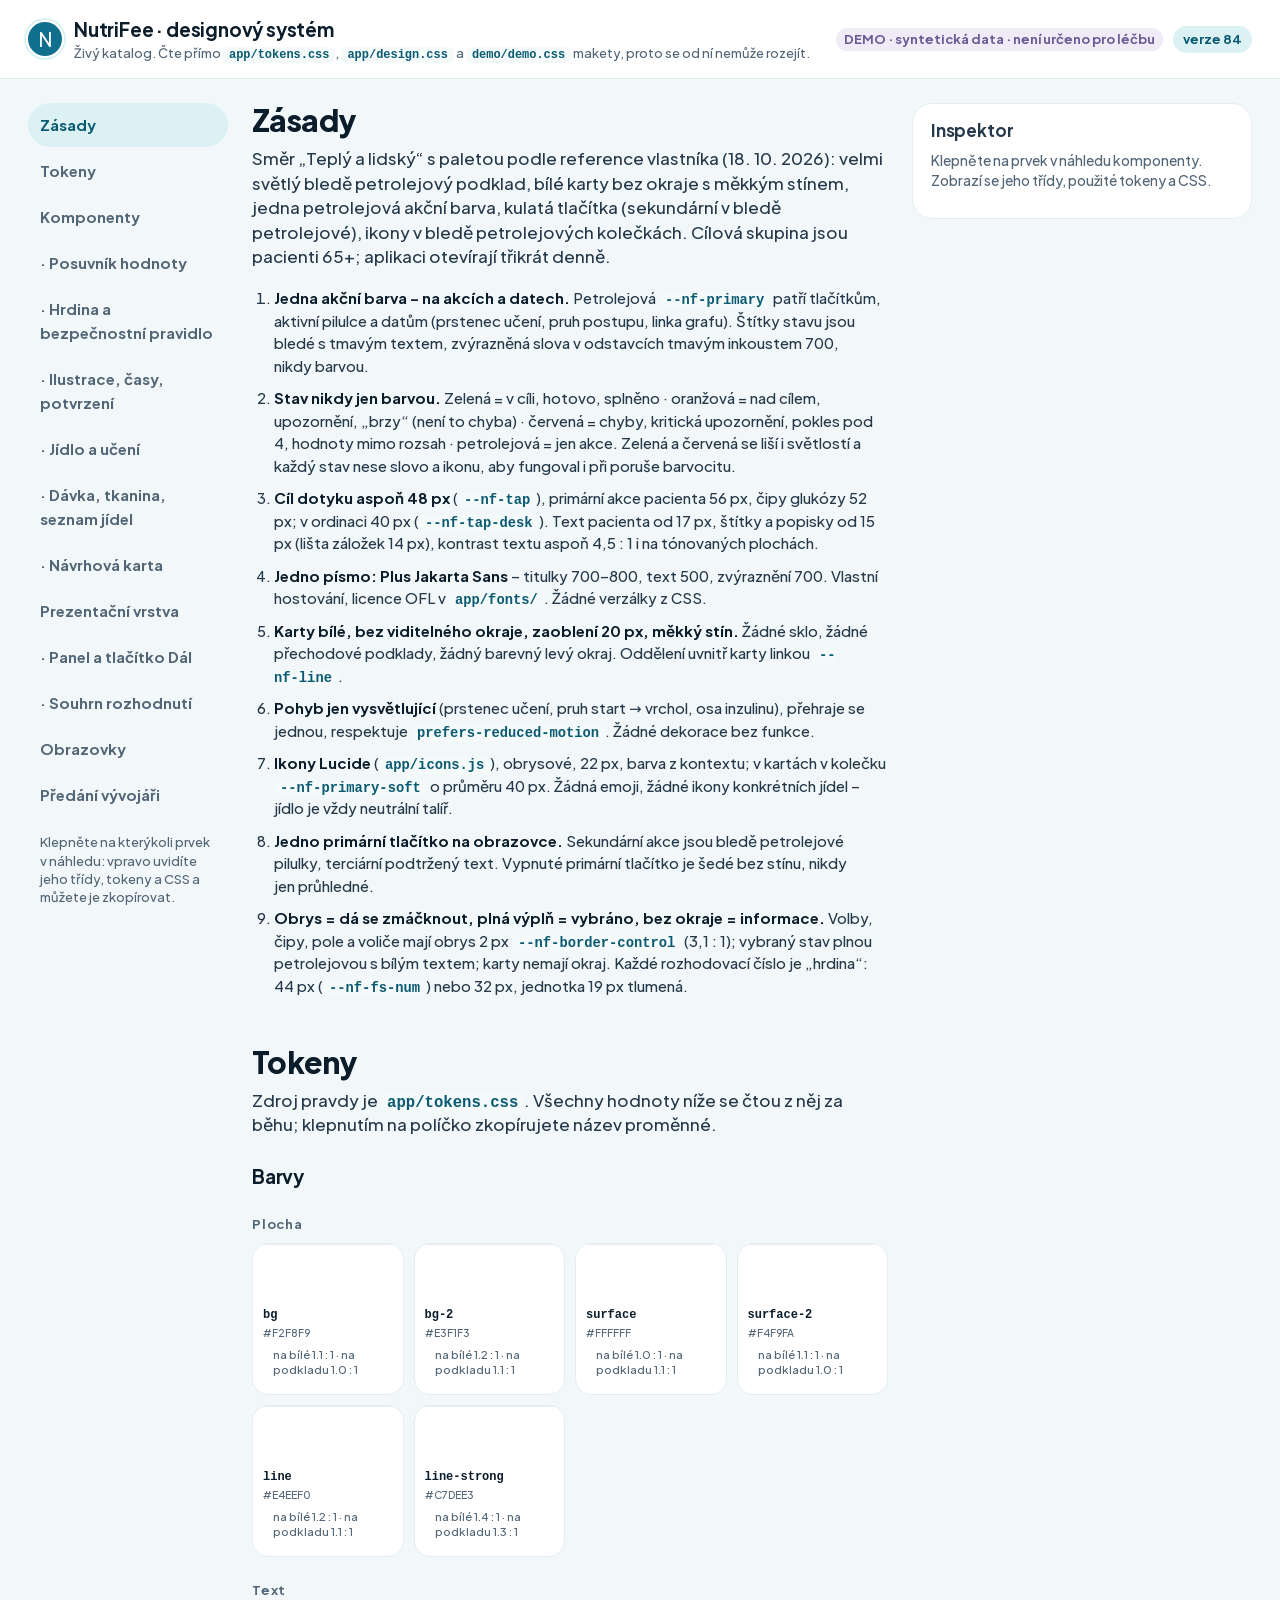
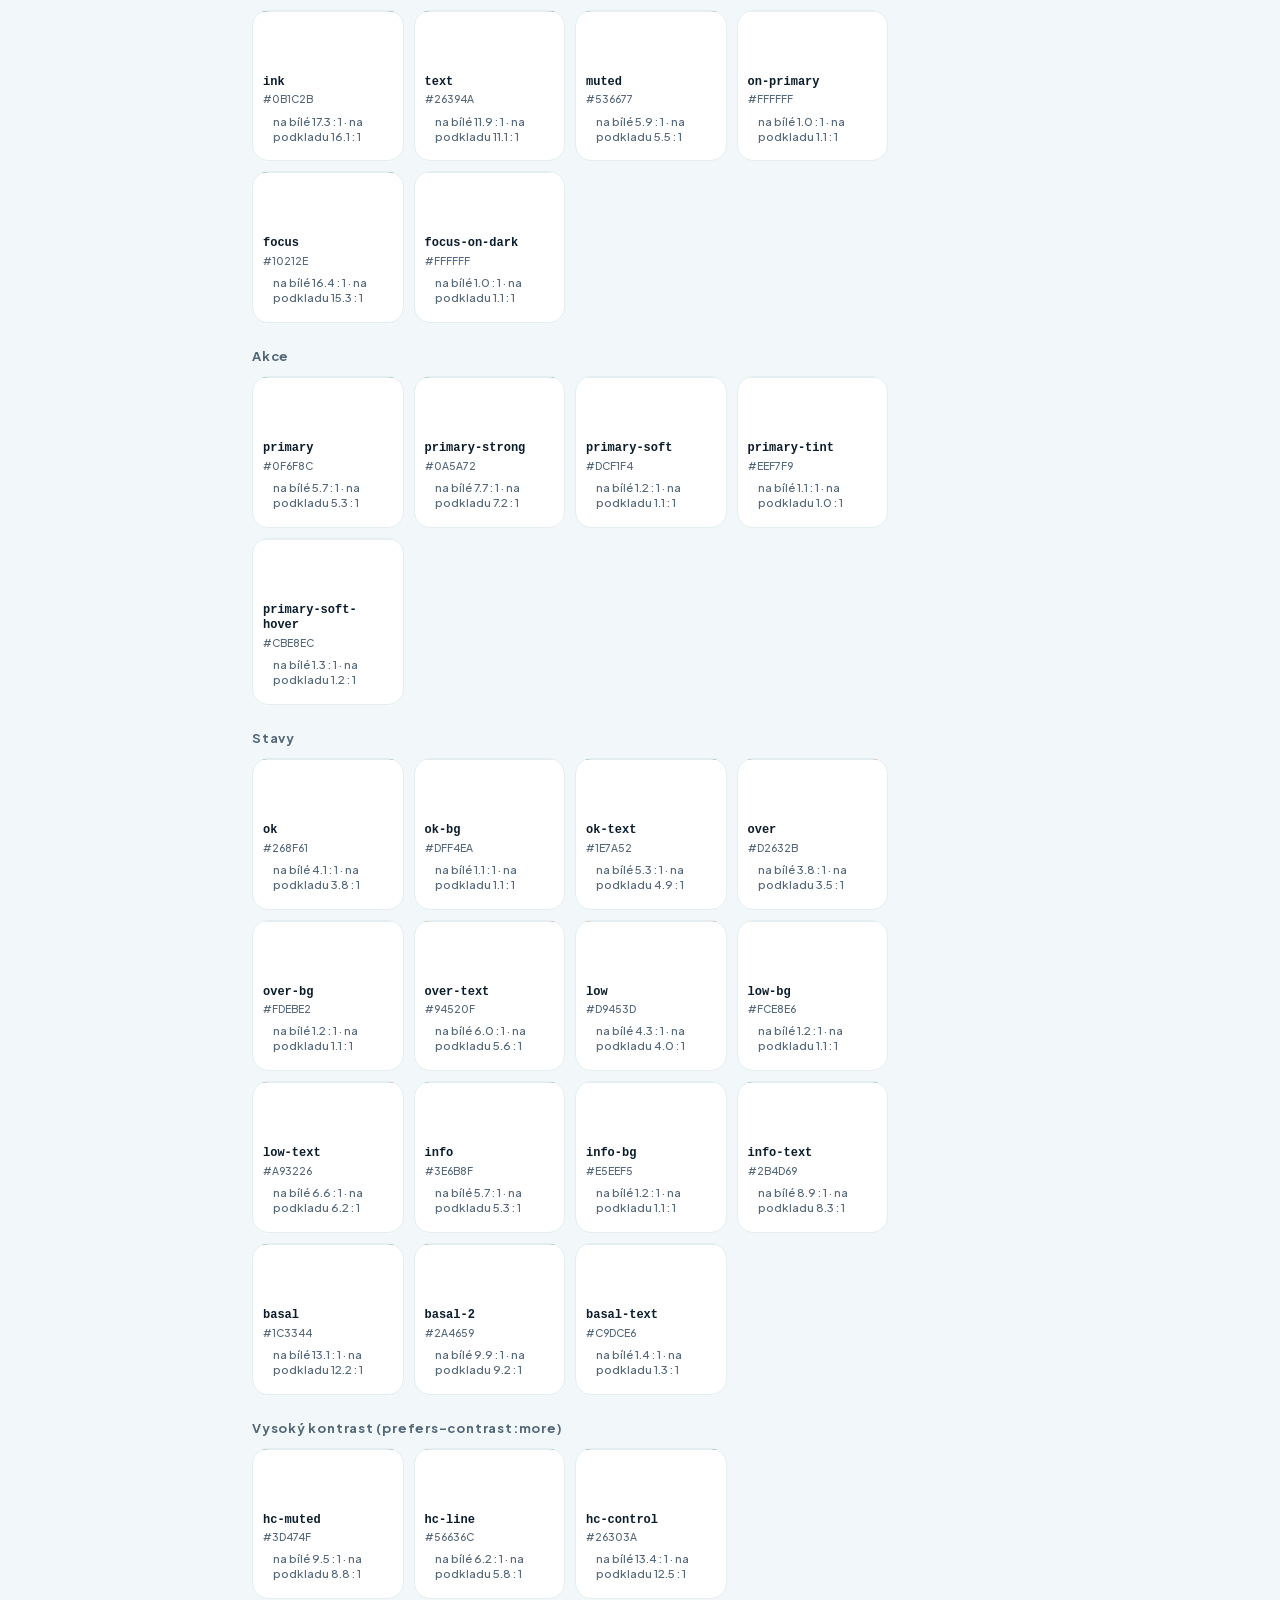
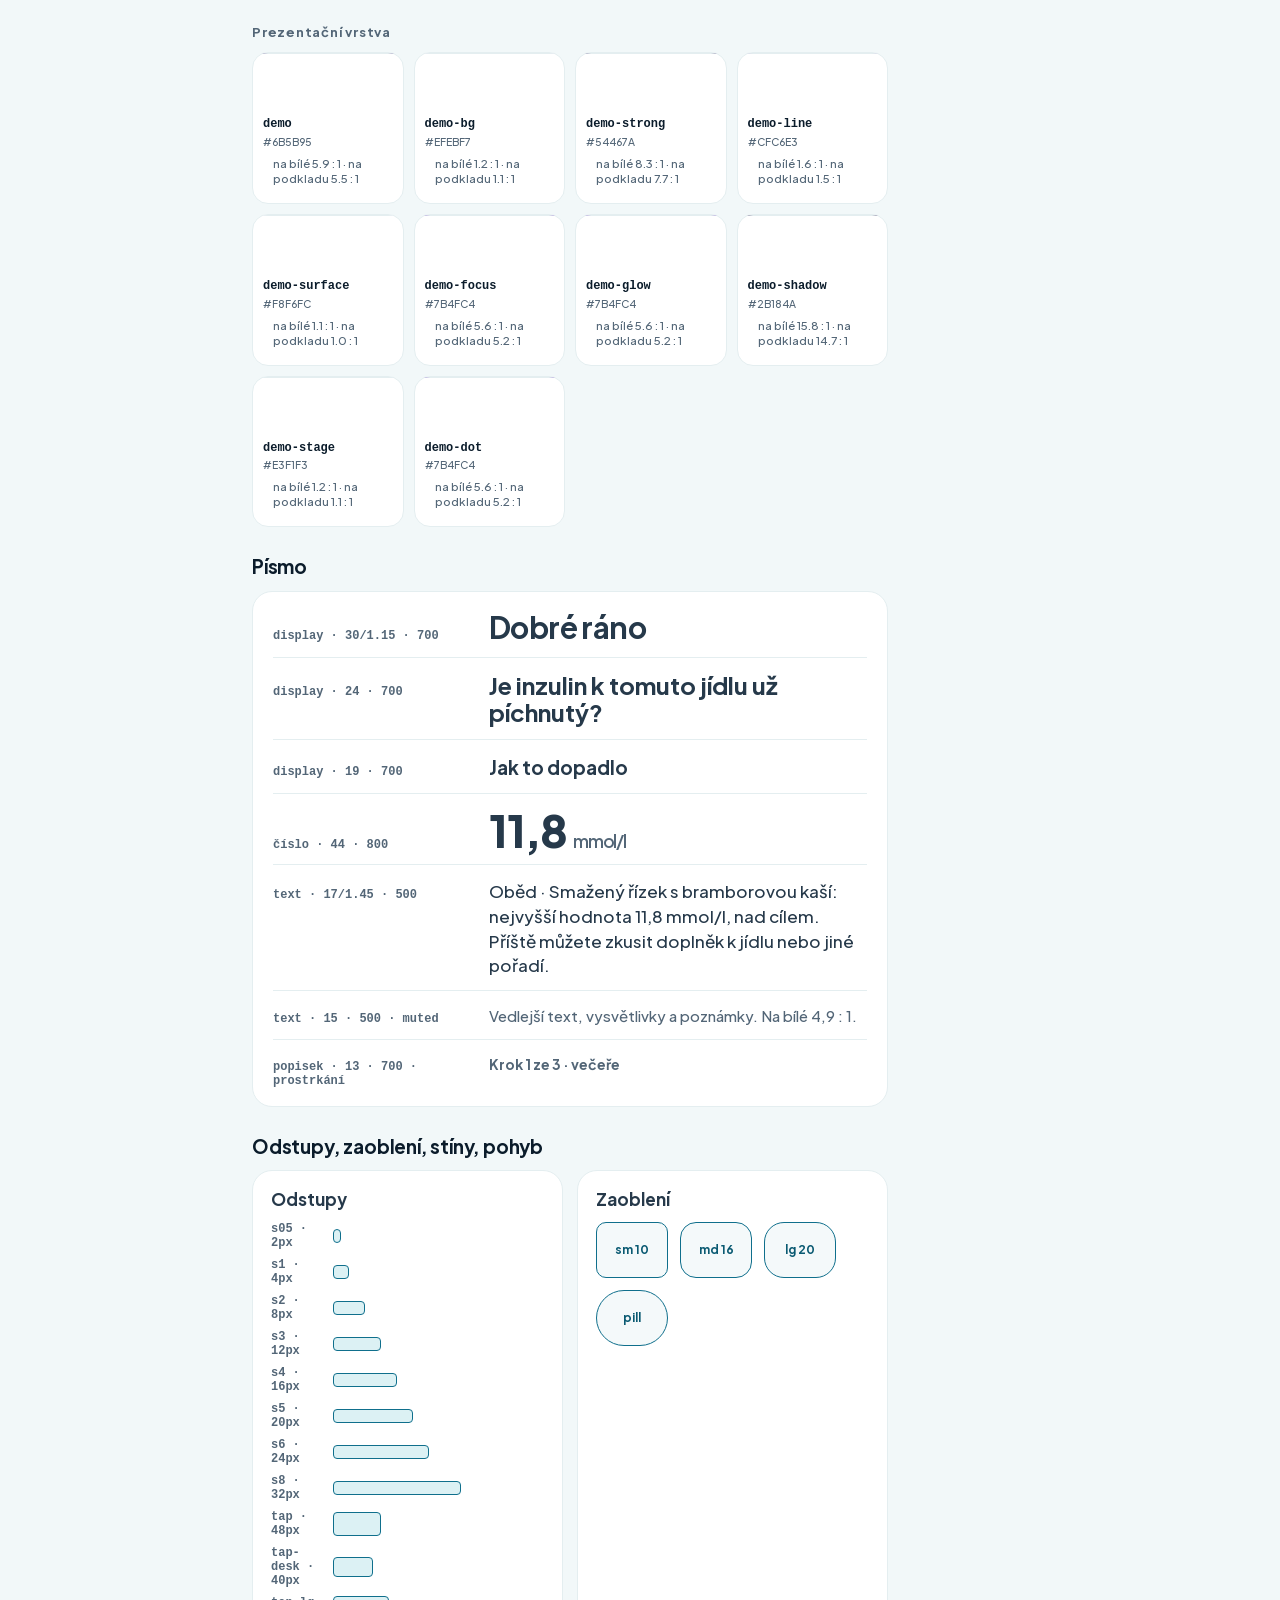
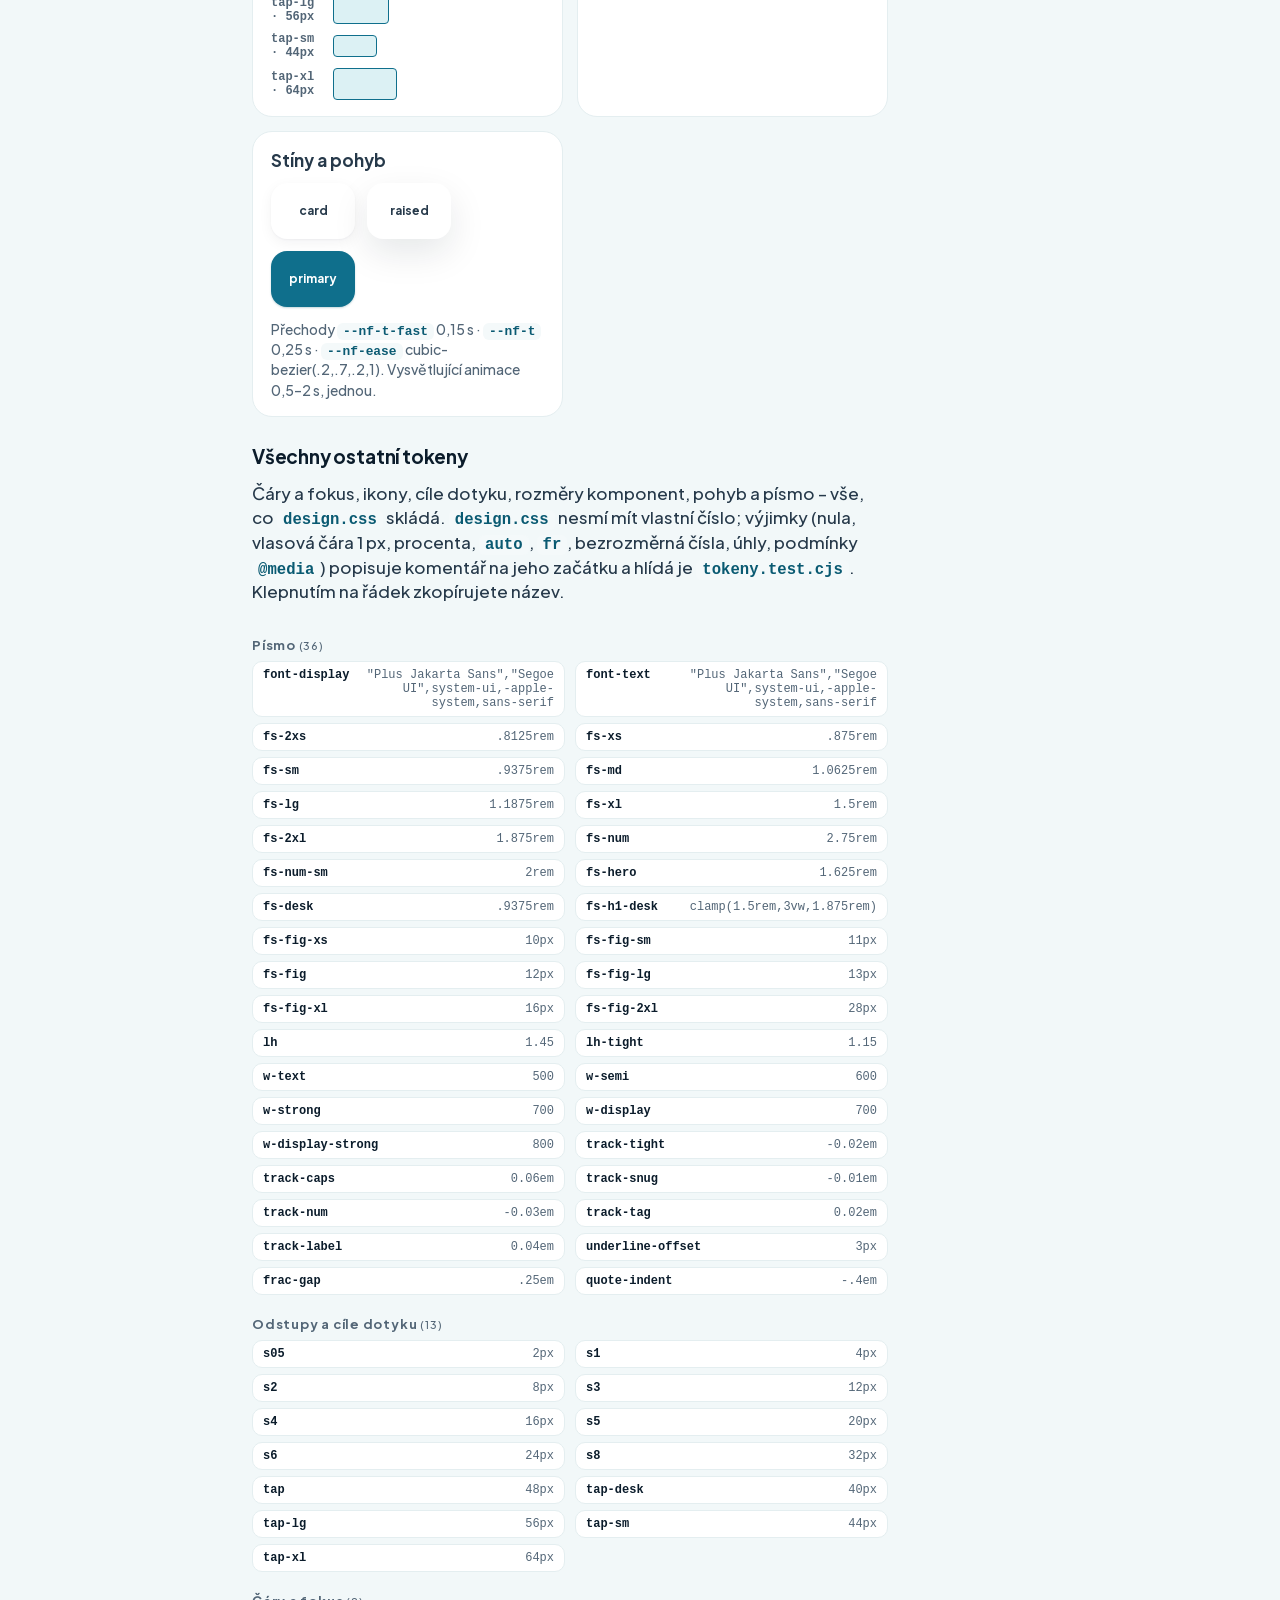
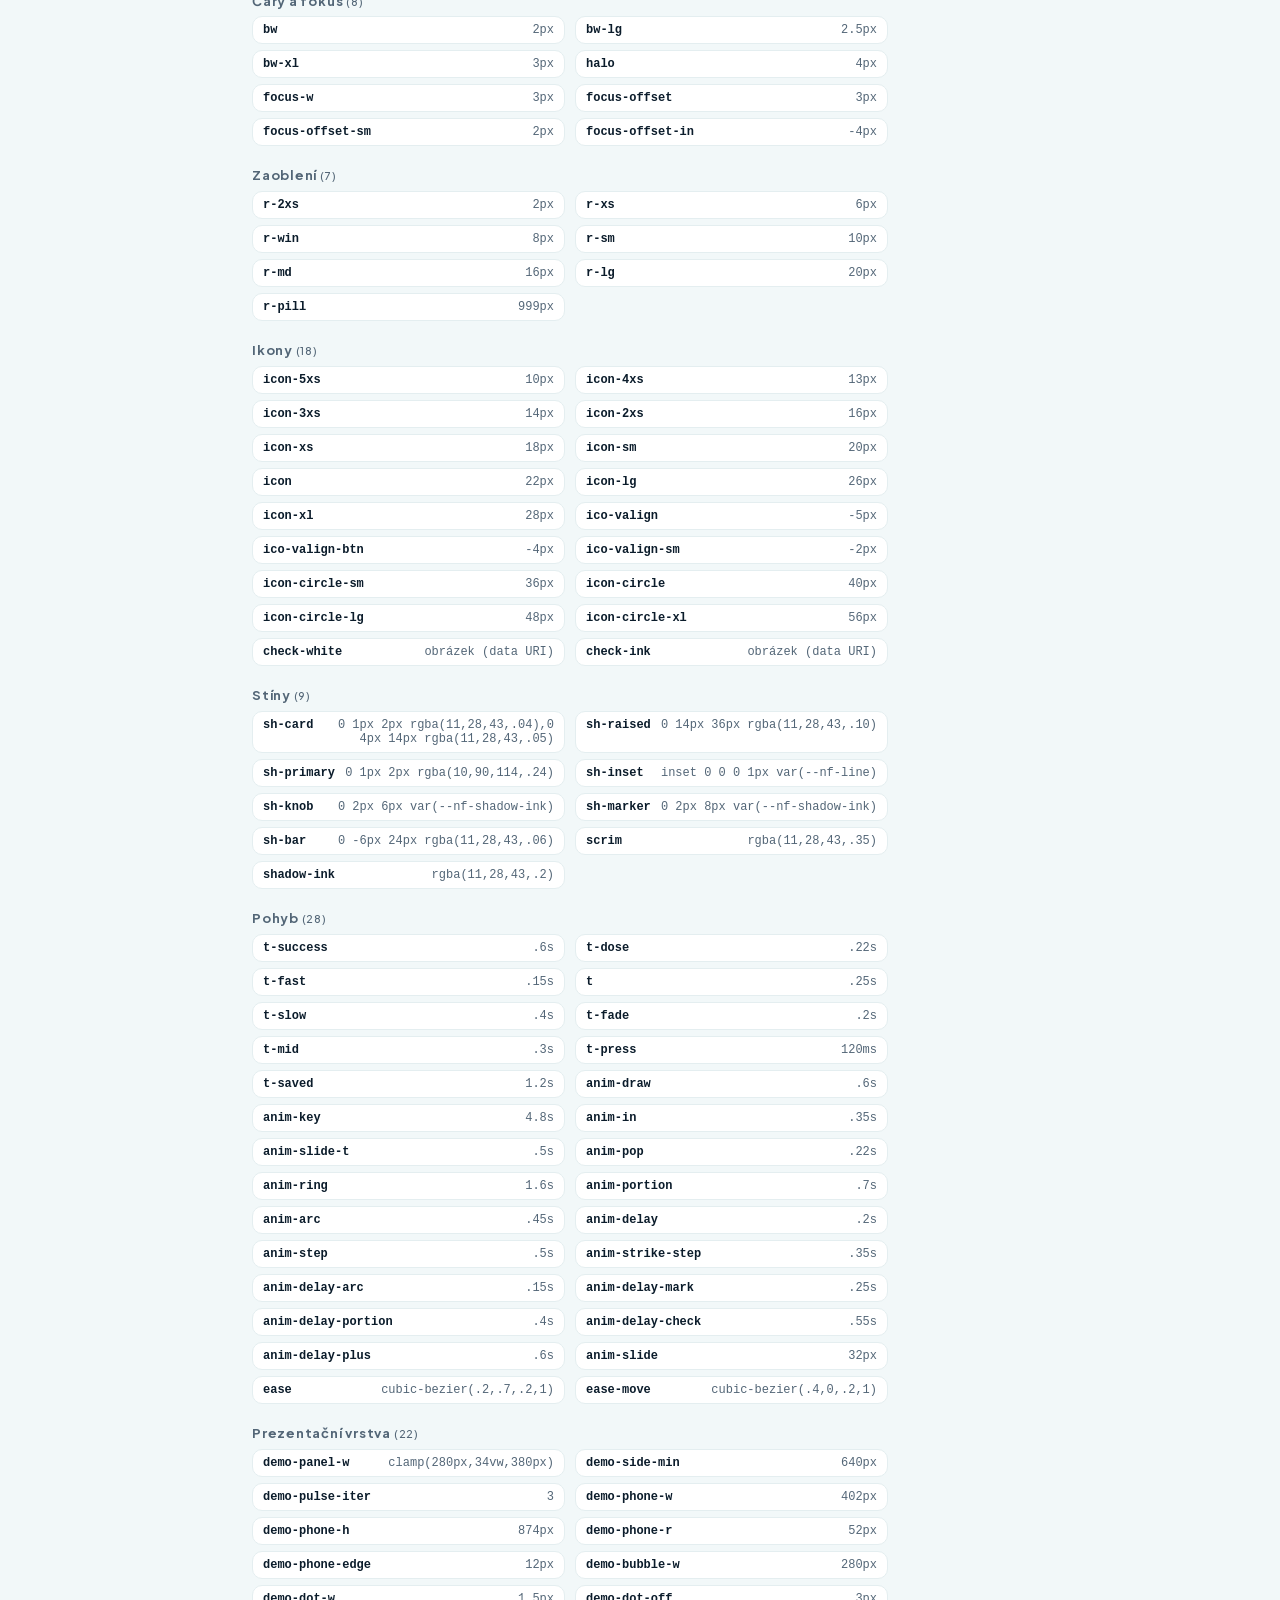
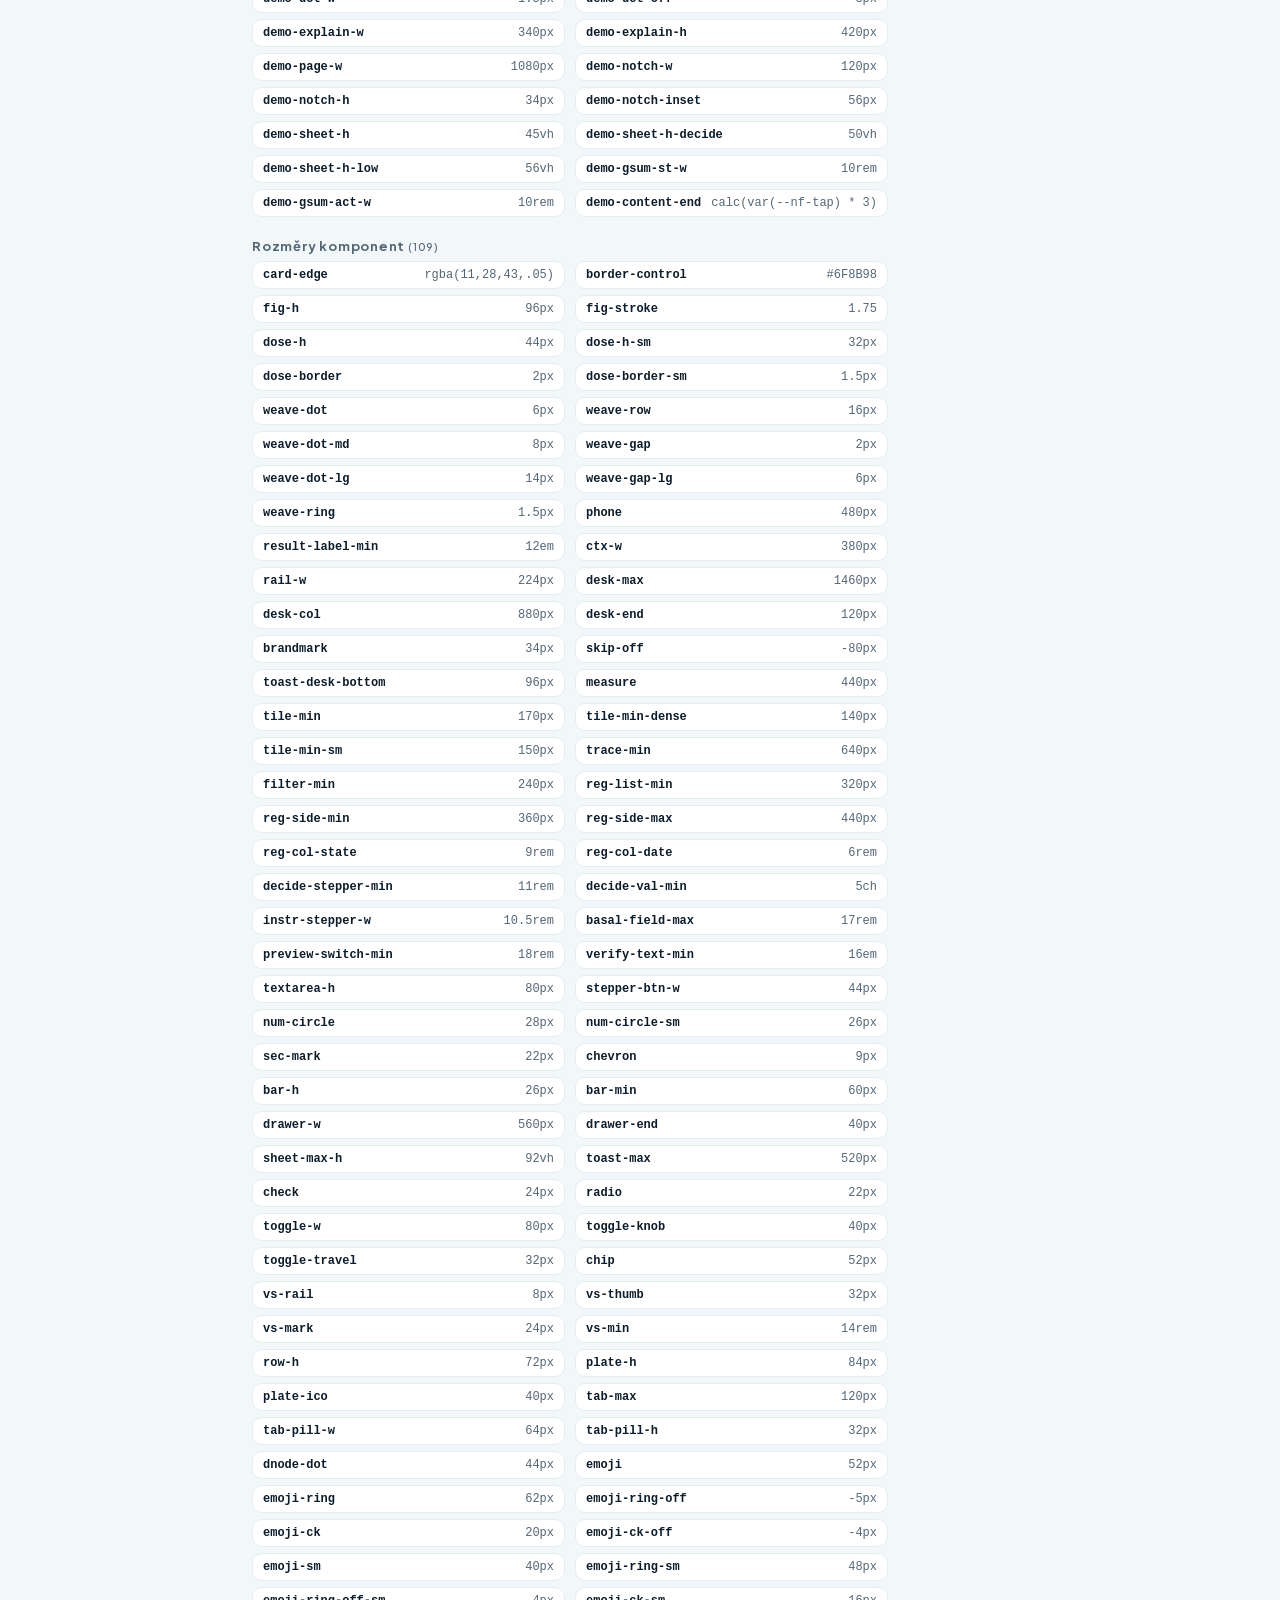
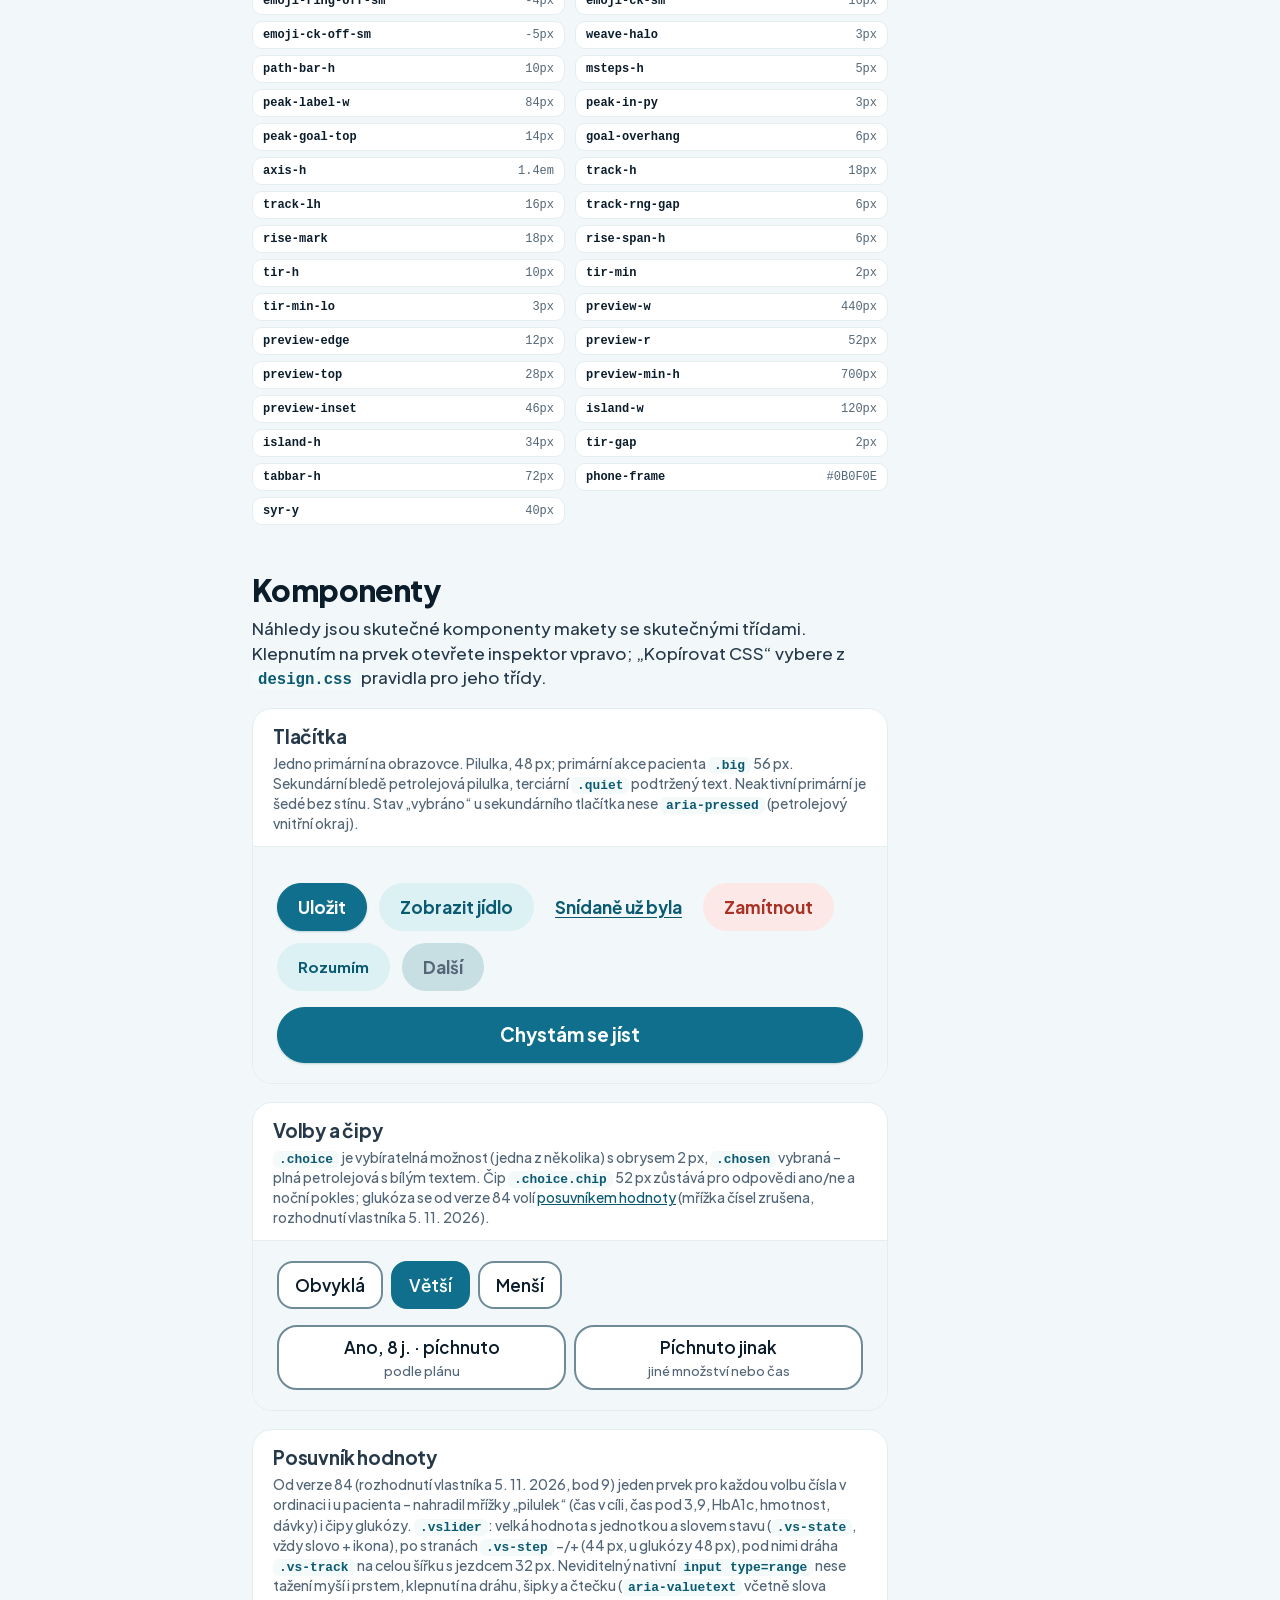
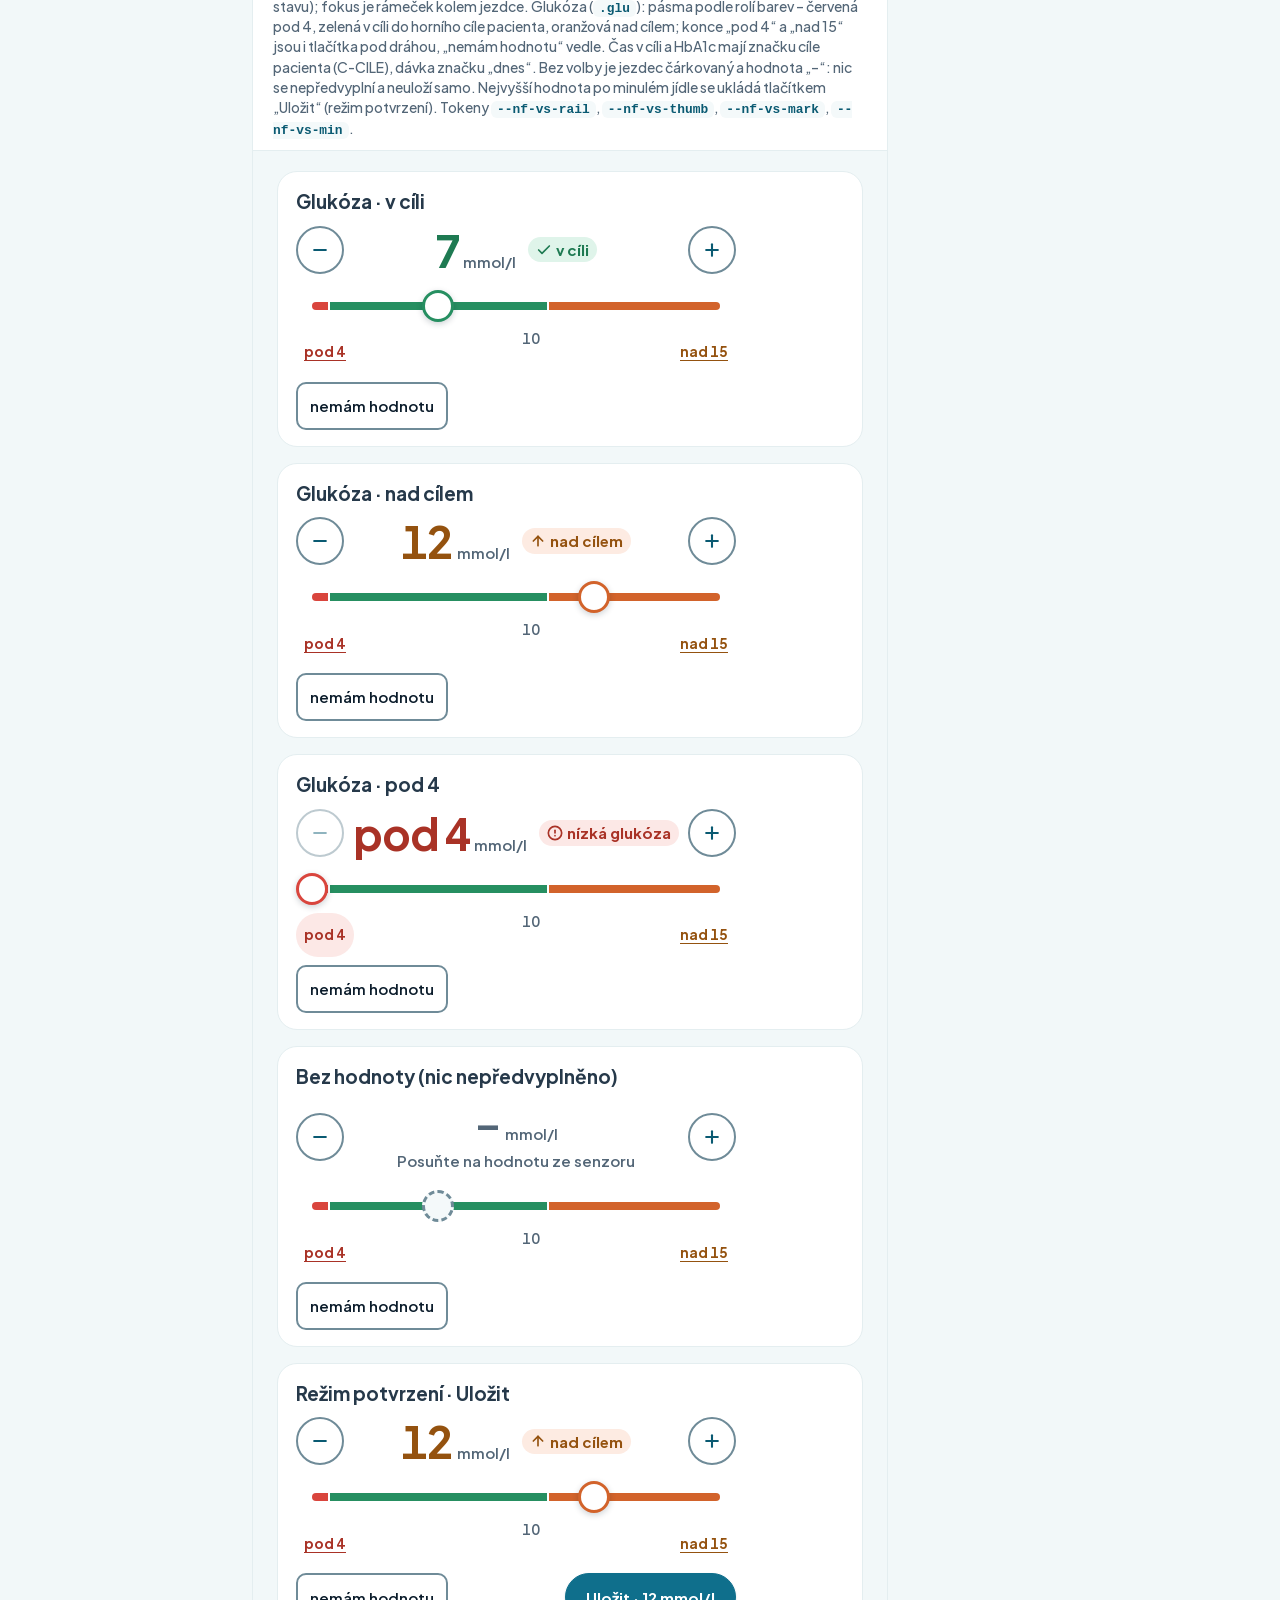
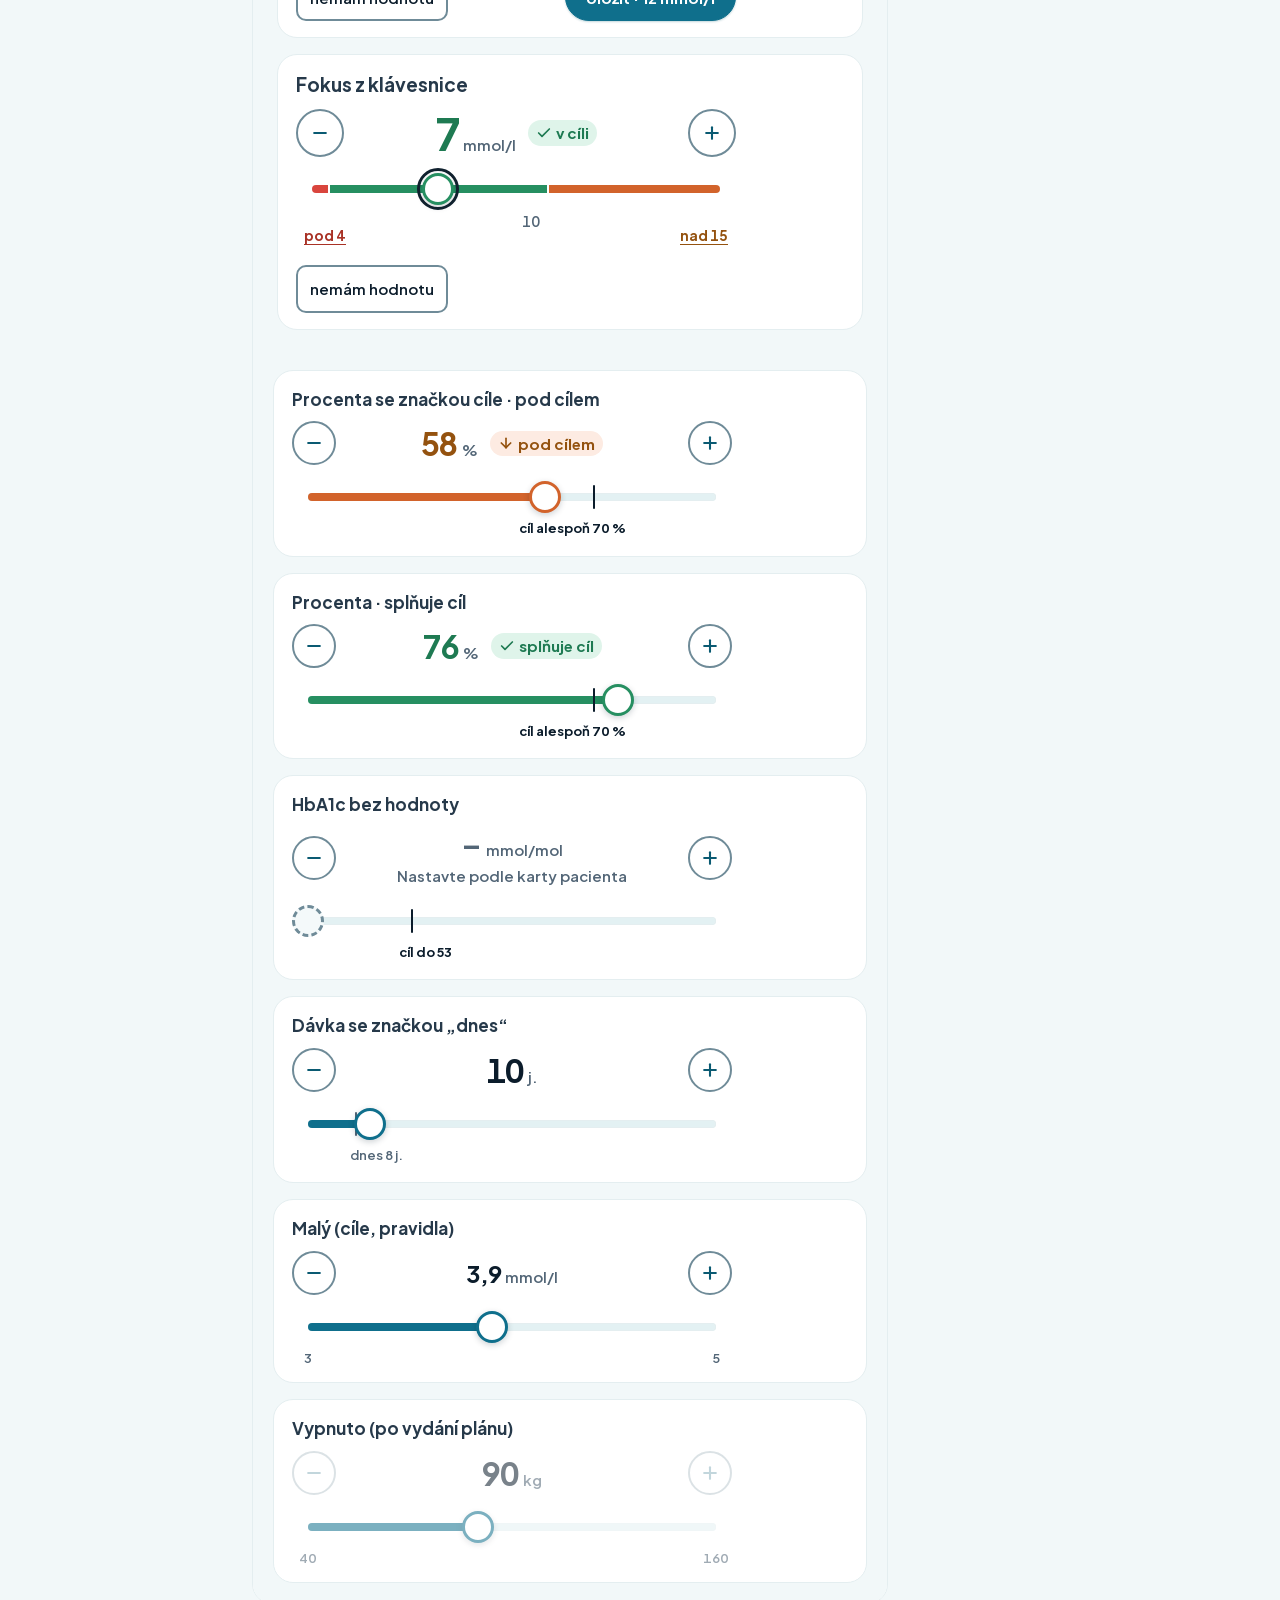
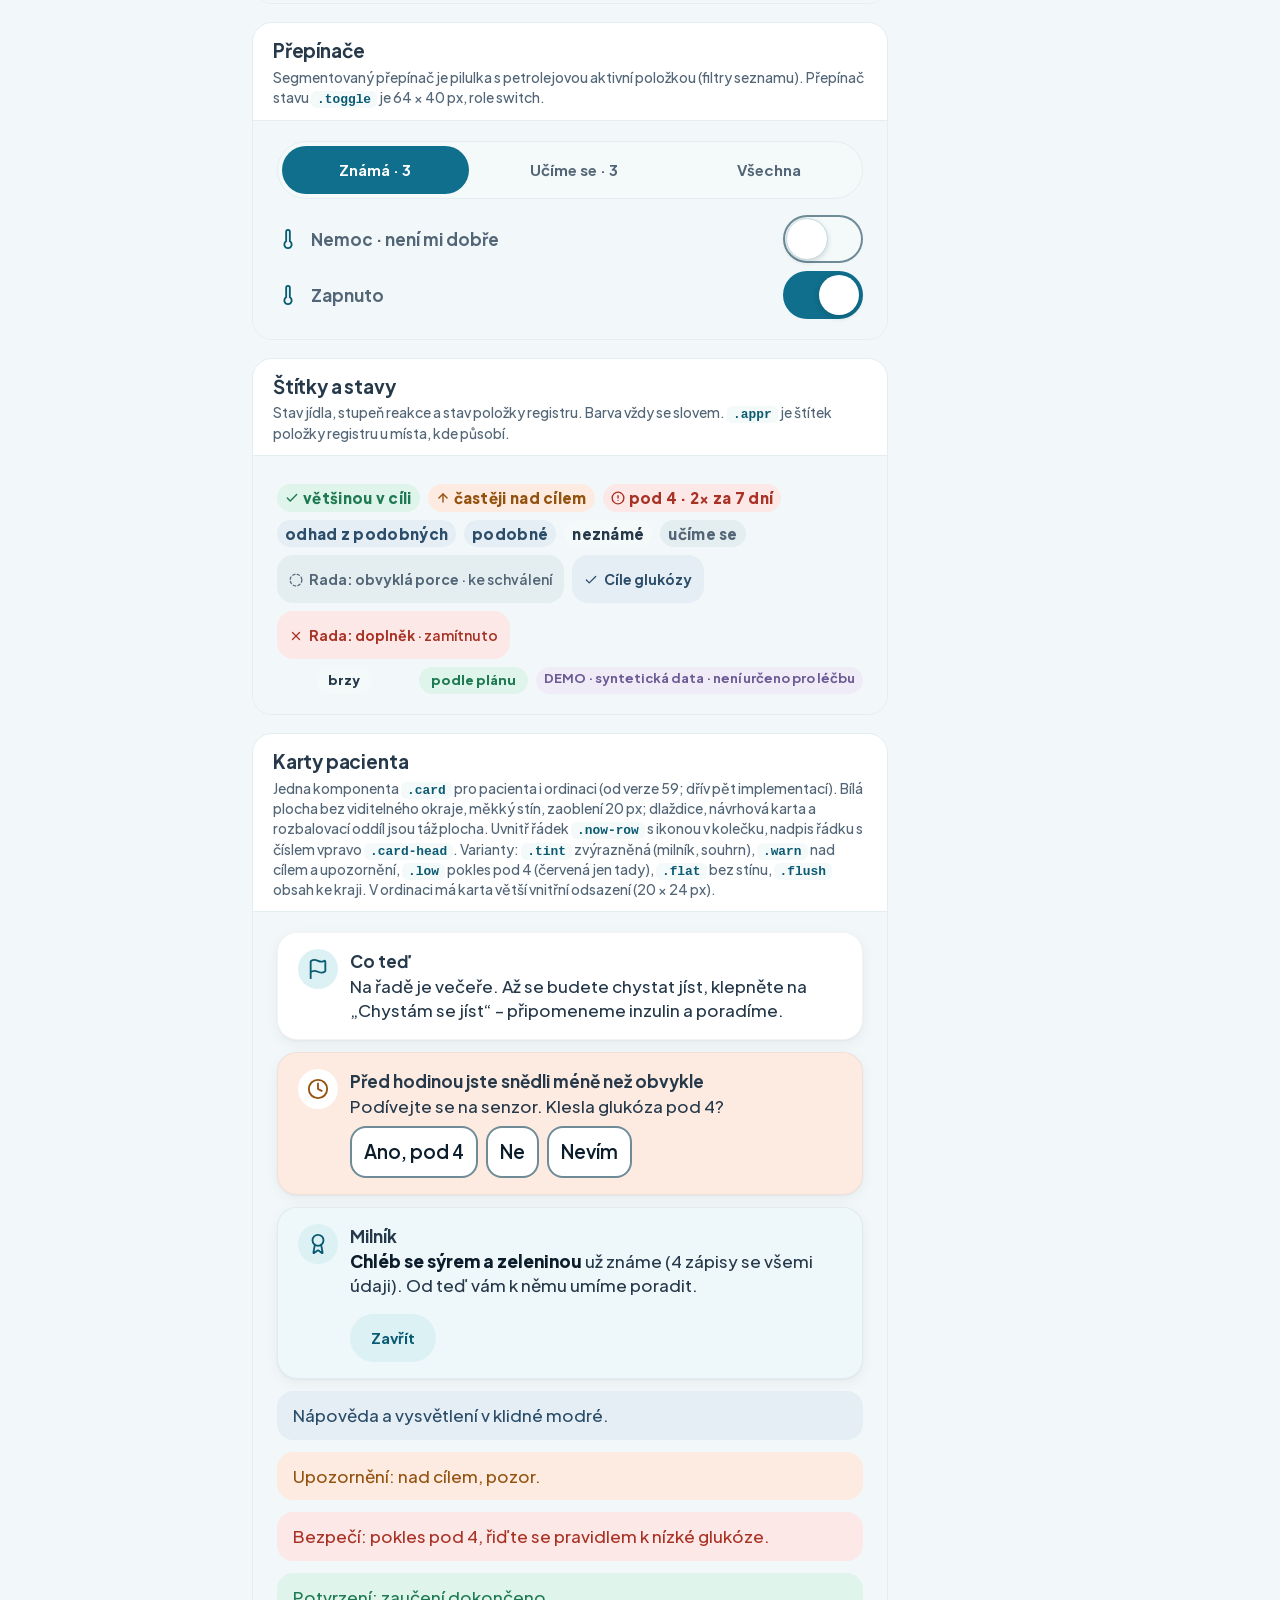
==== design-system/index.html @ 2f07a577 "SCHEMA 84: lékař rozhoduje o každé dávce, posuvník místo mřížek čísel, panel ukázky sedí s obrazovko" ====
<!doctype html>
<html lang="cs">
<head>
<meta charset="utf-8">
<meta name="referrer" content="no-referrer">
<meta name="viewport" content="width=device-width,initial-scale=1">
<title>NutriFee · designový systém</title>
<meta name="description" content="Živý katalog designového systému NutriFee: tokeny, komponenty, pravidla a předání vývojáři. Čte přímo CSS makety.">
<meta http-equiv="Content-Security-Policy" content="default-src 'none'; script-src 'self'; style-src 'self' 'unsafe-inline'; font-src 'self'; img-src 'self' data:; form-action 'none'; base-uri 'none'">
<link rel="icon" href="data:image/svg+xml,%3Csvg xmlns='http://www.w3.org/2000/svg' viewBox='0 0 40 40'%3E%3Crect width='40' height='40' rx='12' fill='%231A6E85'/%3E%3Cpath d='M11 29V11l18 18V11' fill='none' stroke='%23fff' stroke-width='4' stroke-linecap='round' stroke-linejoin='round'/%3E%3C/svg%3E">
<link rel="stylesheet" href="../app/tokens.css?v=84">
<link rel="stylesheet" href="../app/design.css?v=84">
<link rel="stylesheet" href="../demo/demo.css?v=84">
<link rel="stylesheet" href="catalog.css?v=84">
</head>
<body class="ds" data-version="84">
<a class="skip" href="#main">Přeskočit na obsah</a>
<header class="ds-head">
  <div class="ds-brand"><span class="brandmark" aria-hidden="true">N</span><div><b>NutriFee · designový systém</b><small>Živý katalog. Čte přímo <code>app/tokens.css</code>, <code>app/design.css</code> a <code>demo/demo.css</code> makety, proto se od ní nemůže rozejít.</small></div></div>
  <div class="ds-meta"><span class="demo-flag">DEMO · syntetická data · není určeno pro léčbu</span><span id="ds-version" class="ds-pill">verze –</span></div>
</header>
<div class="ds-shell">
<nav class="ds-nav" aria-label="Obsah katalogu">
  <a href="#zasady">Zásady</a>
  <a href="#tokeny">Tokeny</a>
  <a href="#komponenty">Komponenty</a>
  <a href="#c-posuvnik">· Posuvník hodnoty</a>
  <a href="#c-hrdina">· Hrdina a bezpečnostní pravidlo</a>
  <a href="#c-remeslo">· Ilustrace, časy, potvrzení</a>
  <a href="#c-jidlo">· Jídlo a učení</a>
  <a href="#c-podpis">· Dávka, tkanina, seznam jídel</a>
  <a href="#c-navrh">· Návrhová karta</a>
  <a href="#vrstva">Prezentační vrstva</a>
  <a href="#c-vrstva">· Panel a tlačítko Dál</a>
  <a href="#c-vrstva-souhrn">· Souhrn rozhodnutí</a>
  <a href="#obrazovky">Obrazovky</a>
  <a href="#predani">Předání vývojáři</a>
  <p class="ds-navnote">Klepněte na kterýkoli prvek v náhledu: vpravo uvidíte jeho třídy, tokeny a CSS a můžete je zkopírovat.</p>
</nav>
<main id="main" class="ds-main">

<section id="zasady" class="ds-sec">
  <h1>Zásady</h1>
  <p class="ds-lead">Směr „Teplý a lidský“ s paletou podle reference vlastníka (18. 10. 2026): velmi světlý bledě petrolejový podklad, bílé karty bez okraje s měkkým stínem, jedna petrolejová akční barva, kulatá tlačítka (sekundární v bledě petrolejové), ikony v bledě petrolejových kolečkách. Cílová skupina jsou pacienti 65+; aplikaci otevírají třikrát denně.</p>
  <ol class="ds-rules">
    <li><b>Jedna akční barva – na akcích a datech.</b> Petrolejová <code>--nf-primary</code> patří tlačítkům, aktivní pilulce a datům (prstenec učení, pruh postupu, linka grafu). Štítky stavu jsou bledé s tmavým textem, zvýrazněná slova v odstavcích tmavým inkoustem 700, nikdy barvou.</li>
    <li><b>Stav nikdy jen barvou.</b> Zelená = v cíli, hotovo, splněno · oranžová = nad cílem, upozornění, „brzy“ (není to chyba) · červená = chyby, kritická upozornění, pokles pod 4, hodnoty mimo rozsah · petrolejová = jen akce. Zelená a červená se liší i světlostí a každý stav nese slovo a ikonu, aby fungoval i při poruše barvocitu.</li>
    <li><b>Cíl dotyku aspoň 48 px</b> (<code>--nf-tap</code>), primární akce pacienta 56 px, čipy glukózy 52 px; v ordinaci 40 px (<code>--nf-tap-desk</code>). Text pacienta od 17 px, štítky a popisky od 15 px (lišta záložek 14 px), kontrast textu aspoň 4,5 : 1 i na tónovaných plochách.</li>
    <li><b>Jedno písmo: Plus Jakarta Sans</b> – titulky 700–800, text 500, zvýraznění 700. Vlastní hostování, licence OFL v <code>app/fonts/</code>. Žádné verzálky z CSS.</li>
    <li><b>Karty bílé, bez viditelného okraje, zaoblení 20 px, měkký stín.</b> Žádné sklo, žádné přechodové podklady, žádný barevný levý okraj. Oddělení uvnitř karty linkou <code>--nf-line</code>.</li>
    <li><b>Pohyb jen vysvětlující</b> (prstenec učení, pruh start → vrchol, osa inzulinu), přehraje se jednou, respektuje <code>prefers-reduced-motion</code>. Žádné dekorace bez funkce.</li>
    <li><b>Ikony Lucide</b> (<code>app/icons.js</code>), obrysové, 22 px, barva z kontextu; v kartách v kolečku <code>--nf-primary-soft</code> o průměru 40 px. Žádná emoji, žádné ikony konkrétních jídel – jídlo je vždy neutrální talíř.</li>
    <li><b>Jedno primární tlačítko na obrazovce.</b> Sekundární akce jsou bledě petrolejové pilulky, terciární podtržený text. Vypnuté primární tlačítko je šedé bez stínu, nikdy jen průhledné.</li><li><b>Obrys = dá se zmáčknout, plná výplň = vybráno, bez okraje = informace.</b> Volby, čipy, pole a voliče mají obrys 2 px <code>--nf-border-control</code> (3,1 : 1); vybraný stav plnou petrolejovou s bílým textem; karty nemají okraj. Každé rozhodovací číslo je „hrdina“: 44 px (<code>--nf-fs-num</code>) nebo 32 px, jednotka 19 px tlumená.</li>
  </ol>
</section>

<section id="tokeny" class="ds-sec">
  <h1>Tokeny</h1>
  <p class="ds-lead">Zdroj pravdy je <code>app/tokens.css</code>. Všechny hodnoty níže se čtou z něj za běhu; klepnutím na políčko zkopírujete název proměnné.</p>
  <h2>Barvy</h2>
  <div id="tok-colors" class="ds-swatches" aria-live="polite"></div>
  <h2>Písmo</h2>
  <div class="ds-type">
    <div class="ds-typerow"><span class="ds-tk">display · 30/1.15 · 700</span><div style="font-family:var(--nf-font-display);font-size:var(--nf-fs-2xl);line-height:var(--nf-lh-tight);font-weight:700;letter-spacing:var(--nf-track-tight)">Dobré ráno</div></div>
    <div class="ds-typerow"><span class="ds-tk">display · 24 · 700</span><div style="font-family:var(--nf-font-display);font-size:var(--nf-fs-xl);line-height:var(--nf-lh-tight);font-weight:700">Je inzulin k tomuto jídlu už píchnutý?</div></div>
    <div class="ds-typerow"><span class="ds-tk">display · 19 · 700</span><div style="font-family:var(--nf-font-display);font-size:var(--nf-fs-lg);font-weight:700">Jak to dopadlo</div></div>
    <div class="ds-typerow"><span class="ds-tk">číslo · 44 · 800</span><div style="font-family:var(--nf-font-display);font-size:var(--nf-fs-num);line-height:1;font-weight:800;letter-spacing:-.03em">11,8 <small style="font-size:var(--nf-fs-md);font-weight:600;color:var(--nf-muted)">mmol/l</small></div></div>
    <div class="ds-typerow"><span class="ds-tk">text · 17/1.45 · 500</span><div style="font-size:var(--nf-fs-md);line-height:var(--nf-lh)">Oběd · Smažený řízek s bramborovou kaší: nejvyšší hodnota 11,8 mmol/l, nad cílem. Příště můžete zkusit doplněk k jídlu nebo jiné pořadí.</div></div>
    <div class="ds-typerow"><span class="ds-tk">text · 15 · 500 · muted</span><div style="font-size:var(--nf-fs-sm);color:var(--nf-muted)">Vedlejší text, vysvětlivky a poznámky. Na bílé 4,9 : 1.</div></div>
    <div class="ds-typerow"><span class="ds-tk">popisek · 13 · 700 · prostrkání</span><div class="eyebrow m-0">Krok 1 ze 3 · večeře</div></div>
  </div>
  <h2>Odstupy, zaoblení, stíny, pohyb</h2>
  <div class="ds-grid3">
    <div class="ds-card"><h3>Odstupy</h3><div id="tok-space" class="ds-space"></div></div>
    <div class="ds-card"><h3>Zaoblení</h3><div class="ds-radii"><span style="border-radius:var(--nf-r-sm)">sm 10</span><span style="border-radius:var(--nf-r-md)">md 16</span><span style="border-radius:var(--nf-r-lg)">lg 20</span><span style="border-radius:var(--nf-r-pill)">pill</span></div></div>
    <div class="ds-card"><h3>Stíny a pohyb</h3><div class="ds-shadows"><span style="box-shadow:var(--nf-sh-card)">card</span><span style="box-shadow:var(--nf-sh-raised)">raised</span><span style="box-shadow:var(--nf-sh-primary);background:var(--nf-primary);color:var(--nf-on-primary)">primary</span></div><p class="small muted mt-3">Přechody <code>--nf-t-fast</code> 0,15 s · <code>--nf-t</code> 0,25 s · <code>--nf-ease</code> cubic-bezier(.2,.7,.2,1). Vysvětlující animace 0,5–2 s, jednou.</p></div>
  </div>
  <h2>Všechny ostatní tokeny</h2>
  <p class="ds-lead">Čáry a fokus, ikony, cíle dotyku, rozměry komponent, pohyb a písmo – vše, co <code>design.css</code> skládá. <code>design.css</code> nesmí mít vlastní číslo; výjimky (nula, vlasová čára 1 px, procenta, <code>auto</code>, <code>fr</code>, bezrozměrná čísla, úhly, podmínky <code>@media</code>) popisuje komentář na jeho začátku a hlídá je <code>tokeny.test.cjs</code>. Klepnutím na řádek zkopírujete název.</p>
  <div id="tok-sizes" class="ds-tokens" aria-live="polite"></div>
</section>

<section id="komponenty" class="ds-sec">
  <h1>Komponenty</h1>
  <p class="ds-lead">Náhledy jsou skutečné komponenty makety se skutečnými třídami. Klepnutím na prvek otevřete inspektor vpravo; „Kopírovat CSS“ vybere z <code>design.css</code> pravidla pro jeho třídy.</p>

  <article class="comp" id="c-tlacitka"><header><h2>Tlačítka</h2><p>Jedno primární na obrazovce. Pilulka, 48 px; primární akce pacienta <code>.big</code> 56 px. Sekundární bledě petrolejová pilulka, terciární <code>.quiet</code> podtržený text. Neaktivní primární je šedé bez stínu. Stav „vybráno“ u sekundárního tlačítka nese <code>aria-pressed</code> (petrolejový vnitřní okraj).</p></header>
    <div class="preview patient">
      <div class="actions m-0"><button type="button" class="btn primary">Uložit</button><button type="button" class="btn">Zobrazit jídlo</button><button type="button" class="btn quiet">Snídaně už byla</button><button type="button" class="btn danger">Zamítnout</button><button type="button" class="btn sm">Rozumím</button><button type="button" class="btn primary" disabled>Další</button></div>
      <div class="actions mt-4"><button type="button" class="btn primary big">Chystám se jíst</button></div>
    </div></article>

  <article class="comp" id="c-volby"><header><h2>Volby a čipy</h2><p><code>.choice</code> je vybíratelná možnost (jedna z několika) s obrysem 2 px, <code>.chosen</code> vybraná – plná petrolejová s bílým textem. Čip <code>.choice.chip</code> 52 px zůstává pro odpovědi ano/ne a noční pokles; glukóza se od verze 84 volí <a href="#c-posuvnik">posuvníkem hodnoty</a> (mřížka čísel zrušena, rozhodnutí vlastníka 5. 11. 2026).</p></header>
    <div class="preview patient">
      <div class="choice-row"><button type="button" class="choice">Obvyklá</button><button type="button" class="choice chosen" aria-pressed="true">Větší</button><button type="button" class="choice">Menší</button></div>

      <div class="choice-row mt-4"><button type="button" class="choice big">Ano, 8 j. · píchnuto<small>podle plánu</small></button><button type="button" class="choice big">Píchnuto jinak<small>jiné množství nebo čas</small></button></div>
    </div></article>

  <article class="comp" id="c-posuvnik"><header><h2>Posuvník hodnoty</h2><p>Od verze 84 (rozhodnutí vlastníka 5. 11. 2026, bod 9) jeden prvek pro každou volbu čísla v ordinaci i u pacienta – nahradil mřížky „pilulek“ (čas v cíli, čas pod 3,9, HbA1c, hmotnost, dávky) i čipy glukózy. <code>.vslider</code>: velká hodnota s jednotkou a slovem stavu (<code>.vs-state</code>, vždy slovo + ikona), po stranách <code>.vs-step</code> −/+ (44 px, u glukózy 48 px), pod nimi dráha <code>.vs-track</code> na celou šířku s jezdcem 32 px. Neviditelný nativní <code>input type=range</code> nese tažení myší i prstem, klepnutí na dráhu, šipky a čtečku (<code>aria-valuetext</code> včetně slova stavu); fokus je rámeček kolem jezdce. Glukóza (<code>.glu</code>): pásma podle rolí barev – červená pod 4, zelená v cíli do horního cíle pacienta, oranžová nad cílem; konce „pod 4“ a „nad 15“ jsou i tlačítka pod dráhou, „nemám hodnotu“ vedle. Čas v cíli a HbA1c mají značku cíle pacienta (C-CILE), dávka značku „dnes“. Bez volby je jezdec čárkovaný a hodnota „–“: nic se nepředvyplní a neuloží samo. Nejvyšší hodnota po minulém jídle se ukládá tlačítkem „Uložit“ (režim potvrzení). Tokeny <code>--nf-vs-rail</code>, <code>--nf-vs-thumb</code>, <code>--nf-vs-mark</code>, <code>--nf-vs-min</code>.</p></header>
    <div class="preview patient"><div class="ds-grid"><div class="ds-card"><h3>Glukóza · v cíli</h3><div class="vslider glu" data-vs="cat-g7" data-zone="ok" data-vs-kind="glu" data-vs-min="4" data-vs-max="15" data-vs-step="1" data-vs-dec="0" data-vs-unit="mmol/l" data-vs-lo="4" data-vs-hi="10"><div class="vs-head"><button type="button" class="vs-step" data-action="x" data-value="6" aria-label="Méně: 6 mmol/l"><svg class="ico" viewBox="0 0 24 24" aria-hidden="true" focusable="false" data-icon="minus"><path d="M5 12h14"/></svg></button><div class="vs-mid"><output class="vs-val" for="vs-cat-g7"><b>7</b><small>mmol/l</small></output><span class="vs-state"><svg class="ico" viewBox="0 0 24 24" aria-hidden="true" focusable="false" data-icon="check"><path d="M20 6 9 17l-5-5"/></svg><span>v cíli</span></span></div><button type="button" class="vs-step" data-action="x" data-value="8" aria-label="Více: 8 mmol/l"><svg class="ico" viewBox="0 0 24 24" aria-hidden="true" focusable="false" data-icon="plus"><path d="M5 12h14"/><path d="M12 5v14"/></svg></button></div><div class="vs-track" style="--vs-f:0.3077;--vs-z1:3.85%;--vs-z2:57.69%"><span class="vs-rail" aria-hidden="true"></span><span class="vs-thumb" aria-hidden="true"></span><input type="range" class="vs-input" id="vs-cat-g7" min="3" max="16" step="1" value="7" aria-label="Glukóza v mmol/l" aria-valuetext="7 mmol/l, v cíli" data-vs-action="x" data-vs-prefix=""></div><div class="vs-scale"><button type="button" class="vs-end low" data-action="x" data-value="low" aria-pressed="false">pod 4</button><span class="vs-tick" style="--vs-m:0.5385" aria-hidden="true">10</span><button type="button" class="vs-end high" data-action="x" data-value="high" aria-pressed="false">nad 15</button></div><div class="vs-foot"><button type="button" class="choice quiet sm vs-none" data-action="x" data-value="none" aria-pressed="false">nemám hodnotu</button></div></div></div><div class="ds-card"><h3>Glukóza · nad cílem</h3><div class="vslider glu" data-vs="cat-g12" data-zone="warn" data-vs-kind="glu" data-vs-min="4" data-vs-max="15" data-vs-step="1" data-vs-dec="0" data-vs-unit="mmol/l" data-vs-lo="4" data-vs-hi="10"><div class="vs-head"><button type="button" class="vs-step" data-action="x" data-value="11" aria-label="Méně: 11 mmol/l"><svg class="ico" viewBox="0 0 24 24" aria-hidden="true" focusable="false" data-icon="minus"><path d="M5 12h14"/></svg></button><div class="vs-mid"><output class="vs-val" for="vs-cat-g12"><b>12</b><small>mmol/l</small></output><span class="vs-state"><svg class="ico" viewBox="0 0 24 24" aria-hidden="true" focusable="false" data-icon="arrow-up"><path d="m5 12 7-7 7 7"/><path d="M12 19V5"/></svg><span>nad cílem</span></span></div><button type="button" class="vs-step" data-action="x" data-value="13" aria-label="Více: 13 mmol/l"><svg class="ico" viewBox="0 0 24 24" aria-hidden="true" focusable="false" data-icon="plus"><path d="M5 12h14"/><path d="M12 5v14"/></svg></button></div><div class="vs-track" style="--vs-f:0.6923;--vs-z1:3.85%;--vs-z2:57.69%"><span class="vs-rail" aria-hidden="true"></span><span class="vs-thumb" aria-hidden="true"></span><input type="range" class="vs-input" id="vs-cat-g12" min="3" max="16" step="1" value="12" aria-label="Glukóza v mmol/l" aria-valuetext="12 mmol/l, nad cílem" data-vs-action="x" data-vs-prefix=""></div><div class="vs-scale"><button type="button" class="vs-end low" data-action="x" data-value="low" aria-pressed="false">pod 4</button><span class="vs-tick" style="--vs-m:0.5385" aria-hidden="true">10</span><button type="button" class="vs-end high" data-action="x" data-value="high" aria-pressed="false">nad 15</button></div><div class="vs-foot"><button type="button" class="choice quiet sm vs-none" data-action="x" data-value="none" aria-pressed="false">nemám hodnotu</button></div></div></div><div class="ds-card"><h3>Glukóza · pod 4</h3><div class="vslider glu" data-vs="cat-gl" data-zone="low" data-vs-kind="glu" data-vs-min="4" data-vs-max="15" data-vs-step="1" data-vs-dec="0" data-vs-unit="mmol/l" data-vs-lo="4" data-vs-hi="10"><div class="vs-head"><button type="button" class="vs-step" data-action="x" data-value="low" aria-label="Méně: pod 4 mmol/l" disabled><svg class="ico" viewBox="0 0 24 24" aria-hidden="true" focusable="false" data-icon="minus"><path d="M5 12h14"/></svg></button><div class="vs-mid"><output class="vs-val" for="vs-cat-gl"><b>pod 4</b><small>mmol/l</small></output><span class="vs-state"><svg class="ico" viewBox="0 0 24 24" aria-hidden="true" focusable="false" data-icon="alert"><circle cx="12" cy="12" r="10"/><path d="M12 8v4"/><path d="M12 16h.01"/></svg><span>nízká glukóza</span></span></div><button type="button" class="vs-step" data-action="x" data-value="4" aria-label="Více: 4 mmol/l"><svg class="ico" viewBox="0 0 24 24" aria-hidden="true" focusable="false" data-icon="plus"><path d="M5 12h14"/><path d="M12 5v14"/></svg></button></div><div class="vs-track" style="--vs-f:0;--vs-z1:3.85%;--vs-z2:57.69%"><span class="vs-rail" aria-hidden="true"></span><span class="vs-thumb" aria-hidden="true"></span><input type="range" class="vs-input" id="vs-cat-gl" min="3" max="16" step="1" value="3" aria-label="Glukóza v mmol/l" aria-valuetext="pod 4 mmol/l, nízká glukóza" data-vs-action="x" data-vs-prefix=""></div><div class="vs-scale"><button type="button" class="vs-end low" data-action="x" data-value="low" aria-pressed="true">pod 4</button><span class="vs-tick" style="--vs-m:0.5385" aria-hidden="true">10</span><button type="button" class="vs-end high" data-action="x" data-value="high" aria-pressed="false">nad 15</button></div><div class="vs-foot"><button type="button" class="choice quiet sm vs-none" data-action="x" data-value="none" aria-pressed="false">nemám hodnotu</button></div></div></div><div class="ds-card"><h3>Bez hodnoty (nic nepředvyplněno)</h3><div class="vslider glu unset" data-vs="cat-gu" data-zone="none" data-vs-kind="glu" data-vs-min="4" data-vs-max="15" data-vs-step="1" data-vs-dec="0" data-vs-unit="mmol/l" data-vs-lo="4" data-vs-hi="10"><div class="vs-head"><button type="button" class="vs-step" data-action="x" data-value="6" aria-label="Méně"><svg class="ico" viewBox="0 0 24 24" aria-hidden="true" focusable="false" data-icon="minus"><path d="M5 12h14"/></svg></button><div class="vs-mid"><output class="vs-val" for="vs-cat-gu"><b>–</b><small>mmol/l</small></output><span class="vs-state"><span>Posuňte na hodnotu ze senzoru</span></span></div><button type="button" class="vs-step" data-action="x" data-value="8" aria-label="Více"><svg class="ico" viewBox="0 0 24 24" aria-hidden="true" focusable="false" data-icon="plus"><path d="M5 12h14"/><path d="M12 5v14"/></svg></button></div><div class="vs-track" style="--vs-f:0.3077;--vs-z1:3.85%;--vs-z2:57.69%"><span class="vs-rail" aria-hidden="true"></span><span class="vs-thumb" aria-hidden="true"></span><input type="range" class="vs-input" id="vs-cat-gu" min="3" max="16" step="1" value="7" aria-label="Glukóza v mmol/l" aria-valuetext="nevybráno" data-vs-action="x" data-vs-prefix="" data-vs-unset=""></div><div class="vs-scale"><button type="button" class="vs-end low" data-action="x" data-value="low" aria-pressed="false">pod 4</button><span class="vs-tick" style="--vs-m:0.5385" aria-hidden="true">10</span><button type="button" class="vs-end high" data-action="x" data-value="high" aria-pressed="false">nad 15</button></div><div class="vs-foot"><button type="button" class="choice quiet sm vs-none" data-action="x" data-value="none" aria-pressed="false">nemám hodnotu</button></div></div></div><div class="ds-card"><h3>Režim potvrzení · Uložit</h3><div class="vslider glu" data-vs="cat-gc" data-zone="warn" data-vs-kind="glu" data-vs-min="4" data-vs-max="15" data-vs-step="1" data-vs-dec="0" data-vs-unit="mmol/l" data-vs-lo="4" data-vs-hi="10"><div class="vs-head"><button type="button" class="vs-step" data-action="vsPick" data-value="cat-gc|11" aria-label="Méně: 11 mmol/l"><svg class="ico" viewBox="0 0 24 24" aria-hidden="true" focusable="false" data-icon="minus"><path d="M5 12h14"/></svg></button><div class="vs-mid"><output class="vs-val" for="vs-cat-gc"><b>12</b><small>mmol/l</small></output><span class="vs-state"><svg class="ico" viewBox="0 0 24 24" aria-hidden="true" focusable="false" data-icon="arrow-up"><path d="m5 12 7-7 7 7"/><path d="M12 19V5"/></svg><span>nad cílem</span></span></div><button type="button" class="vs-step" data-action="vsPick" data-value="cat-gc|13" aria-label="Více: 13 mmol/l"><svg class="ico" viewBox="0 0 24 24" aria-hidden="true" focusable="false" data-icon="plus"><path d="M5 12h14"/><path d="M12 5v14"/></svg></button></div><div class="vs-track" style="--vs-f:0.6923;--vs-z1:3.85%;--vs-z2:57.69%"><span class="vs-rail" aria-hidden="true"></span><span class="vs-thumb" aria-hidden="true"></span><input type="range" class="vs-input" id="vs-cat-gc" min="3" max="16" step="1" value="12" aria-label="Glukóza v mmol/l" aria-valuetext="12 mmol/l, nad cílem" data-vs-action="vsPick" data-vs-prefix="cat-gc|"></div><div class="vs-scale"><button type="button" class="vs-end low" data-action="vsPick" data-value="cat-gc|low" aria-pressed="false">pod 4</button><span class="vs-tick" style="--vs-m:0.5385" aria-hidden="true">10</span><button type="button" class="vs-end high" data-action="vsPick" data-value="cat-gc|high" aria-pressed="false">nad 15</button></div><div class="vs-foot"><button type="button" class="choice quiet sm vs-none" data-action="x" data-value="none" aria-pressed="false">nemám hodnotu</button><button type="button" class="btn primary sm vs-save" data-action="y" data-value="E1:12">Uložit · 12 mmol/l</button></div></div></div><div class="ds-card ds-focus"><h3>Fokus z klávesnice</h3><div class="vslider glu" data-vs="cat-gf" data-zone="ok" data-vs-kind="glu" data-vs-min="4" data-vs-max="15" data-vs-step="1" data-vs-dec="0" data-vs-unit="mmol/l" data-vs-lo="4" data-vs-hi="10"><div class="vs-head"><button type="button" class="vs-step" data-action="x" data-value="6" aria-label="Méně: 6 mmol/l"><svg class="ico" viewBox="0 0 24 24" aria-hidden="true" focusable="false" data-icon="minus"><path d="M5 12h14"/></svg></button><div class="vs-mid"><output class="vs-val" for="vs-cat-gf"><b>7</b><small>mmol/l</small></output><span class="vs-state"><svg class="ico" viewBox="0 0 24 24" aria-hidden="true" focusable="false" data-icon="check"><path d="M20 6 9 17l-5-5"/></svg><span>v cíli</span></span></div><button type="button" class="vs-step" data-action="x" data-value="8" aria-label="Více: 8 mmol/l"><svg class="ico" viewBox="0 0 24 24" aria-hidden="true" focusable="false" data-icon="plus"><path d="M5 12h14"/><path d="M12 5v14"/></svg></button></div><div class="vs-track" style="--vs-f:0.3077;--vs-z1:3.85%;--vs-z2:57.69%"><span class="vs-rail" aria-hidden="true"></span><span class="vs-thumb" aria-hidden="true"></span><input type="range" class="vs-input" id="vs-cat-gf" min="3" max="16" step="1" value="7" aria-label="Glukóza v mmol/l" aria-valuetext="7 mmol/l, v cíli" data-vs-action="x" data-vs-prefix=""></div><div class="vs-scale"><button type="button" class="vs-end low" data-action="x" data-value="low" aria-pressed="false">pod 4</button><span class="vs-tick" style="--vs-m:0.5385" aria-hidden="true">10</span><button type="button" class="vs-end high" data-action="x" data-value="high" aria-pressed="false">nad 15</button></div><div class="vs-foot"><button type="button" class="choice quiet sm vs-none" data-action="x" data-value="none" aria-pressed="false">nemám hodnotu</button></div></div></div></div></div>
    <div class="preview"><div class="ds-grid"><div class="ds-card"><h3>Procenta se značkou cíle · pod cílem</h3><div class="vslider" data-vs="cat-tir" data-zone="warn" data-vs-kind="goal" data-vs-min="0" data-vs-max="100" data-vs-step="1" data-vs-dec="0" data-vs-unit="%" data-vs-goal="70" data-vs-better="max"><div class="vs-head"><button type="button" class="vs-step" data-action="x" data-value="tir:57" aria-label="Méně: 57 %"><svg class="ico" viewBox="0 0 24 24" aria-hidden="true" focusable="false" data-icon="minus"><path d="M5 12h14"/></svg></button><div class="vs-mid"><output class="vs-val" for="vs-cat-tir"><b>58</b><small>%</small></output><span class="vs-state"><svg class="ico" viewBox="0 0 24 24" aria-hidden="true" focusable="false" data-icon="arrow-down"><path d="M12 5v14"/><path d="m19 12-7 7-7-7"/></svg><span>pod cílem</span></span></div><button type="button" class="vs-step" data-action="x" data-value="tir:59" aria-label="Více: 59 %"><svg class="ico" viewBox="0 0 24 24" aria-hidden="true" focusable="false" data-icon="plus"><path d="M5 12h14"/><path d="M12 5v14"/></svg></button></div><div class="vs-track" style="--vs-f:0.58"><span class="vs-rail" aria-hidden="true"></span><span class="vs-fill" aria-hidden="true"></span><span class="vs-mark" style="--vs-m:0.7" aria-hidden="true"></span><span class="vs-thumb" aria-hidden="true"></span><input type="range" class="vs-input" id="vs-cat-tir" min="0" max="100" step="1" value="58" aria-label="Čas v cíli" aria-valuetext="58 %, pod cílem" data-vs-action="x" data-vs-prefix="tir:"></div><div class="vs-scale" aria-hidden="true"><span class="vs-tick goal" style="--vs-m:0.7">cíl alespoň 70 %</span></div></div></div><div class="ds-card"><h3>Procenta · splňuje cíl</h3><div class="vslider" data-vs="cat-tir2" data-zone="ok" data-vs-kind="goal" data-vs-min="0" data-vs-max="100" data-vs-step="1" data-vs-dec="0" data-vs-unit="%" data-vs-goal="70" data-vs-better="max"><div class="vs-head"><button type="button" class="vs-step" data-action="x" data-value="tir:75" aria-label="Méně: 75 %"><svg class="ico" viewBox="0 0 24 24" aria-hidden="true" focusable="false" data-icon="minus"><path d="M5 12h14"/></svg></button><div class="vs-mid"><output class="vs-val" for="vs-cat-tir2"><b>76</b><small>%</small></output><span class="vs-state"><svg class="ico" viewBox="0 0 24 24" aria-hidden="true" focusable="false" data-icon="check"><path d="M20 6 9 17l-5-5"/></svg><span>splňuje cíl</span></span></div><button type="button" class="vs-step" data-action="x" data-value="tir:77" aria-label="Více: 77 %"><svg class="ico" viewBox="0 0 24 24" aria-hidden="true" focusable="false" data-icon="plus"><path d="M5 12h14"/><path d="M12 5v14"/></svg></button></div><div class="vs-track" style="--vs-f:0.76"><span class="vs-rail" aria-hidden="true"></span><span class="vs-fill" aria-hidden="true"></span><span class="vs-mark" style="--vs-m:0.7" aria-hidden="true"></span><span class="vs-thumb" aria-hidden="true"></span><input type="range" class="vs-input" id="vs-cat-tir2" min="0" max="100" step="1" value="76" aria-label="Čas v cíli" aria-valuetext="76 %, splňuje cíl" data-vs-action="x" data-vs-prefix="tir:"></div><div class="vs-scale" aria-hidden="true"><span class="vs-tick goal" style="--vs-m:0.7">cíl alespoň 70 %</span></div></div></div><div class="ds-card"><h3>HbA1c bez hodnoty</h3><div class="vslider unset" data-vs="cat-hba" data-zone="none" data-vs-kind="goal" data-vs-min="30" data-vs-max="120" data-vs-step="1" data-vs-dec="0" data-vs-unit="mmol/mol" data-vs-goal="53" data-vs-better="min"><div class="vs-head"><button type="button" class="vs-step" data-action="x" data-value="30" aria-label="Méně"><svg class="ico" viewBox="0 0 24 24" aria-hidden="true" focusable="false" data-icon="minus"><path d="M5 12h14"/></svg></button><div class="vs-mid"><output class="vs-val" for="vs-cat-hba"><b>–</b><small>mmol/mol</small></output><span class="vs-state"><span>Nastavte podle karty pacienta</span></span></div><button type="button" class="vs-step" data-action="x" data-value="31" aria-label="Více"><svg class="ico" viewBox="0 0 24 24" aria-hidden="true" focusable="false" data-icon="plus"><path d="M5 12h14"/><path d="M12 5v14"/></svg></button></div><div class="vs-track" style="--vs-f:0"><span class="vs-rail" aria-hidden="true"></span><span class="vs-fill" aria-hidden="true"></span><span class="vs-mark" style="--vs-m:0.2556" aria-hidden="true"></span><span class="vs-thumb" aria-hidden="true"></span><input type="range" class="vs-input" id="vs-cat-hba" min="30" max="120" step="1" value="30" aria-label="HbA1c" aria-valuetext="nevybráno" data-vs-action="x" data-vs-prefix="" data-vs-unset=""></div><div class="vs-scale" aria-hidden="true"><span class="vs-tick goal" style="--vs-m:0.2556">cíl do 53</span></div></div></div><div class="ds-card"><h3>Dávka se značkou „dnes“</h3><div class="vslider" data-vs="cat-dose" data-zone="none" data-vs-kind="plain" data-vs-min="1" data-vs-max="60" data-vs-step="1" data-vs-dec="0" data-vs-unit="j."><div class="vs-head"><button type="button" class="vs-step" data-action="x" data-value="9" aria-label="Méně: 9 j."><svg class="ico" viewBox="0 0 24 24" aria-hidden="true" focusable="false" data-icon="minus"><path d="M5 12h14"/></svg></button><div class="vs-mid"><output class="vs-val" for="vs-cat-dose"><b>10</b><small>j.</small></output><span class="vs-state"></span></div><button type="button" class="vs-step" data-action="x" data-value="11" aria-label="Více: 11 j."><svg class="ico" viewBox="0 0 24 24" aria-hidden="true" focusable="false" data-icon="plus"><path d="M5 12h14"/><path d="M12 5v14"/></svg></button></div><div class="vs-track" style="--vs-f:0.1525"><span class="vs-rail" aria-hidden="true"></span><span class="vs-fill" aria-hidden="true"></span><span class="vs-mark ref" style="--vs-m:0.1186" aria-hidden="true"></span><span class="vs-thumb" aria-hidden="true"></span><input type="range" class="vs-input" id="vs-cat-dose" min="1" max="60" step="1" value="10" aria-label="Nová dávka" aria-valuetext="10 j." data-vs-action="x" data-vs-prefix=""></div><div class="vs-scale" aria-hidden="true"><span class="vs-tick" style="--vs-m:0.1186">dnes 8 j.</span></div></div></div><div class="ds-card"><h3>Malý (cíle, pravidla)</h3><div class="vslider sm" data-vs="cat-sm" data-zone="none" data-vs-kind="plain" data-vs-min="3" data-vs-max="5" data-vs-step="0.1" data-vs-dec="1" data-vs-unit="mmol/l"><div class="vs-head"><button type="button" class="vs-step" data-action="x" data-value="3.8" aria-label="Méně: 3,8 mmol/l"><svg class="ico" viewBox="0 0 24 24" aria-hidden="true" focusable="false" data-icon="minus"><path d="M5 12h14"/></svg></button><div class="vs-mid"><output class="vs-val" for="vs-cat-sm"><b>3,9</b><small>mmol/l</small></output><span class="vs-state"></span></div><button type="button" class="vs-step" data-action="x" data-value="4" aria-label="Více: 4 mmol/l"><svg class="ico" viewBox="0 0 24 24" aria-hidden="true" focusable="false" data-icon="plus"><path d="M5 12h14"/><path d="M12 5v14"/></svg></button></div><div class="vs-track" style="--vs-f:0.45"><span class="vs-rail" aria-hidden="true"></span><span class="vs-fill" aria-hidden="true"></span><span class="vs-thumb" aria-hidden="true"></span><input type="range" class="vs-input" id="vs-cat-sm" min="3" max="5" step="0.1" value="3.9" aria-label="Dolní cíl" aria-valuetext="3,9 mmol/l" data-vs-action="x" data-vs-prefix=""></div><div class="vs-scale" aria-hidden="true"><span>3</span><span>5</span></div></div></div><div class="ds-card"><h3>Vypnuto (po vydání plánu)</h3><div class="vslider off" data-vs="cat-off" data-zone="none" data-vs-kind="plain" data-vs-min="40" data-vs-max="160" data-vs-step="1" data-vs-dec="0" data-vs-unit="kg"><div class="vs-head"><button type="button" class="vs-step" data-action="x" data-value="89" aria-label="Méně: 89 kg" disabled><svg class="ico" viewBox="0 0 24 24" aria-hidden="true" focusable="false" data-icon="minus"><path d="M5 12h14"/></svg></button><div class="vs-mid"><output class="vs-val" for="vs-cat-off"><b>90</b><small>kg</small></output><span class="vs-state"></span></div><button type="button" class="vs-step" data-action="x" data-value="91" aria-label="Více: 91 kg" disabled><svg class="ico" viewBox="0 0 24 24" aria-hidden="true" focusable="false" data-icon="plus"><path d="M5 12h14"/><path d="M12 5v14"/></svg></button></div><div class="vs-track" style="--vs-f:0.4167"><span class="vs-rail" aria-hidden="true"></span><span class="vs-fill" aria-hidden="true"></span><span class="vs-thumb" aria-hidden="true"></span><input type="range" class="vs-input" id="vs-cat-off" min="40" max="160" step="1" value="90" aria-label="Hmotnost" aria-valuetext="90 kg" data-vs-action="x" data-vs-prefix="" disabled></div><div class="vs-scale" aria-hidden="true"><span>40</span><span>160</span></div></div></div></div></div></article>

  <article class="comp" id="c-prepinace"><header><h2>Přepínače</h2><p>Segmentovaný přepínač je pilulka s petrolejovou aktivní položkou (filtry seznamu). Přepínač stavu <code>.toggle</code> je 64 × 40 px, role switch.</p></header>
    <div class="preview patient">
      <div class="segmented"><button type="button" class="on" aria-pressed="true">Známá · 3</button><button type="button" aria-pressed="false">Učíme se · 3</button><button type="button" aria-pressed="false">Všechna</button></div>
      <div class="sick mt-4"><svg class="ico" viewBox="0 0 24 24" aria-hidden="true"><path d="M14 4v10.54a4 4 0 1 1-4 0V4a2 2 0 0 1 4 0Z"/></svg> Nemoc · není mi dobře <button type="button" class="toggle" role="switch" aria-checked="false" aria-label="Není mi dobře"></button></div>
      <div class="sick mt-2"><svg class="ico" viewBox="0 0 24 24" aria-hidden="true"><path d="M14 4v10.54a4 4 0 1 1-4 0V4a2 2 0 0 1 4 0Z"/></svg> Zapnuto <button type="button" class="toggle on" role="switch" aria-checked="true" aria-label="Není mi dobře"></button></div>
    </div></article>

  <article class="comp" id="c-stitky"><header><h2>Štítky a stavy</h2><p>Stav jídla, stupeň reakce a stav položky registru. Barva vždy se slovem. <code>.appr</code> je štítek položky registru u místa, kde působí.</p></header>
    <div class="preview patient">
      <div class="badges"><span class="tag ok"><svg class="ico" viewBox="0 0 24 24" aria-hidden="true" focusable="false" data-icon="check"><path d="M20 6 9 17l-5-5"/></svg>většinou v cíli</span><span class="tag over"><svg class="ico" viewBox="0 0 24 24" aria-hidden="true" focusable="false" data-icon="arrow-up"><path d="m5 12 7-7 7 7"/><path d="M12 19V5"/></svg>častěji nad cílem</span><span class="tag bad"><svg class="ico" viewBox="0 0 24 24" aria-hidden="true" focusable="false" data-icon="alert"><circle cx="12" cy="12" r="10"/><path d="M12 8v4"/><path d="M12 16h.01"/></svg>pod 4 · 2× za 7 dní</span><span class="tag info">odhad z podobných</span><span class="tag similar">podobné</span><span class="tag unknown">neznámé</span><span class="tag">učíme se</span></div>
      <div class="badges mt-4"><button type="button" class="appr pend"><span aria-hidden="true"><svg class="ico" viewBox="0 0 24 24"><circle cx="12" cy="12" r="10" stroke-dasharray="4 4"/></svg></span> Rada: obvyklá porce <span class="st">· ke schválení</span></button><button type="button" class="appr"><span aria-hidden="true"><svg class="ico" viewBox="0 0 24 24"><path d="M20 6 9 17l-5-5"/></svg></span> Cíle glukózy</button><button type="button" class="appr rej"><span aria-hidden="true"><svg class="ico" viewBox="0 0 24 24"><path d="M18 6 6 18"/><path d="m6 6 12 12"/></svg></span> Rada: doplněk <span class="st">· zamítnuto</span></button></div>
      <div class="badges mt-4"><span class="badge">brzy</span><span class="badge ok">podle plánu</span><span class="demo-flag">DEMO · syntetická data · není určeno pro léčbu</span></div>
    </div></article>

  <article class="comp" id="c-karty"><header><h2>Karty pacienta</h2><p>Jedna komponenta <code>.card</code> pro pacienta i ordinaci (od verze 59; dřív pět implementací). Bílá plocha bez viditelného okraje, měkký stín, zaoblení 20 px; dlaždice, návrhová karta a rozbalovací oddíl jsou táž plocha. Uvnitř řádek <code>.now-row</code> s ikonou v kolečku, nadpis řádku s číslem vpravo <code>.card-head</code>. Varianty: <code>.tint</code> zvýrazněná (milník, souhrn), <code>.warn</code> nad cílem a upozornění, <code>.low</code> pokles pod 4 (červená jen tady), <code>.flat</code> bez stínu, <code>.flush</code> obsah ke kraji. V ordinaci má karta větší vnitřní odsazení (20 × 24 px).</p></header>
    <div class="preview patient">
      <section class="card"><div class="now-row"><span class="ic" aria-hidden="true"><svg class="ico" viewBox="0 0 24 24"><path d="M4 22V4a1 1 0 0 1 .4-.8A6 6 0 0 1 8 2c3 0 5 2 7.333 2q2 0 3.067-.8A1 1 0 0 1 20 4v10a1 1 0 0 1-.4.8A6 6 0 0 1 16 16c-3 0-5-2-8-2a6 6 0 0 0-4 1.528"/></svg></span><div><b>Co teď</b>Na řadě je večeře. Až se budete chystat jíst, klepněte na „Chystám se jíst“ – připomeneme inzulin a poradíme.</div></div></section>
      <section class="card warn"><div class="now-row"><span class="ic warn" aria-hidden="true"><svg class="ico" viewBox="0 0 24 24"><circle cx="12" cy="12" r="10"/><path d="M12 6v6l4 2"/></svg></span><div><b>Před hodinou jste snědli méně než obvykle</b>Podívejte se na senzor. Klesla glukóza pod 4?<div class="chips mt-2"><button type="button" class="choice chip">Ano, pod 4</button><button type="button" class="choice chip">Ne</button><button type="button" class="choice chip">Nevím</button></div></div></div></section>
      <section class="card tint milestone"><div class="now-row"><span class="ic" aria-hidden="true"><svg class="ico" viewBox="0 0 24 24"><circle cx="12" cy="8" r="6"/><path d="m15.477 12.89 1.515 8.526a.5.5 0 0 1-.81.47l-3.58-2.687a1 1 0 0 0-1.197 0l-3.586 2.686a.5.5 0 0 1-.81-.469l1.514-8.526"/></svg></span><div><b>Milník</b><strong>Chléb se sýrem a zeleninou</strong> už známe (4 zápisy se všemi údaji). Od teď vám k němu umíme poradit.<div class="actions mt-3"><button type="button" class="btn sm">Zavřít</button></div></div></div></section>
      <div class="hint">Nápověda a vysvětlení v klidné modré.</div><div class="hint warn">Upozornění: nad cílem, pozor.</div><div class="hint bad">Bezpečí: pokles pod 4, řiďte se pravidlem k nízké glukóze.</div><div class="hint ok">Potvrzení: zaučení dokončeno.</div>
    </div></article>

  <article class="comp" id="c-hrdina"><header><h2>Hrdina, volby a bezpečnostní pravidlo</h2><p>Od verze 60 (prověrka sedmi pohledů). <b>Hrdina</b> <code>.card.hero</code>: jediná zvýrazněná karta obrazovky Dnes – podbarvená, bez stínu a bez ikony, zpráva <code>.hero-msg</code> velkým písmem (<code>--nf-fs-hero</code>), primární akce přes celou šířku a vedlejší akce vedle sebe <code>.actions.split</code>. <b>Volba odpovědi</b> <code>.choice.opt</code>: titulek a vysvětlení pod sebou, kroužek vpravo; všechny odpovědi rovnocenné, plná je jen vybraná (s fajfkou) – pilulka je akce, obdélník volba. <b>Bezpečnostní pravidlo</b> <code>.doc-voice</code> (od verze 74): obecné pravidlo NutriFee schválené garantem, větším písmem <code>.doc-q</code>, bez uvozovek a bez podpisu lékaře; bezpečnostní karta <code>.card.doc</code> s nadpisem situace (výchozí „Bezpečnostní pravidlo“), u poklesu pod 4 varianta <code>.low</code>, u čipu „nad 15“ varianta <code>.warn</code>. Odlišení sazbou, ne barevným okrajem. <b>Zlomek</b> <code>.frac</code>: „3 ze 4“ se spojkou menší a tlumenou.</p></header>
    <div class="preview patient">
      <section class="card hero"><p class="eyebrow">Co teď</p><h2 class="hero-msg">Na řadě je večeře</h2><p class="hero-sub">Připomeneme inzulin a poradíme.</p><div class="actions col mt-4"><button type="button" class="btn primary big"><svg class="ico" viewBox="0 0 24 24"><path d="M3 2v7c0 1.1.9 2 2 2h4a2 2 0 0 0 2-2V2"/><path d="M7 2v20"/><path d="M21 15V2a5 5 0 0 0-5 5v6c0 1.1.9 2 2 2h3Zm0 0v7"/></svg> Chystám se jíst</button></div><div class="actions split"><button type="button" class="btn">Večeře už byla</button><button type="button" class="btn">Dnes bez večeře</button></div></section>
      <section class="card"><div class="choice-row col" role="group" aria-label="Je inzulin k tomuto jídlu už píchnutý?"><button type="button" class="choice chosen opt" aria-pressed="true"><span class="opt-t">Ano, 8 j.</span><span class="opt-s">podle plánu</span></button><button type="button" class="choice opt" aria-pressed="false"><span class="opt-t">Ještě ne</span><span class="opt-s">inzulin až před jídlem</span></button><button type="button" class="choice opt" aria-pressed="false"><span class="opt-t">Nevím</span><span class="opt-s">pro jistotu počítáme, že už je</span></button></div></section>
      <section class="card doc low"><p class="eyebrow doc-h"><svg class="ico" viewBox="0 0 24 24"><path d="M20 13c0 5-3.5 7.5-7.66 8.95a1 1 0 0 1-.67-.01C7.5 20.5 4 18 4 13V6a1 1 0 0 1 1-1c2 0 4.5-1.2 6.24-2.72a1.17 1.17 0 0 1 1.52 0C14.51 3.81 17 5 19 5a1 1 0 0 1 1 1z"/></svg> Glukóza je teď pod 4</p><div class="doc-voice"><p class="doc-q">Když glukóza klesne pod <b>4 mmol/l</b>, vypijte asi 1,5 dl džusu nebo snězte 3–4 kostky cukru a změřte za 15 min.</p></div><p class="small mt-3 mb-0">Jídlo zapsat můžete. Procházku po jídle teď neradíme.</p></section>
    </div>
    <div class="preview">
      <button type="button" class="tile c-ok"><div class="k">Čas v cíli</div><div class="v">72 <small>%</small></div><div class="st">✓ v cíli</div><div class="tir" role="img" aria-label="Pod cílem 2 %, v cíli 72 %, nad cílem 26 %"><span class="lo" style="--pct:2%"></span><span class="in" style="--pct:72%"></span><span class="hi" style="--pct:26%"></span></div><div class="tir-legend" aria-hidden="true"><span>pod <b>2 %</b></span><span>v cíli <b>72 %</b></span><span>nad <b>26 %</b></span></div><div class="d">cíl > 70 %</div></button>
      <p class="small muted mt-3">Pruh rozmezí glukózy v dlaždici času v cíli: červená jen pod 4, zelená v cíli, oranžová nad cílem; každý úsek se slovem. Od 1600 px má ordinace vpravo kontextový sloupec <code>.ctx</code> jen ke čtení (pacient, dávky, cíle, souhrn) a pracovní sloupec do 880 px.</p>
    </div></article>


  <article class="comp" id="c-remeslo"><header><h2>Rámeček ilustrací, časové hlavičky a potvrzení</h2><p>Od verze 61. <b>Ilustrace rad</b> <code>.lever-fig</code>: jeden rámeček 300 × 100 pro všechny rady – hlavní talíř r 36, druhý r 22, tah <code>--nf-fig-stroke</code>, výška <code>--nf-fig-h</code>; pořadí se čte zleva, číslo nikdy pod ručičkou, „+“ v ose mezi talíři. <b>Časová hlavička</b> <code>.time-h</code> u každého bloku čipů: „Teď · 12:10“ (hodiny) a „Po snídani · 07:05–09:05“ (talíř), aby se hodnota teď a nejvyšší po minulém jídle nespletly; odpovězený blok se sbalí do řádku <code>.row-sum</code> se „Změnit“. <b>Bezpečí v kroku jídla</b> <code>.safety-btn</code> vpravo v hlavičce otevře list přes obrazovku (<code>.drawer.sheet</code>), zápis zůstává. <b>Okamžik potvrzení</b>: uložené tlačítko na 600 ms <code>.btn.primary.done</code> (fajfka „Uloženo“, zelená = hotovo, <code>--nf-t-success</code>), na Dnes karta zápisu <code>.card.just-saved</code> se zeleným obrysem, který odezní; při omezení pohybu bez animace. V ostré aplikaci k tomu haptika „úspěch“. <b>Štítek stavu</b> nese slovo i ikonu (fajfka · šipka nahoru · kroužek s vykřičníkem); nadpisy karet jsou <code>h2.card-title</code>.</p></header>
    <div class="preview patient">
      <section class="advice"><div class="lever">Doplněk k jídlu</div><div class="lever-anim lever-fig play" data-anim="addon" data-lever="addon"><svg viewBox="0 0 300 100" aria-hidden="true"><g class="splate"><circle class="p1" cx="100" cy="50" r="36"/><circle class="p2" cx="100" cy="50" r="25.2"/><svg class="sico pico" x="83.8" y="33.8" width="32.4" height="32.4" viewBox="0 0 24 24" aria-hidden="true"><path d="M3 2v7c0 1.1.9 2 2 2h4a2 2 0 0 0 2-2V2"/><path d="M7 2v20"/><path d="M21 15V2a5 5 0 0 0-5 5v6c0 1.1.9 2 2 2h3Zm0 0v7"/></svg></g><text class="plus" x="150" y="60" text-anchor="middle">+</text><g class="bowl"><g class="splate"><circle class="p1" cx="200" cy="50" r="22"/><circle class="p2" cx="200" cy="50" r="15.399999999999999"/><svg class="sico pico" x="190.1" y="40.1" width="19.8" height="19.8" viewBox="0 0 24 24" aria-hidden="true"><path d="M3 2v7c0 1.1.9 2 2 2h4a2 2 0 0 0 2-2V2"/><path d="M7 2v20"/><path d="M21 15V2a5 5 0 0 0-5 5v6c0 1.1.9 2 2 2h3Zm0 0v7"/></svg></g></g></svg></div></section>
      <section class="advice"><div class="lever">Procházka po jídle</div><div class="lever-anim lever-fig play" data-anim="walk" data-lever="walk"><svg viewBox="0 0 300 100" aria-hidden="true"><svg class="sico st st1" x="72" y="22" width="56" height="56" viewBox="0 0 24 24" aria-hidden="true"><path d="M4 16v-2.38C4 11.5 2.97 10.5 3 8c.03-2.72 1.49-6 4.5-6C9.37 2 10 3.8 10 5.5c0 3.11-2 5.66-2 8.68V16a2 2 0 1 1-4 0Z"/><path d="M20 20v-2.38c0-2.12 1.03-3.12 1-5.62-.03-2.72-1.49-6-4.5-6C14.63 6 14 7.8 14 9.5c0 3.11 2 5.66 2 8.68V20a2 2 0 1 0 4 0Z"/><path d="M16 17h4"/><path d="M4 13h4"/></svg><circle class="ringbg" cx="200" cy="44" r="30"/><circle class="ringfg" cx="200" cy="44" r="30"/><line class="hand" x1="200" y1="44" x2="200" y2="22"/><text class="min" x="200" y="96" text-anchor="middle">15 min</text></svg></div></section>
      <section class="advice"><div class="lever">Obvyklá porce</div><div class="lever-anim lever-fig play" data-anim="portion" data-lever="portion"><svg viewBox="0 0 300 100" aria-hidden="true"><g class="splate"><circle class="p1" cx="90" cy="50" r="36"/><circle class="p2" cx="90" cy="50" r="25.2"/><circle class="pfood" cx="90" cy="50" r="24"/></g><svg class="sico farr" x="136" y="36" width="28" height="28" viewBox="0 0 24 24" aria-hidden="true"><path d="M5 12h14"/><path d="m12 5 7 7-7 7"/></svg><g class="splate anim-bigger"><circle class="p1" cx="210" cy="50" r="36"/><circle class="p2" cx="210" cy="50" r="25.2"/><circle class="pfood" cx="210" cy="50" r="16"/></g></svg><p class="fig-cap">z větší zpět k obvyklé</p></div></section>
      <section class="advice"><div class="lever">Pořadí jídla</div><div class="lever-anim lever-fig play" data-anim="order" data-lever="order"><svg viewBox="0 0 300 100" aria-hidden="true"><circle class="prim" cx="100" cy="50" r="36"/><path class="sec s1" d="M100 50L100 14A36 36 0 0 0 68.8 68z"/><text class="n n1" x="83" y="45" text-anchor="middle">1</text><path class="sec s2" d="M100 50L68.8 68A36 36 0 0 0 131.2 68z"/><text class="n n2" x="100" y="76" text-anchor="middle">2</text><path class="sec s3" d="M100 50L131.2 68A36 36 0 0 0 100 14z"/><text class="n n3" x="117" y="45" text-anchor="middle">3</text><text class="lab l1" x="160" y="32">1 zelenina</text><text class="lab l2" x="160" y="56">2 maso</text><text class="lab l3" x="160" y="80">3 zbytek</text></svg></div></section>
    </div>
    <div class="preview patient">
      <div class="stephead"><button type="button" class="btn back"><svg class="ico" viewBox="0 0 24 24" aria-hidden="true" focusable="false" data-icon="chevron-left"><path d="m15 18-6-6 6-6"/></svg> Zpět</button><button type="button" class="btn back safety-btn"><svg class="ico" viewBox="0 0 24 24" aria-hidden="true" focusable="false" data-icon="shield"><path d="M20 13c0 5-3.5 7.5-7.66 8.95a1 1 0 0 1-.67-.01C7.5 20.5 4 18 4 13V6a1 1 0 0 1 1-1c2 0 4.5-1.2 6.24-2.72a1.17 1.17 0 0 1 1.52 0C14.51 3.81 17 5 19 5a1 1 0 0 1 1 1z"/></svg> Bezpečí</button></div>
      <section class="card"><p class="eyebrow time-h"><svg class="ico" viewBox="0 0 24 24" aria-hidden="true" focusable="false" data-icon="clock"><circle cx="12" cy="12" r="10"/><path d="M12 6v6l4 2"/></svg> Teď · 12:10</p><h2>Kolik ukazuje senzor teď? <span class="unit">mmol/l</span></h2><p class="chosen-note">Vybráno teď: 7 mmol/l</p></section>
      <section class="card flat"><div class="row-sum"><span><svg class="ico" viewBox="0 0 24 24" aria-hidden="true" focusable="false" data-icon="plate"><circle cx="12" cy="12" r="10"/><circle cx="12" cy="12" r="2"/></svg> <b>Po snídani:</b> nejvyšší 12,0 · pod 4: ne</span><button type="button" class="btn quiet sm">Změnit</button></div></section>
      <section class="card just-saved"><h2 class="card-title">Zapsáno: Snídaně · Ovesná kaše</h2>inzulin 8 j. podle plánu<p class="small mt-1 mb-0"><svg class="ico ok" viewBox="0 0 24 24" aria-hidden="true" focusable="false" data-icon="check"><path d="M20 6 9 17l-5-5"/></svg> Opraveno: bez inzulinu · 07:42</p></section>
      <div class="actions"><button type="button" class="btn primary big done"><svg class="ico" viewBox="0 0 24 24" aria-hidden="true" focusable="false" data-icon="check"><path d="M20 6 9 17l-5-5"/></svg> Uloženo</button></div>
      <div class="badges mt-3"><span class="tag ok"><svg class="ico" viewBox="0 0 24 24" aria-hidden="true" focusable="false" data-icon="check"><path d="M20 6 9 17l-5-5"/></svg>většinou v cíli</span><span class="tag over"><svg class="ico" viewBox="0 0 24 24" aria-hidden="true" focusable="false" data-icon="arrow-up"><path d="m5 12 7-7 7 7"/><path d="M12 19V5"/></svg>častěji nad cílem</span><span class="tag bad"><svg class="ico" viewBox="0 0 24 24" aria-hidden="true" focusable="false" data-icon="alert"><circle cx="12" cy="12" r="10"/><path d="M12 8v4"/><path d="M12 16h.01"/></svg>pod 4 · 2× za 7 dní</span><span class="tag warn"><svg class="ico" viewBox="0 0 24 24" aria-hidden="true" focusable="false" data-icon="alert"><circle cx="12" cy="12" r="10"/><path d="M12 8v4"/><path d="M12 16h.01"/></svg>čeká na zaučení</span></div>
    </div></article>

  <article class="comp" id="c-inzulin"><header><h2>Řádek inzulinu a pás dne</h2><p>Připomínka dávky od lékaře (aplikace ji jen zobrazuje) a stav dne ve čtyřech slotech. Dávka je všude token dávky (viz Dávka, tkanina, seznam jídel). „Teď“ je nejsytější uzel (plná petrolejová s halo) a je to tlačítko – zkratka k akci; hotové uzly jsou tišší (bledě zelené s fajfkou), čekající čárkované.</p></header>
    <div class="preview patient">
      <section class="card"><div class="insulin"><div class="ic" aria-hidden="true"><svg class="ico" viewBox="0 0 24 24"><path d="m18 2 4 4"/><path d="m17 7 3-3"/><path d="M19 9 8.7 19.3c-1 1-2.5 1-3.4 0l-.6-.6c-1-1-1-2.5 0-3.4L15 5"/><path d="m9 11 4 4"/><path d="m5 19-3 3"/><path d="m14 4 6 6"/></svg></div><div><b>Lékař předepsal k večeři</b><small>zeptáme se před jídlem</small></div><span class="dose" role="img" aria-label="8 jednotek"><svg class="ico" viewBox="0 0 24 24" aria-hidden="true" focusable="false" data-icon="key-round"><path d="M2.586 17.414A2 2 0 0 0 2 18.828V21a1 1 0 0 0 1 1h3a1 1 0 0 0 1-1v-1a1 1 0 0 1 1-1h1a1 1 0 0 0 1-1v-1a1 1 0 0 1 1-1h.172a2 2 0 0 0 1.414-.586l.814-.814a6.5 6.5 0 1 0-4-4z"/><circle cx="16.5" cy="7.5" r=".5" fill="currentColor"/></svg><b>8</b><span class="u">j.</span></span></div></section>
      <section class="card"><ol class="daystrip" aria-label="Dnešní den"><li class="dnode done"><button type="button" aria-label="Snídaně: zapsáno"><span class="dot" aria-hidden="true"><svg class="ico" viewBox="0 0 24 24"><path d="M20 6 9 17l-5-5"/></svg></span><b>Snídaně</b><small>zapsáno</small></button></li><li class="dnode done"><button type="button" aria-label="Oběd: zapsáno"><span class="dot" aria-hidden="true"><svg class="ico" viewBox="0 0 24 24"><path d="M20 6 9 17l-5-5"/></svg></span><b>Oběd</b><small>zapsáno</small></button></li><li class="dnode now"><button type="button" aria-label="Večeře: teď, dávka 8 j."><span class="dot" aria-hidden="true"><svg class="ico" viewBox="0 0 24 24"><path d="M3 2v7c0 1.1.9 2 2 2h4a2 2 0 0 0 2-2V2"/><path d="M7 2v20"/><path d="M21 15V2a5 5 0 0 0-5 5v6c0 1.1.9 2 2 2h3Zm0 0v7"/></svg></span><b>Večeře</b><small>teď</small><span class="dose sm" role="img" aria-label="8 jednotek"><svg class="ico" viewBox="0 0 24 24" aria-hidden="true" focusable="false" data-icon="key-round"><path d="M2.586 17.414A2 2 0 0 0 2 18.828V21a1 1 0 0 0 1 1h3a1 1 0 0 0 1-1v-1a1 1 0 0 1 1-1h1a1 1 0 0 0 1-1v-1a1 1 0 0 1 1-1h.172a2 2 0 0 0 1.414-.586l.814-.814a6.5 6.5 0 1 0-4-4z"/><circle cx="16.5" cy="7.5" r=".5" fill="currentColor"/></svg><b>8</b><span class="u">j.</span></span></button></li><li class="dnode wait"><span class="dot" aria-hidden="true"><svg class="ico" viewBox="0 0 24 24"><path d="M3 2v7c0 1.1.9 2 2 2h4a2 2 0 0 0 2-2V2"/><path d="M7 2v20"/><path d="M21 15V2a5 5 0 0 0-5 5v6c0 1.1.9 2 2 2h3Zm0 0v7"/></svg></span><b>Bazál</b><small>21:00</small></li></ol></section>
    </div></article>

  <article class="comp" id="c-navyky"><header><h2>Návyky a seznamy</h2><p>Řádek návyku s kolečkem stavu; položky oddělené linkou, ne kartami.</p></header>
    <div class="preview patient">
      <section class="card"><div class="card-head"><span>Moje návyky dnes</span><span class="muted w-600">3 / 4</span></div>
        <div class="habit"><span class="mark todo"></span><div>Zapsat hlavní jídla<small>2 / 3 jídla</small></div></div>
        <div class="habit"><span class="mark"><svg class="ico" viewBox="0 0 24 24"><path d="M20 6 9 17l-5-5"/></svg></span><div>Obvyklá porce<small>2 / 2 jídel v obvyklé porci</small></div></div>
        <div class="habit"><span class="mark"><svg class="ico" viewBox="0 0 24 24"><path d="M20 6 9 17l-5-5"/></svg></span><div>Potvrdit inzulin<small>2 / 2 potvrzeno</small></div></div>
        <div class="habit"><span class="mark"><svg class="ico" viewBox="0 0 24 24"><path d="M20 6 9 17l-5-5"/></svg></span><div>Bazál večer<small>potvrzeno 21:05</small></div></div></section>
    </div></article>

  <article class="comp" id="c-vysledek"><header><h2>Výsledek: pruh start → vrchol a stupnice</h2><p>Jediné zobrazení hodnot glukózy pro pacienta: vodorovná stupnice 4–16 se dvěma plochými pásmy (zelené v cíli, oranžové nad cílem) a čárkovanou hranicí cíle. Výsledek jídla: kroužek = při jídle, plný bod = vrchol. Rozmezí vrcholů jako okno. Červená jen pro pokles pod 4.</p></header>
    <div class="preview patient">
      <section class="card result"><div class="now-row"><span class="ic" aria-hidden="true"><svg class="ico" viewBox="0 0 24 24"><circle cx="12" cy="12" r="10"/><circle cx="12" cy="12" r="2"/></svg></span><div><b>Jak to dopadlo</b><div class="hero-num over">11,8<small>mmol/l · nejvyšší po obědě</small></div>Smažený řízek s bramborovou kaší: nad cílem.
        <div class="rise bad" role="img" aria-label="Glukóza při jídle 6,9, vrchol 11,8 mmol/l, hranice cíle 10 mmol/l."><div class="track" style="--goal:50%"><div class="dim" style="--from:0%;--to:24.2%"></div><div class="dim" style="--from:65%;--to:100%"></div><div class="span" style="--from:24.2%;--to:65.0%"></div><div class="goal" style="--at:50%"></div><span class="mark s" style="--at:24.2%"></span><span class="mark p" style="--at:65%"></span></div><div class="axis" aria-hidden="true"><span>4</span><span>7</span><span>10</span><span>13</span><span>16</span></div><div class="lbl"><span>při jídle<b>6,9</b></span><span class="peak-v">nejvyšší<b>11,8</b></span><span>cíl do<b>10</b></span></div></div>
        <div class="rise ok" role="img" aria-label="Glukóza při jídle 6,2, vrchol 8,9 mmol/l, hranice cíle 10 mmol/l."><div class="track" style="--goal:50%"><div class="dim" style="--from:0%;--to:18.3%"></div><div class="dim" style="--from:40.8%;--to:100%"></div><div class="span" style="--from:18.3%;--to:40.8%"></div><div class="goal" style="--at:50%"></div><span class="mark s" style="--at:18.3%"></span><span class="mark p" style="--at:40.8%"></span></div><div class="axis" aria-hidden="true"><span>4</span><span>7</span><span>10</span><span>13</span><span>16</span></div><div class="lbl"><span>při jídle<b>6,2</b></span><span class="peak-v">nejvyšší<b>8,9</b></span><span>cíl do<b>10</b></span></div></div>
      </div></div></section>
      <section class="card"><div class="peak"><div class="lbl"><span>Kam se po něm glukóza dostane</span></div><div class="rows" role="img" aria-label="Stupnice glukózy 4 až 16 mmol/l, hranice cíle 10 mmol/l. Bez rady 11,6 až 12,3 mmol/l."><div class="goal" style="--f:0.5"><span>hranice cíle 10 mmol/l</span></div><div class="row"><span class="rl">obvykle</span><div class="track" style="--goal:50%"><div class="dim" style="--from:0%;--to:63%"></div><div class="dim" style="--from:69%;--to:100%"></div><div class="win" style="--from:63%;--to:69.0%"><b class="l">11,6</b><b class="r">12,3</b></div></div></div></div><div class="axis" aria-hidden="true"><span>4</span><span>7</span><span>10</span><span>13</span><span>16</span></div><div class="axis-words"><span>v cíli</span><span>nad cílem</span></div></div></section>
    </div></article>

  <article class="comp" id="c-rady"><header><h2>Rada před jídlem</h2><p>Rada má páku, text, jistotu a odpověď, která není povinná. Přijatá rada je petrolejová; rutinní rada po třech stejných odpovědích je sbalená na řádek.</p></header>
    <div class="preview patient">
      <div class="advice"><div class="lever"><svg class="ico" viewBox="0 0 24 24" aria-hidden="true"><path d="M12 22a10 10 0 1 0 0-20 10 10 0 0 0 0 20Z"/><path d="M12 6v6l4 2"/></svg> Rada: procházka po jídle</div><div class="text">Po jídle se asi 15 minut svižně projděte.</div><div class="cert">U tohoto jídla to zatím nemáme vyzkoušené. Po prvním pokusu uvidíte, jestli to pomohlo.</div><div class="choice-row"><button type="button" class="choice yes">Zkusím to</button><button type="button" class="choice">Tentokrát ne</button></div></div>
      <div class="advice taken"><div class="lever">Rada: pořadí jídla</div><div class="text">Snězte nejdřív zeleninu nebo maso, potom zbytek jídla.</div><div class="cert">Vyzkoušeno 6×: 5 z 6 v cíli.</div></div>
      <div class="advice compact"><div class="text">Doplněk k jídlu: <b>zkusím</b> <button type="button" class="btn quiet sm">změnit</button></div></div>
    </div></article>

  <article class="comp" id="c-kroky"><header><h2>Kroky a postup</h2><p>Tři kroky před jídlem jako tenký pruh, kroky kontroly v ordinaci jako číslované pilulky.</p></header>
    <div class="preview patient">
      <div class="msteps" aria-hidden="true"><span class="on"></span><span></span><span></span></div>
      <p class="eyebrow">Krok 1 ze 3 · večeře</p>
      <div class="flow"><button type="button" class="step done"><span class="n">1</span>Souhrn<small>přečteno</small></button><button type="button" class="step now"><span class="n">2</span>Návrhy<small>0 z 6</small></button><button type="button" class="step"><span class="n">3</span>Potvrdit plán</button><button type="button" class="step"><span class="n">4</span>Předat pacientovi</button></div>
    </div></article>

  <article class="comp" id="c-formular"><header><h2>Volič hodnot a pole</h2><p>V ordinaci se nepíše: hodnoty se volí voličem. Textová pole jen tam, kde je psaní nutné (hledání jídla, poznámka garanta).</p></header>
    <div class="preview">
      <div style="display:flex;gap:14px;flex-wrap:wrap;align-items:center"><div class="stepper"><button type="button" aria-label="méně">−</button><span class="val">8<small>j. ke snídani</small></span><button type="button" aria-label="více">+</button></div><label class="field" style="margin:0;min-width:260px"><span>Poznámka (nepovinná)</span><textarea rows="2" placeholder="Např. jakou hodnotu nebo znění chcete"></textarea></label><label class="check"><input type="checkbox" checked><span><b>Dospělý s diabetem 2. typu</b> <span class="tag ok"><svg class="ico" viewBox="0 0 24 24" aria-hidden="true" focusable="false" data-icon="check"><path d="M20 6 9 17l-5-5"/></svg>z karty: splněno</span></span></label></div>
    </div></article>

  <article class="comp" id="c-tabbar"><header><h2>Lišta záložek</h2><p>Čtyři záložky pacienta (Dnes · Jídla · Plán · Bezpečí), klasická lišta od kraje ke kraji přilepená ke spodnímu okraji, nad ní jemná linka a stín nahoru; spodní odsazení počítá s bezpečnou zónou telefonu (domovský indikátor). Aktivní záložka: bledě petrolejová pilulka 64 × 32 px jen kolem ikony, tučnější tah ikony, tmavší a tučnější popisek, <code>aria-current="page"</code>. Popisky vždy u všech čtyř. Rozhodnutí vlastníka 19. 10. 2026 (plovoucí pilulka zavržena: obsah kolem ní prosvítal, cíle nebyly u hrany telefonu). Jídla mají ikonu příboru, ne talíř.</p></header>
    <div class="preview patient" style="padding-bottom:20px">
      <nav class="tabbar ds-static" aria-label="Hlavní nabídka"><button type="button" class="active" aria-current="page"><span class="ic" aria-hidden="true"><svg class="ico" viewBox="0 0 24 24"><path d="M15 21v-8a1 1 0 0 0-1-1h-4a1 1 0 0 0-1 1v8"/><path d="M3 10a2 2 0 0 1 .709-1.528l7-6a2 2 0 0 1 2.582 0l7 6A2 2 0 0 1 21 10v9a2 2 0 0 1-2 2H5a2 2 0 0 1-2-2z"/></svg></span>Dnes</button><button type="button"><span class="ic" aria-hidden="true"><svg class="ico" viewBox="0 0 24 24"><circle cx="12" cy="12" r="10"/><circle cx="12" cy="12" r="2"/></svg></span>Jídla</button><button type="button"><span class="ic" aria-hidden="true"><svg class="ico" viewBox="0 0 24 24"><path d="M8 5h13"/><path d="M8 12h13"/><path d="M8 19h13"/><path d="M3 5h.01"/><path d="M3 12h.01"/><path d="M3 19h.01"/></svg></span>Plán</button><button type="button"><span class="ic" aria-hidden="true"><svg class="ico" viewBox="0 0 24 24"><path d="M20 13c0 5-3.5 7.5-7.66 8.95a1 1 0 0 1-.67-.01C7.5 20.5 4 18 4 13V6a1 1 0 0 1 1-1c2 0 4.5-1.2 6.24-2.72a1.17 1.17 0 0 1 1.52 0C14.51 3.81 17 5 19 5a1 1 0 0 1 1 1z"/></svg></span>Bezpečí</button></nav>
    </div></article>

  <article class="comp" id="c-ordinace"><header><h2>Ordinace: dlaždice, návrhová karta, položka registru</h2><p>Dlaždice souhrnu nesou barvu, znak i slovo. Návrhová karta má číslo, název a stav. Řádek registru má ikonu v kolečku, název a popis.</p></header>
    <div class="preview">
      <div class="tiles"><button type="button" class="tile c-ok"><div class="k">Čas v cíli ✓ v cíli</div><div class="v">72<small>%</small></div><div class="d">cíl ≥ 70 % · pod 3,9: 2 %</div></button><button type="button" class="tile c-warn"><div class="k">Inzulin podle plánu ! blízko cíle</div><div class="v">78<small>%</small></div><div class="d">6× jinak · 6× bez inzulinu</div></button><button type="button" class="tile c-bad"><div class="k">Mimo učení – bez cíle</div><div class="v">3</div><div class="d">3 dny nemoci · 9 zápisů bez dat</div></button></div>
      <div class="prop now"><button type="button" class="bar"><span class="n">2</span><h3>Posoudit prandiální dávku k obědu</h3><span class="state">k rozhodnutí</span></button></div>
      <div class="card flat" style="padding:0;overflow:hidden;margin:0"><button type="button" class="reg-row on"><span><span class="t">Nízká glukóza: sledování a eskalace</span><br><span class="s">B-HYPO · Pokyny pro pacienta</span></span><span class="tag">ke schválení</span><span class="muted">›</span></button></div>
    </div></article>
</section>

  <article class="comp" id="c-jidlo"><header><h2>Jídlo a učení</h2><p>Karta jídla: neutrální talíř uvnitř prstence učení (čtyři oblouky = čtyři shodné zápisy; fajfka = známé jídlo), název, štítek úrovně (bledý, stav) a štítek reakce (zelený / oranžový). Rozbalení ukáže stupnici a „Co můžete zkusit“.</p></header>
    <div class="preview patient">
      <section class="card food"><button type="button" class="h" aria-expanded="false"><div class="emoji"><svg viewBox="0 0 62 62" aria-hidden="true"><circle cx="31" cy="31" r="27" stroke="var(--nf-primary)" stroke-dasharray="34.5 170" stroke-dashoffset="0"/><circle cx="31" cy="31" r="27" stroke="var(--nf-primary)" stroke-dasharray="34.5 170" stroke-dashoffset="-42.5"/><circle cx="31" cy="31" r="27" stroke="var(--nf-primary)" stroke-dasharray="34.5 170" stroke-dashoffset="-85"/><circle cx="31" cy="31" r="27" stroke="var(--nf-primary)" stroke-dasharray="34.5 170" stroke-dashoffset="-127.5"/></svg><svg class="ico fico" viewBox="0 0 24 24" aria-hidden="true"><circle cx="12" cy="12" r="10"/><circle cx="12" cy="12" r="2"/></svg><span class="ck"><svg class="ico" viewBox="0 0 24 24" aria-hidden="true"><path d="M20 6 9 17l-5-5"/></svg></span></div><div><div class="name">Chléb se sýrem a zeleninou</div><div class="badges"><span class="tag ok"><svg class="ico" viewBox="0 0 24 24" aria-hidden="true" focusable="false" data-icon="check"><path d="M20 6 9 17l-5-5"/></svg>většinou v cíli</span></div></div></button><div class="sum">Zapsáno 5×, v cíli 5 z 5 započítaných.</div></section>
      <section class="card food"><button type="button" class="h" aria-expanded="false"><div class="emoji"><svg viewBox="0 0 62 62" aria-hidden="true"><circle cx="31" cy="31" r="27" stroke="var(--nf-primary)" stroke-dasharray="34.5 170" stroke-dashoffset="0"/><circle cx="31" cy="31" r="27" stroke="var(--nf-line-strong)" stroke-dasharray="34.5 170" stroke-dashoffset="-42.5"/><circle cx="31" cy="31" r="27" stroke="var(--nf-line-strong)" stroke-dasharray="34.5 170" stroke-dashoffset="-85"/><circle cx="31" cy="31" r="27" stroke="var(--nf-line-strong)" stroke-dasharray="34.5 170" stroke-dashoffset="-127.5"/></svg><svg class="ico fico" viewBox="0 0 24 24" aria-hidden="true"><circle cx="12" cy="12" r="10"/><circle cx="12" cy="12" r="2"/></svg></div><div><div class="name">Smažený řízek s bramborovou kaší</div><div class="badges"><span class="tag">první dojem</span></div></div></button><div class="sum">Zapsáno 1×, první dojem: tentokrát nad cílem.</div></section>
    </div></article>

  <article class="comp" id="c-vyber"><header><h2>Výběr jídla a porce</h2><p>Řádek jídla (<code>.food-opt</code>, vybraný = bledě petrolejový s petrolejovým okrajem) a talíře porcí (<code>.choice.plate</code>): obvyklá, větší, menší. Porce se nikdy neváží ani nepočítá.</p></header>
    <div class="preview patient">
      <div class="food-grid"><button type="button" class="food-opt chosen"><svg class="ico fico" viewBox="0 0 24 24" aria-hidden="true"><circle cx="12" cy="12" r="10"/><circle cx="12" cy="12" r="2"/></svg><span>Ovesná kaše s mlékem a banánem<small>znáte · 0 z 4 v cíli</small></span><span class="tag known"><svg class="ico" viewBox="0 0 24 24" aria-hidden="true" focusable="false" data-icon="check"><path d="M20 6 9 17l-5-5"/></svg>Známé jídlo</span></button><button type="button" class="food-opt"><svg class="ico fico" viewBox="0 0 24 24" aria-hidden="true"><circle cx="12" cy="12" r="10"/><circle cx="12" cy="12" r="2"/></svg><span>Jáhlová kaše s ovocem<small>zapsáno 0×</small></span><span class="tag unknown">Neznámé jídlo</span></button></div>
      <div class="choice-row mt-3"><button type="button" class="choice plate"><svg class="plate-ico" viewBox="0 0 40 40" aria-hidden="true"><circle class="rim" cx="20" cy="20" r="17"/><circle class="inner" cx="20" cy="20" r="12"/><circle class="food" cx="20" cy="20" r="4.5"/></svg><span>Menší</span></button><button type="button" class="choice plate chosen" aria-pressed="true"><svg class="plate-ico" viewBox="0 0 40 40" aria-hidden="true"><circle class="rim" cx="20" cy="20" r="17"/><circle class="inner" cx="20" cy="20" r="12"/><circle class="food" cx="20" cy="20" r="7"/></svg><span>Obvyklá</span></button><button type="button" class="choice plate"><svg class="plate-ico" viewBox="0 0 40 40" aria-hidden="true"><circle class="rim" cx="20" cy="20" r="17"/><circle class="inner" cx="20" cy="20" r="12"/><circle class="food" cx="20" cy="20" r="10"/></svg><span>Větší</span></button></div>
    </div></article>

  <article class="comp" id="c-cesta"><header><h2>Číslo jako hrdina: cesta ke kontrole</h2><p>Každé rozhodovací číslo je sázené velkým písmem s tlumenou jednotkou (<code>.hero-num</code>, 44 px; <code>.sm</code> 32 px). Počty „X z N“, ne procenta. Od verze 62 místo tří dlaždic tkanina posledních 7 dní (jen činy).</p></header>
    <div class="preview patient">
      <section class="card path"><div class="card-head"><span>Cesta ke kontrole</span><span class="muted w-600">5. 1. 2027</span></div><div class="bar" aria-hidden="true"><span style="--pct:8%"></span></div><div class="hero-num sm">85<small>dní do kontroly</small></div><div class="hero-cap">2. týden plánu</div><h3 class="weave-h">Posledních 7 dní</h3><div class="weave lg" style="--days:7" role="img" aria-label="Zápisy za 7 dní: zapsáno 22, vynecháno se zápisem 0, bez zápisu 5."><span class="wlabels" aria-hidden="true"><span class="wmark"></span><span>snídaně</span><span>oběd</span><span>večeře</span><span>bazál</span><span class="wday"></span></span><span class="wcol" aria-hidden="true"><span class="wmark"></span><i class="done"></i><i class="missing"></i><i class="done"></i><i class="done"></i><span class="wday">út</span></span><span class="wcol" aria-hidden="true"><span class="wmark"></span><i class="done"></i><i class="done"></i><i class="missing"></i><i class="done"></i><span class="wday">st</span></span><span class="wcol" aria-hidden="true"><span class="wmark"></span><i class="done"></i><i class="done"></i><i class="done"></i><i class="done"></i><span class="wday">čt</span></span><span class="wcol" aria-hidden="true"><span class="wmark"></span><i class="done"></i><i class="done"></i><i class="missing"></i><i class="done"></i><span class="wday">pá</span></span><span class="wcol" aria-hidden="true"><span class="wmark"></span><i class="done"></i><i class="done"></i><i class="missing"></i><i class="done"></i><span class="wday">so</span></span><span class="wcol" aria-hidden="true"><span class="wmark"></span><i class="done"></i><i class="done"></i><i class="missing"></i><i class="done"></i><span class="wday">ne</span></span><span class="wcol today" aria-hidden="true"><span class="wmark"></span><i class="done"></i><i class="done"></i><i class="future"></i><i class="done"></i><span class="wday">dnes</span></span></div><p class="weave-legend" aria-hidden="true"><span><i class="done"></i>zapsáno</span><span><i class="skipped"></i>vynecháno se zápisem</span><span><i class="missing"></i>bez zápisu</span></p><p class="small mt-3 mb-0">Vašich častých jídel známe <span class="frac">3<span class="of">ze</span>4</span>.</p><p class="small muted mt-3 mb-0">Na kontrole lékař uvidí, jak reagujete na svá jídla a co vám pomáhá, a rozhodne, jestli něco změnit. Vy nic počítat nemusíte.</p><div class="small mt-2"></div></section>
    </div></article>

  <article class="comp" id="c-podpis"><header><h2>Dávka, tkanina zápisů a seznam jídel</h2><p>Od verze 62 (rozhodnutí vlastníka 20. 10. 2026). <b>Token dávky</b> <code>.dose</code>: pilulka s ikonou klíče (Lucide key-round), číslem a „j.“ – všude, kde pacient dávku vidí (krok 1, pás dne, Plán, převzetí, nový plán, náhled u sestry). Stavy: připomínáme (obrys <code>--nf-border-control</code>), <code>.done</code> píchnuto (fajfka místo klíče, <code>--nf-ok-bg</code>), <code>.new</code> nová od lékaře (<code>--nf-primary-soft</code>, při předání najede zdola <code>--nf-t-dose</code>), <code>.was</code> dřívější přeškrtnutá; <code>.sm</code> v tabulkách a pásu dne. Nikdy rozdíl ani směr („+2“); v textech „dávka“, nikdy „klíč“. <b>Tkanina zápisů</b> <code>.weave</code>: den = sloupec, čtyři tečky snídaně · oběd · večeře · bazál; plná = zapsáno, kroužek = vynecháno se zápisem, tlumená = bez zápisu, den nemoci tlumeně se značkou teploměru, dnes s halo. Jen činy – žádná glukóza, hodnocení, série ani „X dní v řadě“. Pacient vidí posledních 7 dní (<code>.lg</code>), lékař celé období v souhrnu kontroly. Šířka sloupce se řídí datovou proměnnou <code>--days</code>. <b>Vaše jídla</b> jako řádky seznamu <code>.food-row</code> (prstenec 40 px · název · štítek reakce · šipka), detail jídla na samostatné obrazovce se Zpět.</p></header>
    <div class="preview patient">
      <section class="card"><p class="small muted mt-0">Připomínáme · píchnuto · nová od lékaře · změna v tabulce plánu</p><div class="dose-pair" style="justify-content:flex-start"><span class="dose" role="img" aria-label="8 jednotek"><svg class="ico" viewBox="0 0 24 24" aria-hidden="true" focusable="false" data-icon="key-round"><path d="M2.586 17.414A2 2 0 0 0 2 18.828V21a1 1 0 0 0 1 1h3a1 1 0 0 0 1-1v-1a1 1 0 0 1 1-1h1a1 1 0 0 0 1-1v-1a1 1 0 0 1 1-1h.172a2 2 0 0 0 1.414-.586l.814-.814a6.5 6.5 0 1 0-4-4z"/><circle cx="16.5" cy="7.5" r=".5" fill="currentColor"/></svg><b>8</b><span class="u">j.</span></span><span class="dose done" role="img" aria-label="8 jednotek, píchnuto"><svg class="ico" viewBox="0 0 24 24" aria-hidden="true" focusable="false" data-icon="check"><path d="M20 6 9 17l-5-5"/></svg><b>8</b><span class="u">j.</span><span class="st">píchnuto</span></span><span class="dose new" role="img" aria-label="10 jednotek, nová"><svg class="ico" viewBox="0 0 24 24" aria-hidden="true" focusable="false" data-icon="key-round"><path d="M2.586 17.414A2 2 0 0 0 2 18.828V21a1 1 0 0 0 1 1h3a1 1 0 0 0 1-1v-1a1 1 0 0 1 1-1h1a1 1 0 0 0 1-1v-1a1 1 0 0 1 1-1h.172a2 2 0 0 0 1.414-.586l.814-.814a6.5 6.5 0 1 0-4-4z"/><circle cx="16.5" cy="7.5" r=".5" fill="currentColor"/></svg><b>10</b><span class="u">j.</span><span class="st">nová</span></span></div><div class="dose-pair mt-3" style="justify-content:flex-start"><span class="dose was sm" role="img" aria-label="dřív 8 jednotek"><svg class="ico" viewBox="0 0 24 24" aria-hidden="true" focusable="false" data-icon="key-round"><path d="M2.586 17.414A2 2 0 0 0 2 18.828V21a1 1 0 0 0 1 1h3a1 1 0 0 0 1-1v-1a1 1 0 0 1 1-1h1a1 1 0 0 0 1-1v-1a1 1 0 0 1 1-1h.172a2 2 0 0 0 1.414-.586l.814-.814a6.5 6.5 0 1 0-4-4z"/><circle cx="16.5" cy="7.5" r=".5" fill="currentColor"/></svg><b>8</b><span class="u">j.</span></span><span class="dose new sm" role="img" aria-label="10 jednotek, nová"><svg class="ico" viewBox="0 0 24 24" aria-hidden="true" focusable="false" data-icon="key-round"><path d="M2.586 17.414A2 2 0 0 0 2 18.828V21a1 1 0 0 0 1 1h3a1 1 0 0 0 1-1v-1a1 1 0 0 1 1-1h1a1 1 0 0 0 1-1v-1a1 1 0 0 1 1-1h.172a2 2 0 0 0 1.414-.586l.814-.814a6.5 6.5 0 1 0-4-4z"/><circle cx="16.5" cy="7.5" r=".5" fill="currentColor"/></svg><b>10</b><span class="u">j.</span><span class="st">nová</span></span></div></section>
      <section class="card path"><div class="card-head"><span>Cesta ke kontrole</span><span class="muted w-600">5. 1. 2027</span></div><div class="bar" aria-hidden="true"><span style="--pct:8%"></span></div><div class="hero-num sm">85<small>dní do kontroly</small></div><div class="hero-cap">2. týden plánu</div><h3 class="weave-h">Posledních 7 dní</h3><div class="weave lg" style="--days:7" role="img" aria-label="Zápisy za 7 dní: zapsáno 22, vynecháno se zápisem 0, bez zápisu 5."><span class="wlabels" aria-hidden="true"><span class="wmark"></span><span>snídaně</span><span>oběd</span><span>večeře</span><span>bazál</span><span class="wday"></span></span><span class="wcol" aria-hidden="true"><span class="wmark"></span><i class="done"></i><i class="missing"></i><i class="done"></i><i class="done"></i><span class="wday">út</span></span><span class="wcol" aria-hidden="true"><span class="wmark"></span><i class="done"></i><i class="done"></i><i class="missing"></i><i class="done"></i><span class="wday">st</span></span><span class="wcol" aria-hidden="true"><span class="wmark"></span><i class="done"></i><i class="done"></i><i class="done"></i><i class="done"></i><span class="wday">čt</span></span><span class="wcol" aria-hidden="true"><span class="wmark"></span><i class="done"></i><i class="done"></i><i class="missing"></i><i class="done"></i><span class="wday">pá</span></span><span class="wcol" aria-hidden="true"><span class="wmark"></span><i class="done"></i><i class="done"></i><i class="missing"></i><i class="done"></i><span class="wday">so</span></span><span class="wcol" aria-hidden="true"><span class="wmark"></span><i class="done"></i><i class="done"></i><i class="missing"></i><i class="done"></i><span class="wday">ne</span></span><span class="wcol today" aria-hidden="true"><span class="wmark"></span><i class="done"></i><i class="done"></i><i class="future"></i><i class="done"></i><span class="wday">dnes</span></span></div><p class="weave-legend" aria-hidden="true"><span><i class="done"></i>zapsáno</span><span><i class="skipped"></i>vynecháno se zápisem</span><span><i class="missing"></i>bez zápisu</span></p><p class="small mt-3 mb-0">Vašich častých jídel známe <span class="frac">3<span class="of">ze</span>4</span>.</p><p class="small muted mt-3 mb-0">Na kontrole lékař uvidí, jak reagujete na svá jídla a co vám pomáhá, a rozhodne, jestli něco změnit. Vy nic počítat nemusíte.</p><div class="small mt-2"></div></section>
      <section class="card list-card"><ul class="food-list" aria-label="Známá jídla"><li><button type="button" class="food-row"><div class="emoji"><svg viewBox="0 0 62 62" aria-hidden="true"><circle cx="31" cy="31" r="27" stroke="var(--nf-primary)" stroke-dasharray="34.5 170" stroke-dashoffset="0"/><circle cx="31" cy="31" r="27" stroke="var(--nf-primary)" stroke-dasharray="34.5 170" stroke-dashoffset="-42.5"/><circle cx="31" cy="31" r="27" stroke="var(--nf-primary)" stroke-dasharray="34.5 170" stroke-dashoffset="-85"/><circle cx="31" cy="31" r="27" stroke="var(--nf-primary)" stroke-dasharray="34.5 170" stroke-dashoffset="-127.5"/></svg><svg class="ico fico" viewBox="0 0 24 24" aria-hidden="true" focusable="false" data-icon="plate"><circle cx="12" cy="12" r="10"/><circle cx="12" cy="12" r="2"/></svg><span class="ck"><svg class="ico" viewBox="0 0 24 24" aria-hidden="true" focusable="false" data-icon="check"><path d="M20 6 9 17l-5-5"/></svg></span></div><span class="fr-main"><span class="name">Ovesná kaše s mlékem a banánem</span><span class="badges"><span class="tag over"><svg class="ico" viewBox="0 0 24 24" aria-hidden="true" focusable="false" data-icon="arrow-up"><path d="m5 12 7-7 7 7"/><path d="M12 19V5"/></svg>častěji nad cílem</span></span></span><span class="chev" aria-hidden="true"><svg class="ico" viewBox="0 0 24 24" aria-hidden="true" focusable="false" data-icon="chevron-right"><path d="m9 18 6-6-6-6"/></svg></span></button></li><li><button type="button" class="food-row"><div class="emoji"><svg viewBox="0 0 62 62" aria-hidden="true"><circle cx="31" cy="31" r="27" stroke="var(--nf-primary)" stroke-dasharray="34.5 170" stroke-dashoffset="0"/><circle cx="31" cy="31" r="27" stroke="var(--nf-primary)" stroke-dasharray="34.5 170" stroke-dashoffset="-42.5"/><circle cx="31" cy="31" r="27" stroke="var(--nf-primary)" stroke-dasharray="34.5 170" stroke-dashoffset="-85"/><circle cx="31" cy="31" r="27" stroke="var(--nf-primary)" stroke-dasharray="34.5 170" stroke-dashoffset="-127.5"/></svg><svg class="ico fico" viewBox="0 0 24 24" aria-hidden="true" focusable="false" data-icon="plate"><circle cx="12" cy="12" r="10"/><circle cx="12" cy="12" r="2"/></svg><span class="ck"><svg class="ico" viewBox="0 0 24 24" aria-hidden="true" focusable="false" data-icon="check"><path d="M20 6 9 17l-5-5"/></svg></span></div><span class="fr-main"><span class="name">Chléb se sýrem a zeleninou</span><span class="badges"><span class="tag ok"><svg class="ico" viewBox="0 0 24 24" aria-hidden="true" focusable="false" data-icon="check"><path d="M20 6 9 17l-5-5"/></svg>většinou v cíli</span></span></span><span class="chev" aria-hidden="true"><svg class="ico" viewBox="0 0 24 24" aria-hidden="true" focusable="false" data-icon="chevron-right"><path d="m9 18 6-6-6-6"/></svg></span></button></li><li><button type="button" class="food-row"><div class="emoji"><svg viewBox="0 0 62 62" aria-hidden="true"><circle cx="31" cy="31" r="27" stroke="var(--nf-primary)" stroke-dasharray="34.5 170" stroke-dashoffset="0"/><circle cx="31" cy="31" r="27" stroke="var(--nf-primary)" stroke-dasharray="34.5 170" stroke-dashoffset="-42.5"/><circle cx="31" cy="31" r="27" stroke="var(--nf-primary)" stroke-dasharray="34.5 170" stroke-dashoffset="-85"/><circle cx="31" cy="31" r="27" stroke="var(--nf-primary)" stroke-dasharray="34.5 170" stroke-dashoffset="-127.5"/></svg><svg class="ico fico" viewBox="0 0 24 24" aria-hidden="true" focusable="false" data-icon="plate"><circle cx="12" cy="12" r="10"/><circle cx="12" cy="12" r="2"/></svg><span class="ck"><svg class="ico" viewBox="0 0 24 24" aria-hidden="true" focusable="false" data-icon="check"><path d="M20 6 9 17l-5-5"/></svg></span></div><span class="fr-main"><span class="name">Smažený řízek s bramborovou kaší</span><span class="badges"><span class="tag over"><svg class="ico" viewBox="0 0 24 24" aria-hidden="true" focusable="false" data-icon="arrow-up"><path d="m5 12 7-7 7 7"/><path d="M12 19V5"/></svg>častěji nad cílem</span></span></span><span class="chev" aria-hidden="true"><svg class="ico" viewBox="0 0 24 24" aria-hidden="true" focusable="false" data-icon="chevron-right"><path d="m9 18 6-6-6-6"/></svg></span></button></li></ul></section>
    </div>
    <div class="preview">
      <section class="card weave-card"><div class="card-head"><h2 class="card-title">Zápisy za období</h2><span class="muted">5. 10. 2026 – 4. 1. 2027 · 92 dní</span></div><div class="weave" style="--days:92" role="img" aria-label="Zápisy za 92 dní: zapsáno 328, vynecháno se zápisem 0, bez zápisu 40, z toho 3 dny nemoci."><span class="wlabels" aria-hidden="true"><span>snídaně</span><span>oběd</span><span>večeře</span><span>bazál</span></span><span class="wcol" aria-hidden="true"><i class="missing"></i><i class="missing"></i><i class="missing"></i><i class="done"></i></span><span class="wcol" aria-hidden="true"><i class="done"></i><i class="missing"></i><i class="done"></i><i class="done"></i></span><span class="wcol" aria-hidden="true"><i class="done"></i><i class="done"></i><i class="missing"></i><i class="done"></i></span><span class="wcol" aria-hidden="true"><i class="done"></i><i class="done"></i><i class="done"></i><i class="done"></i></span><span class="wcol" aria-hidden="true"><i class="done"></i><i class="done"></i><i class="missing"></i><i class="done"></i></span><span class="wcol" aria-hidden="true"><i class="done"></i><i class="done"></i><i class="missing"></i><i class="done"></i></span><span class="wcol" aria-hidden="true"><i class="done"></i><i class="done"></i><i class="missing"></i><i class="done"></i></span><span class="wcol" aria-hidden="true"><i class="done"></i><i class="done"></i><i class="missing"></i><i class="done"></i></span><span class="wcol" aria-hidden="true"><i class="done"></i><i class="missing"></i><i class="missing"></i><i class="done"></i></span><span class="wcol" aria-hidden="true"><i class="done"></i><i class="missing"></i><i class="missing"></i><i class="done"></i></span><span class="wcol" aria-hidden="true"><i class="missing"></i><i class="missing"></i><i class="missing"></i><i class="done"></i></span><span class="wcol" aria-hidden="true"><i class="done"></i><i class="missing"></i><i class="missing"></i><i class="done"></i></span><span class="wcol" aria-hidden="true"><i class="missing"></i><i class="missing"></i><i class="missing"></i><i class="done"></i></span><span class="wcol" aria-hidden="true"><i class="missing"></i><i class="done"></i><i class="missing"></i><i class="done"></i></span><span class="wcol" aria-hidden="true"><i class="missing"></i><i class="missing"></i><i class="missing"></i><i class="done"></i></span><span class="wcol ill" aria-hidden="true"><i class="done"></i><i class="missing"></i><i class="missing"></i><i class="done"></i></span><span class="wcol ill" aria-hidden="true"><i class="done"></i><i class="missing"></i><i class="missing"></i><i class="done"></i></span><span class="wcol ill" aria-hidden="true"><i class="missing"></i><i class="missing"></i><i class="missing"></i><i class="done"></i></span><span class="wcol" aria-hidden="true"><i class="missing"></i><i class="missing"></i><i class="missing"></i><i class="done"></i></span><span class="wcol" aria-hidden="true"><i class="done"></i><i class="done"></i><i class="done"></i><i class="done"></i></span><span class="wcol" aria-hidden="true"><i class="done"></i><i class="done"></i><i class="done"></i><i class="done"></i></span><span class="wcol" aria-hidden="true"><i class="done"></i><i class="done"></i><i class="done"></i><i class="done"></i></span><span class="wcol" aria-hidden="true"><i class="done"></i><i class="done"></i><i class="done"></i><i class="done"></i></span><span class="wcol" aria-hidden="true"><i class="done"></i><i class="done"></i><i class="done"></i><i class="done"></i></span><span class="wcol" aria-hidden="true"><i class="done"></i><i class="done"></i><i class="done"></i><i class="done"></i></span><span class="wcol" aria-hidden="true"><i class="done"></i><i class="done"></i><i class="done"></i><i class="done"></i></span><span class="wcol" aria-hidden="true"><i class="done"></i><i class="done"></i><i class="done"></i><i class="done"></i></span><span class="wcol" aria-hidden="true"><i class="done"></i><i class="done"></i><i class="done"></i><i class="done"></i></span><span class="wcol" aria-hidden="true"><i class="done"></i><i class="done"></i><i class="done"></i><i class="done"></i></span><span class="wcol" aria-hidden="true"><i class="done"></i><i class="done"></i><i class="done"></i><i class="done"></i></span><span class="wcol" aria-hidden="true"><i class="done"></i><i class="done"></i><i class="done"></i><i class="done"></i></span><span class="wcol" aria-hidden="true"><i class="done"></i><i class="done"></i><i class="done"></i><i class="done"></i></span><span class="wcol" aria-hidden="true"><i class="done"></i><i class="done"></i><i class="done"></i><i class="done"></i></span><span class="wcol" aria-hidden="true"><i class="done"></i><i class="done"></i><i class="done"></i><i class="done"></i></span><span class="wcol" aria-hidden="true"><i class="done"></i><i class="done"></i><i class="done"></i><i class="done"></i></span><span class="wcol" aria-hidden="true"><i class="done"></i><i class="done"></i><i class="done"></i><i class="done"></i></span><span class="wcol" aria-hidden="true"><i class="done"></i><i class="done"></i><i class="done"></i><i class="done"></i></span><span class="wcol" aria-hidden="true"><i class="done"></i><i class="done"></i><i class="done"></i><i class="done"></i></span><span class="wcol" aria-hidden="true"><i class="done"></i><i class="done"></i><i class="done"></i><i class="done"></i></span><span class="wcol" aria-hidden="true"><i class="done"></i><i class="done"></i><i class="done"></i><i class="done"></i></span><span class="wcol" aria-hidden="true"><i class="done"></i><i class="done"></i><i class="done"></i><i class="done"></i></span><span class="wcol" aria-hidden="true"><i class="done"></i><i class="done"></i><i class="done"></i><i class="done"></i></span><span class="wcol" aria-hidden="true"><i class="done"></i><i class="done"></i><i class="done"></i><i class="done"></i></span><span class="wcol" aria-hidden="true"><i class="done"></i><i class="done"></i><i class="done"></i><i class="done"></i></span><span class="wcol" aria-hidden="true"><i class="done"></i><i class="done"></i><i class="done"></i><i class="done"></i></span><span class="wcol" aria-hidden="true"><i class="done"></i><i class="done"></i><i class="done"></i><i class="done"></i></span><span class="wcol" aria-hidden="true"><i class="done"></i><i class="done"></i><i class="done"></i><i class="done"></i></span><span class="wcol" aria-hidden="true"><i class="done"></i><i class="done"></i><i class="done"></i><i class="done"></i></span><span class="wcol" aria-hidden="true"><i class="done"></i><i class="done"></i><i class="done"></i><i class="done"></i></span><span class="wcol" aria-hidden="true"><i class="done"></i><i class="done"></i><i class="done"></i><i class="done"></i></span><span class="wcol" aria-hidden="true"><i class="done"></i><i class="done"></i><i class="done"></i><i class="done"></i></span><span class="wcol" aria-hidden="true"><i class="done"></i><i class="done"></i><i class="done"></i><i class="done"></i></span><span class="wcol" aria-hidden="true"><i class="done"></i><i class="done"></i><i class="done"></i><i class="done"></i></span><span class="wcol" aria-hidden="true"><i class="done"></i><i class="done"></i><i class="done"></i><i class="done"></i></span><span class="wcol" aria-hidden="true"><i class="done"></i><i class="done"></i><i class="done"></i><i class="done"></i></span><span class="wcol" aria-hidden="true"><i class="done"></i><i class="done"></i><i class="done"></i><i class="done"></i></span><span class="wcol" aria-hidden="true"><i class="done"></i><i class="done"></i><i class="done"></i><i class="done"></i></span><span class="wcol" aria-hidden="true"><i class="done"></i><i class="done"></i><i class="done"></i><i class="done"></i></span><span class="wcol" aria-hidden="true"><i class="done"></i><i class="done"></i><i class="done"></i><i class="done"></i></span><span class="wcol" aria-hidden="true"><i class="done"></i><i class="done"></i><i class="done"></i><i class="done"></i></span><span class="wcol" aria-hidden="true"><i class="done"></i><i class="done"></i><i class="done"></i><i class="done"></i></span><span class="wcol" aria-hidden="true"><i class="done"></i><i class="done"></i><i class="done"></i><i class="done"></i></span><span class="wcol" aria-hidden="true"><i class="done"></i><i class="done"></i><i class="done"></i><i class="done"></i></span><span class="wcol" aria-hidden="true"><i class="done"></i><i class="done"></i><i class="done"></i><i class="done"></i></span><span class="wcol" aria-hidden="true"><i class="done"></i><i class="done"></i><i class="done"></i><i class="done"></i></span><span class="wcol" aria-hidden="true"><i class="done"></i><i class="done"></i><i class="done"></i><i class="done"></i></span><span class="wcol" aria-hidden="true"><i class="done"></i><i class="done"></i><i class="done"></i><i class="done"></i></span><span class="wcol" aria-hidden="true"><i class="done"></i><i class="done"></i><i class="done"></i><i class="done"></i></span><span class="wcol" aria-hidden="true"><i class="done"></i><i class="done"></i><i class="done"></i><i class="done"></i></span><span class="wcol" aria-hidden="true"><i class="done"></i><i class="done"></i><i class="done"></i><i class="done"></i></span><span class="wcol" aria-hidden="true"><i class="done"></i><i class="done"></i><i class="done"></i><i class="done"></i></span><span class="wcol" aria-hidden="true"><i class="done"></i><i class="done"></i><i class="done"></i><i class="done"></i></span><span class="wcol" aria-hidden="true"><i class="done"></i><i class="done"></i><i class="done"></i><i class="done"></i></span><span class="wcol" aria-hidden="true"><i class="done"></i><i class="done"></i><i class="done"></i><i class="done"></i></span><span class="wcol" aria-hidden="true"><i class="done"></i><i class="done"></i><i class="done"></i><i class="done"></i></span><span class="wcol" aria-hidden="true"><i class="done"></i><i class="done"></i><i class="done"></i><i class="done"></i></span><span class="wcol" aria-hidden="true"><i class="done"></i><i class="done"></i><i class="done"></i><i class="done"></i></span><span class="wcol" aria-hidden="true"><i class="done"></i><i class="done"></i><i class="done"></i><i class="done"></i></span><span class="wcol" aria-hidden="true"><i class="done"></i><i class="done"></i><i class="done"></i><i class="done"></i></span><span class="wcol" aria-hidden="true"><i class="done"></i><i class="done"></i><i class="done"></i><i class="done"></i></span><span class="wcol" aria-hidden="true"><i class="done"></i><i class="done"></i><i class="done"></i><i class="done"></i></span><span class="wcol" aria-hidden="true"><i class="done"></i><i class="done"></i><i class="done"></i><i class="done"></i></span><span class="wcol" aria-hidden="true"><i class="done"></i><i class="done"></i><i class="done"></i><i class="done"></i></span><span class="wcol" aria-hidden="true"><i class="done"></i><i class="done"></i><i class="done"></i><i class="done"></i></span><span class="wcol" aria-hidden="true"><i class="done"></i><i class="done"></i><i class="done"></i><i class="done"></i></span><span class="wcol" aria-hidden="true"><i class="done"></i><i class="done"></i><i class="done"></i><i class="done"></i></span><span class="wcol" aria-hidden="true"><i class="done"></i><i class="done"></i><i class="done"></i><i class="done"></i></span><span class="wcol" aria-hidden="true"><i class="done"></i><i class="done"></i><i class="done"></i><i class="done"></i></span><span class="wcol" aria-hidden="true"><i class="done"></i><i class="done"></i><i class="done"></i><i class="done"></i></span><span class="wcol" aria-hidden="true"><i class="done"></i><i class="done"></i><i class="done"></i><i class="done"></i></span><span class="wcol" aria-hidden="true"><i class="done"></i><i class="done"></i><i class="done"></i><i class="done"></i></span><span class="wcol" aria-hidden="true"><i class="missing"></i><i class="missing"></i><i class="missing"></i><i class="missing"></i></span></div><p class="weave-legend" aria-hidden="true"><span><i class="done"></i>zapsáno</span><span><i class="skipped"></i>vynecháno se zápisem</span><span><i class="missing"></i>bez zápisu</span><span><svg class="ico" viewBox="0 0 24 24" aria-hidden="true" focusable="false" data-icon="thermometer"><path d="M14 4v10.54a4 4 0 1 1-4 0V4a2 2 0 0 1 4 0Z"/></svg>nemoc</span></p><p class="small muted mt-2 mb-0">Jen činy pacienta (zápis, vynechání se zápisem, potvrzení bazálu), žádné hodnoty glukózy. Dny nemoci tlumeně.</p></section>
    </div></article>

  <article class="comp" id="c-navrh"><header><h2>Ordinace: návrhová karta „posoudit dávku“</h2><p>Proč návrh vznikl jako čísla v dlaždicích, oddíly 1–3 jako nadpisy s číslem v kolečku, v postupu jen aktivní větev (ostatní sbalené), rozhodnutí v podbarveném pruhu. Sedí = zelená s fajfkou, Nesedí = oranžová s křížkem a podbarvený řádek. Aplikace směr ani výši nenavrhuje – volič nastavuje lékař. Od verze 62 (LF-06): body v jednom smyslu (věta, která musí platit), pod bodem číslo z dat <code>.v-fact</code>; bod, kterému data odporují, má štítek „data říkají jinak“ a „Vše sedí“ (obrysové tlačítko) ho nepřepne. Od verze 75 (A1): řádek <code>.why-row.lows</code> vypíše poklesy pod 4 u jídla v období (popisek barvou role „pod 4“); pokles blokuje větev „zvýšit“.</p></header>
    <div class="preview">
      <section class="prop current"><div class="bar"><span class="n">1</span><h3>Posoudit prandiální dávku ke snídani – hodnoty nad cílem</h3><span class="state">rozhodujete teď</span></div><div class="body">
        <p class="why mb-1"><b>Proč návrh vznikl:</b> 54 z 73 snídaní s obvyklou porcí a potvrzenou dávkou mělo vrchol nad 10 mmol/l.</p>
        <div class="why-tiles"><div class="why-tile"><b>41 z 42</b><span>Ovesná kaše · nad cílem</span></div><div class="why-tile"><b>13 z 18</b><span>Müsli s jogurtem · nad cílem</span></div><div class="why-tile"><b>0 z 13</b><span>Chléb se sýrem · nad cílem</span></div></div>
        <div class="why-row lows"><b>Poklesy pod 4 po obědě v období:</b> 16. 10. 12:20 · hlásil pacient; 17. 10. 12:30 · hlásil pacient</div>
        <div class="why-row"><b>Celkové vyrovnání:</b> čas v cíli 72 % · pod 3,9: 2 % · HbA1c 62 → 55</div>
        <div class="grid2 mt-3"><div class="box verify-box"><h4 class="sec-h">Ověřit s pacientem<span class="prog">5 z 6</span></h4><p class="small muted mb-2">Zbývá bod se štítkem „data říkají jinak“ – posuďte ho sami.</p><div class="verify"><span class="v-text">Dávky ke snídani jsou potvrzené podle plánu a včas<span class="v-fact">podle plánu a včas 75 z 84 zápisů</span></span><span class="choice-row"><button type="button" class="choice chosen sm yes" aria-pressed="true"><svg class="ico" viewBox="0 0 24 24" aria-hidden="true" focusable="false" data-icon="check"><path d="M20 6 9 17l-5-5"/></svg> Sedí</button><button type="button" class="choice sm no" aria-pressed="false">Nesedí</button></span></div><div class="verify"><span class="v-text">Technika a místo píchání jsou v pořádku</span><span class="choice-row"><button type="button" class="choice chosen sm yes" aria-pressed="true"><svg class="ico" viewBox="0 0 24 24" aria-hidden="true" focusable="false" data-icon="check"><path d="M20 6 9 17l-5-5"/></svg> Sedí</button><button type="button" class="choice sm no" aria-pressed="false">Nesedí</button></span></div><div class="verify"><span class="v-text">Vrcholy po jídle jsou nad cílem opakovaně, ne jednorázově<span class="v-fact">54 z 73 nad cílem · medián 10,8</span></span><span class="choice-row"><button type="button" class="choice chosen sm yes" aria-pressed="true"><svg class="ico" viewBox="0 0 24 24" aria-hidden="true" focusable="false" data-icon="check"><path d="M20 6 9 17l-5-5"/></svg> Sedí</button><button type="button" class="choice sm no" aria-pressed="false">Nesedí</button></span></div><div class="verify"><span class="v-text">Mezi jídlem a měřením pacient nic dalšího nejedl<span class="v-fact">svačina do 2 h ani jednou</span></span><span class="choice-row"><button type="button" class="choice chosen sm yes" aria-pressed="true"><svg class="ico" viewBox="0 0 24 24" aria-hidden="true" focusable="false" data-icon="check"><path d="M20 6 9 17l-5-5"/></svg> Sedí</button><button type="button" class="choice sm no" aria-pressed="false">Nesedí</button></span></div><div class="verify"><span class="v-text">V těch dnech pacient nebyl nemocný ani ve větším stresu<span class="v-fact">2 zápisy z nemoci – vyřazeno</span></span><span class="choice-row"><button type="button" class="choice chosen sm yes" aria-pressed="true"><svg class="ico" viewBox="0 0 24 24" aria-hidden="true" focusable="false" data-icon="check"><path d="M20 6 9 17l-5-5"/></svg> Sedí</button><button type="button" class="choice sm no" aria-pressed="false">Nesedí</button></span></div><div class="verify against"><span class="v-text">Vyrovnání celkově nedosahuje cíle: čas v cíli pod 70 % nebo HbA1c nad cílem<span class="v-fact">čas v cíli 72 % (cíl 70 %) · HbA1c 55</span><span class="tag warn"><svg class="ico" viewBox="0 0 24 24" aria-hidden="true" focusable="false" data-icon="alert"><circle cx="12" cy="12" r="10"/><path d="M12 8v4"/><path d="M12 16h.01"/></svg>data říkají jinak</span></span><span class="choice-row"><button type="button" class="choice sm yes" aria-pressed="false">Sedí</button><button type="button" class="choice sm no" aria-pressed="false">Nesedí</button></span></div></div>
          <div class="box"><h4 class="sec-h">Postup říká</h4><div class="branch"><div class="hi"><span class="tag">čeká</span><span>Dokončete ověření (2 z 3) – postup pak ukáže větev.</span></div></div></div></div>
        <div class="decide"><h4 class="sec-h w-full mb-1">Rozhodnout<span class="prog">dnes 8 j. · o kolik, volíte vy</span></h4><button type="button" class="btn primary" disabled>Souhlasím (dokončete ověření)</button><button type="button" class="btn quiet">Jiné rozhodnutí</button><span class="rule">rozhodnutí se zapíše do stopy</span></div>
      </div></section>
    </div></article>

  <article class="comp" id="c-davky"><header><h2>Ordinace: dávky voličem</h2><p>V ordinaci se nepíše. Čtyři rovnocenné karty voličů; bazál je odlišený ikonou měsíce a jemným tintem (žádná tmavá plocha) a má volič času. Od verze 84 je volič dávky <a href="#c-posuvnik">posuvník hodnoty</a> 1–40 j. (bez dávky jezdec čárkovaný na začátku dráhy – aplikace výši nenabízí); stepper zůstává jen u pacienta („Kolik jednotek?“).</p></header>
    <div class="preview">
      <div class="dose-grid"><div class="dose-group"><div class="gk">Prandiální inzulin · k jídlu</div><div class="dose-row"><div class="dose"><div class="k">Snídaně</div><div class="vslider sm" data-vs="cat-dv-b" data-zone="none" data-vs-kind="plain" data-vs-min="1" data-vs-max="40" data-vs-step="1" data-vs-dec="0" data-vs-unit="j."><div class="vs-head"><button type="button" class="vs-step" data-action="x" data-value="7" aria-label="Méně: 7 j."><svg class="ico" viewBox="0 0 24 24" aria-hidden="true" focusable="false" data-icon="minus"><path d="M5 12h14"/></svg></button><div class="vs-mid"><output class="vs-val" for="vs-cat-dv-b"><b>8</b><small>j.</small></output><span class="vs-state"></span></div><button type="button" class="vs-step" data-action="x" data-value="9" aria-label="Více: 9 j."><svg class="ico" viewBox="0 0 24 24" aria-hidden="true" focusable="false" data-icon="plus"><path d="M5 12h14"/><path d="M12 5v14"/></svg></button></div><div class="vs-track" style="--vs-f:0.1795"><span class="vs-rail" aria-hidden="true"></span><span class="vs-fill" aria-hidden="true"></span><span class="vs-thumb" aria-hidden="true"></span><input type="range" class="vs-input" id="vs-cat-dv-b" min="1" max="40" step="1" value="8" aria-label="Dávka" aria-valuetext="8 j." data-vs-action="x" data-vs-prefix=""></div><div class="vs-scale" aria-hidden="true"><span>1</span><span>40</span></div></div></div><div class="dose"><div class="k">Oběd</div><div class="vslider sm" data-vs="cat-dv-l" data-zone="none" data-vs-kind="plain" data-vs-min="1" data-vs-max="40" data-vs-step="1" data-vs-dec="0" data-vs-unit="j."><div class="vs-head"><button type="button" class="vs-step" data-action="x" data-value="9" aria-label="Méně: 9 j."><svg class="ico" viewBox="0 0 24 24" aria-hidden="true" focusable="false" data-icon="minus"><path d="M5 12h14"/></svg></button><div class="vs-mid"><output class="vs-val" for="vs-cat-dv-l"><b>10</b><small>j.</small></output><span class="vs-state"></span></div><button type="button" class="vs-step" data-action="x" data-value="11" aria-label="Více: 11 j."><svg class="ico" viewBox="0 0 24 24" aria-hidden="true" focusable="false" data-icon="plus"><path d="M5 12h14"/><path d="M12 5v14"/></svg></button></div><div class="vs-track" style="--vs-f:0.2308"><span class="vs-rail" aria-hidden="true"></span><span class="vs-fill" aria-hidden="true"></span><span class="vs-thumb" aria-hidden="true"></span><input type="range" class="vs-input" id="vs-cat-dv-l" min="1" max="40" step="1" value="10" aria-label="Dávka" aria-valuetext="10 j." data-vs-action="x" data-vs-prefix=""></div><div class="vs-scale" aria-hidden="true"><span>1</span><span>40</span></div></div></div></div></div>
      <div class="dose-group basal"><div class="gk"><svg class="ico" viewBox="0 0 24 24" aria-hidden="true"><path d="M12 3a6 6 0 0 0 9 9 9 9 0 1 1-9-9Z"/></svg> Bazální inzulin · na noc</div><div class="dose-row"><div class="dose"><div class="k">Bazál · čas voličem</div><div class="vslider sm" data-vs="cat-dv-d" data-zone="none" data-vs-kind="plain" data-vs-min="1" data-vs-max="40" data-vs-step="1" data-vs-dec="0" data-vs-unit="j."><div class="vs-head"><button type="button" class="vs-step" data-action="x" data-value="7" aria-label="Méně: 7 j."><svg class="ico" viewBox="0 0 24 24" aria-hidden="true" focusable="false" data-icon="minus"><path d="M5 12h14"/></svg></button><div class="vs-mid"><output class="vs-val" for="vs-cat-dv-d"><b>8</b><small>j.</small></output><span class="vs-state"></span></div><button type="button" class="vs-step" data-action="x" data-value="9" aria-label="Více: 9 j."><svg class="ico" viewBox="0 0 24 24" aria-hidden="true" focusable="false" data-icon="plus"><path d="M5 12h14"/><path d="M12 5v14"/></svg></button></div><div class="vs-track" style="--vs-f:0.1795"><span class="vs-rail" aria-hidden="true"></span><span class="vs-fill" aria-hidden="true"></span><span class="vs-thumb" aria-hidden="true"></span><input type="range" class="vs-input" id="vs-cat-dv-d" min="1" max="40" step="1" value="8" aria-label="Dávka" aria-valuetext="8 j." data-vs-action="x" data-vs-prefix=""></div><div class="vs-scale" aria-hidden="true"><span>1</span><span>40</span></div></div><div class="timechips basal"><button type="button" class="choice sm">20:00</button><button type="button" class="choice sm chosen" aria-pressed="true">21:00</button><button type="button" class="choice sm">22:00</button></div></div></div></div></div>
    </div></article>

  <article class="comp" id="c-registr"><header><h2>Registr: řádek položky a toast</h2><p>Řádek registru na dva řádky (název · kód a kategorie), stav jedním slovníkem: ke schválení · schváleno · zamítnuto (stav „upraveno“ zrušen 27. 10. 2026); první věta poznámky garanta kurzívou pod kódem. Krátké potvrzení akce je toast dole.</p></header>
    <div class="preview">
      <div class="card flat flush"><button type="button" class="reg-row"><span><span class="t">Nízká glukóza: sledování a eskalace</span><br><span class="s">B-HYPO · Pokyny pro pacienta</span></span><span class="tag">ke schválení</span><span class="muted">›</span></button><button type="button" class="reg-row"><span><span class="t">Cíle glukózy</span><br><span class="s">C-CILE · Startovní plán a návyky</span><br><span class="s note">„Horní cíl po jídle bych dal 9,5.“</span></span><span class="tag ok"><svg class="ico" viewBox="0 0 24 24" aria-hidden="true" focusable="false" data-icon="check"><path d="M20 6 9 17l-5-5"/></svg>schváleno</span><span class="muted">›</span></button></div>
      <div style="position:relative;height:64px;margin-top:12px"><div class="toast" style="position:absolute;bottom:8px">Schváleno. Rozhodnutí můžete kdykoli změnit.</div></div>
    </div></article>

  <article class="comp" id="c-faze2"><header><h2>Fáze 2: podnět z provozu, směr podobného jídla, řádek štítků</h2><p>Od verze 73 (27. 10. 2026). <b>Podnět z provozu</b> <code>.card.tint.impulse</code> je v detailu položky registru nad průvodcem: text podnětu jako citace, datum, položka a dvě akce „Vypnout položku hned“ → „Založit novou verzi ke schválení“; hotový krok nahradí štítek. <b>Směr podobného jídla</b> <code>.sim-dir</code>: jen slovo a ikona (spíš v cíli / spíš nad cílem), žádné číslo ani rozmezí (rozhodnutí vlastníka 27. 10. 2026). <b>Řádek štítků</b> <code>.rules</code> (<code>V.rules</code>) pod blokem, na který pravidlo působí; panel ukázky položku nabídne, když je řádek ve výřezu cíle kroku (odst. 15, B01).</p></header>
    <div class="preview">
      <section class="card tint impulse"><p class="eyebrow">Podnět z provozu · 23. 10. 2026</p><h2>Rada: pořadí jídla <span class="small muted">(R-PORADI)</span></h2><blockquote class="doc-q">„Po radě „nejdřív salát nebo maso“ pacient u smaženého řízku s bramborovou kaší nedojedl přílohu. Snědl méně sacharidů, než na kolik má inzulin.“</blockquote><p class="small muted">Ve studii platí jen vypnutí; opravu schválíte až jako novou verzi položky.</p><div class="actions mt-2" role="group" aria-label="Co s podnětem"><button type="button" class="btn sm" data-action="impulseOff" data-value="R-PORADI">Vypnout položku hned</button><button type="button" class="btn sm" data-action="impulseVersion" data-value="R-PORADI">Založit novou verzi ke schválení</button></div></section>
      <section class="card tint impulse"><p class="eyebrow">Podnět z provozu · 23. 10. 2026</p><h2>Rada: pořadí jídla <span class="small muted">(R-PORADI)</span></h2><blockquote class="doc-q">„Po radě „nejdřív salát nebo maso“ pacient u smaženého řízku s bramborovou kaší nedojedl přílohu. Snědl méně sacharidů, než na kolik má inzulin.“</blockquote><p class="small muted">Ve studii platí jen vypnutí; opravu schválíte až jako novou verzi položky.</p><div class="actions mt-2" role="group" aria-label="Co s podnětem"><span class="tag bad"><svg class="ico" viewBox="0 0 24 24" aria-hidden="true" focusable="false" data-icon="alert"><circle cx="12" cy="12" r="10"/><path d="M12 8v4"/><path d="M12 16h.01"/></svg>položka vypnuta</span><button type="button" class="btn sm primary" data-action="impulseVersion" data-value="R-PORADI">Založit novou verzi ke schválení</button></div></section>
      <section class="card"><div class="peak sim"><div class="lbl"><span>Kam se po něm glukóza dostane</span></div><p class="sim-dir"><span class="tag warn"><svg class="ico" viewBox="0 0 24 24" aria-hidden="true" focusable="false" data-icon="alert"><circle cx="12" cy="12" r="10"/><path d="M12 8v4"/><path d="M12 16h.01"/></svg>Podle podobného jídla: spíš nad cílem</span></p><p class="small muted mb-0">Zatím odhad z podobného jídla, upřesní ho vaše zápisy.</p></div><div class="small mt-2 rules"><button type="button" class="appr pend" data-action="openItem" data-value="R-PODOBNOST" title="ke schválení · Podobné jídlo podle pacienta" aria-label="Pravidlo ke schválení: Podobné jídlo podle pacienta"><span aria-hidden="true"><svg class="ico" viewBox="0 0 24 24" aria-hidden="true" focusable="false" data-icon="circle-dashed"><path d="M10.1 2.182a10 10 0 0 1 3.8 0"/><path d="M13.9 21.818a10 10 0 0 1-3.8 0"/><path d="M17.609 3.721a10 10 0 0 1 2.69 2.7"/><path d="M2.182 13.9a10 10 0 0 1 0-3.8"/><path d="M20.279 17.609a10 10 0 0 1-2.7 2.69"/><path d="M21.818 10.1a10 10 0 0 1 0 3.8"/><path d="M3.721 6.391a10 10 0 0 1 2.7-2.69"/><path d="M6.391 20.279a10 10 0 0 1-2.69-2.7"/></svg></span> Podobné jídlo podle pacienta <span class="st">· ke schválení</span></button> <button type="button" class="appr pend" data-action="openItem" data-value="R-REAKCE" title="ke schválení · Vyhodnocení reakce na jídlo" aria-label="Pravidlo ke schválení: Vyhodnocení reakce na jídlo"><span aria-hidden="true"><svg class="ico" viewBox="0 0 24 24" aria-hidden="true" focusable="false" data-icon="circle-dashed"><path d="M10.1 2.182a10 10 0 0 1 3.8 0"/><path d="M13.9 21.818a10 10 0 0 1-3.8 0"/><path d="M17.609 3.721a10 10 0 0 1 2.69 2.7"/><path d="M2.182 13.9a10 10 0 0 1 0-3.8"/><path d="M20.279 17.609a10 10 0 0 1-2.7 2.69"/><path d="M21.818 10.1a10 10 0 0 1 0 3.8"/><path d="M3.721 6.391a10 10 0 0 1 2.7-2.69"/><path d="M6.391 20.279a10 10 0 0 1-2.69-2.7"/></svg></span> Vyhodnocení reakce na jídlo <span class="st">· ke schválení</span></button></div></section>
    </div></article>

<section id="vrstva" class="ds-sec">
  <h1>Prezentační vrstva</h1>
  <p class="ds-lead">Fialová vrstva ovládá ukázku pro lékaře-garanta; do produkčního sestavení nepatří (<code>demo/demo.css</code>, tokeny <code>--nf-demo-*</code> v <code>app/tokens.css</code>). Fialová znamená vždy „ukázka“, nikdy stav aplikace: petrolejová tlačítka patří aplikaci a klepe je ukázka, fialová ovládá garant. Náhledy níže jsou skutečné třídy vrstvy; v maketě je panel přilepený vpravo, široký <code>--nf-demo-panel-w</code> (clamp 280–380 px), do šířky <code>--nf-demo-side-min</code> (640 px) jako spodní list; tady stojí v toku stránky. Od verze 78 (kontrola 4, přístupnost A1) zůstává panel po boku i při zvětšení prohlížeče 150–200 %, lišta je do 1100 px kompaktní (DEMO · stav ukládání · Ke schválení · ⋯).</p>

  <article class="comp" id="c-vrstva"><header><h2>Lišta a panel „Ovládání ukázky“ s tlačítkem Dál</h2><p>Lišta <code>.pres-bar</code> nese štítek DEMO, kde v ukázce jsme a počet položek ke schválení. Panel <code>.tour-panel</code>: hlavička <code>.tour-head</code> s legendou ⓘ, vyprávění „co se děje · čeho si všímat · proč“ (<code>.tour-rows</code>), dole přilepená patička <code>.tour-foot</code> s řádkem stavu, řádkem „Dál: …“ a jediným tlačítkem vpřed <b>Dál ▶</b>. Když čeká rozhodnutí, je Dál ztlumené (<code>.is-blocked</code>, <code>aria-disabled</code>) a nad ním odkaz k první nerozhodnuté položce. Sbalený panel <code>.tour-min</code> má nadpis kroku nad řádkem <code>.tour-min-row</code> ← · Rozbalit · Dál ▶, Dál vpravo.</p></header>
    <div class="preview ds-demo">
      <div class="pres-bar"><span class="flag">DEMO · syntetická data · není určeno pro léčbu</span><span class="where">Scénář 1 ze 6 · scéna 3 z 25: <b>Lékař – dávky, návyky a pokyny</b></span><button type="button" class="btn bar-todo">Ke schválení · zbývá 18</button><span class="sync-badge bar-sync warn" role="status"><span aria-hidden="true"><svg class="ico" viewBox="0 0 24 24"><path d="m21.73 18-8-14a2 2 0 0 0-3.48 0l-8 14A2 2 0 0 0 4 21h16a2 2 0 0 0 1.73-3"/><path d="M12 9v4"/><path d="M12 17h.01"/></svg></span><span class="sync-t">Neuloženo: 2</span><button type="button" class="btn sm">Zkusit znovu</button></span><button type="button" class="btn">Přehled scén</button></div>
      <div class="ds-demo-row">
        <aside class="tour-panel tour-pending" aria-label="Ovládání ukázky (ukázka)"><div class="tour-head"><span class="tour-head-t">Ovládání ukázky</span><span class="tour-info" tabindex="0" role="note" aria-label="Fialová tlačítka ovládají ukázku, petrolejová jsou tlačítka budoucí aplikace.">i</span><button type="button" class="tour-icon" aria-label="Sbalit panel">▾</button></div>
          <div class="tour-body"><p class="tour-kicker">Krok 1 z 3</p><p class="tour-where">Na obrazovce: Lékař · Zařazení a plán, krok 2 ze 3</p><h2>Krok 2: dávky, návyky a pokyny</h2>
            <dl class="tour-rows"><div><dt>Co se děje</dt><dd>Lékař zadá dávky voličem. Aplikace je jen zobrazí a připomíná.</dd></div><div><dt>Čeho si všímat</dt><dd>Pole dávek jsou prázdná, nic se nepředvyplňuje.</dd></div><div><dt>Proč</dt><dd>Dávku určuje jen lékař.</dd></div></dl></div>
          <div class="tour-foot"><button type="button" class="tour-status-link">Rozhodněte 1 položku výše ↑</button><p class="tour-next">Dál: Krok 3: startovní plán</p><div class="tour-actions"><button type="button" class="btn">← Zpět</button><button type="button" class="btn primary is-blocked" aria-disabled="true">Dál ▶</button></div><p class="tour-progress-l" aria-hidden="true">Průběh: Scénář 1 ze 6 · scéna 3 z 25</p><div class="tour-progress" role="img" aria-label="Průběh"><span style="--n:1;--pct:100%"></span><span style="--n:5;--pct:45%"></span><span style="--n:4;--pct:0%"></span><span style="--n:3;--pct:0%"></span><span style="--n:3;--pct:0%"></span><span style="--n:2;--pct:0%"></span><span style="--n:7;--pct:0%"></span><span class="appx" style="--n:5;--pct:0%"></span></div></div></aside>
        <div class="ds-demo-col">
          <div class="tour-panel tour-min" role="region" aria-label="Sbalený panel (ukázka)"><span class="tour-min-t">Krok 2: dávky, návyky a pokyny</span><div class="tour-min-row"><button type="button" class="btn" aria-label="Zpět">←</button><button type="button" class="btn">Rozbalit</button><button type="button" class="btn primary">Dál ▶</button></div></div>
          <p class="small muted">Na úvodu nese tlačítko text „Začít ukázku ▶“, ve finále „Potvrdit souhrn“, po potvrzení „Projít varianty v dodatku ▶“. Jiné názvy pro krok vpřed nepoužíváme.</p>
          <p class="tour-lead tour-note">Ukázka krok provedla, ale položku „Pravidlo: nízká glukóza“ jste zamítli, a tak ji obrazovka neukazuje.</p>
          <p class="small muted"><code>.tour-note</code> (od verze 78): věta o zamítnuté části stojí nad vyprávěním kroku; vyprávění zůstává bez vět, které zamítnutou část popisují.</p>
          <div class="sync-line warn"><p class="small"><span aria-hidden="true"><svg class="ico" viewBox="0 0 24 24"><path d="m21.73 18-8-14a2 2 0 0 0-3.48 0l-8 14A2 2 0 0 0 4 21h16a2 2 0 0 0 1.73-3"/><path d="M12 9v4"/><path d="M12 17h.01"/></svg></span> Neuloženo na serveru: 2. Rozhodnutí zatím nejsou odeslaná – zůstaňte prosím online.</p><div class="actions"><button type="button" class="btn sm">Zkusit znovu</button></div></div>
          <p class="small muted"><code>.sync-line</code> a <code>.sync-badge</code> (od verze 78, kontrola 4 B1): stav ukládání slovem a ikonou v liště (neuloženo na každé šířce), v panelu, zásuvkách, poděkování a na konci ukázky. „Uloženo“ jen to, co je na serveru.</p>
        </div>
      </div>
    </div></article>

  <article class="comp" id="c-vrstva-stitek"><header><h2>Štítek „ke schválení“ a rozhodnutí v kroku</h2><p>Položka registru, která čeká na garanta, nese na obrazovce aplikace štítek <code>.appr.pend</code> (čárkovaný kroužek, slovo „ke schválení“). V panelu, v zásuvce „Vaše rozhodnutí“, v souhrnu i v detailu registru je to tatáž karta <code>.gitem</code>: věta „Co schvalujete“, hned pod ní dvě rovnocenné volby <code>.gchoices</code> Schválit · Zamítnout (obrysové, plná je jen zvolená: <code>.on</code>, <code>aria-pressed</code>; zamítnutí plné červené), pod nimi až po rozhodnutí pole nepovinné poznámky s otázkou podle rozhodnutí („Proč jste schválili? (nepovinné)“ / „Proč jste zamítli? (nepovinné)“; od verze 83, vlastník 2. 11. 2026), předvyplněné platným textem; ukládá se samo už při psaní (po 1 s bez psaní, při opuštění pole a zavření stránky; řádek <code>.gsaved</code> „Ukládá se…“, pak „Uloženo 14:32“), „Rozhodli jste“ se skutečným časem, rozbalitelný průvodce <code>.gguide</code> a historie (po sobě jdoucí úpravy poznámky jako jedna řádka). Rozhodnutá karta zůstane otevřená s polem; sbalená ukazuje řádek se stavem a první větou poznámky (<code>.gprev</code>). Rozhodnutí vlastníka 27. 10. 2026: „Upravit“ zrušeno. Primární je jen Dál.</p></header>
    <div class="preview ds-demo">
      <div class="badges"><button type="button" class="appr pend"><span aria-hidden="true"><svg class="ico" viewBox="0 0 24 24"><circle cx="12" cy="12" r="10" stroke-dasharray="4 4"/></svg></span> Cíle glukózy <span class="st">· ke schválení</span></button></div>
      <div class="tour-panel ds-demo-panel" role="region" aria-label="Rozhodnutí v panelu (ukázka)"><div class="tour-body"><div class="garant decide"><p class="gtitle"><b>Ke schválení teď (1)</b></p><p class="small">Rozhodněte, než budete pokračovat. Změnit lze kdykoli.</p>
        <div class="gitem"><button type="button" class="gh" aria-expanded="true"><span class="t">Cíle glukózy</span><span class="tag">ke schválení</span><span class="chev" aria-hidden="true">⌃</span></button><div class="gb"><p class="gco"><b>Co schvalujete:</b> dolní cíl 3,9, horní cíl po jídle 10,0 mmol/l.</p><div class="gchoices" role="group" aria-label="Rozhodnutí o položce"><button type="button" class="btn sm gchoice on" aria-pressed="true">✓ Schválit</button><button type="button" class="btn sm gchoice gno" aria-pressed="false">Zamítnout</button></div><label class="field gnote-field"><span>Proč jste schválili? (nepovinné)</span><textarea rows="2" placeholder="Např. s čím souhlasíte nebo co doplnit">Horní cíl po jídle bych dal 9,5.</textarea></label><p class="gsaved small muted">Uloženo 14:32.</p><p class="gwho small">Rozhodli jste: <b>schváleno</b> · 27. 10. 14:30</p><details class="more gguide"><summary>Průvodce položkou: proč existuje · jak funguje · kde je použita · co se stane při zamítnutí</summary><p class="small">Pětidílný průvodce položkou.</p></details></div></div>
        <div class="gitem"><button type="button" class="gh" aria-expanded="false"><span class="t">Rada: pořadí jídla</span><span class="tag bad">zamítnuto</span><span class="chev" aria-hidden="true">⌄</span></button><p class="gprev">„Zní to jako zákaz přílohy.“</p><p class="goff"><b>Tahle část nefunguje.</b> <button type="button" class="tour-link">Změnit rozhodnutí</button></p></div>
      </div></div></div>
    </div></article>

  <article class="comp" id="c-vrstva-zvyrazneni"><header><h2>Zvýraznění místa v příběhu</h2><p><code>.tour-focus</code> = prvek, který ukázka právě klepne (plný fialový obrys a pulz <code>--nf-demo-pulse-iter</code>× – od verze 78 jen třikrát, pak statický obrys, WCAG 2.2.2; při stisku <code>.tour-press</code>). <code>.tour-watch</code> = „čeho si všímat“ (tečkovaný fialový obrys, dvakrát rozzáří). Obojí je fialové, aby nikdy nečetlo jako stav: zelený stav pod fialovým obrysem zůstává zeleným. Zvýraznění zůstává do dalšího kroku; pohyb vypne <code>prefers-reduced-motion</code>.</p></header>
    <div class="preview ds-demo">
      <div class="ds-demo-row">
        <section class="card tour-watch ds-demo-card"><p class="eyebrow">Podmínky zařazení</p><p class="m-0"><span class="tag ok"><svg class="ico" viewBox="0 0 24 24" aria-hidden="true" focusable="false" data-icon="check"><path d="M20 6 9 17l-5-5"/></svg>všechny potvrzené</span></p></section>
        <div class="ds-demo-card"><button type="button" class="btn primary tour-focus">Pokračovat na dávky</button></div>
      </div>
    </div></article>

  <article class="comp" id="c-vrstva-bublina"><header><h2>Bublina při klepnutí do zamčené obrazovky</h2><p>V příběhu je obrazovka aplikace zamčená (<code>body.pres-locked main{pointer-events:none}</code>), klepnutí do ní nic nezmění. Místo toho se u místa klepnutí na 3 s ukáže <code>.lock-bubble</code> v trvalé živé oblasti (<code>role="status"</code>, <code>aria-live="polite"</code>): „Tohle za vás klepne ukázka. Pokračujte v panelu vpravo.“ (do 640 px „…v panelu dole.“). Od verze 78 platí zámek i pro klávesnici: Enter a mezerník na ovládacím prvku obrazovky ukážou tutéž bublinu a <code>main</code> nese popis zámku (<code>aria-describedby</code>). Šířka <code>--nf-demo-bubble-w</code>, bublina klepnutí nechytá.</p></header>
    <div class="preview ds-demo">
      <div class="lock-bubble on">Tohle za vás klepne ukázka. Pokračujte v panelu vpravo.</div>
    </div></article>

  <article class="comp" id="c-vrstva-souhrn"><header><h2>Souhrn rozhodnutí na celou šířku</h2><p>Finále hlavní linie: místo obrazovky aplikace stránka <code>.gsum-page</code> „Vaše rozhodnutí“. Nahoře čtyři čísla <code>.gcounts</code> (schváleno · zamítnuto · nerozhodnuto · s poznámkou), pod nimi tabulka <code>.gsum-table</code> položka · stav · poznámka (celá) · Změnit; nerozhodnuté nahoře, rozhodnuté seskupené po scénách v pořadí příběhu. Jen klinické položky; provozní garant nevidí. „Změnit“ rozbalí řádek s průvodcem a volbami. Panel vpravo nese jen „Potvrdit souhrn“. Pod 760 px se řádky skládají do karet.</p></header>
    <div class="preview ds-demo">
      <div class="gsum-page"><p class="gsum-kicker">Závěr hlavní linie · souhrn rozhodnutí</p><h1>Vaše rozhodnutí</h1><p class="gsum-lead">Všech 28 pravidel aplikace, o kterých jste v ukázce rozhodovali, seskupených podle scén. Zkontrolujte je, případně změňte a souhrn potvrďte v panelu vpravo.</p>
        <div class="gsum-counts"><div class="gcounts"><div><b>17</b><span>schváleno</span></div><div><b>1</b><span>zamítnuto</span></div><div><b>3</b><span>nerozhodnuto</span></div><div><b>2</b><span>s poznámkou</span></div></div></div>
        <table class="gsum-table"><caption class="sr-only">Ukázka souhrnu rozhodnutí</caption><thead><tr><th scope="col">Položka</th><th scope="col">Stav</th><th scope="col">Poznámka</th><th scope="col"><span class="sr-only">Změnit</span></th></tr></thead>
          <tbody><tr class="gsum-group"><th colspan="4" scope="colgroup">Nerozhodnuto (3)</th></tr>
            <tr class="gsum-row"><th scope="row"><span class="t">Čistá data pro návrhy k dávce</span><span class="s">D-CISTA · Signály k dávce</span></th><td class="gsum-st"><span class="gsum-l">Stav</span><span class="tag">nerozhodnuto</span></td><td class="gsum-c"><span class="gsum-l">Poznámka</span><span class="muted">bez poznámky</span></td><td class="gsum-act"><button type="button" class="btn sm" aria-expanded="false">Rozhodnout</button></td></tr></tbody>
          <tbody><tr class="gsum-group"><th colspan="4" scope="colgroup">Scéna 11 · Pacient – před píchnutím (2)</th></tr>
            <tr class="gsum-row"><th scope="row"><span class="t">Stupeň reakce</span><span class="s">R-SKORE · Reakce těla</span></th><td class="gsum-st"><span class="gsum-l">Stav</span><span class="tag ok"><svg class="ico" viewBox="0 0 24 24" aria-hidden="true" focusable="false" data-icon="check"><path d="M20 6 9 17l-5-5"/></svg>schváleno</span></td><td class="gsum-c"><span class="gsum-l">Poznámka</span>„Barevně až od 6 zápisů.“</td><td class="gsum-act"><button type="button" class="btn sm" aria-expanded="false">Změnit</button></td></tr>
            <tr class="gsum-row"><th scope="row"><span class="t">Rada: doplněk k jídlu</span><span class="s">R-DOPLNEK · Rady a texty</span></th><td class="gsum-st"><span class="gsum-l">Stav</span><span class="tag bad"><svg class="ico" viewBox="0 0 24 24" aria-hidden="true" focusable="false" data-icon="alert"><circle cx="12" cy="12" r="10"/><path d="M12 8v4"/><path d="M12 16h.01"/></svg>zamítnuto</span></td><td class="gsum-c"><span class="gsum-l">Poznámka</span><span class="muted">bez poznámky</span></td><td class="gsum-act"><button type="button" class="btn sm" aria-expanded="false">Změnit</button></td></tr>
            </tbody>
          <tbody><tr class="gsum-group"><th colspan="4" scope="colgroup">Scéna 3 · Lékař – dávky, startovní návyky a pokyny (1)</th></tr>
            <tr class="gsum-row"><th scope="row"><span class="t">Cíle glukózy</span><span class="s">C-CILE · Startovní plán a návyky</span></th><td class="gsum-st"><span class="gsum-l">Stav</span><span class="tag ok"><svg class="ico" viewBox="0 0 24 24" aria-hidden="true" focusable="false" data-icon="check"><path d="M20 6 9 17l-5-5"/></svg>schváleno</span></td><td class="gsum-c"><span class="gsum-l">Poznámka</span><span class="muted">bez poznámky</span></td><td class="gsum-act"><button type="button" class="btn sm" aria-expanded="false">Změnit</button></td></tr></tbody></table>
      </div>
    </div></article>
</section>

<section id="obrazovky" class="ds-sec">
  <h1>Obrazovky</h1>
  <p class="ds-lead">Celé obrazovky jsou v maketě (vyžaduje přihlášení garanta nebo správce): <a href="../nutrifee-rozhodovaci-maketa.html">nutrifee-rozhodovaci-maketa.html</a>. Pořadí přepisu na tento systém: nejdřív pacient (Dnes, kroky 1–3, Jídla, Plán, Bezpečí), pak ordinace a sestra. Tři zkoumané směry a výběr vlastníka jsou na plátně „NutriFee – tři vizuální směry“ (soukromé).</p>
</section>

<section id="predani" class="ds-sec">
  <h1>Předání vývojáři</h1>
  <ol class="ds-rules">
    <li><b>Převezměte <code>app/tokens.css</code> beze změny</b> a načtěte ho před vlastními styly. Mapování starých názvů (<code>--brand</code>, <code>--ok</code> …) na konci souboru je jen pro maketu; nová implementace používá <code>--nf-*</code>.</li>
    <li><b>Komponenty kopírujte z <code>app/design.css</code></b> podle tříd v tomto katalogu (inspektor vpravo vybere pravidla). Barvy, velikosti písma, odstupy a zaoblení v nich jsou jen <code>var(--nf-…)</code>; pokud najdete pevnou barvu, velikost písma nebo rozměr, je to chyba – nahlaste ji (hlídá to <code>tokeny.test.cjs</code>). Obrazovky nemají inline styly; atribut <code>style</code> nese jen data (<code>--from</code>/<code>--to</code> okna a pásma stupnice, <code>--at</code> bod, <code>--goal</code> hranice cíle, <code>--pct</code> délka pruhu). Odstupy mezi prvky dávají pomocné třídy <code>.mt-1…6</code>, <code>.mb-0…4</code> ze stupnice <code>--nf-s*</code>.</li>
    <li><b>Písmo</b>: Plus Jakarta Sans jako proměnné písmo 400–800 (woff2) a licence OFL v <code>app/fonts/</code>; deklarace <code>@font-face</code> jsou v tokens.css. Podmnožiny latin + latin-ext (čeština).</li>
    <li><b>Ikony</b>: sada Lucide (ISC, <code>LICENSE-lucide.txt</code>), inline SVG 24 × 24, tah 2 px, barva <code>currentColor</code>. Seznam použitých ikon je v <code>app/icons.js</code>.</li>
    <li><b>Nová komponenta</b> musí: brát barvy jen z tokenů; mít cíl dotyku ≥ 48 px; nést stav slovem a ikonou, ne jen barvou; mít viditelný fokus (outline 3 px <code>--nf-focus</code>); fungovat při <code>prefers-reduced-motion</code> a <code>prefers-contrast: more</code>.</li>
    <li><b>Co nedělat</b>: přechodové podklady, sklo a rozostření, barevný levý okraj karet, emoji, ikony konkrétních jídel, verzálky z CSS, žlutá, červená pro běžný stav „nad cílem“, zaoblení jiné než 10 / 16 / 20 / pilulka.</li>
  </ol>
</section>

</main>
<aside class="ds-inspector" aria-label="Inspektor" aria-live="polite">
  <h2>Inspektor</h2>
  <p id="insp-empty" class="muted small">Klepněte na prvek v náhledu komponenty. Zobrazí se jeho třídy, použité tokeny a CSS.</p>
  <div id="insp" hidden>
    <div class="ds-insp-row"><span>Prvek</span><code id="insp-tag"></code></div>
    <div class="ds-insp-row"><span>Třídy</span><code id="insp-cls"></code></div>
    <table class="ds-insp-table"><tbody id="insp-props"></tbody></table>
    <div class="actions mt-3"><button type="button" class="btn sm primary" id="insp-copy-css">Kopírovat CSS</button><button type="button" class="btn sm" id="insp-copy-prompt">Kopírovat jako zadání</button></div>
    <pre id="insp-css" class="ds-css" tabindex="0"></pre>
  </div>
</aside>
</div>
<div id="toast" aria-live="polite" aria-atomic="true"></div>
<script src="catalog.js?v=84"></script>
</body>
</html>
---- app/tokens.css ----
/* NutriFee — designové tokeny (zdroj pravdy pro vzhled; 18. 10. 2026, směr „Teplý a lidský“ s paletou podle reference vlastníka).
   Vše, co má barvu, písmo, odstup, zaoblení, stín nebo pohyb, bere hodnotu odsud. design.css tokeny jen skládá do komponent.
   Katalog komponent a pravidla: ../design-system/ . Ostrá aplikace přebírá tento soubor beze změny.
   Zásady: jedna akční barva (petrolejová) · zelená = v cíli a hotovo · oranžová = nad cílem a upozornění · červená = chyby, pokles pod 4, mimo rozsah (rozhodnutí vlastníka 18. 10. 2026) · stav nikdy jen barvou (vždy slovo + ikona) · kontrast textu ≥ 4,5:1 · cíl dotyku ≥ 48 px · text pacienta od 17 px. */

/* ---------- písmo (jedno pro vše: Plus Jakarta Sans 400–800, vlastní hostování, licence OFL 1.1 v app/fonts/; 18. 10. 2026 večer: vlastník nechce zvláštní písmo pro slabozraké) ---------- */
@font-face{font-family:"Plus Jakarta Sans";font-style:normal;font-weight:400 800;font-display:swap;src:url("fonts/plus-jakarta-sans-400-800-latin-ext.woff2") format("woff2");unicode-range:U+0100-02BA,U+02BD-02C5,U+02C7-02CC,U+02CE-02D7,U+02DD-02FF,U+0304,U+0308,U+0329,U+1D00-1DBF,U+1E00-1E9F,U+1EF2-1EFF,U+2020,U+20A0-20AB,U+20AD-20C4,U+2113,U+2C60-2C7F,U+A720-A7FF}
@font-face{font-family:"Plus Jakarta Sans";font-style:normal;font-weight:400 800;font-display:swap;src:url("fonts/plus-jakarta-sans-400-800-latin.woff2") format("woff2");unicode-range:U+0000-00FF,U+0131,U+0152-0153,U+02BB-02BC,U+02C6,U+02DA,U+02DC,U+0304,U+0308,U+0329,U+2000-206F,U+20AC,U+2122,U+2191,U+2193,U+2212,U+2215,U+FEFF,U+FFFD}

:root{
  /* ---------- barvy: plocha ---------- */
  --nf-bg:#F2F8F9;            /* podklad obrazovky pacienta i ordinace — velmi světlá bledě petrolejová (reference) */
  --nf-bg-2:#E3F1F3;          /* o stupeň hlubší pro pruhy a vyznačené plochy */
  --nf-surface:#FFFFFF;       /* karta: bílá, bez okraje, jen měkký stín */
  --nf-surface-2:#F4F9FA;     /* vnořená plocha v kartě (boxy, segmentovaný přepínač) */
  --nf-card-edge:rgba(11,28,43,.05); /* téměř neviditelná hrana karty (jen aby karta nesplynula) */
  --nf-line:#E4EEF0;          /* dělicí linka uvnitř karet */
  --nf-line-strong:#C7DEE3;   /* dekorativní okraj (pruh kroků, osa, prázdné kroužky) */
  --nf-border-control:#6F8B98;/* okraj ovládacích prvků (volby, čipy, pole, voliče): 3,6:1 na bílé, 3,4:1 na podkladu — „obrys = dá se zmáčknout“ (19. 10. 2026: 3:1 i na --nf-bg) */

  /* ---------- barvy: text ---------- */
  --nf-ink:#0B1C2B;           /* titulky, čísla — hluboká modročerná (reference) */
  --nf-text:#26394A;          /* běžný text */
  --nf-muted:#536677;         /* vedlejší text; na bílé 6,0:1, na podkladech a tintech ≥ 5,0:1 */
  --nf-on-primary:#FFFFFF;

  /* ---------- barvy: akce (jediná akční barva) ---------- */
  --nf-primary:#0F6F8C;       /* tlačítka, aktivní pilulka, linky grafů — petrolejová z reference; bílý text 5,5:1 */
  --nf-primary-strong:#0A5A72;/* stisk, text akcentu, ikony */
  --nf-primary-soft:#DCF1F4;  /* kolečka ikon, sekundární tlačítka, vybraný stav */
  --nf-primary-tint:#EEF7F9;  /* nejjemnější zvýraznění karty (milník, výsledek) */

  /* ---------- barvy: stavy glukózy a bezpečí (vždy se slovem a ikonou) ---------- */
  --nf-ok:#268F61;            /* v cíli, hotovo, splněno = svěží zelená; jako grafický prvek 4,0:1 na bílé a 3,8:1 na podkladu, s bílou ikonou 4,0:1 (kontrola 4, přístupnost C9/C10: dřív #2FA371, 3,0:1 na podkladu); pro text --nf-ok-text */
  --nf-ok-bg:#DFF4EA;
  --nf-ok-text:#1E7A52;       /* na bílé 5,3:1 */
  --nf-over:#D2632B;          /* nad cílem, upozornění = korálově oranžová (není chyba); jen výplně, okraje a pruhy: 3,8:1 na bílé, 3,5:1 na podkladu (kontrola 4, C9: dřív #EC7F4F, 2,5:1) */
  --nf-over-bg:#FDEBE2;
  --nf-over-text:#94520F;     /* text „nad cílem“: oranžovohnědá (odstín ~31°), odlišitelná od červené pro pokles pod 4; na bílé 6,0:1, na --nf-over-bg 5,2:1 (21. 10. 2026) */
  --nf-low:#D9453D;           /* chyby, kritická upozornění, pokles pod 4, mimo rozsah, zamítnuto = červená (výplně s bílou ikonou 4,4:1) */
  --nf-low-bg:#FCE8E6;
  --nf-low-text:#A93226;      /* na bílé 6,0:1 */
  --nf-info:#3E6B8F;          /* podobné jídlo, poznámka lékaře */
  --nf-info-bg:#E5EEF5;
  --nf-info-text:#2B4D69;
  --nf-demo:#6B5B95;          /* štítek DEMO */
  --nf-demo-bg:#EFEBF7;
  --nf-basal:#1C3344;         /* skupina bazálu v ordinaci (tmavá) */
  --nf-basal-2:#2A4659;
  --nf-basal-text:#C9DCE6;
  --nf-focus:#10212E;
  --nf-focus-on-dark:#FFFFFF;    /* fokus na petrolejové a tmavých plochách */
  --nf-primary-soft-hover:#CBE8EC;

  /* ---------- písmo ---------- */
  --nf-font-display:"Plus Jakarta Sans","Segoe UI",system-ui,-apple-system,sans-serif;   /* titulky, čísla, značka (700–800) */
  --nf-font-text:"Plus Jakarta Sans","Segoe UI",system-ui,-apple-system,sans-serif;      /* text, tlačítka, štítky (500, zvýraznění 700) */
  /* velikosti v rem (19. 10. 2026): písmo roste se systémovým nastavením telefonu; při výchozích 16 px = 13 · 14 · 15 · 17 · 19 · 24 · 30 · 44 px */
  --nf-fs-2xs:.8125rem;       /* jen ordinace: popisky, záhlaví tabulek, čísla v kolečkách (pacient nikdy pod 14 px) */
  --nf-fs-xs:.875rem;--nf-fs-sm:.9375rem;--nf-fs-md:1.0625rem;--nf-fs-lg:1.1875rem;--nf-fs-xl:1.5rem;--nf-fs-2xl:1.875rem;--nf-fs-num:2.75rem;--nf-fs-num-sm:2rem;
  --nf-fs-hero:1.625rem;      /* zpráva karty „Co teď“ na Dnes (26 px): jediný hrdina obrazovky */
  --nf-fs-desk:.9375rem;      /* základní velikost textu v ordinaci (desktop) */
  --nf-fs-h1-desk:clamp(1.5rem,3vw,1.875rem); /* titulek stránky v ordinaci */
  /* popisky uvnitř vysvětlujících obrázků (SVG): jednotky viewBoxu, obrázek se zvětšuje se šířkou karty */
  --nf-fs-fig-xs:10px;--nf-fs-fig-sm:11px;--nf-fs-fig:12px;--nf-fs-fig-lg:13px;--nf-fs-fig-xl:16px;--nf-fs-fig-2xl:28px;
  --nf-fig-h:96px;--nf-fig-stroke:1.75;   /* jeden rámeček ilustrací rad: výška a tah (19. 10. 2026) */
  --nf-lh:1.45;--nf-lh-tight:1.15;
  --nf-w-text:500;--nf-w-semi:600;--nf-w-strong:700;--nf-w-display:700;--nf-w-display-strong:800; /* 600: vedlejší zvýraznění (jednotky, volby, poznámky) */
  --nf-track-tight:-0.02em;--nf-track-caps:0.06em;
  --nf-track-snug:-0.01em;    /* nadpis h2 */
  --nf-track-num:-0.03em;     /* velká čísla (dlaždice, hodnota glukózy) */
  --nf-track-tag:0.02em;      /* štítky */
  --nf-track-label:0.04em;    /* malé nadpisy oddílů průvodce položkou */
  --nf-underline-offset:3px;  /* podtržení textových tlačítek */
  --nf-frac-gap:.25em;        /* mezera kolem „z“ ve zlomku „3 z 5“ */
  --nf-quote-indent:-.4em;    /* předsazení uvozovky u citace podnětu */

  /* ---------- rozměry ---------- */
  --nf-s05:2px;--nf-s1:4px;--nf-s2:8px;--nf-s3:12px;--nf-s4:16px;--nf-s5:20px;--nf-s6:24px;--nf-s8:32px;
  --nf-r-2xs:2px;--nf-r-xs:6px;--nf-r-win:8px;--nf-r-sm:10px;--nf-r-md:16px;--nf-r-lg:20px;--nf-r-pill:999px; /* 2xs: klíč legendy · xs: zaškrtávátko, popisky na stupnici · win: okénko na stupnici; plné zakulacení drobných pruhů = pill */
  --nf-tap:48px;              /* nejmenší cíl dotyku pacienta */
  --nf-tap-desk:40px;         /* nejmenší cíl kliknutí v ordinaci (myš) */
  --nf-tap-lg:56px;           /* primární akce pacienta */
  --nf-tap-sm:44px;           /* drobné akce v ordinaci a „Přehrát znovu“ (myš) */
  --nf-tap-xl:64px;           /* velká volba (.choice.big) a řádek výsledku hledání jídla */
  --nf-icon-5xs:10px;--nf-icon-4xs:13px;--nf-icon-3xs:14px;--nf-icon-2xs:16px;--nf-icon-xs:18px;--nf-icon-sm:20px;--nf-icon:22px;--nf-icon-lg:26px;--nf-icon-xl:28px;
  --nf-ico-valign:-5px;--nf-ico-valign-btn:-4px;--nf-ico-valign-sm:-2px; /* posun ikony k účaří textu: běžná · v tlačítku · v řádku schválení */
  --nf-icon-circle-sm:36px;--nf-icon-circle:40px;--nf-icon-circle-lg:48px;--nf-icon-circle-xl:56px;
  /* token dávky (Podpis A, 20. 10. 2026): pilulka s klíčem a číslem; malá varianta v pásu dne a tabulkách */
  --nf-dose-h:44px;--nf-dose-h-sm:32px;--nf-dose-border:2px;--nf-dose-border-sm:1.5px;
  /* tkanina zápisů (Podpis C, 20. 10. 2026): den = sloupec, čtyři tečky (snídaně · oběd · večeře · bazál) */
  --nf-weave-dot:6px;--nf-weave-row:16px;--nf-weave-dot-md:8px;--nf-weave-gap:2px;--nf-weave-dot-lg:14px;--nf-weave-gap-lg:6px;--nf-weave-ring:1.5px;
  --nf-phone:480px;           /* šířka sloupce pacienta */
  --nf-result-label-min:12em; /* karta „Jak to dopadlo“: nejmenší šířka popisku, než se stav zalomí pod něj (kosm. 13, 27. 10. 2026) */
  --nf-ctx-w:380px;           /* kontextový sloupec ordinace od 1600 px */

  /* ---------- čáry a fokus (B8, 1. 11. 2026) ---------- */
  --nf-bw:2px;                /* obrys ovládacích prvků, čárkovaná čára cíle, šipka rozbalení, prstenec vybrané dlaždice */
  --nf-bw-lg:2.5px;           /* okénko a značky na stupnici */
  --nf-bw-xl:3px;             /* zelený obrys čerstvě uložené karty */
  --nf-halo:4px;              /* bledý prstenec kolem aktivního bodu (pás dne, značka) */
  --nf-focus-w:3px;--nf-focus-offset:3px;--nf-focus-offset-sm:2px; /* rámeček fokusu a jeho odsazení (u řádků a bodů menší) */
  --nf-focus-offset-in:-4px;  /* fokus uvnitř plných petrolejových prvků */

  /* ---------- rozměry komponent (B8, 1. 11. 2026): hodnoty, které do škály nepatří; název říká, kde platí ---------- */
  /* ordinace */
  --nf-rail-w:224px;          /* levý pruh navigace */
  --nf-desk-max:1460px;       /* pracovní plocha */
  --nf-desk-col:880px;        /* pracovní sloupec vedle kontextu (od 1600 px) */
  --nf-desk-end:120px;        /* místo pod obsahem nad lištou Další krok */
  --nf-brandmark:34px;        /* značka N v pruhu */
  --nf-skip-off:-80px;        /* odkaz „Přeskočit na obsah“ mimo obrazovku */
  --nf-toast-desk-bottom:96px;/* oznámení v ordinaci nad lištou Další krok */
  --nf-measure:440px;         /* nejširší řádek textu a pole */
  --nf-tile-min:170px;--nf-tile-min-dense:140px;--nf-tile-min-sm:150px; /* nejmenší šířka dlaždice a voliče v mřížce */
  --nf-trace-min:640px;       /* tabulka stopy (roluje do strany) */
  --nf-filter-min:240px;      /* hledání v registru */
  --nf-reg-list-min:320px;--nf-reg-side-min:360px;--nf-reg-side-max:440px; /* registr: seznam · detail */
  --nf-reg-col-state:9rem;--nf-reg-col-date:6rem; /* registr: sloupce stavu a data */
  --nf-decide-stepper-min:11rem;--nf-decide-val-min:5ch; /* volič nové dávky v návrhu („10 j.“ se neořízne) */
  --nf-instr-stepper-w:10.5rem; /* voliče pokynů stejně široké */
  --nf-basal-field-max:17rem; /* volič bazálu */
  --nf-preview-switch-min:18rem; /* přepínač obrazovek u náhledu telefonu */
  --nf-verify-text-min:16em;  /* text bodu ověření u sestry, než se volba zalomí pod něj */
  --nf-textarea-h:80px;
  --nf-stepper-btn-w:44px;    /* tlačítko − / + ve voliči (výška = --nf-tap) */
  --nf-num-circle:28px;--nf-num-circle-sm:26px; /* kolečko s číslem: návrh · krok postupu */
  --nf-sec-mark:22px;         /* kolečko s fajfkou u oddílu návrhu */
  --nf-chevron:9px;           /* šipka rozbalení (kreslená okraji) */
  --nf-bar-h:26px;--nf-bar-min:60px; /* sloupec v grafu reakcí */
  --nf-drawer-w:560px;--nf-drawer-end:40px; /* zásuvka: šířka a místo pod obsahem */
  --nf-sheet-max-h:92vh;      /* list zdola na telefonu */
  --nf-toast-max:520px;
  /* ovládací prvky */
  --nf-check:24px;            /* zaškrtávátko a značka návyku */
  --nf-radio:22px;            /* kolečko volby (.choice.opt) a čtvereček návyku v zařazení */
  --nf-toggle-w:80px;--nf-toggle-knob:40px;--nf-toggle-travel:32px; /* přepínač: šířka, knoflík, posun (= šířka − knoflík − 2 × --nf-s1) */
  --nf-chip:52px;             /* čip (odpověď ano/ne, noční pokles); do SCHEMA 84 i čip glukózy */
  /* posuvník hodnoty (rozhodnutí vlastníka 5. 11. 2026, bod 9; SCHEMA 84): dráha, jezdec, značka cíle; tlačítka −/+ mají --nf-tap-sm (ordinace) a --nf-tap (glukóza u pacienta) */
  --nf-vs-rail:8px;           /* výška dráhy */
  --nf-vs-thumb:32px;         /* průměr jezdce (i šířka jezdce nativního input type=range, aby poloha seděla) */
  --nf-vs-mark:24px;          /* výška značky cíle nebo „dnes“ na dráze */
  --nf-vs-min:14rem;          /* nejmenší šířka posuvníku vedle textu (řádek dávky bez návrhu, blok Rozhodnout) */
  --nf-row-h:72px;            /* řádek jídla a bod pásu dne */
  --nf-plate-h:84px;--nf-plate-ico:40px; /* volba porce s talířem */
  --nf-tab-max:120px;--nf-tab-pill-w:64px;--nf-tab-pill-h:32px; /* lišta záložek: tlačítko a pilulka kolem ikony */
  /* pacient: pás dne, prstenec učení, cesta, kroky */
  --nf-dnode-dot:44px;        /* kolečko jídla v pásu dne */
  --nf-emoji:52px;--nf-emoji-ring:62px;--nf-emoji-ring-off:-5px;--nf-emoji-ck:20px;--nf-emoji-ck-off:-4px; /* ikona jídla s prstencem učení a fajfkou */
  --nf-emoji-sm:40px;--nf-emoji-ring-sm:48px;--nf-emoji-ring-off-sm:-4px;--nf-emoji-ck-sm:16px;--nf-emoji-ck-off-sm:-5px; /* totéž v řádku seznamu */
  --nf-weave-halo:3px;        /* zvýraznění dnešního sloupce tkaniny (k --nf-weave-gap) */
  --nf-path-bar-h:10px;       /* pruh cesty ke kontrole */
  --nf-msteps-h:5px;          /* pruhy kroků jídla */
  /* stupnice glukózy, pruh času v cíli */
  --nf-peak-label-w:84px;     /* sloupec popisků řádků stupnice */
  --nf-peak-in-py:3px;        /* svislé odsazení štítku „v cíli“ */
  --nf-peak-goal-top:14px;    /* začátek čáry cíle pod popiskem */
  --nf-goal-overhang:6px;     /* čára cíle přesahuje pruh nahoru a dolů */
  --nf-axis-h:1.4em;          /* řádek čísel osy */
  --nf-track-h:18px;--nf-track-lh:16px;--nf-track-rng-gap:6px; /* pruh stupnice · řádek čísla v okénku · mezera popisku rozsahu */
  --nf-rise-mark:18px;--nf-rise-span-h:6px; /* značky a spojnice start → vrchol */
  --nf-tir-h:10px;--nf-tir-min:2px;--nf-tir-min-lo:3px; /* pruh času v cíli; nejužší úsek (pod 4 o něco širší, aby nezmizel) */
  /* náhled telefonu u sestry */
  --nf-preview-w:440px;--nf-preview-edge:12px;--nf-preview-r:52px;--nf-preview-top:28px;--nf-preview-min-h:700px;
  --nf-preview-inset:46px;    /* obsah pod výřezem */
  --nf-island-w:120px;--nf-island-h:34px; /* výřez nahoře */

  /* ---------- stíny ---------- */
  /* vyvýšení tónem a tvarem, stín jen náznakem (19. 10. 2026: barevná záře pod tlačítky a mlha mezi kartami působily o generaci starší) */
  --nf-tir-gap:2px;           /* bílá mezera mezi sousedními barevnými úseky pruhu času v cíli a stupnice: zelená a oranžová mají mezi sebou malý kontrast, hranici nese mezera (kontrola 4, C9) */
  --nf-sh-card:0 1px 2px rgba(11,28,43,.04),0 4px 14px rgba(11,28,43,.05);
  --nf-sh-raised:0 14px 36px rgba(11,28,43,.10);
  --nf-sh-primary:0 1px 2px rgba(10,90,114,.24);
  --nf-sh-inset:inset 0 0 0 1px var(--nf-line);
  --nf-sh-knob:0 2px 6px var(--nf-shadow-ink);   /* knoflík přepínače */
  --nf-sh-marker:0 2px 8px var(--nf-shadow-ink); /* okénko na stupnici */
  --nf-sh-bar:0 -6px 24px rgba(11,28,43,.06);  /* spodní lišta záložek (stín nahoru) */
  --nf-tabbar-h:72px;                       /* výška lišty záložek bez bezpečné zóny telefonu */
  --nf-scrim:rgba(11,28,43,.35);          /* ztmavení pod zásuvkou */
  --nf-shadow-ink:rgba(11,28,43,.2);      /* drobné stíny knoflíků a značek */
  --nf-phone-frame:#0B0F0E;               /* rám náhledu telefonu u sestry */
  /* fajfka (ikona Lucide „check“) pro zaškrtávátko a vybranou volbu; data URI, aby komponenta nepotřebovala obrázek */
  --nf-check-white:url("data:image/svg+xml,%3Csvg xmlns='http://www.w3.org/2000/svg' viewBox='0 0 24 24' fill='none' stroke='%23FFFFFF' stroke-width='3' stroke-linecap='round' stroke-linejoin='round'%3E%3Cpath d='M20 6 9 17l-5-5'/%3E%3C/svg%3E");
  --nf-check-ink:url("data:image/svg+xml,%3Csvg xmlns='http://www.w3.org/2000/svg' viewBox='0 0 24 24' fill='none' stroke='%230F6F8C' stroke-width='3' stroke-linecap='round' stroke-linejoin='round'%3E%3Cpath d='M20 6 9 17l-5-5'/%3E%3C/svg%3E");

  /* ---------- pohyb ---------- */
  --nf-t-success:.6s;          /* okamžik potvrzení po uložení */
  --nf-t-dose:.22s;            /* nová dávka od lékaře najede zdola (jediná animace předání plánu) */
  --nf-t-fast:.15s;--nf-t:.25s;--nf-t-slow:.4s;
  --nf-t-fade:.2s;--nf-t-mid:.3s; /* prolnutí a objevení prvku */
  --nf-t-press:120ms;          /* stisk tlačítka (zmenšení) */
  --nf-t-saved:1.2s;           /* zelený obrys po uložení odezní */
  /* vysvětlující animace (přehrají se jednou): délky a zpoždění */
  --nf-anim-draw:.6s;--nf-anim-key:4.8s;--nf-anim-in:.35s;--nf-anim-slide-t:.5s;--nf-anim-pop:.22s;--nf-anim-ring:1.6s;--nf-anim-portion:.7s;--nf-anim-arc:.45s;
  --nf-anim-delay:.2s;         /* první krok */
  --nf-anim-step:.5s;          /* rozestup dílů koláče */
  --nf-anim-strike-step:.35s;  /* rozestup přeškrtnutí „co aplikace nedělá“ */
  --nf-anim-delay-arc:.15s;--nf-anim-delay-mark:.25s;--nf-anim-delay-portion:.4s;--nf-anim-delay-check:.55s;--nf-anim-delay-plus:.6s;
  --nf-anim-slide:32px;        /* talíř přijede zboku */
  --nf-syr-y:40px;             /* svislá poloha stříkačky na ose inzulinu (jednotky obrázku) */--nf-ease:cubic-bezier(.2,.7,.2,1);--nf-ease-move:cubic-bezier(.4,0,.2,1);

  /* ---------- vysoký kontrast (prefers-contrast:more v design.css přepíná tyto hodnoty místo běžných; C2, 1. 11. 2026) ---------- */
  --nf-hc-muted:#3D474F;--nf-hc-line:#56636C;--nf-hc-control:#26303A;

  /* ---------- mapování starších názvů (design.css je zatím používá; nové komponenty berou --nf-*) ---------- */
  --ink:var(--nf-ink);--muted:var(--nf-muted);--brand:var(--nf-primary);--brand2:var(--nf-primary-strong);--brandbg:var(--nf-primary-soft);
  --paper:var(--nf-surface);--bg:var(--nf-bg);--line:var(--nf-line);--sand:var(--nf-primary-tint);--peach:var(--nf-over-bg);
  --ok:var(--nf-ok);--okbg:var(--nf-ok-bg);--oktx:var(--nf-ok-text);
  --warn:var(--nf-over);--warnbg:var(--nf-over-bg);--warntx:var(--nf-over-text);
  --bad:var(--nf-low);--badbg:var(--nf-low-bg);--badtx:var(--nf-low-text);
  --info:var(--nf-info);--infobg:var(--nf-info-bg);--demo:var(--nf-demo);--demobg:var(--nf-demo-bg);
  --r:var(--nf-r-lg);--sh:var(--nf-sh-card);--glass:var(--nf-surface);--glass2:var(--nf-surface-2);--edge:var(--nf-line);

  /* ---------- prezentační vrstva (demo/demo.css; 19. 10. 2026, prověrka V6) ----------
     Fialová = ovládání ukázky, nikdy stav aplikace. Do produkčního sestavení se nepromítne: tokeny čte jen demo.css. */
  --nf-demo-strong:#54467A;   /* plné tlačítko a text vrstvy; bílý text 8,4:1 */
  --nf-demo-line:#CFC6E3;     /* okraje a dělicí linky vrstvy */
  --nf-demo-surface:#F8F6FC;  /* plocha panelu vyprávění */
  --nf-demo-focus:#7B4FC4;    /* zvýraznění místa v příběhu (krok i „čeho si všímat“) */
  --nf-demo-glow:rgba(123,79,196,.30);
  --nf-demo-shadow:0 18px 50px rgba(43,24,74,.20);
  --nf-demo-stage:var(--nf-bg-2); /* podklad za rámečkem telefonu */
  --nf-demo-panel-w:clamp(280px,34vw,380px); /* panel vyprávění po boku; užší na menší šířce (kontrola 4, přístupnost A1) */
  --nf-demo-side-min:640px;   /* do této šířky okna je panel dole jako list, nad ní po boku (dřív 1100 px; při zvětšení prohlížeče 150–200 % zůstane po boku). Media query proměnnou nepřečte: demo.css a presenter.js (SIDE_MIN) ji opisují */
  --nf-demo-pulse-iter:3;     /* kolikrát zapulzuje zvýrazněný cíl kroku; pak zůstane statický rámeček (kontrola 4, přístupnost B5: WCAG 2.2.2) */
  --nf-demo-phone-w:402px;--nf-demo-phone-h:874px;--nf-demo-phone-r:52px;--nf-demo-phone-edge:12px;
  --nf-demo-bubble-w:280px;   /* bublina „Tohle za vás klepne ukázka“ (S4, 21. 10. 2026) */
  --nf-demo-dot:var(--nf-demo-focus); /* tečkování vysvětlených prvků (demo/explain.js, 26. 10. 2026) */
  --nf-demo-dot-w:1.5px;--nf-demo-dot-off:3px;
  --nf-demo-explain-w:340px;--nf-demo-explain-h:420px; /* vysvětlující bublina */
  --nf-demo-page-w:1080px;    /* stránka souhrnu rozhodnutí na celou šířku (V4, 21. 10. 2026) */
  --nf-demo-notch-w:120px;    /* šířka výřezu v rámečku telefonu (B23, 27. 10. 2026) */
  --nf-demo-notch-h:34px;     /* výška výřezu */
  --nf-demo-notch-inset:56px; /* pruh nad obsahem telefonu: odsazení výřezu (--nf-s3) + výška + mezera */
  --nf-demo-sheet-h:45vh;     /* panel vyprávění na telefonu (list dole) */
  --nf-demo-sheet-h-decide:50vh; /* týž list, když čeká rozhodnutí: karta položky i Schválit/Zamítnout se vejdou nad patičku (M9, 27. 10. 2026); SCHEMA 84 (32/03 B1): nejvýš polovina výšky telefonu */
  --nf-demo-sheet-h-low:56vh; /* list na nízkém telefonu (výška do 760 px): vyprávění má aspoň pár řádků (M8, kontrola 2, 29. 10. 2026) */
  --nf-demo-gsum-st-w:10rem;  /* souhrn: sloupec Stav (pevná šířka – sloupec Poznámka po změně neposkočí, K6) */
  --nf-demo-gsum-act-w:10rem;  /* souhrn: sloupec s tlačítkem Změnit */
  --nf-demo-content-end:calc(var(--nf-tap) * 3) /* místo pod obsahem nad spodními pruhy (lišta Další krok, list panelu) */
}
---- app/design.css ----
/* NutriFee — komponenty designového systému (15-ZDROJ-PRAVDY-MAKETA.md, odst. 15a).
   Hodnoty (barvy, písmo, odstupy, zaoblení, stíny, pohyb) jsou jen v app/tokens.css, který se načítá před tímto souborem;
   tady se tokeny jen skládají do komponent. Pacient = telefon, lékař a sestra = desktop.
   Pořadí: základ · pomocné třídy · rám ordinace · karta · tlačítka a volby · pole a přepínače · štítky · dlaždice · report
   · návrhová karta · tabulky a rozbalování · registr · pacient · jídla · stupnice · rady · kroky jídla · zaučení · dávky
   · zásuvka a oznámení · grafy · ikony · vysvětlující animace · média (šířka, myš, pohyb, kontrast, tisk). */
/* Pravidlo hodnot (B8, 1. 11. 2026; hlídá tokeny.test.cjs): každá barva, rozměr, délka pohybu, řez písma a prostrkání
   je var(--nf-*) z app/tokens.css, i uvnitř calc(), min(), max() a @keyframes. Bez tokenu smí zůstat jen:
   · nula v jakékoli jednotce (0, 0px, 0s), i jako záložní hodnota lokální proměnné (--barh,0px);
   · vlasová čára ±1px (okraj, linka, outline, padding 1px, .sr-only);
   · procenta a celé okno: 50 %, 100 %, calc(100% + …), 100vh (rozměry rozložení, ne vzhled);
   · auto, none, fr, minmax(0,…), fit-content, max-content, klíčová slova a systémové barvy (transparent, currentColor, CanvasText, Canvas, GrayText);
   · bezrozměrná čísla: řádkování, průhlednost, měřítko scale(), tah a čárkování SVG (stroke-width, stroke-dasharray, stroke-dashoffset),
     z-index, flex a order, počty opakování repeat(n,…) a pořadí sloupců;
   · úhly ve stupních (rotate, linear-gradient) — geometrie, ne vzhled;
   · podmínky @media, @container a @page (var() v nich nefunguje; čísla opisují tokeny, kde to jde).
   Nová hodnota = nový token v tokens.css s komentářem, ne číslo tady. */

/* ---------- základ ---------- */
*{box-sizing:border-box}
html,body{margin:0}
html{scroll-padding-bottom:calc(var(--nf-tabbar-h) + var(--nf-s8));-webkit-text-size-adjust:100%;text-size-adjust:100%}
body{background:var(--nf-bg);color:var(--nf-ink);font:var(--nf-fs-desk)/var(--nf-lh) var(--nf-font-text);font-weight:var(--nf-w-text);-webkit-font-smoothing:antialiased}
button,input,select,textarea{font:inherit;color:inherit}
button{cursor:pointer}
button:disabled{cursor:not-allowed;opacity:.45}
button:focus-visible,a:focus-visible,input:focus-visible,textarea:focus-visible,summary:focus-visible{outline:var(--nf-focus-w) solid var(--nf-focus);outline-offset:var(--nf-focus-offset)}
.btn.primary:focus-visible,.segmented button.on:focus-visible,.choice.chosen:focus-visible,.choice[aria-pressed="true"]:focus-visible,.dnode.now .dot:focus-visible{outline-color:var(--nf-focus-on-dark);outline-offset:var(--nf-focus-offset-in)}
a{color:var(--nf-primary-strong)}
h1{font-family:var(--nf-font-display);font-size:var(--nf-fs-h1-desk);font-weight:var(--nf-w-display-strong);line-height:var(--nf-lh-tight);letter-spacing:var(--nf-track-tight);margin:0 0 var(--nf-s3)}
h2{font-family:var(--nf-font-display);font-size:var(--nf-fs-lg);font-weight:var(--nf-w-display);line-height:1.25;letter-spacing:var(--nf-track-snug);margin:0 0 var(--nf-s3)}
h3{font-family:var(--nf-font-display);font-size:var(--nf-fs-md);font-weight:var(--nf-w-display);margin:0 0 var(--nf-s2)}
p{margin:0 0 var(--nf-s3)}p:last-child{margin-bottom:0}
/* sazba: vyvážené titulky, odstavce bez osamoceného slova na konci (prohlížeče bez podpory to ignorují) */
h1,h2,h3,.hero-msg,.name-lg,.food .name,.card-head{text-wrap:balance}
p,li,.hint,.why{text-wrap:pretty}
.sr-only{position:absolute;width:1px;height:1px;padding:0;margin:-1px;overflow:hidden;clip:rect(0 0 0 0);white-space:nowrap;border:0}
.muted{color:var(--nf-muted)}.small{font-size:var(--nf-fs-xs)}.tiny{font-size:var(--nf-fs-2xs)}
.small:empty{display:none} /* řádek se štítkem registru u provozní položky zůstane prázdný — nepřidá mezeru */
.eyebrow{font-size:var(--nf-fs-xs);letter-spacing:0;font-weight:var(--nf-w-strong);color:var(--nf-muted);margin:0 0 var(--nf-s2)}
.skip{position:absolute;left:var(--nf-s3);top:var(--nf-skip-off);background:var(--nf-surface);padding:var(--nf-s3);min-height:var(--nf-tap);z-index:99}.skip:focus{top:var(--nf-s3)}
.missing{color:var(--nf-over-text);font-weight:var(--nf-w-strong)}
.error{background:var(--nf-low-bg);color:var(--nf-low-text);border-radius:var(--nf-r-md);padding:var(--nf-s3) var(--nf-s4);margin:0 0 var(--nf-s4);font-weight:var(--nf-w-semi)}

/* ---------- pomocné třídy (odstupy jen ze stupnice --nf-s*; místo inline stylů v obrazovkách) ---------- */
.mt-0{margin-top:0}.mt-1{margin-top:var(--nf-s1)}.mt-2{margin-top:var(--nf-s2)}.mt-3{margin-top:var(--nf-s3)}.mt-4{margin-top:var(--nf-s4)}.mt-6{margin-top:var(--nf-s6)}
.mb-0{margin-bottom:0}.mb-1{margin-bottom:var(--nf-s1)}.mb-2{margin-bottom:var(--nf-s2)}.mb-3{margin-bottom:var(--nf-s3)}.mb-4{margin-bottom:var(--nf-s4)}
.m-0{margin:0}.p-0{padding:0}.p-4{padding:var(--nf-s4)}.pt-2{padding-top:var(--nf-s2)}
.inset{margin-left:var(--nf-s1);margin-right:var(--nf-s1)}  /* text mimo kartu zarovnaný s titulkem */
.pull-up{margin-top:calc(-1 * var(--nf-s1))}
.ta-c{text-align:center}.w-text{font-weight:var(--nf-w-text)}.w-600{font-weight:var(--nf-w-semi)}
.full{flex-basis:100%}.w-full{width:100%}.measure{max-width:var(--nf-measure)}
.struck{text-decoration:line-through}
.stack{display:grid;gap:var(--nf-s2)}
.media{display:flex;gap:var(--nf-s3);align-items:center}
.name-lg{font-family:var(--nf-font-display);font-weight:var(--nf-w-display);font-size:var(--nf-fs-lg);line-height:1.2}
.section-h{margin:var(--nf-s4) var(--nf-s1) var(--nf-s2)}
.field-q{display:block;margin:var(--nf-s3) 0 var(--nf-s2);font-weight:var(--nf-w-strong)}
.bullets{margin:var(--nf-s1) 0 var(--nf-s2) var(--nf-s5);padding:0}
ol.bullets{list-style:decimal}
.trace-pre{white-space:pre-wrap;margin:0;background:var(--nf-bg);padding:var(--nf-s3);border-radius:var(--nf-r-sm)}

/* ---------- rám ordinace (lékař, sestra) ---------- */
.app{display:grid;grid-template-columns:var(--nf-rail-w) minmax(0,1fr);min-height:100vh}
.rail{background:var(--nf-surface);border-right:1px solid var(--nf-line);padding:var(--nf-s6) var(--nf-s3);display:flex;flex-direction:column;gap:var(--nf-s1);position:sticky;top:0;height:100vh}
.brand{display:flex;align-items:center;gap:var(--nf-s3);font-family:var(--nf-font-display);font-weight:var(--nf-w-display-strong);font-size:var(--nf-fs-lg);letter-spacing:var(--nf-track-tight);margin:0 var(--nf-s2) var(--nf-s5)}
.brandmark{background:var(--nf-primary);color:var(--nf-on-primary);border-radius:50%;width:var(--nf-brandmark);height:var(--nf-brandmark);display:grid;place-items:center;box-shadow:0 0 0 var(--nf-bw) var(--nf-surface),0 0 0 var(--nf-halo) var(--nf-primary-soft);font-family:var(--nf-font-display);padding:0;line-height:var(--nf-brandmark);font-size:var(--nf-fs-lg)}
.rail button.nav{display:flex;gap:var(--nf-s3);align-items:center;min-height:var(--nf-tap-desk);padding:var(--nf-s2) var(--nf-s3);border-radius:var(--nf-r-sm);color:var(--nf-muted);font-weight:var(--nf-w-semi);border:0;background:transparent;text-align:left;width:100%}
.rail button.nav.active,.rail button.nav[aria-current]{background:var(--nf-primary-soft);color:var(--nf-primary-strong)}
.rail button.nav .ic{width:var(--nf-icon);display:grid;place-items:center}
.rail button.nav .ic svg.ico{width:var(--nf-icon-sm);height:var(--nf-icon-sm)}
.rail .who{margin-top:auto;font-size:var(--nf-fs-2xs);color:var(--nf-muted);padding:var(--nf-s2) var(--nf-s3);border-top:1px solid var(--nf-line)}
.desk{padding:var(--nf-s6) var(--nf-s8) var(--nf-desk-end);max-width:var(--nf-desk-max);min-width:0}
.pagehead{display:flex;justify-content:space-between;align-items:flex-start;gap:var(--nf-s5);margin-bottom:var(--nf-s5)}
.pagehead .sub{color:var(--nf-muted)}

/* ---------- karta: jedna komponenta pro pacienta i ordinaci (19. 10. 2026) ----------
   Bílá plocha, téměř neviditelná hrana, měkký stín, zaoblení 20 px. Dlaždice, návrhová karta a rozbalovací oddíl
   jsou táž plocha s jiným obsahem. Varianty: .tint (zvýrazněná: milník, souhrn), .warn (nad cílem), .low (pokles pod 4),
   .flat (bez stínu, vnořená), .flush (bez odsazení, obsah ke kraji). */
.card,.tile,.prop,details.part{background:var(--nf-surface);border:1px solid var(--nf-card-edge);border-radius:var(--nf-r-lg);box-shadow:var(--nf-sh-card)}
.card{position:relative;padding:var(--nf-s4) var(--nf-s5);margin-bottom:var(--nf-s3)}
.desk .card,.drawerpanel .card{padding:var(--nf-s5) var(--nf-s6);margin-bottom:var(--nf-s4)}
.card>h2{font-size:var(--nf-fs-lg)}
.card-title{font-family:var(--nf-font-display);font-size:var(--nf-fs-md);font-weight:var(--nf-w-display-strong);line-height:1.3;letter-spacing:0;margin:0 0 var(--nf-s05);color:var(--nf-ink)}
.desk .card-title{font-size:var(--nf-fs-sm)}
/* čerstvě uložený zápis na Dnes: krátký zelený obrys, který odezní (okamžik potvrzení, 19. 10. 2026) */
.card.just-saved{animation:savedIn var(--nf-t-saved) var(--nf-ease) both}
.card.tint{background:var(--nf-primary-tint)}
.card.warn{background:var(--nf-over-bg)}
.card.low{background:var(--nf-low-bg)}
/* hrdina obrazovky Dnes: jediná zvýrazněná karta, zpráva velkým písmem, bez ikony (19. 10. 2026) */
.card.hero{background:var(--nf-primary-tint);box-shadow:none;padding:var(--nf-s5) var(--nf-s5) var(--nf-s4)}
.card.hero .hero-msg{font-family:var(--nf-font-display);font-size:var(--nf-fs-hero);font-weight:var(--nf-w-display-strong);letter-spacing:var(--nf-track-tight);line-height:var(--nf-lh-tight);color:var(--nf-ink);margin:0 0 var(--nf-s2)}
.hero-sub{margin:0;color:var(--nf-text)}
.card.hero .eyebrow{margin-left:0}
/* hlas lékaře jako citace (podpis aplikace): odlišený sazbou a podpisem role, ne barevným okrajem ani boxem */
.doc-h{display:flex;align-items:center;gap:var(--nf-s2);color:var(--nf-ink)}
.doc-h svg.ico{width:var(--nf-icon-sm);height:var(--nf-icon-sm)}
.doc-voice{margin:0}
.doc-q{margin:0;font-size:var(--nf-fs-lg);font-weight:var(--nf-w-semi);line-height:1.4;color:var(--nf-ink)} /* bezpečnostní pravidlo: větší písmo, bez uvozovek a podpisu (SCHEMA 74) */
.doc-list li>b{display:block;font-size:var(--nf-fs-sm);color:var(--nf-muted);font-weight:var(--nf-w-strong);margin-bottom:var(--nf-s1)}
.doc-list .doc-q{font-size:var(--nf-fs-md)}
.hint .doc-voice .doc-q{font-size:var(--nf-fs-md)}
.card.flat{box-shadow:none}
.card.flush{padding:0;overflow:hidden}
.card-head{display:flex;justify-content:space-between;align-items:baseline;gap:var(--nf-s2);font-weight:var(--nf-w-display-strong);margin-bottom:var(--nf-s2)}
.card-head .muted{font-weight:var(--nf-w-semi)}
.hint{padding:var(--nf-s3) var(--nf-s4);border-radius:var(--nf-r-md);background:var(--nf-info-bg);color:var(--nf-info-text);margin:var(--nf-s3) 0 0;font-size:var(--nf-fs-xs)}
.patient>.hint{margin-bottom:var(--nf-s3)} /* nápověda mezi kartami nedoléhá na další kartu */
.hint.over,.hint.warn{background:var(--nf-over-bg);color:var(--nf-over-text)}
.hint.low,.hint.bad{background:var(--nf-low-bg);color:var(--nf-low-text)}
.hint.ok{background:var(--nf-ok-bg);color:var(--nf-ok-text)}
.hint.neutral{background:var(--nf-surface);color:var(--nf-ink);box-shadow:var(--nf-sh-inset)}
.divider{height:1px;background:var(--nf-line);margin:var(--nf-s4) 0}
.kv{display:grid;grid-template-columns:1fr auto;gap:var(--nf-s3);padding:var(--nf-s2) 0;border-bottom:1px solid var(--nf-line);font-size:var(--nf-fs-xs)}
.kv:last-child{border-bottom:0}.kv span{color:var(--nf-muted)}.kv strong{text-align:right}
.kv.contact{grid-template-columns:1fr;gap:var(--nf-s05)}.kv.contact span{display:flex;align-items:center;gap:var(--nf-s2)}.kv.contact strong{text-align:left;padding-left:calc(var(--nf-icon-sm) + var(--nf-s2))}

/* ---------- tlačítka a volby ---------- */
.actions{display:flex;gap:var(--nf-s3);flex-wrap:wrap;align-items:center;margin-top:var(--nf-s4)}
.actions.col{flex-direction:column;align-items:stretch}
.actions.col .btn{width:100%}
.actions.sec{justify-content:center;margin-top:var(--nf-s2)}
.actions.split{display:grid;grid-template-columns:1fr 1fr;gap:var(--nf-s2);margin-top:var(--nf-s2)} /* vedlejší akce jako stejně široké tlačítko vedle sebe, ne schodiště pilulek */
.actions.split>.btn,.actions.split>.choice{width:100%;min-width:0;padding-inline:var(--nf-s2);font-size:var(--nf-fs-sm);line-height:1.25;text-align:center}
@media (max-width:359px){.actions.split{grid-template-columns:1fr}} /* na nejužším telefonu pod sebou; text se nikdy neořezává */
/* textový odkaz u řádku (Opravit inzulin): zarovnaný vlevo bez odsazení, vedle něj tlumená poznámka */
.btn.link{background:transparent;border:0;padding:0;min-height:var(--nf-tap);justify-content:flex-start;color:var(--nf-primary-strong);text-decoration:underline;text-underline-offset:var(--nf-underline-offset)}
.actions.meta{column-gap:var(--nf-s4);row-gap:0}
.btn{min-height:var(--nf-tap);padding:var(--nf-s2) var(--nf-s5);border-radius:var(--nf-r-pill);border:1px solid transparent;background:var(--nf-primary-soft);color:var(--nf-primary-strong);font-family:var(--nf-font-text);font-weight:var(--nf-w-strong);display:inline-flex;align-items:center;justify-content:center;gap:var(--nf-s2)}
.btn svg.ico{width:var(--nf-icon-sm);height:var(--nf-icon-sm);vertical-align:var(--nf-ico-valign-btn)}
.btn.primary{background:var(--nf-primary);color:var(--nf-on-primary);border-color:var(--nf-primary);box-shadow:var(--nf-sh-primary)}
.btn.primary:active{background:var(--nf-primary-strong)}
.btn.primary:disabled{background:var(--nf-line-strong);color:var(--nf-muted);box-shadow:none;opacity:1;border-color:transparent}
.btn.primary.done,.btn.primary.done:disabled{background:var(--nf-ok);border-color:var(--nf-ok);color:var(--nf-on-primary);transition:background-color var(--nf-t) var(--nf-ease)}
.btn.quiet{background:transparent;border-color:transparent;color:var(--nf-muted);text-decoration:underline;text-underline-offset:var(--nf-underline-offset);padding-left:var(--nf-s2);padding-right:var(--nf-s2)}
.btn.danger{background:var(--nf-low-bg);color:var(--nf-low-text)}
.btn.acute{background:transparent;color:var(--nf-low-text);text-decoration:underline;text-underline-offset:var(--nf-underline-offset);padding-left:var(--nf-s2);padding-right:var(--nf-s2)}
.btn.acute svg.ico{width:var(--nf-icon-xs);height:var(--nf-icon-xs)}
.btn.big{min-height:var(--nf-tap-lg);font-size:var(--nf-fs-lg);width:100%}
.btn.sm{min-height:var(--nf-tap-desk);padding:var(--nf-s1) var(--nf-s4);font-size:var(--nf-fs-2xs)}
.btn.big{white-space:nowrap} /* pilulka = akce na jeden řádek; dlouhé odpovědi jsou volby (.choice.opt) */
.btn[aria-pressed="true"]{box-shadow:inset 0 0 0 var(--nf-bw) var(--nf-primary);background:var(--nf-surface)}
.btn.primary[aria-pressed="true"]{background:var(--nf-primary);color:var(--nf-on-primary);box-shadow:var(--nf-sh-primary),inset 0 0 0 var(--nf-bw) var(--nf-surface)} /* vybraná primární odpověď zůstává plná (dřív bílý text na bílé) */
.choice-row{display:flex;gap:var(--nf-s2);flex-wrap:wrap}
.choice-row.col{flex-direction:column}
.choice{min-height:var(--nf-tap);padding:var(--nf-s2) var(--nf-s4);border-radius:var(--nf-r-md);border:var(--nf-bw) solid var(--nf-border-control);background:var(--nf-surface);font-family:var(--nf-font-text);font-weight:var(--nf-w-semi);color:var(--nf-ink)}
/* vybraný stav: jedno vzezření, třída i ARIA (dřív sedm názvů) */
.choice.chosen,.choice[aria-pressed="true"]{border-color:var(--nf-primary);background:var(--nf-primary);color:var(--nf-on-primary)}
.choice.chosen small,.choice.chosen .muted,.choice[aria-pressed="true"] small{color:var(--nf-on-primary);opacity:.85}
.choice.big{flex:1;min-height:var(--nf-tap-xl);font-size:var(--nf-fs-md);border-radius:var(--nf-r-lg);flex-direction:column;display:flex;align-items:center;justify-content:center;gap:var(--nf-s05)}
.choice.big small{font-weight:var(--nf-w-text);color:var(--nf-muted);font-size:var(--nf-fs-2xs)}
.choice.sm{min-height:var(--nf-tap-desk);padding:var(--nf-s1) var(--nf-s3);font-size:var(--nf-fs-xs);border-radius:var(--nf-r-sm)}
/* volba odpovědi o dvou řádcích (titulek + vysvětlení), rovnocenná s ostatními; plná až po vybrání, s fajfkou (19. 10. 2026) */
.choice.opt{display:grid;grid-template-columns:1fr auto;align-items:center;column-gap:var(--nf-s3);min-height:var(--nf-tap-lg);padding:var(--nf-s3) var(--nf-s4);text-align:left;border-radius:var(--nf-r-md);width:100%}
.choice.opt .opt-t{font-weight:var(--nf-w-strong);font-size:var(--nf-fs-md)}
.choice.opt .opt-s{grid-column:1;font-weight:var(--nf-w-text);font-size:var(--nf-fs-sm);color:var(--nf-muted)}
.choice.opt::after{content:"";grid-column:2;grid-row:1 / span 2;width:var(--nf-radio);height:var(--nf-radio);border-radius:50%;border:var(--nf-bw) solid var(--nf-border-control)}
.choice.opt[aria-pressed="true"] .opt-s{color:var(--nf-on-primary)}
.choice.opt[aria-pressed="true"]::after{border-color:var(--nf-on-primary);background:var(--nf-on-primary) center/var(--nf-icon-3xs) no-repeat;background-image:var(--nf-check-ink)}
.check{display:flex;gap:var(--nf-s3);align-items:flex-start;padding:var(--nf-s2) 0;cursor:pointer}
.check input{appearance:none;-webkit-appearance:none;flex:none;width:var(--nf-check);height:var(--nf-check);margin:0;border:var(--nf-bw) solid var(--nf-border-control);border-radius:var(--nf-r-xs);background:var(--nf-surface);display:grid;place-items:center;cursor:pointer}
.check input:checked{background:var(--nf-primary) center/var(--nf-icon-2xs) no-repeat;border-color:var(--nf-primary);background-image:var(--nf-check-white)}
.check input:focus-visible{outline:var(--nf-focus-w) solid var(--nf-focus);outline-offset:var(--nf-focus-offset)}
.field input[type=file]{border-style:dashed;padding:var(--nf-s3);font-size:var(--nf-fs-sm)}
.field input[type=file]::file-selector-button{font:inherit;font-weight:var(--nf-w-strong);border:0;border-radius:var(--nf-r-pill);background:var(--nf-primary-soft);color:var(--nf-primary-strong);padding:var(--nf-s2) var(--nf-s4);margin-right:var(--nf-s3);cursor:pointer}

/* ---------- pole, volič, segmentovaný přepínač, přepínač ---------- */
.field{display:block;margin:var(--nf-s3) 0}
.field>span{display:block;font-weight:var(--nf-w-strong);font-size:var(--nf-fs-xs);margin-bottom:var(--nf-s2)}
.field input,.field textarea{width:100%;border:var(--nf-bw) solid var(--nf-border-control);border-radius:var(--nf-r-md);padding:var(--nf-s3) var(--nf-s4);background:var(--nf-surface);font-size:var(--nf-fs-md)}
.field textarea{min-height:var(--nf-textarea-h)}
.field-help{font-size:var(--nf-fs-2xs);color:var(--nf-muted);margin:var(--nf-s1) 0 0}
.stepper{display:inline-flex;align-items:center;border:var(--nf-bw) solid var(--nf-border-control);border-radius:var(--nf-r-md);background:var(--nf-surface);max-width:100%}
.stepper button{flex:none;border:0;background:transparent;border-radius:var(--nf-r-sm);width:var(--nf-stepper-btn-w);height:var(--nf-tap);color:var(--nf-primary-strong);display:grid;place-items:center}
.stepper button svg.ico{width:var(--nf-icon-sm);height:var(--nf-icon-sm);stroke-width:2.5}
.stepper .val{flex:1;min-width:0;text-align:center;font-family:var(--nf-font-display);font-weight:var(--nf-w-display-strong);font-size:var(--nf-fs-xl);line-height:1.1;font-variant-numeric:tabular-nums}
.stepper .val small{display:block;font-family:var(--nf-font-text);font-weight:var(--nf-w-text);color:var(--nf-muted);font-size:var(--nf-fs-2xs)}

/* ---------- posuvník hodnoty (rozhodnutí vlastníka 5. 11. 2026, bod 9; SCHEMA 84) ----------
   Velká hodnota s jednotkou a slovem stavu · dráha s jezdcem a −/+ po stranách · popisky konců. Barva hodnoty a jezdce podle pásma (zelená v cíli,
   oranžová nad cílem, červená pod 4); stav vždy i slovem a ikonou. Nativní input type=range leží neviditelně přes dráhu (tažení, klepnutí, šipky, čtečka). */
.vslider{--vs-c:var(--nf-primary);--vs-tx:var(--nf-ink);--vs-bg:var(--nf-primary-tint);display:flex;flex-direction:column;gap:var(--nf-s2);width:100%;max-width:var(--nf-measure);min-width:0} /* nejvýš šířka řádku textu: −/+ zůstanou u hodnoty i na širokém poli */
.vslider[data-zone="ok"]{--vs-c:var(--nf-ok);--vs-tx:var(--nf-ok-text);--vs-bg:var(--nf-ok-bg)}
.vslider[data-zone="warn"]{--vs-c:var(--nf-over);--vs-tx:var(--nf-over-text);--vs-bg:var(--nf-over-bg)}
.vslider[data-zone="low"]{--vs-c:var(--nf-low);--vs-tx:var(--nf-low-text);--vs-bg:var(--nf-low-bg)}
.vs-head{display:grid;grid-template-columns:auto minmax(0,1fr) auto;align-items:center;gap:var(--nf-s2);min-width:0}
.vs-mid{display:flex;flex-wrap:wrap;align-items:center;justify-content:center;gap:var(--nf-s1) var(--nf-s3);min-width:0;text-align:center}
.vs-val{display:inline-flex;align-items:baseline;gap:var(--nf-s1);font-family:var(--nf-font-display);font-weight:var(--nf-w-display-strong);font-size:var(--nf-fs-num-sm);line-height:1;letter-spacing:var(--nf-track-num);color:var(--vs-tx);font-variant-numeric:tabular-nums;white-space:nowrap}
.vs-val small{font-family:var(--nf-font-text);font-size:var(--nf-fs-sm);font-weight:var(--nf-w-semi);letter-spacing:0;color:var(--nf-muted)}
.vslider.glu .vs-val{font-size:var(--nf-fs-num)}
.vslider.sm .vs-val{font-size:var(--nf-fs-xl)}
.vslider.unset .vs-val b{color:var(--nf-muted);font-weight:var(--nf-w-semi)}
.vs-state{display:inline-flex;align-items:center;gap:var(--nf-s1);padding:var(--nf-s05) var(--nf-s2);border-radius:var(--nf-r-pill);background:var(--vs-bg);color:var(--vs-tx);font-weight:var(--nf-w-strong);font-size:var(--nf-fs-sm)}
.vs-state:empty{display:none}
.vs-state svg.ico{width:var(--nf-icon-2xs);height:var(--nf-icon-2xs);stroke-width:2.5}
.vslider.unset .vs-state,.vslider[data-zone="none"] .vs-state{background:transparent;padding-inline:0;color:var(--nf-muted);font-weight:var(--nf-w-semi)}
.vs-step{flex:none;width:var(--nf-tap-sm);height:var(--nf-tap-sm);display:grid;place-items:center;padding:0;border:var(--nf-bw) solid var(--nf-border-control);border-radius:var(--nf-r-pill);background:var(--nf-surface);color:var(--nf-primary-strong);transition:background var(--nf-t-fast) var(--nf-ease),transform var(--nf-t-press) var(--nf-ease)}
.vslider.glu .vs-step{width:var(--nf-tap);height:var(--nf-tap)}
.vs-step:hover:not(:disabled){background:var(--nf-primary-tint)}
.vs-step:active:not(:disabled){transform:scale(.94)}
.vs-step svg.ico{width:var(--nf-icon-sm);height:var(--nf-icon-sm);stroke-width:2.5}
.vs-track{position:relative;width:100%;min-width:0;height:var(--nf-tap)}
.vs-rail,.vs-fill{position:absolute;top:50%;height:var(--nf-vs-rail);transform:translateY(-50%);border-radius:var(--nf-r-pill);pointer-events:none}
.vs-rail{left:calc(var(--nf-vs-thumb) / 2);right:calc(var(--nf-vs-thumb) / 2);background:var(--nf-bg-2);box-shadow:var(--nf-sh-inset)}
.vslider.glu .vs-rail{box-shadow:none;background:linear-gradient(90deg,var(--nf-low) 0 var(--vs-z1),var(--nf-surface) var(--vs-z1) calc(var(--vs-z1) + var(--nf-tir-gap)),var(--nf-ok) calc(var(--vs-z1) + var(--nf-tir-gap)) var(--vs-z2),var(--nf-surface) var(--vs-z2) calc(var(--vs-z2) + var(--nf-tir-gap)),var(--nf-over) calc(var(--vs-z2) + var(--nf-tir-gap)) 100%)}
.vs-fill{left:calc(var(--nf-vs-thumb) / 2);width:calc(var(--vs-f) * (100% - var(--nf-vs-thumb)));background:var(--vs-c);transition:width var(--nf-t-fast) var(--nf-ease-move)}
.vslider.unset .vs-fill{display:none}
.vs-thumb{position:absolute;top:50%;left:calc(var(--nf-vs-thumb) / 2 + var(--vs-f) * (100% - var(--nf-vs-thumb)));width:var(--nf-vs-thumb);height:var(--nf-vs-thumb);transform:translate(-50%,-50%);border-radius:50%;background:var(--nf-surface);border:var(--nf-bw-xl) solid var(--vs-c);box-shadow:var(--nf-sh-knob);pointer-events:none;transition:left var(--nf-t-fast) var(--nf-ease-move),border-color var(--nf-t-fast) var(--nf-ease)}
.vslider.unset .vs-thumb{border-style:dashed;border-color:var(--nf-border-control);background:var(--nf-surface-2);box-shadow:none}
.vs-track:has(.vs-input:focus-visible) .vs-thumb{outline:var(--nf-focus-w) solid var(--nf-focus);outline-offset:var(--nf-focus-offset-sm)}
.vs-mark{position:absolute;top:50%;left:calc(var(--nf-vs-thumb) / 2 + var(--vs-m) * (100% - var(--nf-vs-thumb)));width:var(--nf-bw);height:var(--nf-vs-mark);transform:translate(-50%,-50%);background:var(--nf-ink);border-radius:var(--nf-r-pill);pointer-events:none}
.vs-mark.ref{background:var(--nf-muted)}
.vs-input{position:absolute;inset:0;width:100%;height:100%;margin:0;padding:0;opacity:0;cursor:pointer;-webkit-appearance:none;appearance:none;background:transparent;touch-action:pan-y}
.vs-input::-webkit-slider-runnable-track{height:100%;background:transparent;border:0}
.vs-input::-webkit-slider-thumb{-webkit-appearance:none;appearance:none;width:var(--nf-vs-thumb);height:var(--nf-tap);border:0;background:transparent}
.vs-input::-moz-range-thumb{width:var(--nf-vs-thumb);height:var(--nf-tap);border:0;background:transparent}
.vs-input::-moz-range-track{background:transparent;border:0}
.vs-input:disabled{cursor:not-allowed}
.vslider.off{opacity:.55}
.vs-scale{position:relative;display:flex;justify-content:space-between;align-items:center;margin-top:calc(var(--nf-s2) * -1);padding:0 calc(var(--nf-vs-thumb) / 2);font-size:var(--nf-fs-2xs);font-weight:var(--nf-w-semi);color:var(--nf-muted);font-variant-numeric:tabular-nums;line-height:1.2}
.vslider.glu .vs-scale{padding:0;font-size:var(--nf-fs-xs)}
.vs-scale>span:not(.vs-tick):first-child{transform:translateX(-50%)}.vs-scale>span:not(.vs-tick):last-child{transform:translateX(50%)}
.vs-scale .vs-tick{position:absolute;top:0;left:calc(var(--nf-vs-thumb) / 2 + var(--vs-m) * (100% - var(--nf-vs-thumb)));transform:translateX(calc(var(--vs-m) * -100%));white-space:nowrap} /* popisek se k okraji dráhy přimkne, nikdy nepřeteče */
.vs-scale .vs-tick.goal{color:var(--nf-ink);font-weight:var(--nf-w-strong)}
.vs-scale:has(.vs-tick:only-child){min-height:var(--nf-axis-h)}
.vs-scale .vs-end{min-height:var(--nf-tap-sm);padding:0 var(--nf-s2);border:0;border-radius:var(--nf-r-pill);background:transparent;font-weight:var(--nf-w-strong);text-decoration:underline;text-underline-offset:var(--nf-underline-offset)}
.vs-scale .vs-end.low{color:var(--nf-low-text)}.vs-scale .vs-end.high{color:var(--nf-over-text)}
.vs-scale .vs-end[aria-pressed="true"]{background:var(--vs-bg);text-decoration:none}
.vs-scale .vs-end:hover:not(:disabled){background:var(--nf-surface-2)}
.vs-foot{display:flex;flex-wrap:wrap;align-items:center;gap:var(--nf-s2)}
.vs-foot .choice{min-height:var(--nf-tap-sm)}
.vs-foot .vs-save{margin-left:auto}
.dose-field .vslider{margin-top:var(--nf-s1)}
.decide .vslider{flex:1 1 var(--nf-vs-min)}
.decide.other-dose{margin-top:0}
.targets-row{grid-template-columns:repeat(auto-fill,minmax(var(--nf-vs-min),1fr))}
.instr .vslider{width:var(--nf-vs-min);max-width:100%}
.keep-list.dose-rows li{grid-template-columns:minmax(0,1fr) minmax(var(--nf-vs-min),1fr)}
.keep-list.dose-rows .keep-act{display:flex;flex-wrap:wrap;align-items:center;gap:var(--nf-s2);justify-self:stretch}
.keep-list.dose-rows .keep-act .vslider{flex:1 1 100%}
.weight-field select,.hba-field select{min-height:var(--nf-tap);font:inherit}
.card.meals-overview th[scope=row]{font-weight:var(--nf-w-strong);text-align:left}
@media (max-width:600px){.keep-list.dose-rows li{grid-template-columns:minmax(0,1fr)}.instr .vslider{width:100%}}
@media (prefers-reduced-motion:reduce){.vs-thumb,.vs-fill,.vs-step{transition:none}}
.segmented{display:flex;gap:var(--nf-s1);padding:var(--nf-s1);border-radius:var(--nf-r-pill);background:var(--nf-surface-2);border:1px solid var(--nf-line)}
.segmented{flex-wrap:wrap}.segmented button{flex:1 1 auto;white-space:nowrap;border:0;background:transparent;border-radius:var(--nf-r-pill);padding:var(--nf-s3) 0;min-height:var(--nf-tap);font-weight:var(--nf-w-strong);color:var(--nf-muted);font-size:var(--nf-fs-sm)}
.segmented button.on,.segmented [aria-pressed="true"]{background:var(--nf-primary);color:var(--nf-on-primary)}
.toggle{margin-left:auto;width:var(--nf-toggle-w);height:var(--nf-tap);border-radius:var(--nf-r-pill);background:var(--nf-surface-2);box-shadow:inset 0 0 0 var(--nf-bw) var(--nf-border-control);position:relative;border:0;flex:none;transition:background-color var(--nf-t) var(--nf-ease)}
.toggle::after{content:"";position:absolute;top:var(--nf-s1);left:var(--nf-s1);width:var(--nf-toggle-knob);height:var(--nf-toggle-knob);border-radius:50%;background:var(--nf-surface);box-shadow:var(--nf-sh-knob);transition:transform var(--nf-t) var(--nf-ease-move)}
.toggle.on,.toggle[aria-checked="true"]{background:var(--nf-primary);box-shadow:none}
.toggle::after{outline:1px solid var(--nf-line-strong)}.toggle.on::after,.toggle[aria-checked="true"]::after{outline:0}.toggle.on::after,.toggle[aria-checked="true"]::after{transform:translateX(var(--nf-toggle-travel))}

/* ---------- štítky (kanonicky ok / over / low / info / neutral; warn a bad jsou starší aliasy) ---------- */
.tag{display:inline-flex;align-items:center;gap:var(--nf-s1);border-radius:var(--nf-r-pill);font-family:var(--nf-font-text);font-size:var(--nf-fs-2xs);line-height:1.3;padding:var(--nf-s1) var(--nf-s2);font-weight:var(--nf-w-display-strong);background:var(--nf-line);color:var(--nf-muted);letter-spacing:var(--nf-track-tag)}
.tag.known{background:var(--nf-bg-2);color:var(--nf-ink)}.tag.similar,.tag.info{background:var(--nf-info-bg);color:var(--nf-info-text)}.tag.unknown{background:var(--nf-surface-2);color:var(--nf-text)}
.tag svg.ico{width:var(--nf-icon-3xs);height:var(--nf-icon-3xs);stroke-width:2.4;vertical-align:0;flex:none}
.tag.ok{background:var(--nf-ok-bg);color:var(--nf-ok-text)}.tag.act{background:var(--nf-primary-soft);color:var(--nf-primary-strong)} /* větev postupu „zvýšit/snížit“: petrolejová = akce lékaře, ne oranžové upozornění (S11, 21. 10. 2026) */.tag.over,.tag.warn{background:var(--nf-over-bg);color:var(--nf-over-text)}.tag.low,.tag.bad{background:var(--nf-low-bg);color:var(--nf-low-text)}
.badge{margin-left:auto;color:var(--nf-text);font-size:var(--nf-fs-2xs);font-weight:var(--nf-w-display-strong);border-radius:var(--nf-r-pill);padding:var(--nf-s1) var(--nf-s3);background:var(--nf-surface-2);flex:none} /* „brzy“ neutrálně: běžný stav, ne upozornění (rozhodnutí vlastníka 19. 10. 2026) */
.badge.ok{background:var(--nf-ok-bg);color:var(--nf-ok-text)}
.appr{display:inline-block;vertical-align:middle;line-height:1.35;font-family:var(--nf-font-text);font-size:var(--nf-fs-2xs);min-height:var(--nf-tap-desk);text-align:left;font-weight:var(--nf-w-strong);color:var(--nf-info-text);background:var(--nf-info-bg);border-radius:var(--nf-r-md);padding:var(--nf-s2) var(--nf-s3);cursor:pointer;border:0}
.appr.rej{color:var(--nf-low-text);background:var(--nf-low-bg)}
.appr.pend{color:var(--nf-muted);background:var(--nf-line)}
.appr .st{font-weight:var(--nf-w-semi);white-space:nowrap}
.appr span[aria-hidden]{display:inline-grid;place-items:center;vertical-align:var(--nf-ico-valign-sm);margin-right:var(--nf-s1)}
.appr span[aria-hidden] svg.ico{width:var(--nf-icon-3xs);height:var(--nf-icon-3xs);stroke-width:2.2}
.off-mark{display:none}
.demo-band{margin:0 var(--nf-s1) var(--nf-s2)}
.demo-flag{display:inline-block;text-wrap:balance;background:var(--nf-demo-bg);color:var(--nf-demo);border-radius:var(--nf-r-pill);padding:var(--nf-s05) var(--nf-s2);font-size:var(--nf-fs-2xs);font-weight:var(--nf-w-strong)}

/* ---------- dlaždice souhrnu ---------- */
.tiles{display:grid;grid-template-columns:repeat(auto-fit,minmax(var(--nf-tile-min),1fr));gap:var(--nf-s3);margin-bottom:var(--nf-s3)}
.tiles.dense{grid-template-columns:repeat(auto-fit,minmax(var(--nf-tile-min-dense),1fr))}
.tiles.report{grid-template-columns:repeat(3,minmax(0,1fr))}.tiles.report .tile.wide{grid-column:1/-1;flex-direction:row;flex-wrap:wrap;align-items:baseline;column-gap:var(--nf-s3)}.tiles.report .tile.wide .v{margin:0;font-size:var(--nf-fs-lg)}.tiles.report .tile.wide .st{margin:0}@media (max-width:640px){.tiles.report{grid-template-columns:repeat(2,minmax(0,1fr))}} /* souhrn kontroly 3 × 2, bez osiřelého řádku */
.tile{padding:var(--nf-s3) var(--nf-s4);text-align:left;cursor:pointer;display:flex;flex-direction:column;justify-content:flex-start;align-items:stretch;align-self:stretch} /* řádky dlaždic zarovnané nahoru (S23) */
.tile .k{font-size:var(--nf-fs-2xs);color:var(--nf-muted);font-weight:var(--nf-w-strong);display:flex;flex-wrap:wrap;align-items:center;gap:0 var(--nf-s2)}
.tile .st{font-size:var(--nf-fs-2xs);font-weight:var(--nf-w-display-strong);color:var(--c-tx,var(--nf-ok-text));margin-bottom:var(--nf-s1)}.tile.c-warn .st{--c-tx:var(--nf-over-text)}.tile.c-bad .st{--c-tx:var(--nf-low-text)}.tile.c-none .st{--c-tx:var(--nf-muted)}
.tile .v{font-family:var(--nf-font-display);font-size:var(--nf-fs-2xl);font-weight:var(--nf-w-display-strong);letter-spacing:var(--nf-track-num);line-height:1.1;margin:var(--nf-s2) 0 var(--nf-s05)}
.tile .v small{font-size:var(--nf-fs-xs);color:var(--nf-muted);font-weight:var(--nf-w-semi);margin-left:var(--nf-s1)}
.tile .d{font-size:var(--nf-fs-2xs);color:var(--nf-muted)}
.tile[aria-expanded]{border-color:var(--nf-border-control)} /* rozbalovací dlaždice má viditelnou hranici ovládacího prvku (04 #8) */
.tile.open,.tile[aria-expanded="true"]{border-color:var(--nf-primary);box-shadow:0 0 0 var(--nf-bw) var(--nf-primary-soft)}
.c-ok{--c:var(--nf-ok)}.c-warn{--c:var(--nf-over)}.c-bad{--c:var(--nf-low)}.c-none{--c:var(--nf-muted)}

/* ---------- report: postup kontroly a spodní lišta dalšího kroku ---------- */
.flow{display:flex;background:var(--nf-surface);border:1px solid var(--nf-line);border-radius:var(--nf-r-pill);padding:var(--nf-s1);margin-bottom:var(--nf-s5);box-shadow:var(--nf-sh-card)}
.flow .step{flex:1;display:flex;align-items:center;gap:var(--nf-s3);min-height:var(--nf-tap-desk);padding:var(--nf-s2) var(--nf-s4);border-radius:var(--nf-r-pill);color:var(--nf-muted);font-weight:var(--nf-w-semi);font-size:var(--nf-fs-xs);border:0;background:transparent;text-align:left}
.flow .step .n,.wsteps button .n{width:var(--nf-num-circle-sm);height:var(--nf-num-circle-sm);border-radius:50%;display:grid;place-items:center;font-size:var(--nf-fs-2xs);font-weight:var(--nf-w-display-strong);background:var(--nf-line);color:var(--nf-muted);flex:none}
.flow .step.done .n,.wsteps button.done .n{background:var(--nf-ok);color:var(--nf-on-primary)}
.flow .step.now,.flow .step[aria-current]{background:var(--nf-primary-soft);color:var(--nf-primary-strong)}
.flow .step.now .n,.wsteps button.now .n{background:var(--nf-primary);color:var(--nf-on-primary)}
.flow .step small{margin-left:var(--nf-s2);font-weight:var(--nf-w-text)} /* doplněk u názvu kroku (N09) */
.nextbar{position:fixed;left:var(--nf-rail-w);right:0;bottom:0;background:var(--nf-surface);box-shadow:var(--nf-sh-raised);border-top:1px solid var(--nf-line);padding:var(--nf-s4) var(--nf-s8);display:flex;align-items:center;gap:var(--nf-s4);z-index:20}
.nextbar .txt{flex:1}.nextbar .txt b{display:block}.nextbar .txt small{color:var(--nf-muted)}

/* ---------- návrhová karta lékaře ---------- */
.prop{margin-bottom:var(--nf-s3);overflow:hidden}
.prop.current{border-color:var(--nf-primary-soft);box-shadow:var(--nf-sh-raised)}
.prop.locked .bar{color:var(--nf-muted)}.prop.locked .bar h3{color:var(--nf-muted)} /* zamčený návrh čitelně (dřív opacity, kontrast 2,3 : 1) */
.prop .bar{display:flex;align-items:center;gap:var(--nf-s3);padding:var(--nf-s4) var(--nf-s5);width:100%;border:0;background:transparent;text-align:left}
.sec-h .mk{width:var(--nf-sec-mark);height:var(--nf-sec-mark);border-radius:50%;background:var(--nf-ok-bg);color:var(--nf-ok-text);display:grid;place-items:center;flex:none}
.sec-h .mk svg.ico{width:var(--nf-icon-4xs);height:var(--nf-icon-4xs);stroke-width:2.6;vertical-align:0}
.verify-sum>summary{color:var(--nf-ok-text);gap:var(--nf-s2)}
.verify-sum[open]>summary{margin-bottom:var(--nf-s1)}
.prop .bar .n{width:var(--nf-num-circle);height:var(--nf-num-circle);border-radius:50%;background:var(--nf-surface-2);color:var(--nf-ink);display:grid;place-items:center;font-weight:var(--nf-w-display-strong);font-size:var(--nf-fs-2xs);flex:none}
.prop.done .bar .n{background:var(--nf-ok-bg);color:var(--nf-ok-text)}
.prop .bar h3,.prop .bar .t{margin:0;font-family:var(--nf-font-display);font-size:var(--nf-fs-md);font-weight:var(--nf-w-display);flex:1}
.prop .bar-h{margin:0}
.prop .bar .state{font-size:var(--nf-fs-2xs);color:var(--nf-muted)}
.prop.done .bar .state{color:var(--nf-ok-text);font-weight:var(--nf-w-strong)}
.prop .body{padding:0 var(--nf-s5) var(--nf-s5);display:grid;gap:var(--nf-s4)}
.why b{color:var(--nf-ink)}
.why-tiles{display:grid;grid-template-columns:repeat(auto-fit,minmax(var(--nf-tile-min-sm),1fr));gap:var(--nf-s3);margin:var(--nf-s2) 0 var(--nf-s3)}
.why-tile{background:var(--nf-surface-2);border-radius:var(--nf-r-md);padding:var(--nf-s3)}
.why-tile b{display:block;font-family:var(--nf-font-display);font-size:var(--nf-fs-xl);font-weight:var(--nf-w-display-strong);letter-spacing:var(--nf-track-tight);line-height:1.1;color:var(--nf-ink)}
.why-tile span{font-size:var(--nf-fs-2xs);color:var(--nf-muted)}
.why-tile b small{font-family:var(--nf-font-text);font-size:var(--nf-fs-xs);font-weight:var(--nf-w-strong);color:var(--nf-muted);letter-spacing:0} /* „41 z 42 nad cílem“: číslo a význam k sobě (S28) */
.prop .grid2{align-items:start} /* karta „Postup říká“ se nenatahuje na výšku ověření (N08) */
.prop .body{container-type:inline-size}
@container (max-width:720px){.prop .grid2{grid-template-columns:1fr}} /* úzký pracovní sloupec (panel prezentujícího na notebooku): ověření a postup pod sebou, body se nelámou po slovech */
.keep-list li{display:grid;grid-template-columns:1fr auto;gap:var(--nf-s3);align-items:start} /* akce v seznamu Beze změny ve vlastním sloupci (N06) */
.keep-list .keep-act{justify-self:end}
.why-row{display:flex;flex-wrap:wrap;gap:var(--nf-s2);align-items:center;font-size:var(--nf-fs-2xs);color:var(--nf-muted);margin:var(--nf-s1) 0}
.why-row.lows b{color:var(--nf-low-text)} /* SCHEMA 75 (A1): poklesy pod 4 v kartě návrhu barvou role „pod 4“; stav nese slovo v popisku */
.sec-h{display:flex;align-items:center;gap:var(--nf-s2);font-family:var(--nf-font-display);font-size:var(--nf-fs-md);font-weight:var(--nf-w-display);color:var(--nf-ink);margin:0 0 var(--nf-s2);letter-spacing:0}
.sec-h .prog{margin-left:auto;font-size:var(--nf-fs-2xs);font-weight:var(--nf-w-semi);color:var(--nf-muted)}
.grid2{display:grid;grid-template-columns:1fr 1fr;gap:var(--nf-s4)}
/* M3 (kontrola 3): obrazovka pacienta je kontejner – v rámečku telefonu na počítači (a v náhledu u sestry) jsou dvě karty vedle sebe pod sebou
   jako na skutečném telefonu; dotaz na šířku okna to v rámečku nepoznal (karta přetekla přes okraj rámečku, po překreslení se text lámal po slovech). */
.patient{container-type:inline-size}
@container (max-width:520px){.patient .grid2{grid-template-columns:1fr}}
.box{background:var(--nf-surface-2);border-radius:var(--nf-r-md);padding:var(--nf-s3) var(--nf-s4);font-size:var(--nf-fs-xs)}
.box .k{font-size:var(--nf-fs-2xs);color:var(--nf-muted);font-weight:var(--nf-w-strong);margin-bottom:var(--nf-s2)}
.branch div{display:flex;gap:var(--nf-s3);align-items:flex-start;margin:var(--nf-s2) 0;color:var(--nf-muted);transition:color var(--nf-t) var(--nf-ease)}
.branch div.hi{color:var(--nf-ink);font-weight:var(--nf-w-strong)}
.branch .tag{flex:none}
.branch .active-branch{display:flex;gap:var(--nf-s3);align-items:flex-start;font-size:var(--nf-fs-md);font-weight:var(--nf-w-strong);color:var(--nf-ink);margin:var(--nf-s1) 0}
.branch .active-branch .tag{font-size:var(--nf-fs-sm)}
.verify{display:grid;grid-template-columns:1fr auto;gap:var(--nf-s2);align-items:center;padding:var(--nf-s2) 0;border-bottom:1px solid var(--nf-line)}
.verify:last-child{border-bottom:0}
.verify .choice.sm{min-height:var(--nf-tap-sm)}
.verify .choice.yes.chosen{background:var(--nf-ok-bg);color:var(--nf-ok-text);border-color:var(--nf-ok)}
.verify .choice.no.chosen{background:var(--nf-over-bg);color:var(--nf-over-text);border-color:var(--nf-over)}
.verify.off{background:var(--nf-over-bg);border-radius:var(--nf-r-sm);padding:var(--nf-s2);margin:0 calc(-1 * var(--nf-s2))}
.verify .v-text{display:flex;flex-wrap:wrap;align-items:center;gap:var(--nf-s1) var(--nf-s2)}
.verify .v-text>.v-fact{flex-basis:100%;font-size:var(--nf-fs-sm);color:var(--nf-muted);font-variant-numeric:tabular-nums} /* číslo z dat pod bodem (LF-06) */
.verify.off>.v-text{font-weight:var(--nf-w-strong)}
.decide{display:flex;align-items:center;gap:var(--nf-s4);flex-wrap:wrap;background:var(--nf-primary-tint);border-radius:var(--nf-r-md);padding:var(--nf-s4);margin-top:var(--nf-s3)}
.decide .lbl{font-weight:var(--nf-w-strong)}
.decide .diff{font-family:var(--nf-font-display);font-size:var(--nf-fs-xl);font-weight:var(--nf-w-display-strong);color:var(--nf-ink);white-space:nowrap}.decide .diff small{font-family:var(--nf-font-text);font-size:var(--nf-fs-xs);font-weight:var(--nf-w-text);color:var(--nf-muted)}
.decide .rule{font-size:var(--nf-fs-2xs);color:var(--nf-muted);margin-left:auto}
.decide .stepper{min-width:var(--nf-decide-stepper-min);flex:none}.decide .stepper .val{min-width:var(--nf-decide-val-min);white-space:nowrap} /* nová dávka „10 j.“ se nikdy neořízne (V02) */

/* ---------- tabulky, rozbalování ---------- */
.tablewrap{overflow:auto}
table{width:100%;border-collapse:collapse;font-size:var(--nf-fs-xs);font-variant-numeric:tabular-nums}
th{text-align:left;font-size:var(--nf-fs-2xs);color:var(--nf-muted);padding:var(--nf-s2) var(--nf-s3);border-bottom:1px solid var(--nf-line);font-weight:var(--nf-w-strong)}
td{padding:var(--nf-s2) var(--nf-s3);border-bottom:1px solid var(--nf-line);vertical-align:middle;overflow-wrap:anywhere}
tr:last-child td{border-bottom:0}
td.nowrap{white-space:nowrap}
.trace-tbl .btn.link{min-height:0;font-size:var(--nf-fs-2xs)} /* odkaz „Data“ nezvětšuje řádek stopy (N21) */
.trace-tbl td:nth-child(-n+3){overflow-wrap:normal;white-space:nowrap}.trace-tbl{position:relative}.trace-tbl table{min-width:var(--nf-trace-min)} /* čas, kdo a událost se nelámou uprostřed slov; tabulka roluje v .tablewrap (23. 10. 2026) */
.trace-tbl .btn.sm{min-height:var(--nf-tap-desk)}
details.part{margin-bottom:var(--nf-s2)}
details.part>summary{list-style:none;display:flex;align-items:center;gap:var(--nf-s3);min-height:var(--nf-tap);padding:var(--nf-s3) var(--nf-s5);cursor:pointer;font-weight:var(--nf-w-strong)}
details.part>summary .mini{margin-left:auto;font-weight:var(--nf-w-text);font-size:var(--nf-fs-2xs);color:var(--nf-muted)}
details.part .body{padding:var(--nf-s3) var(--nf-s5) var(--nf-s4);border-top:1px solid var(--nf-line)}
details.more>summary{list-style:none;cursor:pointer;color:var(--nf-primary-strong);font-weight:var(--nf-w-strong);font-size:var(--nf-fs-xs);min-height:var(--nf-tap-desk);display:flex;align-items:center}
details.part>summary::-webkit-details-marker,details.more>summary::-webkit-details-marker{display:none}
/* jeden chevron pro všechna rozbalení: kreslený CSS, otočí se po otevření */
details.more>summary::after,details.part>summary::after{content:"";display:inline-block;flex:none;width:var(--nf-chevron);height:var(--nf-chevron);margin:0 var(--nf-s1) var(--nf-s05) var(--nf-s2);border-right:var(--nf-bw) solid currentColor;border-bottom:var(--nf-bw) solid currentColor;transform:rotate(45deg);transition:transform var(--nf-t) var(--nf-ease)}
details.part>summary::after{color:var(--nf-muted)}
details.more[open]>summary::after,details.part[open]>summary::after{transform:rotate(225deg);margin-bottom:calc(-1 * var(--nf-s1))}
.plain{list-style:none;padding:0;margin:0}
.plain li{padding:var(--nf-s3) 0;border-bottom:1px solid var(--nf-line)}
.plain li:last-child{border-bottom:0}

/* ---------- registr ---------- */
.filters{display:flex;gap:var(--nf-s3);flex-wrap:wrap;align-items:center;margin-bottom:var(--nf-s4)}
.filters input{border:var(--nf-bw) solid var(--nf-border-control);border-radius:var(--nf-r-md);padding:var(--nf-s2) var(--nf-s4);min-height:var(--nf-tap-desk);min-width:var(--nf-filter-min);background:var(--nf-surface)}
.reg{display:grid;grid-template-columns:minmax(var(--nf-reg-list-min),1fr) minmax(var(--nf-reg-side-min),var(--nf-reg-side-max));gap:var(--nf-s4);align-items:start}
.reg-row{display:grid;grid-template-columns:1fr var(--nf-reg-col-state) var(--nf-reg-col-date);gap:var(--nf-s3);align-items:center;min-height:var(--nf-tap-lg);padding:var(--nf-s3) var(--nf-s4);border:0;border-bottom:1px solid var(--nf-line);background:transparent;width:100%;text-align:left}
.reg-row.on,.reg-row[aria-pressed="true"]{background:var(--nf-primary-soft)}
.reg-row .t{font-weight:var(--nf-w-strong)}.reg-row .s{font-size:var(--nf-fs-2xs);color:var(--nf-muted)}.reg-row .s.note{font-style:italic} /* první věta poznámky garanta (27. 10. 2026) */
.reg-row>.tag{justify-self:start}.reg-row .s.date{justify-self:end;font-variant-numeric:tabular-nums} /* sloupec stavů a dat zarovnaný (N15) */
.reg-side{position:sticky;top:calc(var(--barh,0px) + var(--nf-s5));max-height:calc(100vh - var(--barh,0px) - 2 * var(--nf-s5));scroll-margin-top:calc(var(--barh,0px) + var(--nf-s3));overflow:auto;overscroll-behavior:contain;padding-right:var(--nf-s1)} /* detail položky roluje sám, nezávisle na seznamu */
.reg-side::after{content:"";display:block;position:sticky;bottom:0;height:var(--nf-s8);margin-top:calc(-1 * var(--nf-s4));background:linear-gradient(transparent,var(--nf-bg));pointer-events:none} /* přechod u spodní hrany naznačí, že detail pokračuje; na konci leží pod obsahem (S27) */
.hist li{font-size:var(--nf-fs-2xs)}
.guide{margin-top:var(--nf-s2)}.guide .gsec{border-top:1px solid var(--nf-line);padding:var(--nf-s2) 0 var(--nf-s05)}.guide .gsec:first-child{border-top:0}
.guide h3{margin:0 0 var(--nf-s1);font-size:var(--nf-fs-2xs);letter-spacing:var(--nf-track-label);font-weight:var(--nf-w-display-strong);color:var(--nf-primary-strong)}
.guide p{margin:0 0 var(--nf-s2);font-size:var(--nf-fs-xs);line-height:1.5}.guide .gparams{margin:var(--nf-s05) 0 var(--nf-s2)}.guide .gparams li{padding:var(--nf-s05) 0}.guide .box{margin-top:var(--nf-s2)}

/* ---------- pacient: rám telefonu, řádek „co teď“, inzulin, návyky, nemoc ---------- */
.patient-shell{position:relative;min-height:100vh;overflow:hidden;background:var(--nf-bg)}
.patient{position:relative;max-width:var(--nf-phone);margin:0 auto;padding:max(var(--nf-s5),env(safe-area-inset-top,0px)) max(var(--nf-s4),env(safe-area-inset-right,0px)) calc(var(--nf-tabbar-h) + var(--nf-s8) + env(safe-area-inset-bottom,0px)) max(var(--nf-s4),env(safe-area-inset-left,0px));font-size:var(--nf-fs-md)}
.patient h1{font-size:var(--nf-fs-2xl);margin:0 var(--nf-s1) var(--nf-s3)}
.patient .eyebrow{margin-left:var(--nf-s1)}
.patient p,.patient li,.patient .small{line-height:var(--nf-lh)}
.patient h3{font-size:var(--nf-fs-lg)}
/* text pacienta od 17 px, štítky a popisky od 15 px (odst. 15a) */
.patient .small,.patient .hint,.patient .kv,.patient .food .sum,.patient .detail,.patient .tip,.patient .box,.patient .learn,.patient .field-help{font-size:var(--nf-fs-md)}
.patient .tiny,.patient .tag,.patient .peak,.patient .peak .rl,.patient .peak .axis,.patient .peak .axis-words,.patient .peak .note,.patient .peak .in,.dnode b,.dnode small{font-size:var(--nf-fs-sm)}
.patient .appr{font-size:var(--nf-fs-xs);min-height:var(--nf-tap)}
.patient .btn.quiet{color:var(--nf-primary-strong)} /* akční odkaz je petrolejový i u pacienta */
.choice.opt.wrong[aria-pressed="true"]{background:var(--nf-over-bg);border-color:var(--nf-over);color:var(--nf-ink)}.choice.opt.wrong[aria-pressed="true"] .opt-s{color:var(--nf-muted)}.choice.opt.wrong[aria-pressed="true"]::after{background:none;border-color:var(--nf-over)} /* špatná odpověď bez fajfky */
.why-card>summary{min-height:var(--nf-tap)}.why-card{margin-top:var(--nf-s3)}
.patient .btn.sm{min-height:var(--nf-tap);padding:var(--nf-s2) var(--nf-s5);font-size:var(--nf-fs-sm)}
.patient .choice.sm,.patient .reasons .choice{min-height:var(--nf-tap);font-size:var(--nf-fs-sm)}
.patient h2 .unit{font-family:var(--nf-font-text);font-size:var(--nf-fs-sm);font-weight:var(--nf-w-text);color:var(--nf-muted)}
.patient .eyebrow + h1{margin-top:0}
.patient details.more>summary{display:flex;align-items:center;justify-content:space-between;gap:var(--nf-s2);min-height:var(--nf-tap);font-size:var(--nf-fs-sm);padding:0 var(--nf-s1)}
.now-row{display:flex;gap:var(--nf-s3);align-items:flex-start}
.now-row>div:last-child{flex:1;min-width:0} /* text řádku; ikona jídla (.emoji) vlevo zůstává pevná */
.now-row b{display:block}
.now-row p b,.now-row .chips b{display:inline}
.now-row strong{font-weight:var(--nf-w-display-strong);color:var(--nf-ink)}
.patient .now-row>div>b{font-family:var(--nf-font-display);font-size:var(--nf-fs-md)}
.now-row .ic{flex:none;display:grid;place-items:center;width:var(--nf-icon-circle);height:var(--nf-icon-circle);border-radius:50%;color:var(--nf-primary-strong);background:var(--nf-primary-soft)}
.now-row .ic svg.ico{width:var(--nf-icon);height:var(--nf-icon)}
.now-row .ic.ok{color:var(--nf-ok-text);background:var(--nf-ok-bg)}
.now-row .ic.warn{color:var(--nf-over-text);background:var(--nf-surface)}
.now-row .ic.low{color:var(--nf-low-text);background:var(--nf-surface)}
svg.ico.ok{color:var(--nf-ok-text)}
.hero-num{display:flex;align-items:baseline;gap:var(--nf-s2);font-family:var(--nf-font-display);font-size:var(--nf-fs-num);font-weight:var(--nf-w-display-strong);letter-spacing:var(--nf-track-num);line-height:1;color:var(--nf-ink);margin:var(--nf-s2) 0 var(--nf-s05)}
.hero-num small{font-size:var(--nf-fs-lg);font-weight:var(--nf-w-semi);color:var(--nf-muted);letter-spacing:0}
.hero-num.sm{font-size:var(--nf-fs-num-sm)}
.hero-num.over{color:var(--nf-over-text)}.hero-num.ok{color:var(--nf-ok-text)}
.hero-cap{font-size:var(--nf-fs-sm);color:var(--nf-muted);margin:0 0 var(--nf-s2)}
.insulin{display:flex;gap:var(--nf-s4);align-items:center}
.insulin .ic{width:var(--nf-icon-circle-lg);height:var(--nf-icon-circle-lg);border-radius:50%;background:var(--nf-primary-soft);color:var(--nf-primary-strong);display:grid;place-items:center;flex:none}
.insulin .ic svg.ico{width:var(--nf-icon-lg);height:var(--nf-icon-lg)}
.insulin .ic.ok{color:var(--nf-ok-text);background:var(--nf-ok-bg)}
.insulin b{font-size:var(--nf-fs-md)}.insulin small{display:block;color:var(--nf-muted)}
/* token dávky (Podpis A, 20. 10. 2026): pilulka · klíč · číslo · „j.“; stavy připomínáme (obrys) · píchnuto · nová od lékaře · dřívější (přeškrtnutá). Nikdy rozdíl ani směr. */
.dose,.kv span.dose{display:inline-flex;align-items:center;gap:var(--nf-s1);min-height:var(--nf-dose-h);padding:0 var(--nf-s4) 0 var(--nf-s3);border-radius:var(--nf-r-pill);border:var(--nf-dose-border) solid var(--nf-border-control);background:var(--nf-surface);color:var(--nf-ink);font-family:var(--nf-font-display);white-space:nowrap;vertical-align:middle;flex:none}
.dose svg.ico{width:var(--nf-icon-sm);height:var(--nf-icon-sm);color:var(--nf-primary-strong)}
.dose b{font-size:var(--nf-fs-xl);font-weight:var(--nf-w-display-strong);line-height:1;letter-spacing:var(--nf-track-tight)}
.dose .u,.kv .dose .u{font-size:var(--nf-fs-sm);font-weight:var(--nf-w-text);color:var(--nf-muted)}
.dose .st,.kv .dose .st{font-family:var(--nf-font-text);font-size:var(--nf-fs-xs);font-weight:var(--nf-w-strong);margin-left:var(--nf-s1)}
.dose.done,.kv span.dose.done{background:var(--nf-ok-bg);border-color:transparent}.dose.done svg.ico,.dose.done .st{color:var(--nf-ok-text)}
.dose.new,.kv span.dose.new{background:var(--nf-primary-soft);border-color:transparent}.dose.new .st{color:var(--nf-primary-strong)}
.dose.was,.kv span.dose.was{border-color:var(--nf-line-strong);background:transparent;color:var(--nf-muted)}.dose.was svg.ico{color:var(--nf-muted)}.dose.was b{text-decoration:line-through;text-decoration-thickness:var(--nf-bw);font-weight:var(--nf-w-display)}
.dose.sm,.kv span.dose.sm{min-height:var(--nf-dose-h-sm);padding:0 var(--nf-s3) 0 var(--nf-s2);border-width:var(--nf-dose-border-sm)}.dose.sm b{font-size:var(--nf-fs-lg)}.dose.sm svg.ico{width:var(--nf-icon-2xs);height:var(--nf-icon-2xs)}
.dose-pair{display:inline-flex;align-items:center;gap:var(--nf-s2);flex-wrap:wrap;justify-content:flex-end}
.insulin .dose{margin-left:auto}
.page-newplan .dose.new{animation:nf-dose-in var(--nf-t-dose) var(--nf-ease) both}
@keyframes nf-dose-in{from{transform:translateY(var(--nf-s2));opacity:0}to{transform:none;opacity:1}}
@media (prefers-reduced-motion:reduce){.page-newplan .dose.new{animation:none}}
.habit{display:flex;align-items:center;gap:var(--nf-s3);padding:var(--nf-s2) 0;border-top:1px solid var(--nf-line)}
.habit:first-of-type{border-top:0}
.habit .mark{width:var(--nf-check);height:var(--nf-check);border-radius:50%;flex:none;display:grid;place-items:center;color:var(--nf-on-primary);background:var(--nf-ok)}
.habit .mark.todo{background:transparent;border:var(--nf-bw) solid var(--nf-border-control)}
.habit small{color:var(--nf-muted);display:block}
details.habits>summary{color:var(--nf-ink);font-weight:var(--nf-w-text)}
details.habits>summary b{font-weight:var(--nf-w-display-strong)}
details.habits[open]>summary{margin-bottom:var(--nf-s1)}
.sick{display:flex;align-items:center;gap:var(--nf-s3);font-weight:var(--nf-w-strong);color:var(--nf-muted)}
.sick svg.ico{color:var(--nf-primary-strong)}
.stephead{display:flex;align-items:center;justify-content:space-between;min-height:var(--nf-tap);margin:0 0 var(--nf-s1)}
.stephead .back{display:inline-flex;align-items:center;gap:var(--nf-s1);min-height:var(--nf-tap);padding:0 var(--nf-s3) 0 var(--nf-s2);border-radius:var(--nf-r-pill);border:0;background:transparent;color:var(--nf-primary-strong);font-weight:var(--nf-w-strong);font-size:var(--nf-fs-md)}
.stephead .eyebrow{margin:0}
.stephead .safety-btn{color:var(--nf-ink);gap:var(--nf-s2)}
.time-h{display:flex;align-items:center;gap:var(--nf-s2);color:var(--nf-ink);margin-left:0}
.time-h svg.ico{width:var(--nf-icon-sm);height:var(--nf-icon-sm);color:var(--nf-primary-strong)}
.patient .card .time-h{margin-left:0}
.row-sum{display:flex;align-items:center;justify-content:space-between;gap:var(--nf-s2);flex-wrap:wrap}
.row-sum svg.ico{width:var(--nf-icon-sm);height:var(--nf-icon-sm);color:var(--nf-primary-strong)}
.food-h{margin:0;font-size:inherit;font-weight:inherit;letter-spacing:0}
.result-compact>summary{list-style:none;display:flex;flex-wrap:wrap;align-items:center;gap:var(--nf-s1) var(--nf-s3);min-height:var(--nf-tap);cursor:pointer;font-weight:var(--nf-w-strong)}
.result-compact>summary::-webkit-details-marker{display:none}
.result-compact>summary>span:not(.st){flex:1 1 var(--nf-result-label-min);min-width:0} /* kosm. 13: v úzkém rámečku se zalomí stav pod popisek, ne slovo popisku pod „Jak to dopadlo“ */
.result-compact>summary .st{text-align:right;margin-left:auto;white-space:nowrap;font-size:var(--nf-fs-sm);color:var(--nf-muted);font-weight:var(--nf-w-semi)}
.result-compact[open]>summary{margin-bottom:var(--nf-s2)}
.chosen-note{font-size:var(--nf-fs-lg);font-weight:var(--nf-w-strong);color:var(--nf-ink);margin:var(--nf-s3) 0 0}

/* lišta záložek: klasická, od kraje ke kraji, s bezpečnou zónou telefonu (rozhodnutí vlastníka 19. 10. 2026).
   Aktivní záložka = bledá pilulka kolem ikony + tučnější tah + tmavší popisek; popisky vždy u všech čtyř. */
.tabbar{position:fixed;left:50%;bottom:0;transform:translateX(-50%);width:min(100%,var(--nf-phone));z-index:12;margin:0;display:flex;justify-content:space-around;align-items:stretch;background:var(--nf-surface);border-top:1px solid var(--nf-line);box-shadow:var(--nf-sh-bar);padding:var(--nf-s2) var(--nf-s2) calc(var(--nf-s2) + env(safe-area-inset-bottom,0px))}
.tabbar button{flex:1;max-width:var(--nf-tab-max);min-height:var(--nf-tap-lg);display:flex;flex-direction:column;align-items:center;justify-content:center;gap:var(--nf-s1);border:0;background:transparent;border-radius:var(--nf-r-md);font-size:var(--nf-fs-sm);font-weight:var(--nf-w-strong);color:var(--nf-muted);min-width:0}
.tabbar .ic{display:grid;place-items:center;width:min(var(--nf-tab-pill-w),100%);height:var(--nf-tab-pill-h);border-radius:var(--nf-r-pill);transition:background-color var(--nf-t-fast) var(--nf-ease)}
.tabbar .ic svg.ico{width:var(--nf-icon);height:var(--nf-icon)}
.tabbar button.active,.tabbar [aria-current]{color:var(--nf-ink);font-weight:var(--nf-w-display-strong)}
.tabbar button.active .ic,.tabbar [aria-current] .ic{background:var(--nf-primary-soft);color:var(--nf-primary-strong)}
.tabbar button.active .ic svg.ico,.tabbar [aria-current] .ic svg.ico{stroke-width:2.5}
@media (min-width:481px){.tabbar{border-radius:var(--nf-r-lg) var(--nf-r-lg) 0 0;border:1px solid var(--nf-line);border-bottom:0}}
@media (max-height:500px) and (orientation:landscape){.tabbar{padding-block:var(--nf-s1)}.tabbar button{flex-direction:row;min-height:var(--nf-tap)}} /* na šířku nižší lišta */

/* zpětná vazba: cesta ke kontrole, pás dne */
.path .bar{height:var(--nf-path-bar-h);border-radius:var(--nf-r-pill);background:var(--nf-bg-2);overflow:hidden;margin:var(--nf-s2) 0 var(--nf-s1)}
.path .bar span{display:block;height:100%;width:var(--pct);background:var(--nf-primary);border-radius:var(--nf-r-pill)}
/* tkanina zápisů (Podpis C, 20. 10. 2026): den = sloupec, čtyři tečky; jen činy, žádná glukóza ani série */
.weave{display:grid;grid-template-columns:auto repeat(var(--days),minmax(0,1fr));column-gap:var(--nf-weave-gap);align-items:start;margin-top:var(--nf-s2)}
.weave .wlabels,.weave .wcol{display:grid;grid-auto-rows:var(--nf-weave-dot);row-gap:var(--nf-weave-gap);justify-items:center}
.weave .wlabels{justify-items:end;padding-right:var(--nf-s2);font-size:var(--nf-fs-2xs);line-height:var(--nf-weave-dot);color:var(--nf-muted);display:none}
.weave i{display:block;width:var(--nf-weave-dot);height:var(--nf-weave-dot);border-radius:50%}
.weave i.done,.weave-legend i.done{background:var(--nf-ok)}
.weave i.skipped,.weave-legend i.skipped{box-shadow:inset 0 0 0 var(--nf-weave-ring) var(--nf-muted)}
.weave i.missing,.weave-legend i.missing{background:var(--nf-line)}
.weave i.future,.weave-legend i.future{border:var(--nf-weave-ring) dashed var(--nf-line-strong)} /* dnešní jídla, která ještě přijdou */
.weave .wcol.ill .wmark{color:var(--nf-muted)} /* den nemoci jen teploměrem, tečky v plné barvě (legenda nemá další odstín) */
.weave .wcol.today{border-radius:var(--nf-r-pill);box-shadow:0 0 0 calc(var(--nf-weave-gap) + var(--nf-weave-halo)) var(--nf-primary-soft);background:var(--nf-primary-soft)}
.weave.lg{column-gap:var(--nf-weave-gap-lg)}
.weave.lg .wlabels,.weave.lg .wcol{grid-auto-rows:var(--nf-weave-dot-lg);row-gap:var(--nf-weave-gap-lg)}
.weave.lg .wlabels{display:grid;font-size:var(--nf-fs-xs);line-height:var(--nf-weave-dot-lg)}
.weave.lg i{width:var(--nf-weave-dot-lg);height:var(--nf-weave-dot-lg)}
.weave.lg .wcol.today{border-radius:var(--nf-r-md);padding-bottom:var(--nf-s1)}
.weave .wmark{display:grid;place-items:center;color:var(--nf-muted)}.weave .wmark svg.ico{width:var(--nf-weave-dot-lg);height:var(--nf-weave-dot-lg)}
.weave .wday{font-size:var(--nf-fs-xs);color:var(--nf-muted);line-height:var(--nf-weave-dot-lg);white-space:nowrap}.weave .wcol.today .wday{color:var(--nf-ink);font-weight:var(--nf-w-strong)}
.weave-legend{display:flex;flex-wrap:wrap;gap:var(--nf-s1) var(--nf-s4);margin:var(--nf-s2) 0 0;font-size:var(--nf-fs-xs);color:var(--nf-muted)}
.fig-cap{font-size:var(--nf-fs-sm);color:var(--nf-muted);text-align:center;margin:var(--nf-s1) 0 0}
.dose-pair .arr{color:var(--nf-muted);margin:0 var(--nf-s1)}
.weave-legend span{display:inline-flex;align-items:center;gap:var(--nf-s1)}.weave-legend i{display:inline-block;width:var(--nf-s3);height:var(--nf-s3);border-radius:50%}.weave-legend svg.ico{width:var(--nf-s4);height:var(--nf-s4)}
.weave-h{font-size:var(--nf-fs-md);margin:var(--nf-s4) 0 0}
.weave-card .weave .wlabels,.weave-card .weave .wcol{grid-auto-rows:var(--nf-weave-row);row-gap:0;align-items:center}
.weave-card .weave .wlabels{display:grid;line-height:var(--nf-weave-row)}
.weave-card .weave i{width:var(--nf-weave-dot-md);max-width:100%;height:auto;aspect-ratio:1} /* na úzké ordinaci se tečka zmenší se sloupcem */
.path .row3{display:grid;grid-template-columns:repeat(3,1fr);gap:var(--nf-s2);margin-top:var(--nf-s3)}
.path .row3 div{text-align:center;background:var(--nf-surface-2);border-radius:var(--nf-r-md);padding:var(--nf-s2) var(--nf-s1)}
.path .row3 b{display:block;font-family:var(--nf-font-display);font-size:var(--nf-fs-xl);letter-spacing:var(--nf-track-tight)}
.frac{white-space:nowrap}.frac .of{margin:0 var(--nf-frac-gap)}
.path .row3 .tiny{display:block;line-height:1.25;margin-top:var(--nf-s05)}
.card:has(>.daystrip){container-type:inline-size}
.daystrip{list-style:none;margin:0;padding:var(--nf-s05) 0 0;display:grid;grid-template-columns:repeat(4,minmax(0,1fr));column-gap:var(--nf-s2)}
@container (max-width:16em){.daystrip{grid-template-columns:repeat(2,minmax(0,1fr));row-gap:var(--nf-s3)}} /* při velkém písmu (160 %) pás dne 2 × 2, popisky se nepřekrývají (23. 10. 2026) */
.dnode{display:flex;flex-direction:column;align-items:center;text-align:center;gap:var(--nf-s05);min-width:0}
.dnode>button{all:unset;display:flex;flex-direction:column;align-items:center;text-align:center;gap:var(--nf-s05);min-width:0;width:100%;min-height:var(--nf-row-h);cursor:pointer;border-radius:var(--nf-r-md)}
.dnode>button:focus-visible{outline:var(--nf-focus-w) solid var(--nf-focus);outline-offset:var(--nf-focus-offset-sm)}
.dnode .dot{width:var(--nf-dnode-dot);height:var(--nf-dnode-dot);border-radius:50%;display:grid;place-items:center;background:var(--nf-surface);border:var(--nf-bw) solid var(--nf-line-strong);color:var(--nf-primary-strong)}
.dnode .dot svg.ico{width:var(--nf-icon);height:var(--nf-icon);vertical-align:0}
.dnode.done .dot{background:var(--nf-ok-bg);border-color:var(--nf-ok);color:var(--nf-ok-text)}
.dnode.now .dot{background:var(--nf-primary);border-color:var(--nf-primary);color:var(--nf-on-primary);box-shadow:0 0 0 var(--nf-halo) var(--nf-primary-soft)}
.dnode.now b{color:var(--nf-primary-strong)}
.dnode.next .dot{border-color:var(--nf-primary);color:var(--nf-primary-strong)}
.dnode .dose{margin-top:var(--nf-s1)}
.dnode.missed .dot{border-color:var(--nf-over);color:var(--nf-over-text)}
.dnode.skipped .dot{border-color:var(--nf-line-strong);color:var(--nf-muted)}
.dnode.wait .dot{border-style:dashed;color:var(--nf-muted)}
.dnode b{margin-top:var(--nf-s1)}
.dnode small{color:var(--nf-muted);line-height:1.2}

/* ---------- jídla: karta jídla s prstencem učení, výběr jídla, talíře porcí ---------- */
.food .h{display:flex;gap:var(--nf-s3);align-items:center;width:100%;border:0;background:transparent;text-align:left;padding:0}
.food .name{font-family:var(--nf-font-display);font-weight:var(--nf-w-display);font-size:var(--nf-fs-md);line-height:1.2}
.badges{display:flex;gap:var(--nf-s2);margin-top:var(--nf-s2);flex-wrap:wrap}
.food .chev{margin-left:auto;color:var(--nf-muted)}
.food .chev svg.ico{width:var(--nf-icon-sm);height:var(--nf-icon-sm)}
.emoji{width:var(--nf-emoji);height:var(--nf-emoji);border-radius:50%;display:grid;place-items:center;background:var(--nf-surface);color:var(--nf-primary-strong);flex:none;position:relative}
.emoji svg{position:absolute;inset:var(--nf-emoji-ring-off);width:var(--nf-emoji-ring);height:var(--nf-emoji-ring);transform:rotate(-90deg)}
.emoji svg circle{fill:none;stroke-width:4;stroke-linecap:round}
.emoji svg.ico.fico{position:static;width:var(--nf-icon-lg);height:var(--nf-icon-lg);transform:none}
.emoji .ck svg.ico{position:static;transform:none} /* fajfka uvnitř zeleného kolečka, ne podle prstence */
.emoji .ck{position:absolute;right:var(--nf-emoji-ck-off);bottom:var(--nf-emoji-ck-off);width:var(--nf-emoji-ck);height:var(--nf-emoji-ck);border-radius:50%;background:var(--nf-ok);color:var(--nf-on-primary);display:grid;place-items:center;border:var(--nf-bw) solid var(--nf-surface)}
.learn{font-size:var(--nf-fs-2xs);color:var(--nf-muted);margin-top:var(--nf-s1)}
.food .sum{margin-top:var(--nf-s3);font-size:var(--nf-fs-xs)}
.food .sum b{color:var(--nf-ink)}
.detail{margin-top:var(--nf-s3);padding-top:var(--nf-s3);border-top:1px solid var(--nf-line);display:grid;gap:var(--nf-s3);font-size:var(--nf-fs-xs)}
.tip{background:var(--nf-surface-2);border-radius:var(--nf-r-md);padding:var(--nf-s3)}
.tip b{display:block;font-size:var(--nf-fs-sm);color:var(--nf-ink);margin-bottom:var(--nf-s05)}
/* Vaše jídla jako řádky seznamu (20. 10. 2026): prstenec · název · štítek reakce · šipka; detail na samostatné obrazovce */
.list-card{padding:var(--nf-s1) var(--nf-s4)}
.food-list{list-style:none;margin:0;padding:0}
.food-list>li+li{border-top:1px solid var(--nf-line)}
.food-row{display:flex;align-items:center;gap:var(--nf-s3);width:100%;min-height:var(--nf-row-h);padding:var(--nf-s3) 0;border:0;background:transparent;text-align:left;color:inherit;font:inherit;cursor:pointer}
.food-row:focus-visible{outline:var(--nf-focus-w) solid var(--nf-focus);outline-offset:var(--nf-focus-offset-sm);border-radius:var(--nf-r-sm)}
.food-row .emoji{width:var(--nf-emoji-sm);height:var(--nf-emoji-sm)}.food-row .emoji svg{inset:var(--nf-emoji-ring-off-sm);width:var(--nf-emoji-ring-sm);height:var(--nf-emoji-ring-sm)}.food-row .emoji svg.ico.fico{width:var(--nf-icon-sm);height:var(--nf-icon-sm)}.food-row .emoji .ck{width:var(--nf-emoji-ck-sm);height:var(--nf-emoji-ck-sm);right:var(--nf-emoji-ck-off-sm);bottom:var(--nf-emoji-ck-off-sm)}.food-row .emoji .ck svg.ico{width:var(--nf-icon-5xs);height:var(--nf-icon-5xs)}
.fr-main{display:flex;flex-direction:column;gap:var(--nf-s1);min-width:0;flex:1}
.food-row .name{font-family:var(--nf-font-display);font-weight:var(--nf-w-display);font-size:var(--nf-fs-md);line-height:1.25;color:var(--nf-ink)}
.food-row .badges{margin-top:0}
.food-row .chev{color:var(--nf-muted);flex:none}.food-row .chev svg.ico{width:var(--nf-icon-sm);height:var(--nf-icon-sm)}
.badges.mt-0{margin-top:0}
.food-grid{list-style:none;margin:var(--nf-s1) 0 var(--nf-s3);padding:0} /* výsledky hledání jako řádky v kartě, jako Vaše jídla (21. 10. 2026) */
.food-grid>li+li{border-top:1px solid var(--nf-line)}
.food-opt{display:flex;align-items:center;gap:var(--nf-s3);width:100%;min-height:var(--nf-tap-xl);text-align:left;border:0;border-radius:var(--nf-r-sm);background:transparent;padding:var(--nf-s2) var(--nf-s2);color:inherit;font:inherit}
.food-opt.chosen,.food-opt[aria-pressed="true"]{background:var(--nf-primary-soft)}
.food-opt .name{flex:1;min-width:0;font-family:var(--nf-font-display);font-weight:var(--nf-w-display);font-size:var(--nf-fs-md);line-height:1.25;color:var(--nf-ink)}
.food-grid.q .food-opt .name{font-weight:var(--nf-w-text)}.food-opt .name mark{background:none;color:inherit;font-weight:var(--nf-w-display-strong)} /* při hledání tučně jen shoda */
.food-opt small{display:block;margin-top:var(--nf-s05);font-family:var(--nf-font-text);font-weight:var(--nf-w-text);color:var(--nf-muted);font-size:var(--nf-fs-2xs)}
.food-opt .badges{display:block;margin-top:var(--nf-s1)}.food-opt .tag{white-space:nowrap}
.food-opt .sel{flex:none;color:var(--nf-primary-strong)}.food-opt .sel svg.ico{width:var(--nf-icon-sm);height:var(--nf-icon-sm)}
.food-opt .emoji{width:var(--nf-emoji-sm);height:var(--nf-emoji-sm);flex:none}.food-opt .emoji svg{inset:var(--nf-emoji-ring-off-sm);width:var(--nf-emoji-ring-sm);height:var(--nf-emoji-ring-sm)}
.food-opt svg.ico.fico{width:var(--nf-icon-sm);height:var(--nf-icon-sm);color:var(--nf-primary-strong)}
.food-opt .emoji .ck{width:var(--nf-emoji-ck-sm);height:var(--nf-emoji-ck-sm);right:var(--nf-emoji-ck-off-sm);bottom:var(--nf-emoji-ck-off-sm)}.food-opt .emoji .ck svg.ico{width:var(--nf-icon-5xs);height:var(--nf-icon-5xs)}
.food-opt:focus-visible{outline:var(--nf-focus-w) solid var(--nf-focus);outline-offset:var(--nf-focus-offset-sm)}
.choice.plate{flex:1;flex-direction:column;display:flex;align-items:center;gap:var(--nf-s1);padding:var(--nf-s3) var(--nf-s2);min-height:var(--nf-plate-h);font-size:var(--nf-fs-xs)}
.plate-ico{width:var(--nf-plate-ico);height:var(--nf-plate-ico);fill:none;stroke:currentColor;stroke-width:1.5;stroke-linejoin:round;flex:none}
.plate-ico .rim{stroke-width:1.6}.plate-ico .inner{stroke-opacity:.35}
.plate-ico .food{fill:currentColor;fill-opacity:.22;stroke-width:1.6;transform-box:fill-box;transform-origin:center}
.choice.plate.chosen .plate-ico .food{fill-opacity:.4}

/* ---------- stupnice: kam se glukóza po jídle dostane (dvě plochá pásma, hranice podle cíle; červená jen pod 4) ---------- */
.peak{display:grid;gap:var(--nf-s2);font-size:var(--nf-fs-2xs)}
.peak .lbl{display:flex;justify-content:space-between;font-weight:var(--nf-w-strong);align-items:center;gap:var(--nf-s2)}
.peak .in{border-radius:var(--nf-r-pill);padding:var(--nf-peak-in-py) var(--nf-s3);font-size:var(--nf-fs-2xs);font-weight:var(--nf-w-display-strong)}
.peak .rows{position:relative;padding-top:var(--nf-s6)}
.peak{--rl:var(--nf-peak-label-w)}
.peak .row{display:grid;grid-template-columns:calc(var(--rl) - var(--nf-s2)) 1fr;gap:var(--nf-s2);align-items:center;margin-top:var(--nf-s8)}
.peak .rl{font-size:var(--nf-fs-2xs);color:var(--nf-muted);font-weight:var(--nf-w-strong);text-align:right;line-height:1.1}
.peak .row.adv.ok .rl{color:var(--nf-ok-text)}
.peak .goal{position:absolute;top:var(--nf-peak-goal-top);bottom:calc(-1 * var(--nf-goal-overhang));left:calc(var(--rl) + (100% - var(--rl)) * var(--f));width:0;border-left:var(--nf-bw) dashed var(--nf-ok-text);z-index:2}
.peak .goal span{position:absolute;top:calc(-1 * var(--nf-s4));left:50%;transform:translateX(-50%);white-space:nowrap;font-size:var(--nf-fs-xs);font-weight:var(--nf-w-display-strong);color:var(--nf-ok-text);background:var(--nf-surface);border-radius:var(--nf-r-xs);padding:1px var(--nf-s2)}
.peak .row.adv.ok .win{border-color:var(--nf-ok-text)}
.peak .axis-words{display:flex;justify-content:space-between;font-size:var(--nf-fs-2xs);font-weight:var(--nf-w-strong);padding:0 var(--nf-s05) 0 var(--rl);margin-top:var(--nf-s05)}.peak .axis-words span:first-child{color:var(--nf-ok-text)}.peak .axis-words span:last-child{color:var(--nf-over-text)}
/* čísla osy přesně podle hodnoty (stejný výpočet jako hranice cíle), ne rozprostřená */
.peak .axis,.rise .axis{position:relative;height:var(--nf-axis-h);margin-top:var(--nf-s1);font-size:var(--nf-fs-2xs);color:var(--nf-muted);font-variant-numeric:tabular-nums}
.peak .axis{margin-left:var(--rl)}
.peak .axis span,.rise .axis span{position:absolute;left:calc(100% * var(--f));transform:translateX(-50%)}
.peak .note{color:var(--nf-muted)}
.track{position:relative;height:var(--nf-track-h);border-radius:var(--nf-r-pill);background:linear-gradient(90deg,var(--nf-ok) 0,var(--nf-ok) calc(var(--goal,50%) - var(--nf-tir-gap) / 2),var(--nf-surface) calc(var(--goal,50%) - var(--nf-tir-gap) / 2),var(--nf-surface) calc(var(--goal,50%) + var(--nf-tir-gap) / 2),var(--nf-over) calc(var(--goal,50%) + var(--nf-tir-gap) / 2),var(--nf-over) 100%)}
.track .dim,.track .win,.rise .span{left:var(--from);right:calc(100% - var(--to))}
.track .dim{position:absolute;top:0;bottom:0;background:var(--nf-surface-2);opacity:.82;border-radius:var(--nf-r-pill)}
.track .win{position:absolute;top:calc(-1 * var(--nf-s1));bottom:calc(-1 * var(--nf-s1));border:var(--nf-bw-lg) solid var(--nf-ink);border-radius:var(--nf-r-win);box-shadow:var(--nf-sh-marker)}
.track .win b{position:absolute;top:50%;transform:translateY(-50%);font-size:var(--nf-fs-sm);font-weight:var(--nf-w-display-strong);background:var(--nf-surface);border-radius:var(--nf-r-xs);padding:0 var(--nf-s1);line-height:var(--nf-track-lh);white-space:nowrap;font-variant-numeric:tabular-nums}
.track .win .rng{left:50%;bottom:calc(100% + var(--nf-track-rng-gap));top:auto;transform:translateX(-50%);z-index:3}
.track.wide .win{border-style:dashed;border-color:var(--nf-info)}
/* pruh start -> vrchol v kartě Jak to dopadlo: táž stupnice (kroužek = při jídle, plný bod = vrchol) */
.rise{margin:var(--nf-s3) 0 var(--nf-s1)}
.rise .mark,.rise .goal{left:var(--at)}
.rise .mark{position:absolute;top:50%;width:var(--nf-rise-mark);height:var(--nf-rise-mark);border-radius:50%;transform:translate(-50%,-50%);z-index:2}
.rise .mark.s{background:var(--nf-surface);border:var(--nf-bw-lg) solid var(--nf-ink)}
.rise .mark.p{background:var(--nf-ink);border:var(--nf-bw-lg) solid var(--nf-surface);box-shadow:0 0 0 var(--nf-bw) var(--nf-ink);animation:popIn var(--nf-t-mid) var(--nf-ease) var(--nf-anim-delay-mark) both}
.rise .span{position:absolute;top:50%;height:var(--nf-rise-span-h);transform:translateY(-50%);background:var(--nf-ink);opacity:.35;border-radius:var(--nf-r-pill)}
.rise .goal{position:absolute;top:calc(-1 * var(--nf-goal-overhang));bottom:calc(-1 * var(--nf-goal-overhang));width:0;border-left:var(--nf-bw) dashed var(--nf-ok-text);z-index:1}

.rise .lbl{display:flex;gap:var(--nf-s4);flex-wrap:wrap;font-size:var(--nf-fs-sm);color:var(--nf-muted);margin-top:var(--nf-s2)}
.rise .lbl b{display:block;font-size:var(--nf-fs-lg);color:var(--nf-ink);font-variant-numeric:tabular-nums}
.rise.bad .lbl .peak-v b{color:var(--nf-over-text)}
.rise.ok .lbl .peak-v b{color:var(--nf-ok-text)}

/* ---------- rady ---------- */
.advice{border:1px solid var(--nf-line);border-radius:var(--nf-r-md);padding:var(--nf-s4);margin:0 0 var(--nf-s3);background:var(--nf-surface-2)}
.advice.taken{border-color:var(--nf-ok);background:var(--nf-ok-bg)}
.advice.declined .text,.advice.declined .lever-fig,.advice.declined .cert{opacity:.6} /* vybraná volba zůstává v plné barvě */
.advice.compact{padding:var(--nf-s3) var(--nf-s4);background:transparent;border-style:dashed}
.advice.compact .text{font-size:var(--nf-fs-sm);font-weight:var(--nf-w-semi);margin:var(--nf-s05) 0;display:flex;align-items:center;gap:var(--nf-s2);flex-wrap:wrap}
.advice .lever{font-size:var(--nf-fs-2xs);font-weight:var(--nf-w-display-strong);color:var(--nf-muted);display:flex;gap:var(--nf-s2);align-items:center;flex-wrap:wrap}
.advice .text{font-size:var(--nf-fs-md);font-weight:var(--nf-w-strong);margin:var(--nf-s2) 0;text-wrap:balance}
.advice .cert{font-size:var(--nf-fs-xs);color:var(--nf-muted)}
.advice .choice-row{margin-top:var(--nf-s3)}
.advice .choice-row .choice{min-height:var(--nf-tap);flex:1;display:inline-flex;align-items:center;justify-content:center;gap:var(--nf-s2)}
.advice .choice.yes{flex:1.25}
.advice .choice-row .choice{white-space:nowrap;padding-inline:var(--nf-s3)} /* „Zkusím to“ první a širší, ale rovnocenná volba: plná až po vybrání (19. 10. 2026) */
.advice .choice svg.ico{width:var(--nf-icon-xs);height:var(--nf-icon-xs)}
.reasons{margin-top:var(--nf-s2)}
.reasons .choice{min-height:var(--nf-tap-desk);font-size:var(--nf-fs-xs);padding:var(--nf-s1) var(--nf-s3)}

/* ---------- kroky jídla, čipy glukózy ---------- */
.msteps{display:flex;gap:var(--nf-s2);margin:0 var(--nf-s1) var(--nf-s3)}
.msteps span{flex:1;height:var(--nf-msteps-h);border-radius:var(--nf-r-pill);background:var(--nf-line-strong)}
.msteps span.on{background:var(--nf-primary)}
.timechips{display:flex;gap:var(--nf-s2);flex-wrap:wrap;margin-top:var(--nf-s2)}
.chips{display:flex;flex-wrap:wrap;gap:var(--nf-s2)}
.chips .choice.chip{min-height:var(--nf-chip);min-width:var(--nf-chip);padding:var(--nf-s2) var(--nf-s3);font-size:var(--nf-fs-lg);border-radius:var(--nf-r-md);flex:0 0 auto;font-variant-numeric:tabular-nums}
.chips .choice.chip.quiet{color:var(--nf-muted);font-weight:var(--nf-w-semi);font-size:var(--nf-fs-sm)}

/* ---------- zaučení sestry: náhled telefonu vedle seznamu ---------- */
.split-wrap{container-type:inline-size}
.split{display:grid;grid-template-columns:1fr var(--nf-preview-w);gap:var(--nf-s6);align-items:start}
@container (max-width:900px){.split{grid-template-columns:1fr}.split .phone-preview{position:relative;top:auto;max-width:var(--nf-preview-w);margin-inline:auto}} /* úzký pracovní sloupec (panel na notebooku): náhled telefonu pod seznamem, body se nelámou po slovech (23. 10. 2026) */
.phone-preview{border:var(--nf-preview-edge) solid var(--nf-phone-frame);border-radius:var(--nf-preview-r);background:var(--nf-phone-frame);box-shadow:var(--nf-sh-raised);overflow:hidden;position:sticky;top:var(--nf-preview-top);max-height:calc(100vh - 2 * var(--nf-s6))}
.phone-preview .patient-shell{overflow-y:auto;max-height:calc(100vh - 2 * var(--nf-s6) - 2 * var(--nf-preview-edge))}
.phone-preview .patient-shell{min-height:var(--nf-preview-min-h)}
.phone-preview .patient{padding-top:var(--nf-preview-inset)}
.phone-preview .tabbar{position:absolute;width:100%;border-radius:0;border-left:0;border-right:0}
.phone-preview .island{position:absolute;top:var(--nf-s3);left:50%;transform:translateX(-50%);width:var(--nf-island-w);height:var(--nf-island-h);border-radius:var(--nf-r-pill);background:var(--nf-phone-frame);z-index:5}
.preview-static{position:relative}
.preview-static .patient-shell{pointer-events:none} /* sestra pacientské obrazovky v náhledu neovládá (6. 10. 2026) */
/* V08 (21. 10. 2026): štítek nad rámečkem telefonu; obal je lepivý místo telefonu, aby štítek jel s ním */
.preview-wrap{position:sticky;top:var(--nf-s4);display:flex;flex-direction:column;align-items:center}
.preview-wrap .phone-preview{position:relative;top:auto;width:100%}
.preview-wrap .preview-label{position:static;margin:0 auto var(--nf-s2);background:var(--nf-primary);color:var(--nf-on-primary);font-size:var(--nf-fs-2xs);font-weight:var(--nf-w-strong);padding:var(--nf-s1) var(--nf-s3);border-radius:var(--nf-r-pill);white-space:nowrap}
.preview-switch{display:flex;align-items:center;gap:var(--nf-s3);flex-wrap:wrap}.preview-switch .segmented{flex:1 1 var(--nf-preview-switch-min)}
.train-row{display:grid;grid-template-columns:1fr auto;gap:var(--nf-s2);align-items:center;border-bottom:1px solid var(--nf-line)}
.train-row:last-child{border-bottom:0}
.train-row .check{padding:var(--nf-s3) 0}
.train-group{font-family:var(--nf-font-display);font-size:var(--nf-fs-md);font-weight:var(--nf-w-display);margin:var(--nf-s4) 0 var(--nf-s1)}

/* ---------- zařazení: kroky průvodce, dávky (čtyři rovnocenné karty), návyky, pokyny ---------- */
.wsteps{display:flex;gap:var(--nf-s2);margin-bottom:var(--nf-s5)}
.wsteps button{flex:1;border:1px solid var(--nf-line);background:var(--nf-surface);border-radius:var(--nf-r-md);min-height:var(--nf-tap);padding:var(--nf-s3) var(--nf-s4);text-align:left;font-weight:var(--nf-w-strong);color:var(--nf-muted);display:flex;gap:var(--nf-s3);align-items:center}
.wsteps button.now,.wsteps button[aria-current]{border-color:var(--nf-primary);color:var(--nf-primary-strong)}
.dose-grid{display:grid;grid-template-columns:1fr;gap:var(--nf-s4)}
.dose-group{border:1px solid var(--nf-line);border-radius:var(--nf-r-md);padding:var(--nf-s3);background:var(--nf-surface)}
.dose-group .gk{font-size:var(--nf-fs-2xs);font-weight:var(--nf-w-strong);color:var(--nf-muted);margin-bottom:var(--nf-s2)}
.dose-group.basal{background:var(--nf-primary-tint);border-color:var(--nf-line-strong);color:var(--nf-ink)}
.dose-group.basal .gk{color:var(--nf-primary-strong)}
.dose-group.basal .dose-field .stepper{background:var(--nf-surface)}
.dose-row{display:grid;grid-template-columns:repeat(auto-fit,minmax(var(--nf-tile-min-sm),1fr));gap:var(--nf-s3)}
.basal-kv{background:var(--nf-primary-tint);border-radius:var(--nf-r-sm);padding:var(--nf-s2) var(--nf-s3);margin-top:var(--nf-s2)}
.basal-kv span{color:var(--nf-muted)}
/* V01 (21. 10. 2026): box voliče u lékaře je .dose-field (.dose je pilulka dávky u pacienta). Popisek nad voličem, rámeček jen na voliči. */
.dose-field{display:flex;flex-direction:column;align-items:stretch;min-width:0;text-align:left}
.dose-field .k{font-size:var(--nf-fs-2xs);color:var(--nf-muted);font-weight:var(--nf-w-strong);margin-bottom:var(--nf-s2)}
.dose-field .stepper{width:100%;justify-content:space-between}
.basal-row{grid-template-columns:repeat(auto-fit,minmax(var(--nf-tile-min-sm),max-content))} /* V11: volič bazálu stejně široký jako u jídel, čas vedle */
.basal-row .dose-field:first-child{max-width:var(--nf-basal-field-max)}
.timechips.basal{margin-top:0;flex-wrap:nowrap}
.habit-opt{display:flex;gap:var(--nf-s3);align-items:flex-start;text-align:left;border:var(--nf-bw) solid var(--nf-line);border-radius:var(--nf-r-md);background:var(--nf-surface);padding:var(--nf-s3) var(--nf-s4);width:100%}
.habit-opt.on,.habit-opt[aria-pressed="true"]{border-color:var(--nf-primary)}
.habit-opt .dot{width:var(--nf-radio);height:var(--nf-radio);border-radius:calc(var(--nf-r-sm) / 2);border:var(--nf-bw) solid var(--nf-border-control);flex:none;display:grid;place-items:center;color:var(--nf-on-primary)}
.habit-opt.on .dot,.habit-opt[aria-pressed="true"] .dot{background:var(--nf-primary);border-color:var(--nf-primary)}
.habit-opt small{display:block;color:var(--nf-muted);font-weight:var(--nf-w-text)}
.instr{display:grid;grid-template-columns:1fr auto;gap:var(--nf-s3);align-items:center;padding:var(--nf-s3) 0;border-bottom:1px solid var(--nf-line)}
.instr:last-child{border-bottom:0}
.instr .stepper{width:var(--nf-instr-stepper-w);justify-content:space-between} /* voliče pokynů stejně široké, rovný levý okraj sloupce (N03) */

/* ---------- zásuvka, oznámení ---------- */
.drawer{position:fixed;inset:0;background:var(--nf-scrim);display:flex;justify-content:flex-end;z-index:60}
.drawerpanel{position:relative;background:var(--nf-surface);width:min(var(--nf-drawer-w),100%);height:100%;overflow:auto;padding:max(var(--nf-s6),env(safe-area-inset-top,0px)) max(var(--nf-s6),env(safe-area-inset-right,0px)) var(--nf-drawer-end) var(--nf-s6);box-shadow:var(--nf-sh-raised)}
.drawer.sheet{justify-content:center;align-items:flex-end}
.drawer.sheet .drawerpanel{width:min(100%,var(--nf-phone));height:auto;max-height:var(--nf-sheet-max-h);border-radius:var(--nf-r-lg) var(--nf-r-lg) 0 0;padding:var(--nf-s5) var(--nf-s4) calc(var(--nf-s5) + env(safe-area-inset-bottom,0px));background:var(--nf-bg)}
.sheet-body{padding:0;max-width:none;margin:0}
.sheet-h{font-size:var(--nf-fs-2xl);margin:0 var(--nf-s1) var(--nf-s3)}
.drawerpanel .close{position:absolute;right:var(--nf-s4);top:max(var(--nf-s3),env(safe-area-inset-top,0px));min-width:var(--nf-tap);min-height:var(--nf-tap);font-size:var(--nf-fs-xl);padding:0}
.toast{position:fixed;left:var(--nf-s4);right:var(--nf-s4);margin-inline:auto;width:fit-content;max-width:var(--nf-toast-max);bottom:calc(var(--nf-tabbar-h) + var(--nf-s6) + env(safe-area-inset-bottom,0px));background:var(--nf-ink);color:var(--nf-on-primary);padding:var(--nf-s3) var(--nf-s5);border-radius:var(--nf-r-lg);font-weight:var(--nf-w-semi);z-index:70;box-shadow:var(--nf-sh-raised)}
.app .toast{left:calc(var(--nf-rail-w) + var(--nf-s4));bottom:var(--nf-toast-desk-bottom)}

/* ---------- graf průběhu a sloupce (lékař) ---------- */
.chart{margin:var(--nf-s3) 0}
.chart svg{width:100%;height:auto;display:block}
.chart figcaption{font-size:var(--nf-fs-2xs);color:var(--nf-muted);margin-top:var(--nf-s1)}
.bars{display:grid;grid-template-columns:auto 1fr;gap:var(--nf-s2) var(--nf-s3);align-items:center;font-size:var(--nf-fs-xs)}
.bars .b{width:var(--pct);height:var(--nf-bar-h);border-radius:var(--nf-r-sm);display:flex;align-items:center;padding:0 var(--nf-s3);font-weight:var(--nf-w-strong);font-size:var(--nf-fs-2xs);min-width:var(--nf-bar-min);white-space:nowrap;font-variant-numeric:tabular-nums}
.bars .b.ok{background:var(--nf-ok-bg);color:var(--nf-ok-text)}.bars .b.over{background:var(--nf-over-bg);color:var(--nf-over-text)}.bars .b.none{background:var(--nf-surface-2);color:var(--nf-muted)}
/* pruh rozmezí glukózy v dlaždici času v cíli (pod 4 · v cíli · nad cílem), každý úsek se slovem (rozhodnutí vlastníka 19. 10. 2026) */
.tir{display:flex;gap:var(--nf-tir-gap);height:var(--nf-tir-h);border-radius:var(--nf-r-pill);overflow:hidden;margin:var(--nf-s2) 0 var(--nf-s1);background:var(--nf-surface)}
.tir span{display:block;width:var(--pct);min-width:var(--nf-tir-min)}
.tir .lo{background:var(--nf-low);min-width:var(--nf-tir-min-lo)}.tir .in{background:var(--nf-ok)}.tir .hi{background:var(--nf-over)}
/* S24: legenda s barevným klíčem; položka se nikdy neláme uvnitř, v úzké dlaždici jde celá na další řádek */
.tir-legend{display:flex;flex-wrap:wrap;gap:0 var(--nf-s3);font-size:var(--nf-fs-2xs);color:var(--nf-muted);margin-bottom:var(--nf-s1)}
.tir-legend span{display:flex;align-items:center;gap:var(--nf-s1);white-space:nowrap}
.tir-legend .sw{display:inline-block;width:var(--nf-s2);height:var(--nf-s2);border-radius:var(--nf-r-2xs);flex:none}
.tir-legend .sw.lo{background:var(--nf-low)}.tir-legend .sw.in{background:var(--nf-ok)}.tir-legend .sw.hi{background:var(--nf-over)}
.tir-legend b{color:var(--nf-ink);font-variant-numeric:tabular-nums}

/* ---------- ikony (sada Lucide v app/icons.js) ---------- */
svg.ico{width:var(--nf-icon);height:var(--nf-icon);flex:none;fill:none;stroke:currentColor;stroke-width:2;stroke-linecap:round;stroke-linejoin:round;vertical-align:var(--nf-ico-valign);display:inline-block}
.habit .mark svg.ico,.dot svg.ico,.emoji .ck svg.ico,.n svg.ico{width:var(--nf-icon-4xs);height:var(--nf-icon-4xs);vertical-align:0;stroke-width:2.4}
.sico{overflow:visible;fill:none;stroke:currentColor;stroke-width:2;stroke-linecap:round;stroke-linejoin:round}

/* ---------- vysvětlující animace: přehrají se jednou (.play), statický stav = konec; tlačítko jen „Přehrát znovu“ ---------- */
.anim{position:relative;margin-top:var(--nf-s2)}
.anim svg{width:100%;height:auto;display:block;font-family:inherit}
.anim-cap{font-size:var(--nf-fs-2xs);color:var(--nf-muted);margin-top:var(--nf-s2)}
.anim-ctl{display:flex;justify-content:flex-end;margin-top:var(--nf-s05)}
.anim-ctl .btn{min-height:var(--nf-tap-sm);font-size:var(--nf-fs-2xs)}
.anim-ctl .btn svg.ico{width:var(--nf-icon-2xs);height:var(--nf-icon-2xs)}
/* klíč a talíř (4,8 s, tři fáze; aktivní popisek ztmavne) */
.kbase{stroke:var(--nf-line-strong);stroke-width:1.5}
.kband{fill:var(--nf-ok-bg);stroke:var(--nf-line-strong)}
.kt{font-size:var(--nf-fs-fig-sm);font-weight:var(--nf-w-strong);fill:var(--nf-ok-text)}
.krim{fill:var(--nf-surface);stroke:var(--nf-primary-strong);stroke-width:1.75}
.krim2{fill:none;stroke:var(--nf-primary-strong);stroke-width:1.25;stroke-opacity:.45}
.ksyr{color:var(--nf-primary-strong)}
.kfood{fill:var(--nf-primary);fill-opacity:.35;stroke:var(--nf-primary-strong);stroke-width:1.5;transform-box:fill-box;transform-origin:center}
.kline{fill:none;stroke:var(--nf-ok-text);stroke-width:2.5;stroke-linecap:round;stroke-dasharray:400;stroke-dashoffset:0}
.khigh{fill:none;stroke:var(--nf-over);stroke-width:2.5;stroke-linecap:round;stroke-dasharray:400;stroke-dashoffset:0;opacity:.3}
.kl{font-size:var(--nf-fs-fig);fill:var(--nf-muted);font-weight:var(--nf-w-semi)}.kl3{fill:var(--nf-ink);font-weight:var(--nf-w-strong)}
.kl.warn{fill:var(--nf-over-text)}
.anim.play .kline{animation:kDraw var(--nf-anim-draw) var(--nf-ease) both}
.anim.play .kfood{animation:kBig var(--nf-anim-key) var(--nf-ease-move) both}
.anim.play .khigh{animation:kHigh var(--nf-anim-key) var(--nf-ease-move) both}
.anim.play .kl1{animation:kA1 var(--nf-anim-key) linear both}.anim.play .kl2{animation:kA2 var(--nf-anim-key) linear both}.anim.play .kl3{animation:kA3 var(--nf-anim-key) linear both}
/* co aplikace nedělá: přeškrtnutí inkoustem */
.nots{display:grid;grid-template-columns:repeat(3,1fr);gap:var(--nf-s2);text-align:center}
.not .pic{position:relative;display:inline-grid;place-items:center;width:var(--nf-icon-circle-xl);height:var(--nf-icon-circle-xl);border-radius:50%;background:var(--nf-surface);color:var(--nf-primary-strong)}
.not .pi svg.ico{width:var(--nf-icon-xl);height:var(--nf-icon-xl)}
.not .strike-svg{position:absolute;inset:0;width:var(--nf-icon-circle-xl);height:var(--nf-icon-circle-xl)}
.not .strike{fill:none;stroke:var(--nf-ink);stroke-width:2.5;stroke-linecap:round;stroke-dasharray:40;stroke-dashoffset:0}
.not small{display:block;font-size:var(--nf-fs-2xs);color:var(--nf-ink);font-weight:var(--nf-w-semi);margin-top:var(--nf-s2);line-height:1.25}
.anim.play .strike.s1{animation:strike var(--nf-t-slow) var(--nf-ease) var(--nf-anim-delay) both}.anim.play .strike.s2{animation:strike var(--nf-t-slow) var(--nf-ease) calc(var(--nf-anim-delay) + var(--nf-anim-strike-step)) both}.anim.play .strike.s3{animation:strike var(--nf-t-slow) var(--nf-ease) calc(var(--nf-anim-delay) + 2 * var(--nf-anim-strike-step)) both}
/* osa inzulinu: stříkačka se posune podle odpovědi */
.ins-axis{margin-top:var(--nf-s3)}
.ins-axis svg{width:100%;height:auto;display:block}
.ins-axis .tol{fill:var(--nf-primary-soft);stroke:var(--nf-primary);stroke-width:1.5}
.ins-axis .ax{stroke:var(--nf-line-strong);stroke-width:2;stroke-linecap:round}
.ins-axis .tick{stroke:var(--nf-line-strong);stroke-width:1.5}
.ins-axis .rim{fill:var(--nf-surface);stroke:var(--nf-primary-strong);stroke-width:1.75}
.ins-axis .rim2{fill:none;stroke:var(--nf-primary-strong);stroke-width:1.25;stroke-opacity:.45}
.ins-axis .food{fill:var(--nf-primary);fill-opacity:.35;stroke:var(--nf-primary-strong);stroke-width:1.5}
.ins-axis .syr{transition:transform var(--nf-t-slow) var(--nf-ease-move),opacity var(--nf-t-fade);transform:translate(var(--sx-before),var(--nf-syr-y));opacity:.35}
.ins-axis .syr .sico{color:var(--nf-primary-strong)}
.ins-axis .syr .q{font-size:var(--nf-fs-fig-lg);font-weight:var(--nf-w-display-strong);fill:var(--nf-over-text);opacity:0;transition:opacity var(--nf-t-mid)}
.ins-axis.b-as .syr{transform:translate(var(--sx-as),var(--nf-syr-y));opacity:1}
.ins-axis.b-other .syr{transform:translate(var(--sx-other),var(--nf-syr-y));opacity:1}
.ins-axis.b-before .syr{transform:translate(var(--sx-before),var(--nf-syr-y));opacity:.7}
.ins-axis.b-unknown .syr{transform:translate(var(--sx-as),var(--nf-syr-y));opacity:.5}.ins-axis.b-unknown .syr .q{opacity:1}
.ins-axis .axl{font-size:var(--nf-fs-fig-sm);font-weight:var(--nf-w-strong);fill:var(--nf-muted)}
.ins-axis .axc{font-size:var(--nf-fs-fig-xs);fill:var(--nf-muted)}
/* scény z ikon sady + geometrické talíře */
.splate .p1{fill:var(--nf-surface);stroke:var(--nf-primary-strong);stroke-width:1.75}.splate .p2{fill:none;stroke:var(--nf-primary-strong);stroke-width:1.25;stroke-opacity:.45}.splate .pfood{fill:var(--nf-primary);fill-opacity:.35;stroke:var(--nf-primary-strong);stroke-width:1.5}
.splate .pico{color:var(--nf-primary-strong)}
/* mikroanimace rad (bez „Přehrát znovu“): jeden rámeček 300 × 100 pro všechny (řemeslo 7) – stejná výška, tah a talíře */
.lever-anim{position:relative;margin:var(--nf-s2) 0}
.lever-fig svg{display:block;width:100%;max-width:calc(var(--nf-fig-h) * 3);aspect-ratio:3/1;height:auto;margin-inline:auto}
.lever-anim .hub{fill:var(--nf-primary-strong)}
.lever-fig .splate .p1,.lever-anim .prim{fill:var(--nf-surface);stroke:var(--nf-primary-strong);stroke-width:var(--nf-fig-stroke)}
.lever-fig .splate .pfood{transform-box:fill-box;transform-origin:center}
.lever-fig .farr,.lever-anim .bowl .sico,.lever-anim .st{color:var(--nf-primary-strong)}
.fig-cap{margin:var(--nf-s1) 0 0;color:var(--nf-muted);font-weight:var(--nf-w-semi);font-size:var(--nf-fs-sm)}
.lever-anim .sec{stroke:var(--nf-surface);stroke-width:1.5}
.lever-anim .s1{fill:var(--nf-primary)}.lever-anim .s2{fill:var(--nf-primary);fill-opacity:.55}.lever-anim .s3{fill:var(--nf-primary);fill-opacity:.25}
.lever-anim .n{font-size:var(--nf-fs-fig-xl);font-weight:var(--nf-w-display-strong);fill:var(--nf-ink)}.lever-anim .n1{fill:var(--nf-surface)}
.lever-anim .lab{font-size:var(--nf-fs-fig-xl);font-weight:var(--nf-w-semi);fill:var(--nf-ink)}
.lever-anim .plus{font-size:var(--nf-fs-fig-2xl);font-weight:var(--nf-w-display-strong);fill:var(--nf-primary-strong)}
.lever-anim .ringbg{fill:none;stroke:var(--nf-line);stroke-width:5}
.lever-anim .ringfg{fill:none;stroke:var(--nf-primary);stroke-width:5;stroke-linecap:round;stroke-dasharray:188.5;stroke-dashoffset:141.4;transform:rotate(-90deg);transform-box:fill-box;transform-origin:center}
.lever-anim .min{font-size:var(--nf-fs-fig-xl);font-weight:var(--nf-w-display-strong);fill:var(--nf-primary-strong)}
.lever-anim .hand{stroke:var(--nf-primary-strong);stroke-width:2;stroke-linecap:round;transform-box:fill-box;transform-origin:50% 100%;transform:rotate(90deg)}
.lever-anim.play .s1,.lever-anim.play .n1,.lever-anim.play .l1{animation:secIn var(--nf-anim-in) var(--nf-ease) var(--nf-anim-delay) both}
.lever-anim.play .s2,.lever-anim.play .n2,.lever-anim.play .l2{animation:secIn var(--nf-anim-in) var(--nf-ease) calc(var(--nf-anim-delay) + var(--nf-anim-step)) both}
.lever-anim.play .s3,.lever-anim.play .n3,.lever-anim.play .l3{animation:secIn var(--nf-anim-in) var(--nf-ease) calc(var(--nf-anim-delay) + 2 * var(--nf-anim-step)) both}
.lever-anim.play .bowl{animation:plateIn var(--nf-anim-slide-t) var(--nf-ease) var(--nf-anim-delay) both}
.lever-anim.play .plus{animation:fadeIn var(--nf-t-fade) var(--nf-ease) var(--nf-anim-delay-plus) both}
.lever-anim.play .st1{animation:secIn var(--nf-t-mid) var(--nf-ease) var(--nf-anim-delay) both}
.lever-anim.play .ringfg{animation:ringFill var(--nf-anim-ring) linear var(--nf-anim-delay) both}
.lever-anim.play .hand{animation:handTurn var(--nf-anim-ring) linear var(--nf-anim-delay) both}
.lever-anim.play .anim-bigger .pfood{animation:plateBigger var(--nf-anim-portion) var(--nf-ease) var(--nf-anim-delay-portion) both}
.lever-anim.play .anim-smaller .pfood{animation:plateSmaller var(--nf-anim-portion) var(--nf-ease) var(--nf-anim-delay-portion) both}
/* prstenec učení (nový oblouk, fajfka) a talíře porcí */
.emoji.just svg circle.new{animation:arcIn var(--nf-anim-arc) var(--nf-ease) var(--nf-anim-delay-arc) both}
.emoji.just .ck{animation:popIn var(--nf-anim-pop) var(--nf-ease) var(--nf-anim-delay-check) both}
.plate-ico.anim-bigger .food{animation:plateBigger var(--nf-anim-portion) var(--nf-ease) var(--nf-anim-delay-portion) both}
.plate-ico.anim-smaller .food{animation:plateSmaller var(--nf-anim-portion) var(--nf-ease) var(--nf-anim-delay-portion) both}
@keyframes kDraw{from{stroke-dashoffset:400}to{stroke-dashoffset:0}}
@keyframes kBig{0%,33%{transform:scale(1)}41%,66%{transform:scale(1.4)}74%,100%{transform:scale(1)}}
@keyframes kHigh{0%,33%{opacity:0;stroke-dashoffset:400}41%,66%{opacity:.9;stroke-dashoffset:0}74%,100%{opacity:.3;stroke-dashoffset:0}}
@keyframes kA1{0%,33%{fill:var(--nf-ink)}41%,100%{fill:var(--nf-muted)}}
@keyframes kA2{0%,33%{fill:var(--nf-muted)}41%,66%{fill:var(--nf-ink)}74%,100%{fill:var(--nf-muted)}}
@keyframes kA3{0%,66%{fill:var(--nf-muted)}74%,100%{fill:var(--nf-ink)}}
@keyframes strike{from{stroke-dashoffset:40}to{stroke-dashoffset:0}}
@keyframes secIn{from{opacity:0}to{opacity:1}}
@keyframes fadeIn{from{opacity:0}to{opacity:1}}
@keyframes plateIn{from{transform:translateX(var(--nf-anim-slide));opacity:0}to{transform:translateX(0);opacity:1}}
@keyframes ringFill{from{stroke-dashoffset:188.5}to{stroke-dashoffset:141.4}}
@keyframes handTurn{from{transform:rotate(0)}to{transform:rotate(90deg)}}
@keyframes arcIn{from{stroke-dasharray:0 170}}
@keyframes popIn{from{transform:scale(.6);opacity:0}}
@keyframes plateBigger{from{transform:scale(1.46)}}
@keyframes plateSmaller{from{transform:scale(.56)}}
@keyframes savedIn{from{box-shadow:0 0 0 var(--nf-bw-xl) var(--nf-ok)}to{box-shadow:var(--nf-sh-card)}}

/* ---------- stisk a přechody (krátké, vysvětlující; ne dekorace) ---------- */
.btn,.choice,.segmented button,.tabbar button,.food-opt,.habit-opt,.tile,.reg-row,.rail button.nav{transition:background-color var(--nf-t-fast) var(--nf-ease),border-color var(--nf-t-fast) var(--nf-ease),color var(--nf-t-fast) var(--nf-ease),box-shadow var(--nf-t-fast) var(--nf-ease),transform var(--nf-t-press) var(--nf-ease)}
.btn:active,.choice:active{transform:scale(.98)}

/* ---------- média ---------- */
@media (hover:hover){
  .btn:hover{background:var(--nf-primary-soft-hover)}.btn.primary:hover{background:var(--nf-primary-strong)}.btn.quiet:hover,.btn.acute:hover,.btn.link:hover{background:transparent;color:var(--nf-primary-strong)}
  .choice:hover{border-color:var(--nf-primary)}
  .tile:hover,.food .h:hover{box-shadow:var(--nf-sh-raised)}
  .rail button.nav:hover,.tabbar button:hover .ic,.reg-row:hover,.food-opt:not(.chosen):hover{background:var(--nf-surface-2)}
  .rail button.nav.active:hover,.reg-row.on:hover,.tabbar button.active:hover .ic{background:var(--nf-primary-soft)}
}
/* ordinace na širokém monitoru: pruh · pracovní sloupec do 880 px · kontext jen ke čtení (rozhodnutí vlastníka 19. 10. 2026) */
.ctx{display:none}
@media (min-width:1600px){
  .app.wide{grid-template-columns:var(--nf-rail-w) minmax(0,1fr) var(--nf-ctx-w)}
  .app.wide .desk{max-width:none}
  .app.wide .desk>:not(.nextbar){max-width:var(--nf-desk-col);margin-inline:auto}
  .app.wide .nextbar{right:var(--nf-ctx-w)}
  .ctx{display:block;position:sticky;top:0;height:100vh;overflow:auto;background:var(--nf-surface);border-left:1px solid var(--nf-line);padding:var(--nf-s6) var(--nf-s5) var(--nf-desk-end)}
  .ctx h2{font-size:var(--nf-fs-lg);margin-bottom:var(--nf-s1)}
  .ctx-sec{margin-top:var(--nf-s5)}.ctx-sec h3{font-size:var(--nf-fs-xs);color:var(--nf-muted);margin-bottom:var(--nf-s1)}
}
/* nejužší telefony (pod 360 px): dvousloupcové řádky pod sebou, pás dne menším písmem */
@media (max-width:359px){
  .patient .kv{grid-template-columns:1fr;gap:var(--nf-s05)}.patient .kv strong{text-align:left}
  .dnode b,.dnode small{font-size:var(--nf-fs-xs)}
  .result-compact>summary .st{flex-basis:100%;text-align:left;margin-left:0}
}
/* nadpis obrazovky dostane fokus pro čtečku po přepnutí; rámeček kolem něj nepatří (21. 10. 2026) */
main h1[tabindex="-1"]:focus{outline:none}
@media (max-width:1180px){.reg{grid-template-columns:1fr}.reg-side{position:static;max-height:none}}
/* Fáze 2 (27. 10. 2026): řádek štítků položek u místa, kde působí (A02); směr podle podobného jídla bez čísla (A15); karta „Podnět z provozu“ (A33). */
.rules{display:flex;flex-wrap:wrap;gap:var(--nf-s2)}
.sim-dir{margin:var(--nf-s1) 0}
.impulse .doc-q{margin:var(--nf-s2) 0;text-indent:var(--nf-quote-indent)} /* podnět z provozu je citace v uvozovkách */
/* A31: na telefonu lišta „Další krok“ zalomí text pod nadpis na plnou šířku; záhlaví registru nestlačí štítek stavu ukládání */
@media (max-width:640px){
  .nextbar{flex-wrap:wrap;padding:var(--nf-s3) var(--nf-s4)}.nextbar .txt{flex:1 1 100%}
  .pagehead{flex-wrap:wrap}.pagehead>:not(:first-child){flex:0 0 auto;max-width:100%}
  .instr{grid-template-columns:minmax(0,1fr)}.instr .stepper{justify-self:start} /* 27. 10. 2026: rozbalený seznam pravidel na telefonu – volič pod textem, stránka nepřeteče do šířky */
}
@media (max-width:1000px){
  .app{grid-template-columns:1fr}.rail{position:static;height:auto;flex-direction:row;flex-wrap:wrap;align-items:center}
  .rail .who{margin:0 0 0 auto;border:0}.nextbar{left:0}.desk{padding:var(--nf-s4) var(--nf-s4) var(--nf-desk-end)}
  .grid2,.reg,.split,.dose-grid{grid-template-columns:1fr}.reg-side{position:static}
  .flow,.wsteps{flex-wrap:wrap}
}
@media (prefers-reduced-motion:reduce){
  .anim:not(.user) *,.lever-anim:not(.user) *,.emoji *,.rise *,.plate-ico *,.ins-axis *,.card.just-saved,.btn.primary.done,.toggle,.toggle::after,.branch div,details.more>summary::after,details.part>summary::after,.btn,.choice,.segmented button,.tabbar button,.tabbar .ic,.food-opt,.habit-opt,.tile,.reg-row,.rail button.nav{animation:none!important;transition:none!important} /* !important: jinak prohraje se specifičností .anim.play … */
  .lever-anim .replay{display:none} /* „Přehrát znovu“ zůstává: animaci si člověk pustí sám (04 #13) */
}
@media (prefers-contrast:more){:root{--nf-muted:var(--nf-hc-muted);--nf-line:var(--nf-hc-line);--nf-line-strong:var(--nf-hc-line);--nf-border-control:var(--nf-hc-control);--nf-card-edge:var(--nf-hc-line);--nf-sh-card:none}.btn,.choice,.tile,.card{border-color:var(--nf-hc-line)}}
@media (forced-colors:active){.rail .nav[aria-current],.rail .nav.active,.flow .step.now,.flow .step[aria-current],.choice.opt[aria-pressed="true"],.choice.chosen,.choice[aria-pressed="true"],.segmented [aria-pressed="true"],.tabbar [aria-current],.habit-opt[aria-pressed="true"],.food-opt.chosen,.tile[aria-expanded="true"],.btn[aria-pressed="true"]{outline:var(--nf-focus-w) solid CanvasText;outline-offset:calc(-1 * var(--nf-focus-w))}.toggle{border:var(--nf-bw) solid CanvasText}.toggle.on::after{background:CanvasText}.msteps span.on,.path .bar span,.habit .mark{background:CanvasText}.track{forced-color-adjust:none}.dnode.done .dot{background:CanvasText;color:Canvas}.track .win{forced-color-adjust:none;border-color:CanvasText}.weave i,.weave-legend i,.tir span,.tir-legend .sw{forced-color-adjust:none;border:1px solid CanvasText}.weave i.done,.weave-legend i.done,.tir .in,.tir-legend .sw.in{background:CanvasText}.weave i.skipped,.weave-legend i.skipped{background:Canvas}.weave i.missing,.weave-legend i.missing{background:Canvas;border-style:dotted}.tir .lo,.tir-legend .sw.lo{background:Canvas;border-style:dashed}.tir .hi,.tir-legend .sw.hi{background:GrayText}}
@media print{
  .rail,.nextbar,.tabbar,.drawer,.toast,.flow,.btn,.appr,input[type=file],.anim-ctl{display:none!important}
  .app{display:block}.desk{padding:0;max-width:none}
  details>*{display:block}details>summary::after{display:none}
  .card,.tile,.prop,details.part{box-shadow:none;border:1px solid var(--nf-line-strong);break-inside:avoid}
  .patient .card,.patient .tablewrap{max-width:100%;overflow:visible}.patient table{min-width:0} /* tisk z telefonu bez přetečení (23. 10. 2026) */
  h1,h2,h3{break-after:avoid}
  body{background:var(--nf-surface)}
}
@page{size:A4;margin:14mm}
/* ---------- kontrola 4 (SCHEMA 78): nové prvky jádra ---------- */
/* mřížky čísel: výchozí hodnoty ze senzoru a volič dávky 1–40 (07 A2) */
/* mřížky čísel (.chips.num-grid) zrušeny 5. 11. 2026 (rozhodnutí 9): nahradil je posuvník hodnoty (.vslider) */
/* oznámení telefonu (rozhodnutí 4): nad obrazovkou pacienta, jako systémové oznámení telefonu */
.phone-notices{display:grid;gap:var(--nf-s2);padding:var(--nf-s2) var(--nf-s3) 0}
.patient-shell.has-notice{position:relative}
.patient-shell.has-notice>.phone-notices{position:absolute;left:var(--nf-s2);right:var(--nf-s2);top:var(--nf-s8);z-index:6;padding:0}
.phone-notice{display:grid;gap:var(--nf-s1);width:100%;text-align:left;padding:var(--nf-s3) var(--nf-s4);border:0;border-radius:var(--nf-r-md);background:var(--nf-surface);color:var(--nf-ink);box-shadow:var(--nf-sh-raised);font:inherit;cursor:pointer}
.phone-notice .pn-head{display:flex;justify-content:space-between;align-items:center;gap:var(--nf-s2);font-size:var(--nf-fs-xs);color:var(--nf-muted);font-weight:var(--nf-w-strong)}
.phone-notice .pn-app{display:inline-flex;align-items:center;gap:var(--nf-s1);color:var(--nf-primary-strong)}
.phone-notice .pn-app .ico{width:var(--nf-icon-sm);height:var(--nf-icon-sm)}
.phone-notice .pn-text{font-size:var(--nf-fs-sm);line-height:var(--nf-lh)}
/* sbalené části: vybraná hodnota teď, stupnice u rutinních rad, cesta ke kontrole jako řádek (07 B1, B5) */
/* sbalená mřížka glukózy (details.chips-done) zrušena 5. 11. 2026: posuvník ukazuje vybranou hodnotu velkým číslem */
details.scale-compact>summary,details.path-compact>summary{display:flex;gap:var(--nf-s2);align-items:center;font-size:var(--nf-fs-sm);color:var(--nf-ink)}
details.path-compact>summary .ico{width:var(--nf-icon-sm);height:var(--nf-icon-sm);color:var(--nf-primary-strong);flex:none}
/* karty na Dnes a v Plánu */
.card.reminders .dose-field .k{font-weight:var(--nf-w-strong)}
.card.dose-off{background:var(--nf-over-bg)}
.card.dose-off .ic{color:var(--nf-over-text)}
.card.yesterday{background:var(--nf-primary-tint)}
.card.readback{background:var(--nf-primary-tint)}
.dose-origin{color:var(--nf-text)}
/* sestra s pacientem před lékařem (rozhodnutí 7) */
.part.nurse-part .verify{display:flex;flex-wrap:wrap;gap:var(--nf-s2);align-items:center;justify-content:space-between;padding:var(--nf-s2) 0;border-top:1px solid var(--nf-line)}
.part.nurse-part .verify.off{background:var(--nf-over-bg);border-radius:var(--nf-r-sm);padding:var(--nf-s2)}
.part.nurse-part .v-text{flex:1 1 var(--nf-verify-text-min)}
.verify.nurse{border-left:0}
.verify .nurse-tag,.verify.nurse .mini{font-size:var(--nf-fs-2xs);color:var(--nf-muted)}
/* bez exportu chybí noční hodnoty (bod 5) */
.nights-missing{color:var(--nf-over-text)}
/* SCHEMA 80 (agent J, 31/03 B9): oznámení nikdy nezakrývá tlačítko pod sebou – klepnutí jde skrz, zavře ho klepnutí kamkoli (ui.js) */
#toast,.toast{pointer-events:none}
/* SCHEMA 80 (31/03 C4): zlomek „0 z 1“ má mezery v textu, odsazení „z“ už není potřeba */
.frac .of{margin:0}
/* SCHEMA 80 (rozhodnutí vlastníka 1. 11. 2026, bod 7): nepovinný čip nočního poklesu u snídaně pod mřížkou hodnoty teď */
.night-low .choice.chip{width:auto;padding-inline:var(--nf-s4)}
/* SCHEMA 80 (31/02 B3): HbA1c voličem – hodnota mřížkou a datum odběru výběrem */
.hba-field select{min-height:var(--nf-tap);font:inherit}
---- demo/demo.css ----
/* Prezentační vrstva: lišta, panel vyprávění, rámeček telefonu, zvýraznění kroků.
   Nepatří do produkčního sestavení. Hodnoty jen z app/tokens.css (--nf-* a --nf-demo-*; 19. 10. 2026, prověrka V6):
   fialová = ovládání ukázky, nikdy stav aplikace; žádné verzálky z CSS (15a). */

/* ---------- lišta ---------- */
.pres-bar{position:sticky;top:0;z-index:50;display:flex;align-items:center;gap:var(--nf-s2) var(--nf-s3);flex-wrap:wrap;padding:var(--nf-s2) var(--nf-s4);background:var(--nf-demo-bg);border-bottom:1px solid var(--nf-demo-line);font-size:var(--nf-fs-2xs);color:var(--nf-demo-strong)}
.pres-bar .flag{background:var(--nf-surface);color:var(--nf-demo-strong);border:1px solid var(--nf-demo-line);border-radius:var(--nf-r-sm);padding:var(--nf-s1) var(--nf-s2);font-weight:var(--nf-w-display-strong);font-size:var(--nf-fs-2xs)}
.pres-bar .flag-short{display:none}
/* S11: název scény na jeden řádek, celý v title */
.pres-bar .where{flex:1;min-width:0;color:var(--nf-text);white-space:nowrap;overflow:hidden;text-overflow:ellipsis}
.pres-bar .btn{min-height:var(--nf-tap-sm);padding:var(--nf-s1) var(--nf-s3);font-size:var(--nf-fs-2xs)}
.pres-bar .btn.ok{background:var(--nf-ok-bg);color:var(--nf-ok-text);border-color:var(--nf-ok-bg)}
.pres-bar .bar-more{display:none}
.pres-bar .t-short{display:none}
.pres-bar .bar-wide{display:inline-flex}

/* ovládání ukázky vypadá jinak než tlačítka aplikace: fialové pilulky s obrysem vs. petrolejové plochy */
.tour-panel .btn,.pres-bar .btn,.pres-drawer .btn,.gsum-page .btn,.reg-decide .btn{border-radius:var(--nf-r-pill);border:2px solid var(--nf-demo-strong);background:var(--nf-surface);color:var(--nf-demo-strong);box-shadow:none;font-weight:var(--nf-w-display-strong)}
.tour-panel .btn.primary,.pres-bar .btn.primary,.pres-drawer .btn.primary,.gsum-page .btn.primary,.reg-decide .btn.primary{background:var(--nf-demo-strong);color:var(--nf-on-primary);border-color:var(--nf-demo-strong)}
.tour-panel .btn.danger,.pres-drawer .btn.danger,.pres-bar .btn.danger,.gsum-page .btn.danger,.reg-decide .btn.danger{border-color:var(--nf-low-text);color:var(--nf-low-text);background:var(--nf-surface)}
.tour-panel .btn[disabled]{opacity:.45}
.tour-panel .btn.is-blocked{opacity:.55}
.tour-panel .btn:focus-visible,.pres-bar .btn:focus-visible,.reg-decide .btn:focus-visible,.pres-drawer .btn:focus-visible,.gsum-page .btn:focus-visible,.tour-link:focus-visible,.tour-status-link:focus-visible,.tour-icon:focus-visible,.tour-info:focus-visible{outline:3px solid var(--nf-demo-focus);outline-offset:2px}
.tour-panel h2[tabindex="-1"]:focus-visible,.tour-panel .tour-min-t[tabindex="-1"]:focus-visible{outline:3px solid var(--nf-demo-focus);outline-offset:2px;border-radius:var(--nf-r-sm)} /* SCHEMA 84 (32/03 C9): po Dál z klávesnice je vidět, kde fokus je */

/* ---------- rámeček telefonu pro pacienta ---------- */
body.pres-patient #main{display:flex;justify-content:center;align-items:flex-start;padding:var(--nf-s5) var(--nf-s4) var(--nf-s8);background:var(--nf-demo-stage);min-height:calc(100vh - var(--barh,64px))}
body.pres-patient #main>.patient-shell,body.pres-patient #main>.error+.patient-shell{width:var(--nf-demo-phone-w);height:min(var(--nf-demo-phone-h),calc(100vh - var(--barh,64px) - 40px));min-height:560px;border-radius:var(--nf-demo-phone-r);border:var(--nf-demo-phone-edge) solid var(--nf-phone-frame);box-shadow:var(--nf-sh-raised);overflow:hidden;position:relative;flex:none}
/* B23 (27. 10. 2026): obsah roluje jen pod výřezem rámečku – pruh výřezu nahoře neroluje, výřez text nikdy nezakryje (tokeny --nf-demo-notch-* v app/tokens.css) */
body.pres-patient .patient-shell .patient{height:calc(100% - var(--nf-demo-notch-inset));margin-top:var(--nf-demo-notch-inset);overflow:auto;padding-top:0;scrollbar-width:none}
body.pres-patient .patient-shell .patient::-webkit-scrollbar{display:none}
body.pres-patient .patient-shell::after{content:"";position:absolute;top:var(--nf-s3);left:50%;transform:translateX(-50%);width:var(--nf-demo-notch-w);height:var(--nf-demo-notch-h);border-radius:var(--nf-r-md);background:var(--nf-phone-frame);z-index:5}
body.pres-patient .tabbar{position:absolute;bottom:0;width:100%}
body.pres-patient #main .error{position:absolute;top:70px;left:50%;transform:translateX(-50%);width:360px;z-index:9}
@media (max-width:1100px){body.pres-patient #main>.patient-shell{width:100%;height:auto;min-height:0;border:0;border-radius:0;box-shadow:none}body.pres-patient .patient-shell::after{display:none}body.pres-patient .tabbar{position:fixed}body.pres-patient .patient-shell .patient{padding-top:0;margin-top:0;height:100%}}

/* ---------- panel vyprávění ---------- */
.tour-panel{position:fixed;right:var(--nf-s5);top:calc(var(--barh,64px) + var(--nf-s3));width:var(--nf-demo-panel-w);max-height:calc(100vh - var(--barh,64px) - 32px);box-sizing:border-box;overflow:auto;z-index:40;background:var(--nf-demo-surface);border:2px solid var(--nf-demo-strong);border-radius:var(--nf-r-lg);box-shadow:var(--nf-demo-shadow);padding:0;color:var(--nf-text)}
.tour-head{display:flex;align-items:center;gap:var(--nf-s2);padding:var(--nf-s2) var(--nf-s3) var(--nf-s2) var(--nf-s4);background:var(--nf-demo-strong);color:var(--nf-on-primary);font-size:var(--nf-fs-2xs);font-weight:var(--nf-w-display-strong);position:sticky;top:0;z-index:2}
.tour-head-t{flex:1}
.tour-info{display:inline-grid;place-items:center;width:var(--nf-tap-desk);height:var(--nf-tap-desk);padding:0;border:0;border-radius:var(--nf-r-pill);background:transparent;color:inherit;font:inherit;font-size:var(--nf-fs-2xs);font-weight:var(--nf-w-display-strong);cursor:pointer;position:relative} /* kontrola 4 (C3): cíl 40 px, viditelný kroužek uvnitř */
.tour-info::before{content:"";position:absolute;inset:calc((var(--nf-tap-desk) - 24px) / 2);border:2px solid currentColor;border-radius:var(--nf-r-pill)}
.tour-info[aria-expanded="true"]::before{background:var(--nf-on-primary)}.tour-info[aria-expanded="true"]{color:var(--nf-demo-strong)}.tour-info>*{position:relative}
.tour-info-text{margin:0;padding:var(--nf-s2) var(--nf-s4);background:var(--nf-demo-bg);color:var(--nf-text);border-bottom:1px solid var(--nf-demo-line)} /* K5 (kontrola 3) */
.tour-info-box{background:var(--nf-demo-bg);color:var(--nf-text);border-bottom:1px solid var(--nf-demo-line);padding-bottom:var(--nf-s2)} /* SCHEMA 84 (32/03 C6): celá nápověda a tlačítko Zpět k úvodu */
.tour-info-box .tour-info-text{border-bottom:0}.tour-info-box p{margin:0;padding:var(--nf-s1) var(--nf-s4)}.tour-info-box .actions{padding:var(--nf-s2) var(--nf-s4) 0}
.garant .gitem.gfuture{background:var(--nf-demo-bg);border-style:dashed}.garant .gh-static{display:flex;flex-wrap:wrap;gap:var(--nf-s1) var(--nf-s2);align-items:baseline;padding:var(--nf-s2) var(--nf-s3);font-weight:var(--nf-w-strong);font-size:var(--nf-fs-xs)}.garant .gh-static .t{flex:1 1 auto} /* SCHEMA 84 (32/03 B2): položka z budoucí scény bez tlačítek */
.garant .gearlier{margin-top:var(--nf-s2);padding-top:var(--nf-s1);border-top:1px dashed var(--nf-demo-line)} /* SCHEMA 84: dřív v této scéně rozhodnuté položky jen řádkem */
.off-notice .off-more{margin:var(--nf-s1) 0}.off-notice .off-more summary{font-size:var(--nf-fs-2xs);font-weight:var(--nf-w-strong);cursor:pointer} /* SCHEMA 84 (32/03 C3) */
.tour-icon{min-width:var(--nf-tap-desk);min-height:var(--nf-tap-desk);border:0;border-radius:var(--nf-r-pill);background:transparent;color:var(--nf-on-primary);font-size:var(--nf-fs-md);cursor:pointer}
.tour-icon:hover{background:var(--nf-demo)}
.tour-body{padding:var(--nf-s3) var(--nf-s4) var(--nf-s3)}
.tour-panel h2{font-size:var(--nf-fs-lg);line-height:var(--nf-lh-tight);margin:var(--nf-s1) 0 var(--nf-s2);color:var(--nf-ink)}
.tour-kicker{font-size:var(--nf-fs-2xs);font-weight:var(--nf-w-display-strong);color:var(--nf-demo-strong);margin:0}
.tour-where{margin:var(--nf-s1) 0 0;font-size:var(--nf-fs-2xs);color:var(--nf-muted);font-weight:var(--nf-w-strong)}
.tour-rows{margin:0}
.tour-rows div{border-top:1px solid var(--nf-demo-line);padding:var(--nf-s2) 0}
.tour-rows dt{font-size:var(--nf-fs-2xs);font-weight:var(--nf-w-display-strong);color:var(--nf-demo-strong)}
.tour-rows dd{margin:2px 0 0;font-size:var(--nf-fs-sm);line-height:var(--nf-lh)}
.tour-lead{margin:0 0 var(--nf-s1);font-size:var(--nf-fs-sm);line-height:var(--nf-lh)}
.tour-link,.tour-status-link{display:inline-flex;align-items:center;min-height:var(--nf-tap-sm);padding:0;border:0;background:transparent;color:var(--nf-demo-strong);font:inherit;font-size:var(--nf-fs-2xs);font-weight:var(--nf-w-display-strong);text-decoration:underline;text-underline-offset:3px;cursor:pointer}
.tour-hint{margin:var(--nf-s3) 0 0;font-size:var(--nf-fs-2xs);color:var(--nf-demo-strong);background:var(--nf-demo-bg);border-radius:var(--nf-r-sm);padding:var(--nf-s2)}
.tour-next{color:var(--nf-muted);margin:var(--nf-s2) 0 0;font-size:var(--nf-fs-2xs)}
.tour-act{margin:var(--nf-s2) 0 0}
.tour-act summary{font-size:var(--nf-fs-2xs);font-weight:var(--nf-w-strong);color:var(--nf-demo-strong)}
.tour-act ol{margin:var(--nf-s1) 0 0;padding-left:18px}
.tour-act li{margin:3px 0}

/* akce vždy dole přilepené, nad nimi řádek stavu (rozhodnutí 12) */
.tour-foot{position:sticky;bottom:0;z-index:2;background:var(--nf-demo-surface);border-top:1px solid var(--nf-demo-line);padding:var(--nf-s2) var(--nf-s4) var(--nf-s3);box-shadow:var(--nf-sh-bar)}
.tour-foot .tour-next{margin:0 0 var(--nf-s2)}
.tour-status{margin:0 0 var(--nf-s2);font-size:var(--nf-fs-2xs);color:var(--nf-demo-strong);font-weight:var(--nf-w-strong)}
.tour-status:empty{display:none} /* kontrola 4 (B4): živá oblast je v DOM stále, prázdná se neukazuje */
/* kontrola 4 (M2): věta o zamítnuté části nad vyprávěním kroku */
.tour-note{background:var(--nf-demo-bg);border-radius:var(--nf-r-sm);padding:var(--nf-s2) var(--nf-s3);margin:0 0 var(--nf-s2)}
.gmoved{margin:var(--nf-s2) 0 0;color:var(--nf-text)} /* M5: položka přešla do souhrnu */
/* kontrola 4 (prohlížeč B1): stav ukládání slovem a ikonou */
.sync-line{margin:0 0 var(--nf-s2);padding:var(--nf-s2) var(--nf-s3);border-radius:var(--nf-r-sm);background:var(--nf-demo-bg);color:var(--nf-demo-strong)}
.sync-line p{margin:0;display:flex;gap:var(--nf-s1);align-items:flex-start;font-weight:var(--nf-w-strong)}
.sync-line .ico{width:1.1em;height:1.1em;flex:none;margin-top:.15em}
.sync-line.warn{background:var(--nf-low-bg);color:var(--nf-low-text)}
.sync-line.ok{background:var(--nf-ok-bg);color:var(--nf-ok-text)}
.sync-line .actions{margin-top:var(--nf-s1)}
.tour-thanks .sync-line{margin:var(--nf-s2) 0}
.tour-status-link{display:flex;margin:0 0 var(--nf-s1)}
/* Tempo 27. 10. 2026: nenápadný stav, dokud krok ukázky běží (tlačítko Dál je zamčené) */
.tour-running{display:flex;align-items:center;gap:var(--nf-s2);color:var(--nf-demo-strong)}
.tour-running::before{content:'';flex:none;width:8px;height:8px;border-radius:50%;background:var(--nf-demo-strong);animation:tourBlink 1s ease-in-out infinite}
@keyframes tourBlink{0%,100%{opacity:.25}50%{opacity:1}}
/* hláška (toast) nesmí na užším okně zakrýt spodní panel s tlačítkem Dál: jde nahoru pod lištu ukázky */
/* kontrola 4 (B6): na telefonu (panel dole) hláška nad listem panelu, ne pod lištou, kde zakrývala cíl kroku; s panelem po boku vedle něj */
@media (max-width:640px){body[class*="pres-"] .toast{bottom:calc(var(--panelh,0px) + var(--nf-s3));top:auto}} /* = --nf-demo-side-min */
@media (min-width:641px){body.pres-panel .toast{right:calc(var(--nf-demo-panel-w) + var(--nf-s5) + var(--nf-s3))}}
.tour-block{color:var(--nf-low-text)}
.tour-actions{display:flex;gap:var(--nf-s2);flex-wrap:wrap;align-items:center}
.tour-actions .btn{min-height:var(--nf-tap-desk);font-size:var(--nf-fs-xs);width:auto;flex:none}
.tour-actions .btn.primary{flex:1;min-height:44px}

/* ukazatel průběhu po scénářích (V1) */
.tour-progress{display:flex;gap:3px;margin-top:var(--nf-s3);height:6px}
.tour-progress span{flex:var(--n,1) 1 0;position:relative;border-radius:3px;background:var(--nf-demo-line);overflow:hidden}
.tour-progress span::after{content:"";position:absolute;inset:0 auto 0 0;width:var(--pct,0%);background:var(--nf-demo-strong);transition:width var(--nf-t-slow) var(--nf-ease)}
.tour-progress span.appx{opacity:.6}
.tour-progress-l{margin:var(--nf-s2) 0 0;font-size:var(--nf-fs-2xs);color:var(--nf-muted)} /* N26: popisek k ukazateli */
.tour-progress-l+.tour-progress{margin-top:var(--nf-s1)}

/* sbalený panel: název scény, vedle (na telefonu pod ním) řádek ← · Rozbalit · Dál ▶ s Dál vpravo (V14, 23. 10. 2026) */
.tour-panel.tour-min{display:flex;align-items:center;gap:var(--nf-s2);flex-wrap:wrap;width:auto;max-width:min(560px,calc(100vw - 40px));padding:var(--nf-s2) var(--nf-s3);overflow:visible}
.tour-min-t{flex:1 1 160px;font-size:var(--nf-fs-2xs);font-weight:var(--nf-w-strong);color:var(--nf-ink)}
.tour-min-row{display:flex;align-items:center;gap:var(--nf-s2);flex-wrap:wrap}
.tour-min .btn{width:auto;min-height:var(--nf-tap-desk);font-size:var(--nf-fs-2xs)}
.tour-min .tour-status-link{margin:0}

/* mimo příběh a konec ukázky: fialově (N6), ne barvou upozornění */
.tour-panel.tour-away,.tour-panel.tour-end{background:var(--nf-demo-bg)}
.tour-away .tour-foot,.tour-end .tour-foot{background:var(--nf-demo-bg)}

/* ---------- rozhodnutí garanta v panelu ---------- */
/* V13/V15 (23. 10. 2026): rozhodnutí hned pod názvem položky, průvodce rozbalitelný pod ním */
.garant .gco{font-size:var(--nf-fs-xs);line-height:var(--nf-lh);color:var(--nf-text)}
.garant .gguide{margin-top:var(--nf-s2)}
.garant .gguide>summary{font-size:var(--nf-fs-2xs);font-weight:var(--nf-w-strong);color:var(--nf-demo-strong);line-height:var(--nf-lh)}
.garant .gguide .guide{margin-top:var(--nf-s2)}
.garant{margin-top:var(--nf-s3);border-top:1px solid var(--nf-demo-line);padding-top:var(--nf-s2)}
.garant.decide{display:block;border-top:0;padding-top:0;margin-top:var(--nf-s2)} /* jádro má .decide jako řádek (rozhodnutí o dávce); karta položky je sloupec */
.garant .gtitle{margin:var(--nf-s2) 0 0;font-size:var(--nf-fs-xs);color:var(--nf-ink)}
.garant .gcat{margin:var(--nf-s3) 0 var(--nf-s1);font-size:var(--nf-fs-2xs);color:var(--nf-demo-strong)}
.garant .gitem{border:1px solid var(--nf-demo-line);border-radius:var(--nf-r-md);margin-top:var(--nf-s2);background:var(--nf-surface);scroll-margin-top:48px}
.garant .gitem.gflash{animation:gFlash 1.6s var(--nf-ease) 1;border-color:var(--nf-demo-focus)}
.garant .gh{width:100%;display:flex;align-items:center;gap:var(--nf-s2);min-height:var(--nf-tap-desk);padding:var(--nf-s2) var(--nf-s3);border:0;background:transparent;text-align:left;font:inherit;font-weight:var(--nf-w-strong);color:var(--nf-ink);font-size:var(--nf-fs-xs);cursor:pointer}
.garant .gh .t{flex:1}
.garant .gh .chev{color:var(--nf-demo-strong)}
.garant .gb{padding:0 var(--nf-s3) var(--nf-s3)}
.garant .gb p{margin:var(--nf-s1) 0}
.garant .guide h4{color:var(--nf-demo-strong)}
.garant .gnote{background:var(--nf-demo-bg);color:var(--nf-demo-strong);border-radius:var(--nf-r-sm);padding:var(--nf-s2);font-size:var(--nf-fs-2xs);font-weight:var(--nf-w-strong)}
.garant .field{margin-top:var(--nf-s2)}
/* Schválit · Zamítnout: dvě rovnocenná tlačítka, plné jen vybrané (rozhodnutí 12 platí dál pro dvě volby, 27. 10. 2026) */
.gchoices{display:grid;grid-template-columns:repeat(2,1fr);gap:var(--nf-s2);margin-top:var(--nf-s2)}
.garant .gchoices .btn{width:100%;min-height:var(--nf-tap-desk);padding:var(--nf-s1) var(--nf-s2);font-size:var(--nf-fs-2xs)}
.garant .gchoices .btn.on{background:var(--nf-demo-strong);color:var(--nf-on-primary)}
.garant .gchoices .btn.gno.on{background:var(--nf-low-text);border-color:var(--nf-low-text)}
/* poznámka: viditelná na místě, kde vznikla; pod polem stav uložení; ve sbaleném řádku první věta */
.garant .gnote-field{margin:var(--nf-s3) 0 0}
.garant .gnote-field>span{font-size:var(--nf-fs-2xs);margin-bottom:var(--nf-s1)}
.garant .gnote-field textarea{min-height:calc(var(--nf-tap-desk) * 1.4);padding:var(--nf-s2) var(--nf-s3);font-size:var(--nf-fs-xs);border-color:var(--nf-demo-line);resize:vertical}
.garant .gnote-field textarea:focus-visible{outline:3px solid var(--nf-demo-focus);outline-offset:1px}
.garant .gsaved{margin:var(--nf-s1) 0 0;font-size:var(--nf-fs-2xs)}
.garant .gwho{margin:var(--nf-s2) 0 0;font-size:var(--nf-fs-2xs);color:var(--nf-text)}
.garant .gprev{margin:0;padding:0 var(--nf-s3) var(--nf-s2);font-size:var(--nf-fs-2xs);color:var(--nf-muted);font-style:italic;overflow-wrap:anywhere}
.garant .gnote-ic{display:inline-flex;color:var(--nf-demo-strong)}
.garant .gnote-ic .ico{width:1em;height:1em}
.garant .gask{margin-top:var(--nf-s2);background:var(--nf-low-bg);color:var(--nf-low-text);border-radius:var(--nf-r-sm);padding:var(--nf-s2) var(--nf-s3)}
.garant .gask .actions{margin-top:var(--nf-s1)}
.garant .ghist{margin-top:var(--nf-s2)}
.garant .ghist>summary{font-size:var(--nf-fs-2xs);font-weight:var(--nf-w-strong);color:var(--nf-demo-strong)}
.garant .gscene{margin:var(--nf-s3) 0 0}
.garant .goff{margin:0;padding:0 var(--nf-s3) var(--nf-s2);font-size:var(--nf-fs-2xs);color:var(--nf-low-text)}
.garant.gintro{border-top:0;padding-top:0}
.garant.off-scene{border-top:0;padding-top:0}
.gdrawer h3{margin-top:var(--nf-s5)}
.reg-decide{margin-top:var(--nf-s2)}
.reg-decide .gitem{border:0;margin:0}
.reg-decide .gb{padding:0}
.pres-drawer .scene-line{display:flex;flex-direction:column;gap:var(--nf-s1)}
.pres-drawer .sr-open{align-self:flex-end;font-size:var(--nf-fs-2xs)}
.gcounts{display:grid;grid-template-columns:repeat(4,1fr);gap:var(--nf-s1);margin:var(--nf-s2) 0}
.gcounts div{background:var(--nf-surface);border:1px solid var(--nf-demo-line);border-radius:var(--nf-r-sm);padding:var(--nf-s2) var(--nf-s1);text-align:center}
.gcounts b{display:block;font-size:var(--nf-fs-lg);line-height:1.1;color:var(--nf-ink)}
.gcounts span{font-size:var(--nf-fs-2xs);color:var(--nf-muted)}
.tour-thanks{margin-top:var(--nf-s2);background:var(--nf-surface);border:1px solid var(--nf-demo-line);border-radius:var(--nf-r-md);padding:var(--nf-s3)}
.tour-thanks h3{margin:0 0 var(--nf-s1);font-size:var(--nf-fs-md);color:var(--nf-ink)}
.tour-thanks details{margin-top:var(--nf-s2)}
.tour-panel.tour-decide{border-color:var(--nf-demo-strong)}
@keyframes gFlash{0%{box-shadow:0 0 0 0 var(--nf-demo-glow)}40%{box-shadow:0 0 0 8px var(--nf-demo-glow)}100%{box-shadow:0 0 0 0 transparent}}

/* ---------- lékař a sestra: místo pro panel ---------- */
/* od 1561 px má panel vlastní sloupec; obsah ani spodní lišta pod něj nezasahují */
body.pres-panel.pres-doctor .desk,body.pres-panel.pres-nurse .desk{padding-right:calc(var(--nf-demo-panel-w) + 60px);max-width:none}
body.pres-panel.pres-doctor .nextbar,body.pres-panel.pres-nurse .nextbar{right:calc(var(--nf-demo-panel-w) + 40px)}
/* kontextový sloupec ordinace (od 1600 px, app/design.css) by s rozbaleným panelem kolidoval: skryje se; se sbaleným panelem se ukáže */
body.pres-panel .ctx{display:none}
@media (min-width:1001px){body.pres-panel .app.wide{grid-template-columns:224px minmax(0,1fr)}} /* pod 1000 px má ordinace jeden sloupec (app/design.css); dřív tohle pravidlo na telefonu s rozbaleným panelem stlačilo obsah na 166 px a stránka přetekla (garant 23. 10. 2026) */
body.pres-panel .app.wide .nextbar{right:calc(var(--nf-demo-panel-w) + 40px)}
body.pres-nurse .phone-preview{zoom:.85}
/* 1280–1560 px (V2, 21. 10. 2026): panel má vyhrazený sloupec i tady; registr sjede na jeden sloupec */
@media (max-width:1560px){
  body.pres-panel.pres-doctor .desk,body.pres-panel.pres-nurse .desk{padding-right:calc(var(--nf-demo-panel-w) + 40px)}
  /* V02 (23. 10. 2026): štítek ukládání v záhlaví registru nepřekrývá nadpis – jde pod něj */
  body.pres-panel .pagehead{flex-wrap:wrap}
  body.pres-panel .pagehead>.actions{flex-basis:100%;margin-top:0}
  body.pres-panel .reg{grid-template-columns:1fr}
  body.pres-panel .reg-side{position:static;max-height:none}
}
/* 641–1279 px: na scénách lékaře a sestry se panel otevírá sbalený (presenter.js); rozbalený (volba garanta) má vyhrazený sloupec a obsah nepřekrývá (kontrola 4, A1) */
@media (max-width:1279px){body.pres-panel.pres-doctor .desk,body.pres-panel.pres-nurse .desk{padding-right:calc(var(--nf-demo-panel-w) + var(--nf-s6))}}
/* 641–1100 px (i počítač se zvětšením 150–200 %): panel zůstává po boku, užší; lišta kompaktní, obsah pacienta bez rámečku telefonu vedle panelu */
@media (min-width:641px) and (max-width:1100px){
  body.pres-panel.pres-patient #main{padding-right:calc(var(--nf-demo-panel-w) + var(--nf-s5) + var(--nf-s3))}
  body.pres-panel.pres-patient .tabbar{left:0;right:calc(var(--nf-demo-panel-w) + var(--nf-s5) + var(--nf-s3));width:auto}
  .tour-panel.tour-min{max-width:calc(100vw - 2 * var(--nf-s5))}
}
/* do --nf-demo-side-min (640 px): panel dole přes celou šířku */
@media (max-width:640px){
  .tour-panel{left:var(--nf-s2);right:var(--nf-s2);bottom:var(--nf-s2);top:auto;width:auto;max-height:50vh}
  body.pres-panel.pres-doctor .desk,body.pres-panel.pres-nurse .desk{padding-right:var(--nf-s4);padding-bottom:var(--nf-demo-content-end)} /* místo pro panel dává #app (--panelh), tady jen pro lištu Další krok */
  body.pres-panel.pres-doctor .nextbar,body.pres-panel.pres-nurse .nextbar,body.pres-panel .app.wide .nextbar{right:0}
  .tour-panel.tour-min{left:var(--nf-s2);right:var(--nf-s2);max-width:none}
}
/* kompaktní lišta do 1100 px (kontrola 4, A1): štítek DEMO, stav ukládání, „Ke schválení“ a „⋯“ – lišta se nezalomí na dva řádky; název scény je v panelu */
@media (max-width:1100px){
  .pres-bar .where,.pres-bar .bar-wide{display:none}
  .pres-bar .bar-more{display:inline-flex;width:auto;min-width:var(--nf-tap-desk);font-size:var(--nf-fs-lg)}
  .pres-bar{justify-content:space-between}
}

/* ---------- telefon (pod 600 px; K3/K4 minimum) ---------- */
@media (max-width:600px){
  .pres-bar{flex-wrap:wrap;gap:var(--nf-s1) var(--nf-s2);padding:var(--nf-s1) var(--nf-s2)}
  /* V9/V3: plný štítek DEMO i na telefonu, na vlastním řádku */
  .pres-bar .flag{flex-basis:100%;text-align:center;padding:2px var(--nf-s2)}
  .pres-bar .where,.pres-bar .bar-wide{display:none}
  .pres-bar .t-short{display:inline}
  .pres-bar .t-long{display:none}
  .pres-bar .bar-todo{flex:1 1 0;width:auto;min-width:0}
  .pres-bar .bar-sync .btn{display:none} /* kontrola 4 (B1): na telefonu Zkusit znovu v panelu a v ⋯; lišta zůstane na dvou řádcích */
  .pres-bar .bar-sync{padding:var(--nf-s1) var(--nf-s2)}
  .tour-min .sync-line{flex-basis:100%;margin:0}
  .pres-bar .bar-more{display:inline-flex;width:auto;min-width:var(--nf-tap);font-size:var(--nf-fs-lg)}
  .tour-panel{left:0;right:0;bottom:0;border-radius:var(--nf-r-lg) var(--nf-r-lg) 0 0;border-width:2px 0 0;max-height:var(--nf-demo-sheet-h)}
  /* M9 (27. 10. 2026): když čeká rozhodnutí, list je vyšší a patička bez průběhu a „Dál: …“, aby karta položky i Schválit/Zamítnout byly vidět nad ní */
  .tour-panel.tour-pending{max-height:var(--nf-demo-sheet-h-decide)}
  .tour-pending .tour-progress,.tour-pending .tour-progress-l,.tour-pending .tour-foot .tour-next{display:none}
  .tour-panel.tour-min{left:0;right:0;bottom:0;border-radius:var(--nf-r-lg) var(--nf-r-lg) 0 0}
  .tour-min-t{flex-basis:100%}
  .tour-min-row{width:100%}
  .tour-min-row .btn.primary,.tour-min-row .tour-status-link{margin-left:auto}
  .tour-min-row .btn.primary{flex:1 1 auto;min-height:var(--nf-tap)}
  .tour-away-min .btn.primary{margin-left:auto}
  /* V13: pod jednořádkovým listem (mimo příběh) nesmí zůstat schované „Uložit úpravu“ v registru */
  body:not(.pres-panel).pres-doctor .desk,body:not(.pres-panel).pres-nurse .desk{padding-bottom:calc(var(--nf-tap) * 2 + var(--nf-s6))}
  /* sbalený panel nesmí zakrýt lištu záložek pacienta (přístupnost 23. 10. 2026, nález 2) */
  body.pres-patient .tour-panel.tour-min{bottom:calc(var(--nf-tabbar-h) + env(safe-area-inset-bottom,0px));border-radius:var(--nf-r-lg) var(--nf-r-lg) 0 0;border-bottom-width:1px}
  /* kosm. 3 (27. 10. 2026): rozbalený list sedí až dole a lištu záložek překryje celou (dřív pod ním zůstal pruh, kterým prosvítal obsah) */
  .tour-head{border-radius:0}
  /* V11 (23. 10. 2026): tabulka stopy roluje uvnitř svého obalu, stránka nepřetéká (obal sám nesmí mít min. šířku tabulky) */
  .tablewrap.trace-tbl{min-width:0;max-width:100%;position:relative} /* relative: skrytý popisek sloupce (sr-only, absolutní) jinak uniká z rolovacího obalu a natahuje stránku */
  .tablewrap.trace-tbl table{min-width:640px}
  .gcounts{grid-template-columns:repeat(2,1fr)}
  body.pres-patient #main{padding:0}
  body.pres-patient #main{background:var(--nf-bg);min-height:0}
  body.pres-panel.pres-doctor .desk,body.pres-panel.pres-nurse .desk{padding:var(--nf-s3) var(--nf-s3) var(--nf-demo-content-end)}
  /* V3: pruh lékaře a sestry jako jeden řádek; štítek DEMO je v liště ukázky */
  body.pres-doctor .rail button.nav,body.pres-nurse .rail button.nav{width:auto}
  body.pres-doctor .rail .who,body.pres-nurse .rail .who{display:none}
  .pres-drawer h2,.pres-drawer h2+p{padding-right:calc(var(--nf-tap) + var(--nf-s2))}
}

/* ---------- zvýraznění kroku: vždy fialově, aby nikdy nečetlo jako stav (V6) ---------- */
.tour-focus{outline:3px solid var(--nf-demo-focus)!important;outline-offset:4px;border-radius:var(--nf-r-sm);animation:tourPulse 1.1s ease-in-out var(--nf-demo-pulse-iter);position:relative;z-index:2} /* kontrola 4 (B5): pulz jen pár opakování, pak statický rámeček */
.tour-press{transform:scale(.96);filter:brightness(.93)}
.tour-watch{outline:3px dotted var(--nf-demo-focus)!important;outline-offset:5px;border-radius:var(--nf-r-md);animation:tourGlow 1.6s ease-out 2}
.tour-focus,.tour-watch{scroll-margin-top:calc(var(--barh,64px) + var(--nf-s4))} /* V05: cíl vyšší než okno se roluje na začátek pod lištu */
/* přilepená spodní lišta ordinace zůstává přilepená i zvýrazněná (jinak by ji position:relative vložilo do toku a stránka by přetekla do šířky) */
.nextbar.tour-focus,.nextbar.tour-watch{position:fixed;z-index:20;outline-offset:-4px;border-radius:0}
@keyframes tourPulse{0%,100%{box-shadow:0 0 0 0 var(--nf-demo-glow)}50%{box-shadow:0 0 0 10px transparent}}
@keyframes tourGlow{0%{box-shadow:0 0 0 0 var(--nf-demo-glow)}100%{box-shadow:0 0 0 16px transparent}}

/* ---------- přehled scén (zásuvka) ---------- */
/* S3: zavírací × v zásuvce ukázky fialové, fokus uvnitř tlačítka */
.drawerpanel:has(.pres-drawer)>.close{color:var(--nf-demo-strong)}
.drawerpanel:has(.pres-drawer)>.close:focus-visible{outline:3px solid var(--nf-demo-focus);outline-offset:-4px}
/* S4: rozbalovací odkazy ve vrstvě ukázky fialové (šipka bere currentColor) */
.tour-panel details.more>summary,.pres-drawer details.more>summary,.intro details.more>summary{color:var(--nf-demo-strong)}
.gsum-page details.more>summary{color:var(--nf-demo-strong)}
.drawerpanel hr{border:0;border-top:1px solid var(--nf-line);margin:var(--nf-s4) 0}
.drawerpanel .buttonlist{display:grid;gap:var(--nf-s1);margin:var(--nf-s2) 0}
.drawerpanel .buttonlist .btn{justify-content:flex-start;text-align:left;font-size:var(--nf-fs-xs);min-height:var(--nf-tap-desk)}
.drawerpanel .btn.selected{border:2px solid var(--nf-demo-strong);background:var(--nf-demo-bg)}
.pres-drawer h3{margin:var(--nf-s5) 0 var(--nf-s1);font-size:var(--nf-fs-md)}
.pres-drawer h4{margin:var(--nf-s3) 0 var(--nf-s1);font-size:var(--nf-fs-xs)}
.pres-drawer .scene-row{display:grid;grid-template-columns:22px 1fr auto;gap:var(--nf-s2);align-items:center;border-width:1px;font-weight:var(--nf-w-strong)}
.pres-drawer .scene-row .sr-s{font-size:var(--nf-fs-2xs);color:var(--nf-muted);font-weight:var(--nf-w-text)}
.pres-drawer .scene-row.done{border-color:var(--nf-demo-line)}
.pres-drawer .scene-row.done .sr-mark{color:var(--nf-ok-text)}
.pres-drawer .scene-row.here{background:var(--nf-demo-strong);color:var(--nf-on-primary)}
.pres-drawer .scene-row.here .sr-s{color:var(--nf-on-primary)}
.pres-drawer .scene-row.todo{border-color:var(--nf-demo-line);color:var(--nf-text)}
.pres-drawer .pres-tools{margin-top:var(--nf-s5)}
.pres-drawer .pres-confirm{margin-top:var(--nf-s2);background:var(--nf-low-bg);border-radius:var(--nf-r-sm);padding:var(--nf-s2) var(--nf-s3)}

@media (prefers-reduced-motion:reduce){.tour-focus,.tour-watch,.garant .gitem.gflash,.tour-running::before{animation:none}.tour-progress span::after,.lock-bubble{transition:none}}
@media print{.pres-bar,.tour-panel,.drawer{display:none!important}#main::before{content:"DEMO · syntetická data · není určeno pro léčbu";display:block;border:2px solid var(--nf-demo-strong);color:var(--nf-demo-strong);border-radius:var(--nf-r-sm);padding:var(--nf-s2) var(--nf-s3);margin:0 0 var(--nf-s4);font-weight:var(--nf-w-strong);font-size:var(--nf-fs-2xs)}}

/* ---------- stav ukládání rozhodnutí garanta ---------- */
.sync-badge{display:inline-flex;align-items:center;gap:var(--nf-s1);white-space:nowrap;font-size:var(--nf-fs-2xs);font-weight:var(--nf-w-strong);padding:var(--nf-s1) var(--nf-s3);border-radius:var(--nf-r-pill);border:1px solid var(--nf-line);background:var(--nf-surface)}
.sync-badge.ok{color:var(--nf-ok-text);border-color:var(--nf-ok-bg)}
.sync-badge.warn{color:var(--nf-low-text);border-color:var(--nf-low);background:var(--nf-low-bg)}
.sync-badge.wait{color:var(--nf-demo-strong);border-color:var(--nf-demo-line);background:var(--nf-demo-bg)}
.sync-badge .ico{width:1em;height:1em;flex:none}
.pres-bar .sync-badge .btn{min-height:28px;padding:0 var(--nf-s2)}

/* ---------- přihlašovací stránka (demo/auth.js) a výsledky garanta (demo/results.js) ---------- */
.gate{min-height:100vh;display:flex;align-items:center;justify-content:center;padding:var(--nf-s6);background:var(--nf-bg)}
.gate-card{width:min(460px,100%);padding:var(--nf-s6) var(--nf-s8) var(--nf-s6)}
.gate-brand{display:flex;align-items:center;gap:var(--nf-s2);font-weight:var(--nf-w-display-strong);font-size:var(--nf-fs-lg);letter-spacing:var(--nf-track-tight);margin:0 0 var(--nf-s3)}
.gate h1{font-size:var(--nf-fs-xl);margin:var(--nf-s3) 0 var(--nf-s2)}
.gate .field{display:block;margin:var(--nf-s3) 0}
.gate .field span{display:block;font-size:var(--nf-fs-2xs);font-weight:var(--nf-w-strong);color:var(--nf-muted);margin-bottom:var(--nf-s1)}
.gate input{width:100%;box-sizing:border-box;min-height:var(--nf-tap);font:inherit;font-size:var(--nf-fs-md);padding:var(--nf-s2) var(--nf-s3);border:1px solid var(--nf-border-control);border-radius:var(--nf-r-sm);background:var(--nf-surface)}
.gate input:focus{outline:none}
.gate input:focus-visible{outline:2px solid var(--nf-focus);outline-offset:0;border-color:var(--nf-focus)} /* N16: jeden tenký rámeček */
.gate .error.soft{background:var(--nf-primary-tint);color:inherit;border-color:var(--nf-line)}
.gate .gate-device{display:none}
@media (max-width:700px){.gate .gate-device{display:block}.gate-card{padding:var(--nf-s5)}}
.stats{grid-template-columns:repeat(4,1fr);margin:var(--nf-s3) 0 var(--nf-s1)}
.stats .stat b{display:block;font-size:var(--nf-fs-xl);line-height:1.1;margin-bottom:2px}
.results .res{padding:var(--nf-s2) 0;border-top:1px solid var(--nf-line)}
.results .res-head{display:flex;gap:var(--nf-s2);align-items:flex-start;justify-content:space-between}
.results .res-head .tag{flex:none}
.results .res-comment{margin-top:var(--nf-s1);font-style:italic}
@media (max-width:700px){.stats{grid-template-columns:1fr 1fr}}

/* ---------- zamítnutá položka: oznámení na místě (jádro přes slot) a ve scéně (panel) ---------- */
.off-notice{display:flex;gap:var(--nf-s2);align-items:flex-start;background:var(--nf-low-bg);color:var(--nf-low-text);border:1px solid var(--nf-low);border-radius:var(--nf-r-sm);padding:var(--nf-s2) var(--nf-s3);margin:var(--nf-s2) 0;font-size:var(--nf-fs-xs);line-height:var(--nf-lh);text-align:left}
.off-notice .x{font-weight:var(--nf-w-display-strong);font-size:var(--nf-fs-lg);line-height:1.2}
.off-notice .btn{display:inline-flex;margin-top:var(--nf-s1);min-height:var(--nf-tap-sm);width:auto}
.off-notice.compact{font-size:var(--nf-fs-2xs);padding:var(--nf-s2)}
.off-scene{margin:0 0 var(--nf-s2)}

/* v příběhu ovládá garant jen panel: obrazovka vlevo nereaguje na klepnutí (8. 10. 2026) */
body.pres-locked main{pointer-events:none}
/* V7 (27. 10. 2026): „Změnit rozhodnutí“ v oznámení „Tahle část nefunguje“ a rozbalovací části úvodu fungují i v zamčené obrazovce */
body.pres-locked main .off-notice .btn,body.pres-locked main .off-notice summary,body.pres-locked main .intro summary{pointer-events:auto}
.off-notice .off-note{display:block;margin-top:var(--nf-s1);font-style:italic}
body.pres-locked main .tour-focus{pointer-events:none}
/* S4 (21. 10. 2026): klepnutí do zamčené obrazovky ukáže na 3 s bublinu u místa klepnutí (presenter.js); bublina sama klepnutí nechytá */
.lock-bubble{position:fixed;z-index:60;left:clamp(var(--nf-s3),calc(var(--x,50vw) - var(--nf-demo-bubble-w) / 2),calc(100vw - var(--nf-demo-bubble-w) - var(--nf-s3)));top:calc(var(--y,50vh) + var(--nf-s4));width:var(--nf-demo-bubble-w);box-sizing:border-box;padding:var(--nf-s2) var(--nf-s3);border-radius:var(--nf-r-md);background:var(--nf-demo-strong);color:var(--nf-on-primary);box-shadow:var(--nf-demo-shadow);font-size:var(--nf-fs-xs);line-height:var(--nf-lh);font-weight:var(--nf-w-strong);pointer-events:none;opacity:0;transform:translateY(var(--nf-s1));transition:opacity var(--nf-t) var(--nf-ease),transform var(--nf-t) var(--nf-ease)}
.lock-bubble.above{top:auto;bottom:calc(100vh - var(--y,50vh) + var(--nf-s4))}
.lock-bubble.on{opacity:1;transform:none}
.lock-bubble:empty{padding:0}
/* Zásah pod prstem v zamčené obrazovce (presenter.js probe): jen po dobu jednoho elementFromPoint, akce aplikace se nespustí */
body.pres-probe main,body.pres-probe main .tour-focus{pointer-events:auto}
/* ---------- vysvětlivky (demo/explain.js, 26. 10. 2026): jemné fialové tečkování a bublina stejného stylu jako lock-bubble ---------- */
.nf-x{cursor:help}
.nf-x-line{text-decoration:underline dotted var(--nf-demo-dot);text-decoration-thickness:var(--nf-demo-dot-w);text-underline-offset:var(--nf-demo-dot-off)}
.nf-x-box{outline:var(--nf-demo-dot-w) dotted var(--nf-demo-dot);outline-offset:var(--nf-demo-dot-off)}
.nf-x:focus-visible{outline:3px solid var(--nf-demo-focus);outline-offset:var(--nf-demo-dot-off)}
.lock-bubble.explain{--xw:min(var(--nf-demo-explain-w),calc(100vw - 2 * var(--nf-s3)));width:var(--xw);left:clamp(var(--nf-s3),calc(var(--x,50vw) - var(--xw) / 2),calc(100vw - var(--xw) - var(--nf-s3)));top:calc(var(--y,50vh) + var(--nf-s2));max-height:min(var(--nf-demo-explain-h),calc(100vh - 2 * var(--nf-s3)));overflow:auto;padding:var(--nf-s3) var(--nf-s4);font-weight:var(--nf-w-text);pointer-events:auto;text-align:left}
.lock-bubble.explain.above{top:auto;bottom:calc(100vh - var(--y,50vh) + var(--nf-s2))}
.lock-bubble.explain:not(.on){visibility:hidden;pointer-events:none}
.lock-bubble.explain .xb-t{margin:0 var(--nf-s8) var(--nf-s1) 0;font-size:var(--nf-fs-sm);font-weight:var(--nf-w-display-strong);line-height:var(--nf-lh-tight)}
.lock-bubble.explain .xb-p{margin:0 0 var(--nf-s2)}
.lock-bubble.explain .xb-note{font-weight:var(--nf-w-strong)}
.lock-bubble.explain .xb-item{margin:0;padding-top:var(--nf-s2);border-top:1px solid var(--nf-demo-line);font-size:var(--nf-fs-2xs)}
.lock-bubble.explain .xb-link{display:inline;min-height:0;padding:0;border:0;background:transparent;color:inherit;font:inherit;font-weight:var(--nf-w-display-strong);text-decoration:underline;text-underline-offset:var(--nf-demo-dot-off);cursor:pointer;text-align:left}
.lock-bubble.explain .xb-close{position:absolute;top:var(--nf-s1);right:var(--nf-s1);display:grid;place-items:center;width:var(--nf-s8);height:var(--nf-s8);padding:0;border:0;border-radius:var(--nf-r-pill);background:transparent;color:inherit;font:inherit;font-size:var(--nf-fs-lg);line-height:1;cursor:pointer}
.lock-bubble.explain .xb-close:focus-visible,.lock-bubble.explain .xb-link:focus-visible{outline:3px solid var(--nf-on-primary);outline-offset:2px}
.xb-sample{text-decoration:underline dotted var(--nf-demo-dot);text-decoration-thickness:var(--nf-demo-dot-w);text-underline-offset:var(--nf-demo-dot-off)}
/* V1/S10 (21. 10. 2026): tlačítka aplikace se už neodbarvují – petrolejová musí zůstat petrolejová a nic nesmí vypadat zakázaně; zamčení ukazuje panel */

/* ---------- úvodní obrazovka ukázky (demo/intro.js) ---------- */
.intro{max-width:1100px;margin:0;padding:var(--nf-s6) var(--nf-s8) var(--nf-s8)}
.intro-head h1{font-size:var(--nf-fs-h1-desk);margin:var(--nf-s1) 0 var(--nf-s2)}
.intro-head .lead{font-size:var(--nf-fs-md);line-height:var(--nf-lh);max-width:860px;margin:0 0 var(--nf-s2)}
.intro-device{display:none}
.intro-strip{list-style:none;display:grid;grid-template-columns:repeat(3,1fr);gap:var(--nf-s2);margin:var(--nf-s4) 0 var(--nf-s2);padding:0}
.intro-strip li{display:flex;gap:var(--nf-s2);align-items:flex-start;background:var(--nf-surface);border-radius:var(--nf-r-md);box-shadow:var(--nf-sh-card);padding:var(--nf-s3);font-size:var(--nf-fs-xs);line-height:var(--nf-lh)}
.intro-strip .n{flex:none;display:inline-grid;place-items:center;width:28px;height:28px;border-radius:var(--nf-r-pill);background:var(--nf-demo-strong);color:var(--nf-on-primary);font-weight:var(--nf-w-display-strong)}
.intro-time{font-size:var(--nf-fs-xs);color:var(--nf-muted);margin:var(--nf-s2) 0 var(--nf-s3)}
.intro-grid{display:grid;grid-template-columns:1.3fr 1fr;gap:var(--nf-s3);margin-top:var(--nf-s3);align-items:start}
.intro-grid h2{font-size:var(--nf-fs-lg);margin:0 0 var(--nf-s2)}
.intro-grid .card{padding:var(--nf-s4);margin-bottom:0}
.intro-steps,.intro-acts{margin:0;padding-left:20px;font-size:var(--nf-fs-xs);line-height:var(--nf-lh)}
.intro-steps li,.intro-acts li{margin:0 0 var(--nf-s1)}
.intro-acts .small{display:block}
.intro .pill{display:inline-block;border:2px solid var(--nf-demo-strong);color:var(--nf-demo-strong);border-radius:var(--nf-r-pill);padding:1px var(--nf-s2);font-weight:var(--nf-w-display-strong);font-size:var(--nf-fs-2xs);background:var(--nf-surface)}
.intro .appr.pend{cursor:default}
.intro-legend{display:flex;gap:var(--nf-s2);flex-wrap:wrap;align-items:center;margin-top:var(--nf-s2)}
.intro-sample{pointer-events:none;min-height:34px;padding:var(--nf-s1) var(--nf-s3);font-size:var(--nf-fs-2xs);width:auto}
.intro details{margin-top:var(--nf-s2)}
/* S14: vložené štítky a pilulky netrhají řádkování */
.intro .appr,.intro .pill,.intro .intro-sample{display:inline-block;min-height:0;padding:0 var(--nf-s2);line-height:1.5;vertical-align:baseline}
@media (max-width:1100px){.intro-grid,.intro-strip{grid-template-columns:1fr}.intro{padding-bottom:var(--nf-s8)}}
@media (max-width:700px){.intro-device{display:block}}
/* úvod je jen text: na šířkách s překryvným panelem mu místo pro panel necháme */
@media (min-width:641px) and (max-width:1560px){body.pres-panel.pres-doctor .intro{padding-right:calc(var(--nf-demo-panel-w) + 40px)}}
@media (max-width:600px){.intro{padding:var(--nf-s3) var(--nf-s4) var(--nf-s8)}}
/* V9: pruh lékaře pod přilepenou lištou ukázky nesmí uříznout štítek */
@media (min-width:1001px){.rail{top:var(--barh,0px);height:calc(100vh - var(--barh,0px))}}

/* ---------- souhrn rozhodnutí na celou šířku (V4, 21. 10. 2026; presenter.js summaryPage) ----------
   Stránka vrstvy ukázky, ne obrazovka aplikace: fialové ovládání, stav slovem a ikonou (štítky jádra). Panel vpravo jí nechává místo. */
.gsum-page{max-width:var(--nf-demo-page-w);padding:var(--nf-s6) var(--nf-s8) var(--nf-s8);box-sizing:border-box}
.gsum-kicker{margin:0;font-size:var(--nf-fs-2xs);font-weight:var(--nf-w-display-strong);color:var(--nf-demo-strong)}
.gsum-page h1{font-size:var(--nf-fs-h1-desk);line-height:var(--nf-lh-tight);margin:var(--nf-s1) 0 var(--nf-s2);color:var(--nf-ink)}
.gsum-lead{font-size:var(--nf-fs-md);line-height:var(--nf-lh);max-width:72ch;margin:0 0 var(--nf-s4)}
.gsum-counts .gcounts{gap:var(--nf-s3);margin:0 0 var(--nf-s4)}
.gsum-counts .gcounts div{background:var(--nf-surface);border:0;border-radius:var(--nf-r-md);box-shadow:var(--nf-sh-card);padding:var(--nf-s3) var(--nf-s4);text-align:left}
.gsum-counts .gcounts b{font-size:var(--nf-fs-num-sm);font-weight:var(--nf-w-display-strong);line-height:1.1}
.gsum-counts .gcounts span{font-size:var(--nf-fs-xs);font-weight:var(--nf-w-strong)}
.gsum-state,.gsum-msg{margin:0 0 var(--nf-s3);padding:var(--nf-s2) var(--nf-s3);border-radius:var(--nf-r-sm);background:var(--nf-demo-bg);color:var(--nf-demo-strong);font-size:var(--nf-fs-xs);font-weight:var(--nf-w-strong)}
.gsum-state.again{background:var(--nf-low-bg);color:var(--nf-low-text)}
.gsum-table{width:100%;border-collapse:separate;border-spacing:0;background:var(--nf-surface);border-radius:var(--nf-r-lg);box-shadow:var(--nf-sh-card);overflow:hidden;font-size:var(--nf-fs-desk)}
.gsum-table thead th{text-align:left;font-size:var(--nf-fs-2xs);font-weight:var(--nf-w-display-strong);color:var(--nf-muted);padding:var(--nf-s3) var(--nf-s4) var(--nf-s2);border-bottom:1px solid var(--nf-line)}
.gsum-table .gsum-group th{text-align:left;padding:var(--nf-s3) var(--nf-s4) var(--nf-s2);background:var(--nf-demo-surface);color:var(--nf-demo-strong);font-size:var(--nf-fs-xs);font-weight:var(--nf-w-display-strong);border-bottom:1px solid var(--nf-demo-line)}
.gsum-row th,.gsum-row td{padding:var(--nf-s3) var(--nf-s4);border-bottom:1px solid var(--nf-line);vertical-align:middle;text-align:left}
.gsum-row th{font-weight:var(--nf-w-text);width:38%}
.gsum-row .t{display:block;font-weight:var(--nf-w-strong);color:var(--nf-ink)}
.gsum-row .s{display:block;font-size:var(--nf-fs-2xs);color:var(--nf-muted);margin-top:var(--nf-s1)}
.gsum-st{white-space:nowrap}
.gsum-c{color:var(--nf-text);font-size:var(--nf-fs-xs)}
.gsum-row .gsum-act{text-align:right;white-space:nowrap}
/* K6 (kontrola 2): pevné rozvržení – sloupec Poznámka po změně stavu neposkočí */
.gsum-table{table-layout:fixed}
.gsum-table thead th:nth-child(2){width:var(--nf-demo-gsum-st-w)}
.gsum-table thead th:nth-child(4){width:var(--nf-demo-gsum-act-w)}
.gsum-row .gsum-why{color:var(--nf-text)} /* M12: proč se položka v příběhu nenabídla */
.garant .glater{margin:var(--nf-s1) 0 0} /* C9: kde položku uvidíte ještě */
/* K1, K2 (kontrola 2): počty v poděkování po dvou, karta se v panelu nesmršťuje */
.tour-thanks{flex-shrink:0}
.tour-thanks .gcounts{grid-template-columns:repeat(2,minmax(0,1fr))}
.gcounts div{min-width:0}
.gcounts span{overflow-wrap:anywhere}
.tour-actions .t-short{display:none}
.gsum-table tbody tr:last-child>*{border-bottom:0} /* jádro ruší linku jen u td posledního řádku; tady u celého řádku */
.gsum-table tbody+tbody .gsum-group th{border-top:1px solid var(--nf-line)}
.gsum-page .gsum-act .btn{width:auto;min-height:var(--nf-tap-desk);padding:var(--nf-s1) var(--nf-s4);font-size:var(--nf-fs-xs)}
.gsum-row.open th,.gsum-row.open td{background:var(--nf-demo-surface);border-bottom-color:transparent}
.gsum-l{display:none}
.gsum-detail td{padding:0 var(--nf-s4) var(--nf-s4);background:var(--nf-demo-surface);border-bottom:1px solid var(--nf-demo-line)}
.gsum-detail .garant.decide{margin:0}
.gsum-detail .gitem{margin:0;padding-top:var(--nf-s2)}
.gsum-page .guide h4{color:var(--nf-demo-strong)}
.gsum-page .gchoices{display:flex;flex-wrap:wrap}
.gsum-page .gchoices .btn{width:auto;min-width:calc(var(--nf-tap-desk) * 3)}
.gsum-foot{margin:var(--nf-s3) 0 0;color:var(--nf-muted)}
/* místo pro panel: od 641 px vpravo, do 640 px (--nf-demo-side-min) dole (rozbalený list) */
@media (min-width:641px){body.pres-panel .gsum-page{padding-right:calc(var(--nf-demo-panel-w) + var(--nf-s5) + var(--nf-s6));max-width:calc(var(--nf-demo-page-w) + var(--nf-demo-panel-w))}} /* = --nf-demo-side-min */
@media (max-width:640px){.gsum-page{padding-bottom:var(--nf-demo-content-end)}}
/* úzké obrazovky: řádek tabulky jako karta (položka nahoře, stav a komentář pod ní, Změnit na celou šířku) */
@media (max-width:760px){
  .gsum-page{padding:var(--nf-s4) var(--nf-s4) calc(var(--nf-tap) * 3)}
  .gsum-counts .gcounts{grid-template-columns:repeat(2,1fr);gap:var(--nf-s2)}
  .gsum-table,.gsum-table tbody,.gsum-table tr,.gsum-table th,.gsum-table td{display:block;width:auto}
  .gsum-table thead{display:none}
  .gsum-row{padding:var(--nf-s3) var(--nf-s4);border-bottom:1px solid var(--nf-line)}
  .gsum-row th,.gsum-row td{padding:0;border:0;width:auto;text-align:left}
  .gsum-row td{margin-top:var(--nf-s2)}
  .gsum-st .gsum-l{display:none} /* štítek stavu nese slovo sám */
  .gsum-l{display:block;font-size:var(--nf-fs-2xs);font-weight:var(--nf-w-strong);color:var(--nf-muted);margin-bottom:var(--nf-s1)}
  .gsum-page .gsum-act .btn{width:100%}
  .gsum-row.open{background:var(--nf-demo-surface);border-bottom:0}
  .gsum-detail td{padding:0 var(--nf-s3) var(--nf-s3)}
  .gsum-page .gchoices{display:grid}
  .gsum-page .gchoices .btn{min-width:0}
}
/* nadpis kroku dostane fokus po „Dál ▶“ jen pro čtečku a klávesnici (přístupnost 23. 10. 2026, nález 1); rámeček kolem něj nepatří, stejně jako u h1 aplikace */
.tour-panel h2[tabindex="-1"]:focus,.tour-panel .tour-min-t[tabindex="-1"]:focus{outline:none}
/* M8 (27. 10. 2026; kontrola 4: hranice 640 px = --nf-demo-side-min): s panelem dole pod obsahem je místo rovné jeho výšce (--panelh měří presenter.js: od horní hrany panelu po spodek okna,
   rozbalený i sbalený), aby zvýrazněný cíl vyjel nad panel. M11: spodní lišta ordinace „Další krok“ sedí nad panelem, ne pod ním. */
@media (max-width:640px){ /* = --nf-demo-side-min */
  body[class*="pres-"] #app{padding-bottom:var(--panelh,0)}
  body[class*="pres-"] .nextbar.tour-focus,body[class*="pres-"] .nextbar.tour-watch,body[class*="pres-"] .nextbar:has(.tour-focus,.tour-watch){bottom:var(--panelh,0)} /* jen když je cílem kroku; jinak pod panelem, aby nezabírala místo nad ním (M10) */
  body[class*="pres-"]:not(.pres-panel) .nextbar{bottom:var(--panelh,0)} /* kontrola 4 (kosm. 10): se sbaleným panelem je lišta „Další krok“ celá nad ním */
}
/* kontrola 4 (A1, B6): prohlížeč posune fokus nad panel dole a pod lištu ukázky (WCAG 2.4.11) */
html:has(body[class*="pres-"]){scroll-padding-top:calc(var(--barh,0) + var(--nf-s2));scroll-padding-bottom:calc(var(--panelh,0) + var(--nf-s2))}
/* kosm. 4 (27. 10. 2026): sbalený panel na počítači nepřekryje rámeček telefonu (sloupec vpravo od rámečku) */
@media (min-width:1101px){body.pres-patient .tour-panel.tour-min{max-width:calc((100vw - var(--nf-demo-phone-w)) / 2 - var(--nf-demo-phone-edge) - var(--nf-s5) - var(--nf-s4))}}
/* M6: řádek souhrnu, o kterém se právě rozhodlo, krátce zazáří (zůstává na místě) */
.gsum-row.gflash>*{animation:gRowFlash 1.6s var(--nf-ease) 1}
@keyframes gRowFlash{0%,60%{background:var(--nf-demo-bg)}100%{background:transparent}}
@media (prefers-reduced-motion:reduce){.gsum-row.gflash>*{animation:none;background:var(--nf-demo-bg)}}

/* M8 (kontrola 2, 29. 10. 2026): nízký telefon (360×740) – list vyšší, bez řádků, které vyprávění nepotřebuje (průběh, „Na obrazovce“, nadpis kroku menší) */
@media (max-width:600px) and (max-height:760px){
  .tour-panel{max-height:var(--nf-demo-sheet-h-low)}
  .tour-panel.tour-pending{max-height:var(--nf-demo-sheet-h-decide)}
  .tour-panel .tour-progress,.tour-panel .tour-progress-l,.tour-panel .tour-where,.tour-panel .tour-hint{display:none}
  .tour-panel h2{font-size:var(--nf-fs-md)}
}
@media (max-width:600px){ .tour-actions .t-short{display:inline} .tour-actions .t-long{display:none} } /* K2: za obecným pravidlem, aby ho přebilo */
---- design-system/catalog.css ----
/* Katalog designového systému — jen rozvržení stránky katalogu. Komponenty v náhledech stylizuje výhradně ../app/design.css. */
body.ds{background:var(--nf-bg);color:var(--nf-text);font-size:var(--nf-fs-sm)}
.ds-head{display:flex;justify-content:space-between;align-items:center;gap:16px;flex-wrap:wrap;padding:16px 28px;background:var(--nf-surface);border-bottom:1px solid var(--nf-line);position:sticky;top:0;z-index:5}
.ds-brand{display:flex;align-items:center;gap:12px}
.ds-brand b{display:block;font-family:var(--nf-font-display);font-size:19px;letter-spacing:-.01em;color:var(--nf-ink)}
.ds-brand small{display:block;color:var(--nf-muted);font-size:13px}
.ds-meta{display:flex;gap:10px;align-items:center;flex-wrap:wrap}
.ds-pill{font-size:13px;font-weight:700;background:var(--nf-primary-soft);color:var(--nf-primary-strong);border-radius:var(--nf-r-pill);padding:4px 10px}
.ds-shell{display:grid;grid-template-columns:200px minmax(0,1fr) 340px;gap:24px;padding:24px 28px 80px;max-width:1560px;margin:0 auto}
.ds-nav{position:sticky;top:84px;align-self:start;display:flex;flex-direction:column;gap:2px}
.ds-nav a{display:block;padding:10px 12px;border-radius:var(--nf-r-pill);text-decoration:none;color:var(--nf-muted);font-weight:700;min-height:44px;line-height:24px}
.ds-nav a:hover,.ds-nav a.on{background:var(--nf-primary-soft);color:var(--nf-primary-strong)}
.ds-navnote{font-size:13px;color:var(--nf-muted);margin:14px 12px 0;line-height:1.4}
.ds-main{min-width:0}
.ds-sec{margin-bottom:48px}
.ds-sec>h1{font-size:30px;margin:0 0 8px;color:var(--nf-ink)}
.ds-sec>h2{margin:28px 0 12px;color:var(--nf-ink)}
.ds-lead{font-size:var(--nf-fs-md);color:var(--nf-text);max-width:72ch;margin:0 0 18px}
.ds-rules{padding-left:22px;display:grid;gap:10px;max-width:78ch;font-size:var(--nf-fs-sm)}
.ds-rules li{line-height:1.5}
.ds-rules b{color:var(--nf-ink)}
code{font:600 .92em ui-monospace,SFMono-Regular,Menlo,monospace;background:var(--nf-surface-2);border-radius:6px;padding:1px 6px;color:var(--nf-primary-strong)}
.ds-swatches{display:grid;grid-template-columns:repeat(auto-fill,minmax(150px,1fr));gap:10px}
.ds-swatch{border:1px solid var(--nf-line);border-radius:var(--nf-r-md);background:var(--nf-surface);overflow:hidden;text-align:left;padding:0;cursor:pointer;display:grid;grid-template-rows:56px auto}
.ds-swatch i{display:block;border-bottom:1px solid var(--nf-line)}
.ds-swatch span{display:block;padding:8px 10px;font-size:12.5px;line-height:1.3}
.ds-swatch b{display:block;font-family:ui-monospace,SFMono-Regular,Menlo,monospace;font-size:12px;color:var(--nf-ink)}
.ds-swatch small{color:var(--nf-muted)}
.ds-swatch .ratio{color:var(--nf-muted);font-size:11.5px}
.ds-group{grid-column:1/-1;margin:14px 0 0;font-size:13px;letter-spacing:var(--nf-track-caps);font-weight:700;color:var(--nf-muted)}
.ds-type{display:grid;gap:14px;background:var(--nf-surface);border:1px solid var(--nf-line);border-radius:var(--nf-r-lg);padding:18px 20px}
.ds-typerow{display:grid;grid-template-columns:200px 1fr;gap:16px;align-items:baseline;border-bottom:1px solid var(--nf-line);padding-bottom:12px}
.ds-typerow:last-child{border-bottom:0;padding-bottom:0}
.ds-tk{font:600 12px ui-monospace,SFMono-Regular,Menlo,monospace;color:var(--nf-muted)}
.ds-grid3{display:grid;grid-template-columns:repeat(auto-fit,minmax(240px,1fr));gap:14px}
.ds-card{background:var(--nf-surface);border:1px solid var(--nf-line);border-radius:var(--nf-r-lg);padding:16px 18px}
.ds-card h3{margin:0 0 10px}
.ds-space{display:grid;gap:8px}
.ds-space div{display:grid;grid-template-columns:52px 1fr;align-items:center;gap:10px;font:600 12px ui-monospace,SFMono-Regular,Menlo,monospace;color:var(--nf-muted)}
.ds-space i{display:block;height:14px;background:var(--nf-primary-soft);border-radius:4px;border:1px solid var(--nf-primary)}
.ds-radii,.ds-shadows{display:flex;gap:12px;flex-wrap:wrap}
.ds-radii span{width:72px;height:56px;display:grid;place-items:center;background:var(--nf-surface-2);border:1.5px solid var(--nf-primary);font-size:12px;font-weight:700;color:var(--nf-primary-strong)}
.ds-shadows span{width:84px;height:56px;display:grid;place-items:center;background:var(--nf-surface);border-radius:var(--nf-r-md);font-size:12px;font-weight:700}
.comp{background:var(--nf-surface);border:1px solid var(--nf-line);border-radius:var(--nf-r-lg);margin:0 0 18px;overflow:hidden}
.comp>header{padding:16px 20px 12px;border-bottom:1px solid var(--nf-line)}
.comp>header h2{margin:0 0 4px;font-size:19px}
.comp>header p{margin:0;color:var(--nf-muted);font-size:14px;max-width:80ch}
.comp .preview{background:var(--nf-bg);padding:20px}
.comp .preview.patient{max-width:none;padding:20px 24px;font-size:var(--nf-fs-md)}
.comp .preview .card{margin-bottom:12px}
.comp .preview .card:last-child{margin-bottom:0}
.comp .preview .tiles{margin-bottom:12px}
.comp .preview [data-insp]{outline:2px solid var(--nf-primary);outline-offset:3px;border-radius:inherit}
.tabbar.ds-static{position:static;transform:none;width:100%;margin:0;border-radius:var(--nf-r-lg) var(--nf-r-lg) 0 0;border:1px solid var(--nf-line);border-bottom:0}
.ds-inspector{position:sticky;top:84px;align-self:start;background:var(--nf-surface);border:1px solid var(--nf-line);border-radius:var(--nf-r-lg);padding:16px 18px;max-height:calc(100vh - 110px);overflow:auto}
.ds-inspector h2{margin:0 0 8px;font-size:17px}
.ds-insp-row{display:grid;grid-template-columns:64px 1fr;gap:8px;align-items:start;padding:6px 0;border-bottom:1px solid var(--nf-line);font-size:13px}
.ds-insp-row span{color:var(--nf-muted);font-weight:700}
.ds-insp-row code{word-break:break-word}
.ds-insp-table{width:100%;border-collapse:collapse;font-size:13px;margin-top:6px}
.ds-insp-table td{padding:5px 0;border-bottom:1px solid var(--nf-line);vertical-align:top}
.ds-insp-table td:first-child{color:var(--nf-muted);font-weight:700;width:34%}
.ds-insp-table td code{font-size:12px}
.ds-insp-table i.sw{display:inline-block;width:12px;height:12px;border-radius:3px;border:1px solid var(--nf-line);vertical-align:-2px;margin-right:6px}
.ds-css{margin:10px 0 0;background:var(--nf-ink);color:#E6F1F4;border-radius:var(--nf-r-md);padding:12px 14px;font:12px/1.5 ui-monospace,SFMono-Regular,Menlo,monospace;white-space:pre-wrap;word-break:break-word;max-height:360px;overflow:auto}
.ds-css:empty{display:none}
@media (max-width:1180px){.ds-shell{grid-template-columns:1fr}.ds-nav{position:static;flex-direction:row;flex-wrap:wrap}.ds-navnote{display:none}.ds-inspector{position:fixed;left:12px;right:12px;bottom:12px;top:auto;max-height:46vh;z-index:6;box-shadow:var(--nf-sh-raised)}.ds-typerow{grid-template-columns:1fr}}
/* Prezentační vrstva (21. 10. 2026): náhledy čtou demo/demo.css; panel a bublina jsou v maketě přilepené k oknu, tady stojí v toku stránky. Jen tokeny --nf-* / --nf-demo-*. */
.ds-demo .pres-bar{position:static;border-radius:var(--nf-r-md);margin-bottom:var(--nf-s4)}
.ds-demo .tour-panel{position:relative;top:auto;right:auto;bottom:auto;left:auto;z-index:auto;width:var(--nf-demo-panel-w);max-width:100%;max-height:none;overflow:visible;border-width:2px;border-radius:var(--nf-r-lg)}
.ds-demo .tour-panel.tour-min{width:auto;max-width:100%}
.ds-demo .tour-foot,.ds-demo .tour-head{position:static}
.ds-demo .tour-head{border-radius:var(--nf-r-lg) var(--nf-r-lg) 0 0}
.ds-demo .lock-bubble{position:relative;top:auto;bottom:auto;left:auto}
.ds-demo .gsum-page{padding:0;max-width:none}
.ds-demo .badges{margin-bottom:var(--nf-s4)}
.ds-demo-row{display:flex;flex-wrap:wrap;gap:var(--nf-s5);align-items:flex-start}
.ds-demo-col{flex:1 1 calc(var(--nf-demo-panel-w) * .75);display:grid;gap:var(--nf-s3);min-width:0}
.ds-demo-card{flex:1 1 calc(var(--nf-demo-panel-w) * .6);margin:var(--nf-s3)}
/* všechny ostatní tokeny (B8, 1. 11. 2026) */
.ds-tokens{display:grid;grid-template-columns:repeat(auto-fill,minmax(220px,1fr));gap:6px 10px}
.ds-tok{display:flex;justify-content:space-between;align-items:baseline;gap:8px;text-align:left;border:1px solid var(--nf-line);border-radius:var(--nf-r-sm);background:var(--nf-surface);padding:6px 10px;cursor:pointer;min-width:0}
.ds-tok b{flex:none;font:600 12px ui-monospace,SFMono-Regular,Menlo,monospace;color:var(--nf-ink);white-space:nowrap}
.ds-tok span{min-width:0;font:12px ui-monospace,SFMono-Regular,Menlo,monospace;color:var(--nf-muted);text-align:right;overflow-wrap:anywhere}
.ds-group small{font-weight:500}

/* Posuvník hodnoty: ukázka fokusu z klávesnice ve statickém katalogu (skutečný fokus kreslí :focus-visible v design.css) */
.ds-focus .vs-thumb{outline:var(--nf-focus-w) solid var(--nf-focus);outline-offset:var(--nf-focus-offset-sm)}
.ds-grid{display:grid;grid-template-columns:repeat(auto-fill,minmax(300px,1fr));gap:16px}
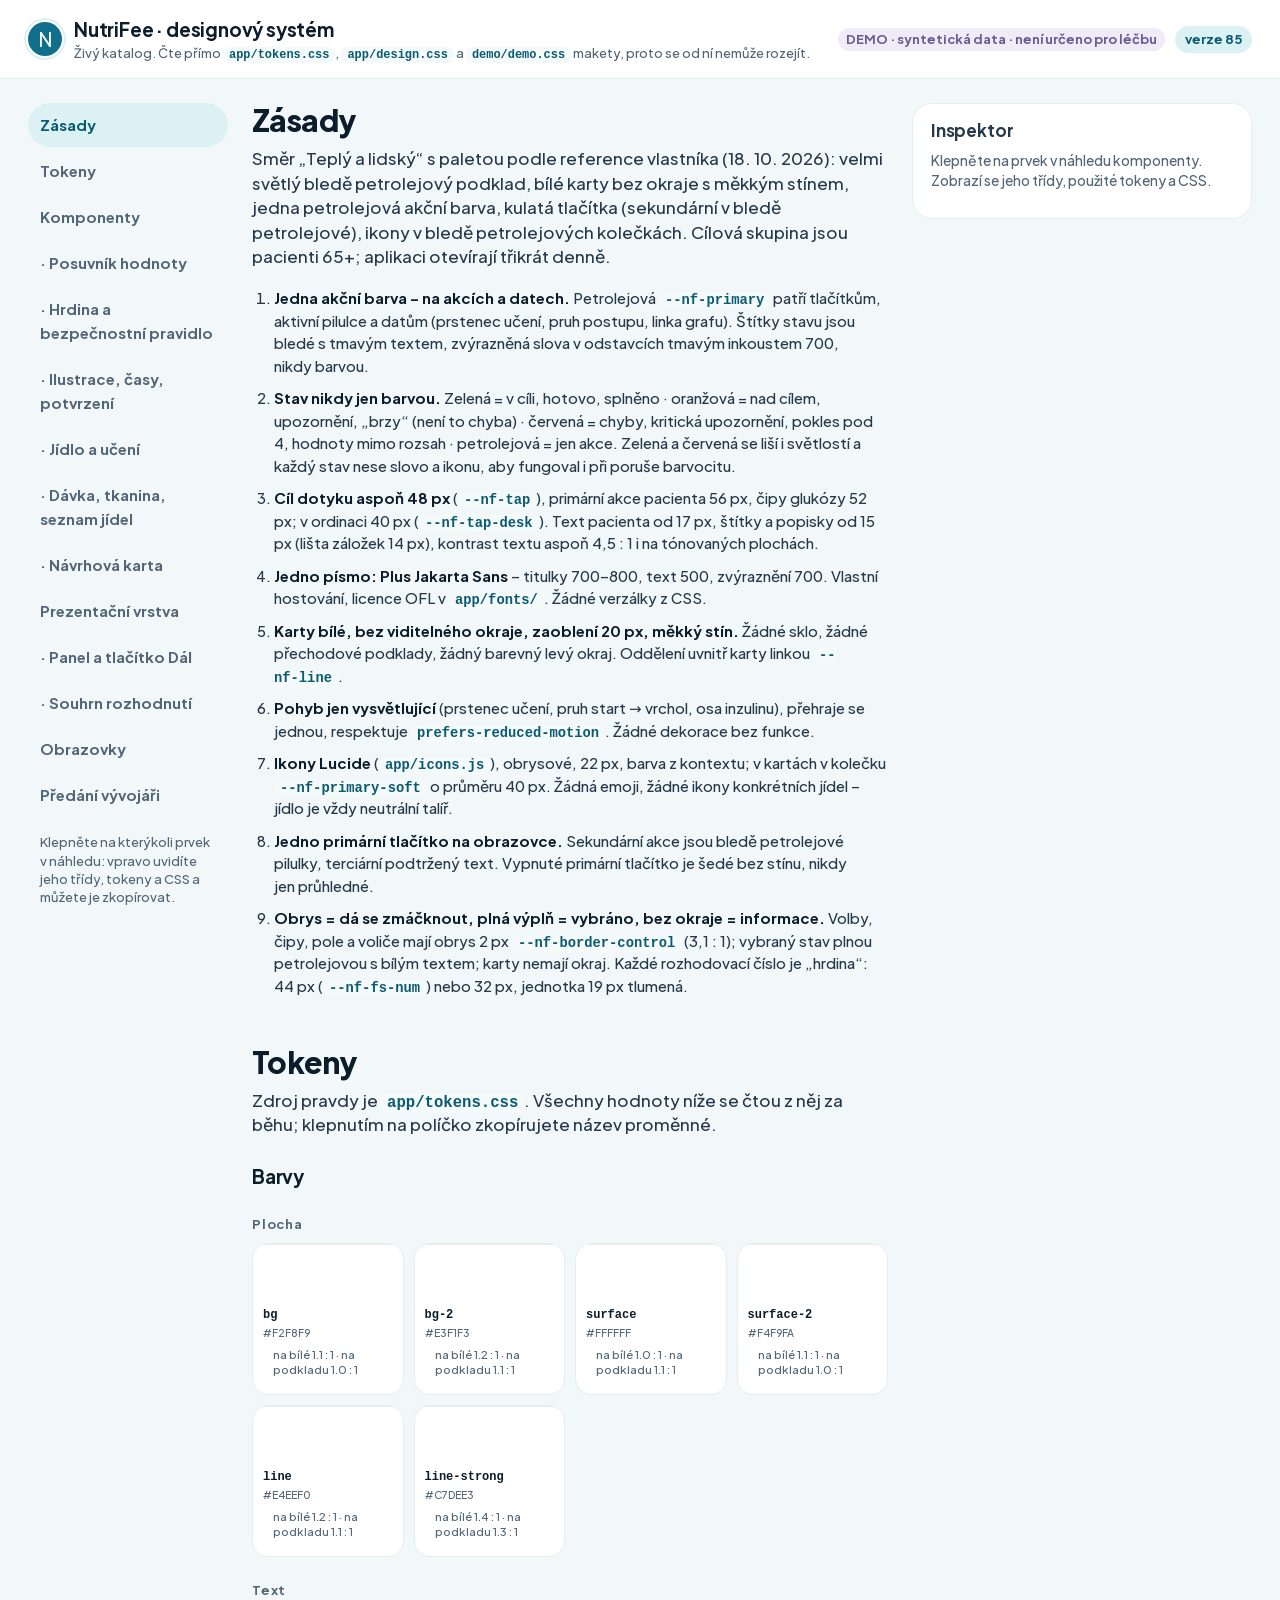
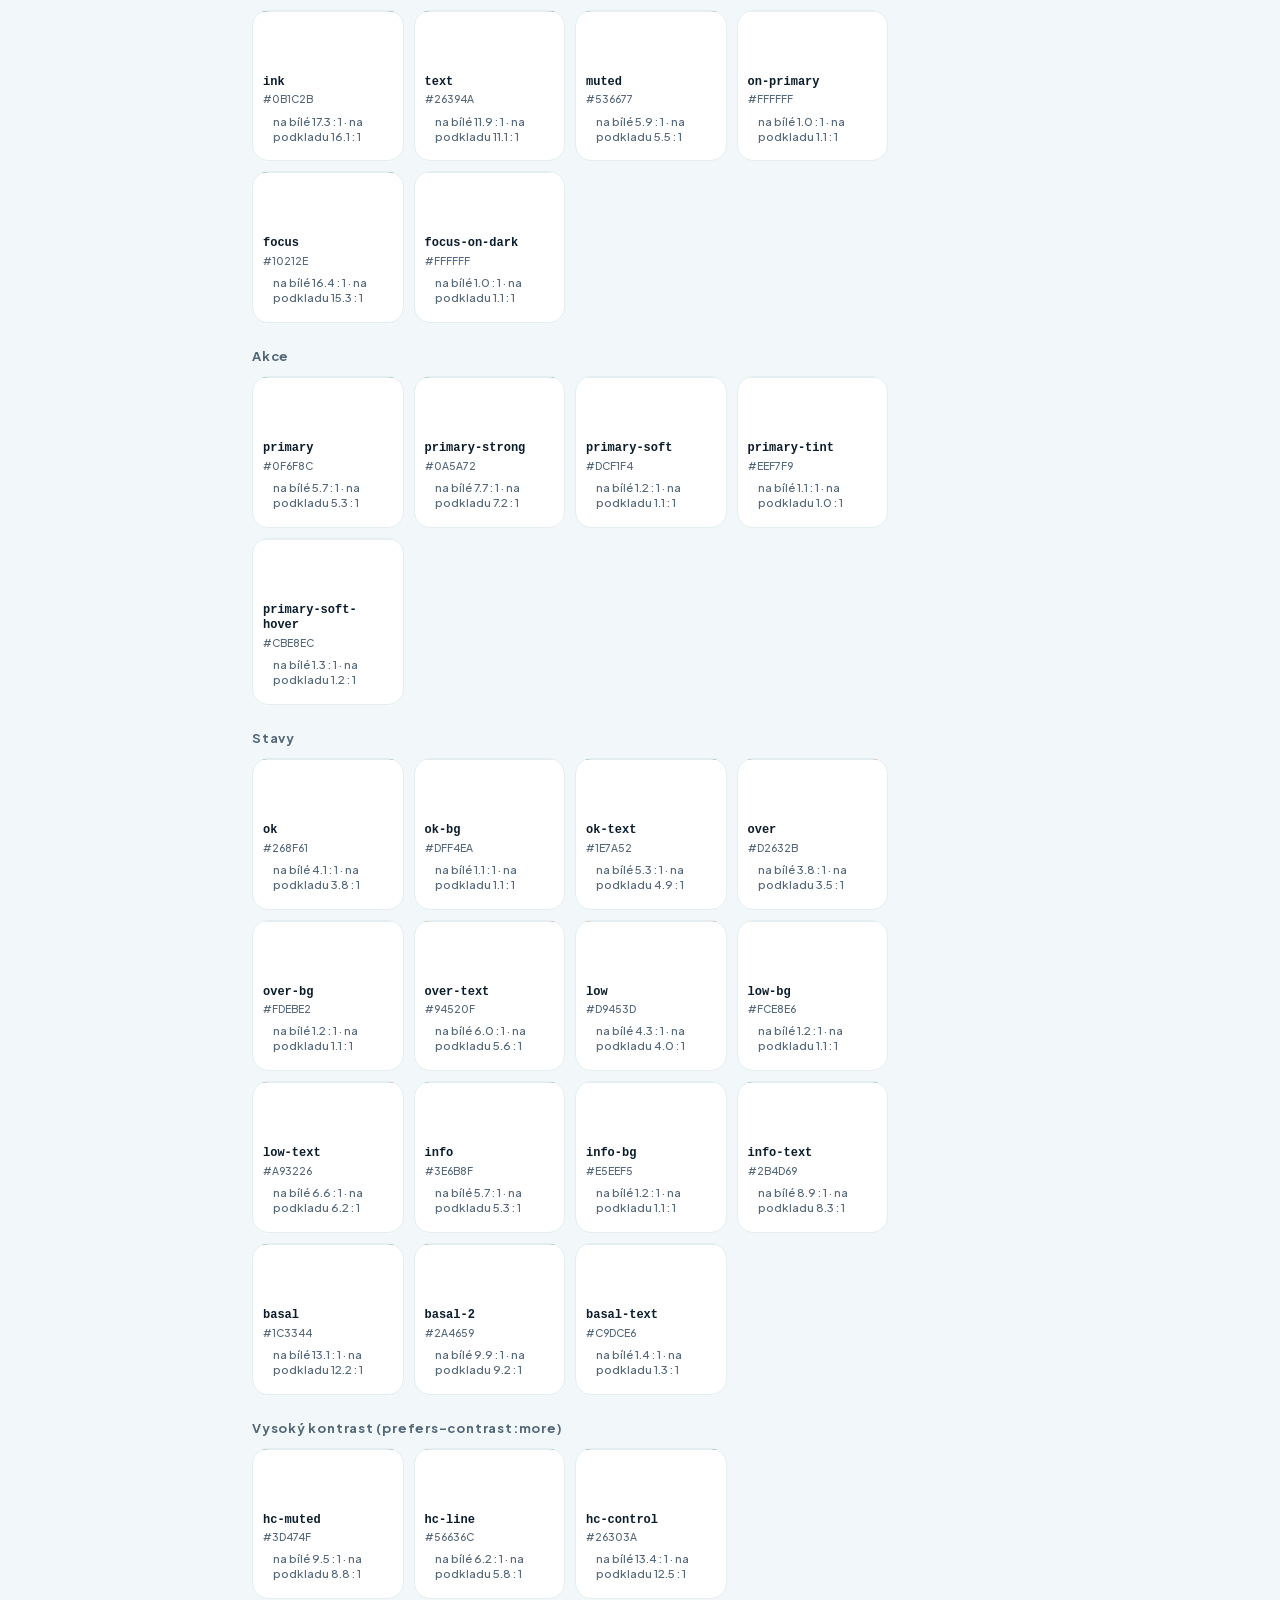
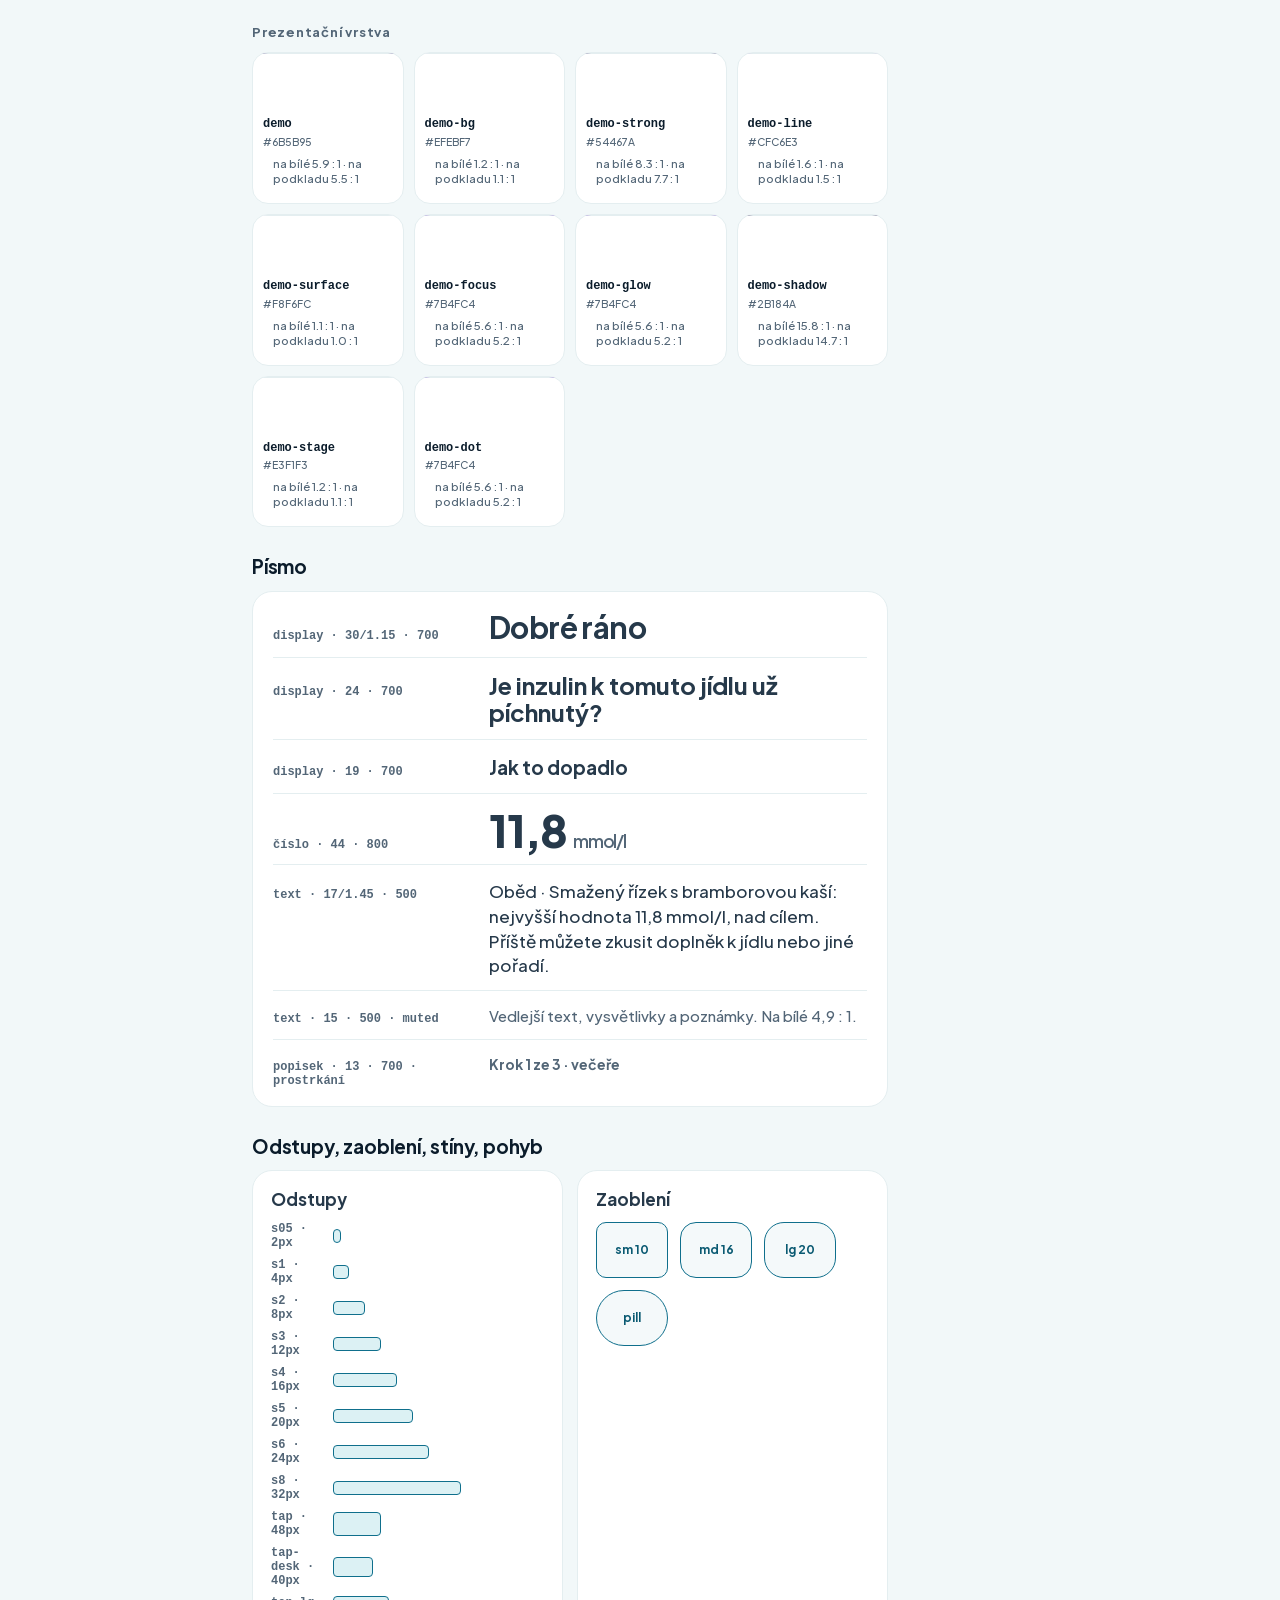
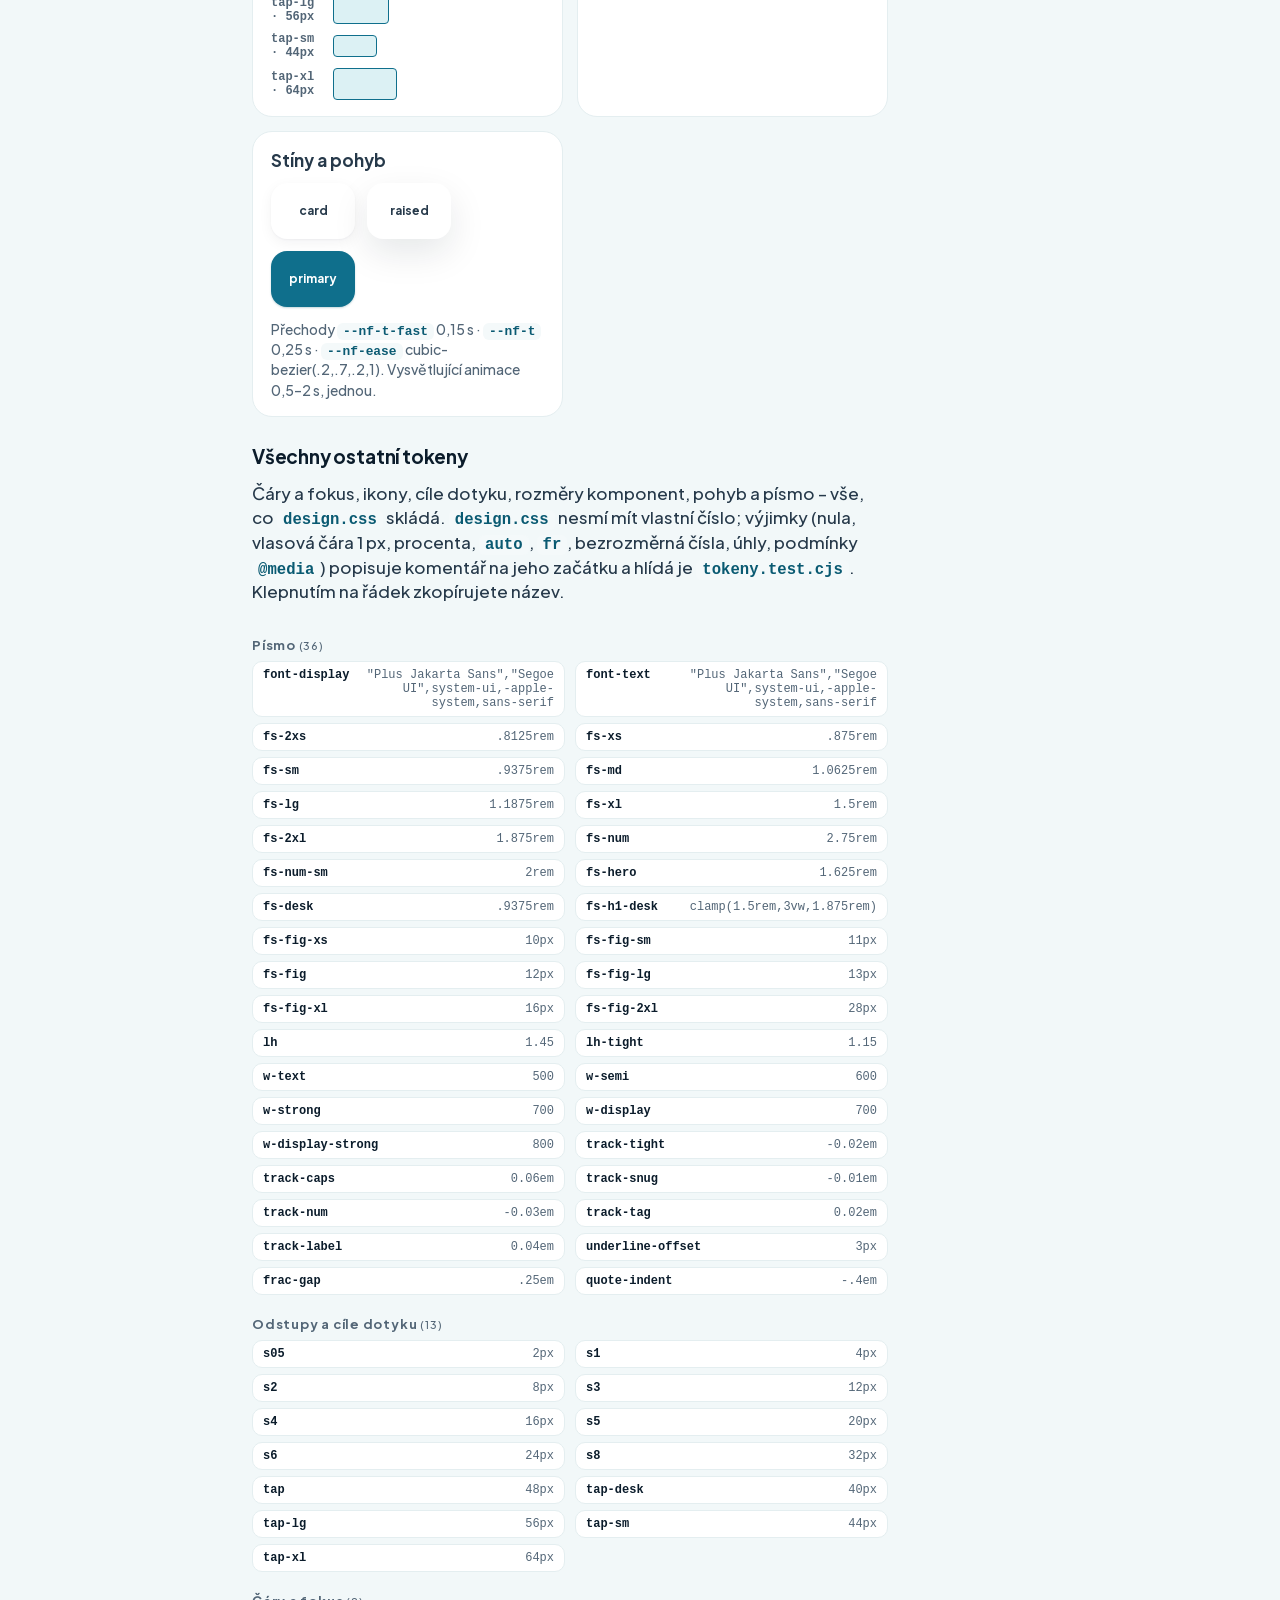
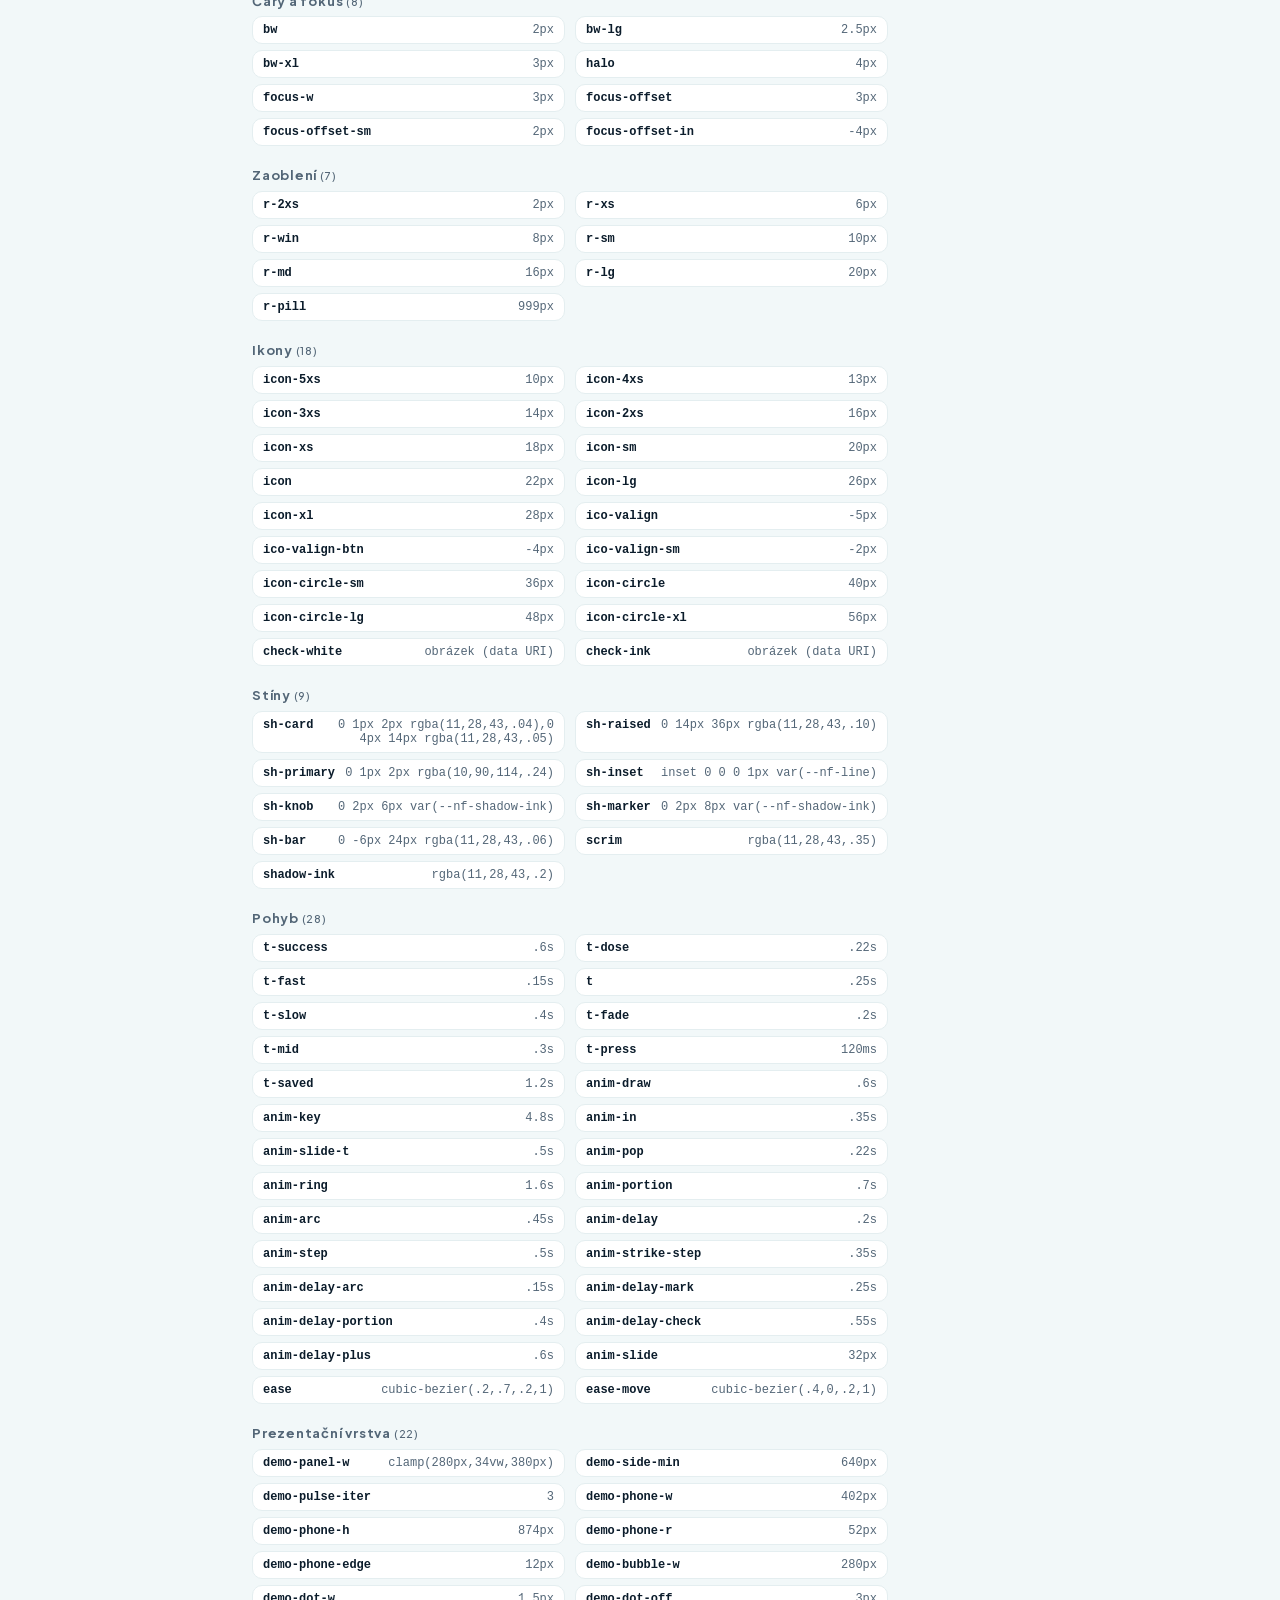
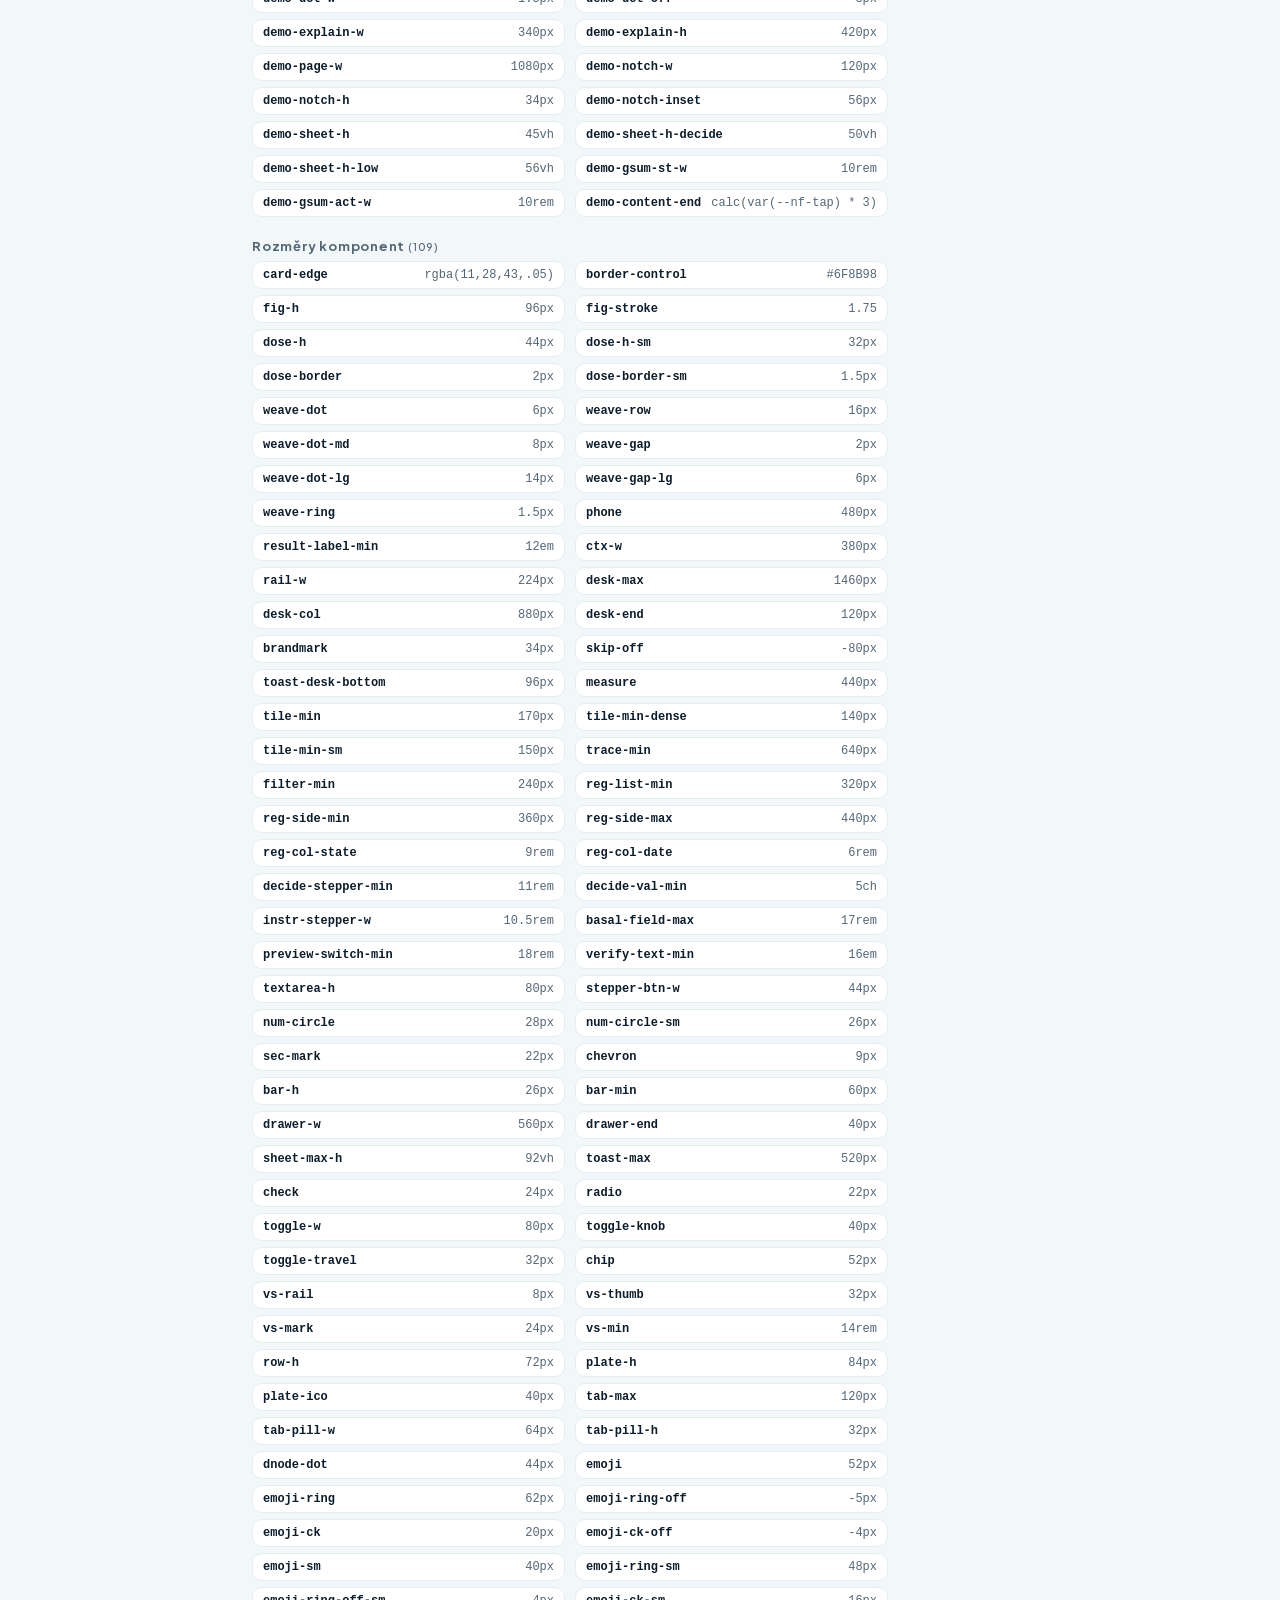
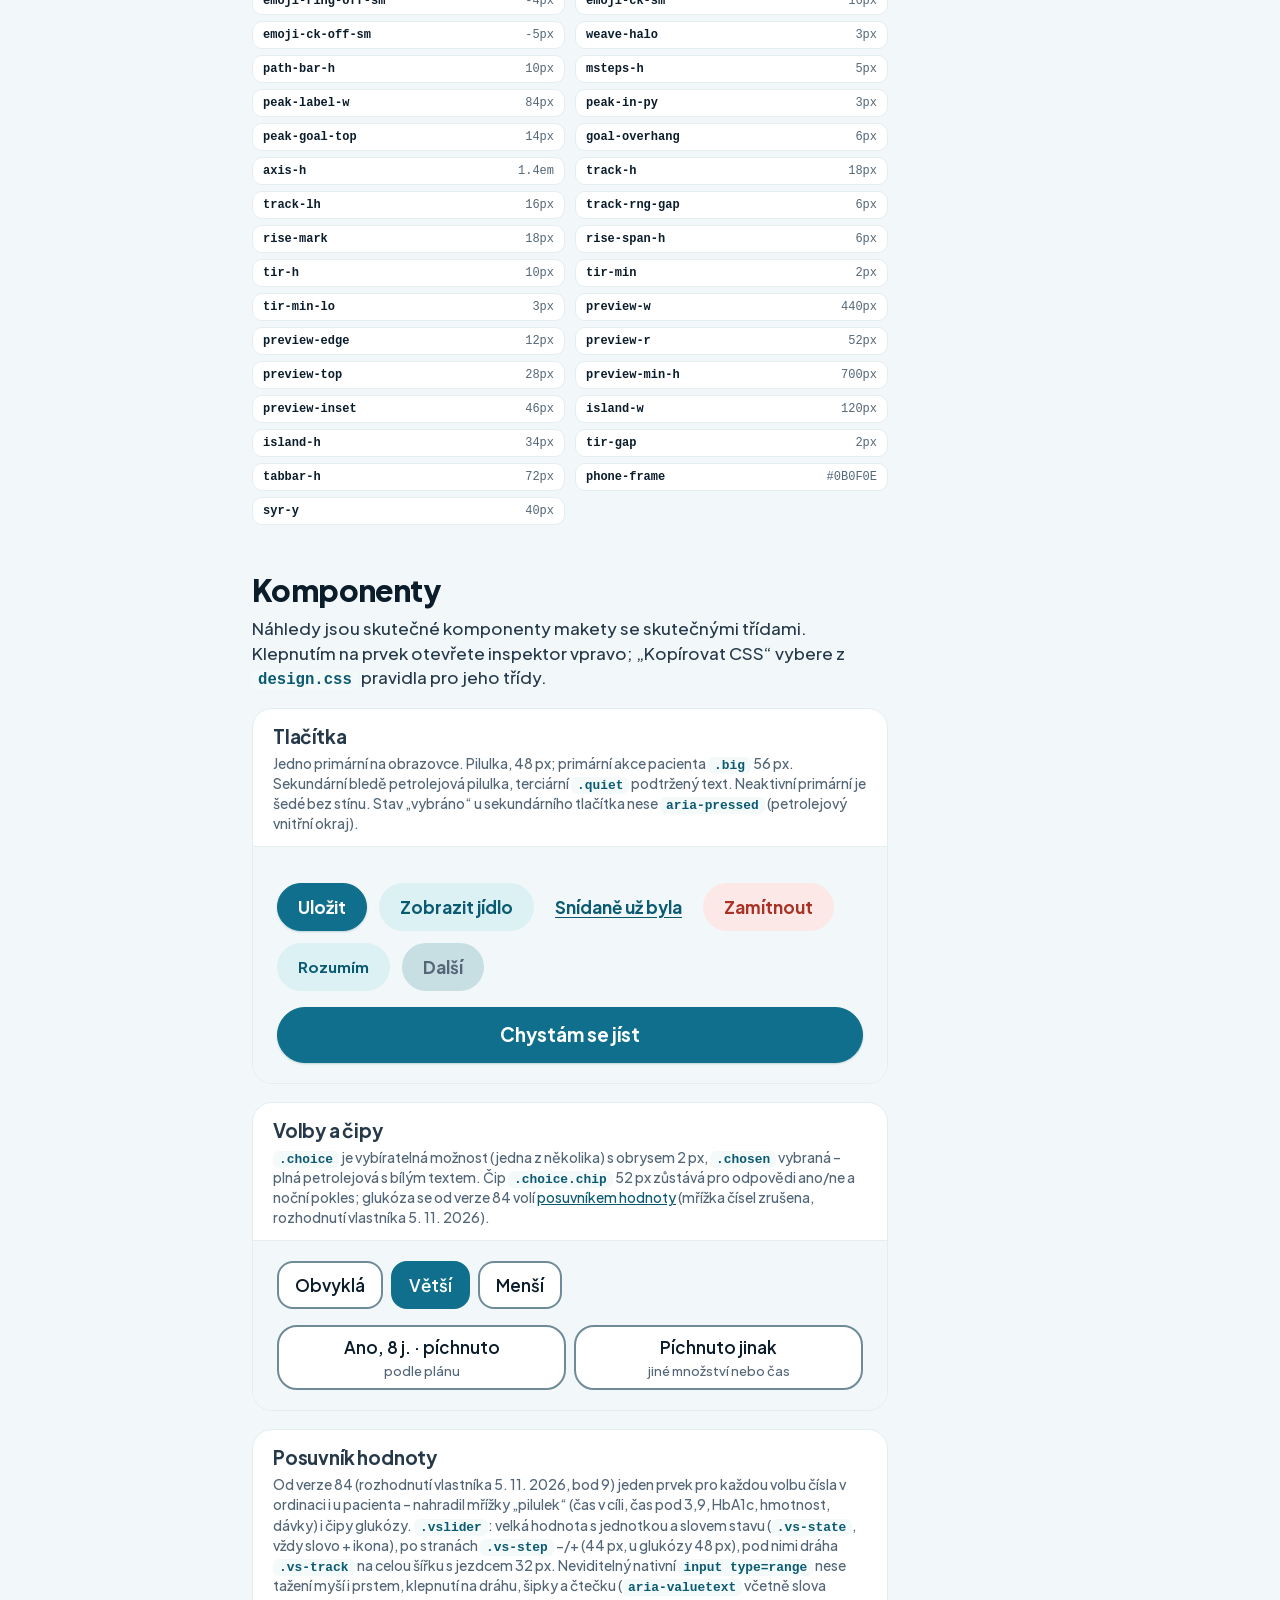
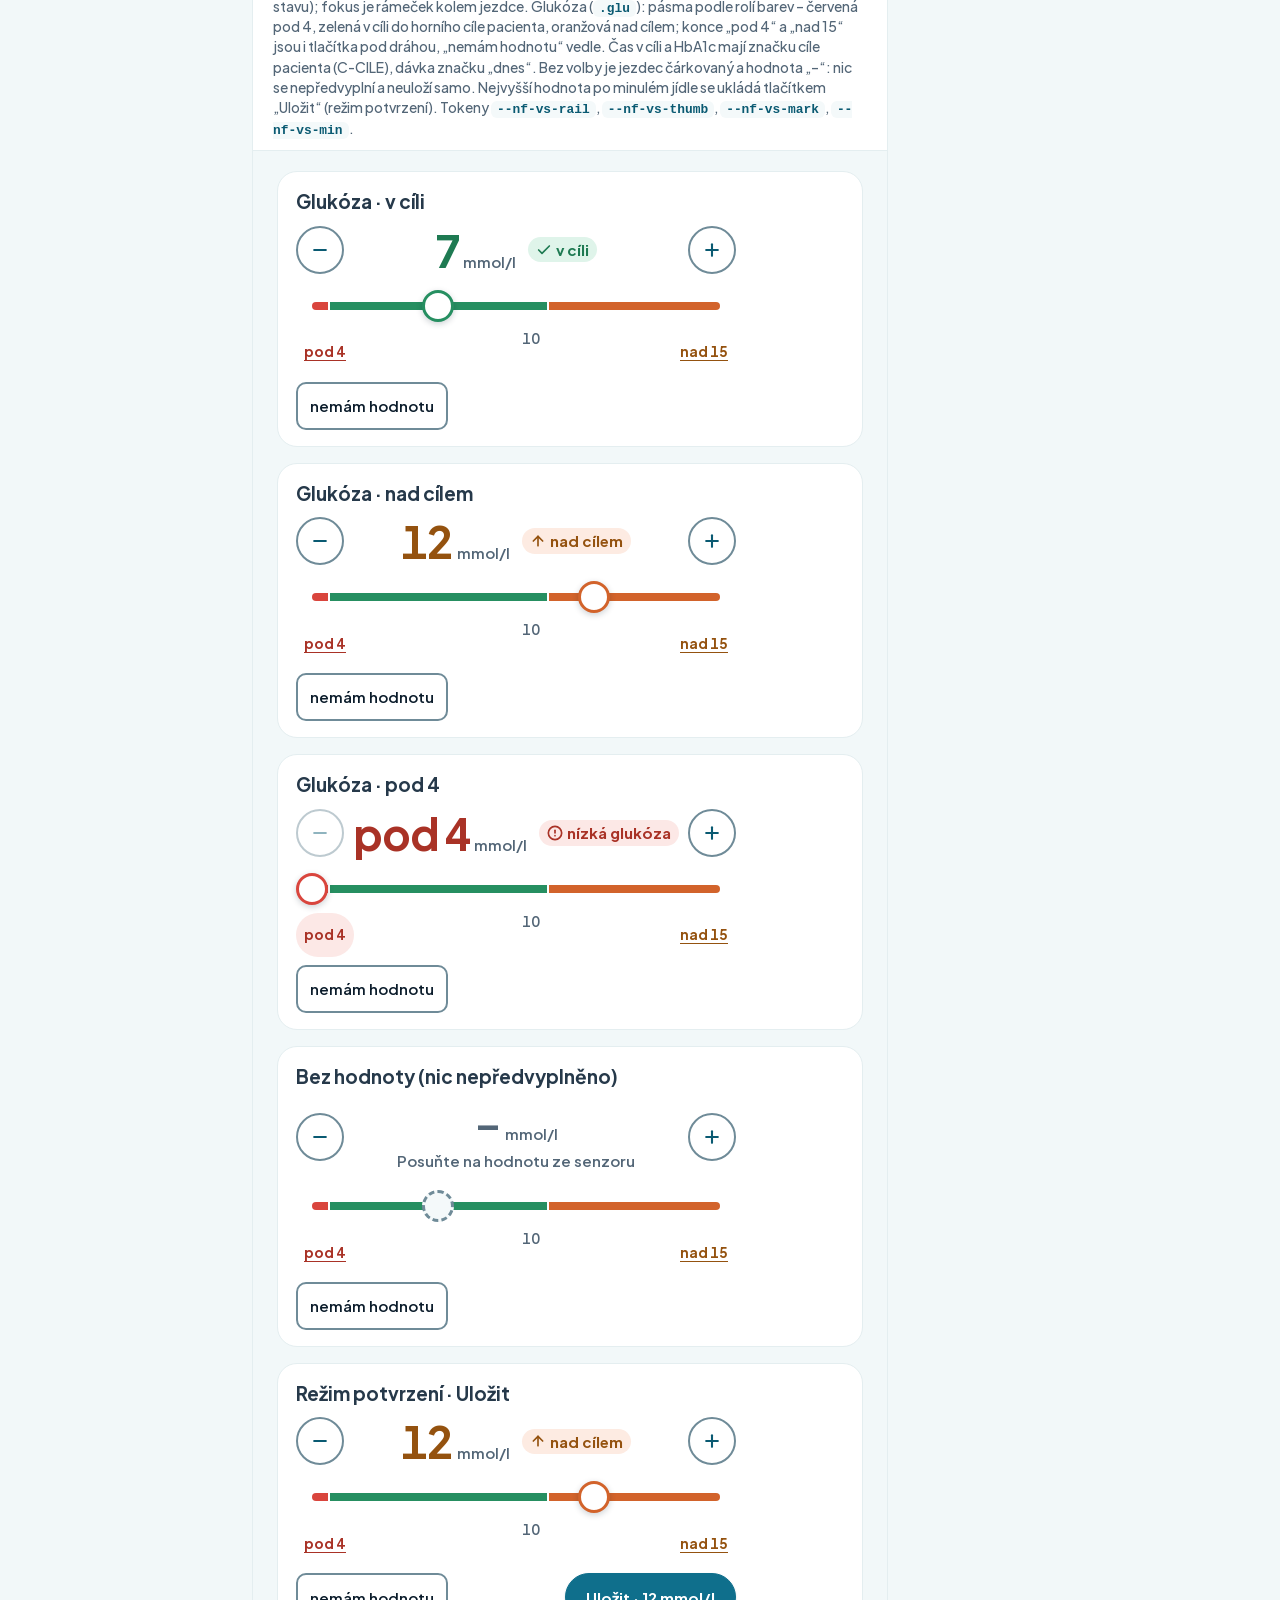
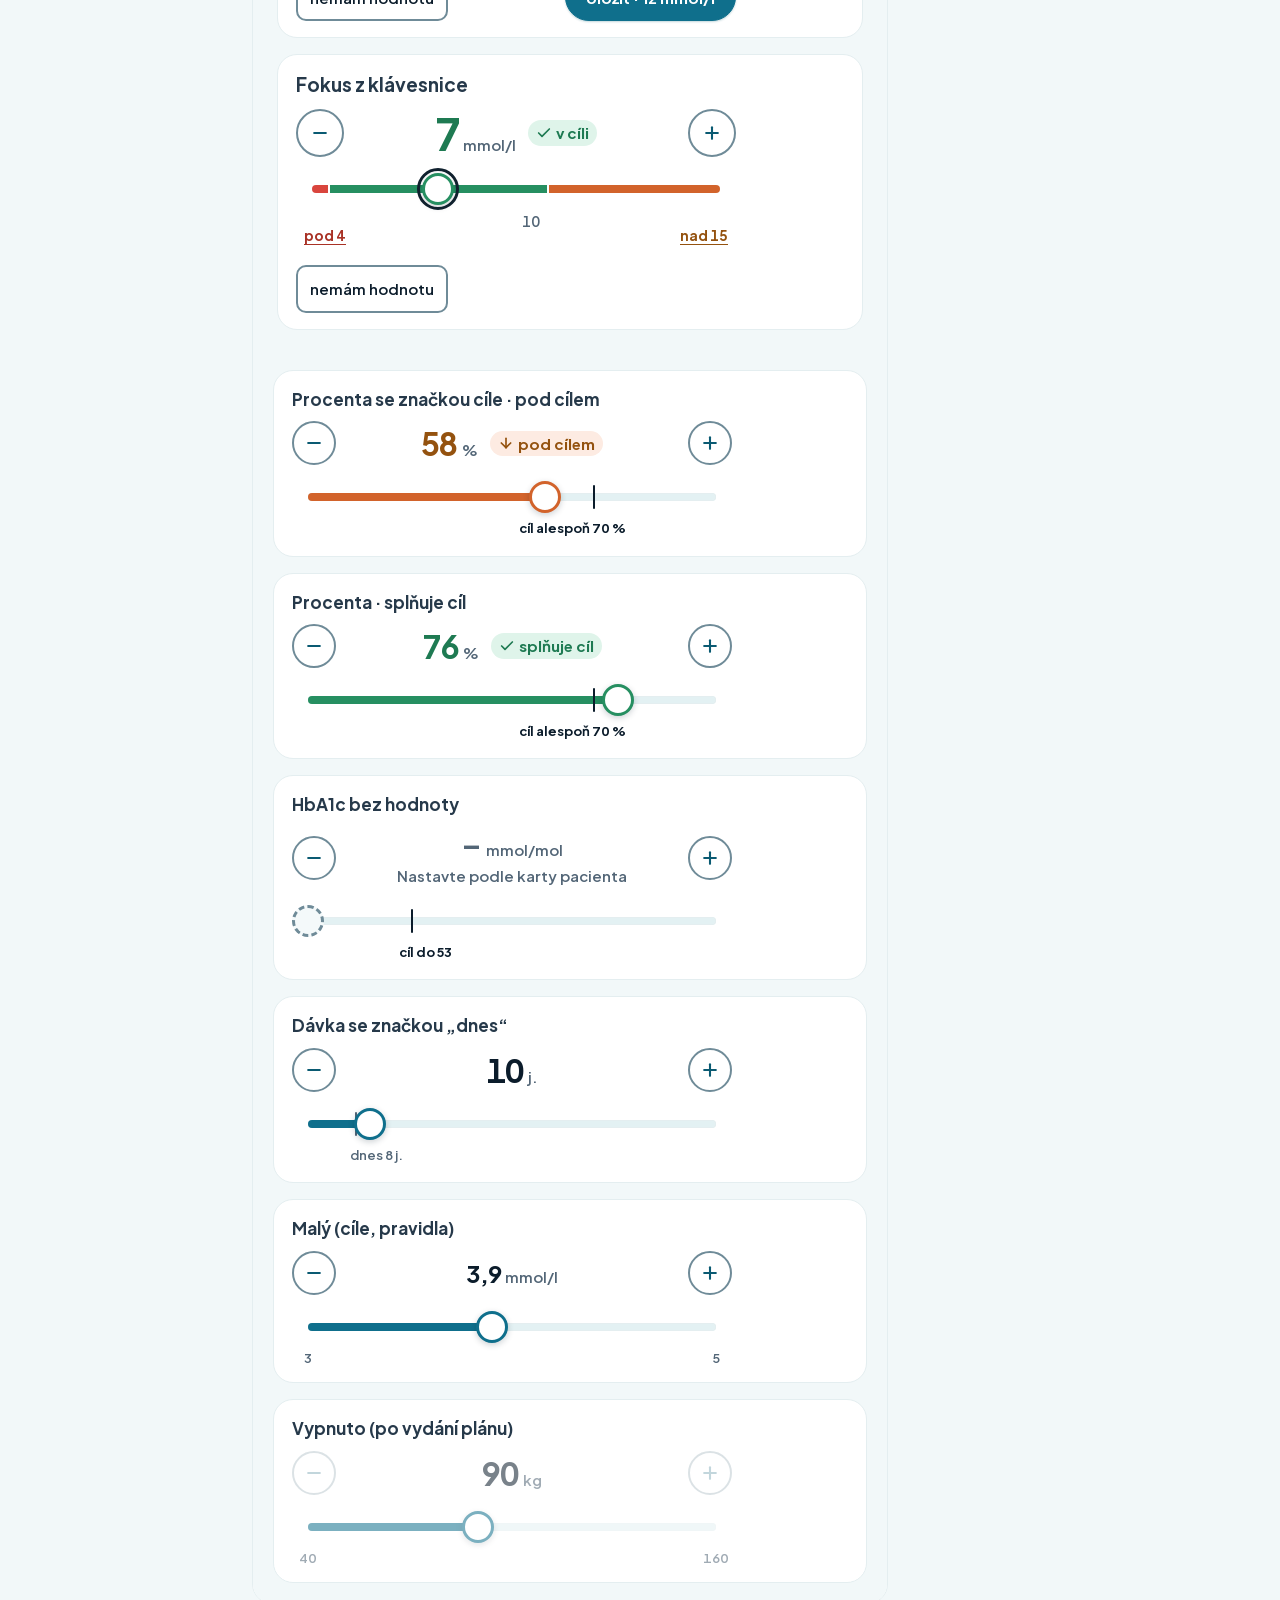
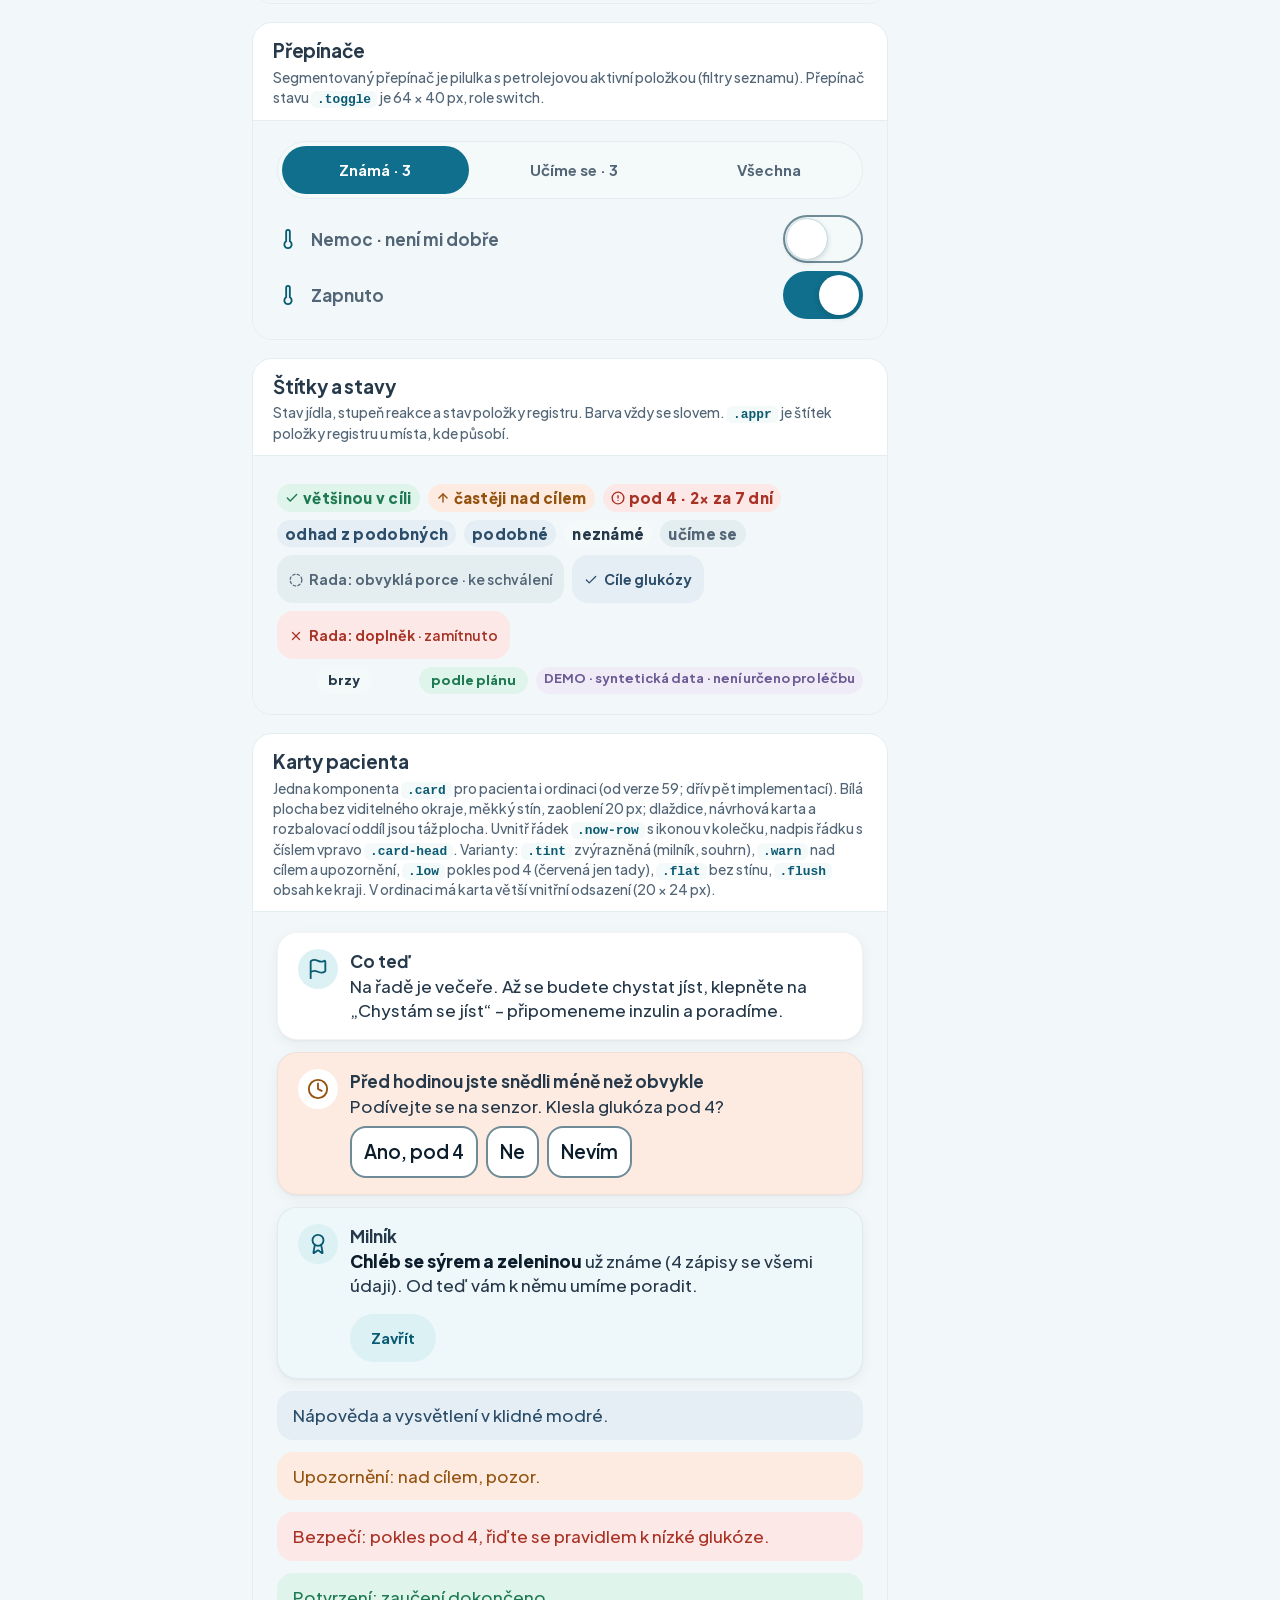
==== commit b9d9decb: "SCHEMA 85: učení jídel bere inzulin do 45 min před a 30 min po jídle, návrh k dávce dál 30/15 Rozhod" ====
--- a/design-system/index.html
+++ b/design-system/index.html
@@ -8,12 +8,12 @@
 <meta name="description" content="Živý katalog designového systému NutriFee: tokeny, komponenty, pravidla a předání vývojáři. Čte přímo CSS makety.">
 <meta http-equiv="Content-Security-Policy" content="default-src 'none'; script-src 'self'; style-src 'self' 'unsafe-inline'; font-src 'self'; img-src 'self' data:; form-action 'none'; base-uri 'none'">
 <link rel="icon" href="data:image/svg+xml,%3Csvg xmlns='http://www.w3.org/2000/svg' viewBox='0 0 40 40'%3E%3Crect width='40' height='40' rx='12' fill='%231A6E85'/%3E%3Cpath d='M11 29V11l18 18V11' fill='none' stroke='%23fff' stroke-width='4' stroke-linecap='round' stroke-linejoin='round'/%3E%3C/svg%3E">
-<link rel="stylesheet" href="../app/tokens.css?v=84">
-<link rel="stylesheet" href="../app/design.css?v=84">
-<link rel="stylesheet" href="../demo/demo.css?v=84">
-<link rel="stylesheet" href="catalog.css?v=84">
+<link rel="stylesheet" href="../app/tokens.css?v=85">
+<link rel="stylesheet" href="../app/design.css?v=85">
+<link rel="stylesheet" href="../demo/demo.css?v=85">
+<link rel="stylesheet" href="catalog.css?v=85">
 </head>
-<body class="ds" data-version="84">
+<body class="ds" data-version="85">
 <a class="skip" href="#main">Přeskočit na obsah</a>
 <header class="ds-head">
   <div class="ds-brand"><span class="brandmark" aria-hidden="true">N</span><div><b>NutriFee · designový systém</b><small>Živý katalog. Čte přímo <code>app/tokens.css</code>, <code>app/design.css</code> a <code>demo/demo.css</code> makety, proto se od ní nemůže rozejít.</small></div></div>
@@ -359,6 +359,6 @@
 </aside>
 </div>
 <div id="toast" aria-live="polite" aria-atomic="true"></div>
-<script src="catalog.js?v=84"></script>
+<script src="catalog.js?v=85"></script>
 </body>
 </html>
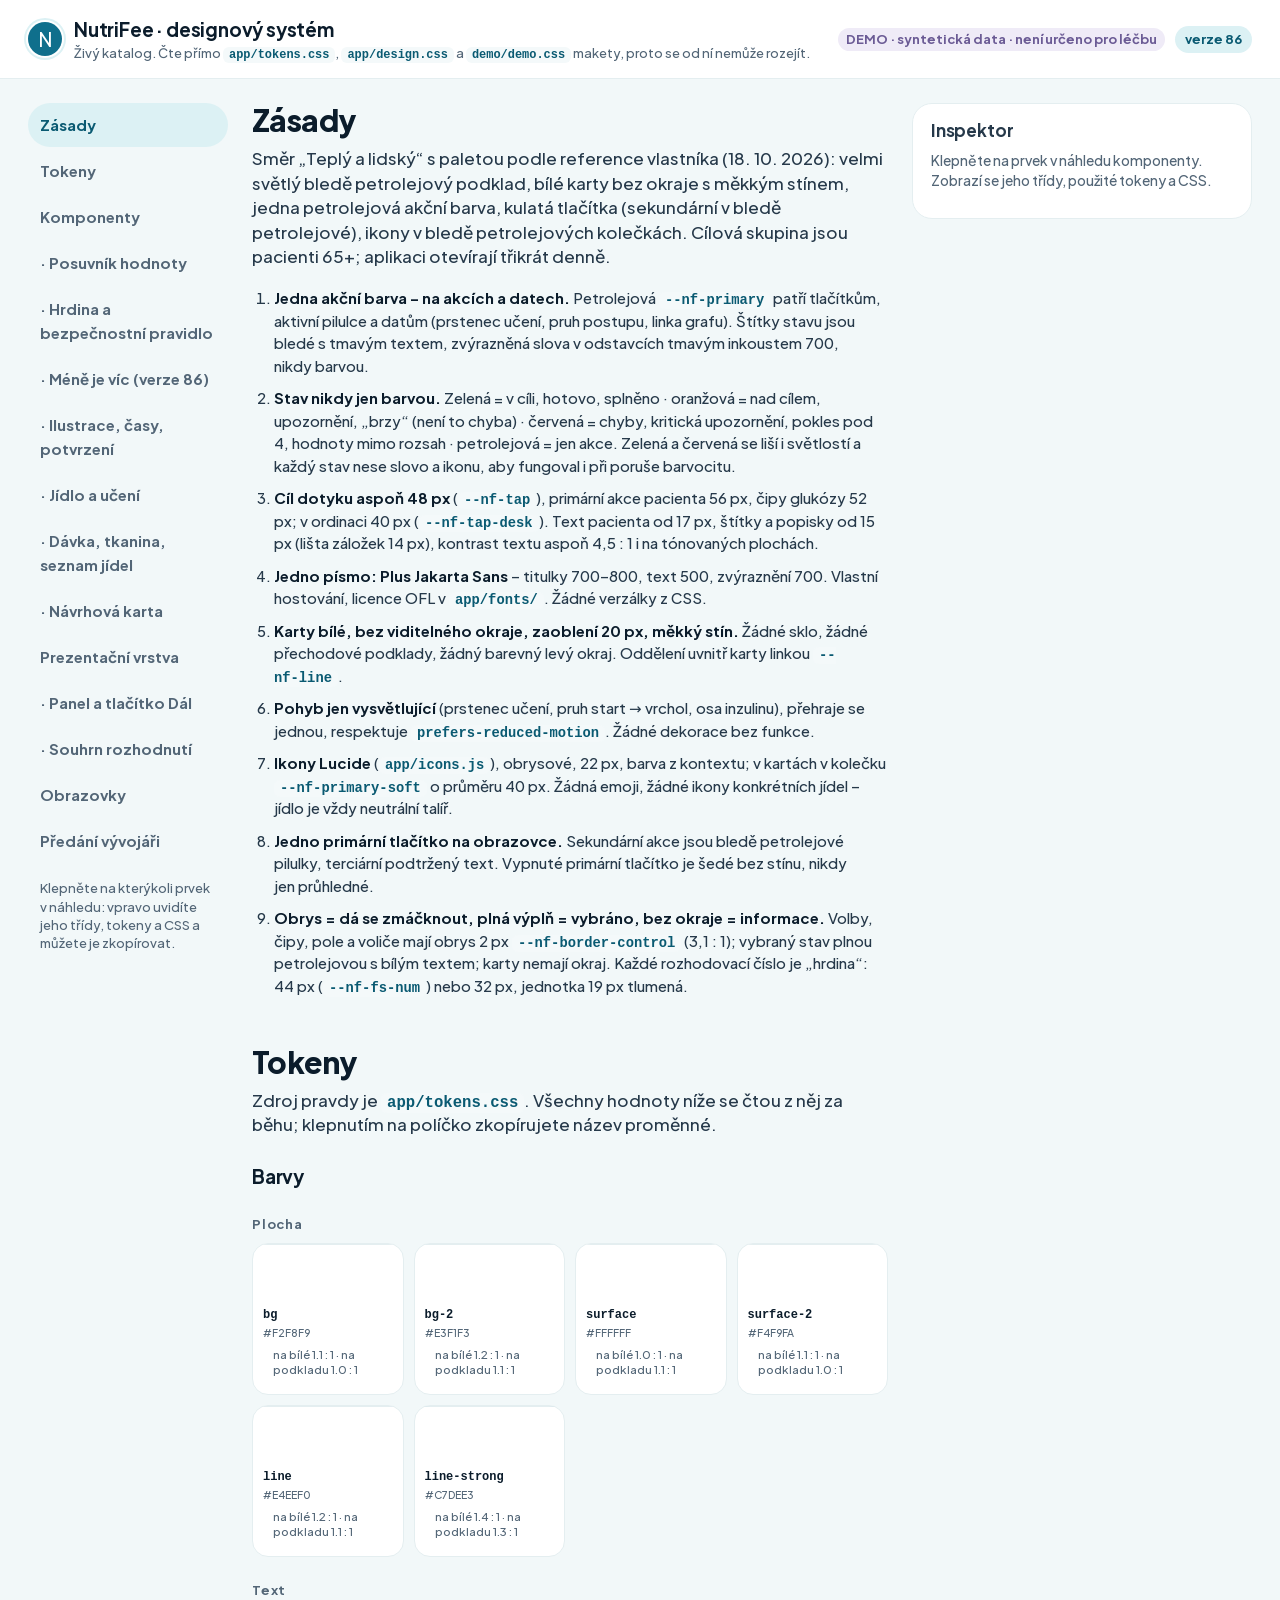
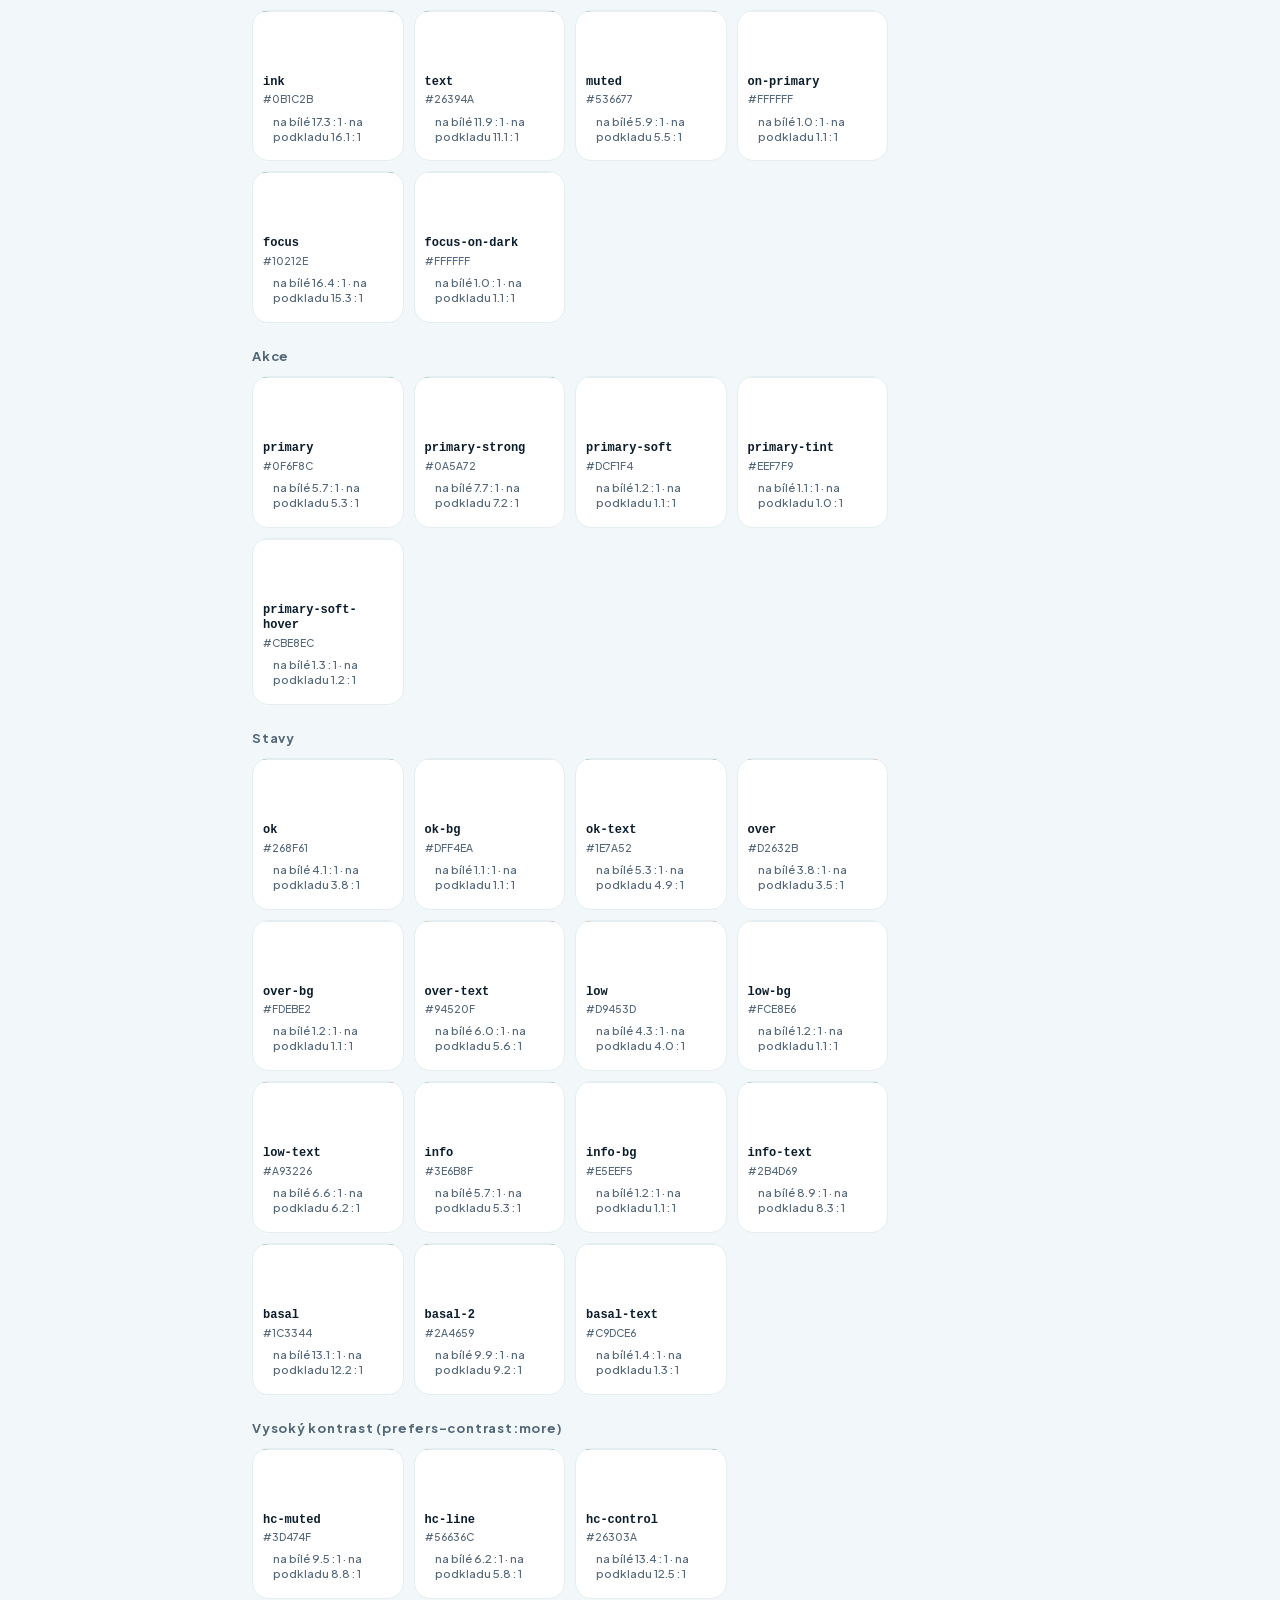
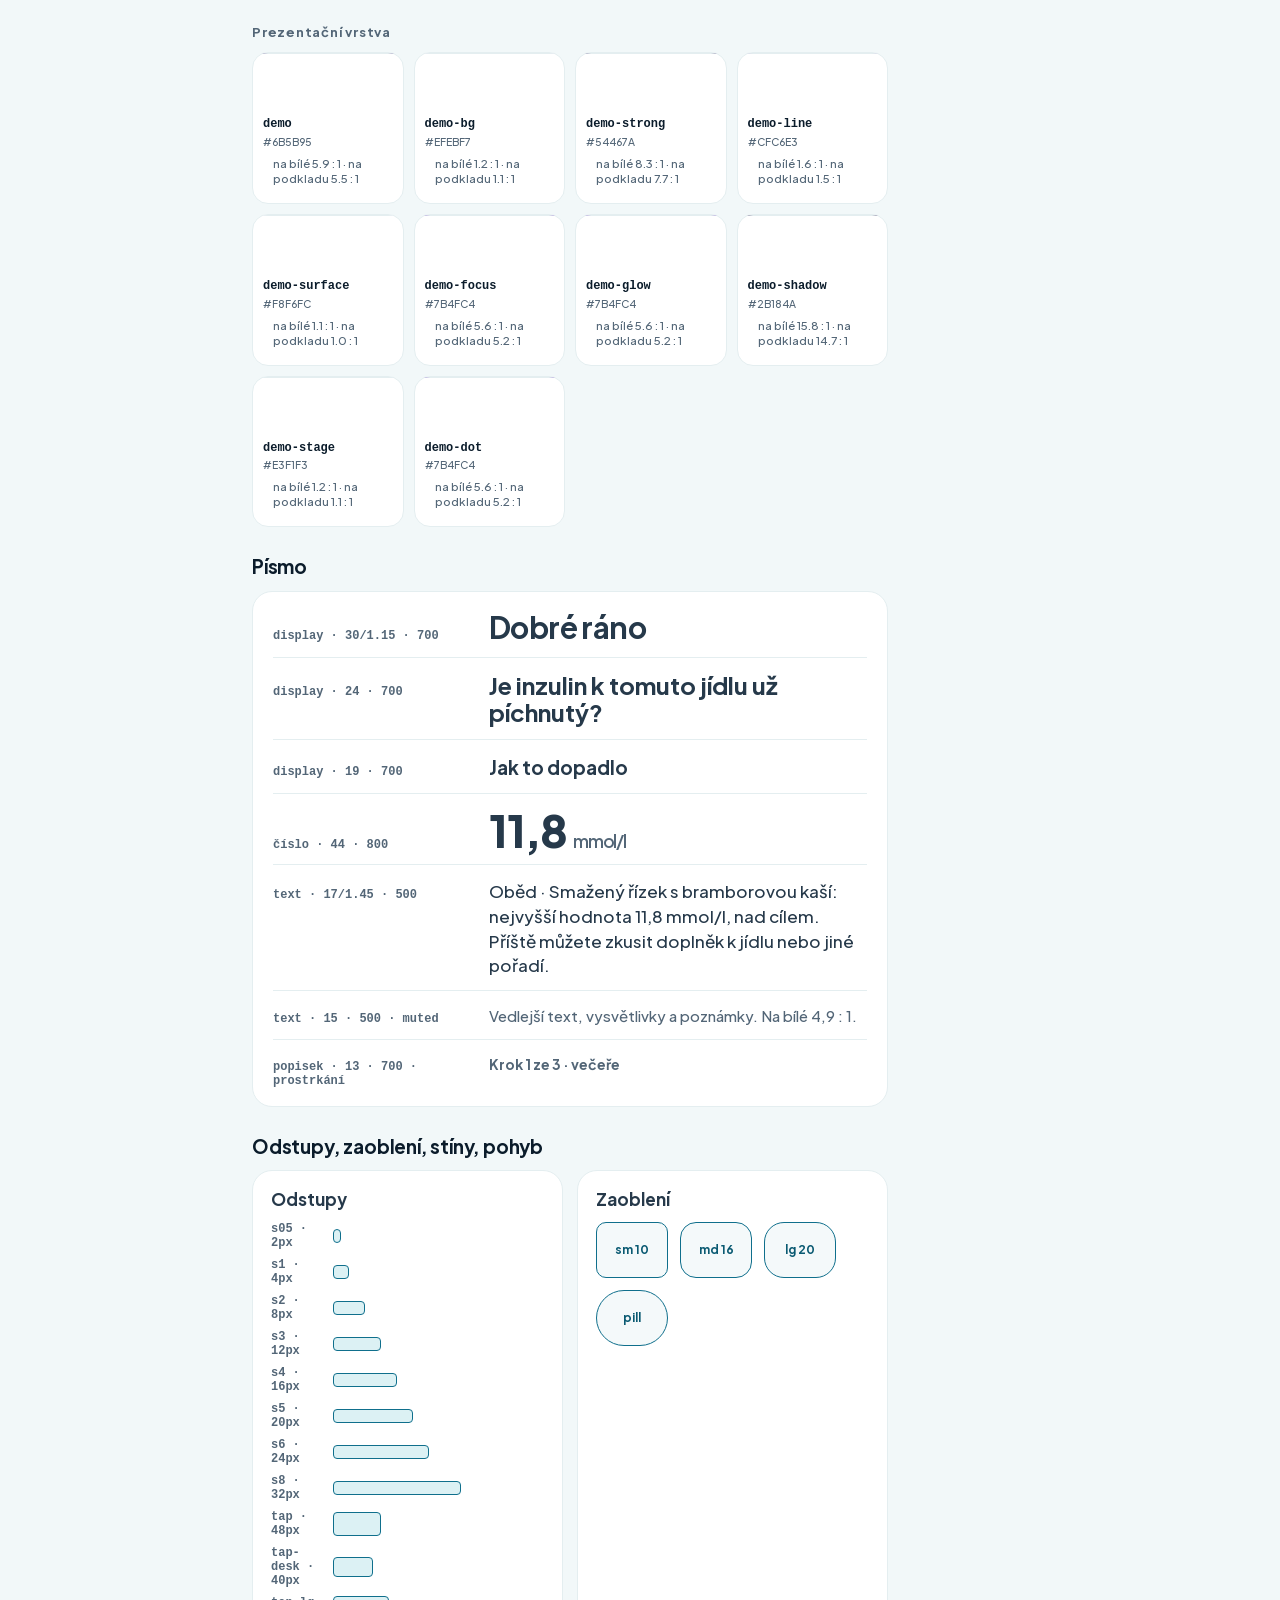
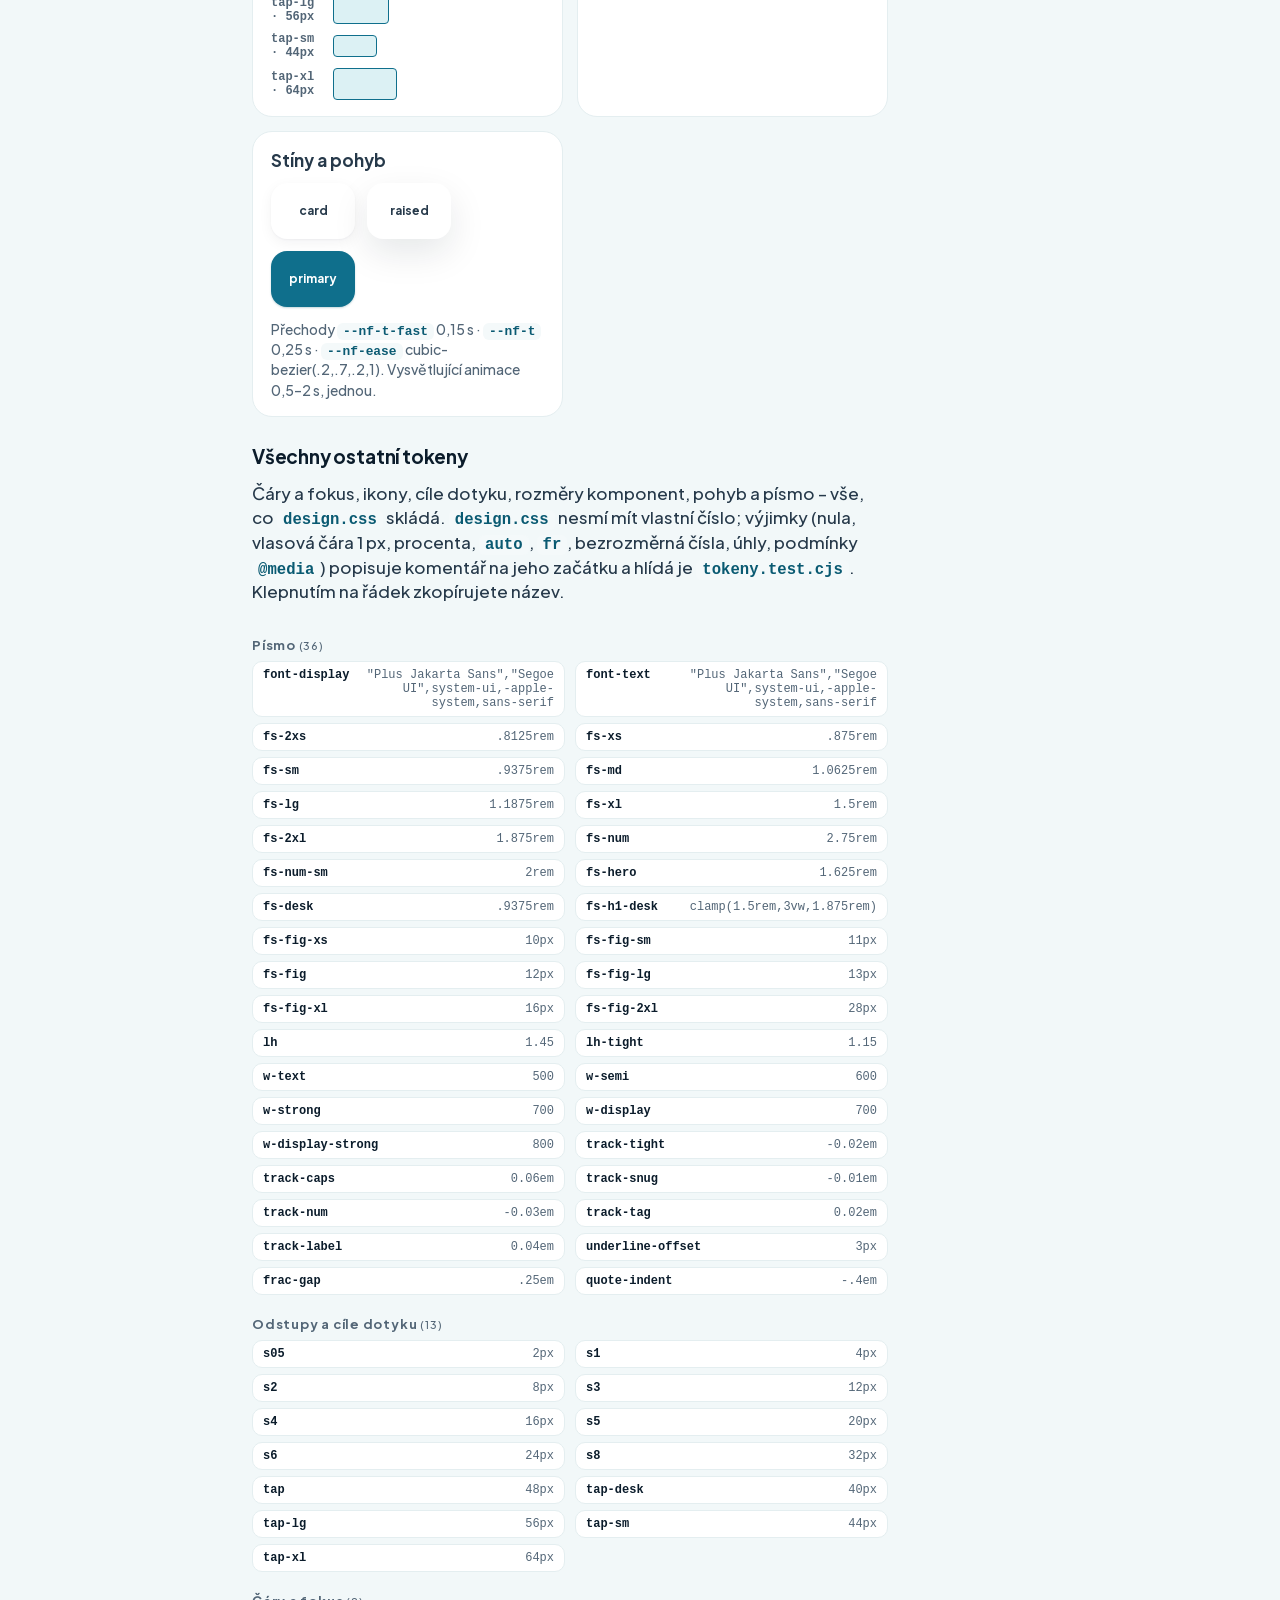
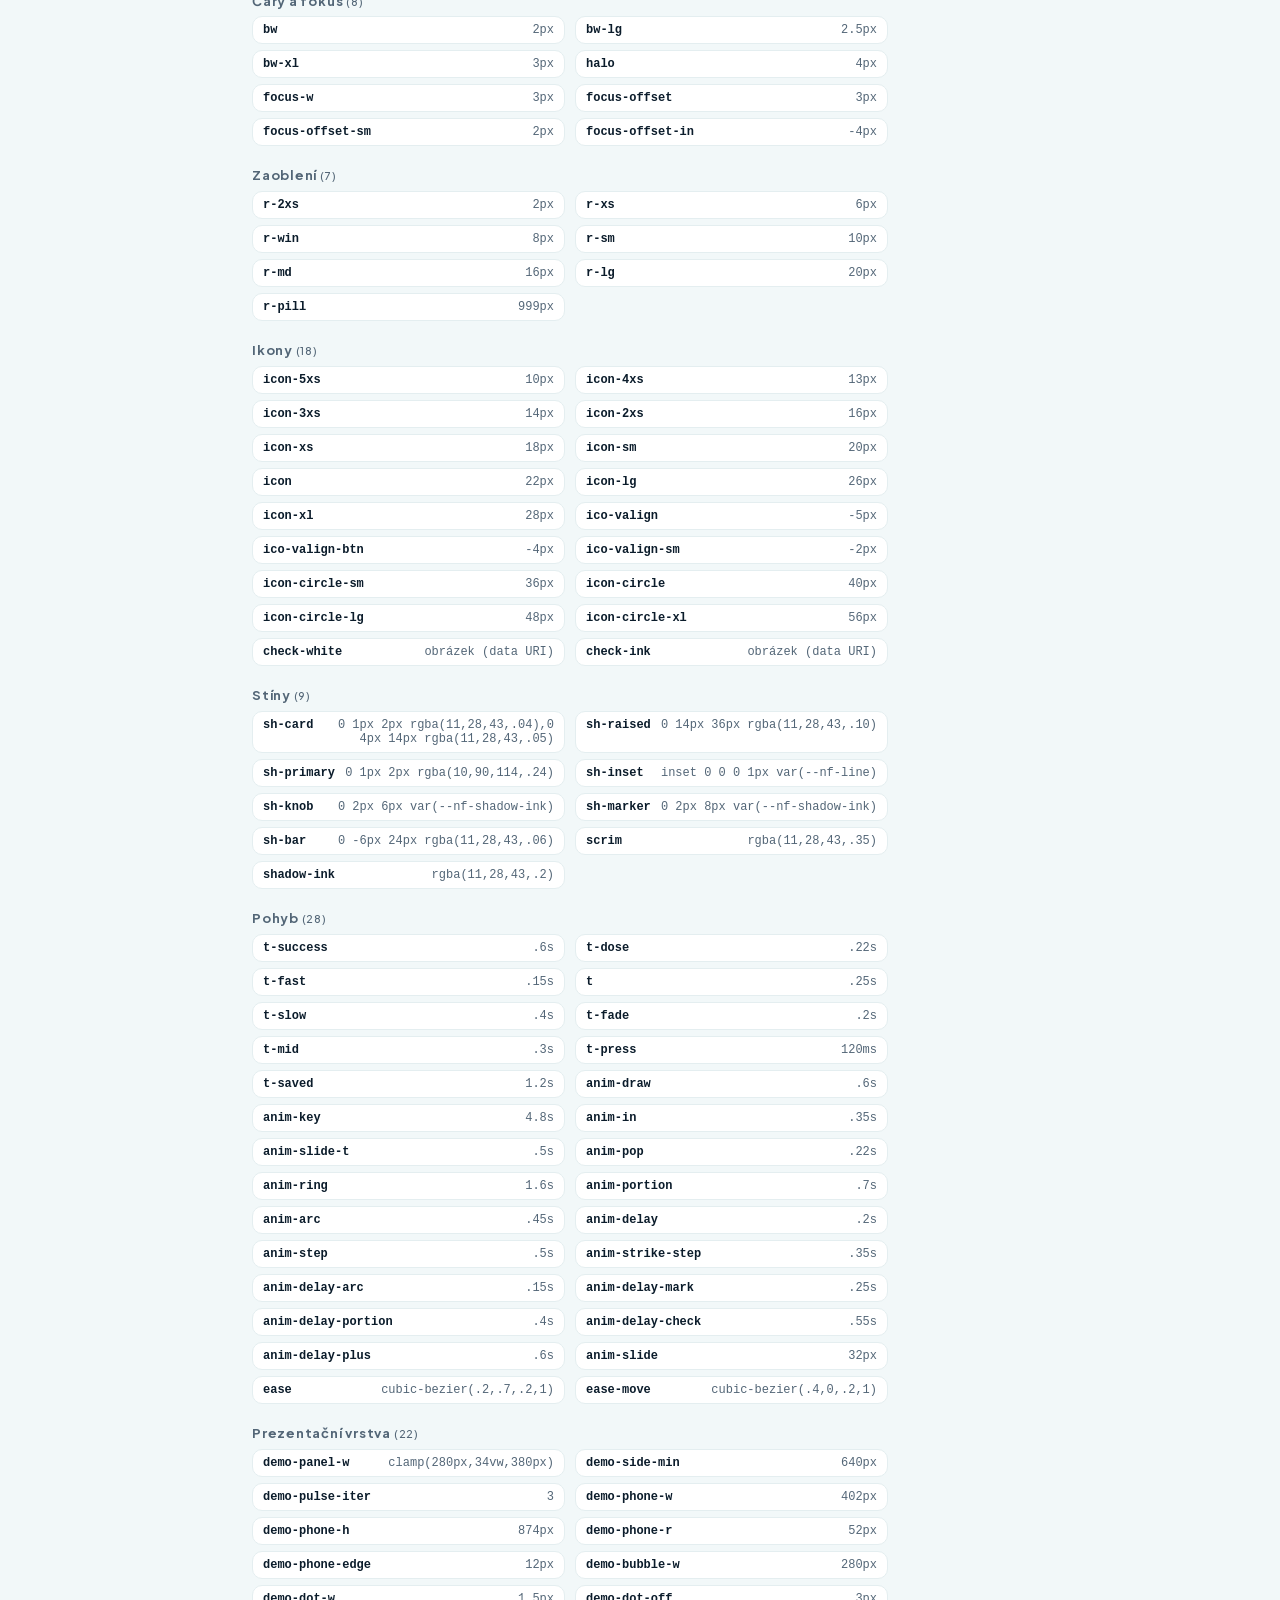
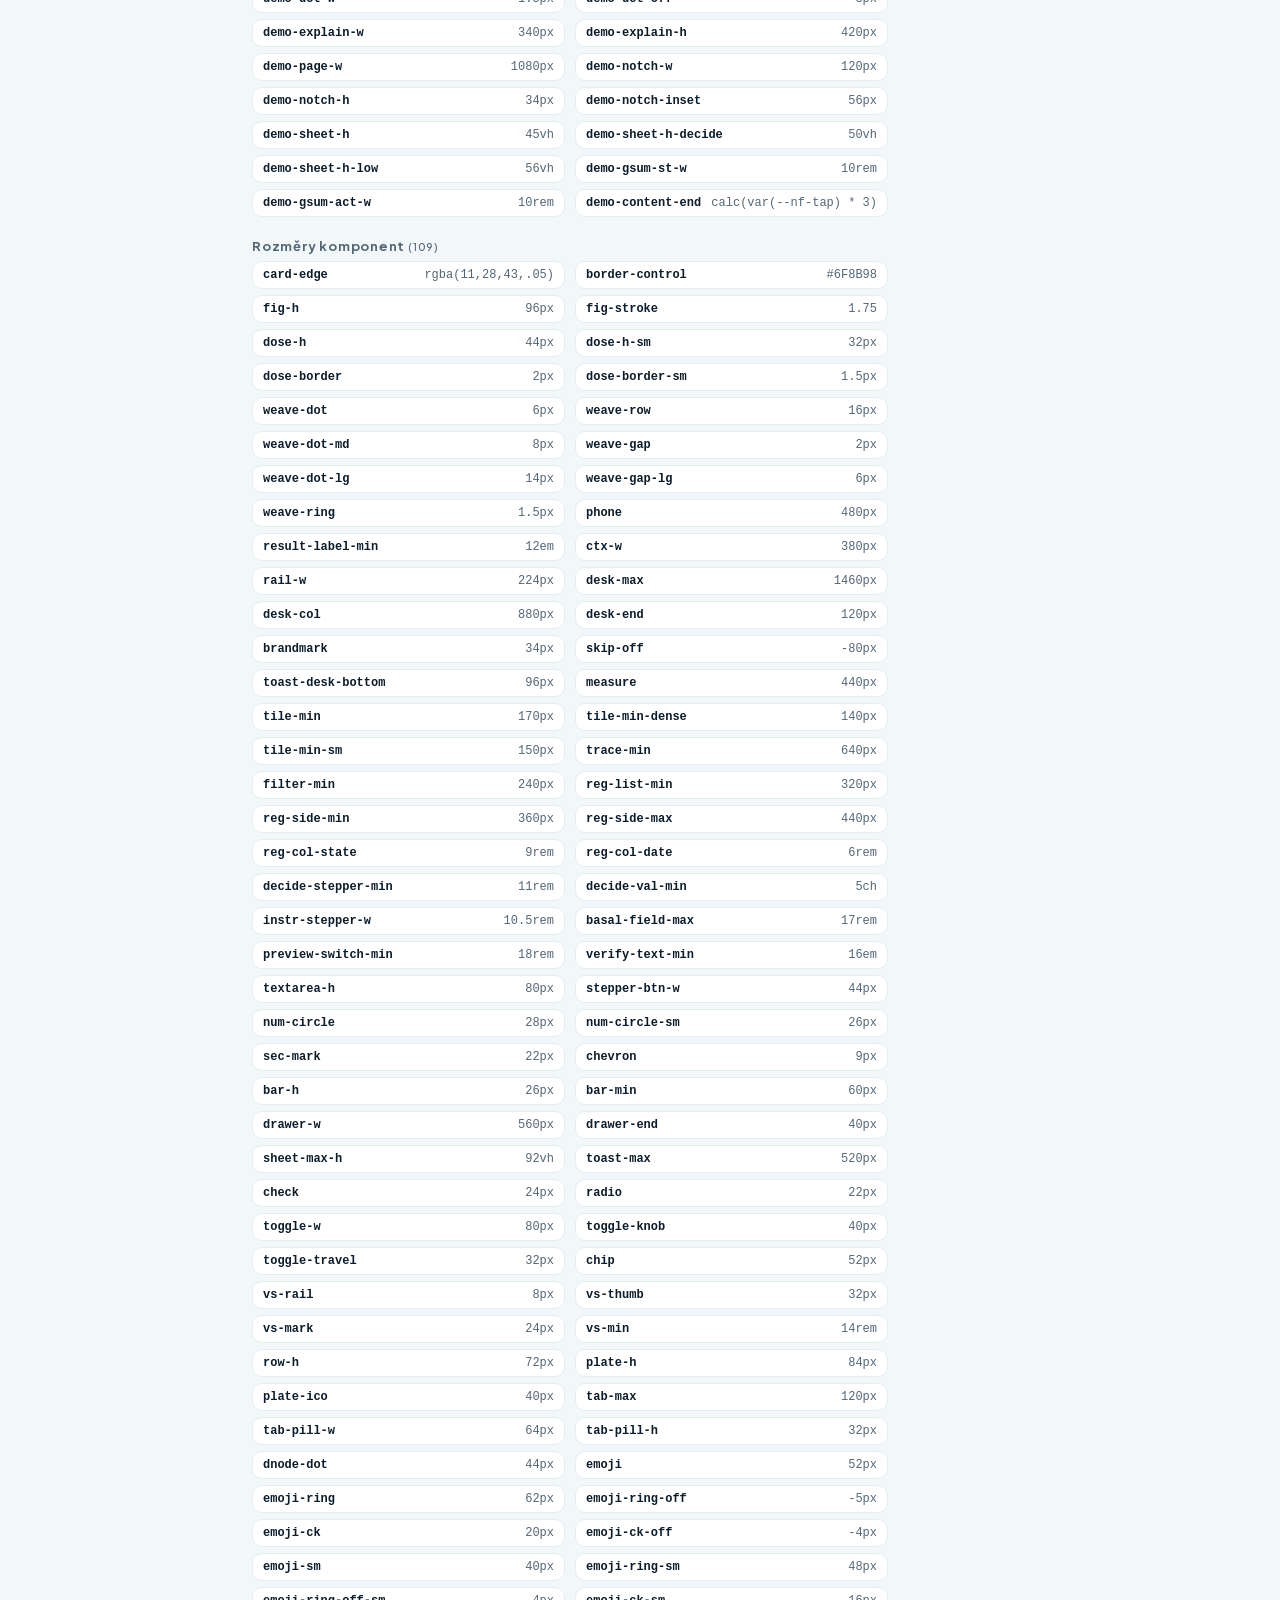
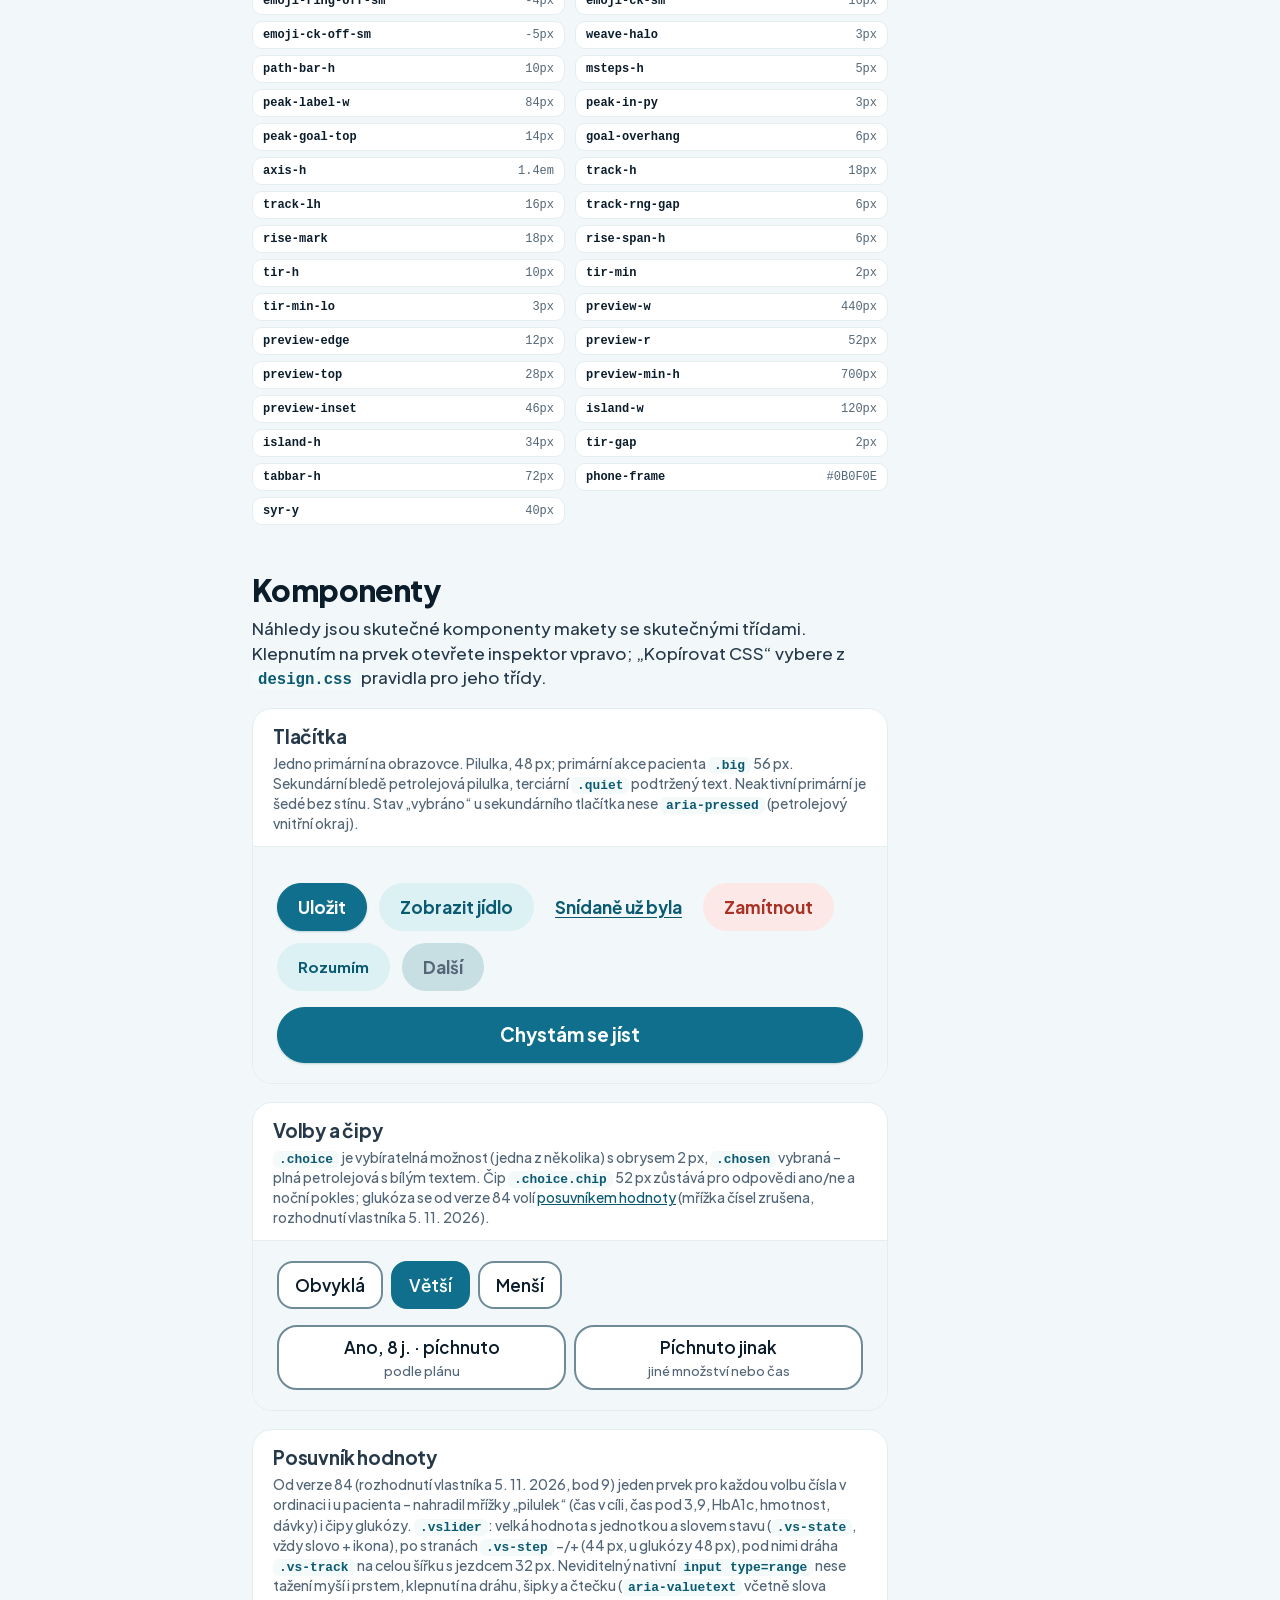
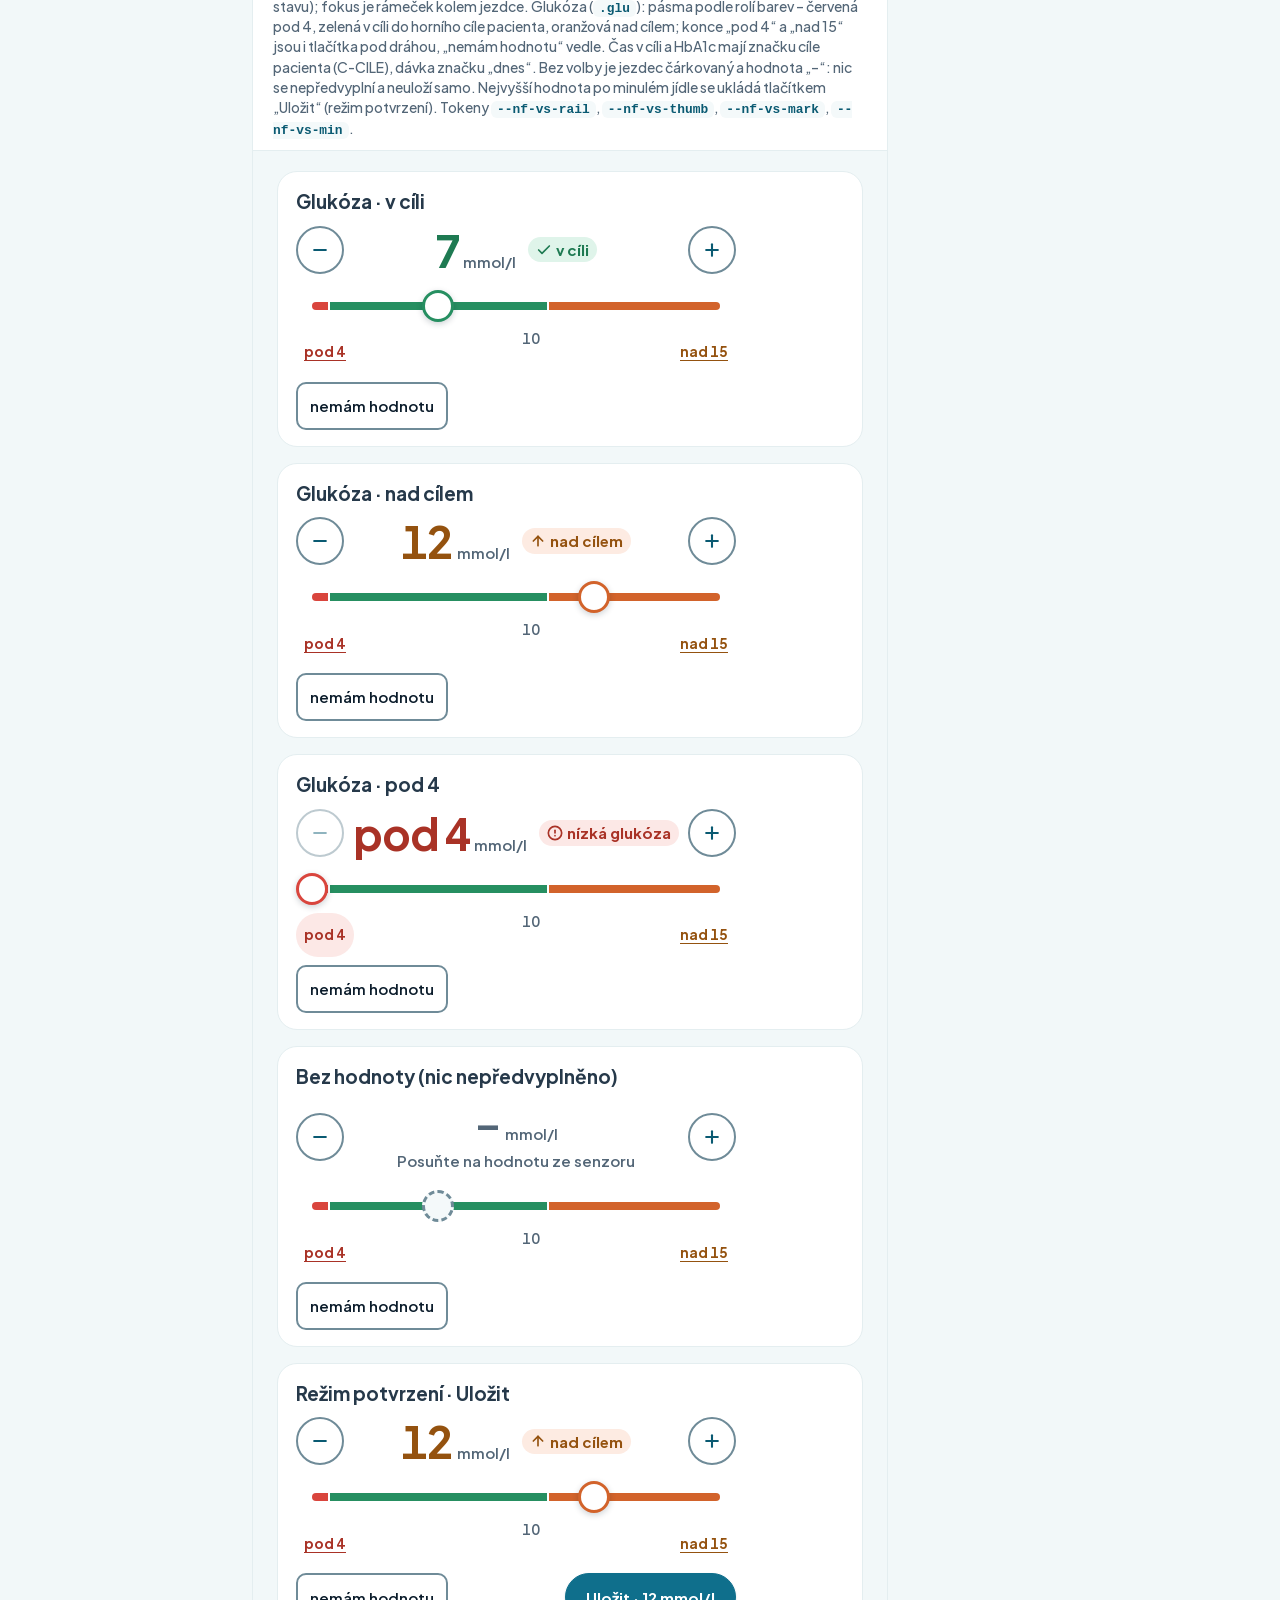
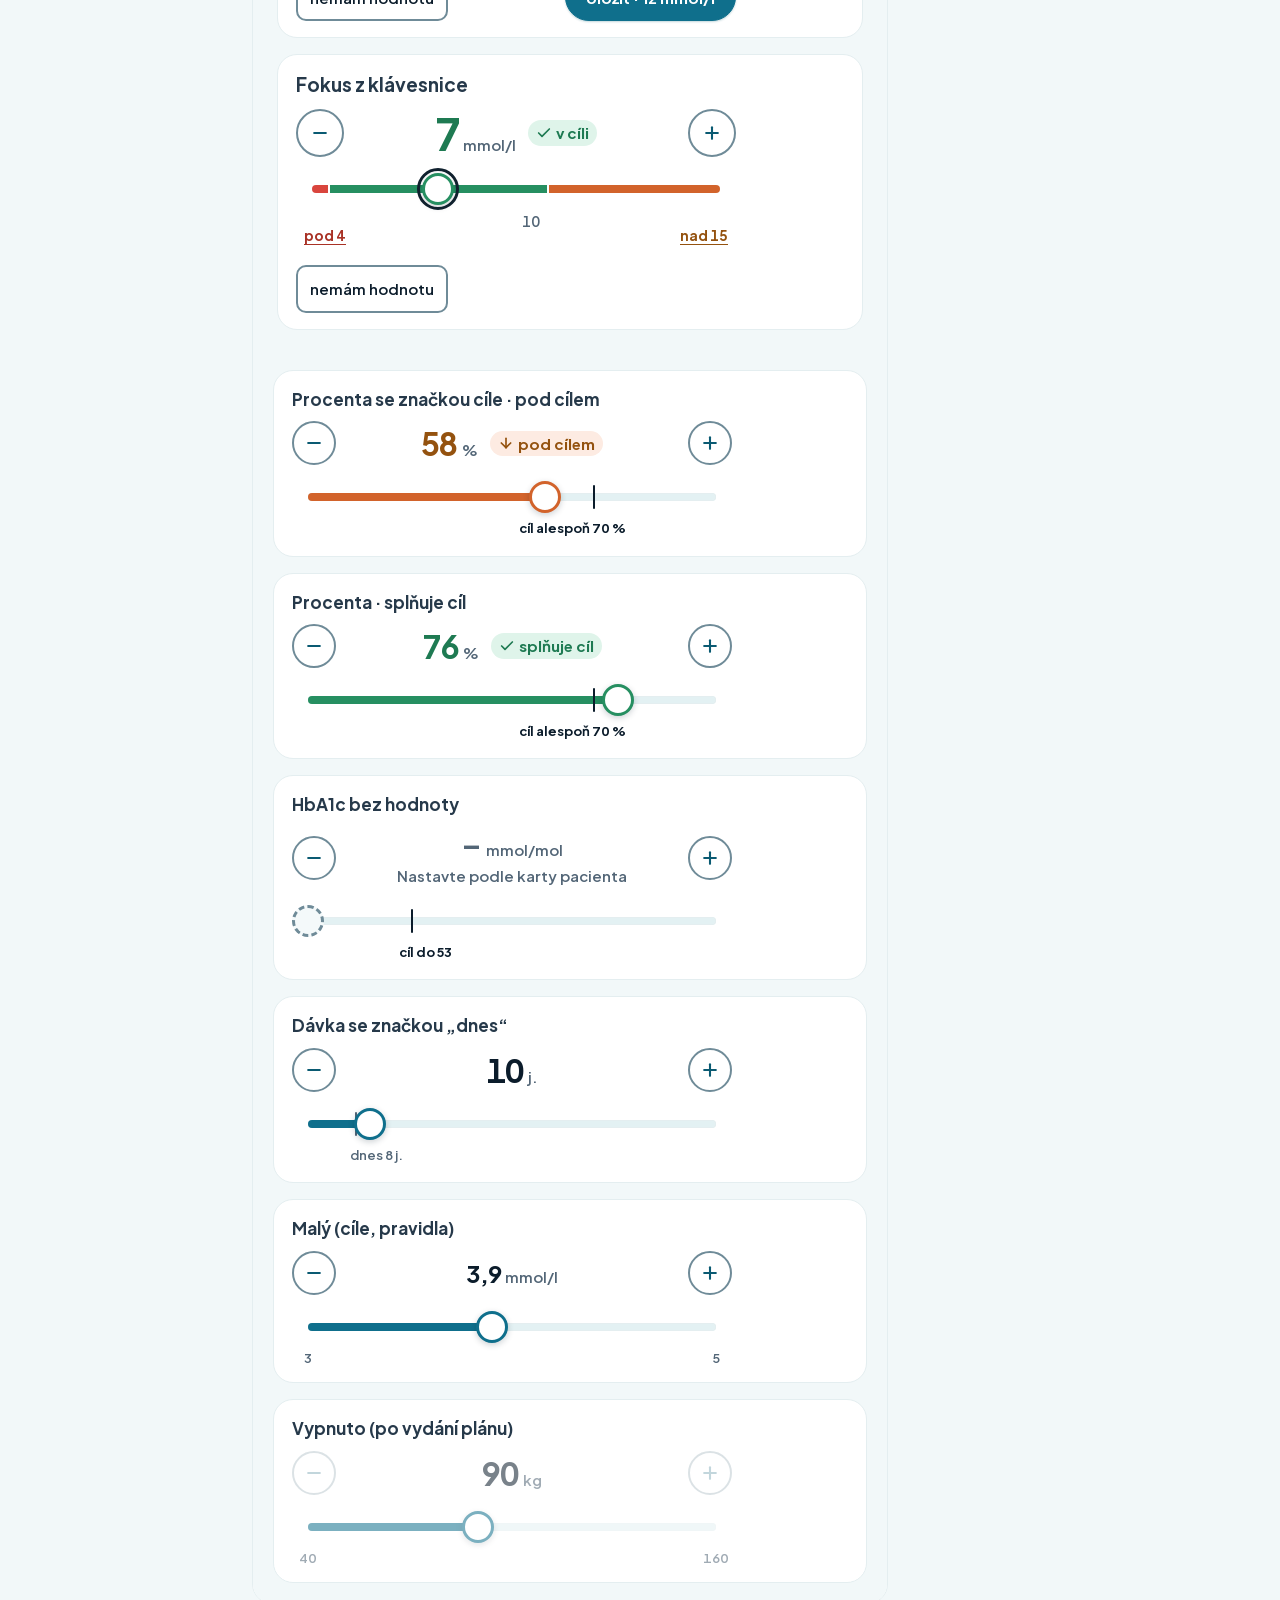
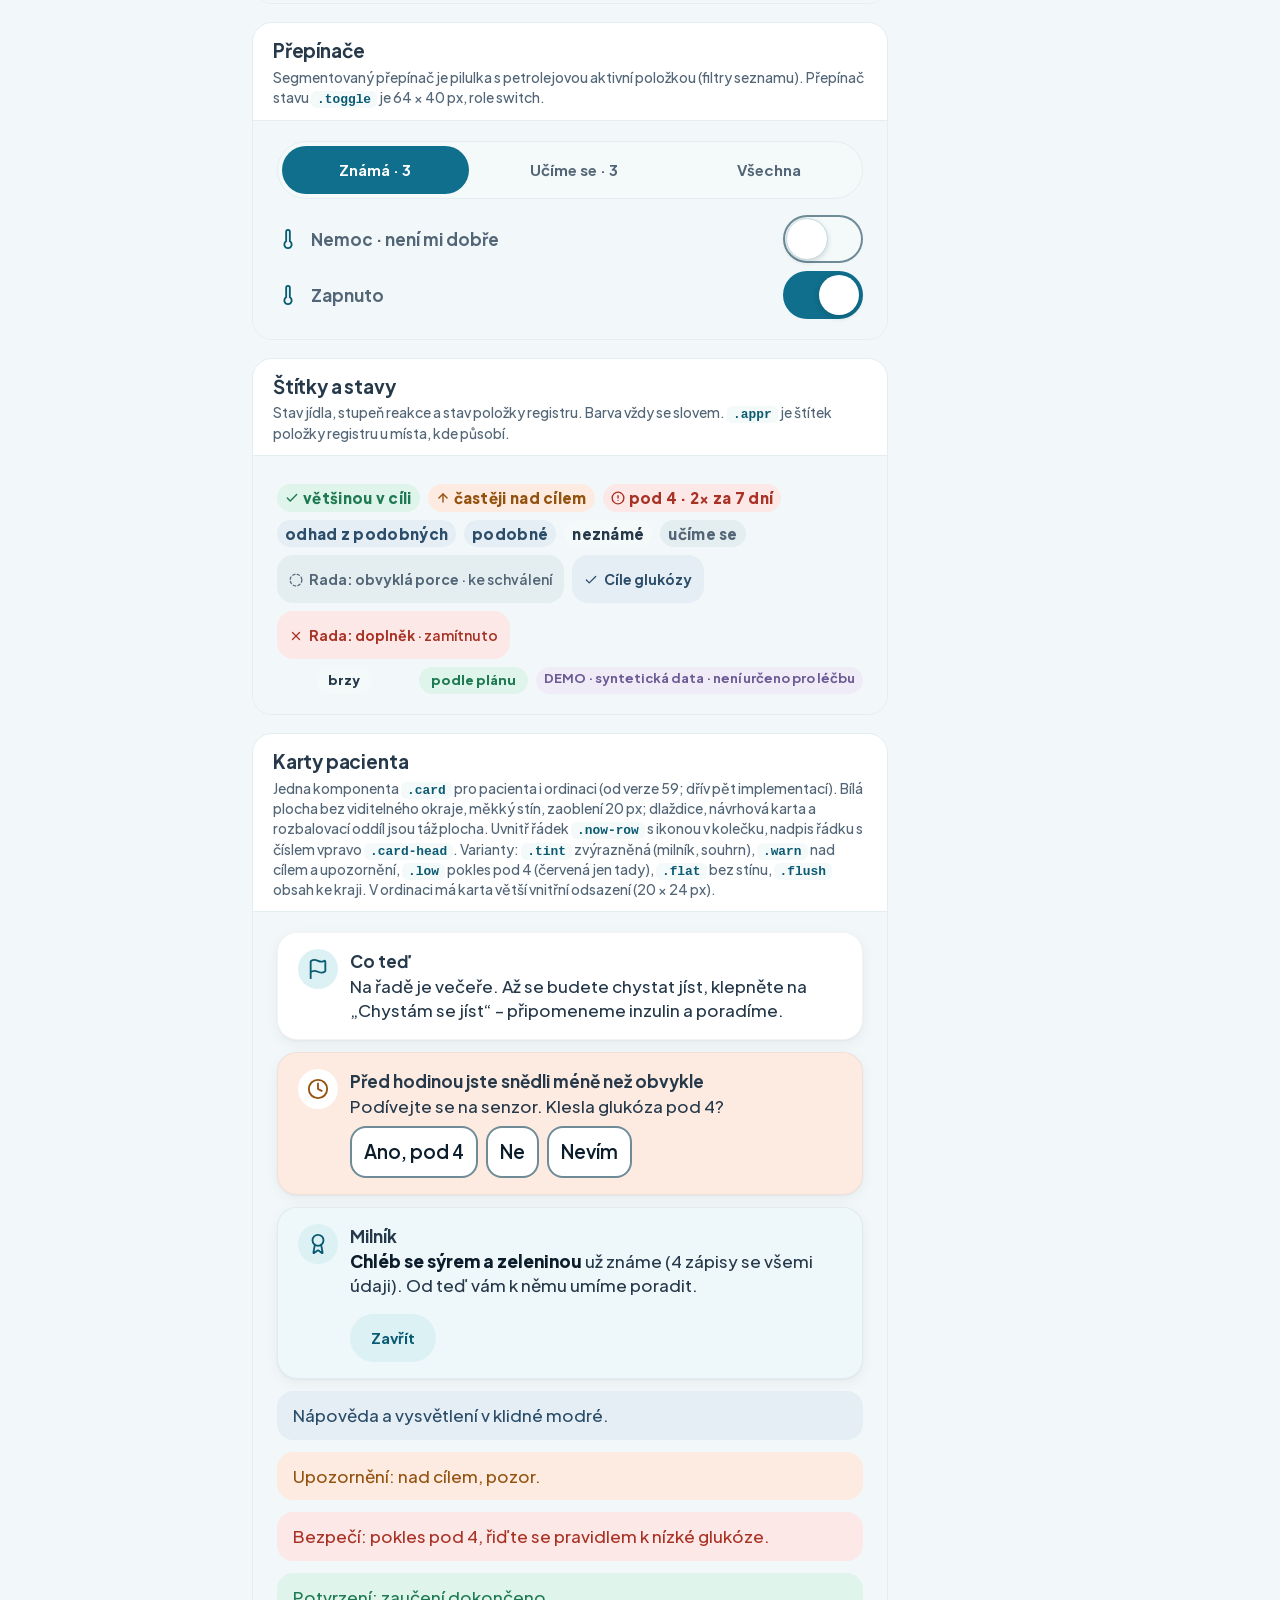
==== commit d877394b: "SCHEMA 86: méně je víc u pacienta – krátké obrazovky, Můj plán, pravidla krátce, štítky jen v ukázce" ====
--- a/design-system/index.html
+++ b/design-system/index.html
@@ -8,12 +8,12 @@
 <meta name="description" content="Živý katalog designového systému NutriFee: tokeny, komponenty, pravidla a předání vývojáři. Čte přímo CSS makety.">
 <meta http-equiv="Content-Security-Policy" content="default-src 'none'; script-src 'self'; style-src 'self' 'unsafe-inline'; font-src 'self'; img-src 'self' data:; form-action 'none'; base-uri 'none'">
 <link rel="icon" href="data:image/svg+xml,%3Csvg xmlns='http://www.w3.org/2000/svg' viewBox='0 0 40 40'%3E%3Crect width='40' height='40' rx='12' fill='%231A6E85'/%3E%3Cpath d='M11 29V11l18 18V11' fill='none' stroke='%23fff' stroke-width='4' stroke-linecap='round' stroke-linejoin='round'/%3E%3C/svg%3E">
-<link rel="stylesheet" href="../app/tokens.css?v=85">
-<link rel="stylesheet" href="../app/design.css?v=85">
-<link rel="stylesheet" href="../demo/demo.css?v=85">
-<link rel="stylesheet" href="catalog.css?v=85">
+<link rel="stylesheet" href="../app/tokens.css?v=86">
+<link rel="stylesheet" href="../app/design.css?v=86">
+<link rel="stylesheet" href="../demo/demo.css?v=86">
+<link rel="stylesheet" href="catalog.css?v=86">
 </head>
-<body class="ds" data-version="85">
+<body class="ds" data-version="86">
 <a class="skip" href="#main">Přeskočit na obsah</a>
 <header class="ds-head">
   <div class="ds-brand"><span class="brandmark" aria-hidden="true">N</span><div><b>NutriFee · designový systém</b><small>Živý katalog. Čte přímo <code>app/tokens.css</code>, <code>app/design.css</code> a <code>demo/demo.css</code> makety, proto se od ní nemůže rozejít.</small></div></div>
@@ -26,6 +26,7 @@
   <a href="#komponenty">Komponenty</a>
   <a href="#c-posuvnik">· Posuvník hodnoty</a>
   <a href="#c-hrdina">· Hrdina a bezpečnostní pravidlo</a>
+  <a href="#c-mene">· Méně je víc (verze 86)</a>
   <a href="#c-remeslo">· Ilustrace, časy, potvrzení</a>
   <a href="#c-jidlo">· Jídlo a učení</a>
   <a href="#c-podpis">· Dávka, tkanina, seznam jídel</a>
@@ -194,9 +195,23 @@
       <div style="display:flex;gap:14px;flex-wrap:wrap;align-items:center"><div class="stepper"><button type="button" aria-label="méně">−</button><span class="val">8<small>j. ke snídani</small></span><button type="button" aria-label="více">+</button></div><label class="field" style="margin:0;min-width:260px"><span>Poznámka (nepovinná)</span><textarea rows="2" placeholder="Např. jakou hodnotu nebo znění chcete"></textarea></label><label class="check"><input type="checkbox" checked><span><b>Dospělý s diabetem 2. typu</b> <span class="tag ok"><svg class="ico" viewBox="0 0 24 24" aria-hidden="true" focusable="false" data-icon="check"><path d="M20 6 9 17l-5-5"/></svg>z karty: splněno</span></span></label></div>
     </div></article>
 
-  <article class="comp" id="c-tabbar"><header><h2>Lišta záložek</h2><p>Čtyři záložky pacienta (Dnes · Jídla · Plán · Bezpečí), klasická lišta od kraje ke kraji přilepená ke spodnímu okraji, nad ní jemná linka a stín nahoru; spodní odsazení počítá s bezpečnou zónou telefonu (domovský indikátor). Aktivní záložka: bledě petrolejová pilulka 64 × 32 px jen kolem ikony, tučnější tah ikony, tmavší a tučnější popisek, <code>aria-current="page"</code>. Popisky vždy u všech čtyř. Rozhodnutí vlastníka 19. 10. 2026 (plovoucí pilulka zavržena: obsah kolem ní prosvítal, cíle nebyly u hrany telefonu). Jídla mají ikonu příboru, ne talíř.</p></header>
+  <article class="comp" id="c-mene"><header><h2>Méně je víc: otázka po jedné, Co teď s „Potom“, krátké pravidlo, víc o datech</h2><p>Od verze 86 (rozhodnutí vlastníka 5. 11. 2026, <code>15</code> odst. 15b). <b>Otázka po jedné</b>: v kroku 1 je otevřená jen jedna otázka s číslem <code>.qnum</code>; zodpovězená je řádek <code>.qdone</code> s fajfkou a „Změnit“, čekající šedé řádky <code>.qnext</code> pod nadpisem „Potom“. <b>Co teď s „Potom“</b>: pod hlavním tlačítkem jeden řádek <code>.next-line</code> (≤ 12 slov), co bude dál. <b>Krátké pravidlo</b>: v okamžiku události první krok velkým písmem <code>.rule-first</code>, „Co dál“ v bodech <code>.bul</code> a řádek „Celé pravidlo“ (<code>details.more.rule-full</code>); jinde jedna věta <code>.rule-short</code> a „Celé pravidlo“. <b>Víc o datech</b>: „Proč?“ / „Podrobnosti“ (<code>details.more</code>, vždy poslední řádek karty, jedna úroveň) a řádek se šipkou na stránku <code>.rowlink</code>. <b>Jak si vedu</b>: jedna věta slovem a ikonou <code>.how-line</code>, čísla až v Podrobnostech; výsledek jídla jednou velkým písmem <code>.state-big</code> se štítkem stavu.</p></header>
+    <div class="preview patient">
+      <div class="qdone"><span class="ck" aria-hidden="true"><svg class="ico" viewBox="0 0 24 24" aria-hidden="true" focusable="false" data-icon="check"><path d="M20 6 9 17l-5-5"/></svg></span><div><small>Inzulin k obědu</small><b>Ano, 10&nbsp;j. podle plánu</b></div><button type="button" class="btn link">Změnit</button></div>
+      <section class="card q-open"><p class="eyebrow q-h"><span class="qnum" aria-hidden="true">3</span>Glukóza teď · 12:10</p><p class="small muted mt-1 mb-2">Posuňte na číslo z aplikace senzoru.</p><details class="more mt-2"><summary>Když hodnotu nemáte</summary><p class="small muted">Klepněte na „nemám hodnotu“ – jídlo zapíšeme i tak.</p></details></section>
+      <div class="q-later"><p class="eyebrow mt-4 mb-1">Potom jeden pohled do aplikace senzoru</p><div class="qnext"><span class="n" aria-hidden="true">2</span>Nejvyšší glukóza po snídani</div><div class="qnext"><span class="n" aria-hidden="true">3</span>Glukóza teď</div></div>
+      <section class="card hero"><p class="eyebrow">Co teď</p><h2 class="hero-msg">Další jídlo: oběd</h2><p class="hero-sub">Inzulin k obědu až před jídlem.</p><div class="actions col mt-4"><button type="button" class="btn primary big"><svg class="ico" viewBox="0 0 24 24" aria-hidden="true" focusable="false" data-icon="utensils"><path d="M3 2v7c0 1.1.9 2 2 2h4a2 2 0 0 0 2-2V2"/><path d="M7 2v20"/><path d="M21 15V2a5 5 0 0 0-5 5v6c0 1.1.9 2 2 2h3Zm0 0v7"/></svg> Chystám se jíst</button></div><p class="next-line"><svg class="ico" viewBox="0 0 24 24" aria-hidden="true" focusable="false" data-icon="arrow-right"><path d="M5 12h14"/><path d="m12 5 7 7-7 7"/></svg> Potom: připomeneme inzulin a poradíme k jídlu.</p></section>
+    </div>
+    <div class="preview patient">
+      <section class="card doc low event"><p class="eyebrow doc-h"><svg class="ico" viewBox="0 0 24 24" aria-hidden="true" focusable="false" data-icon="shield"><path d="M20 13c0 5-3.5 7.5-7.66 8.95a1 1 0 0 1-.67-.01C7.5 20.5 4 18 4 13V6a1 1 0 0 1 1-1c2 0 4.5-1.2 6.24-2.72a1.17 1.17 0 0 1 1.52 0C14.51 3.81 17 5 19 5a1 1 0 0 1 1 1z"/></svg> Glukóza je teď pod 4</p><p class="rule-first">Když glukóza klesne pod <b>4 mmol/l</b>, hned vypijte asi 1,5 dl džusu nebo snězte 3–4 kostky cukru.</p><p class="eyebrow mt-3 mb-1">Co dál</p><ul class="bul rule-next"><li>Za 15 min glukózu změřte znovu.</li><li>Když je pořád pod <b>4 mmol/l</b>, dejte si džus nebo cukr ještě jednou; když je pod 4 i potom, volejte záchrannou službu.</li></ul><details class="more rule-full mt-2"><summary>Celé pravidlo</summary><p class="small">(celé schválené znění a „O pravidle“)</p></details></section>
+      <section class="card doc low"><p class="eyebrow doc-h"><svg class="ico" viewBox="0 0 24 24" aria-hidden="true" focusable="false" data-icon="shield"><path d="M20 13c0 5-3.5 7.5-7.66 8.95a1 1 0 0 1-.67-.01C7.5 20.5 4 18 4 13V6a1 1 0 0 1 1-1c2 0 4.5-1.2 6.24-2.72a1.17 1.17 0 0 1 1.52 0C14.51 3.81 17 5 19 5a1 1 0 0 1 1 1z"/></svg> Méně jídla než obvykle · oběd</p><p class="rule-short">Když sníte méně než obvykle a inzulin už je píchnutý, změřte glukózu za <b>60 min</b>.</p><details class="more rule-full mt-2"><summary>Celé pravidlo</summary><p class="small">(celé znění)</p></details><p class="next-line ta-l"><svg class="ico" viewBox="0 0 24 24" aria-hidden="true" focusable="false" data-icon="arrow-right"><path d="M5 12h14"/><path d="m12 5 7 7-7 7"/></svg> Potom: za 60 min od jídla se zeptáme, jestli glukóza klesla pod 4.</p></section>
+      <section class="card result"><p class="eyebrow">Jak to dopadlo · snídaně</p><div class="state-big over">nad 15&nbsp;mmol/l <span class="tag over"><svg class="ico" viewBox="0 0 24 24" aria-hidden="true" focusable="false" data-icon="arrow-up"><path d="m5 12 7-7 7 7"/><path d="M12 19V5"/></svg>nad cílem</span></div><p class="mt-0 mb-2">Dřív bývala nejvyšší kolem 9. <b>Bylo to stejné jídlo?</b></p><details class="more mt-2"><summary>Podrobnosti</summary><p class="small">(stupnice a vysvětlení)</p></details></section>
+      <section class="card how mini-card"><p class="eyebrow">Jak si vedu</p><p class="how-line mixed"><svg class="ico" viewBox="0 0 24 24" aria-hidden="true" focusable="false" data-icon="arrow-up"><path d="m5 12 7-7 7 7"/><path d="M12 19V5"/></svg><span>Tento týden: po obědě a večeři většinou v cíli, po snídani častěji nad cílem.</span></p><button type="button" class="rowlink"><span>Můj plán<small>cesta ke kontrole a plnění plánu</small></span><svg class="ico" viewBox="0 0 24 24" aria-hidden="true" focusable="false" data-icon="chevron-right"><path d="m9 18 6-6-6-6"/></svg></button></section>
+    </div></article>
+
+  <article class="comp" id="c-tabbar"><header><h2>Lišta záložek</h2><p>Čtyři záložky pacienta (Dnes · Jídla · Můj plán · Bezpečí; od verze 86 „Můj plán“), klasická lišta od kraje ke kraji přilepená ke spodnímu okraji, nad ní jemná linka a stín nahoru; spodní odsazení počítá s bezpečnou zónou telefonu (domovský indikátor). Aktivní záložka: bledě petrolejová pilulka 64 × 32 px jen kolem ikony, tučnější tah ikony, tmavší a tučnější popisek, <code>aria-current="page"</code>. Popisky vždy u všech čtyř. Rozhodnutí vlastníka 19. 10. 2026 (plovoucí pilulka zavržena: obsah kolem ní prosvítal, cíle nebyly u hrany telefonu). Jídla mají ikonu příboru, ne talíř.</p></header>
     <div class="preview patient" style="padding-bottom:20px">
-      <nav class="tabbar ds-static" aria-label="Hlavní nabídka"><button type="button" class="active" aria-current="page"><span class="ic" aria-hidden="true"><svg class="ico" viewBox="0 0 24 24"><path d="M15 21v-8a1 1 0 0 0-1-1h-4a1 1 0 0 0-1 1v8"/><path d="M3 10a2 2 0 0 1 .709-1.528l7-6a2 2 0 0 1 2.582 0l7 6A2 2 0 0 1 21 10v9a2 2 0 0 1-2 2H5a2 2 0 0 1-2-2z"/></svg></span>Dnes</button><button type="button"><span class="ic" aria-hidden="true"><svg class="ico" viewBox="0 0 24 24"><circle cx="12" cy="12" r="10"/><circle cx="12" cy="12" r="2"/></svg></span>Jídla</button><button type="button"><span class="ic" aria-hidden="true"><svg class="ico" viewBox="0 0 24 24"><path d="M8 5h13"/><path d="M8 12h13"/><path d="M8 19h13"/><path d="M3 5h.01"/><path d="M3 12h.01"/><path d="M3 19h.01"/></svg></span>Plán</button><button type="button"><span class="ic" aria-hidden="true"><svg class="ico" viewBox="0 0 24 24"><path d="M20 13c0 5-3.5 7.5-7.66 8.95a1 1 0 0 1-.67-.01C7.5 20.5 4 18 4 13V6a1 1 0 0 1 1-1c2 0 4.5-1.2 6.24-2.72a1.17 1.17 0 0 1 1.52 0C14.51 3.81 17 5 19 5a1 1 0 0 1 1 1z"/></svg></span>Bezpečí</button></nav>
+      <nav class="tabbar ds-static" aria-label="Hlavní nabídka"><button type="button" class="active" aria-current="page"><span class="ic" aria-hidden="true"><svg class="ico" viewBox="0 0 24 24"><path d="M15 21v-8a1 1 0 0 0-1-1h-4a1 1 0 0 0-1 1v8"/><path d="M3 10a2 2 0 0 1 .709-1.528l7-6a2 2 0 0 1 2.582 0l7 6A2 2 0 0 1 21 10v9a2 2 0 0 1-2 2H5a2 2 0 0 1-2-2z"/></svg></span>Dnes</button><button type="button"><span class="ic" aria-hidden="true"><svg class="ico" viewBox="0 0 24 24"><circle cx="12" cy="12" r="10"/><circle cx="12" cy="12" r="2"/></svg></span>Jídla</button><button type="button"><span class="ic" aria-hidden="true"><svg class="ico" viewBox="0 0 24 24"><path d="M8 5h13"/><path d="M8 12h13"/><path d="M8 19h13"/><path d="M3 5h.01"/><path d="M3 12h.01"/><path d="M3 19h.01"/></svg></span>Můj plán</button><button type="button"><span class="ic" aria-hidden="true"><svg class="ico" viewBox="0 0 24 24"><path d="M20 13c0 5-3.5 7.5-7.66 8.95a1 1 0 0 1-.67-.01C7.5 20.5 4 18 4 13V6a1 1 0 0 1 1-1c2 0 4.5-1.2 6.24-2.72a1.17 1.17 0 0 1 1.52 0C14.51 3.81 17 5 19 5a1 1 0 0 1 1 1z"/></svg></span>Bezpečí</button></nav>
     </div></article>
 
   <article class="comp" id="c-ordinace"><header><h2>Ordinace: dlaždice, návrhová karta, položka registru</h2><p>Dlaždice souhrnu nesou barvu, znak i slovo. Návrhová karta má číslo, název a stav. Řádek registru má ikonu v kolečku, název a popis.</p></header>
@@ -359,6 +374,6 @@
 </aside>
 </div>
 <div id="toast" aria-live="polite" aria-atomic="true"></div>
-<script src="catalog.js?v=85"></script>
+<script src="catalog.js?v=86"></script>
 </body>
 </html>
--- a/app/design.css
+++ b/app/design.css
@@ -943,3 +943,70 @@
 .night-low .choice.chip{width:auto;padding-inline:var(--nf-s4)}
 /* SCHEMA 80 (31/02 B3): HbA1c voličem – hodnota mřížkou a datum odběru výběrem */
 .hba-field select{min-height:var(--nf-tap);font:inherit}
+/* ---------- SCHEMA 86 „méně je víc“ (rozhodnutí vlastníka 5. 11. 2026; vzory z navrhy-designu/33/navrhy/navrh.css, hodnoty jen z tokenů) ---------- */
+/* Krok 1: zodpovězená otázka jako řádek se „Změnit“, čekající jako šedý řádek s číslem, číslo otevřené otázky */
+.qdone{display:grid;grid-template-columns:auto 1fr auto;align-items:center;gap:var(--nf-s3);padding:var(--nf-s3) var(--nf-s4);background:var(--nf-surface);border-radius:var(--nf-r-md);box-shadow:var(--nf-sh-card);margin-bottom:var(--nf-s3)}
+.qdone .ck{width:var(--nf-radio);height:var(--nf-radio);border-radius:50%;background:var(--nf-ok-bg);color:var(--nf-ok-text);display:grid;place-items:center}
+.qdone .ck svg.ico{width:var(--nf-icon-3xs);height:var(--nf-icon-3xs);stroke-width:3}
+.qdone small{display:block;color:var(--nf-muted);font-size:var(--nf-fs-xs)}
+.qdone b{font-size:var(--nf-fs-md)}
+.qdone .tag{margin-left:var(--nf-s1)}
+.qnext{display:flex;align-items:center;gap:var(--nf-s3);padding:var(--nf-s2) var(--nf-s4);color:var(--nf-muted);font-size:var(--nf-fs-sm)}
+.qnext .n{width:var(--nf-radio);height:var(--nf-radio);border-radius:50%;border:var(--nf-bw) solid var(--nf-line-strong);display:grid;place-items:center;font-size:var(--nf-fs-xs);font-weight:var(--nf-w-strong);flex:none}
+.qnum{display:inline-grid;place-items:center;width:var(--nf-radio);height:var(--nf-radio);border-radius:50%;background:var(--nf-primary);color:var(--nf-on-primary);font-size:var(--nf-fs-xs);font-weight:var(--nf-w-strong);margin-right:var(--nf-s2)}
+.q-h{display:flex;align-items:center}
+/* Řádek „co bude dál“ pod hlavním tlačítkem (P6) */
+.next-line{font-size:var(--nf-fs-sm);color:var(--nf-muted);text-align:center;margin:var(--nf-s2) 0 0}
+.next-line.ta-l{text-align:left}
+.next-line svg.ico{width:var(--nf-icon-3xs);height:var(--nf-icon-3xs);vertical-align:var(--nf-ico-valign-sm)}
+/* Výsledek jednou, velkým písmem a se štítkem stavu */
+.state-big{display:flex;align-items:center;flex-wrap:wrap;gap:var(--nf-s2);font-family:var(--nf-font-display);font-size:var(--nf-fs-xl);font-weight:var(--nf-w-display-strong);margin:var(--nf-s2) 0}
+.state-big.over{color:var(--nf-over-text)}.state-big.ok{color:var(--nf-ok-text)}.state-big.low{color:var(--nf-low-text)}
+/* Řádek se šipkou na stránku (vzor „víc o datech“) */
+.rowlink{display:flex;align-items:center;justify-content:space-between;gap:var(--nf-s2);width:100%;min-height:var(--nf-tap);padding:var(--nf-s2) 0;margin-top:var(--nf-s2);border:0;border-top:1px solid var(--nf-line);background:transparent;color:var(--nf-primary-strong);font:inherit;font-weight:var(--nf-w-strong);text-align:left;cursor:pointer}
+.rowlink svg.ico{width:var(--nf-icon-sm);height:var(--nf-icon-sm);flex:none}
+.rowlink span small{display:block;color:var(--nf-muted);font-weight:var(--nf-w-text);font-size:var(--nf-fs-xs)}
+/* Rada: hlavní rada plná, další rady jako řádky v téže kartě */
+.advice-card .advice.main{border:0;padding:0;margin:0;background:transparent}
+.advice-card .advice.main.taken{background:transparent}
+.adv-line{display:grid;grid-template-columns:1fr;gap:var(--nf-s2);padding:var(--nf-s3) 0 0;margin-top:var(--nf-s3);border-top:1px solid var(--nf-line)}
+.adv-line.advice{border-radius:0;border-width:1px 0 0;border-style:solid;border-color:var(--nf-line);background:transparent}
+.adv-line.advice.taken{background:transparent;border-color:var(--nf-ok)}
+.adv-line .t{font-weight:var(--nf-w-strong)}
+.adv-line .choice-row{display:flex;gap:var(--nf-s2);margin-top:0}
+.adv-line .choice-row .choice{flex:1}
+.bul{margin:var(--nf-s2) 0 var(--nf-s3);padding-left:var(--nf-s5)}
+.bul li{margin:var(--nf-s1) 0}
+/* Dnes: pozdrav a „Není mi dobře“ v jednom řádku */
+.head-row{display:flex;align-items:flex-start;justify-content:space-between;gap:var(--nf-s3);margin-bottom:var(--nf-s3)}
+.head-row h1{margin:0}
+.head-row.mb-0{margin-bottom:0;align-items:center}
+.sick-chip{display:inline-flex;align-items:center;gap:var(--nf-s1);min-height:var(--nf-tap);padding:0 var(--nf-s3);border-radius:var(--nf-r-pill);border:var(--nf-bw) solid var(--nf-border-control);background:var(--nf-surface);color:var(--nf-ink);font:inherit;font-size:var(--nf-fs-xs);font-weight:var(--nf-w-strong);white-space:nowrap;cursor:pointer;flex:none}
+.sick-chip svg.ico{width:var(--nf-icon-xs);height:var(--nf-icon-xs)}
+.mini-card{padding:var(--nf-s3) var(--nf-s5)}
+.foodrow{display:flex;align-items:center;gap:var(--nf-s3)}
+.foodrow .name{font-weight:var(--nf-w-strong);font-size:var(--nf-fs-md)}
+.q2col{display:grid;grid-template-columns:1fr 1fr;gap:var(--nf-s2)}.q2col .choice{width:100%;justify-content:center}.q2col .wide{grid-column:1 / -1}
+/* Bezpečnostní pravidlo krátce: první krok velkým písmem, „Co dál“ v bodech, celé znění na klepnutí */
+.rule-first{margin:var(--nf-s2) 0 0;font-size:var(--nf-fs-lg);font-weight:var(--nf-w-strong);line-height:1.35;color:var(--nf-ink)}
+.rule-short{margin:var(--nf-s1) 0 0;font-weight:var(--nf-w-semi);color:var(--nf-ink)}
+.rule-next li{font-weight:var(--nf-w-semi)}
+.doc-q.full{font-size:var(--nf-fs-md);font-weight:var(--nf-w-text)}
+.rule-list>li{padding:var(--nf-s1) 0;border-top:1px solid var(--nf-line)}
+.rule-list>li:first-child{border-top:0}
+.rule-list details.more>summary{font-size:var(--nf-fs-md);color:var(--nf-ink)}
+/* Jak si vedu: jedna věta slovem a ikonou */
+.how-line{display:flex;align-items:flex-start;gap:var(--nf-s2);margin:var(--nf-s1) 0;font-weight:var(--nf-w-strong);color:var(--nf-ink)}
+.how-line svg.ico{width:var(--nf-icon-sm);height:var(--nf-icon-sm);flex:none;margin-top:var(--nf-s05)}
+.how-line.ok svg.ico{color:var(--nf-ok-text)}.how-line.over svg.ico,.how-line.mixed svg.ico{color:var(--nf-over-text)}.how-line.few svg.ico{color:var(--nf-muted)}
+/* Můj plán: plnění plánu za týden s fajfkami (jen činy) */
+.habit-week{margin:0}
+.hweek{display:flex;align-items:center;justify-content:space-between;gap:var(--nf-s3);padding:var(--nf-s2) 0;border-top:1px solid var(--nf-line)}
+.hweek:first-child{border-top:0}
+.hweek .marks{display:flex;gap:var(--nf-s1);flex:none}
+.hweek .marks i{width:var(--nf-check);height:var(--nf-check);border-radius:50%;display:grid;place-items:center;border:var(--nf-bw) solid var(--nf-border-control)}
+.hweek .marks i.ok{background:var(--nf-ok);border-color:var(--nf-ok);color:var(--nf-on-primary)}
+.hweek .marks i.future{border-style:dashed;border-color:var(--nf-line-strong)}
+.hweek .marks svg.ico{width:var(--nf-icon-4xs);height:var(--nf-icon-4xs);stroke-width:2.4}
+.fix-ins .btn.link{min-height:var(--nf-tap)}
+.export-how ol{margin-top:var(--nf-s2)}
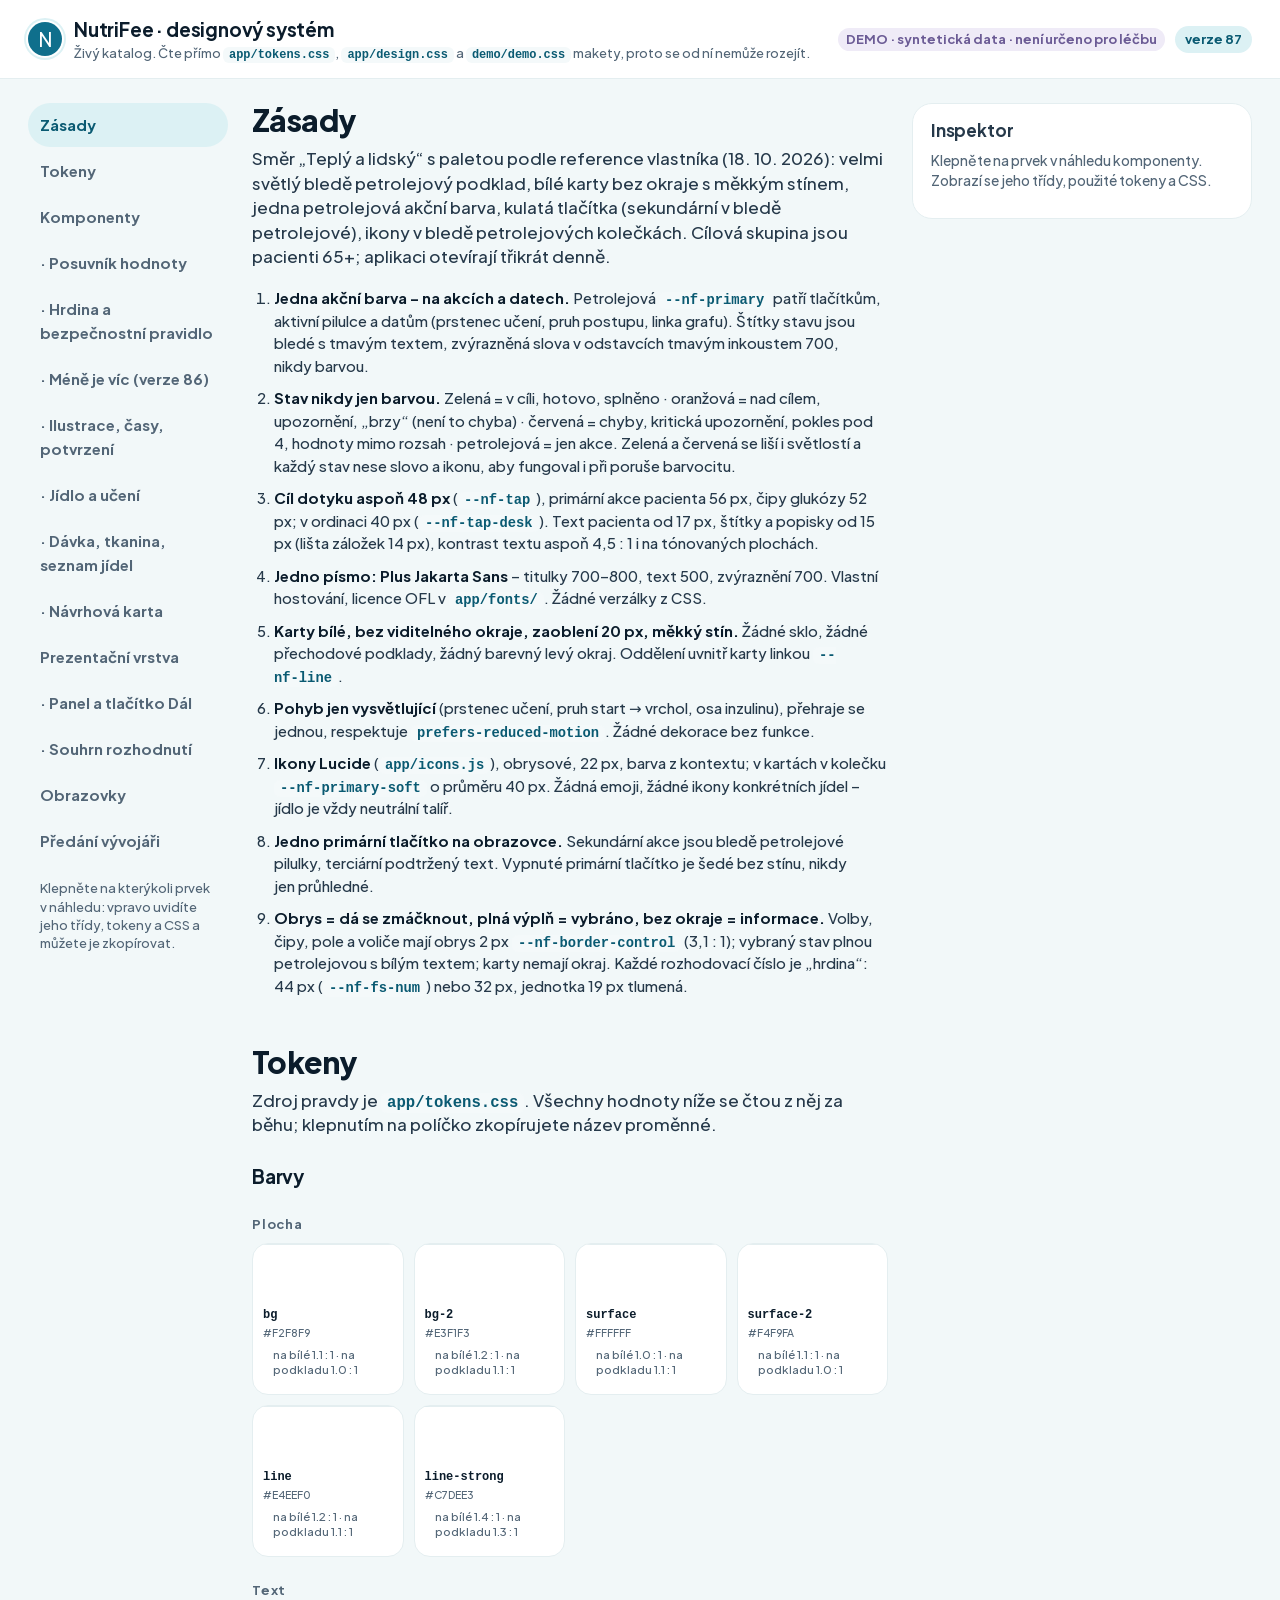
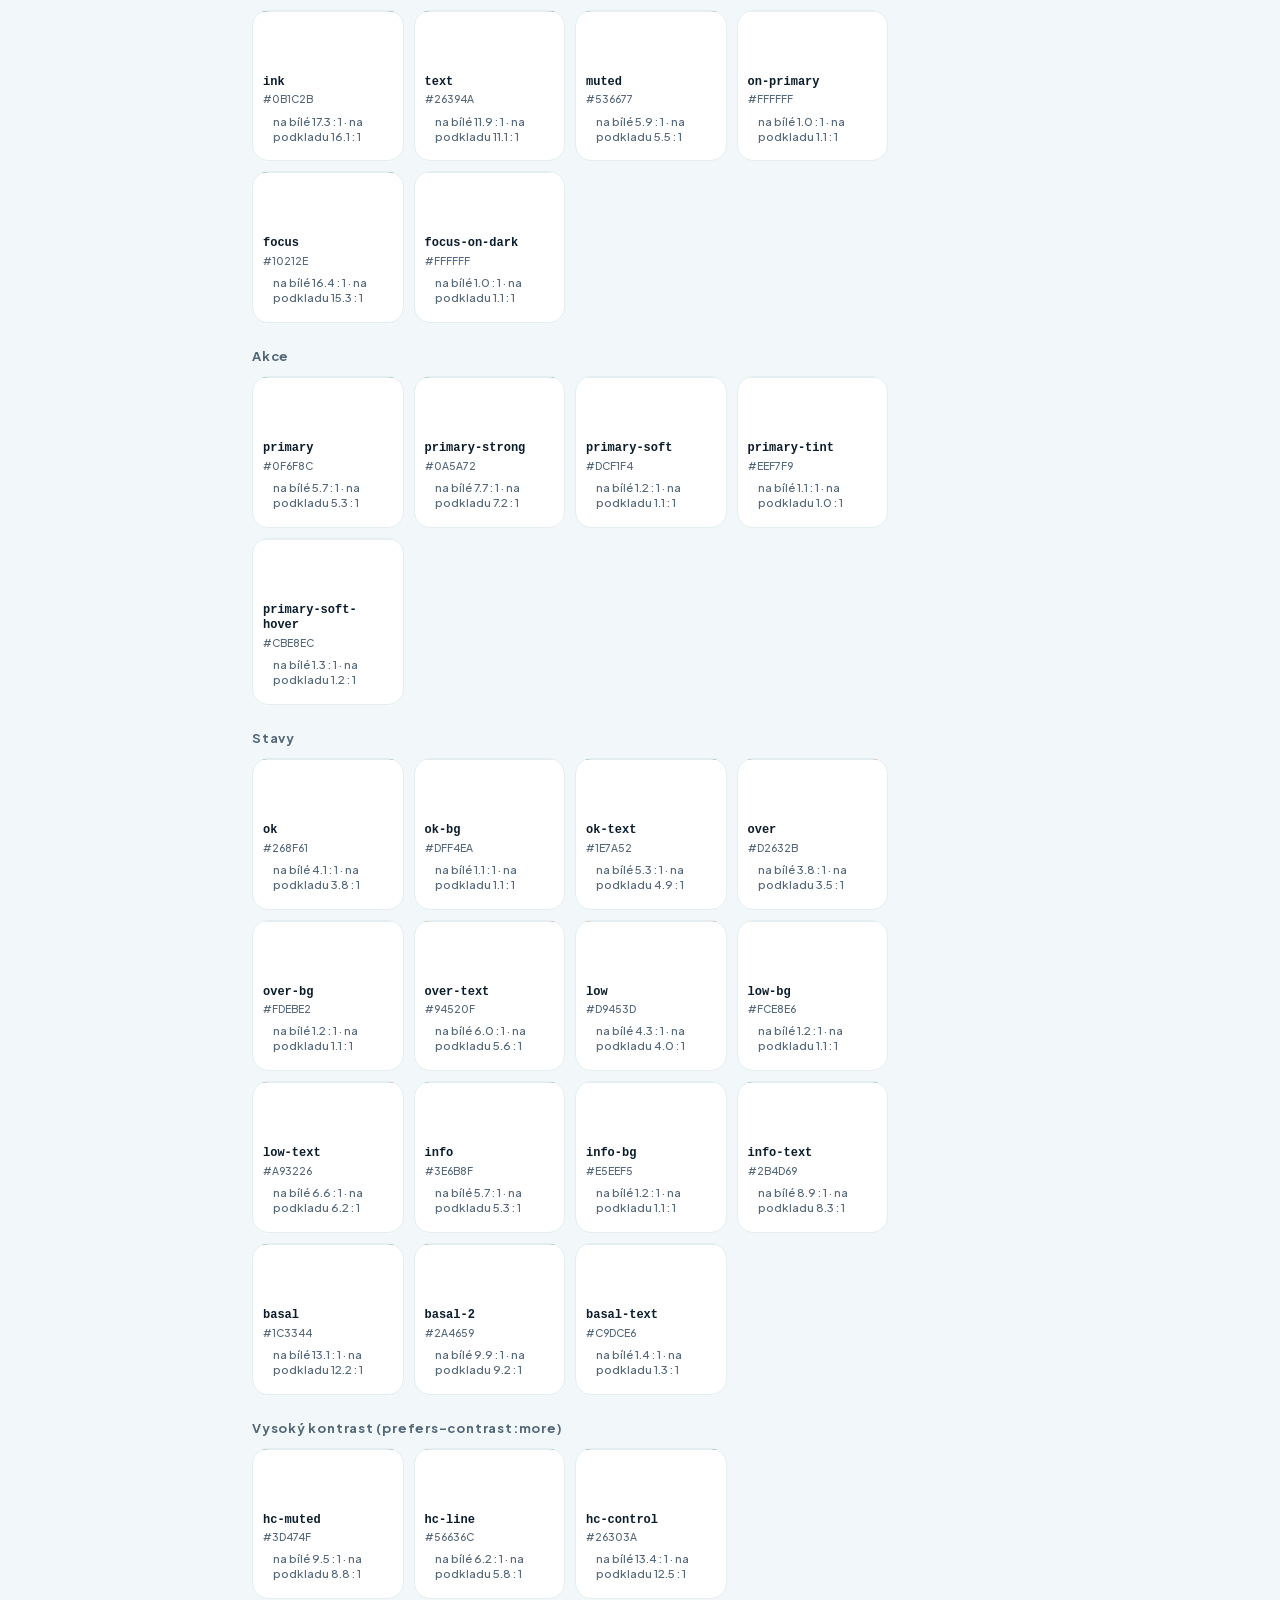
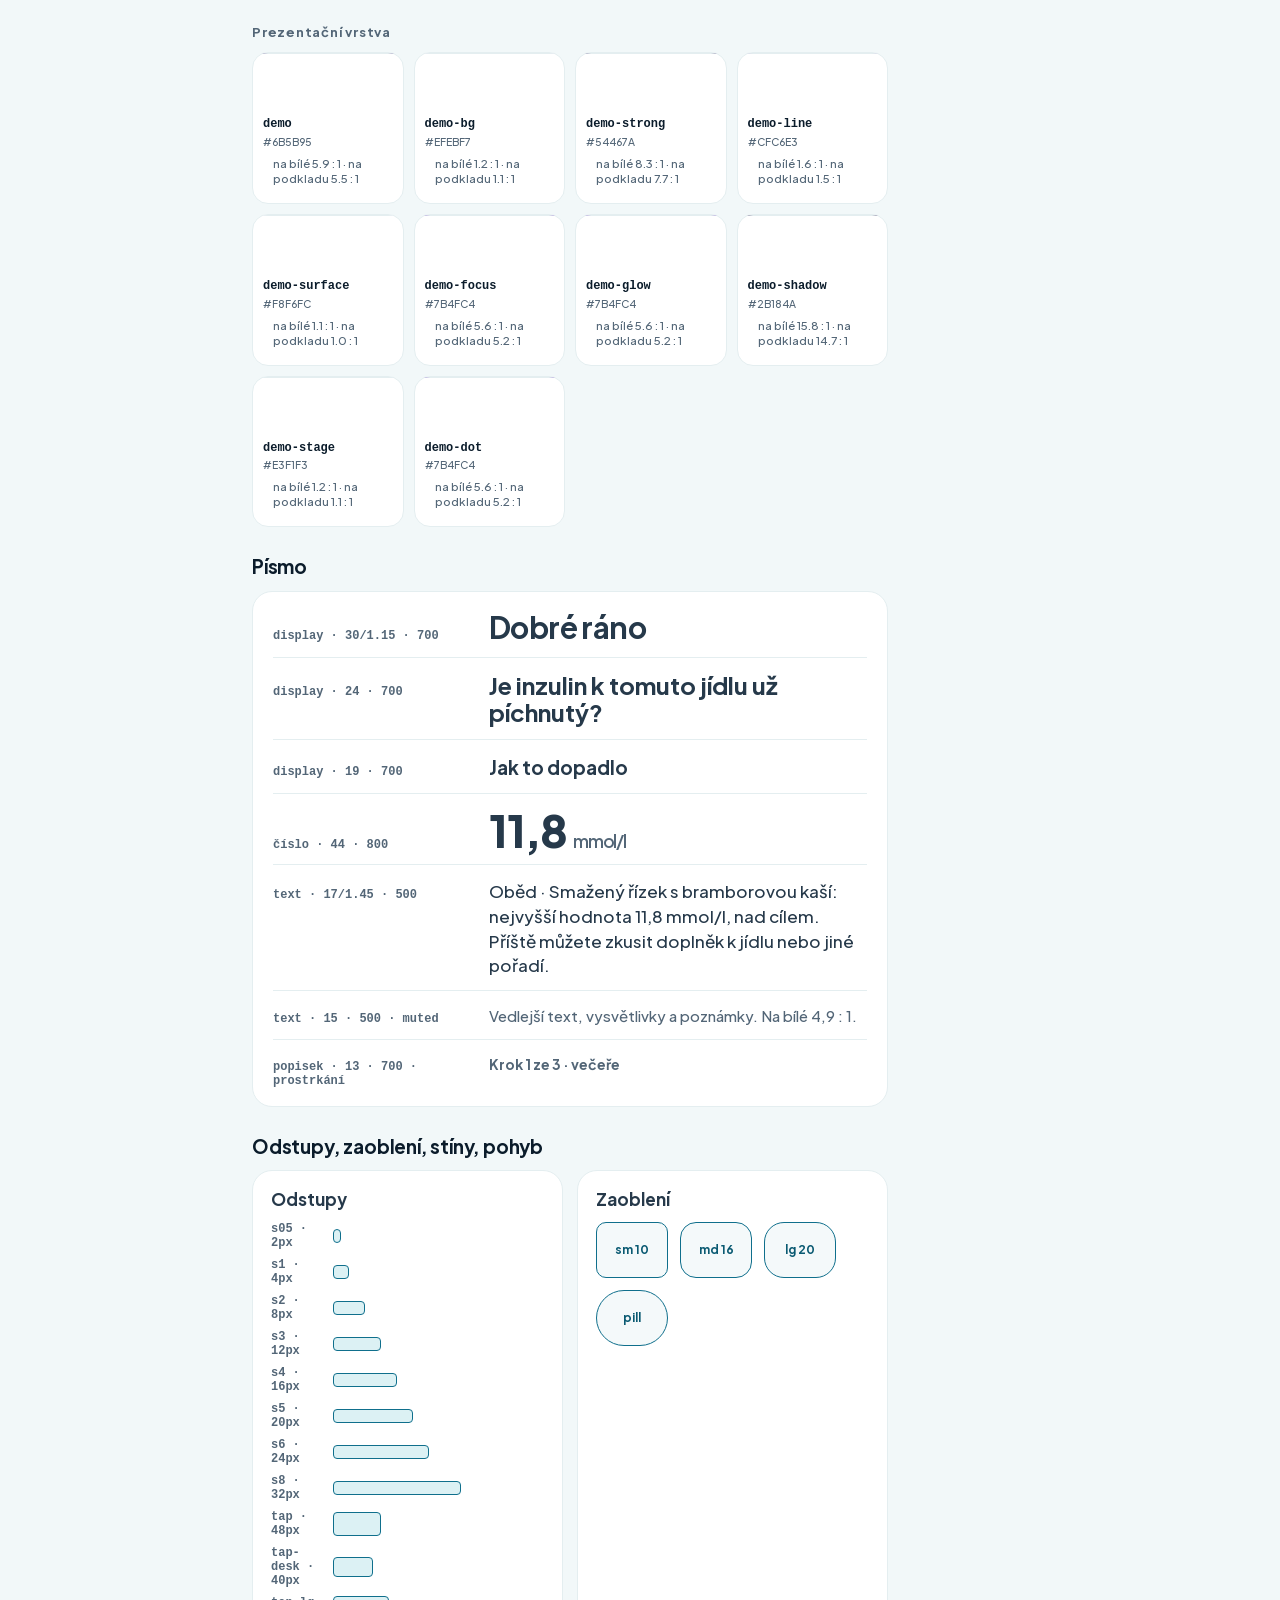
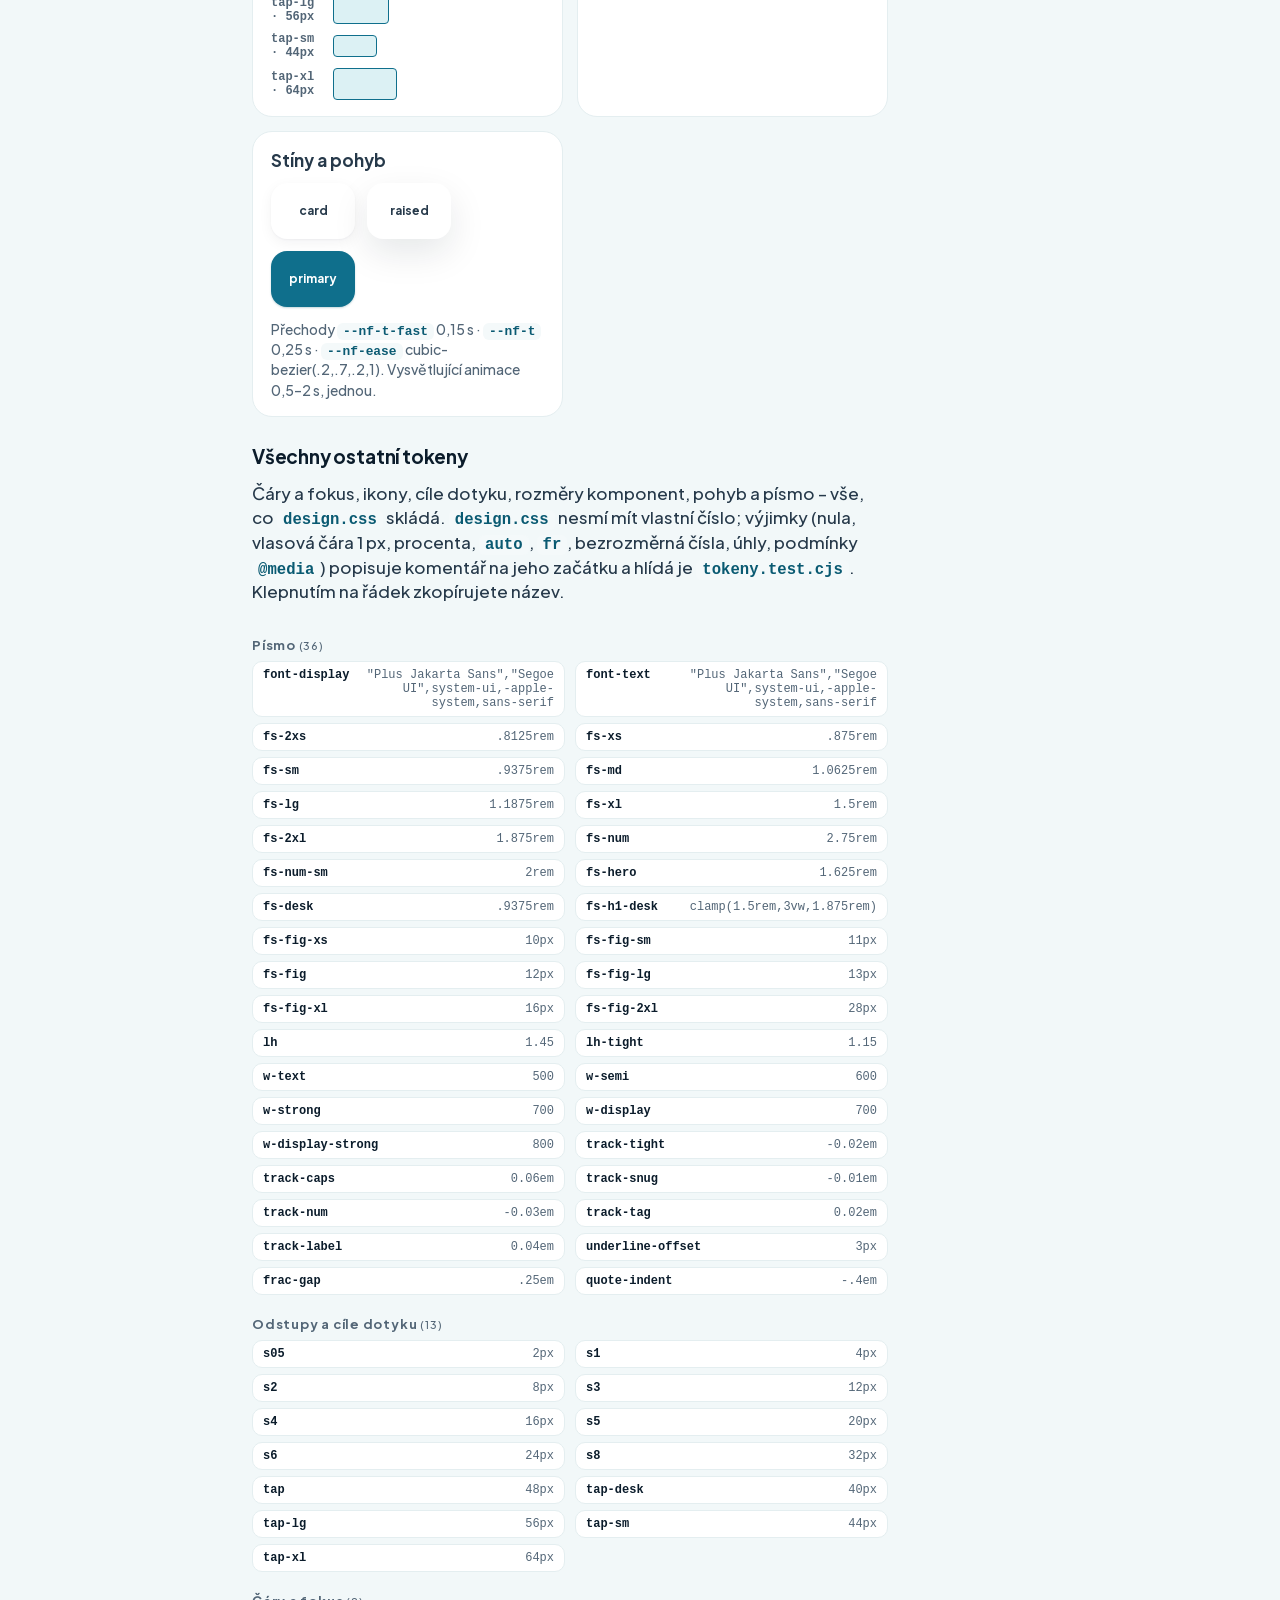
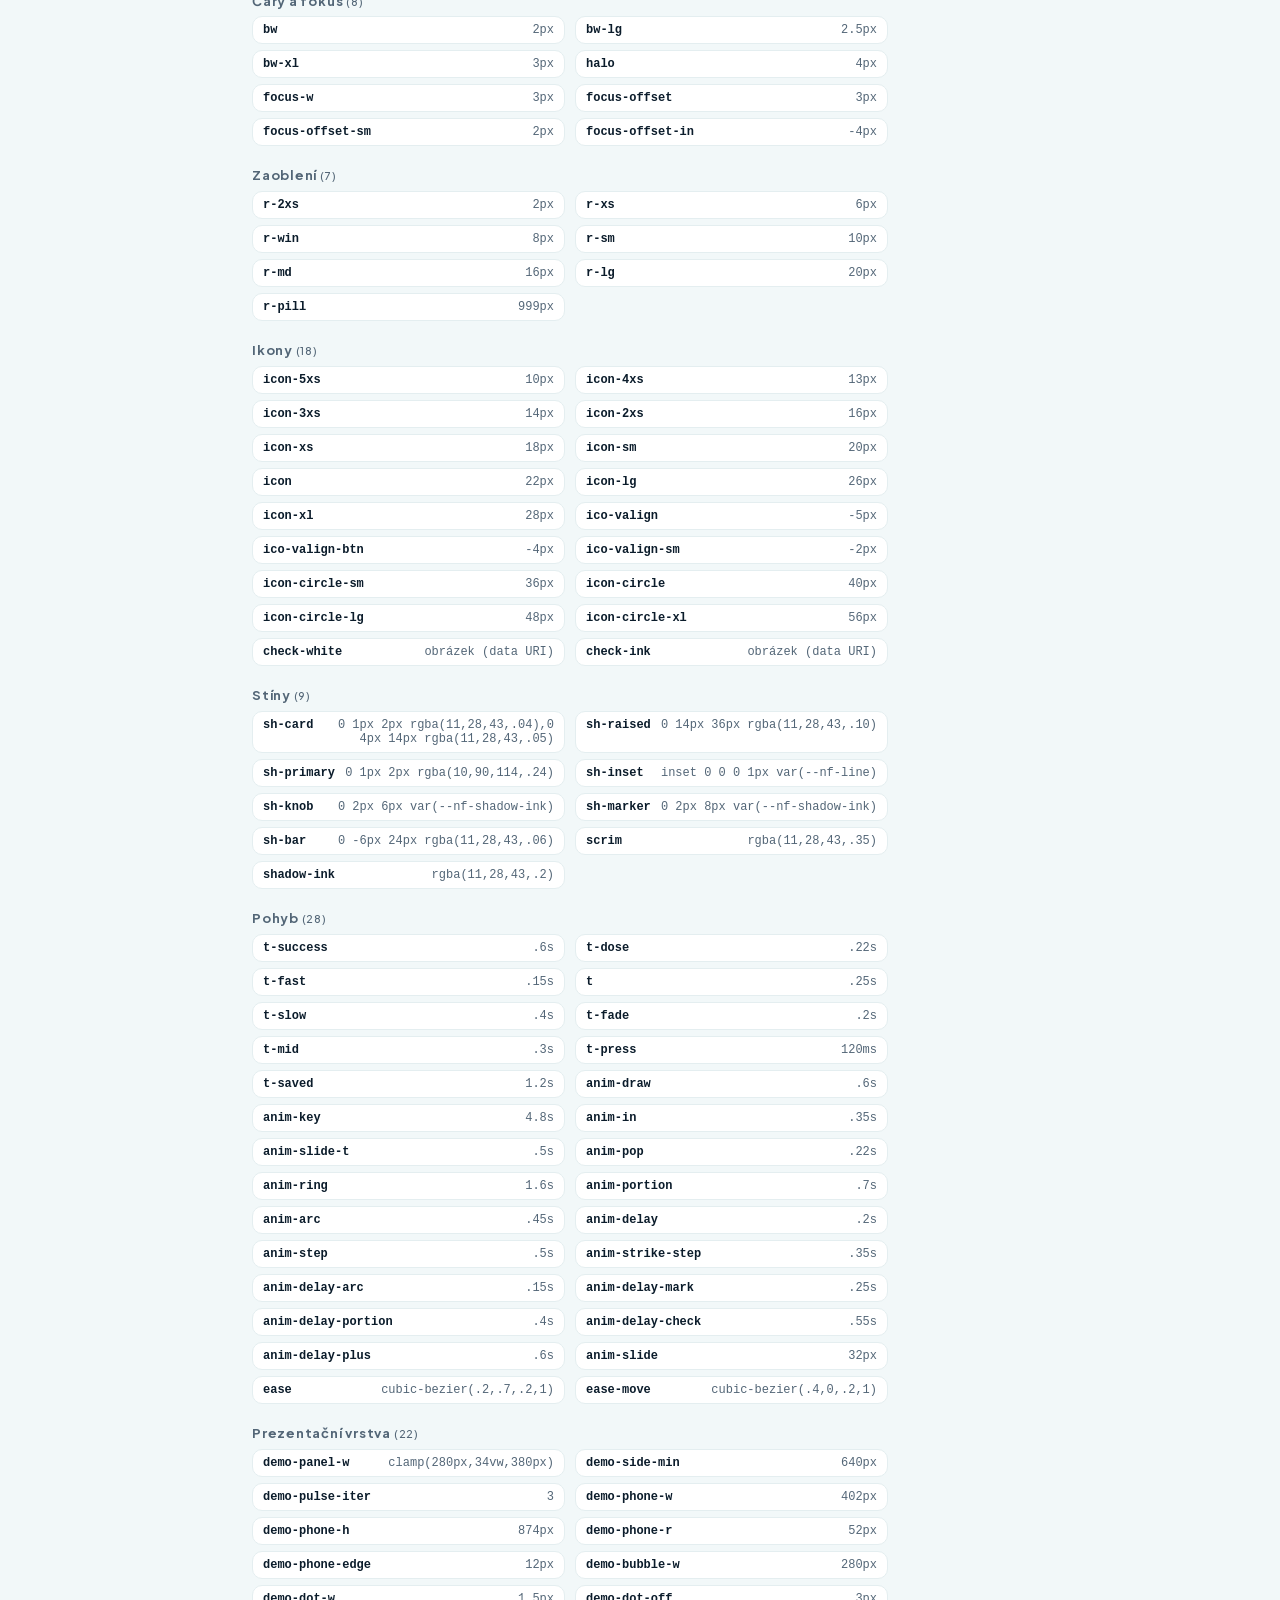
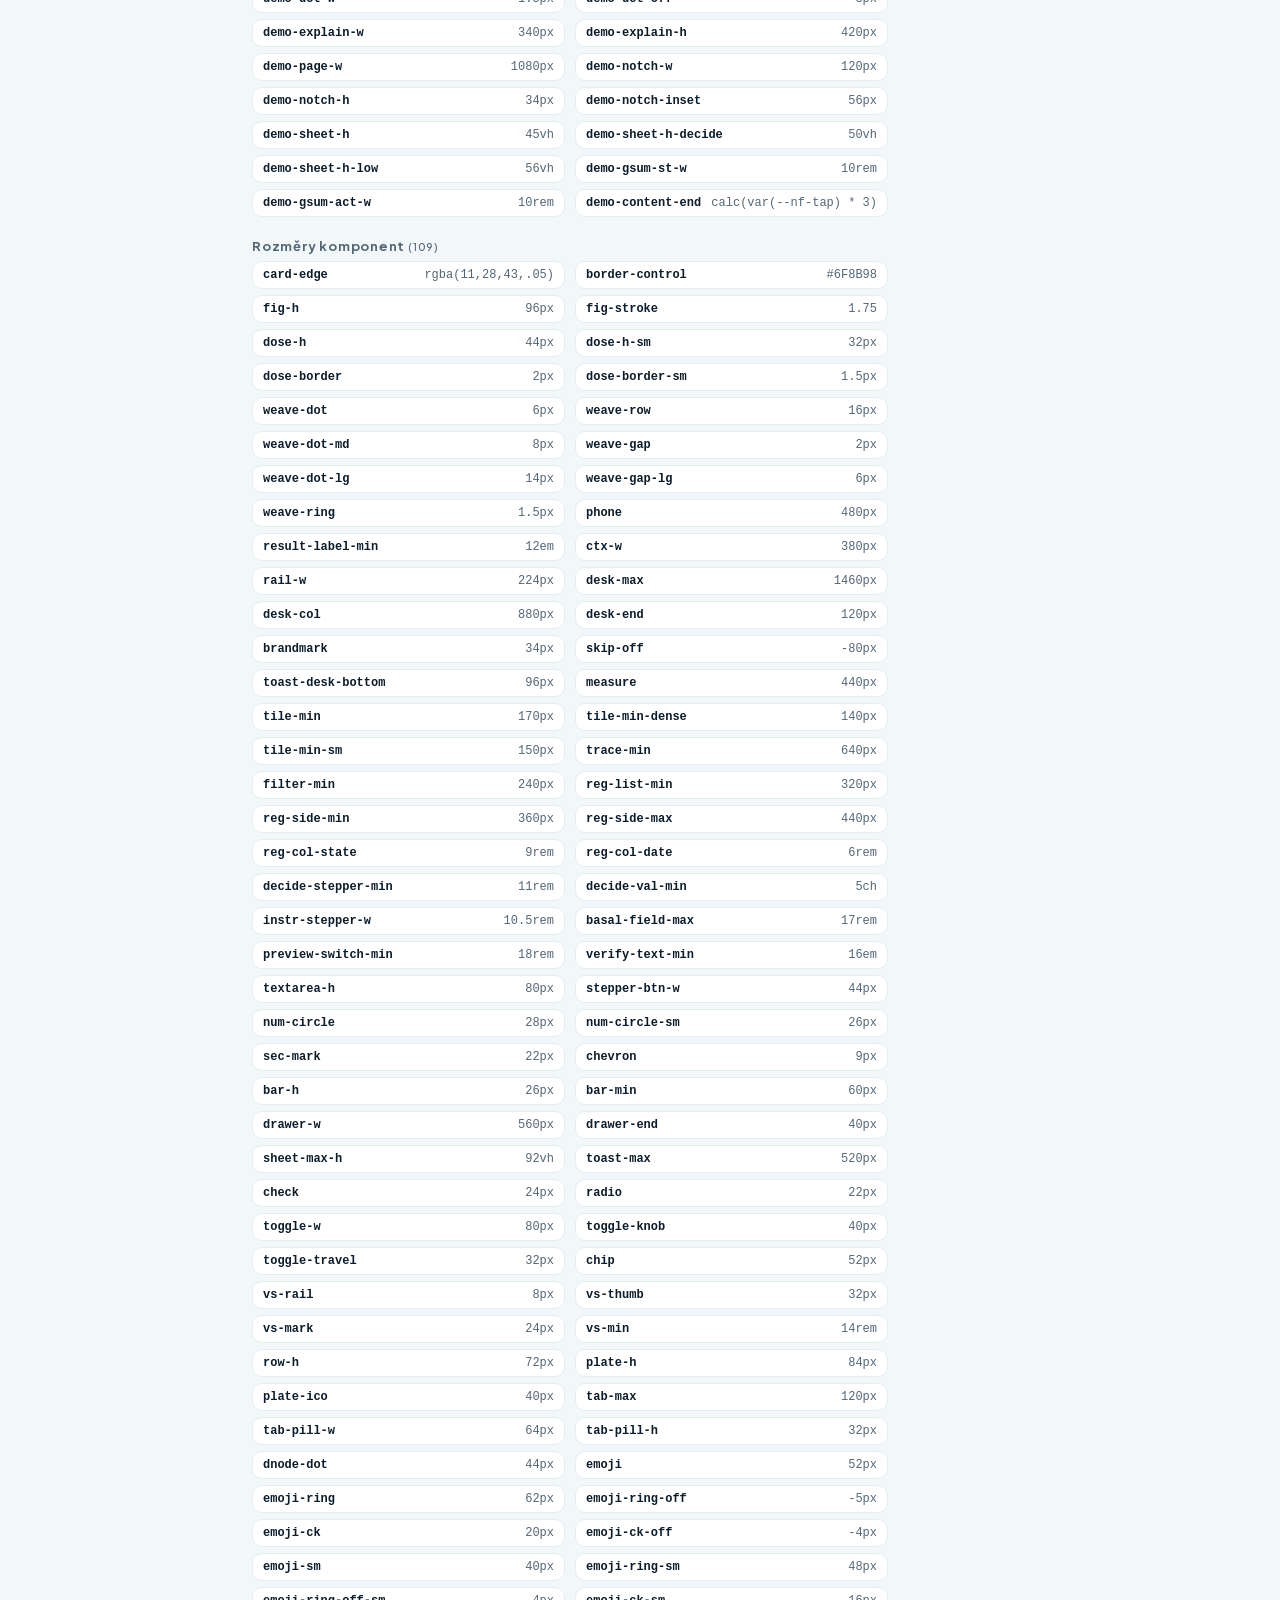
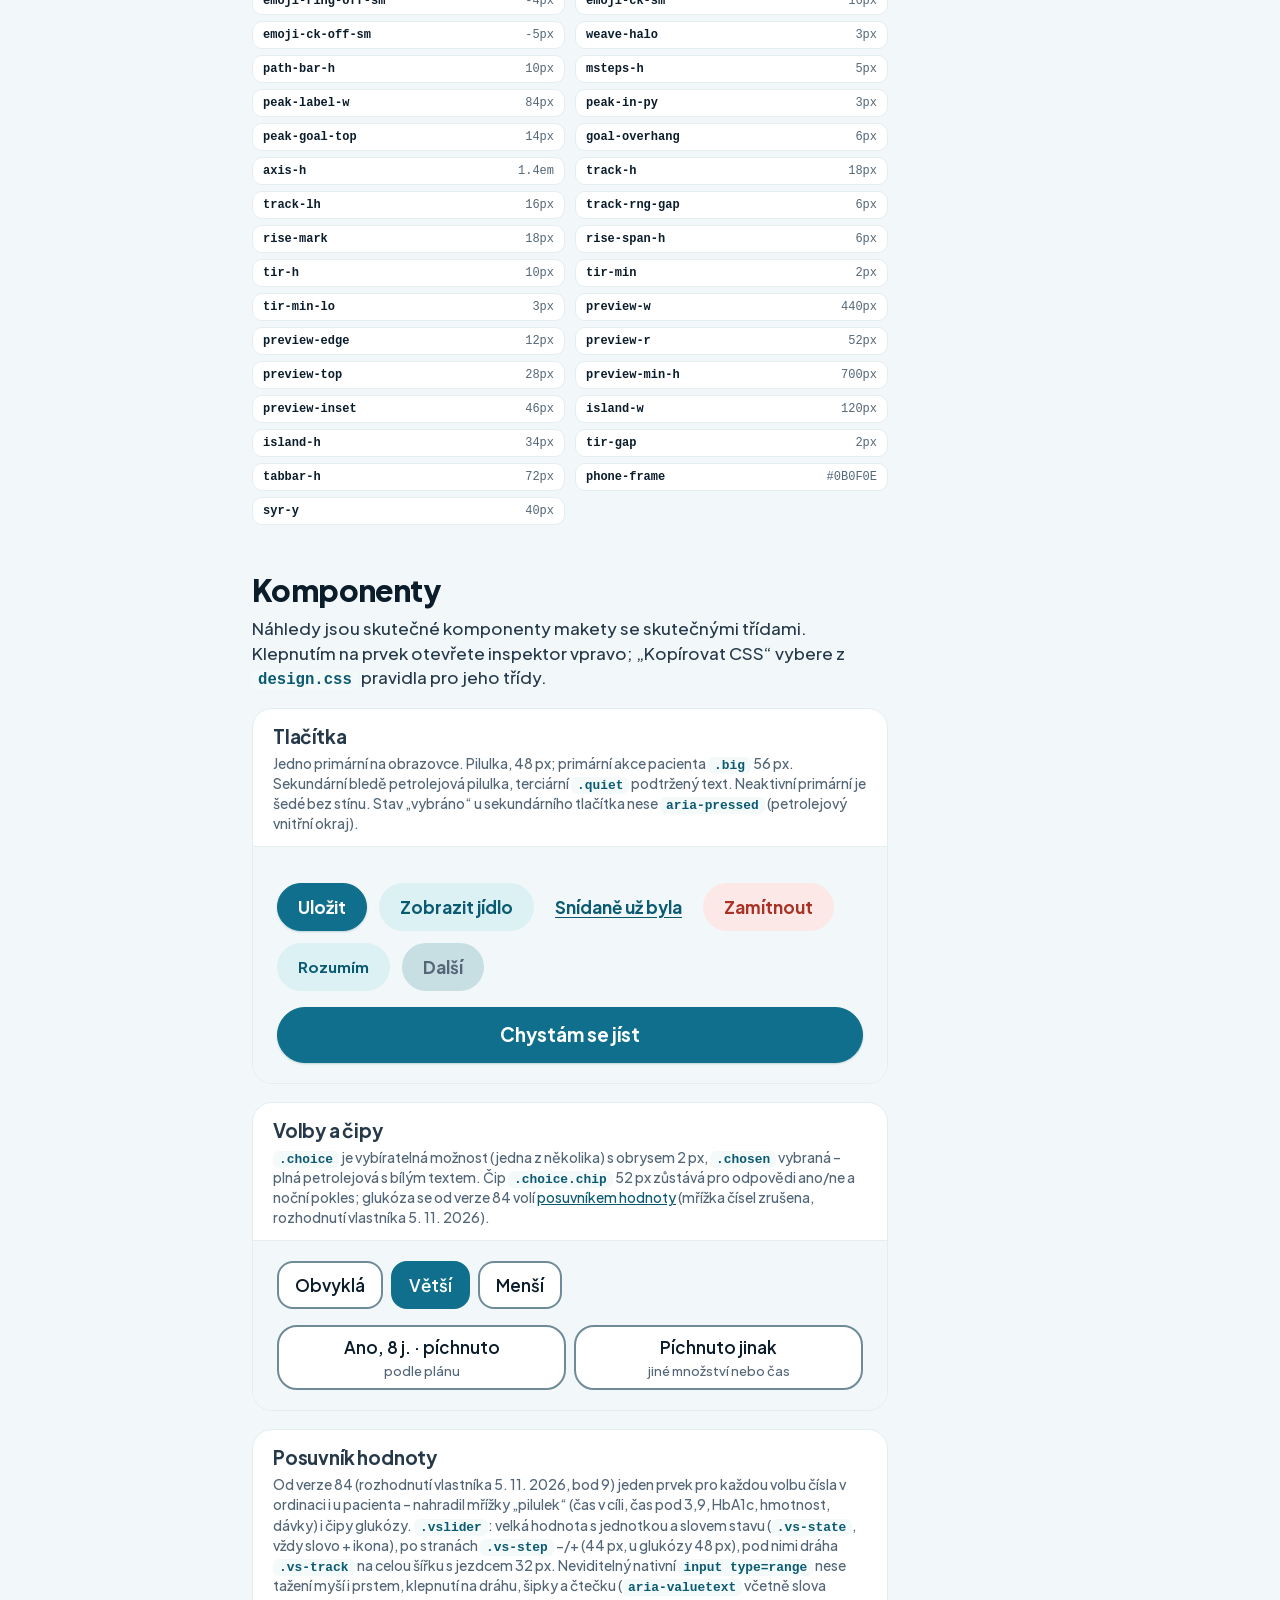
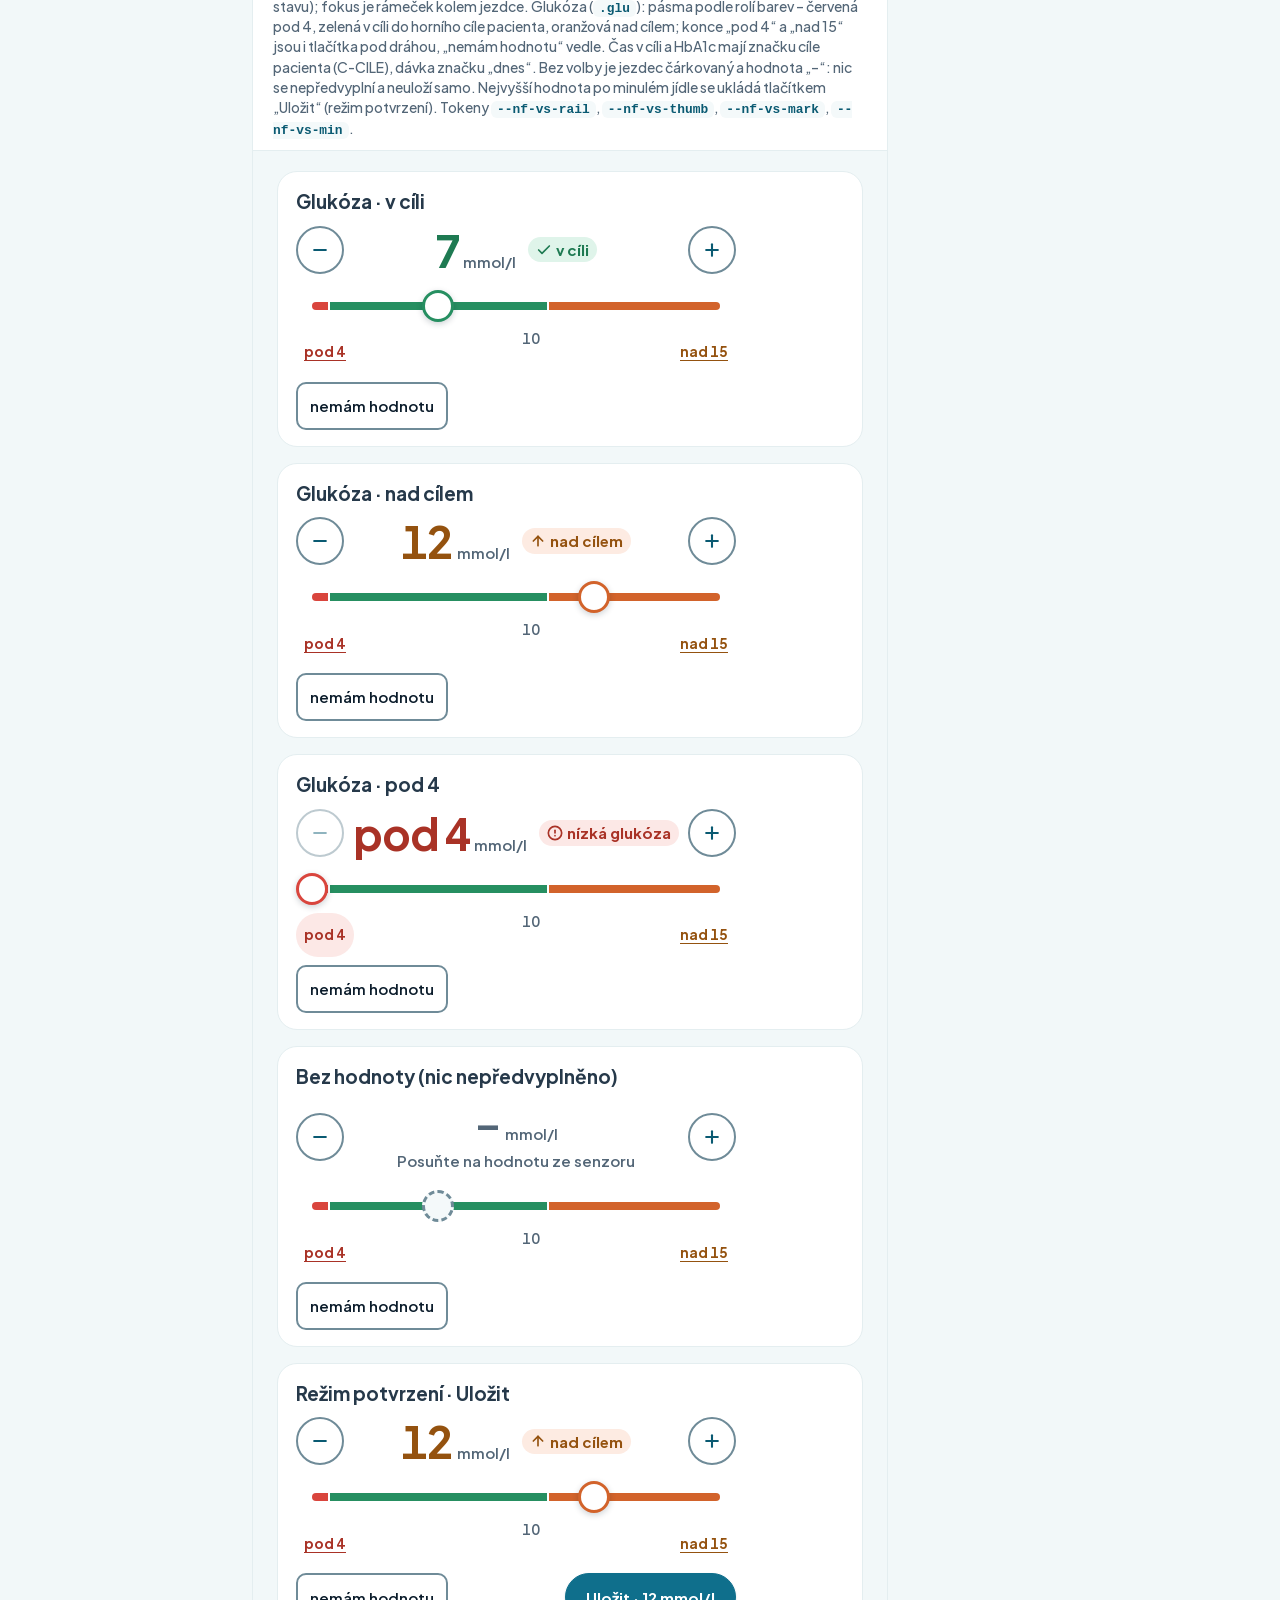
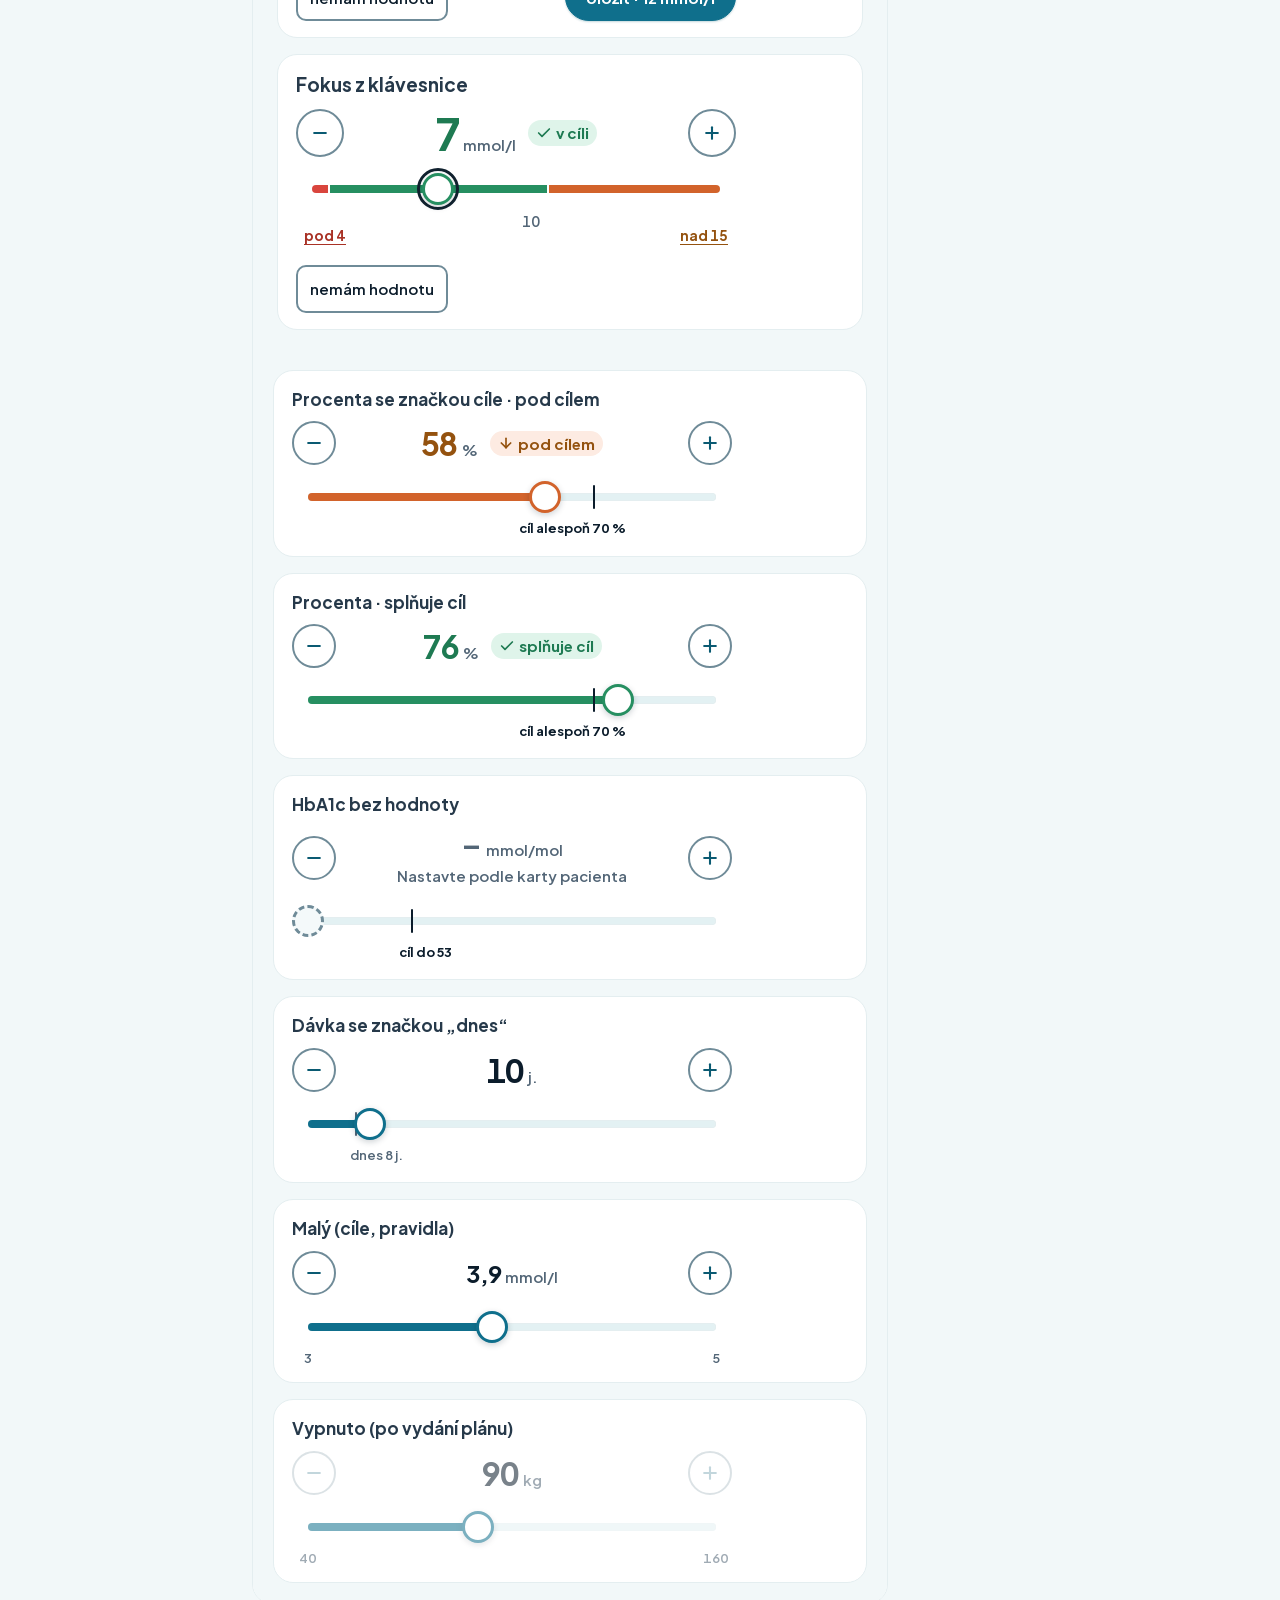
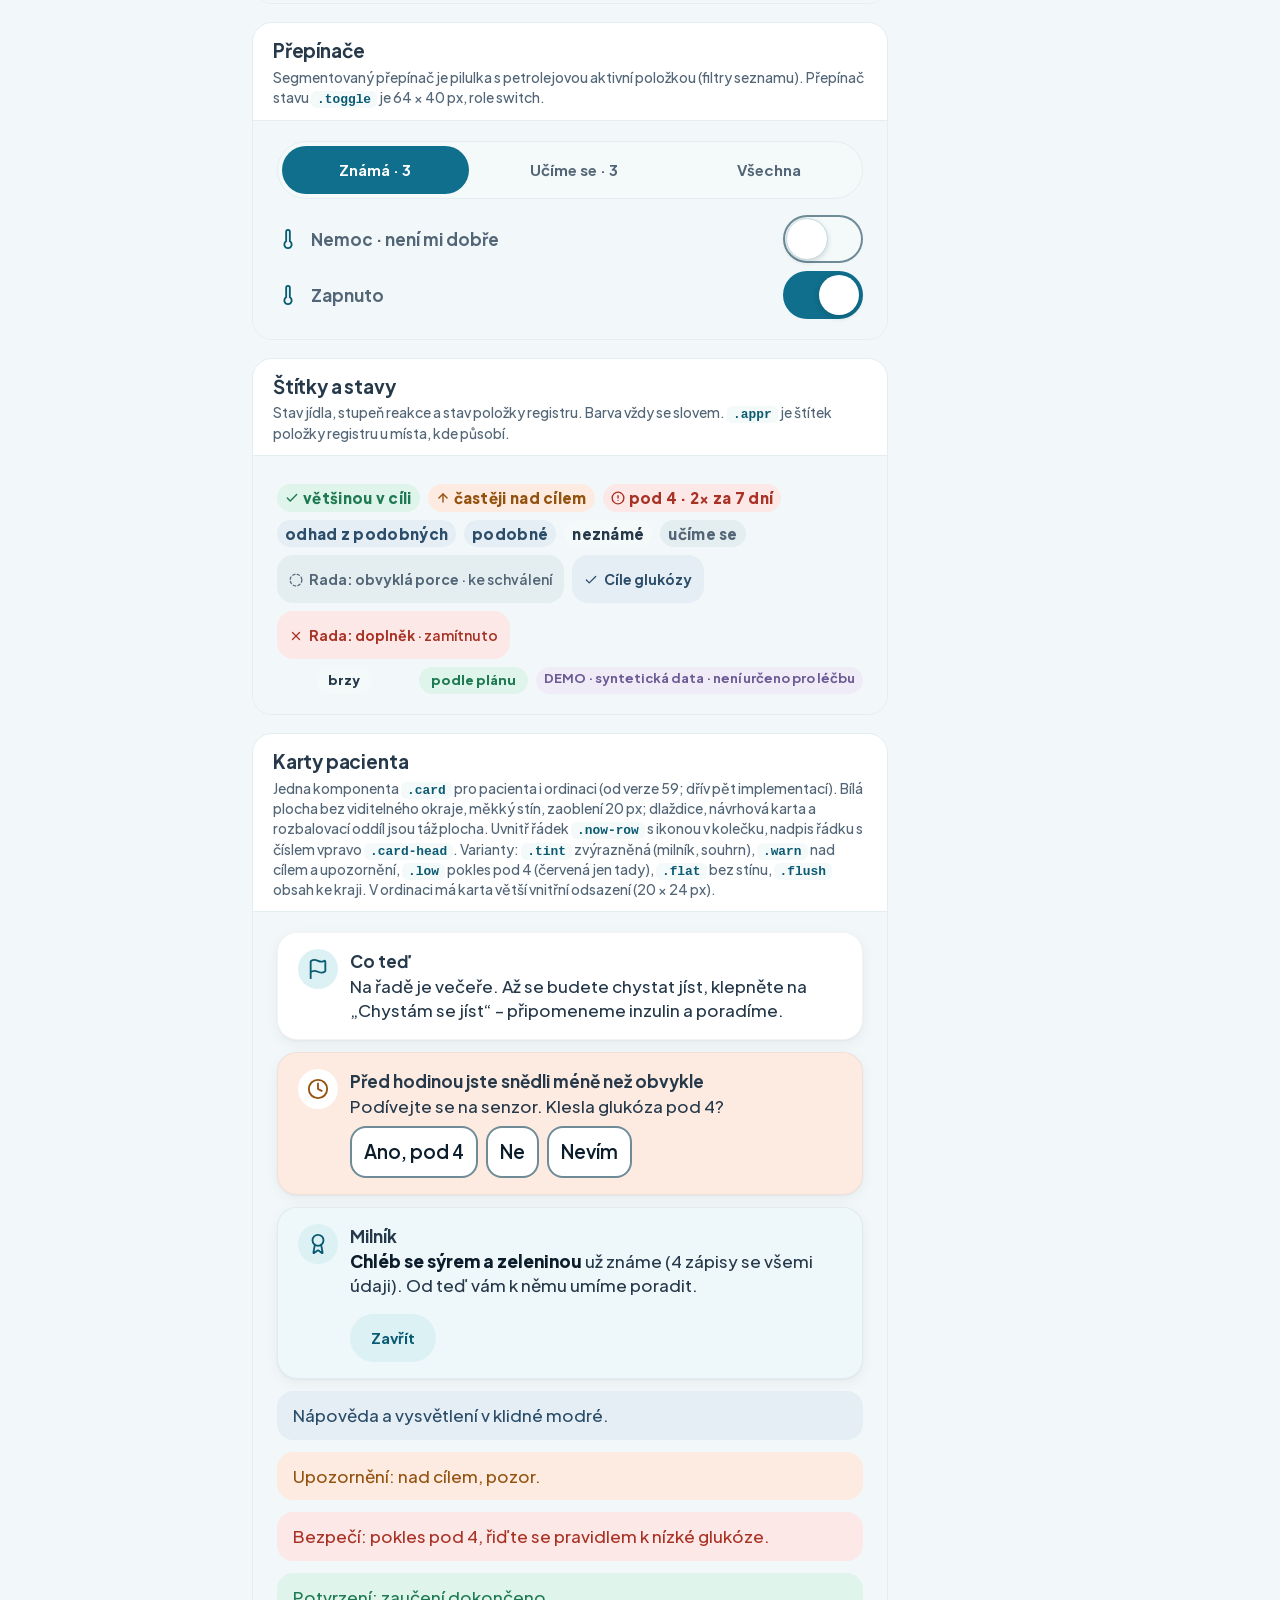
==== commit f71b0772: "SCHEMA 87: opravy rozporů z předání a podklady pro programátora v predani/ Stopa nese bezpečnostní p" ====
--- a/design-system/index.html
+++ b/design-system/index.html
@@ -8,12 +8,12 @@
 <meta name="description" content="Živý katalog designového systému NutriFee: tokeny, komponenty, pravidla a předání vývojáři. Čte přímo CSS makety.">
 <meta http-equiv="Content-Security-Policy" content="default-src 'none'; script-src 'self'; style-src 'self' 'unsafe-inline'; font-src 'self'; img-src 'self' data:; form-action 'none'; base-uri 'none'">
 <link rel="icon" href="data:image/svg+xml,%3Csvg xmlns='http://www.w3.org/2000/svg' viewBox='0 0 40 40'%3E%3Crect width='40' height='40' rx='12' fill='%231A6E85'/%3E%3Cpath d='M11 29V11l18 18V11' fill='none' stroke='%23fff' stroke-width='4' stroke-linecap='round' stroke-linejoin='round'/%3E%3C/svg%3E">
-<link rel="stylesheet" href="../app/tokens.css?v=86">
-<link rel="stylesheet" href="../app/design.css?v=86">
-<link rel="stylesheet" href="../demo/demo.css?v=86">
-<link rel="stylesheet" href="catalog.css?v=86">
+<link rel="stylesheet" href="../app/tokens.css?v=87">
+<link rel="stylesheet" href="../app/design.css?v=87">
+<link rel="stylesheet" href="../demo/demo.css?v=87">
+<link rel="stylesheet" href="catalog.css?v=87">
 </head>
-<body class="ds" data-version="86">
+<body class="ds" data-version="87">
 <a class="skip" href="#main">Přeskočit na obsah</a>
 <header class="ds-head">
   <div class="ds-brand"><span class="brandmark" aria-hidden="true">N</span><div><b>NutriFee · designový systém</b><small>Živý katalog. Čte přímo <code>app/tokens.css</code>, <code>app/design.css</code> a <code>demo/demo.css</code> makety, proto se od ní nemůže rozejít.</small></div></div>
@@ -374,6 +374,6 @@
 </aside>
 </div>
 <div id="toast" aria-live="polite" aria-atomic="true"></div>
-<script src="catalog.js?v=86"></script>
+<script src="catalog.js?v=87"></script>
 </body>
 </html>
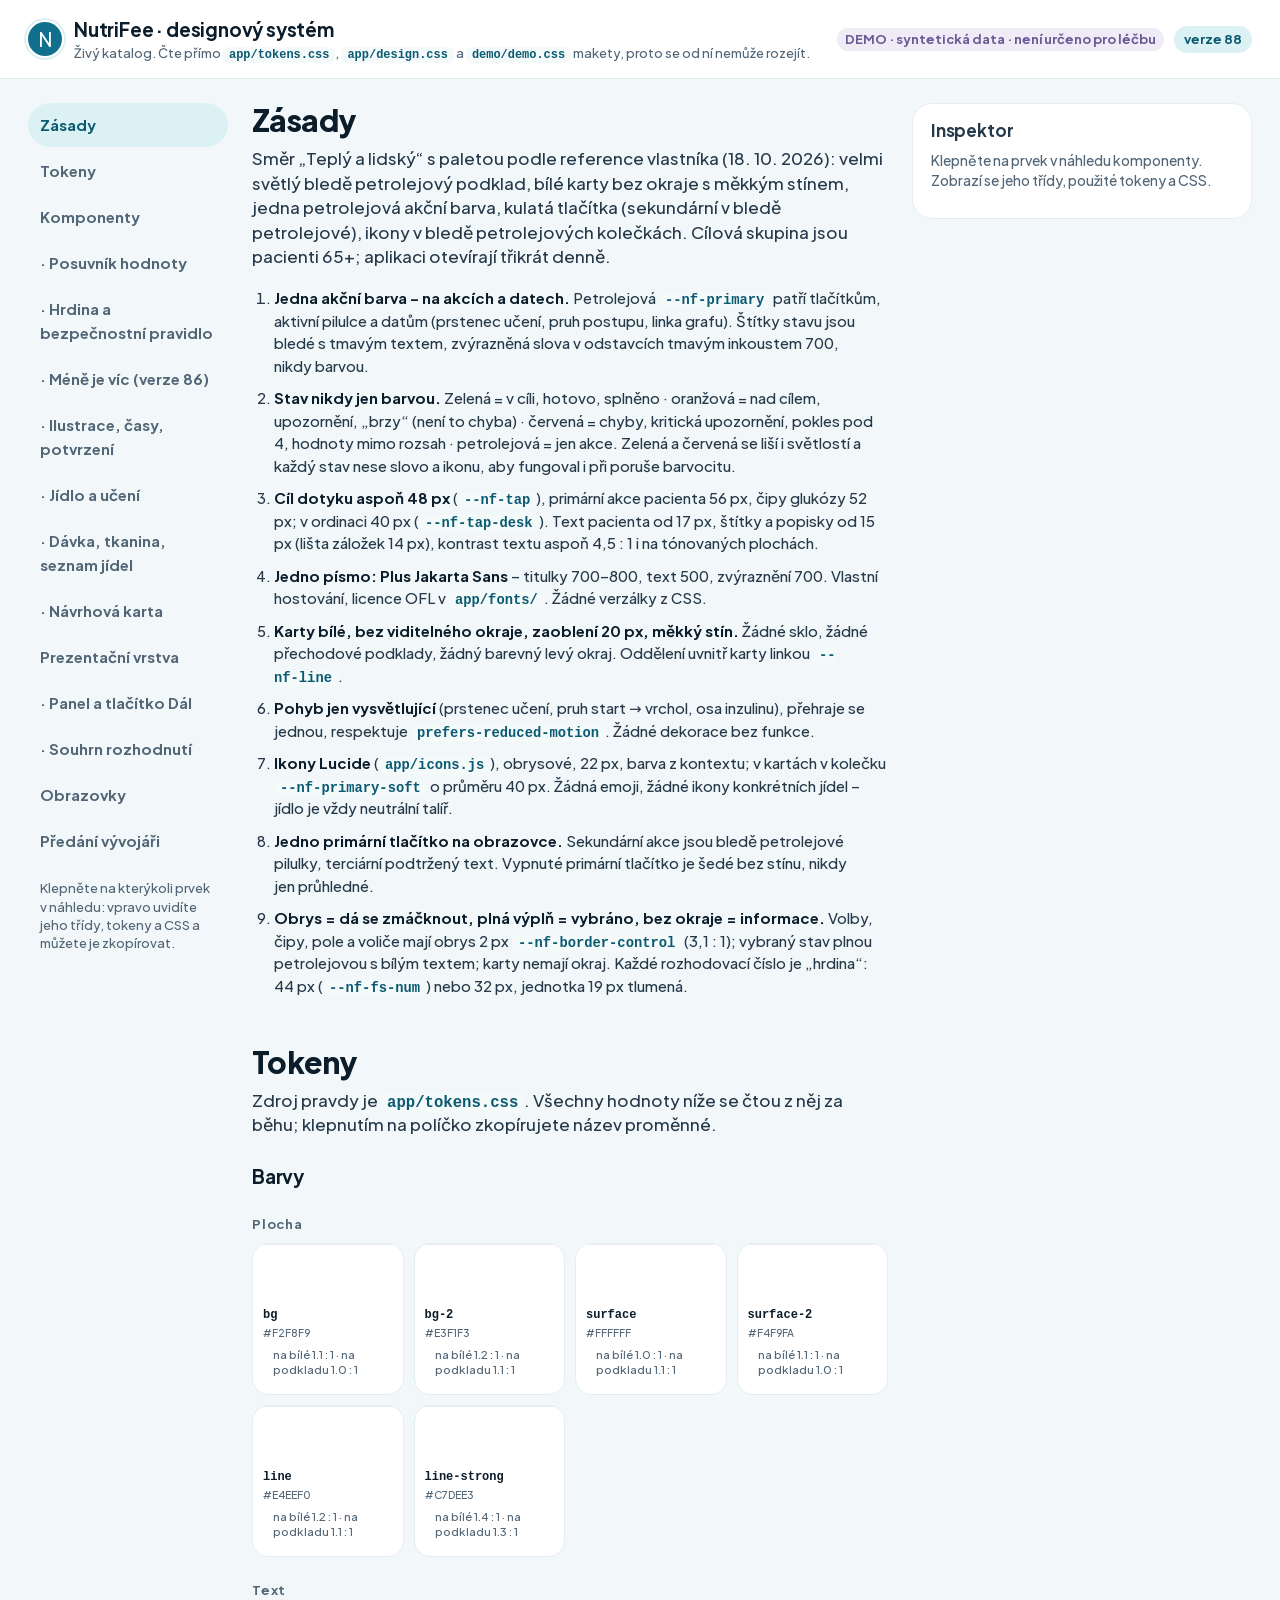
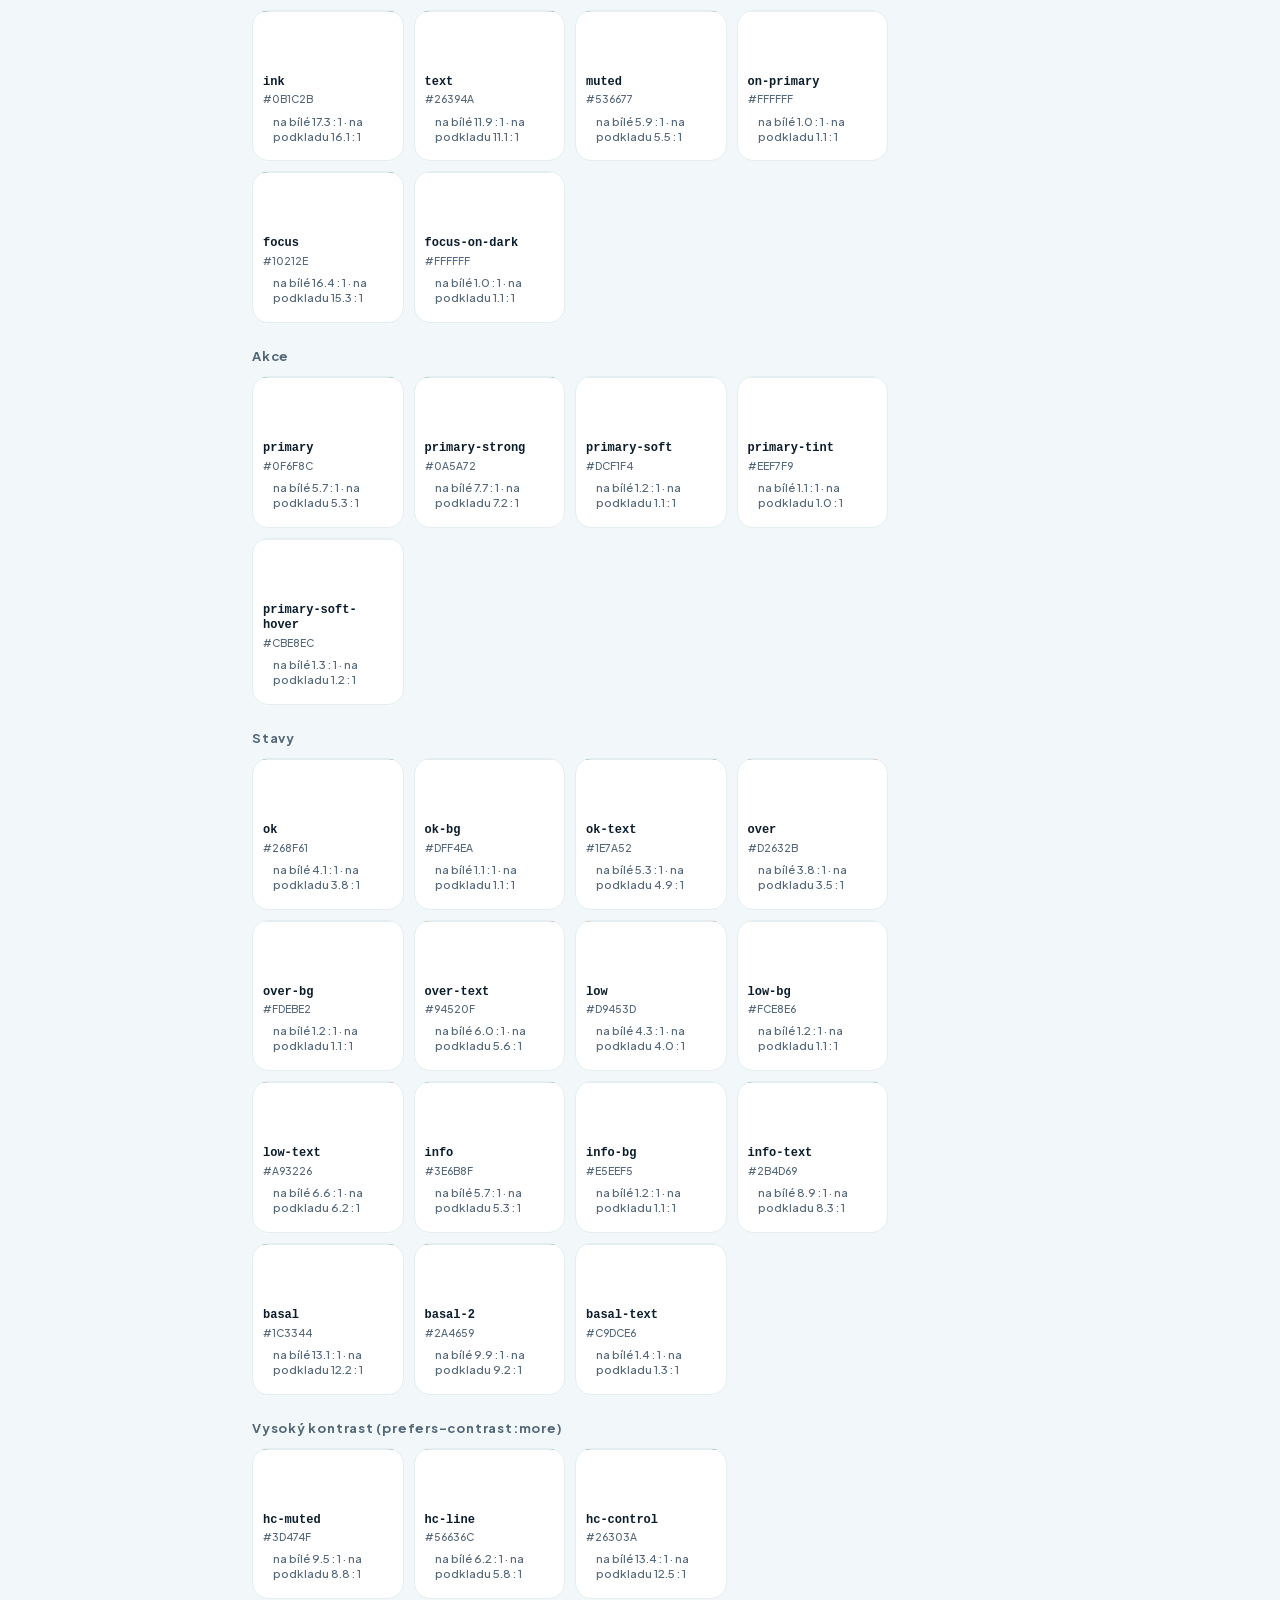
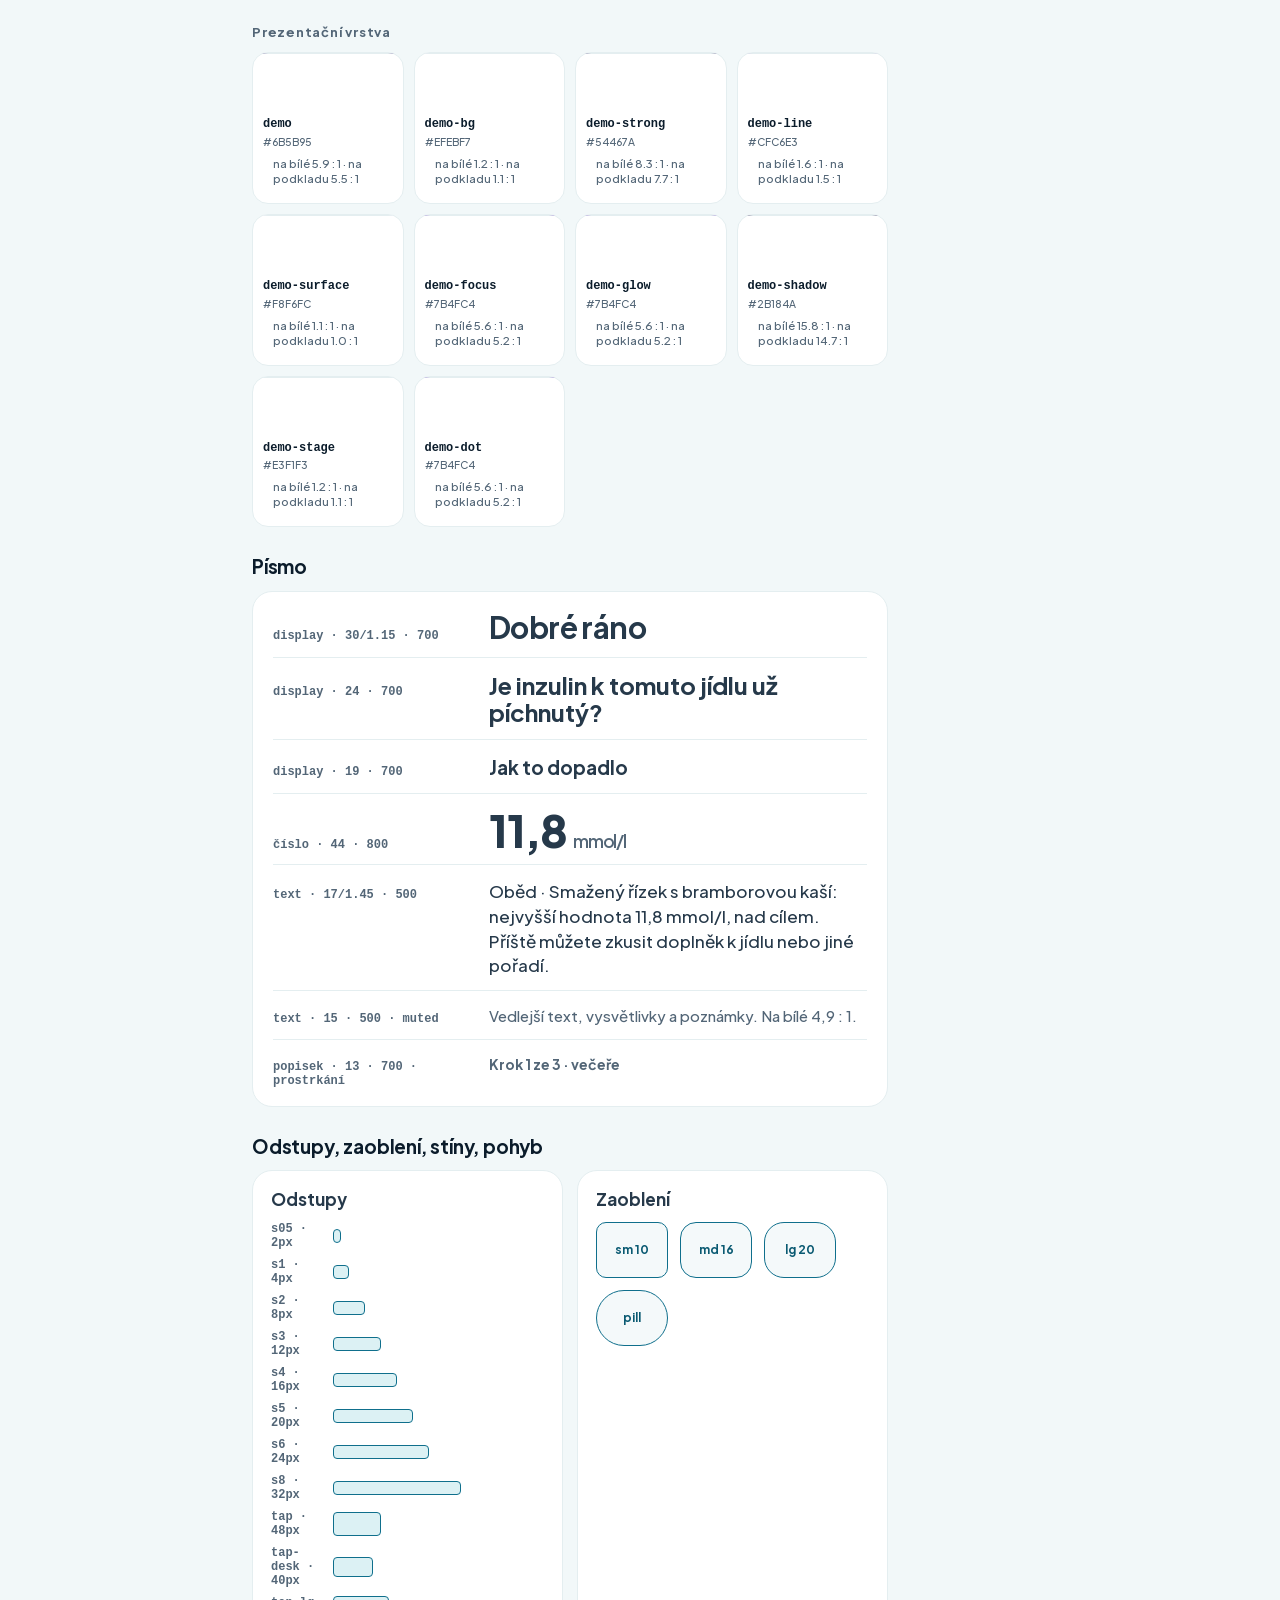
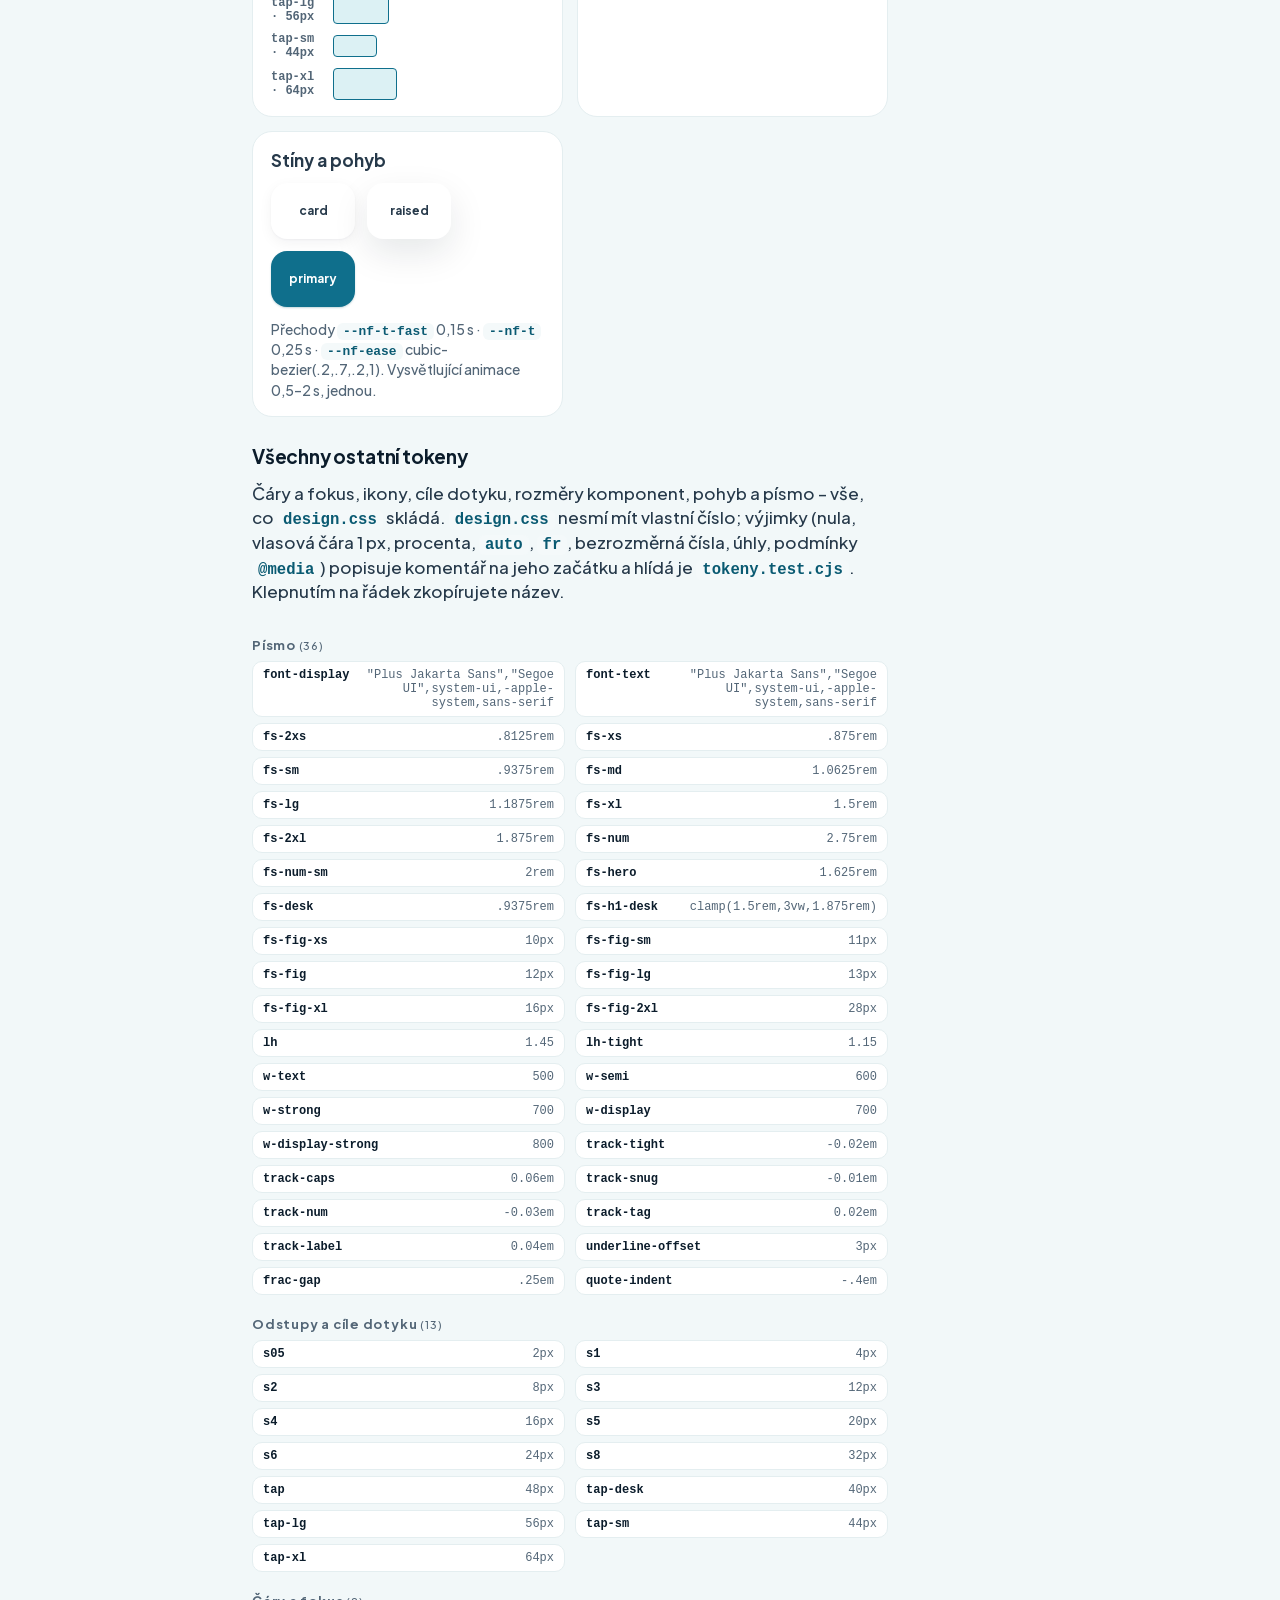
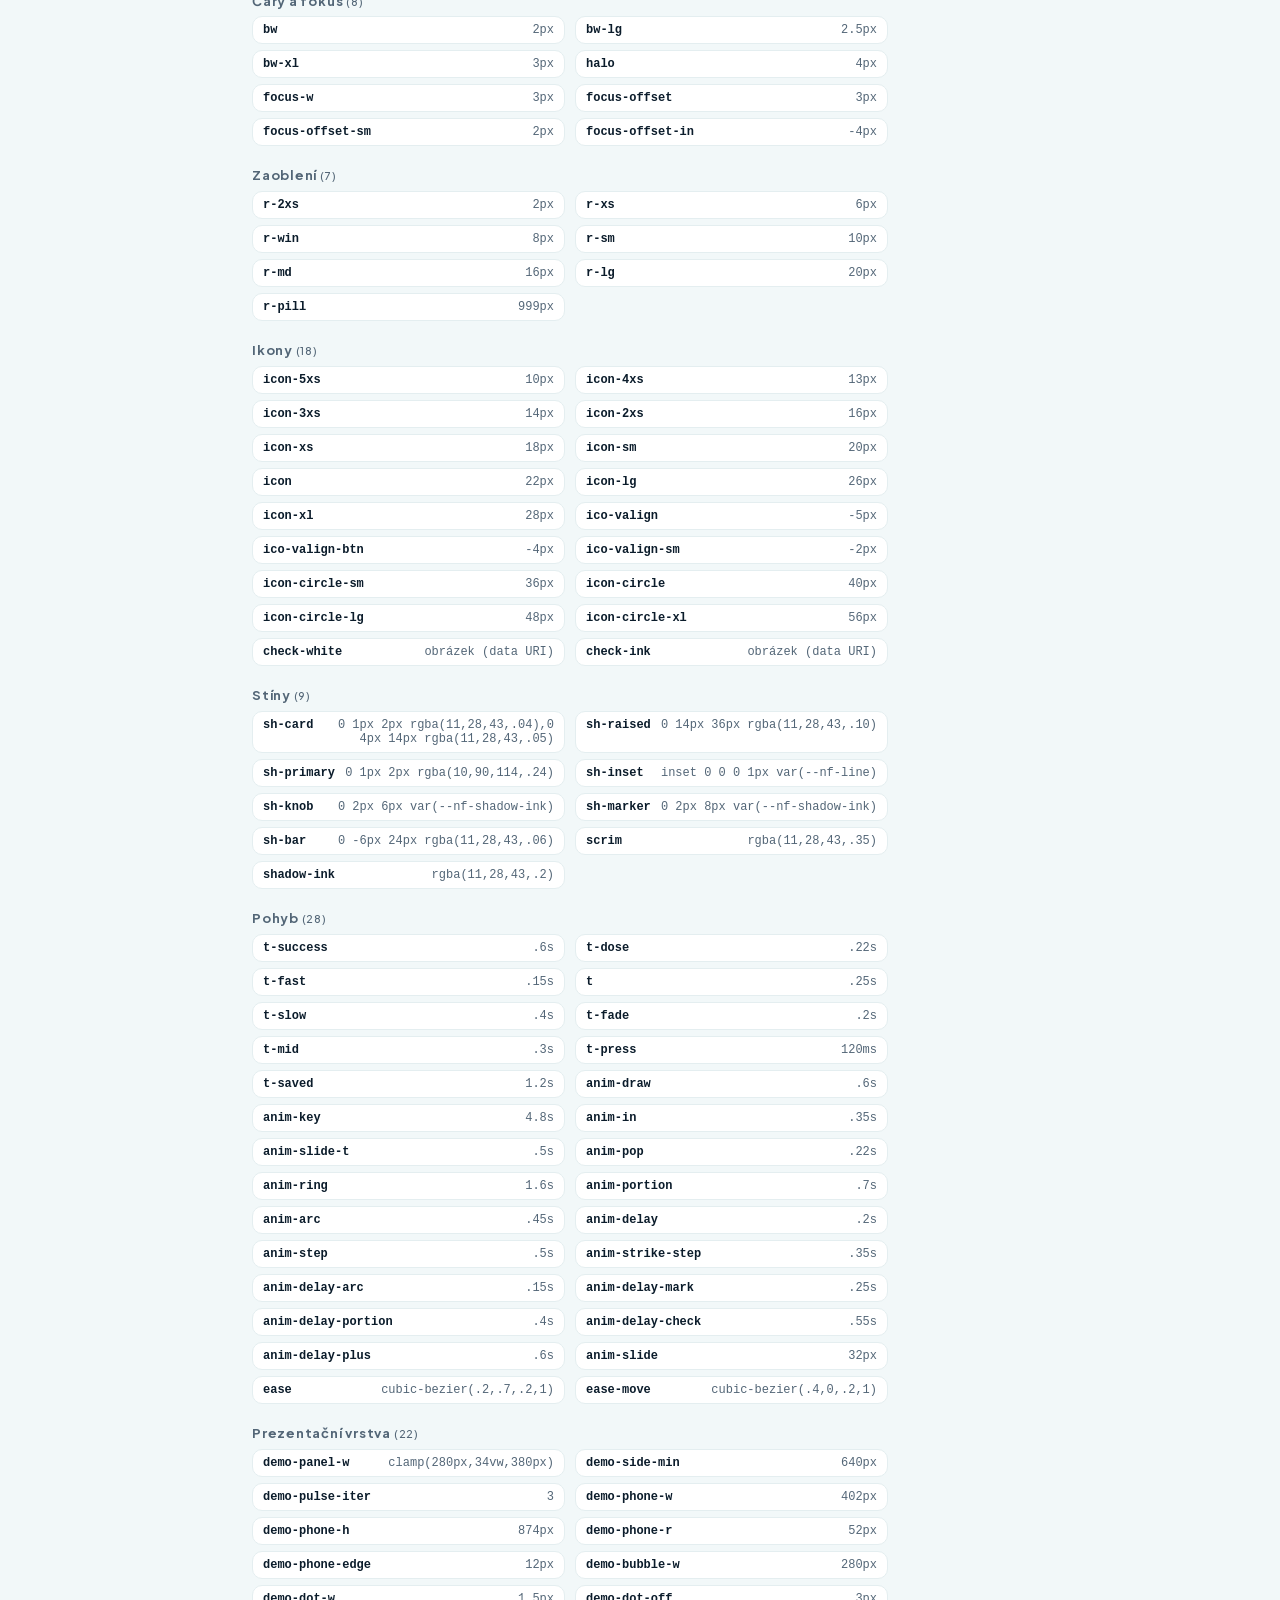
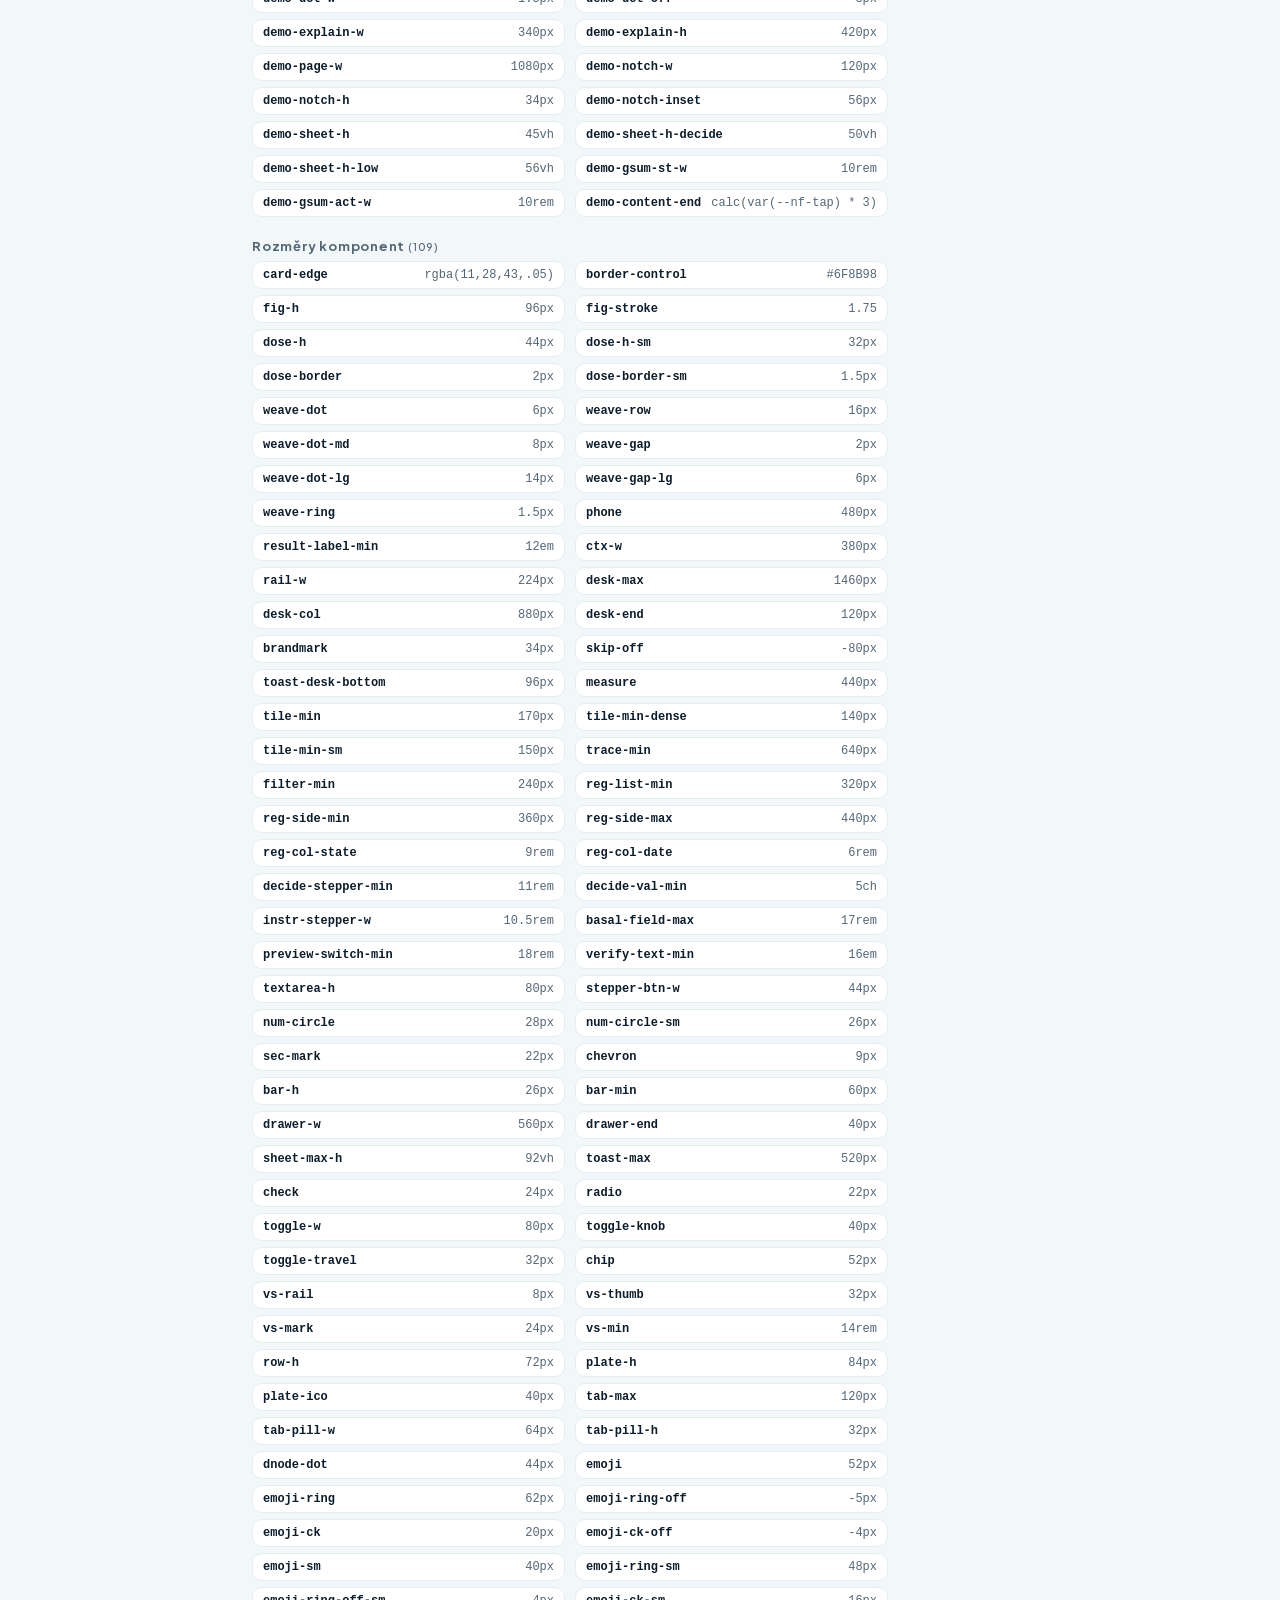
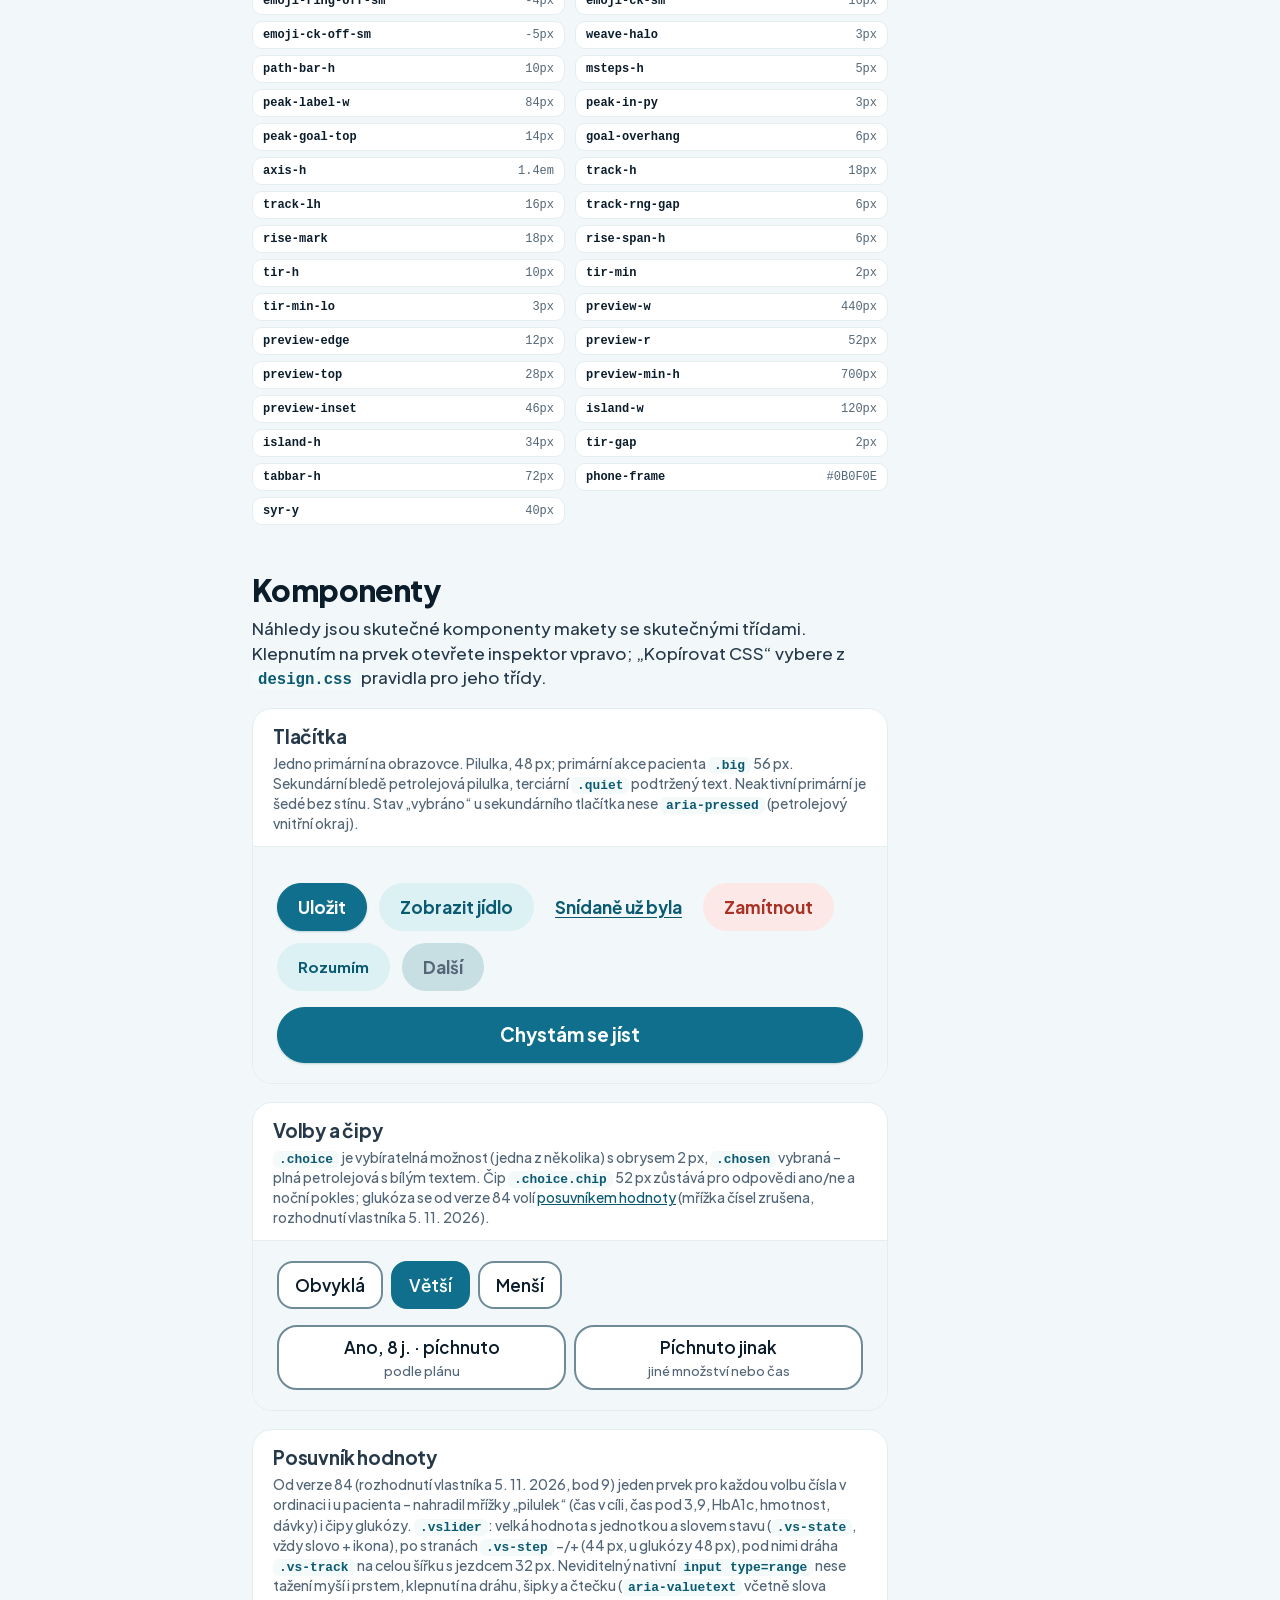
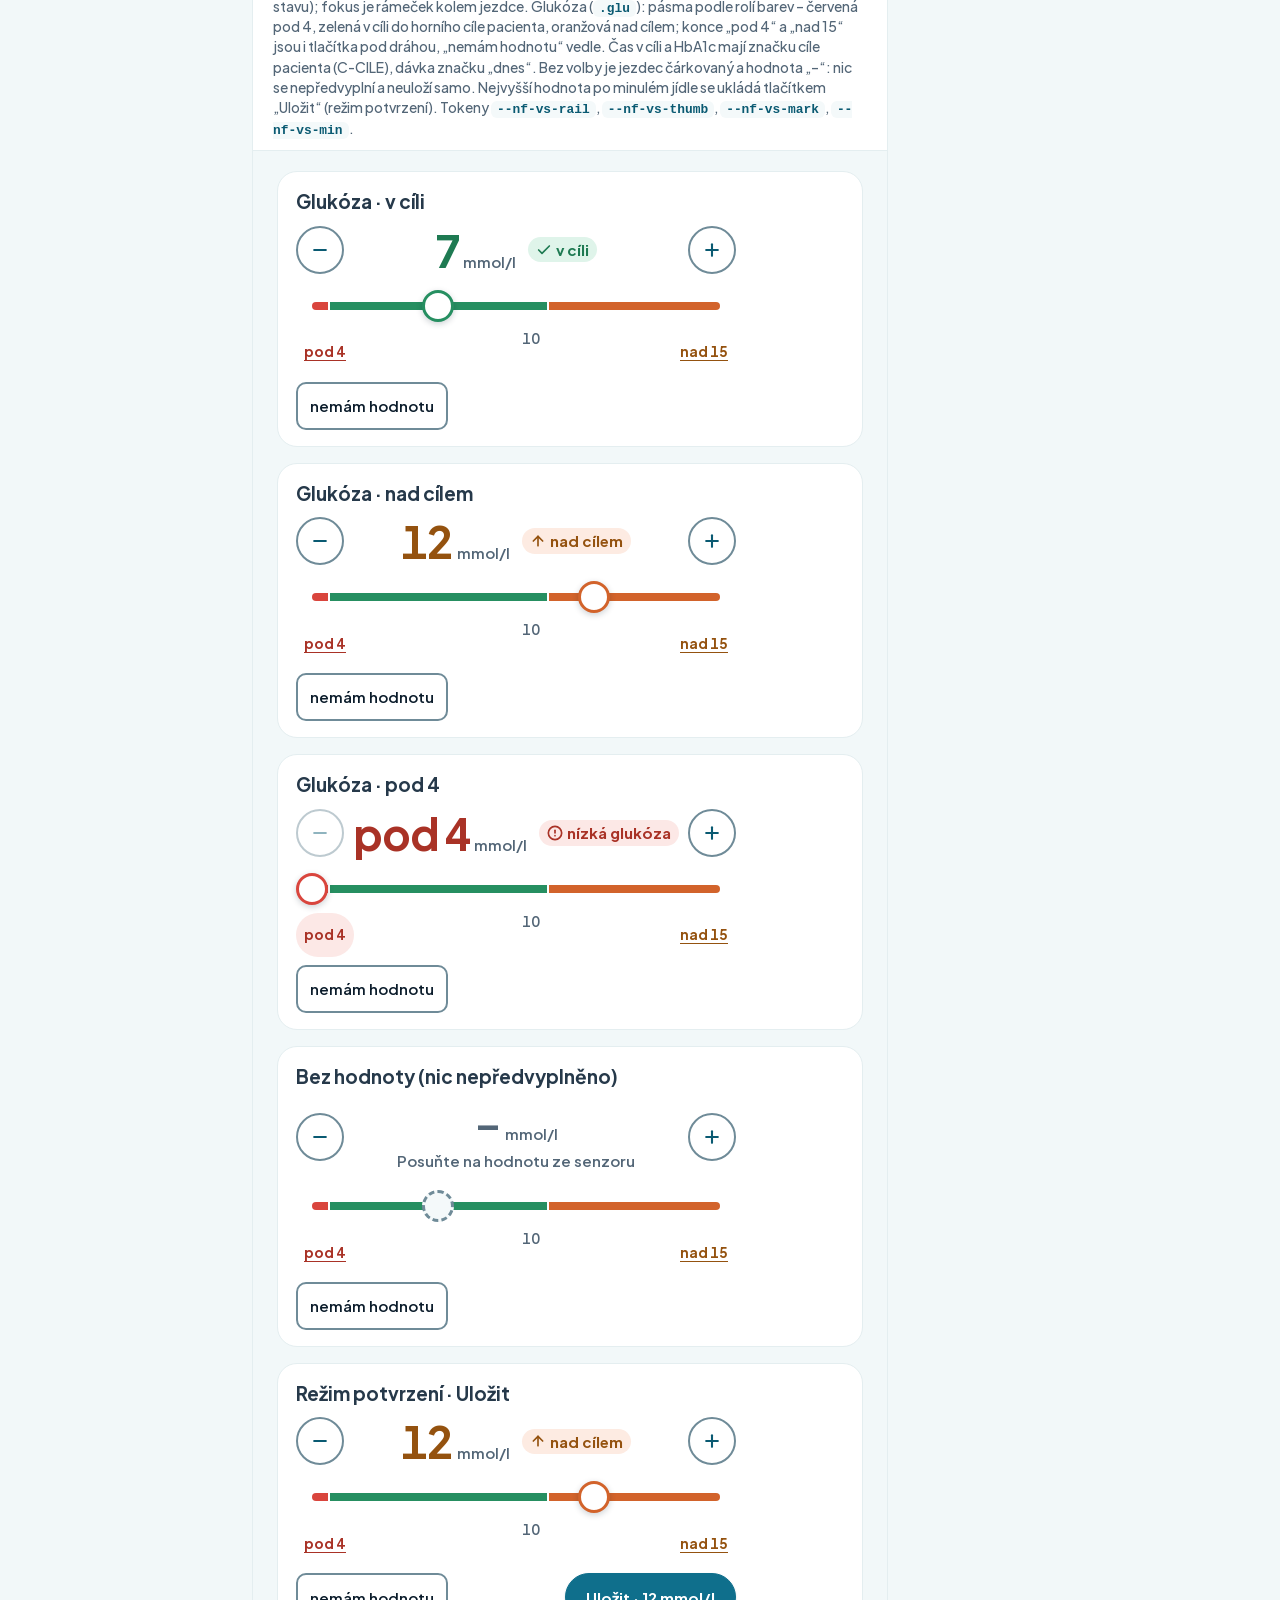
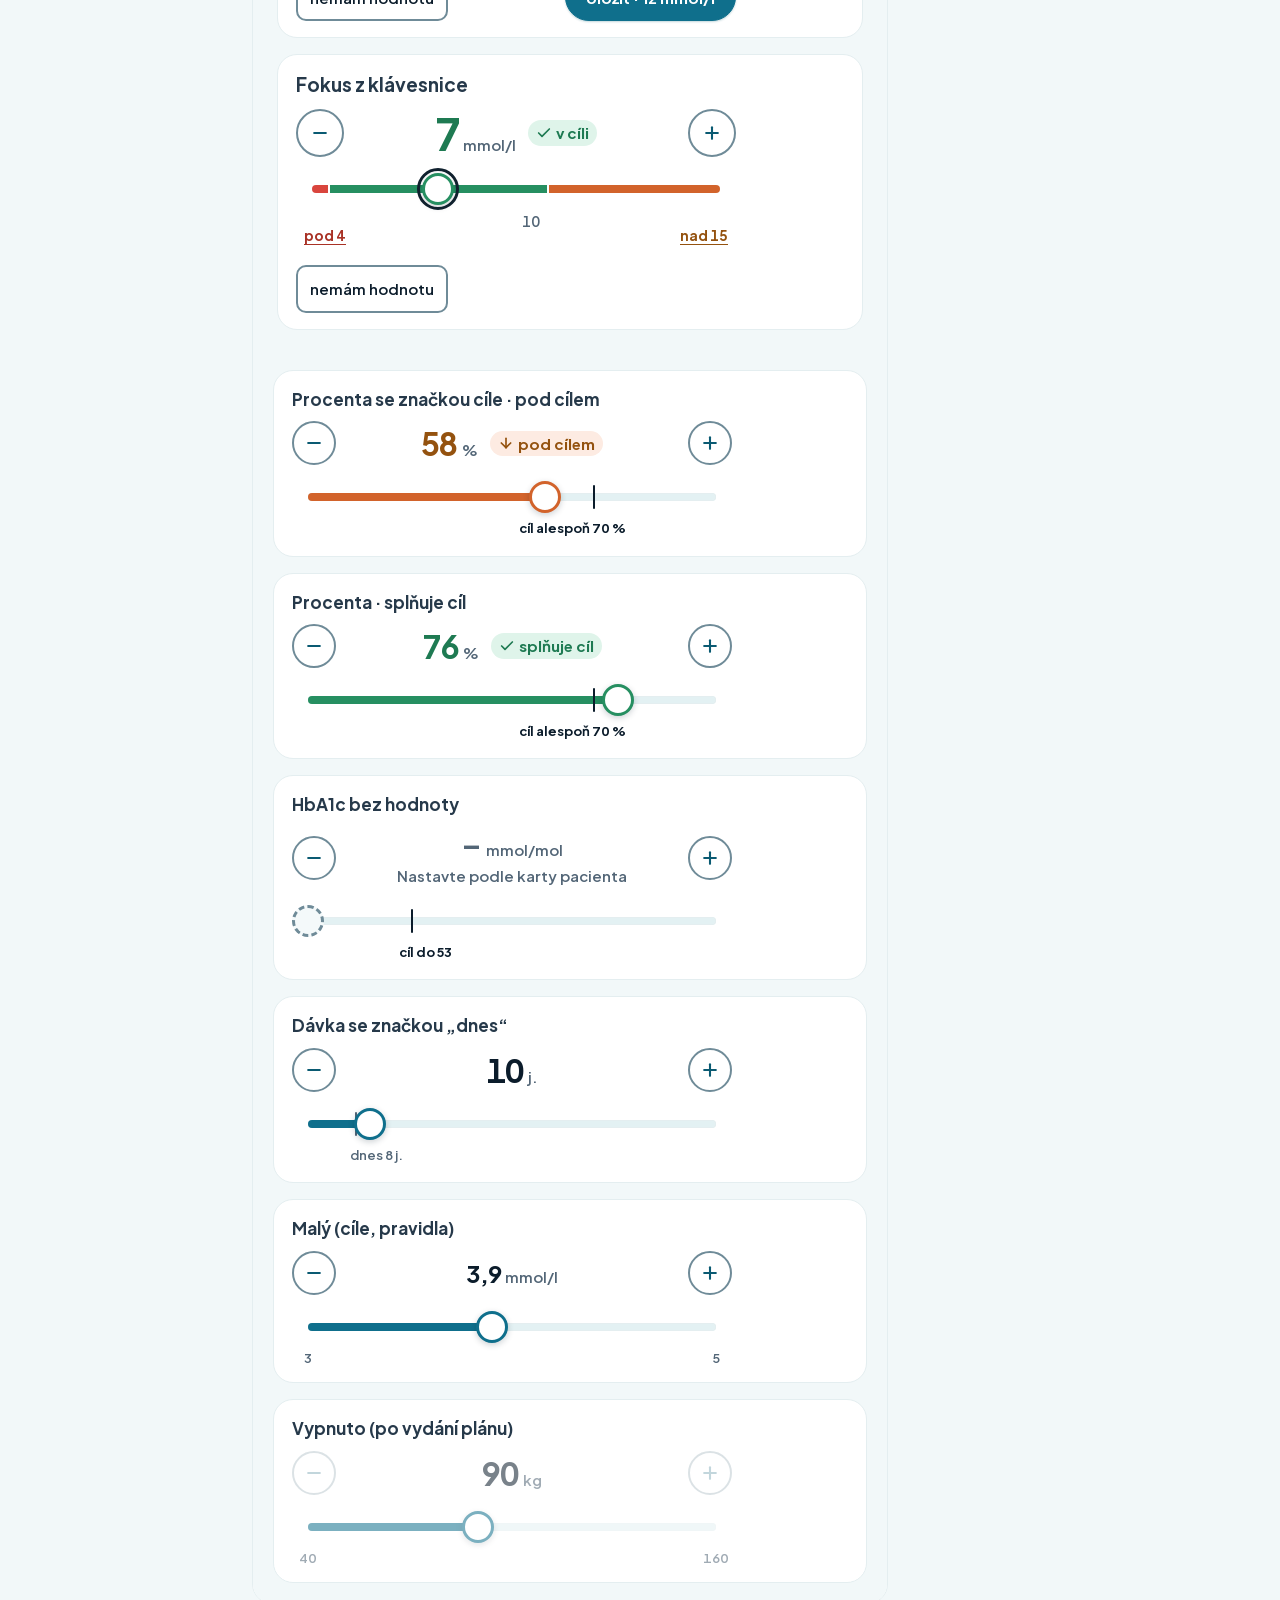
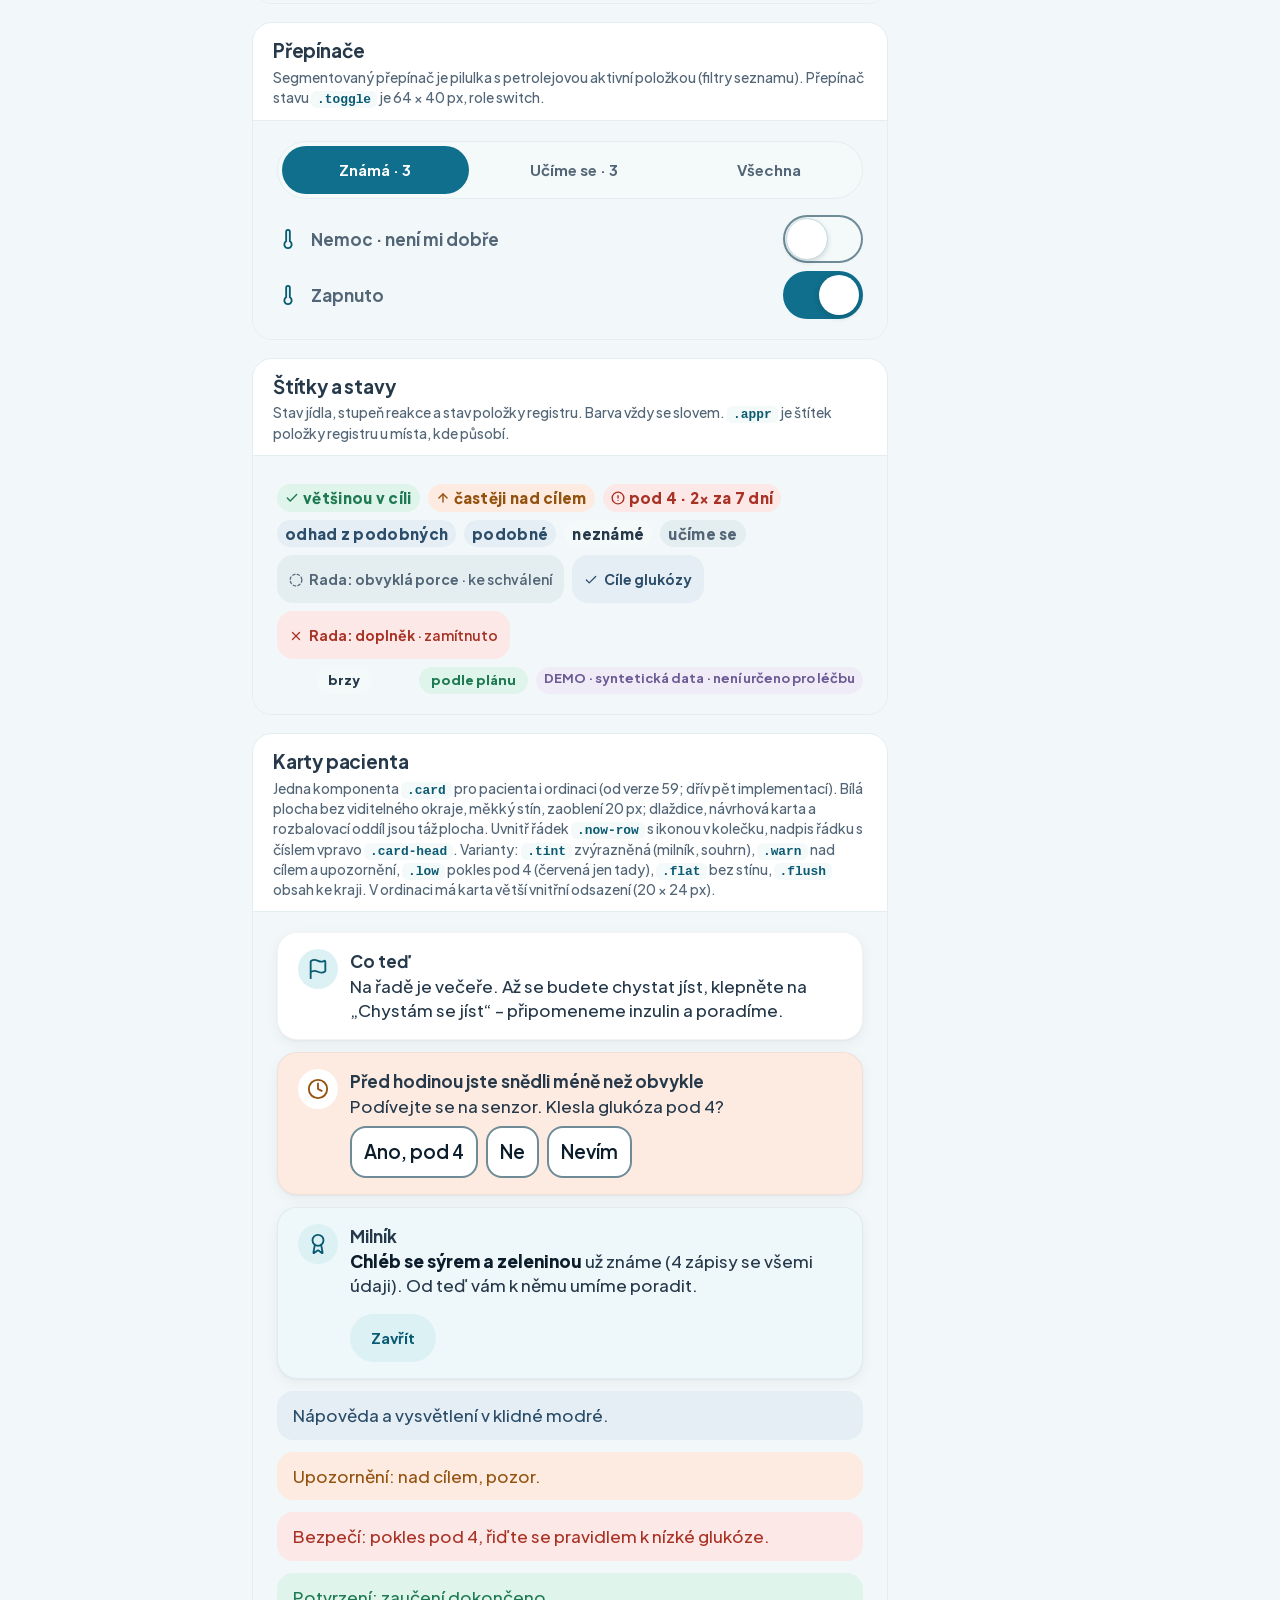
==== commit 0478226c: "SCHEMA 88: rozhodnutí vlastníka 7. 11. 2026 a ověřovací body ve stopě Denní doby slotů zůstávají pro" ====
--- a/design-system/index.html
+++ b/design-system/index.html
@@ -8,12 +8,12 @@
 <meta name="description" content="Živý katalog designového systému NutriFee: tokeny, komponenty, pravidla a předání vývojáři. Čte přímo CSS makety.">
 <meta http-equiv="Content-Security-Policy" content="default-src 'none'; script-src 'self'; style-src 'self' 'unsafe-inline'; font-src 'self'; img-src 'self' data:; form-action 'none'; base-uri 'none'">
 <link rel="icon" href="data:image/svg+xml,%3Csvg xmlns='http://www.w3.org/2000/svg' viewBox='0 0 40 40'%3E%3Crect width='40' height='40' rx='12' fill='%231A6E85'/%3E%3Cpath d='M11 29V11l18 18V11' fill='none' stroke='%23fff' stroke-width='4' stroke-linecap='round' stroke-linejoin='round'/%3E%3C/svg%3E">
-<link rel="stylesheet" href="../app/tokens.css?v=87">
-<link rel="stylesheet" href="../app/design.css?v=87">
-<link rel="stylesheet" href="../demo/demo.css?v=87">
-<link rel="stylesheet" href="catalog.css?v=87">
+<link rel="stylesheet" href="../app/tokens.css?v=88">
+<link rel="stylesheet" href="../app/design.css?v=88">
+<link rel="stylesheet" href="../demo/demo.css?v=88">
+<link rel="stylesheet" href="catalog.css?v=88">
 </head>
-<body class="ds" data-version="87">
+<body class="ds" data-version="88">
 <a class="skip" href="#main">Přeskočit na obsah</a>
 <header class="ds-head">
   <div class="ds-brand"><span class="brandmark" aria-hidden="true">N</span><div><b>NutriFee · designový systém</b><small>Živý katalog. Čte přímo <code>app/tokens.css</code>, <code>app/design.css</code> a <code>demo/demo.css</code> makety, proto se od ní nemůže rozejít.</small></div></div>
@@ -374,6 +374,6 @@
 </aside>
 </div>
 <div id="toast" aria-live="polite" aria-atomic="true"></div>
-<script src="catalog.js?v=87"></script>
+<script src="catalog.js?v=88"></script>
 </body>
 </html>
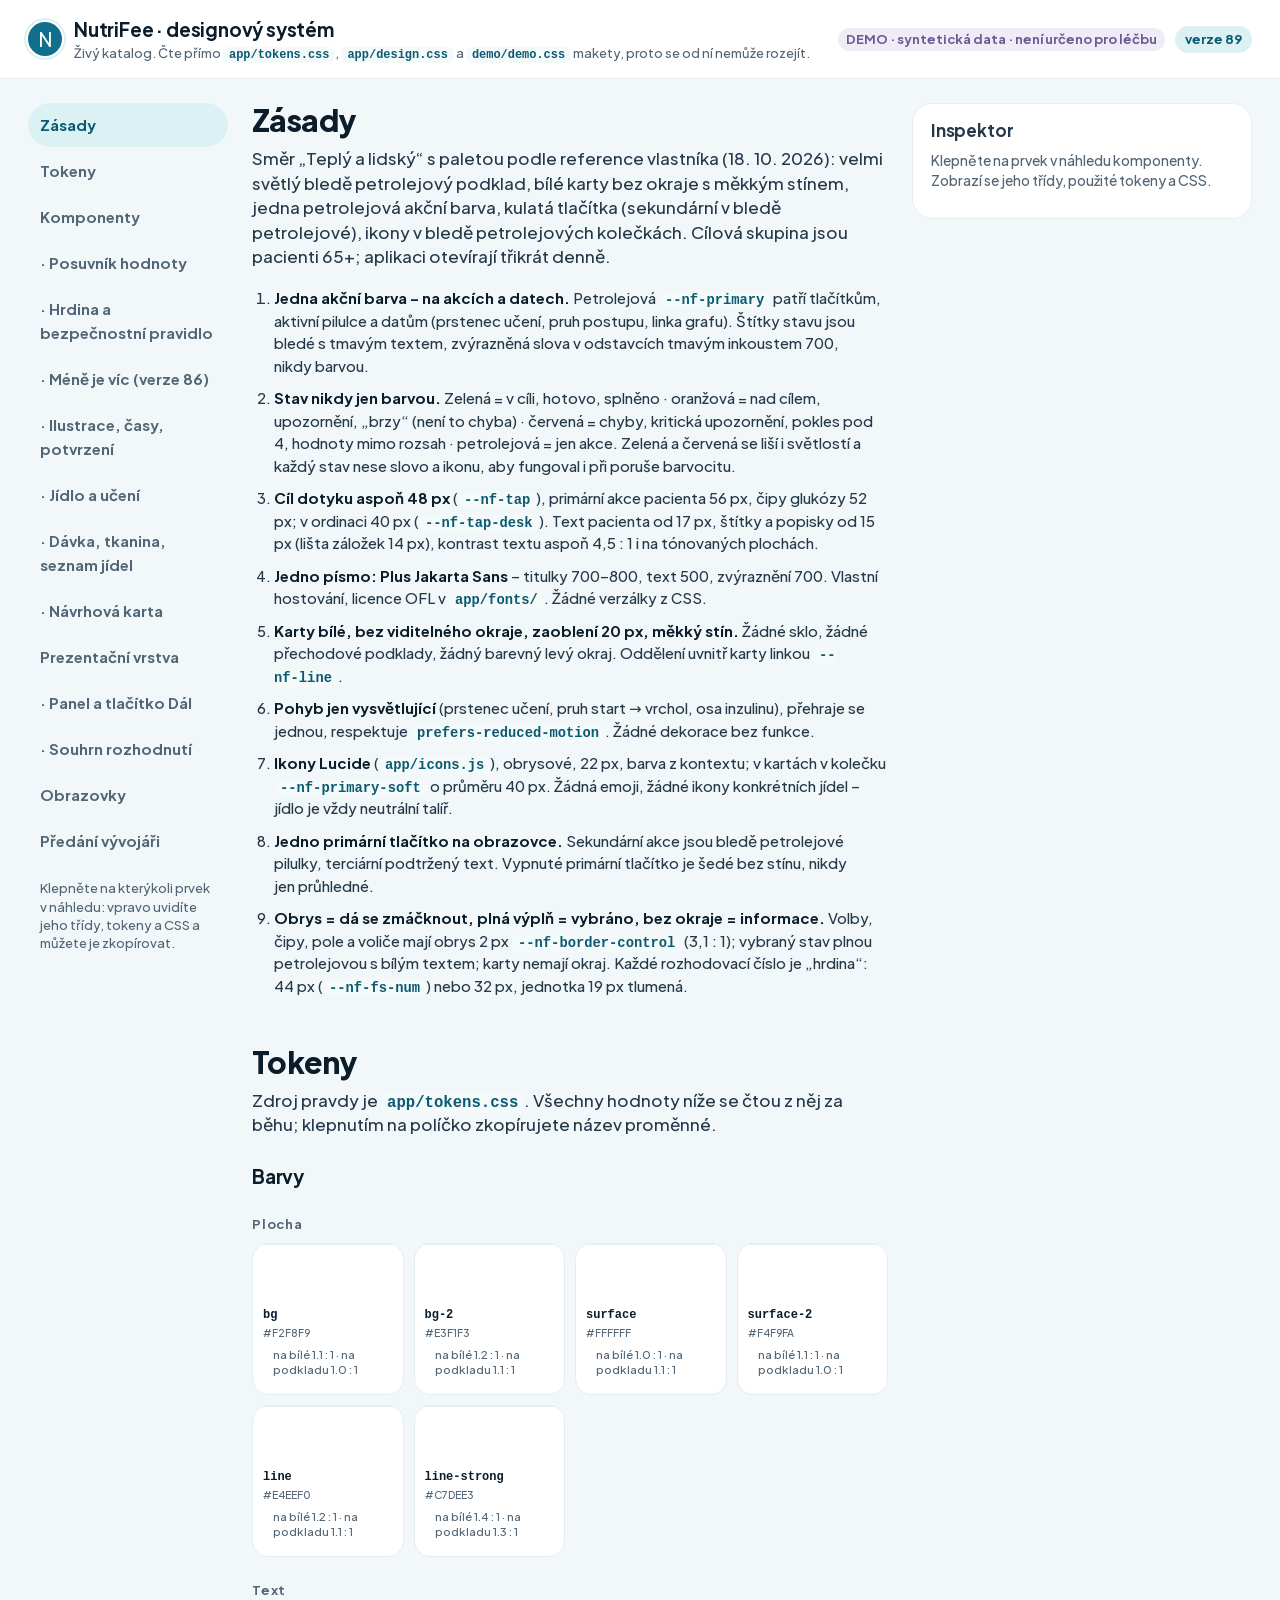
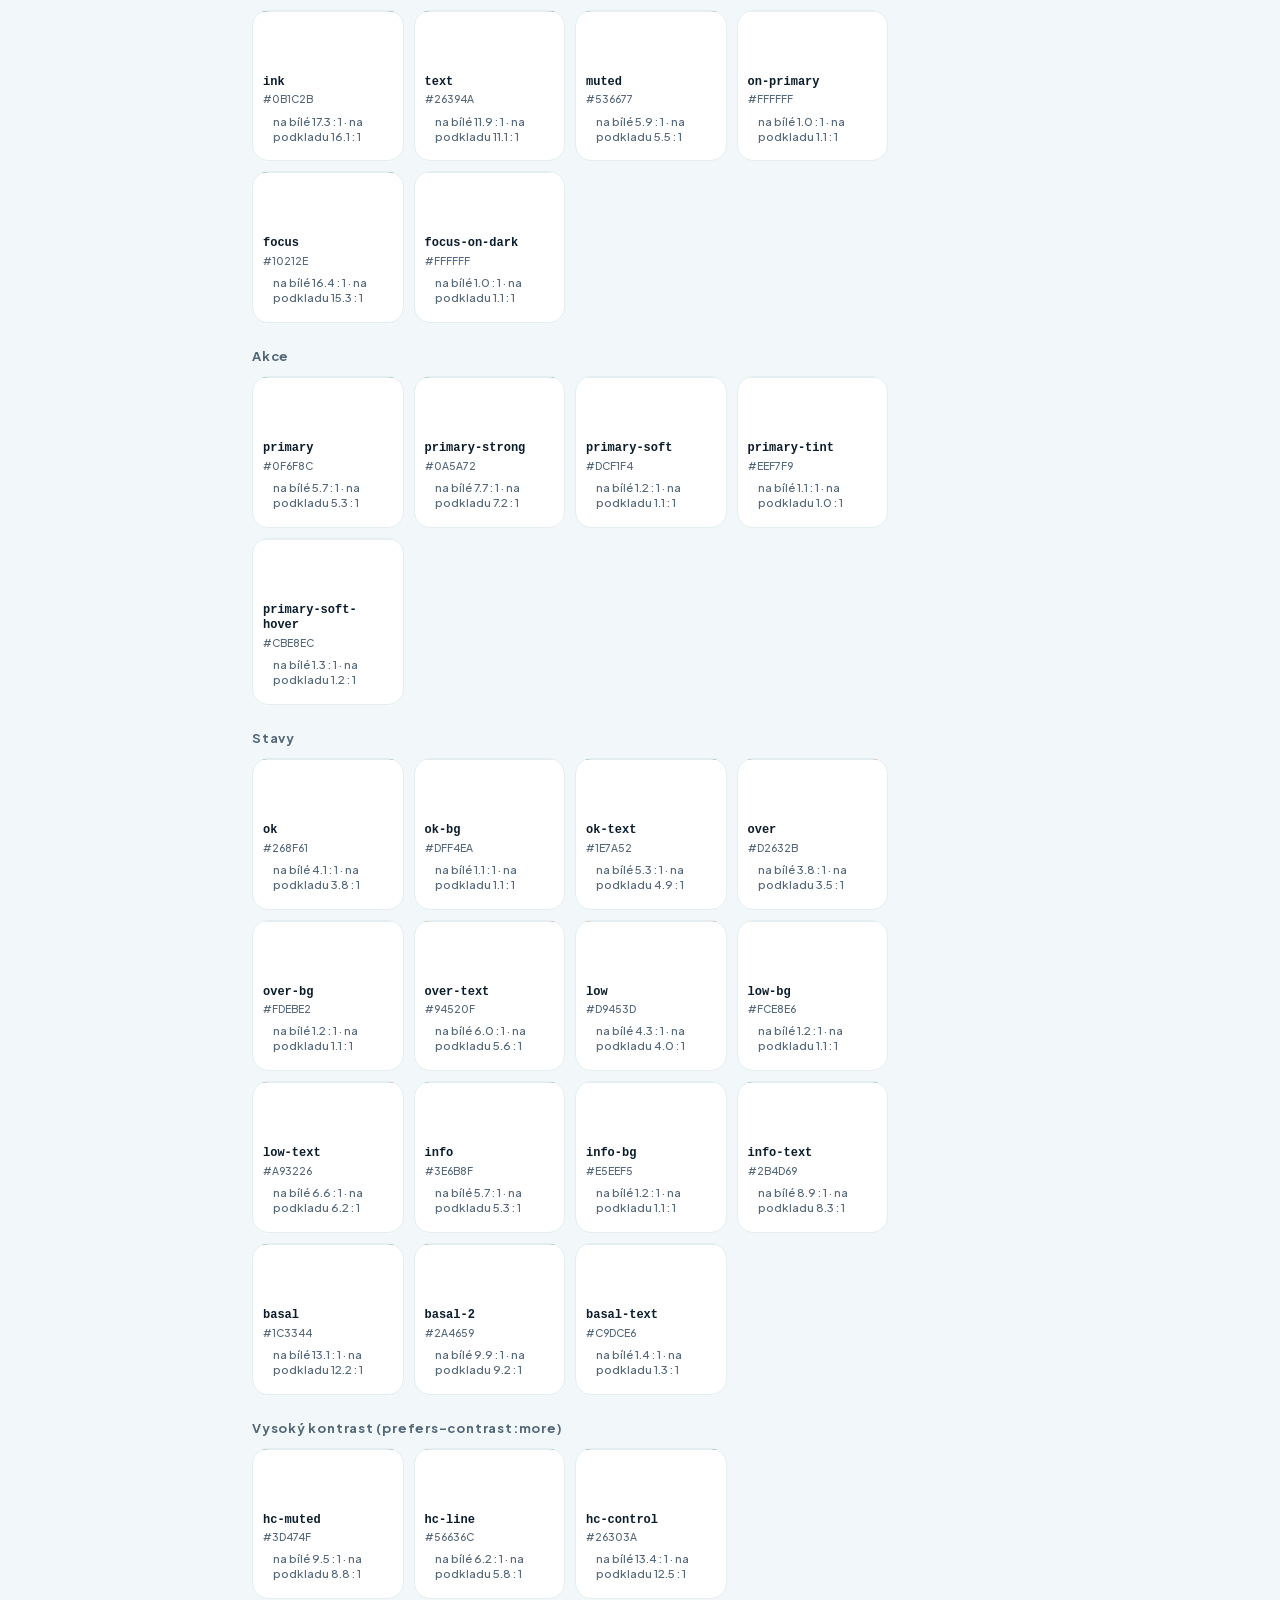
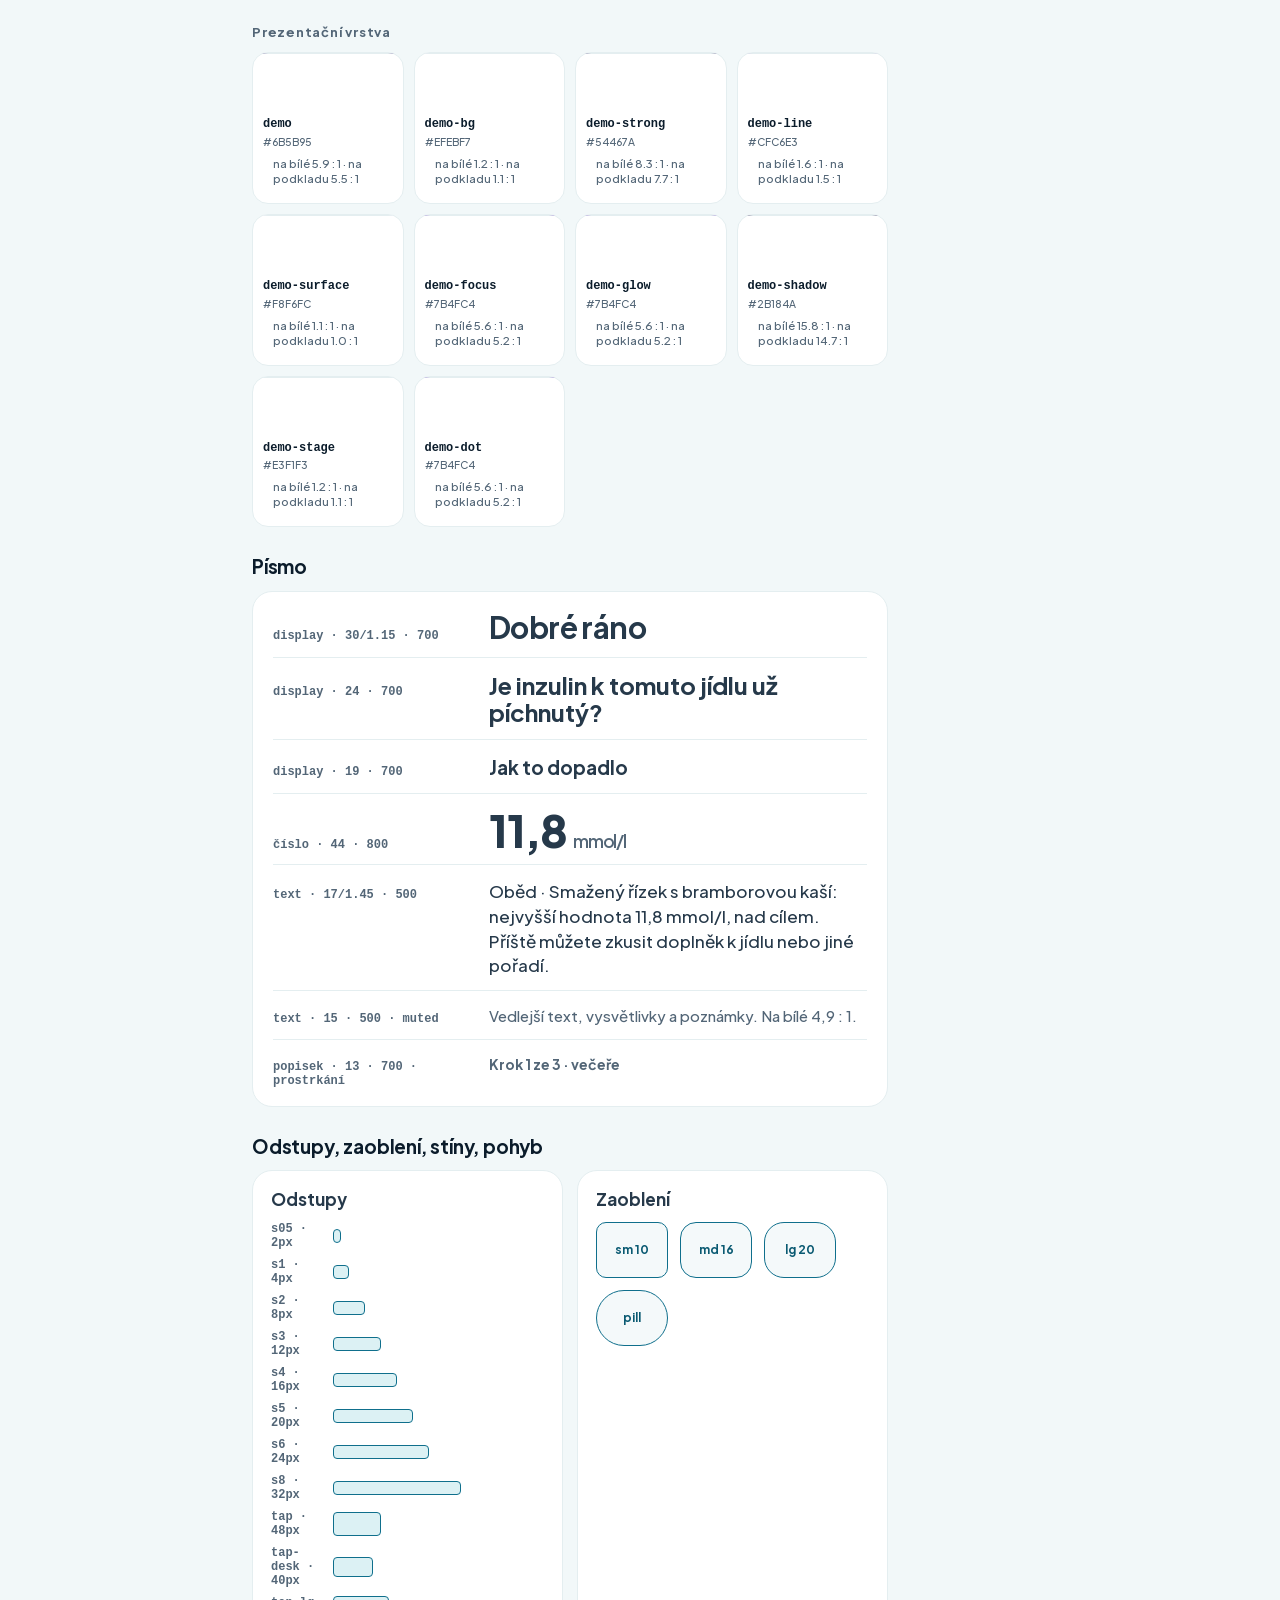
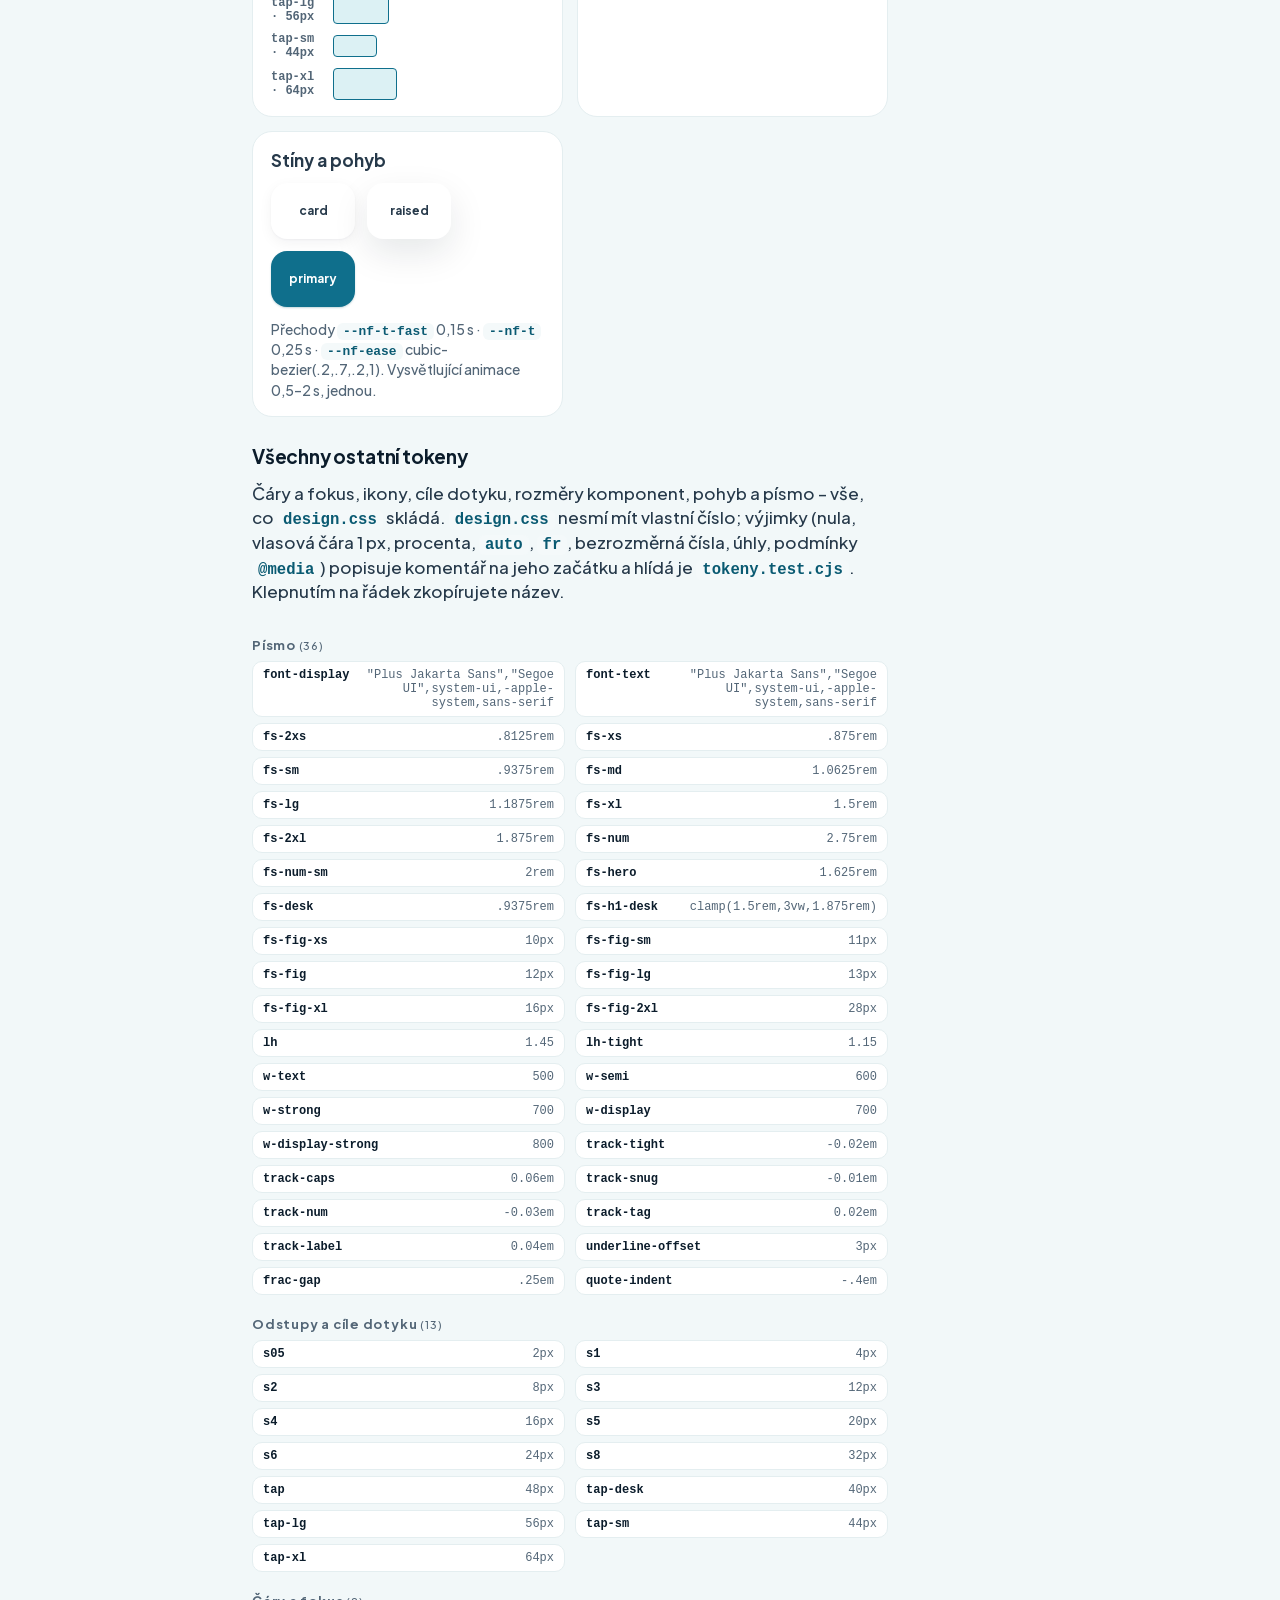
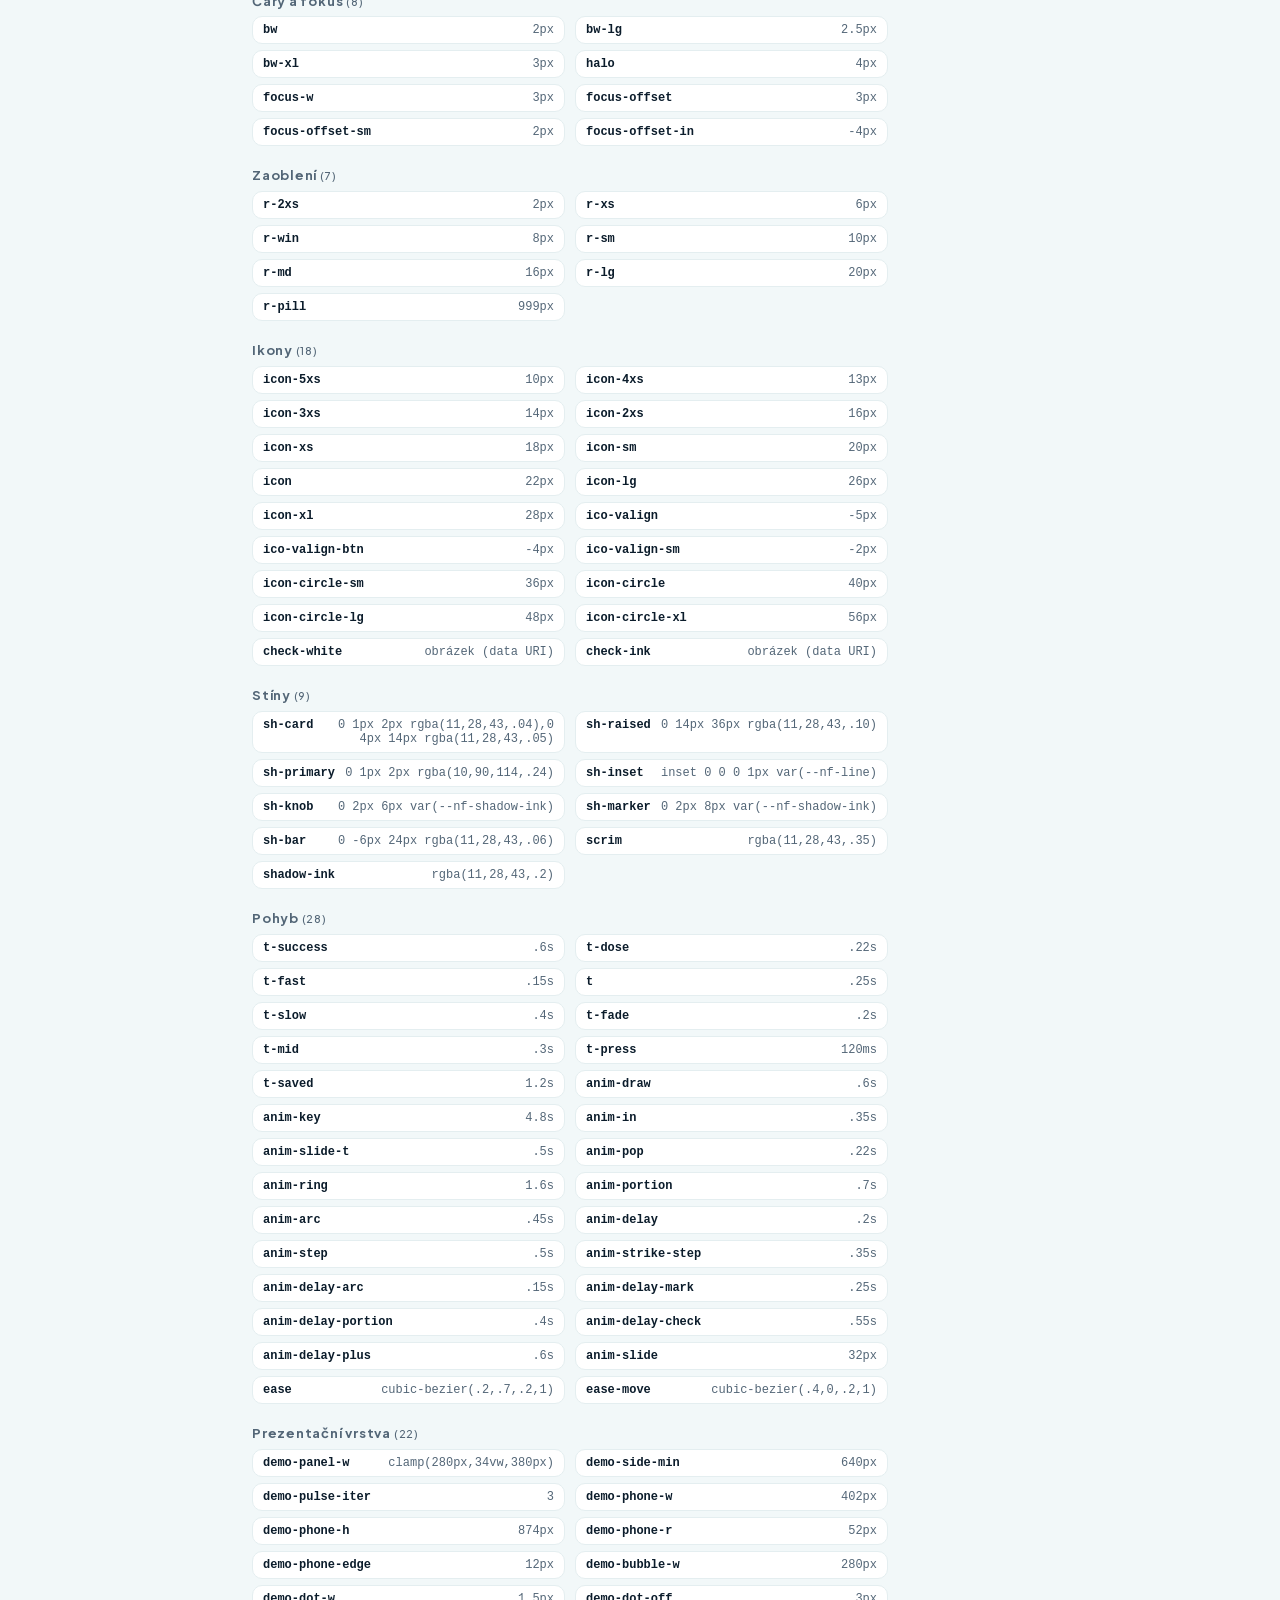
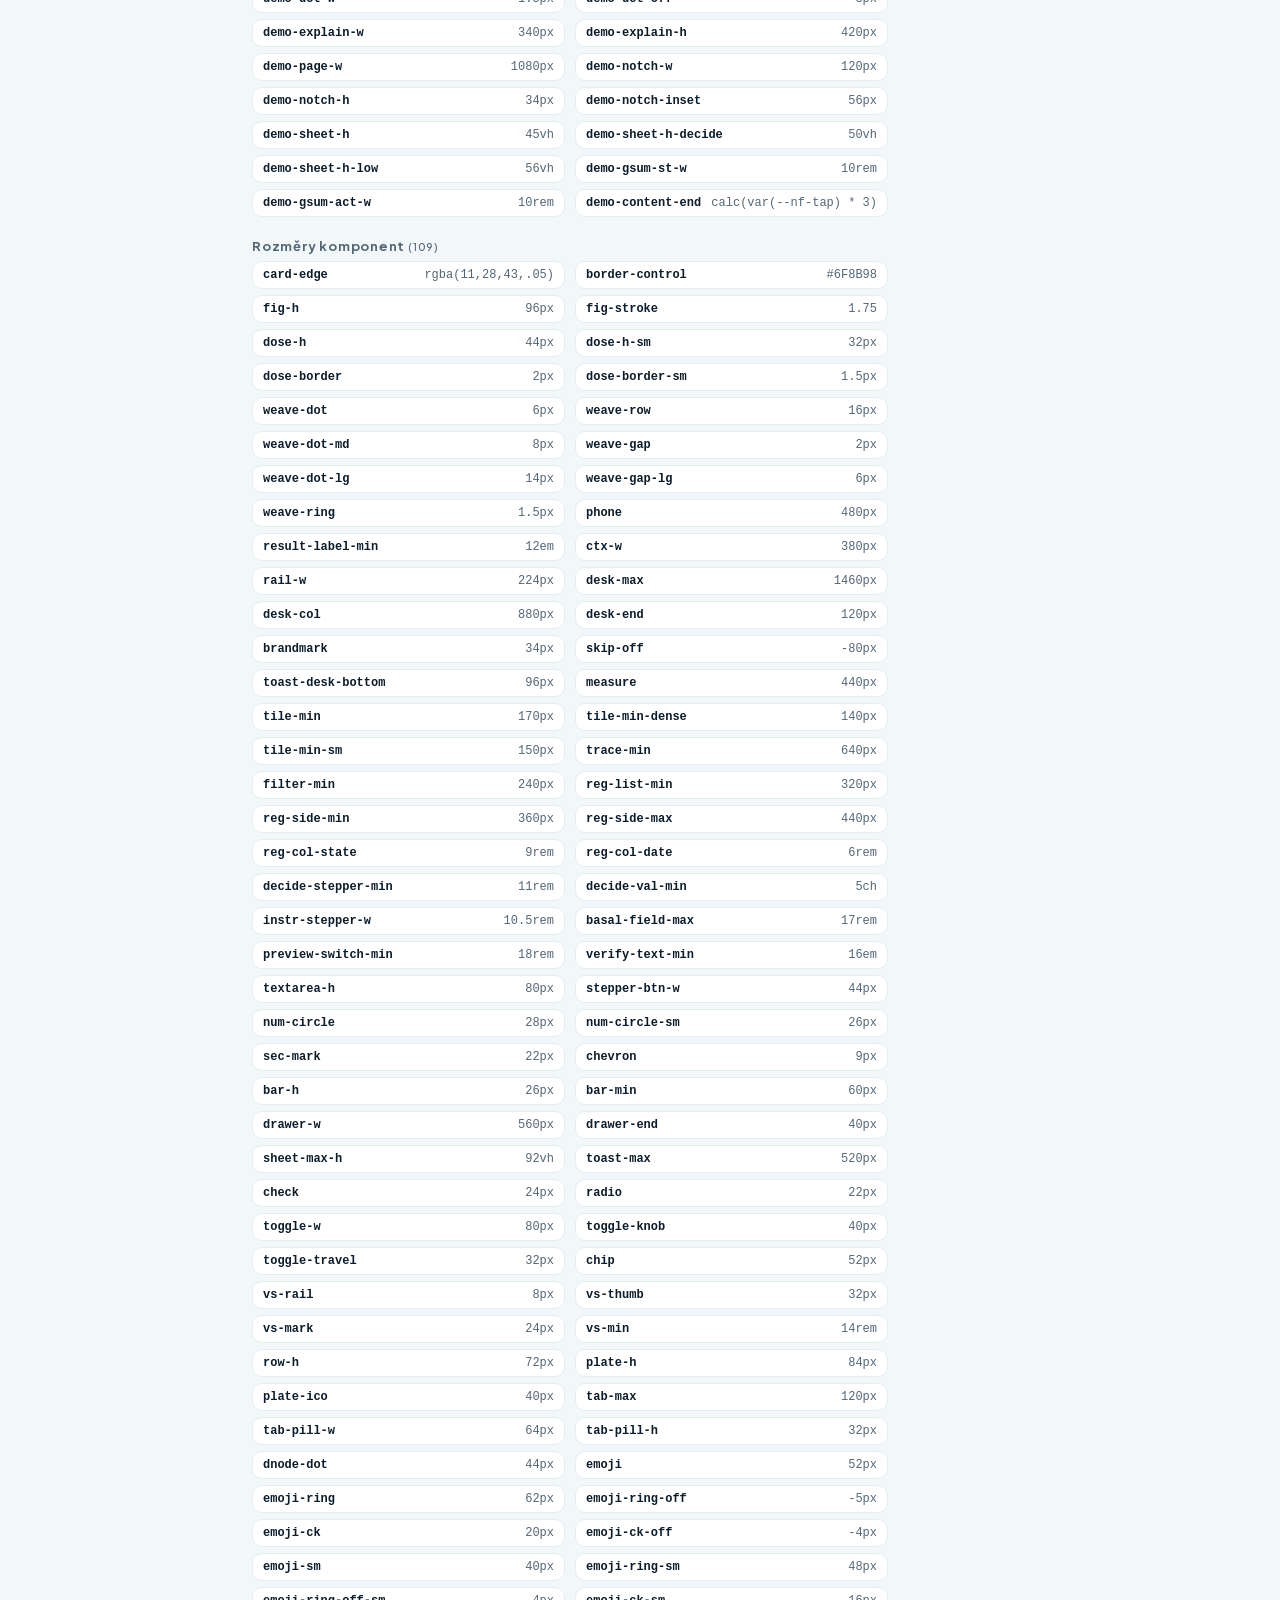
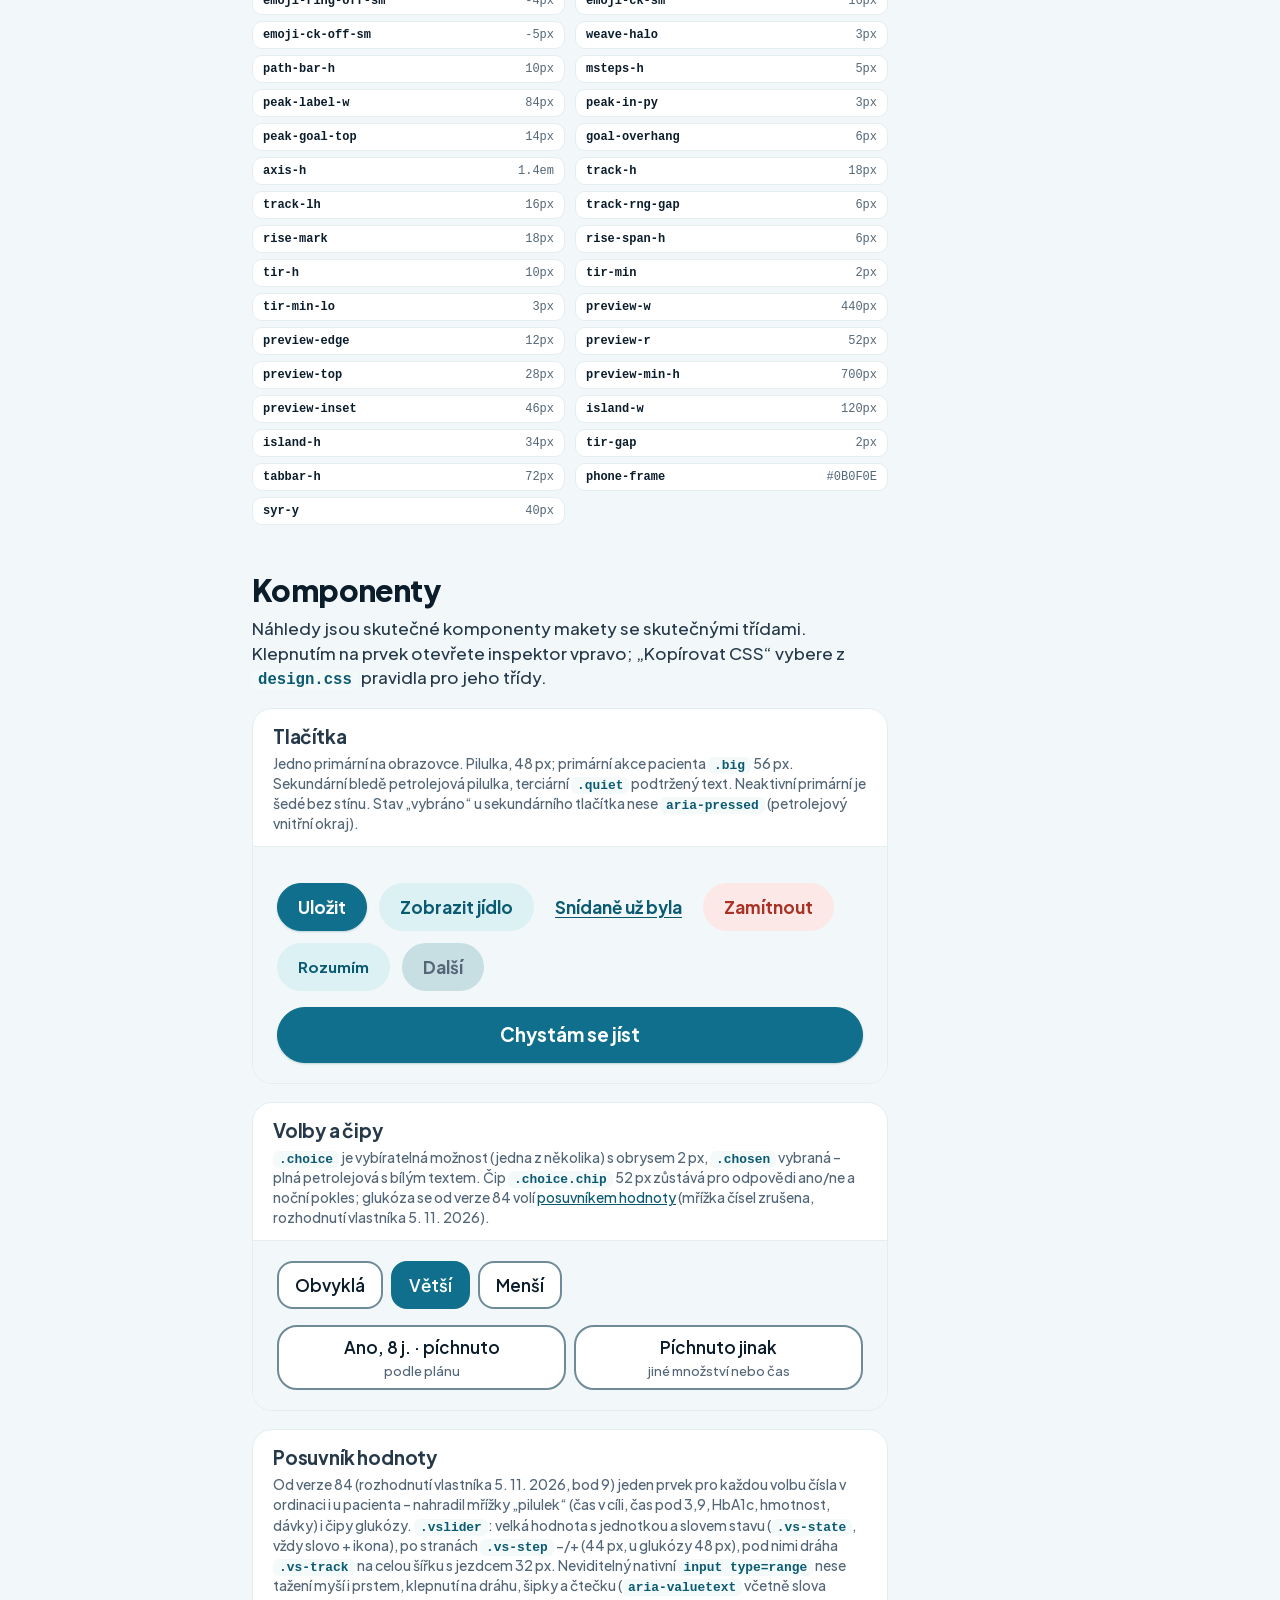
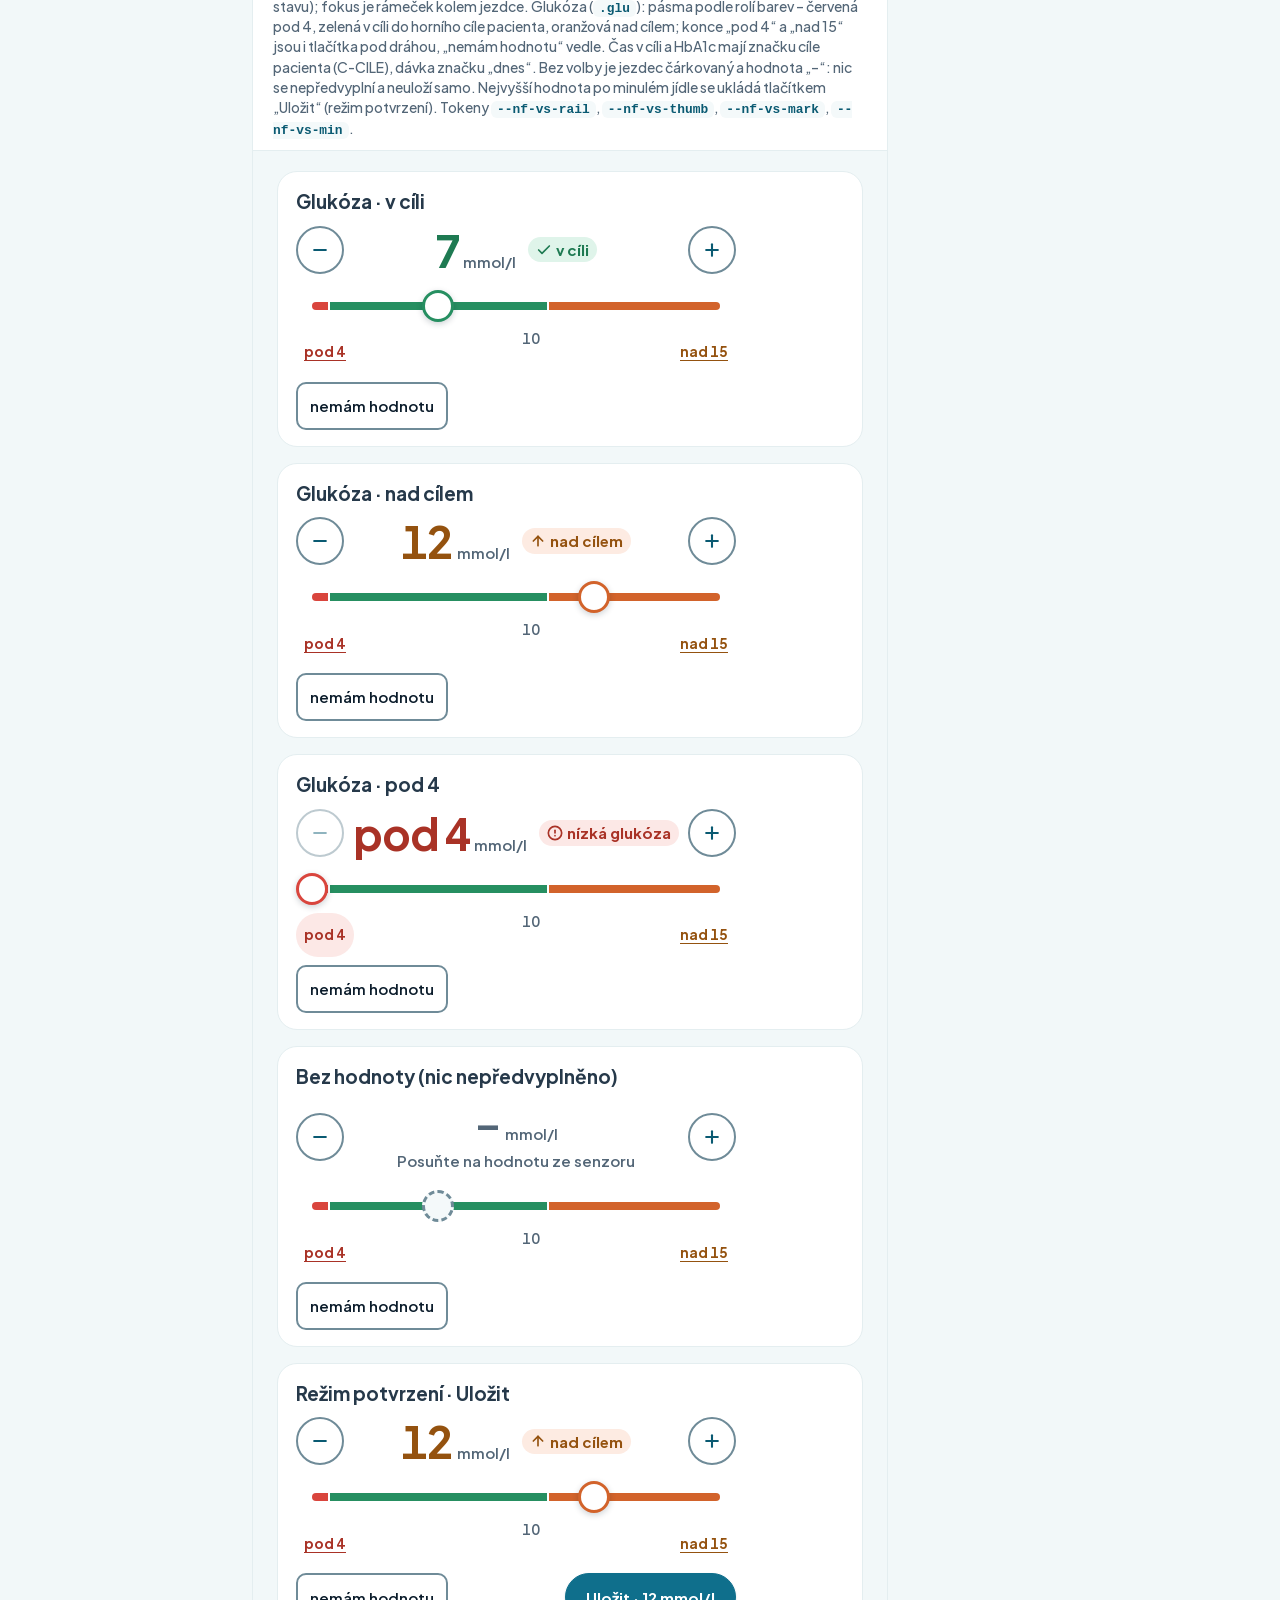
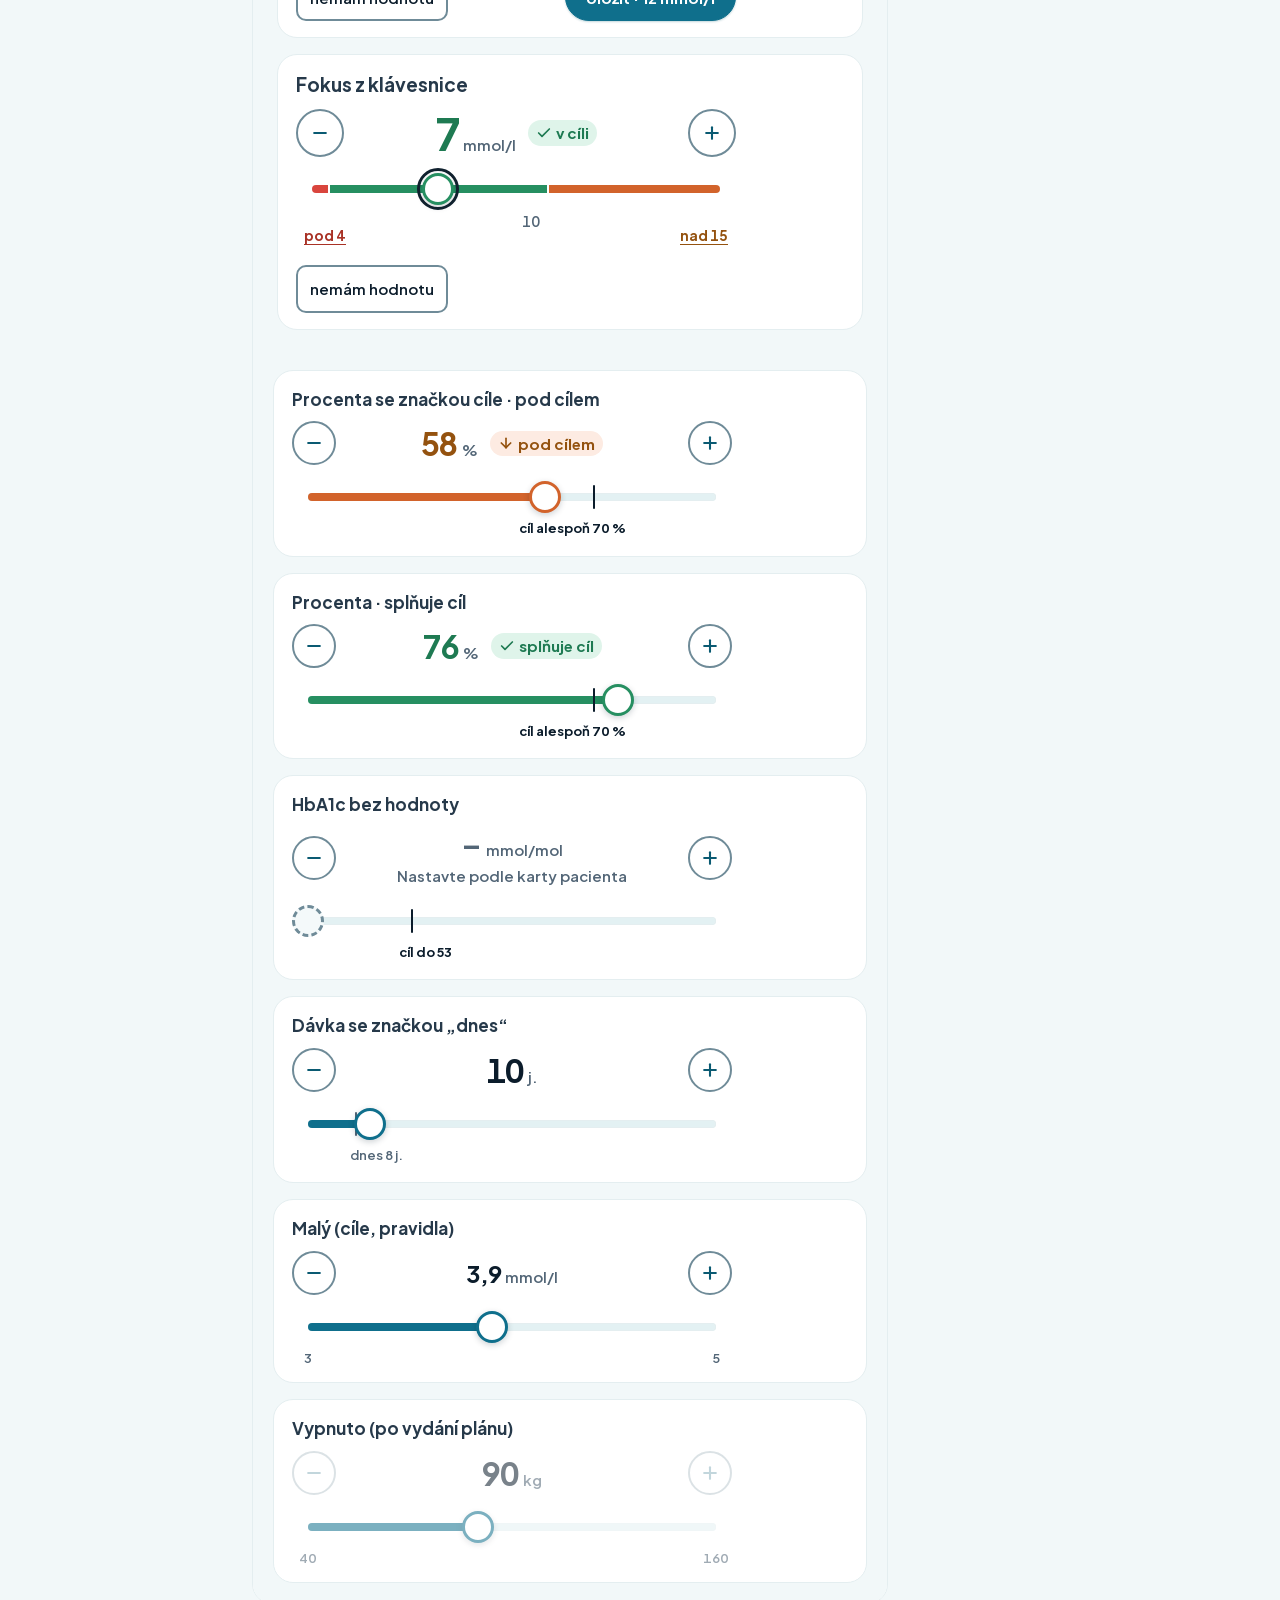
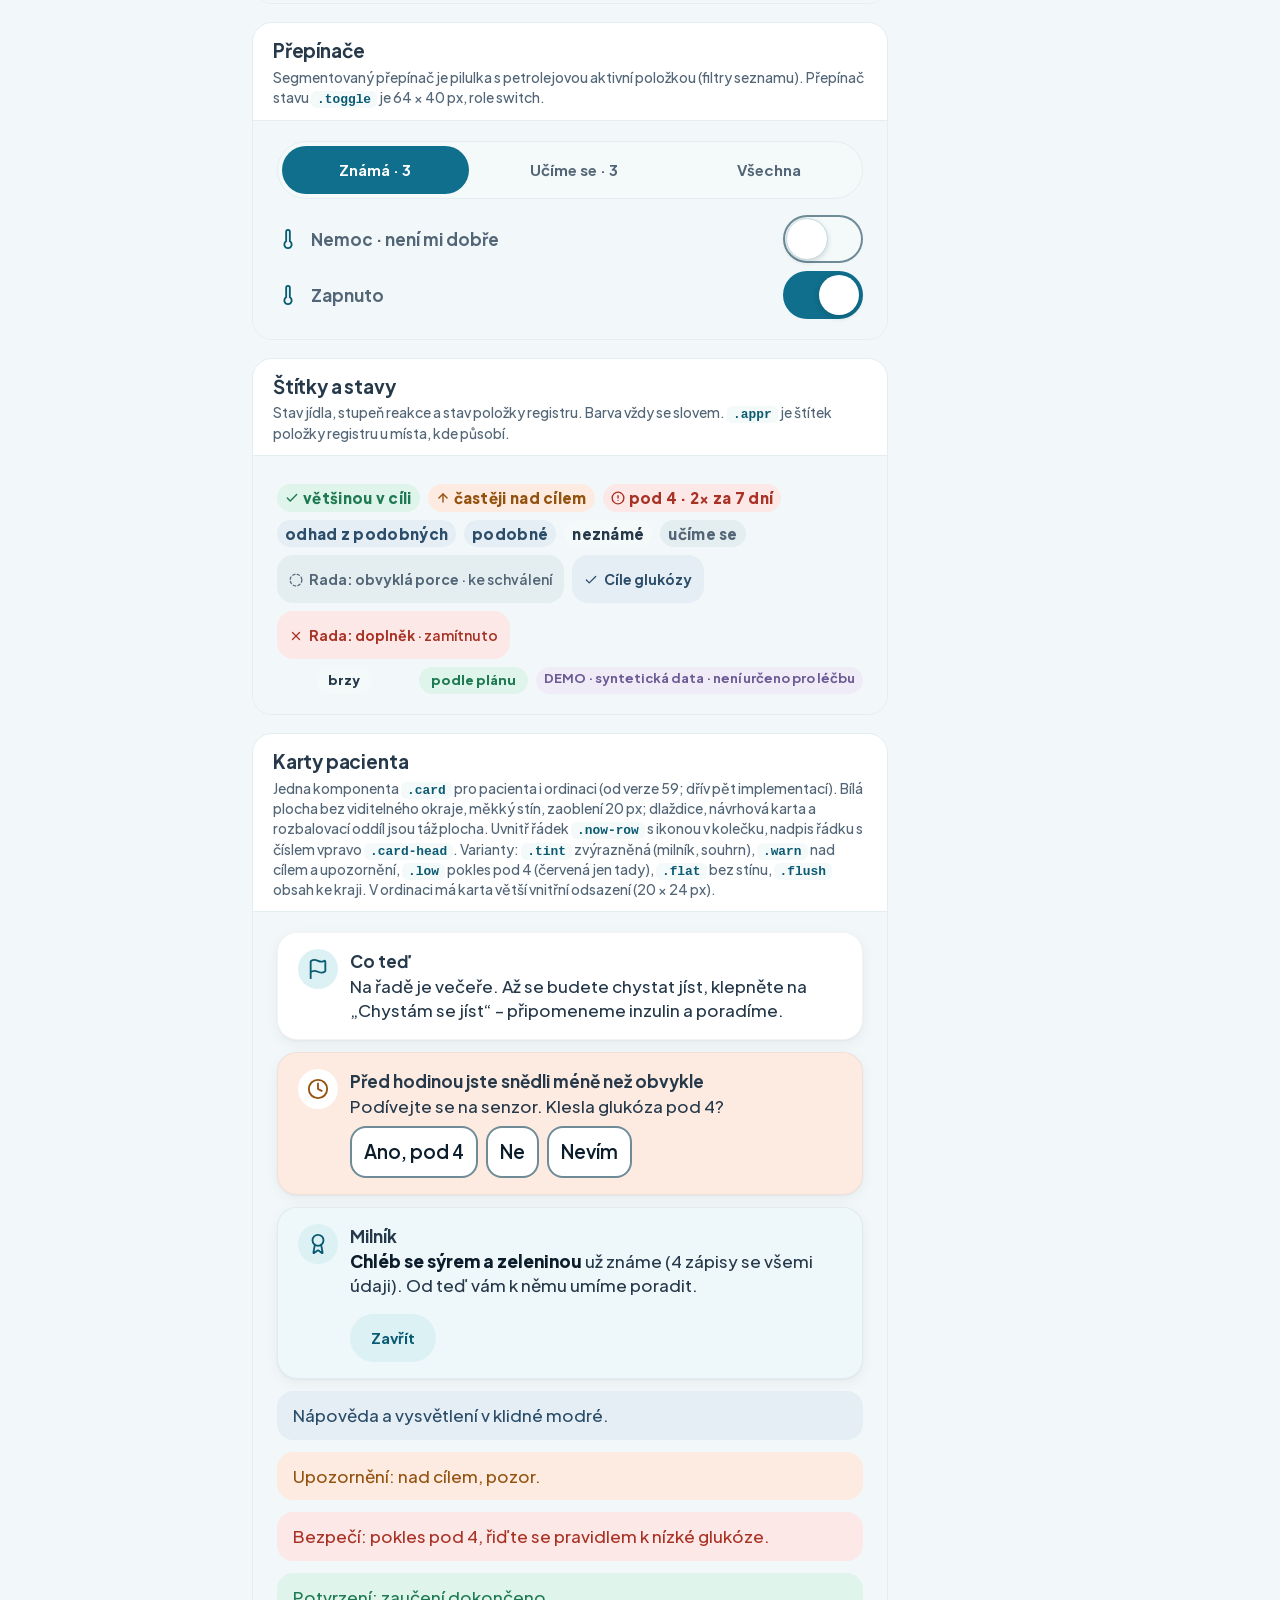
==== commit 72447de8: "SCHEMA 89: jádro připravené jako knihovna pro první demo a předávka s cestou k demu Jádro: NF.propos" ====
--- a/design-system/index.html
+++ b/design-system/index.html
@@ -8,12 +8,12 @@
 <meta name="description" content="Živý katalog designového systému NutriFee: tokeny, komponenty, pravidla a předání vývojáři. Čte přímo CSS makety.">
 <meta http-equiv="Content-Security-Policy" content="default-src 'none'; script-src 'self'; style-src 'self' 'unsafe-inline'; font-src 'self'; img-src 'self' data:; form-action 'none'; base-uri 'none'">
 <link rel="icon" href="data:image/svg+xml,%3Csvg xmlns='http://www.w3.org/2000/svg' viewBox='0 0 40 40'%3E%3Crect width='40' height='40' rx='12' fill='%231A6E85'/%3E%3Cpath d='M11 29V11l18 18V11' fill='none' stroke='%23fff' stroke-width='4' stroke-linecap='round' stroke-linejoin='round'/%3E%3C/svg%3E">
-<link rel="stylesheet" href="../app/tokens.css?v=88">
-<link rel="stylesheet" href="../app/design.css?v=88">
-<link rel="stylesheet" href="../demo/demo.css?v=88">
-<link rel="stylesheet" href="catalog.css?v=88">
+<link rel="stylesheet" href="../app/tokens.css?v=89">
+<link rel="stylesheet" href="../app/design.css?v=89">
+<link rel="stylesheet" href="../demo/demo.css?v=89">
+<link rel="stylesheet" href="catalog.css?v=89">
 </head>
-<body class="ds" data-version="88">
+<body class="ds" data-version="89">
 <a class="skip" href="#main">Přeskočit na obsah</a>
 <header class="ds-head">
   <div class="ds-brand"><span class="brandmark" aria-hidden="true">N</span><div><b>NutriFee · designový systém</b><small>Živý katalog. Čte přímo <code>app/tokens.css</code>, <code>app/design.css</code> a <code>demo/demo.css</code> makety, proto se od ní nemůže rozejít.</small></div></div>
@@ -374,6 +374,6 @@
 </aside>
 </div>
 <div id="toast" aria-live="polite" aria-atomic="true"></div>
-<script src="catalog.js?v=88"></script>
+<script src="catalog.js?v=89"></script>
 </body>
 </html>
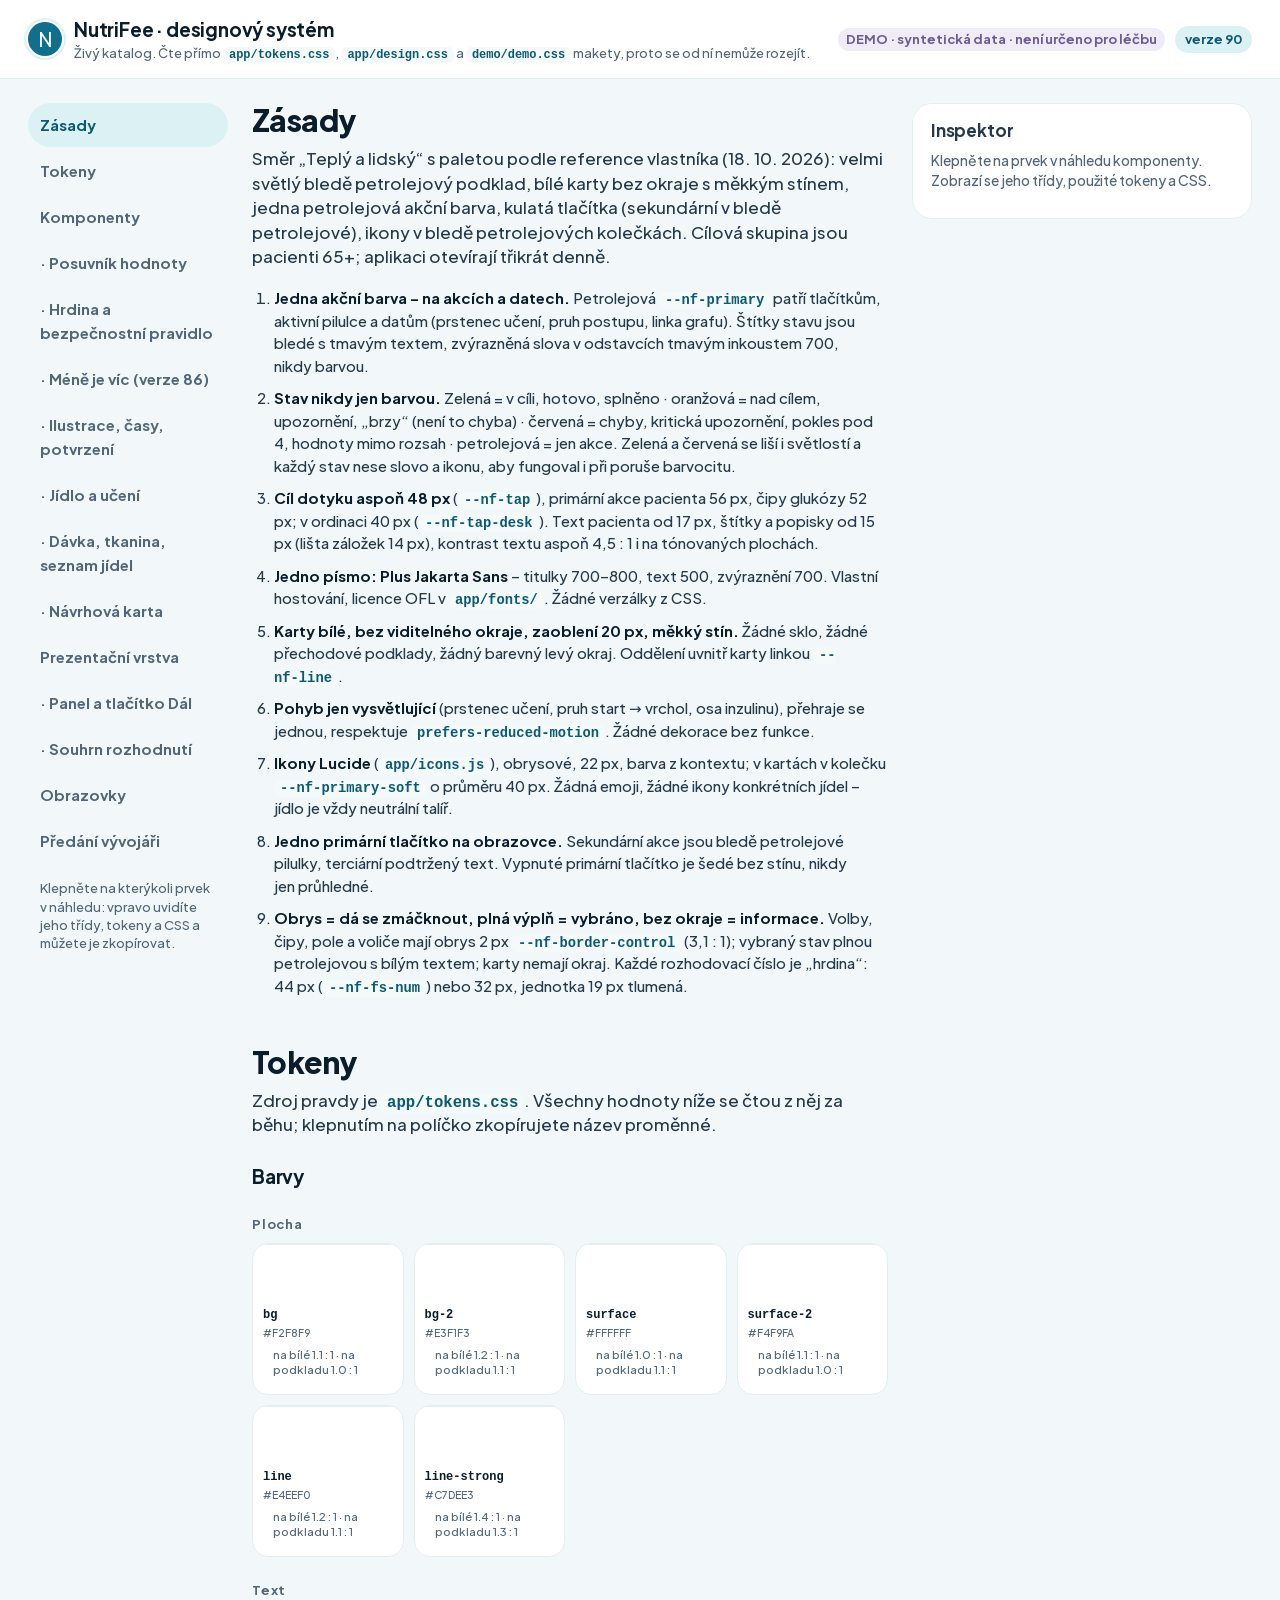
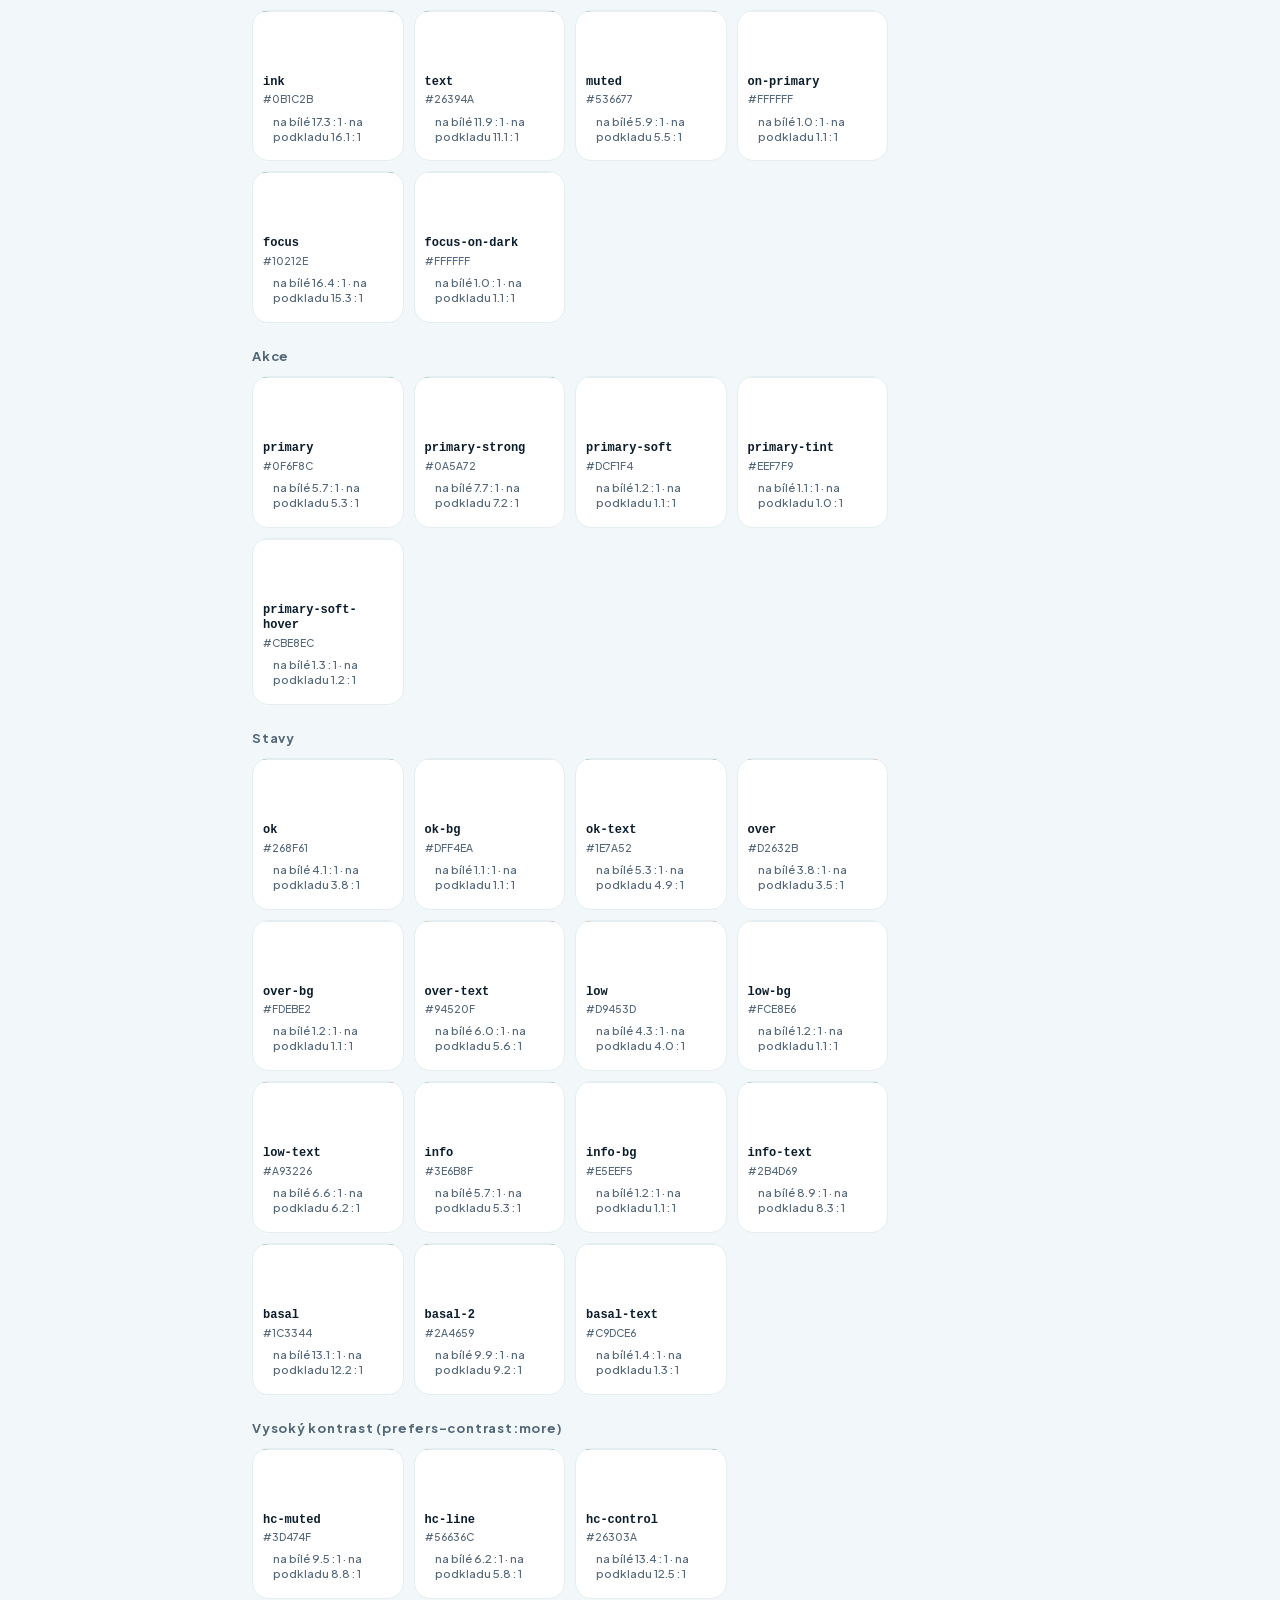
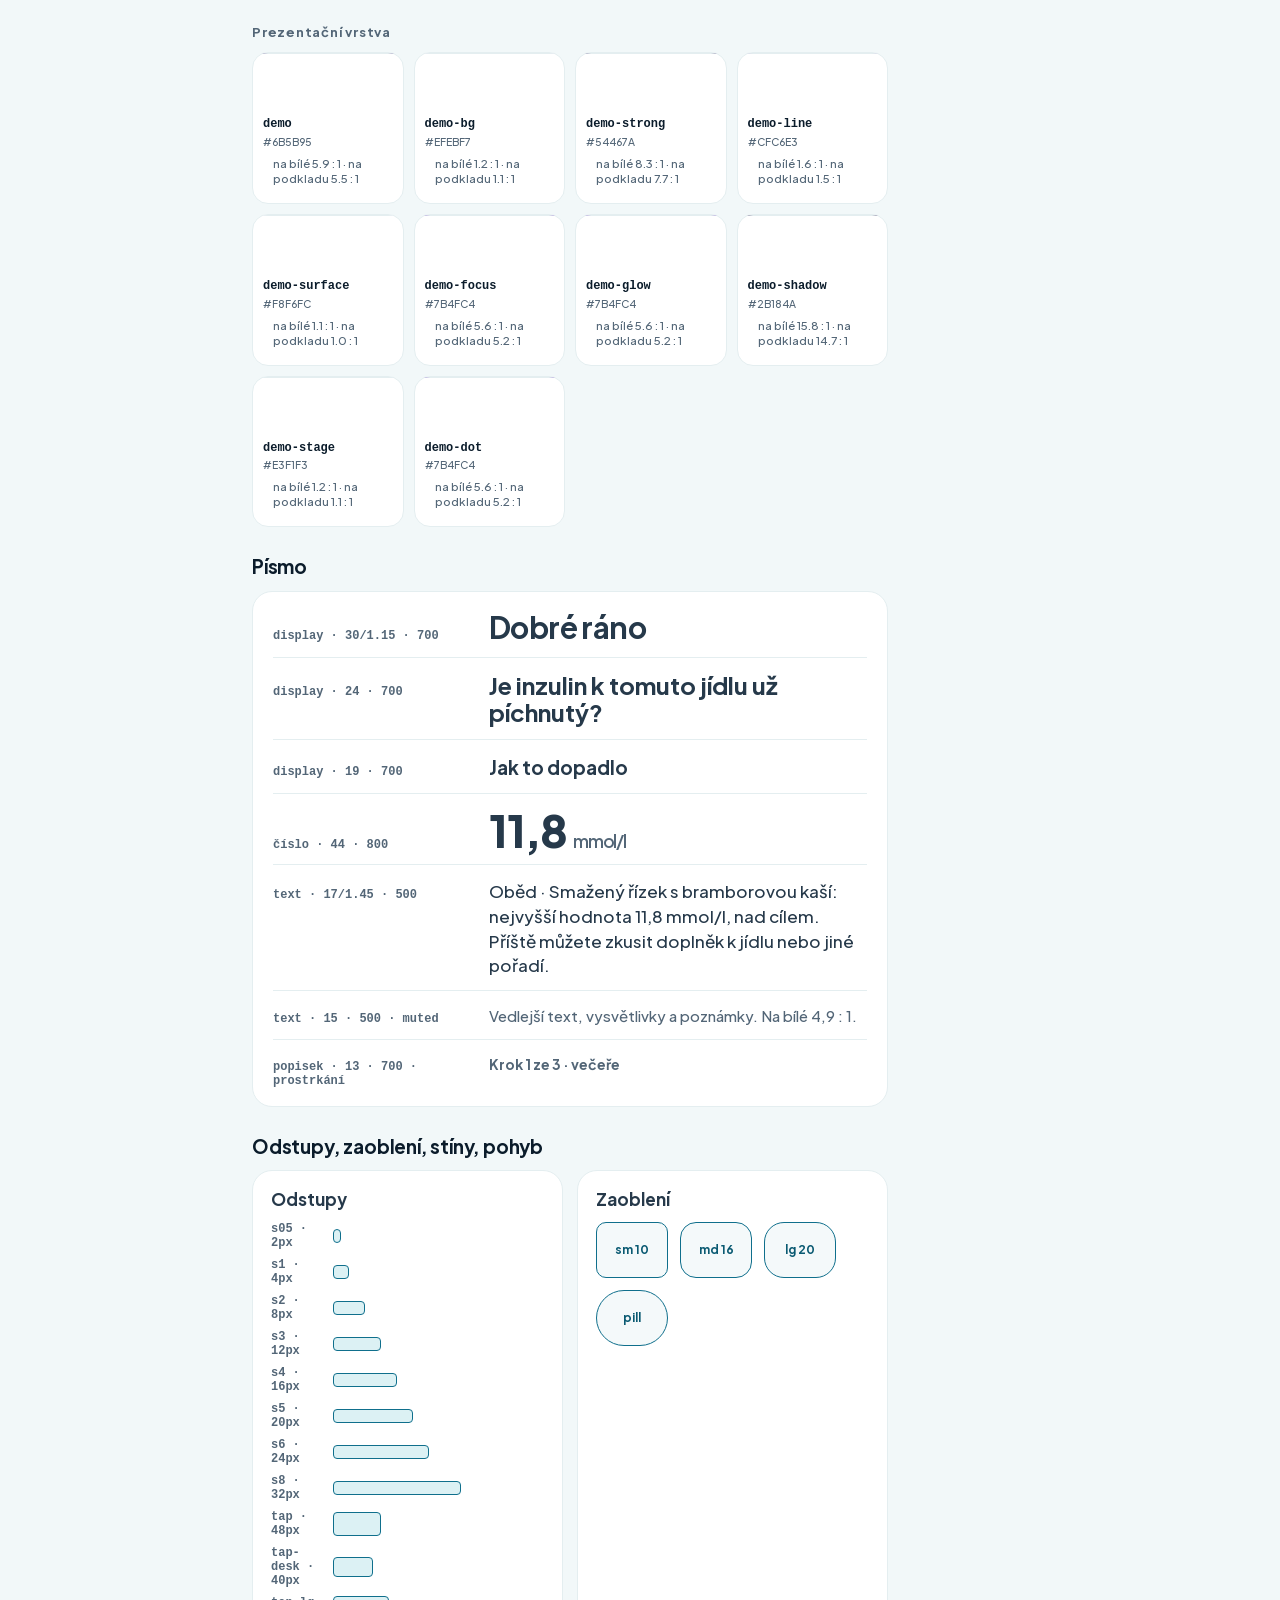
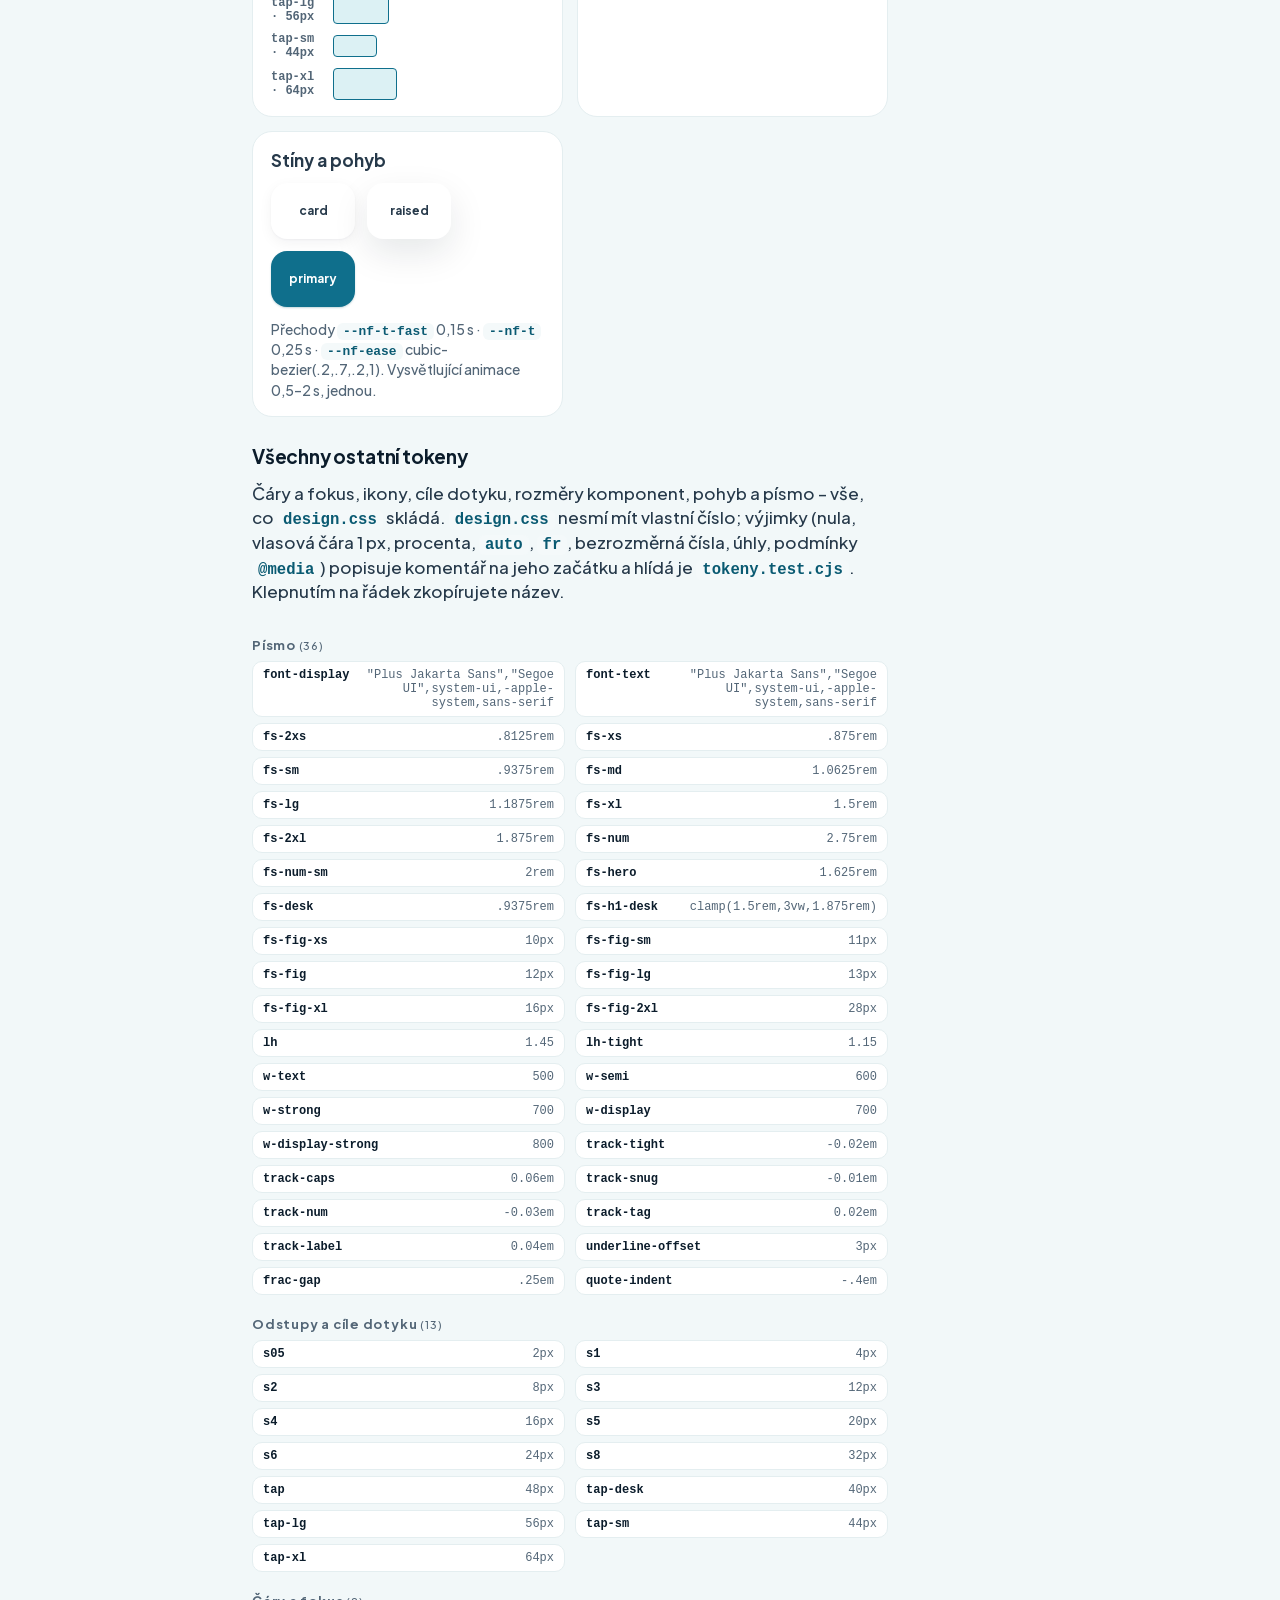
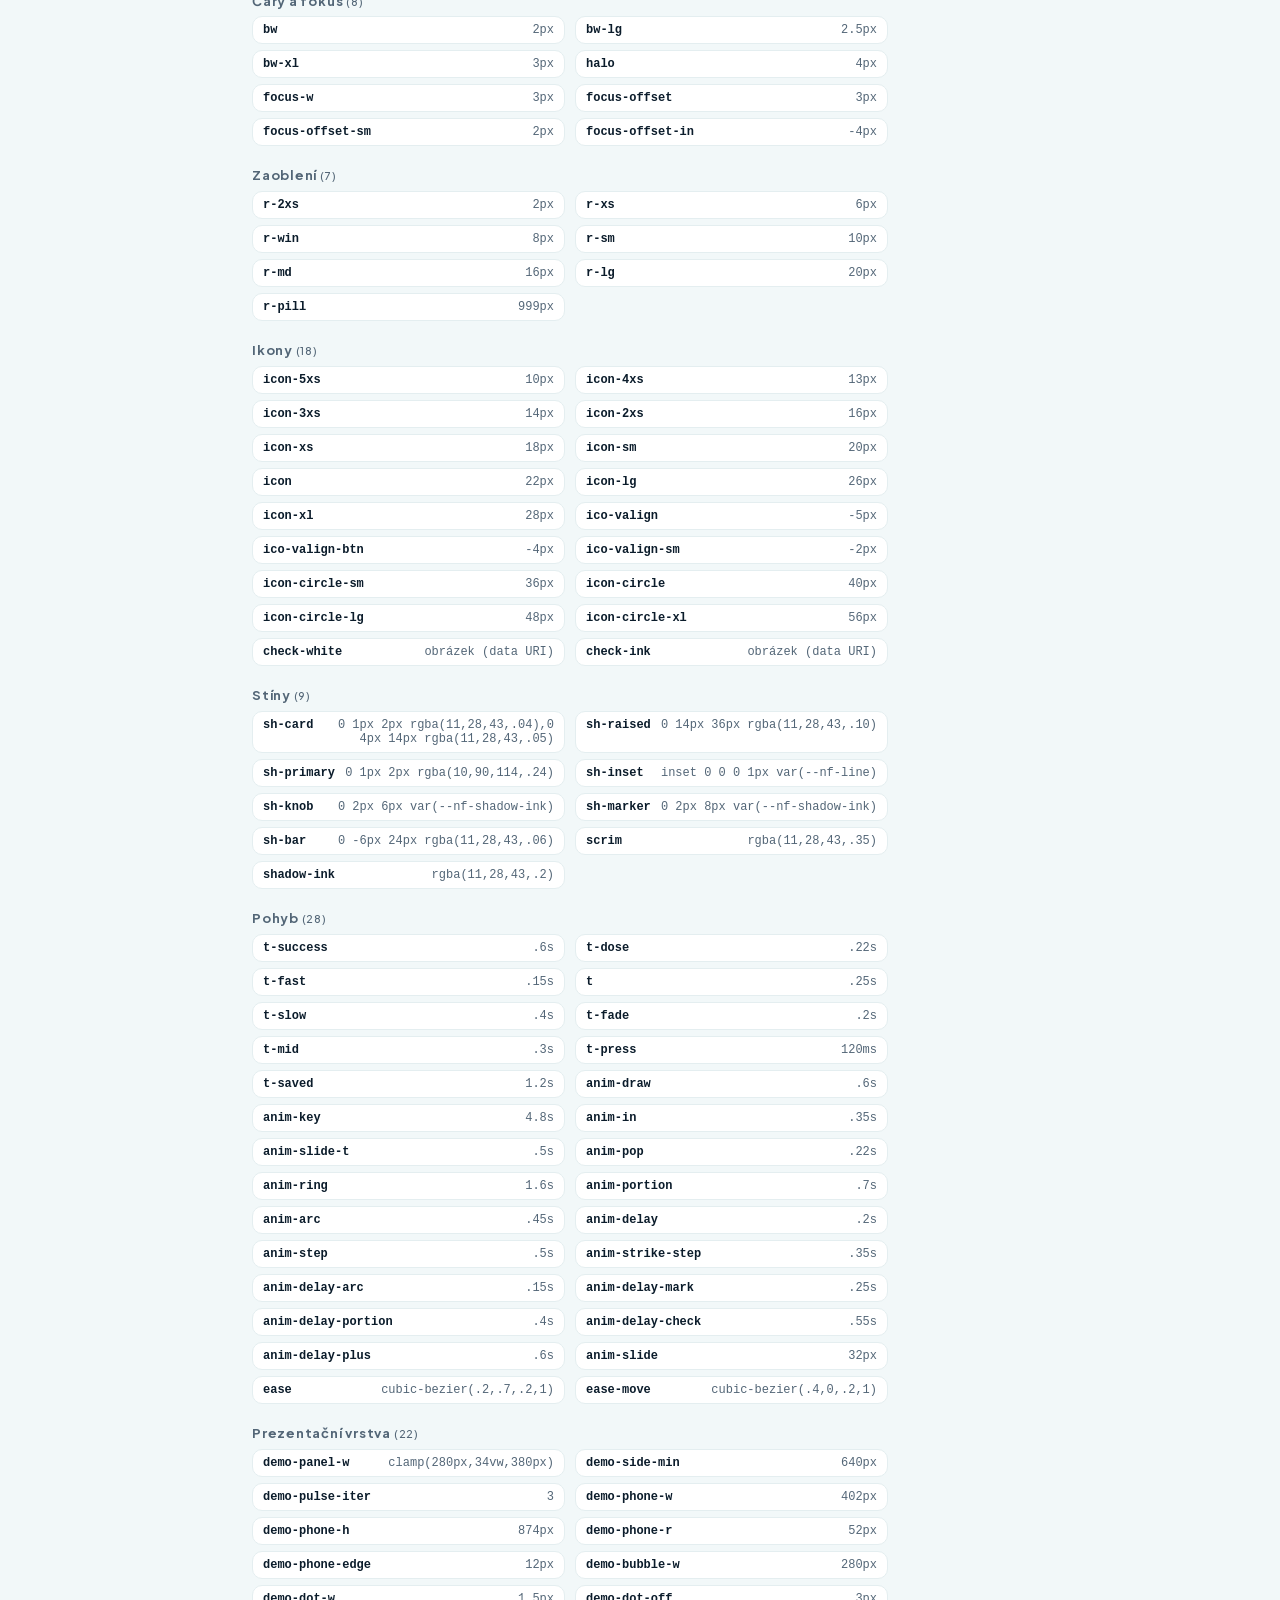
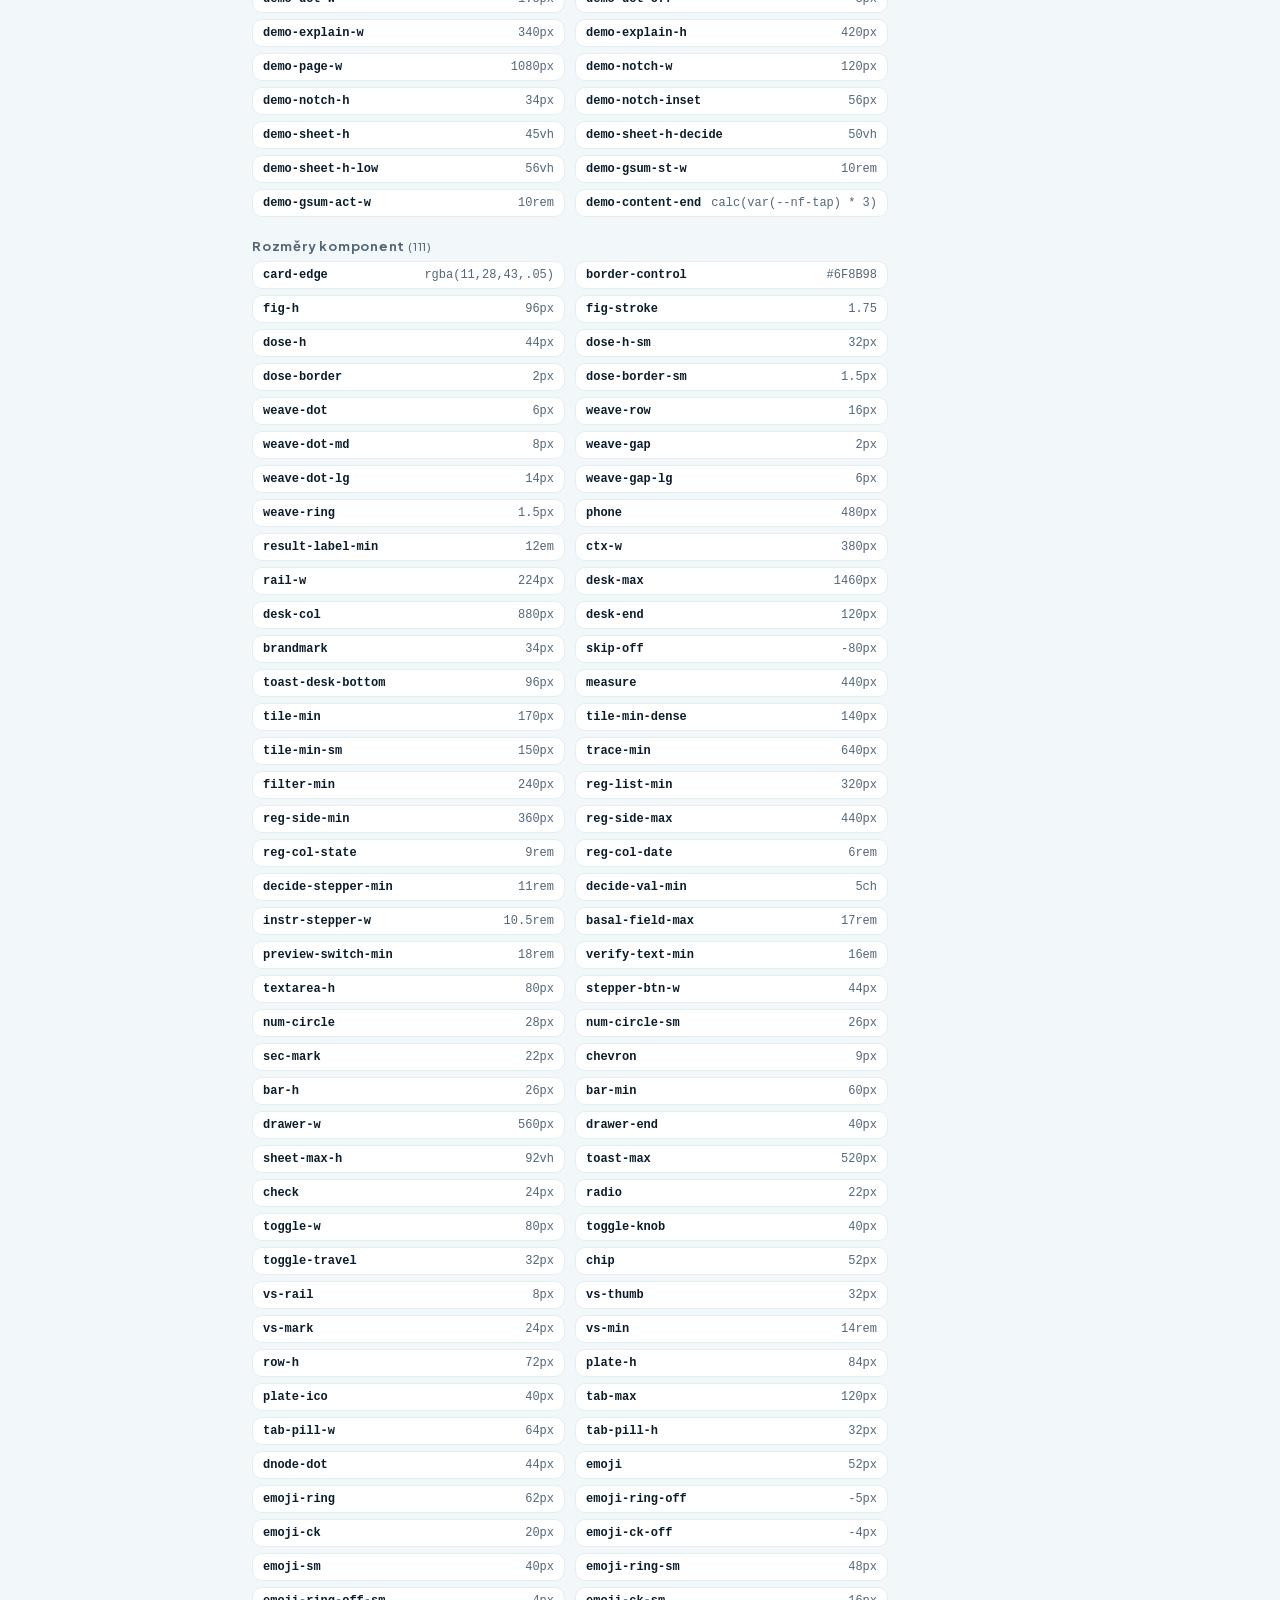
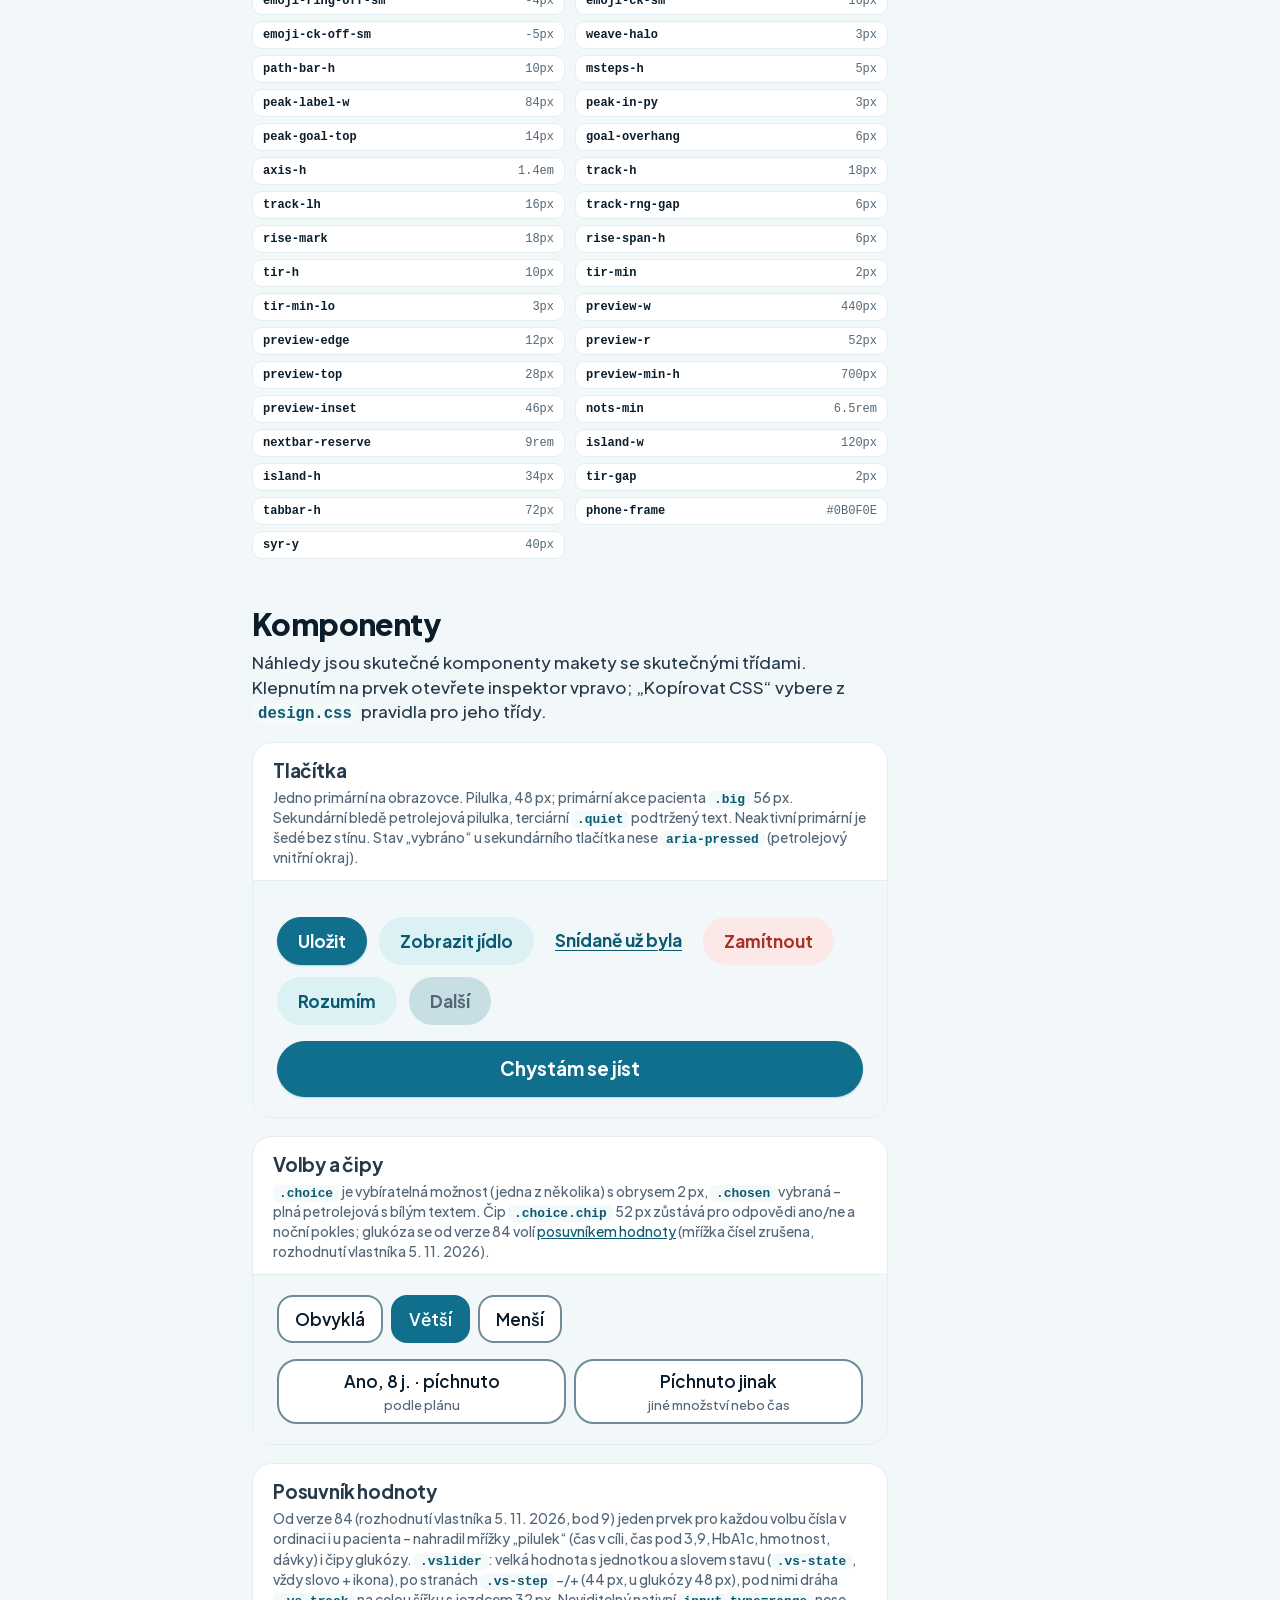
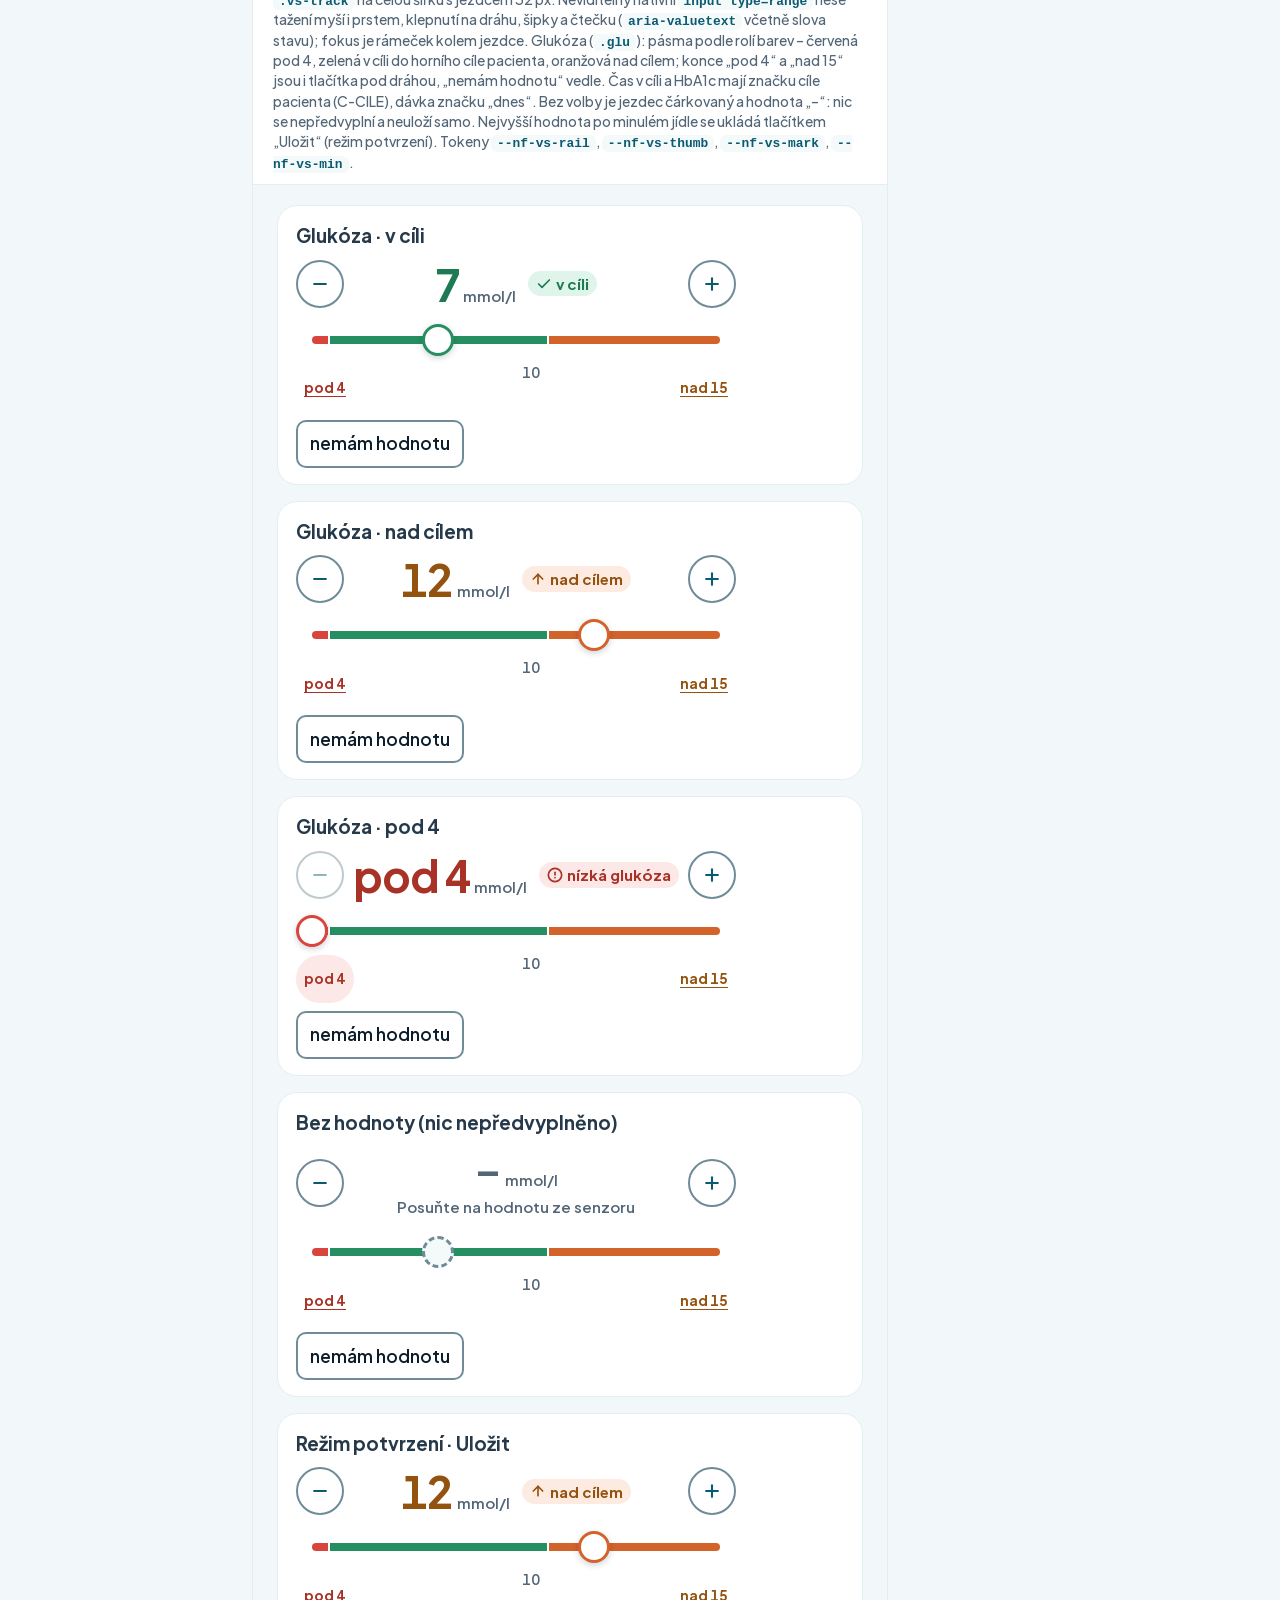
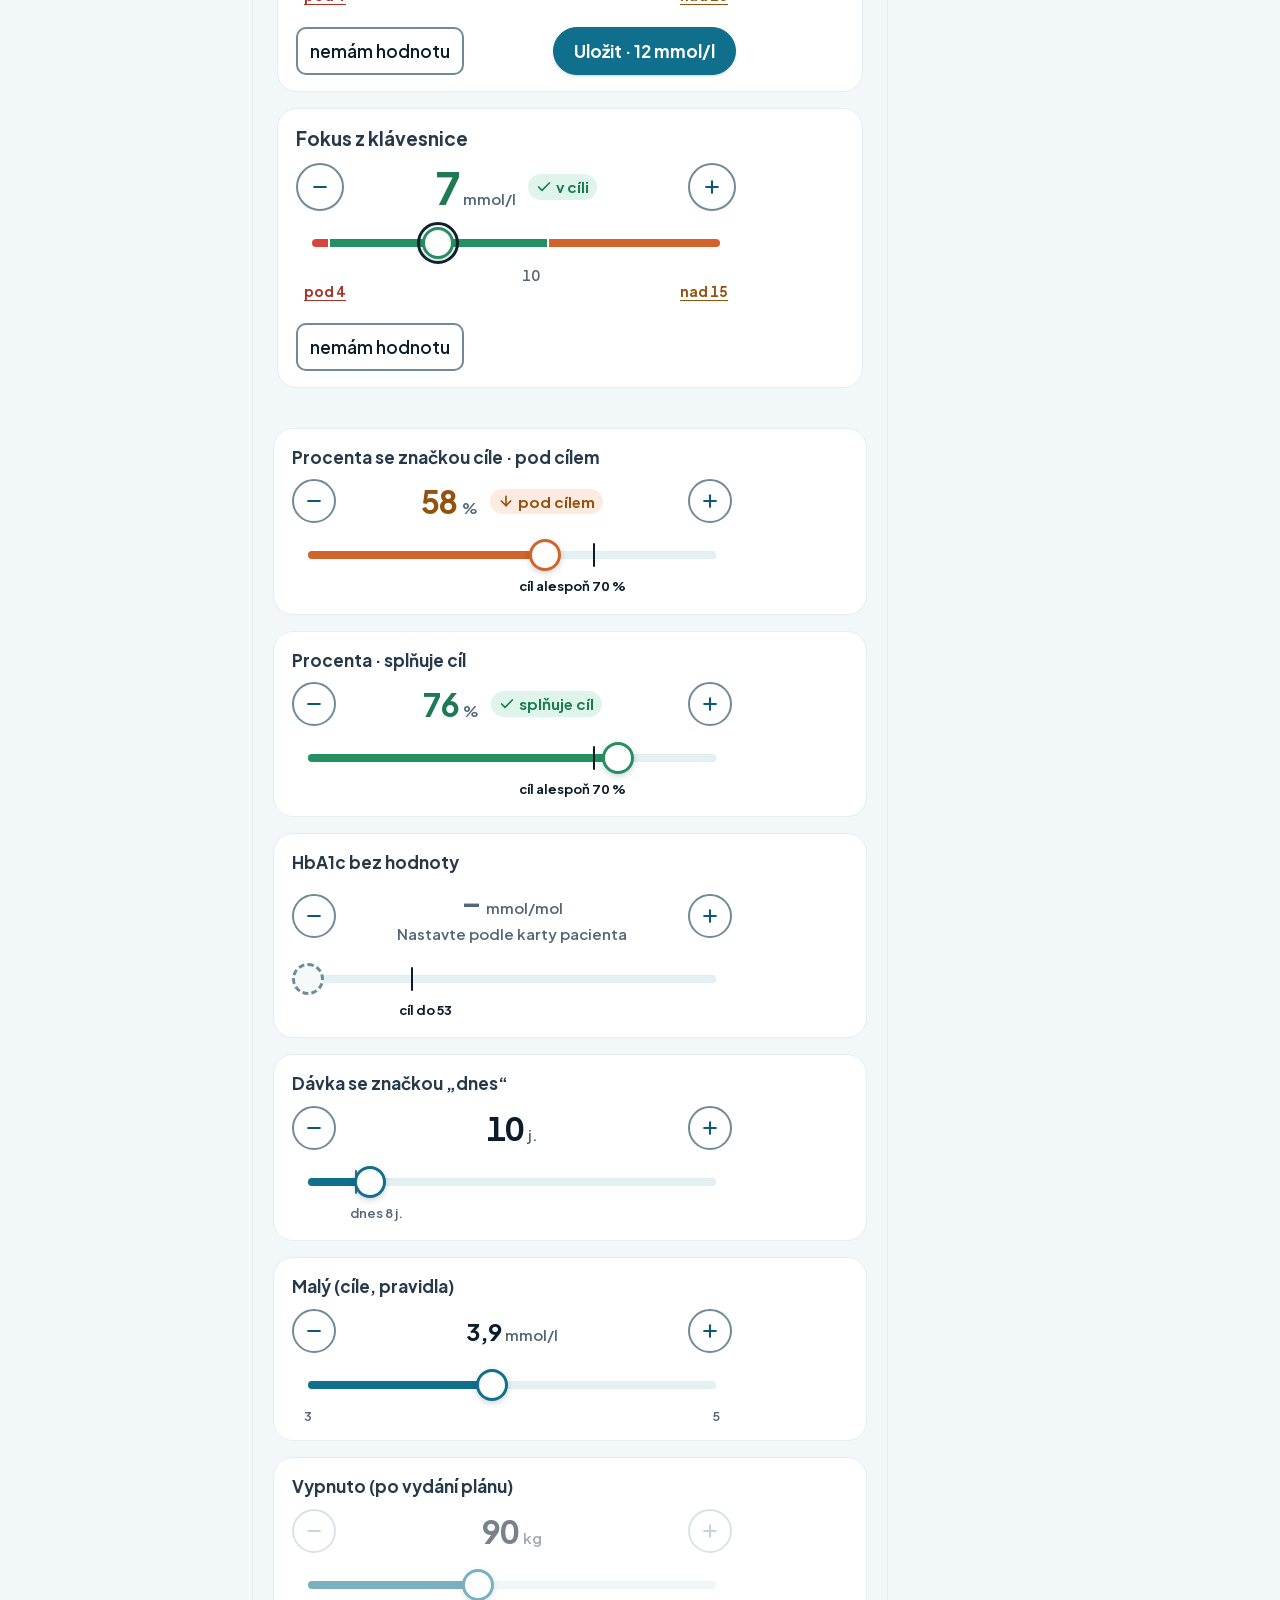
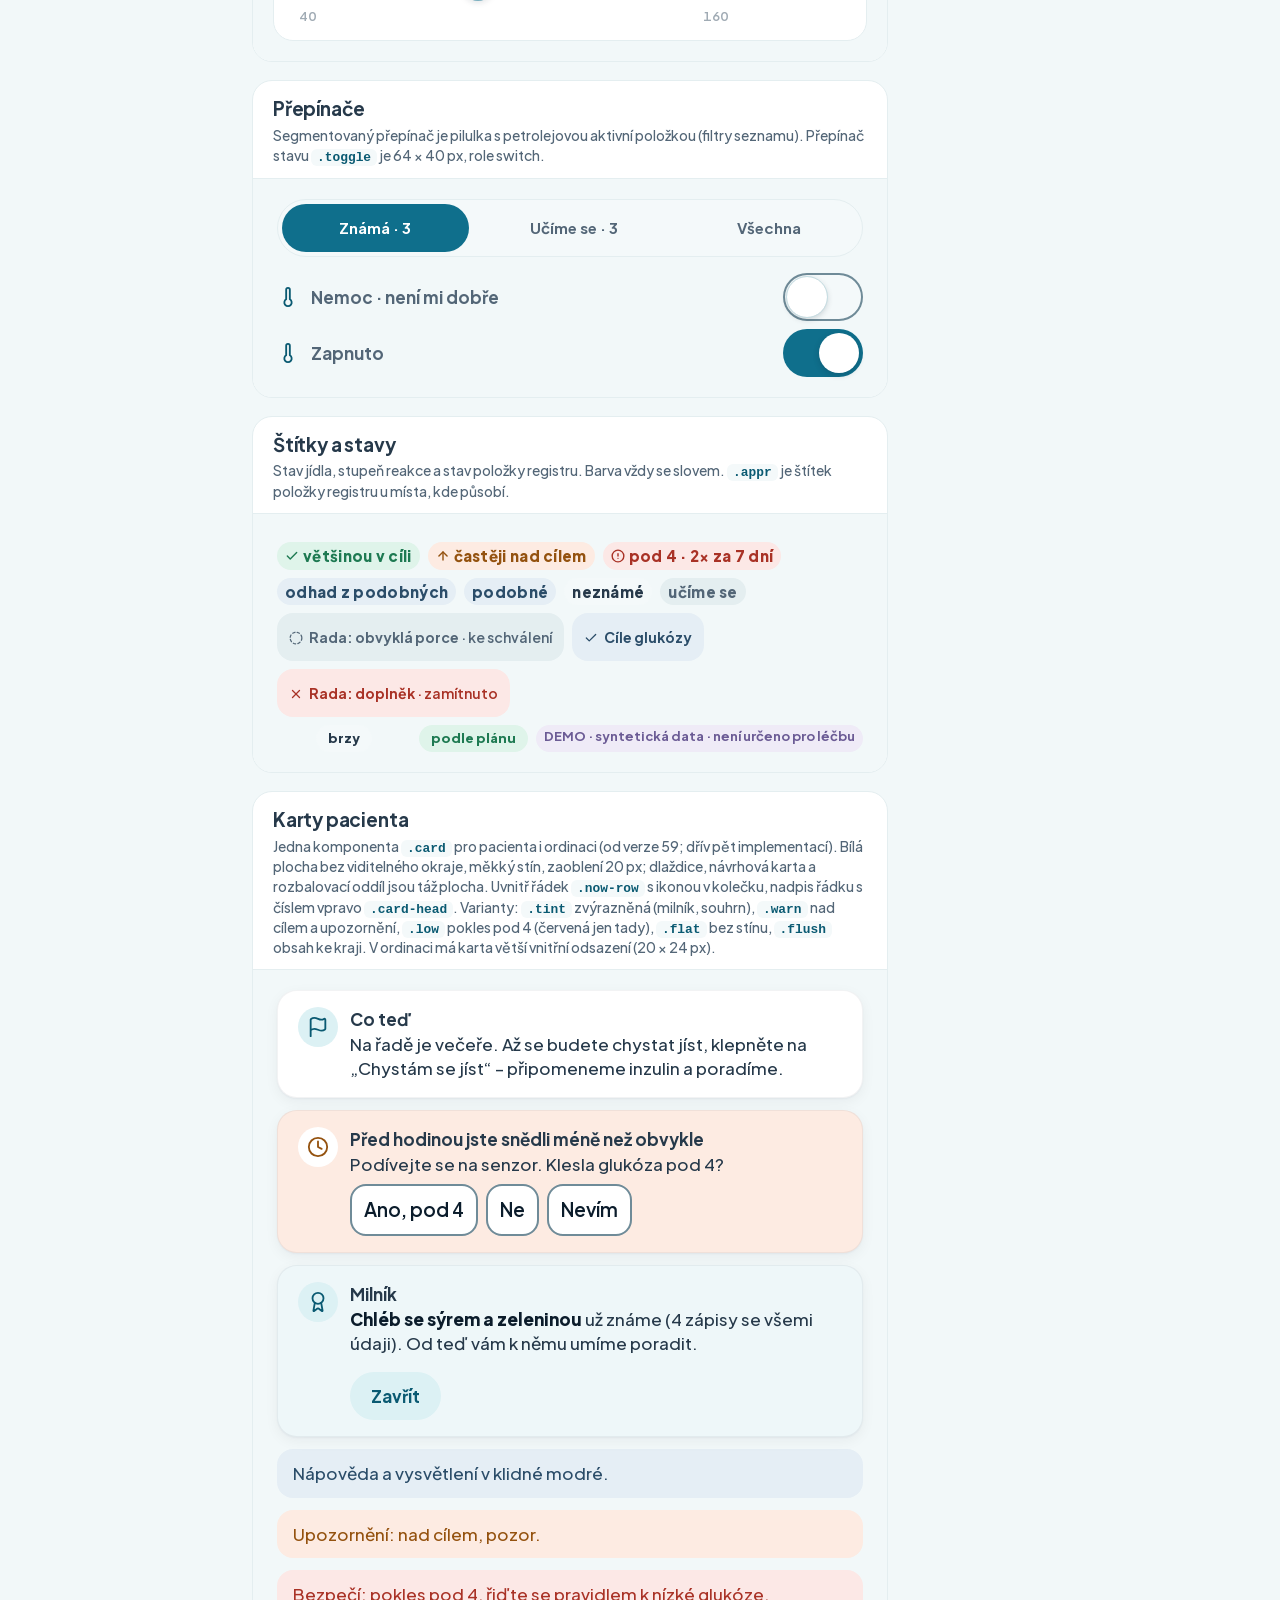
==== commit ef4f761e: "SCHEMA 90: opravy z poslední kontroly a 12 rozhodnutí vlastníka 11. 11. 2026 Jádro: den do 4:00, „Za" ====
--- a/design-system/index.html
+++ b/design-system/index.html
@@ -8,12 +8,12 @@
 <meta name="description" content="Živý katalog designového systému NutriFee: tokeny, komponenty, pravidla a předání vývojáři. Čte přímo CSS makety.">
 <meta http-equiv="Content-Security-Policy" content="default-src 'none'; script-src 'self'; style-src 'self' 'unsafe-inline'; font-src 'self'; img-src 'self' data:; form-action 'none'; base-uri 'none'">
 <link rel="icon" href="data:image/svg+xml,%3Csvg xmlns='http://www.w3.org/2000/svg' viewBox='0 0 40 40'%3E%3Crect width='40' height='40' rx='12' fill='%231A6E85'/%3E%3Cpath d='M11 29V11l18 18V11' fill='none' stroke='%23fff' stroke-width='4' stroke-linecap='round' stroke-linejoin='round'/%3E%3C/svg%3E">
-<link rel="stylesheet" href="../app/tokens.css?v=89">
-<link rel="stylesheet" href="../app/design.css?v=89">
-<link rel="stylesheet" href="../demo/demo.css?v=89">
-<link rel="stylesheet" href="catalog.css?v=89">
+<link rel="stylesheet" href="../app/tokens.css?v=90">
+<link rel="stylesheet" href="../app/design.css?v=90">
+<link rel="stylesheet" href="../demo/demo.css?v=90">
+<link rel="stylesheet" href="catalog.css?v=90">
 </head>
-<body class="ds" data-version="89">
+<body class="ds" data-version="90">
 <a class="skip" href="#main">Přeskočit na obsah</a>
 <header class="ds-head">
   <div class="ds-brand"><span class="brandmark" aria-hidden="true">N</span><div><b>NutriFee · designový systém</b><small>Živý katalog. Čte přímo <code>app/tokens.css</code>, <code>app/design.css</code> a <code>demo/demo.css</code> makety, proto se od ní nemůže rozejít.</small></div></div>
@@ -209,6 +209,22 @@
       <section class="card how mini-card"><p class="eyebrow">Jak si vedu</p><p class="how-line mixed"><svg class="ico" viewBox="0 0 24 24" aria-hidden="true" focusable="false" data-icon="arrow-up"><path d="m5 12 7-7 7 7"/><path d="M12 19V5"/></svg><span>Tento týden: po obědě a večeři většinou v cíli, po snídani častěji nad cílem.</span></p><button type="button" class="rowlink"><span>Můj plán<small>cesta ke kontrole a plnění plánu</small></span><svg class="ico" viewBox="0 0 24 24" aria-hidden="true" focusable="false" data-icon="chevron-right"><path d="m9 18 6-6-6-6"/></svg></button></section>
     </div></article>
 
+  <article class="comp" id="c-schema90"><header><h2>Nové prvky verze 90</h2><p>Fáze 2 SCHEMA 90 (36/08 odd. 6). <b>Věta o českém čase</b> <code>.hint.neutral.tz-note</code> nahoře na Dnes. <b>Slot „před plánem“</b> <code>.dnode.before</code>: tečkovaný, tlumený, bez akce. <b>Vedlejší tlačítka v Co teď</b> (<code>.actions.split</code>, <code>.btn.quiet.sm</code>) se zalamují, na 320 px jsou pod sebou. <b>Oprava zápisu</b> v <code>.fix-ins</code>: porce volbou, „Smazat zápis“ s potvrzením <code>.hint.warn</code> a <code>.btn.danger.sm</code>. <b>Dlaždice bez hodnocení</b> <code>.tile.few</code> (málo dní dat): neutrální vložená plocha, slovo „bez hodnocení“. <b>Popisky ilustrace</b> <code>.kleg</code> jsou text v rem pod obrázkem. Písmo pacienta: hlavní text a volby od 17 px, doplňky od 15 px, nic menšího (rozhodnutí 36/05 bod 10; v aplikaci to zajišťuje obálka <code>.patient-shell</code>, náhledy katalogu ji nemají).</p></header>
+    <div class="preview patient">
+      <p class="hint neutral tz-note">Na cestách se řiďte pokyny svého lékaře; zápisy jsou v českém čase.</p>
+      <section class="card"><ol class="daystrip" aria-label="Dnešní den"><li class="dnode wait before"><span class="dot" aria-hidden="true"></span><b>Snídaně</b><small>před plánem</small></li><li class="dnode done"><span class="dot" aria-hidden="true"></span><b>Oběd</b><small>zapsáno</small></li><li class="dnode next"><span class="dot" aria-hidden="true"></span><b>Večeře</b><small>další</small></li><li class="dnode wait"><span class="dot" aria-hidden="true"></span><b>Bazál</b><small>21:00</small></li></ol></section>
+      <section class="card hero"><p class="eyebrow">Co teď</p><h2 class="hero-msg">Další jídlo: večeře</h2><p class="hero-sub">Inzulin k večeři až před jídlem.</p><div class="actions col mt-4"><button type="button" class="btn primary big">Zapsat svačinu</button></div><div class="actions split"><button type="button" class="btn">Chystám se na večeři</button><button type="button" class="btn">Večeře už byla</button></div><div class="actions split mt-2"><button type="button" class="btn quiet sm">Doplnit snídani</button></div></section>
+    </div>
+    <div class="preview patient">
+      <section class="card"><div class="fix-ins mt-0"><p class="small mt-0 mb-0"><b>Zapsáno: Oběd</b> · Kuřecí rizoto · inzulin 8 j. podle plánu</p><div class="actions split"><button type="button" class="btn link">Zavřít</button></div><div class="mt-2"><p class="small mb-1"><b>Jaká byla porce?</b></p><div class="choice-row" role="group" aria-label="Porce"><button type="button" class="choice sm">Menší</button><button type="button" class="choice sm" aria-pressed="true">Obvyklá</button><button type="button" class="choice sm">Větší</button></div><p class="hint warn"><b>Smazat zápis?</b> Kuřecí rizoto zmizí ze seznamu zápisů; v záznamu změn zůstane.</p><div class="actions mt-2"><button type="button" class="btn danger sm">Smazat</button><button type="button" class="btn sm">Nechat</button></div></div></div></section>
+      <ol class="kleg"><li class="kl1">Obvyklá porce → v cíli</li><li class="kl2">Větší porce → nad cíl</li><li class="kl3">Zpět k obvyklé → zase v cíli</li></ol>
+    </div>
+    <div class="preview">
+      <div class="tiles"><button type="button" class="tile c-none few"><div class="k">Čas v cíli</div><div class="v">71 <small>%</small></div><div class="st">– bez hodnocení · málo dní dat</div></button></div>
+      <div class="verify"><span class="v-text">U jídla nebyl v období pokles pod 4 <span class="tag ok">sedí podle dat</span></span><span class="choice-row"><button type="button" class="choice sm yes" aria-pressed="true">Sedí</button><button type="button" class="choice sm no">Nesedí</button></span></div>
+      <div class="error" role="alert">V zařízení jsou data z novější verze NutriFee. Tahle verze je starší a nic neukládá.</div>
+    </div></article>
+
   <article class="comp" id="c-tabbar"><header><h2>Lišta záložek</h2><p>Čtyři záložky pacienta (Dnes · Jídla · Můj plán · Bezpečí; od verze 86 „Můj plán“), klasická lišta od kraje ke kraji přilepená ke spodnímu okraji, nad ní jemná linka a stín nahoru; spodní odsazení počítá s bezpečnou zónou telefonu (domovský indikátor). Aktivní záložka: bledě petrolejová pilulka 64 × 32 px jen kolem ikony, tučnější tah ikony, tmavší a tučnější popisek, <code>aria-current="page"</code>. Popisky vždy u všech čtyř. Rozhodnutí vlastníka 19. 10. 2026 (plovoucí pilulka zavržena: obsah kolem ní prosvítal, cíle nebyly u hrany telefonu). Jídla mají ikonu příboru, ne talíř.</p></header>
     <div class="preview patient" style="padding-bottom:20px">
       <nav class="tabbar ds-static" aria-label="Hlavní nabídka"><button type="button" class="active" aria-current="page"><span class="ic" aria-hidden="true"><svg class="ico" viewBox="0 0 24 24"><path d="M15 21v-8a1 1 0 0 0-1-1h-4a1 1 0 0 0-1 1v8"/><path d="M3 10a2 2 0 0 1 .709-1.528l7-6a2 2 0 0 1 2.582 0l7 6A2 2 0 0 1 21 10v9a2 2 0 0 1-2 2H5a2 2 0 0 1-2-2z"/></svg></span>Dnes</button><button type="button"><span class="ic" aria-hidden="true"><svg class="ico" viewBox="0 0 24 24"><circle cx="12" cy="12" r="10"/><circle cx="12" cy="12" r="2"/></svg></span>Jídla</button><button type="button"><span class="ic" aria-hidden="true"><svg class="ico" viewBox="0 0 24 24"><path d="M8 5h13"/><path d="M8 12h13"/><path d="M8 19h13"/><path d="M3 5h.01"/><path d="M3 12h.01"/><path d="M3 19h.01"/></svg></span>Můj plán</button><button type="button"><span class="ic" aria-hidden="true"><svg class="ico" viewBox="0 0 24 24"><path d="M20 13c0 5-3.5 7.5-7.66 8.95a1 1 0 0 1-.67-.01C7.5 20.5 4 18 4 13V6a1 1 0 0 1 1-1c2 0 4.5-1.2 6.24-2.72a1.17 1.17 0 0 1 1.52 0C14.51 3.81 17 5 19 5a1 1 0 0 1 1 1z"/></svg></span>Bezpečí</button></nav>
@@ -374,6 +390,6 @@
 </aside>
 </div>
 <div id="toast" aria-live="polite" aria-atomic="true"></div>
-<script src="catalog.js?v=89"></script>
+<script src="catalog.js?v=90"></script>
 </body>
 </html>
--- a/app/tokens.css
+++ b/app/tokens.css
@@ -56,7 +56,7 @@
   --nf-font-display:"Plus Jakarta Sans","Segoe UI",system-ui,-apple-system,sans-serif;   /* titulky, čísla, značka (700–800) */
   --nf-font-text:"Plus Jakarta Sans","Segoe UI",system-ui,-apple-system,sans-serif;      /* text, tlačítka, štítky (500, zvýraznění 700) */
   /* velikosti v rem (19. 10. 2026): písmo roste se systémovým nastavením telefonu; při výchozích 16 px = 13 · 14 · 15 · 17 · 19 · 24 · 30 · 44 px */
-  --nf-fs-2xs:.8125rem;       /* jen ordinace: popisky, záhlaví tabulek, čísla v kolečkách (pacient nikdy pod 14 px) */
+  --nf-fs-2xs:.8125rem;       /* jen ordinace: popisky, záhlaví tabulek, čísla v kolečkách (u pacienta se skládá na 15 px (--nf-fs-sm), nic menšího, rozhodnutí 36/05 bod 10) */
   --nf-fs-xs:.875rem;--nf-fs-sm:.9375rem;--nf-fs-md:1.0625rem;--nf-fs-lg:1.1875rem;--nf-fs-xl:1.5rem;--nf-fs-2xl:1.875rem;--nf-fs-num:2.75rem;--nf-fs-num-sm:2rem;
   --nf-fs-hero:1.625rem;      /* zpráva karty „Co teď“ na Dnes (26 px): jediný hrdina obrazovky */
   --nf-fs-desk:.9375rem;      /* základní velikost textu v ordinaci (desktop) */
@@ -163,6 +163,8 @@
   /* náhled telefonu u sestry */
   --nf-preview-w:440px;--nf-preview-edge:12px;--nf-preview-r:52px;--nf-preview-top:28px;--nf-preview-min-h:700px;
   --nf-preview-inset:46px;    /* obsah pod výřezem */
+  --nf-nots-min:6.5rem;       /* SCHEMA 90 (36/07 S1): nejužší sloupec „Co neděláme“; v rem, aby se při větším písmu zalomil na jeden sloupec */
+  --nf-nextbar-reserve:9rem;  /* SCHEMA 90 (36/07 S2): rezerva pro rolování nad lištou „Další krok“ v ordinaci (2 řádky + tlačítko) */
   --nf-island-w:120px;--nf-island-h:34px; /* výřez nahoře */
 
   /* ---------- stíny ---------- */
--- a/app/design.css
+++ b/app/design.css
@@ -1010,3 +1010,65 @@
 .hweek .marks svg.ico{width:var(--nf-icon-4xs);height:var(--nf-icon-4xs);stroke-width:2.4}
 .fix-ins .btn.link{min-height:var(--nf-tap)}
 .export-how ol{margin-top:var(--nf-s2)}
+
+/* ---------- SCHEMA 90 fáze 2 (36/08 odd. 6, 36/05 bod 10, 36/07): vzhled nových prvků, písmo pacienta, přístupnost. Jen tokeny. ---------- */
+/* Písmo pacienta (rozhodnutí 10): hlavní text a volby od 17 px, doplňkový text od 15 px, nic pod 15 px.
+   Drobné tokeny se v obálce pacienta (i v náhledu telefonu a v listu Bezpečí) skládají na 15 px; prvek <small> bez třídy nedostane „smaller“ prohlížeče. Hlídá tokeny.test.cjs. */
+.patient-shell,.drawer.sheet{--nf-fs-2xs:var(--nf-fs-sm);--nf-fs-xs:var(--nf-fs-sm)}
+:where(.patient-shell,.drawer.sheet) :where(small,sub,sup){font-size:var(--nf-fs-sm)}
+.patient .btn.sm,.patient .choice.sm,.patient .reasons .choice,.patient .actions.split>.btn,.patient .actions.split>.choice,.patient .choice.plate,.patient .sick-chip{font-size:var(--nf-fs-md)}
+/* věta o českém čase nahoře na Dnes (bod 11) */
+.hint.tz-note{margin:0 0 var(--nf-s3)}
+/* pás dne: slot „před plánem“ (K8) – tlumený, tečkovaný, bez akce */
+.dnode.before .dot{border-style:dotted;background:var(--nf-surface-2);color:var(--nf-muted)}
+.dnode.before b{color:var(--nf-muted);font-weight:var(--nf-w-semi)}
+/* „Co teď“: vedlejší tlačítka (Doplnit, Na řadě je … · Chystám se jíst) se zalamují, nikdy neořezávají */
+.patient .actions .btn.quiet{white-space:normal;text-align:center;justify-content:center;line-height:var(--nf-lh-tight)}
+.patient .actions.split>.btn{white-space:normal;line-height:var(--nf-lh-tight)}
+/* panel opravy zápisu */
+.fix-ins .choice-row .choice{flex:1 1 auto}
+.fix-ins .hint .actions{margin-top:var(--nf-s2)}
+.fix-ins .hint .btn{flex:1 1 auto}
+/* dlaždice času v cíli „bez hodnocení“ (málo dní dat) */
+.tile.few{background:var(--nf-surface-2);box-shadow:var(--nf-sh-inset)}
+.tile.few .v{color:var(--nf-muted)}
+/* štítek „sedí podle dat“ u předvyplněného bodu */
+.verify .v-text .tag.ok{white-space:nowrap}
+/* hláška o migraci s „Začít znovu“ a lišta „data z novější verze“ */
+.hint>.btn{margin-left:var(--nf-s2)}
+.error[role="alert"]{line-height:var(--nf-lh)}
+/* V1, S4: náhled telefonu – obsah inert, rámeček se posouvá */
+.preview-scroll{overflow-y:auto;overscroll-behavior:contain;max-height:calc(100vh - 2 * var(--nf-s6) - 2 * var(--nf-preview-edge));border-radius:calc(var(--nf-preview-r) - var(--nf-preview-edge))}
+.preview-scroll .patient-shell{max-height:none;overflow-y:visible}
+.preview-scroll:focus-visible{outline:var(--nf-focus-w) solid var(--nf-focus);outline-offset:calc(-1 * var(--nf-focus-w))}
+/* V2: náhled v kroku 4 se v úzkém sloupci nesmršťuje */
+@container (max-width:900px){.split .phone-preview{width:100%}}
+/* S1: úzký telefon s velkým písmem – zalamovat místo ořezu */
+.patient-shell{overflow:visible;overflow-x:clip}
+.head-row{flex-wrap:wrap}
+.sick-chip{white-space:normal;flex:0 1 auto}
+.hweek{flex-wrap:wrap}
+.hweek .marks{flex-wrap:wrap}
+.nots{grid-template-columns:repeat(auto-fit,minmax(min(100%,var(--nf-nots-min)),1fr))}
+.tabbar button{white-space:normal;text-align:center;line-height:var(--nf-lh-tight);overflow-wrap:anywhere}
+/* S2: fokus pod lištou „Další krok“ v ordinaci */
+html:has(.nextbar){scroll-padding-bottom:var(--nf-nextbar-reserve)}
+@media (max-height:37.5rem){.nextbar{position:static;margin-top:var(--nf-s6)}html:has(.nextbar){scroll-padding-bottom:var(--nf-s4)}}
+/* N1: doplněk v krokovníku ordinace má token */
+.flow .step small{font-size:var(--nf-fs-2xs)}
+/* N2: cíle klepnutí pacienta 48 px (−/+ i „pod 4“ a „nad 15“) */
+.patient .vs-step{width:var(--nf-tap);height:var(--nf-tap)}
+.patient .vs-scale .vs-end{min-height:var(--nf-tap)}
+/* N3: „×“ listu nepřekrývá úvodní text */
+.drawerpanel>:not(.close):nth-child(-n+3){padding-right:calc(var(--nf-tap) + var(--nf-s4))}
+/* S3: popisky „Jak to funguje“ pod obrázkem (text v rem, ne v SVG) */
+.kleg{margin:var(--nf-s2) 0 0;padding-left:var(--nf-s6);font-size:var(--nf-fs-sm);font-weight:var(--nf-w-semi);color:var(--nf-muted);line-height:var(--nf-lh)}
+.kleg .kl3{color:var(--nf-ink);font-weight:var(--nf-w-strong)}
+.anim.play .kleg .kl1{animation:kB1 var(--nf-anim-key) linear both}.anim.play .kleg .kl2{animation:kB2 var(--nf-anim-key) linear both}.anim.play .kleg .kl3{animation:kB3 var(--nf-anim-key) linear both}
+@keyframes kB1{0%,33%{color:var(--nf-ink)}41%,100%{color:var(--nf-muted)}}
+@keyframes kB2{0%,33%{color:var(--nf-muted)}41%,66%{color:var(--nf-ink)}74%,100%{color:var(--nf-muted)}}
+@keyframes kB3{0%,66%{color:var(--nf-muted)}74%,100%{color:var(--nf-ink)}}
+@media (prefers-reduced-motion:reduce){.anim.play .kleg li{animation:none}}
+.patient .btn.link{min-width:var(--nf-tap)} /* N2: krátký odkaz „Zavřít“ má cíl 48 px i do šířky */
+.patient .btn.big{white-space:normal;text-wrap:balance} /* S1: hlavní tlačítko se při velkém písmu na úzkém telefonu zalomí, neořízne */
+.hweek .marks{flex:0 1 auto;min-width:0}
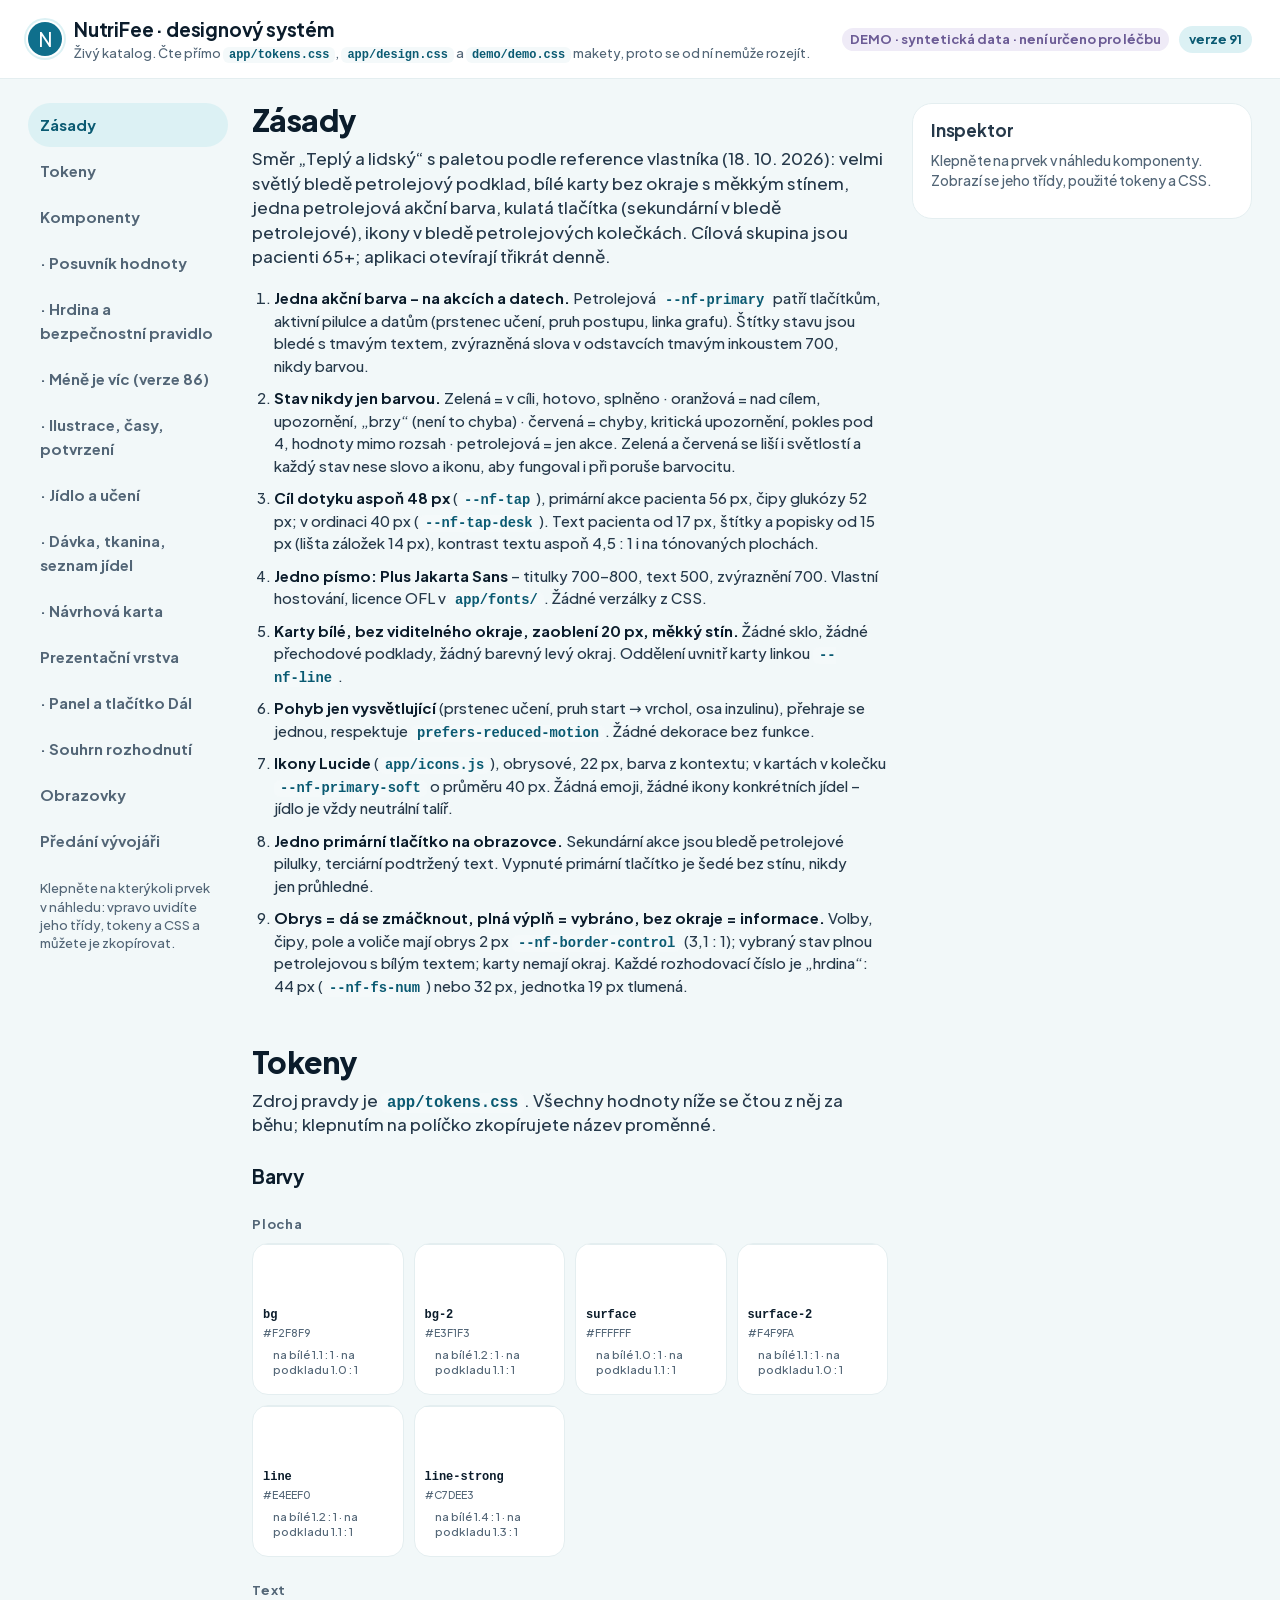
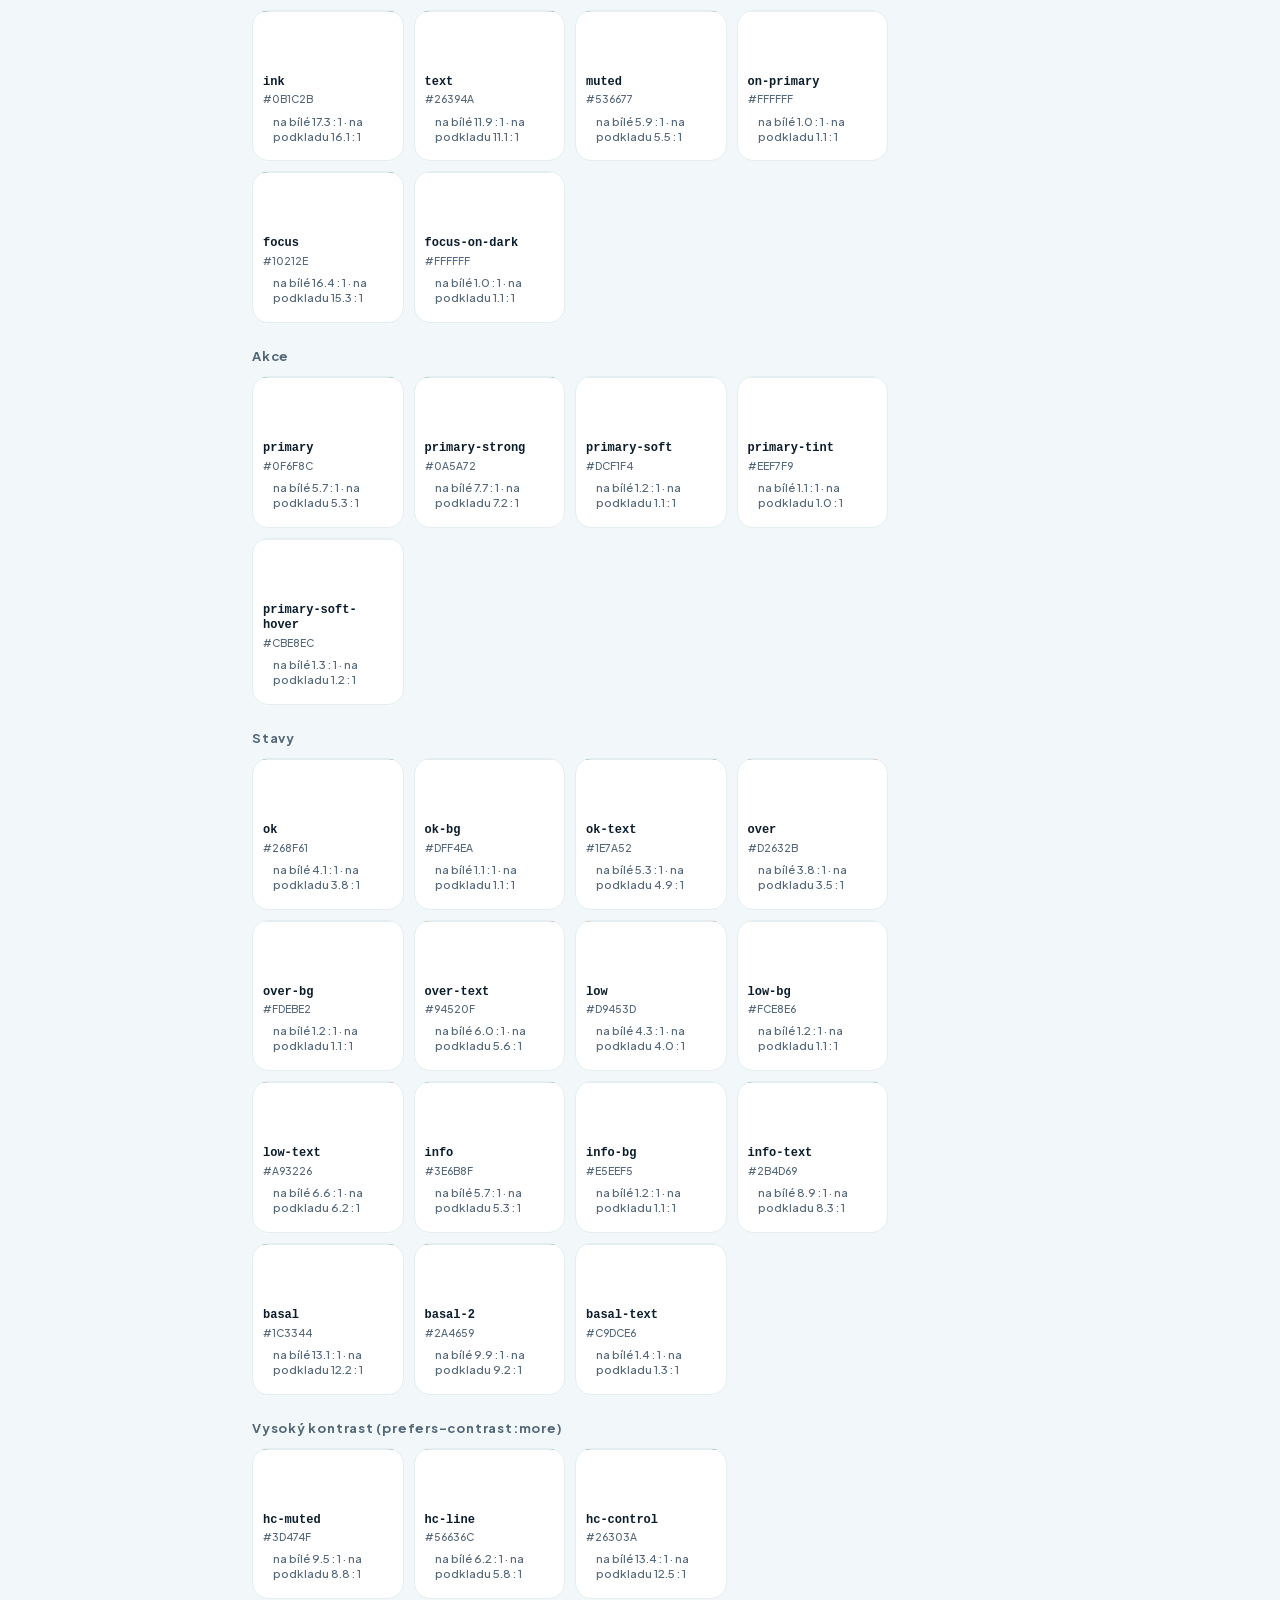
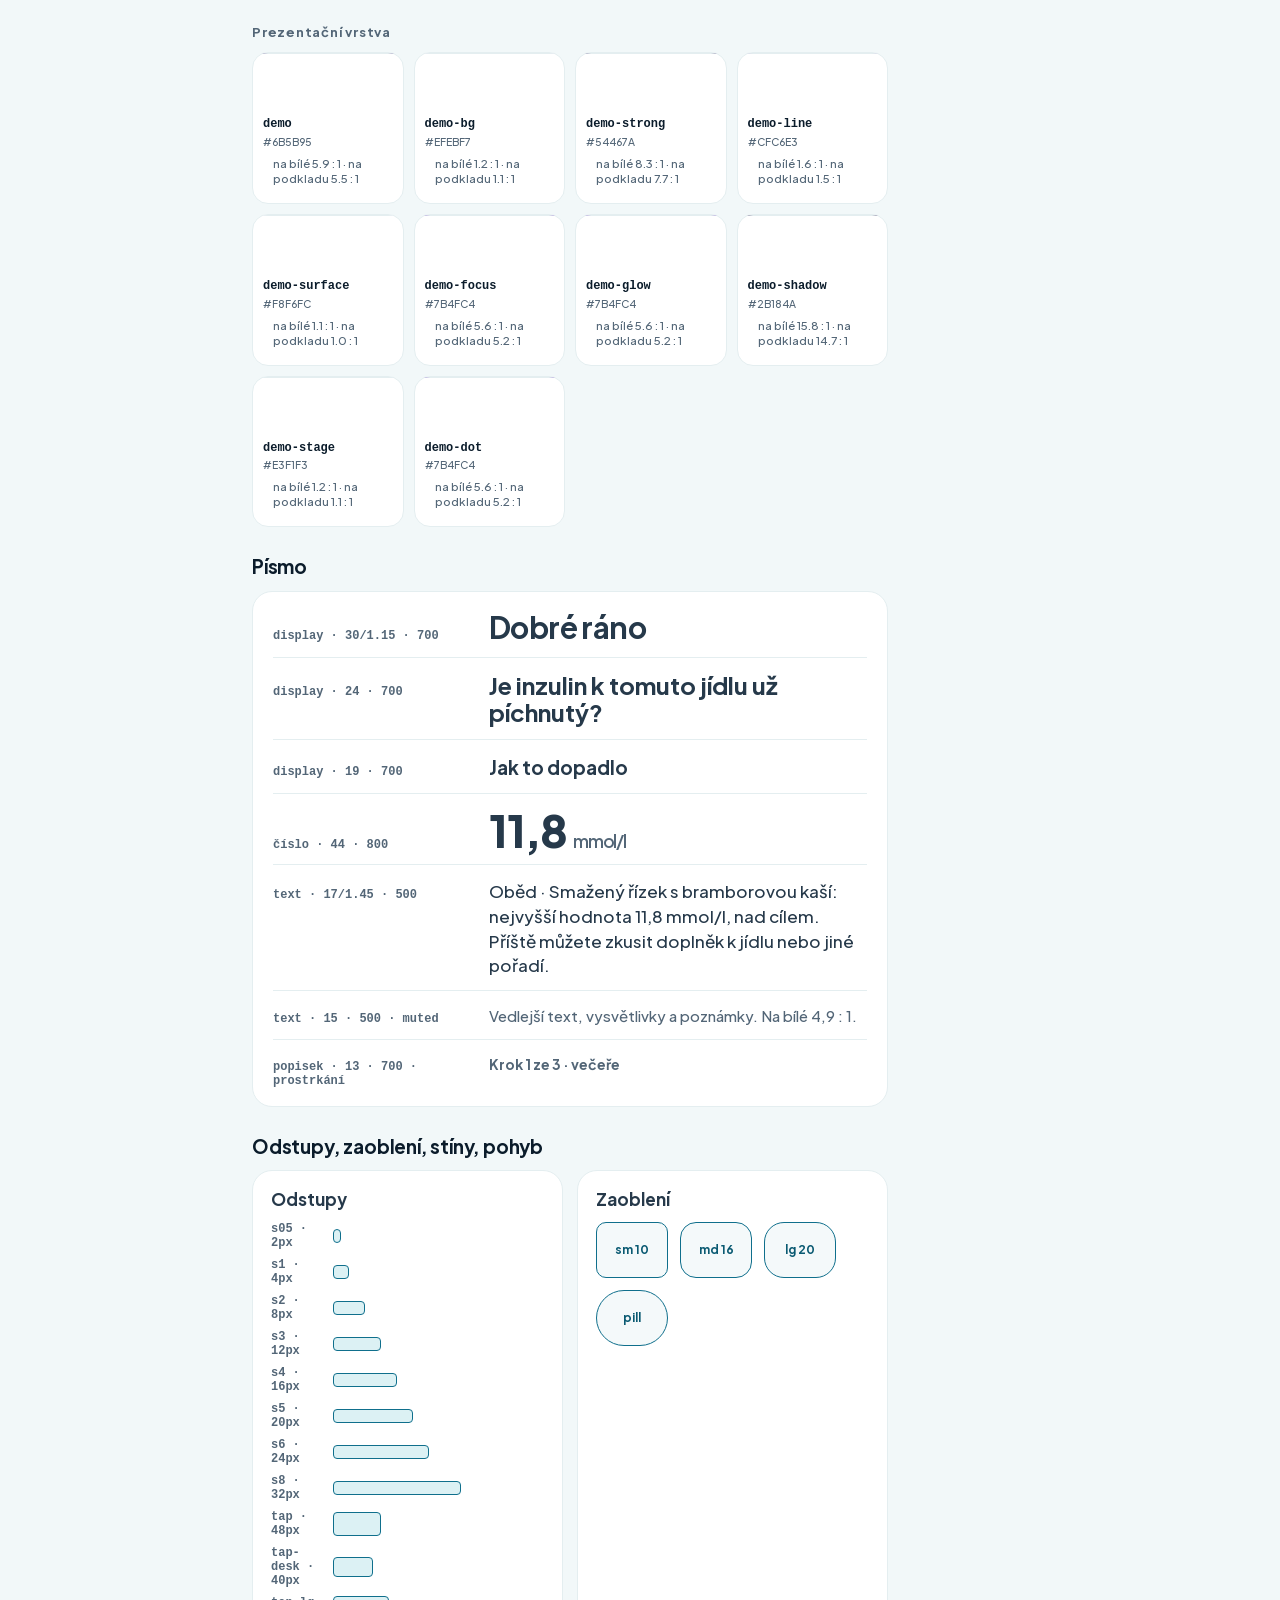
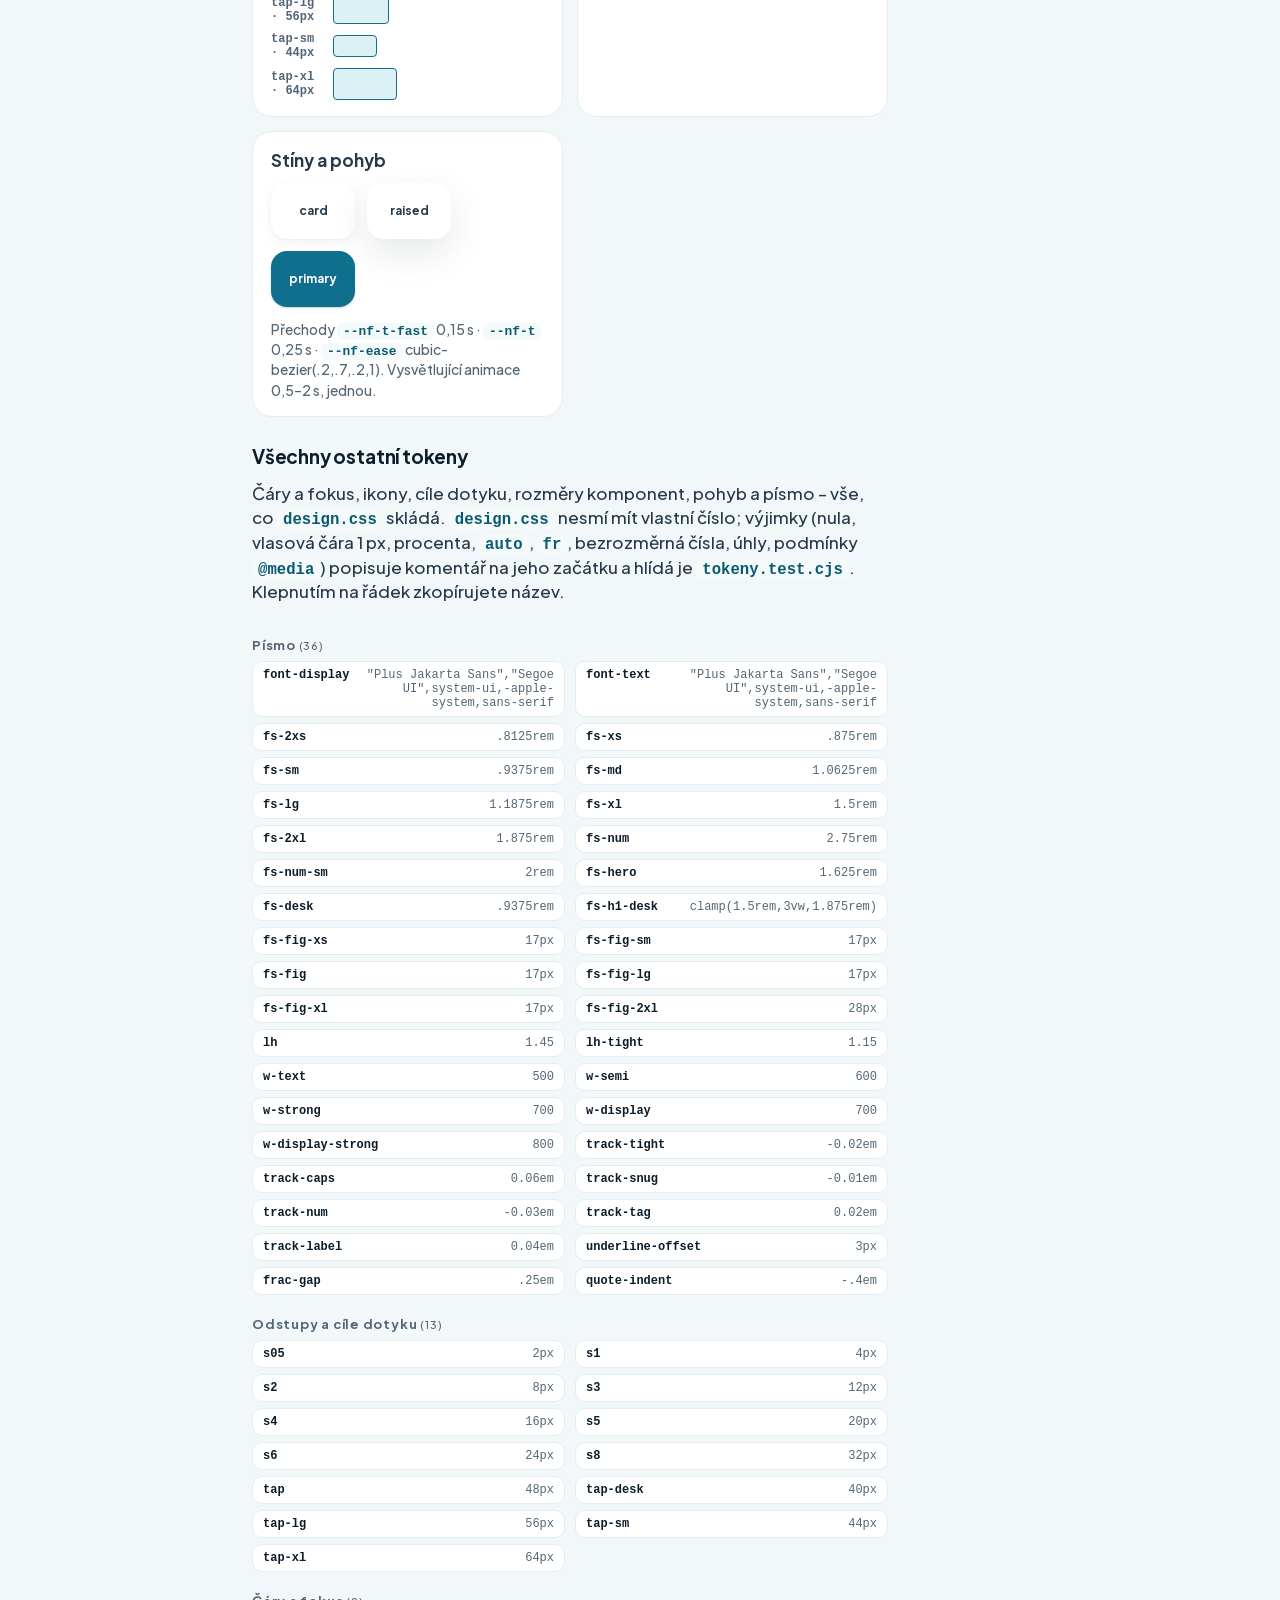
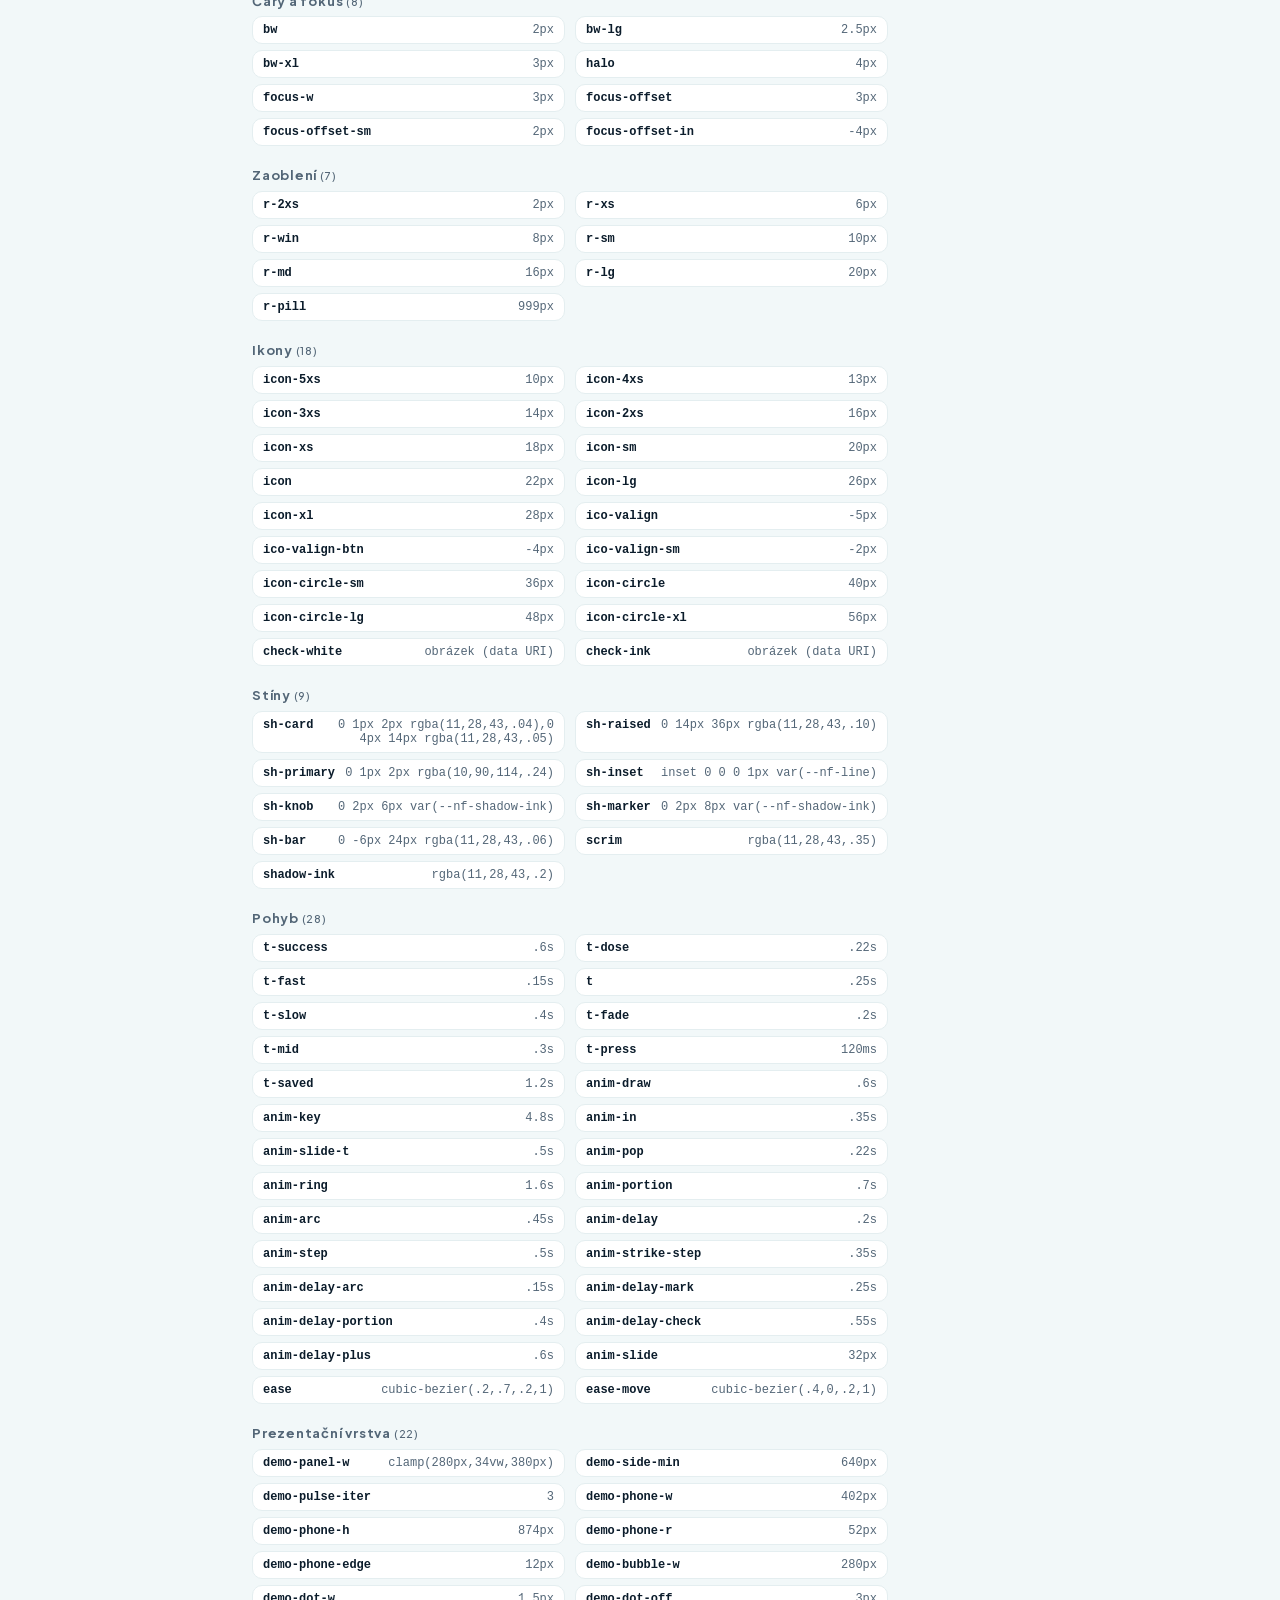
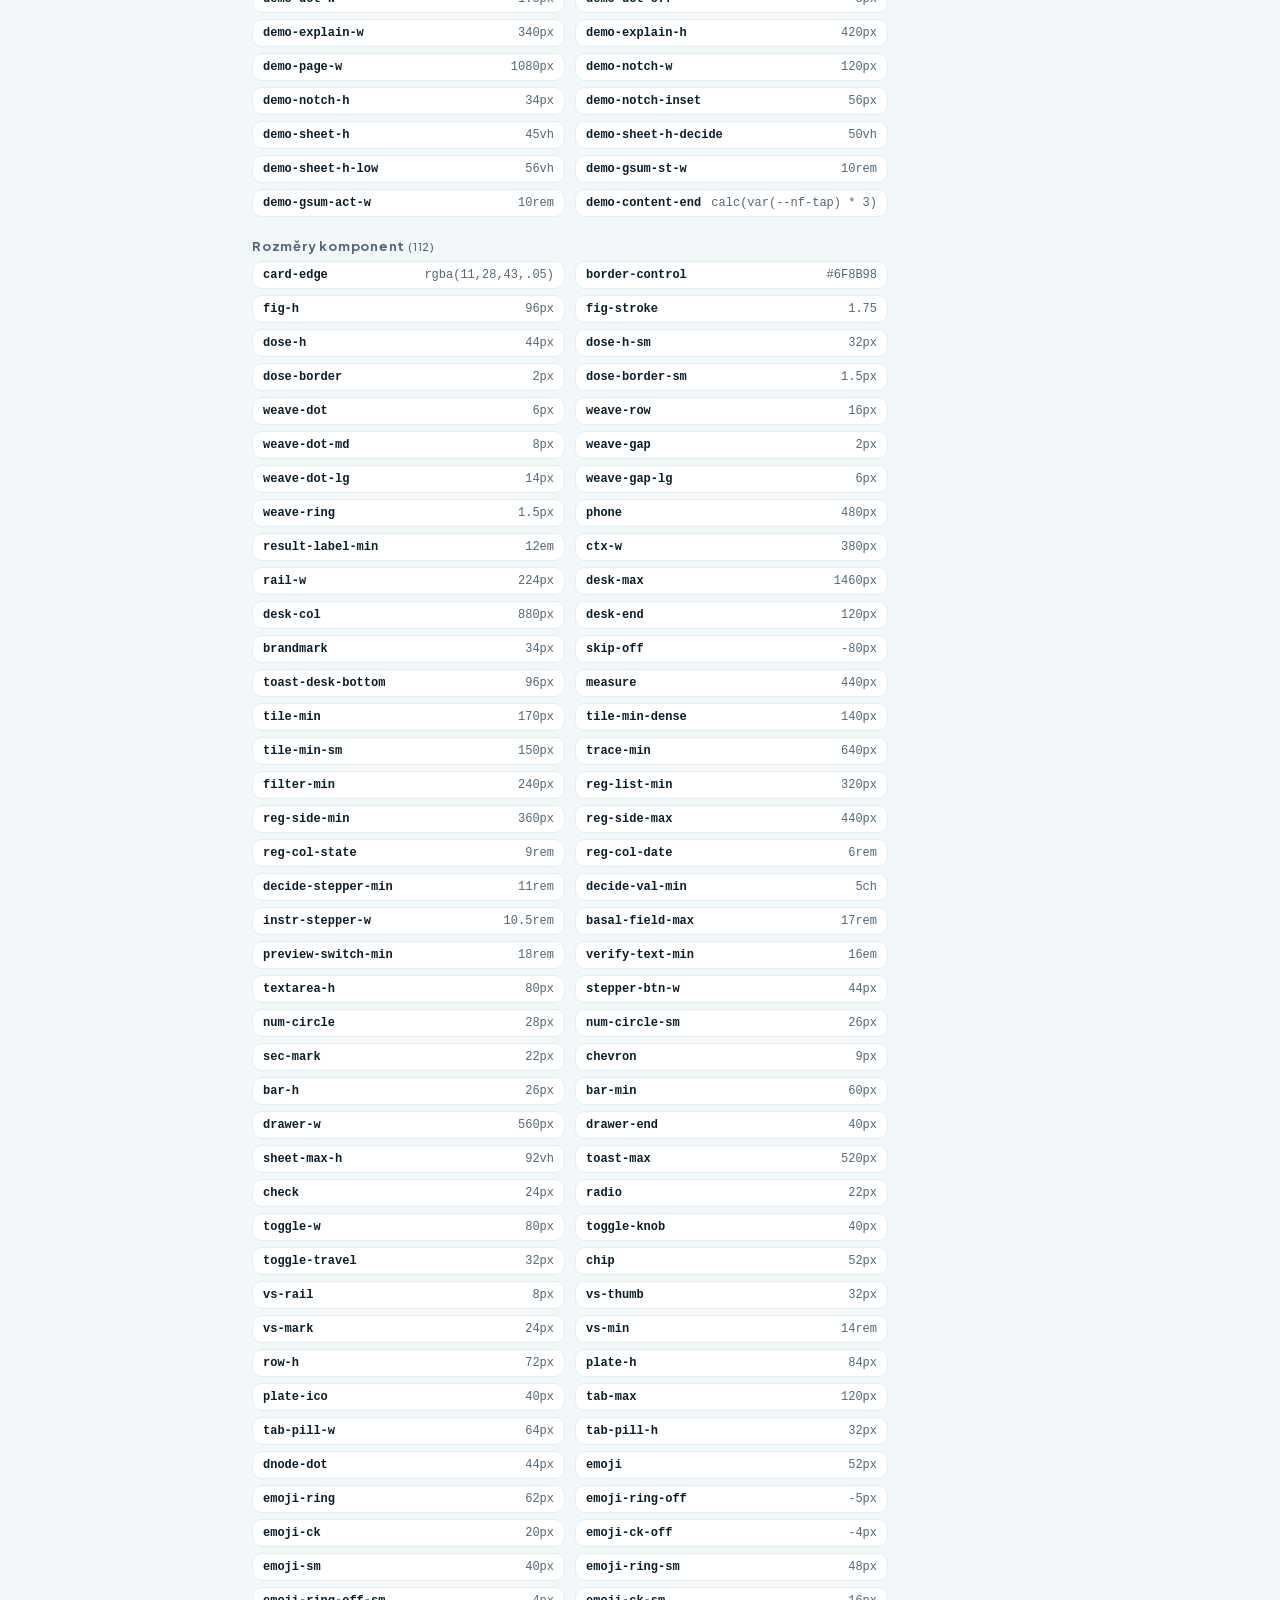
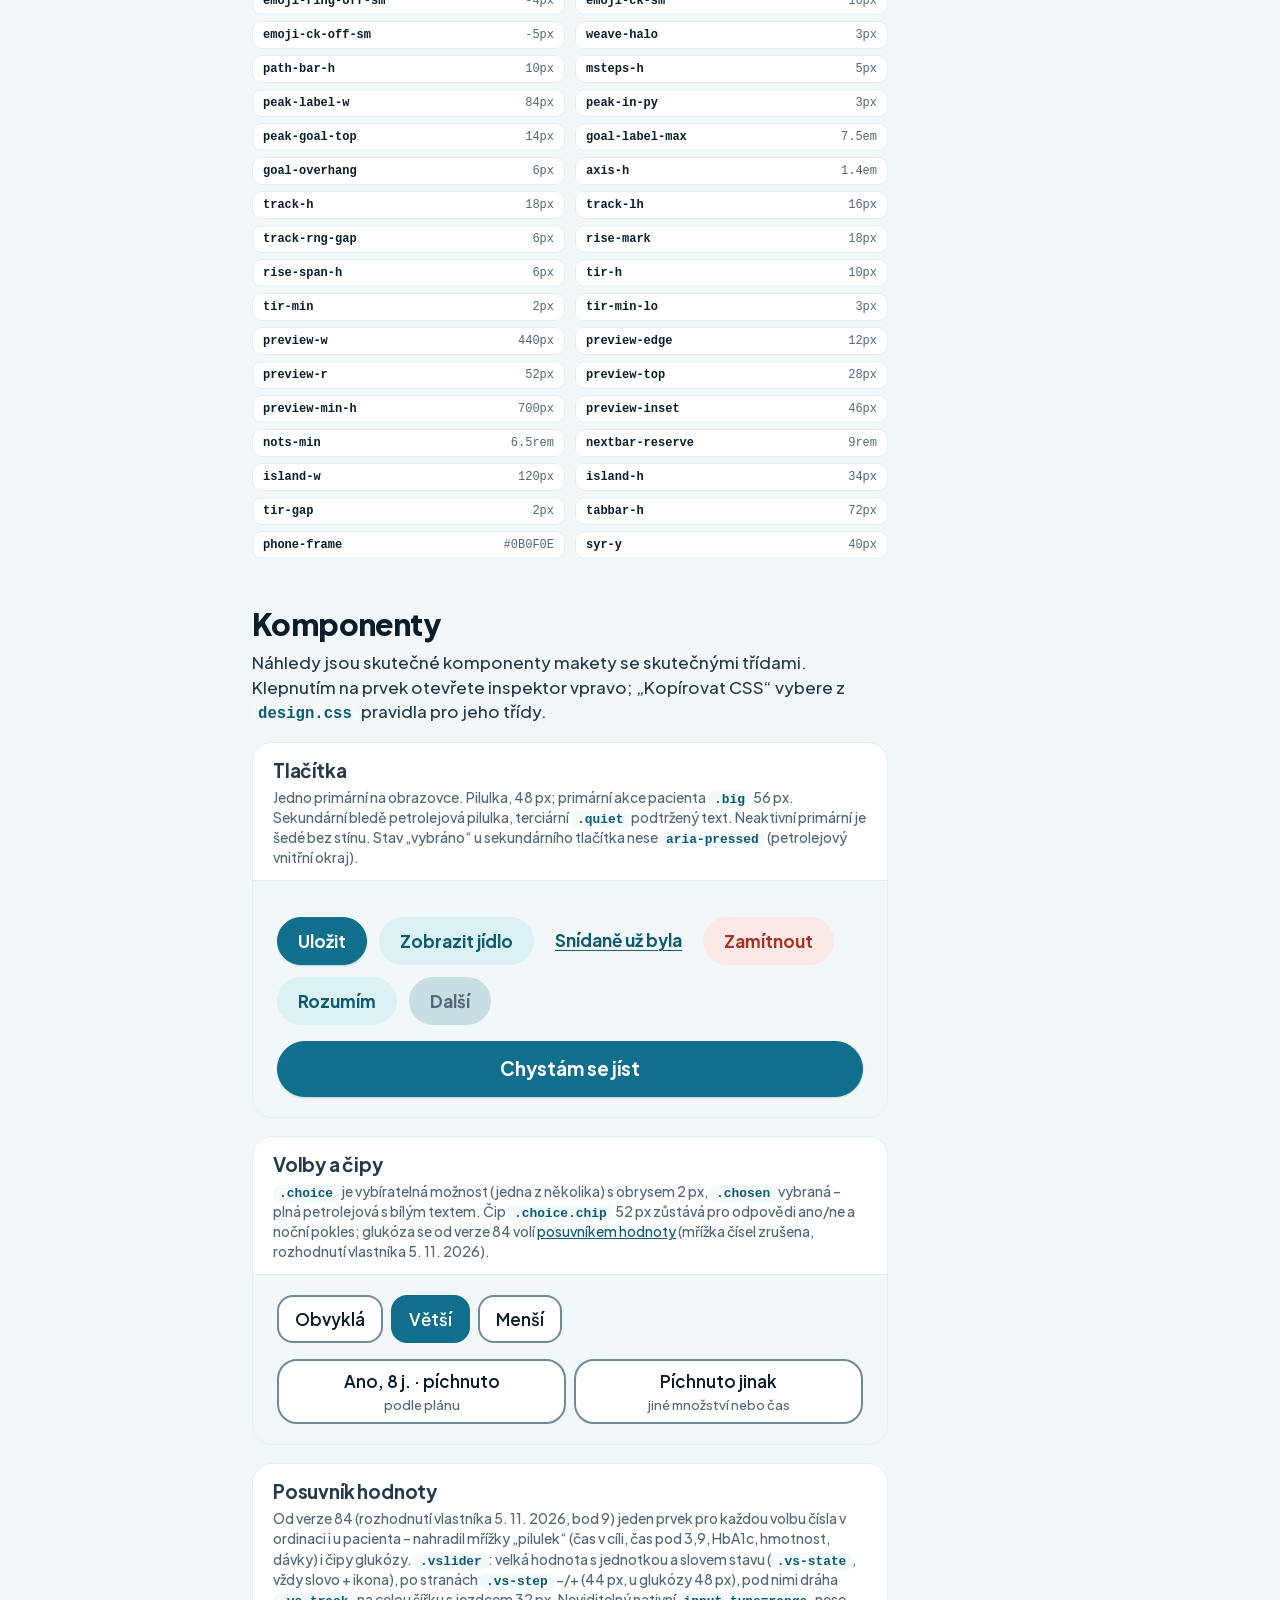
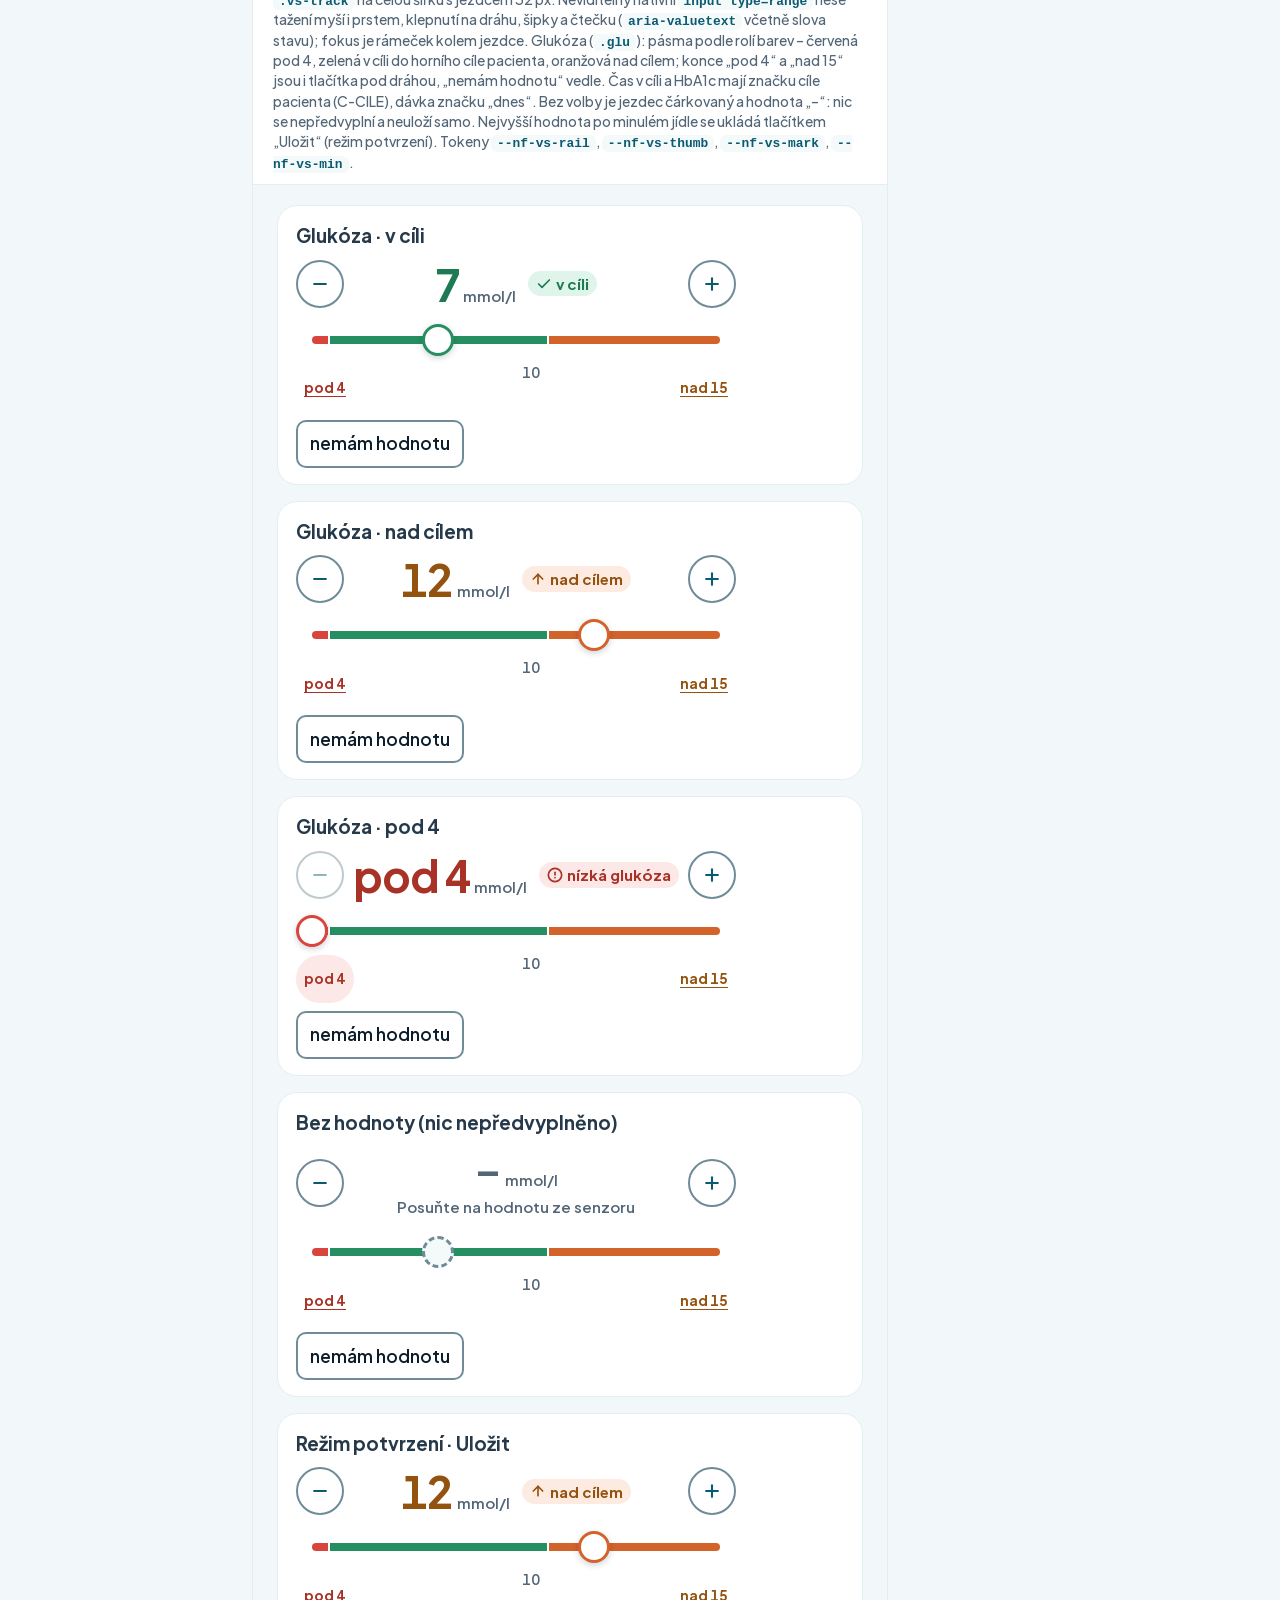
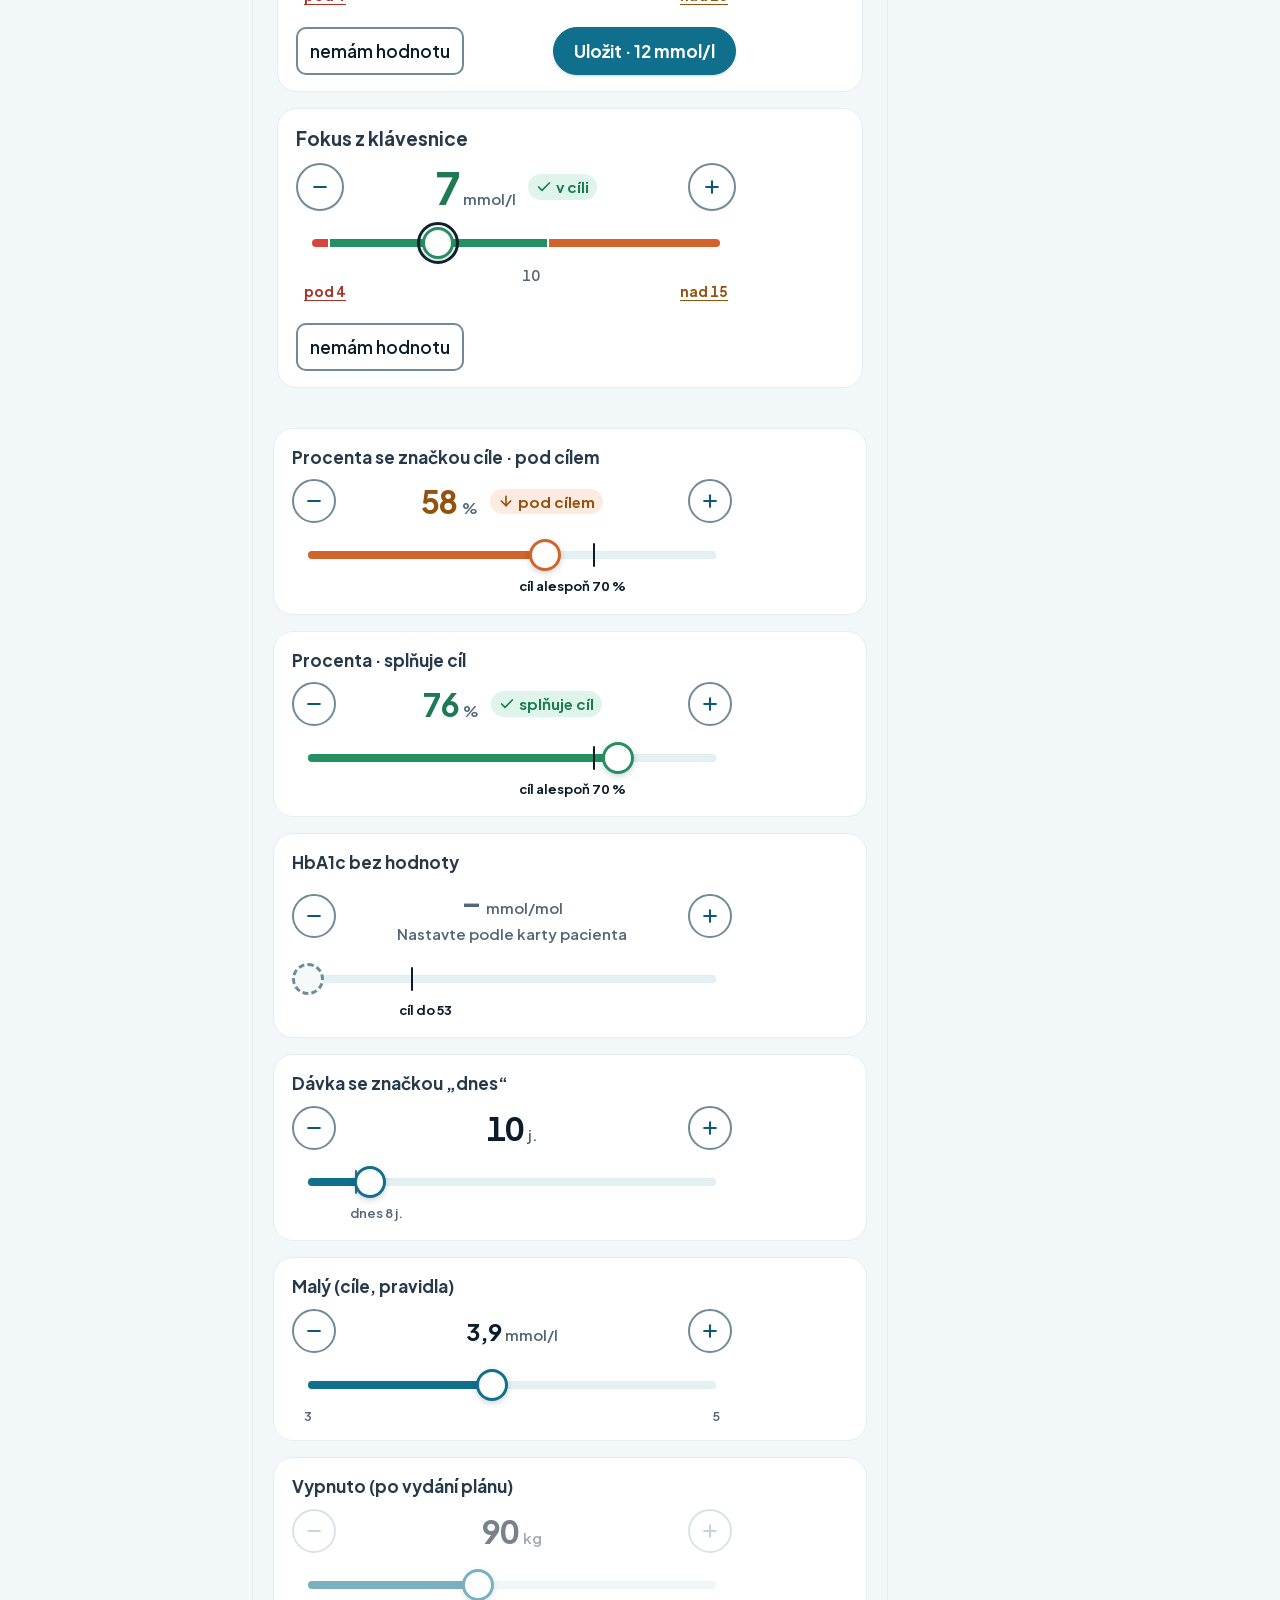
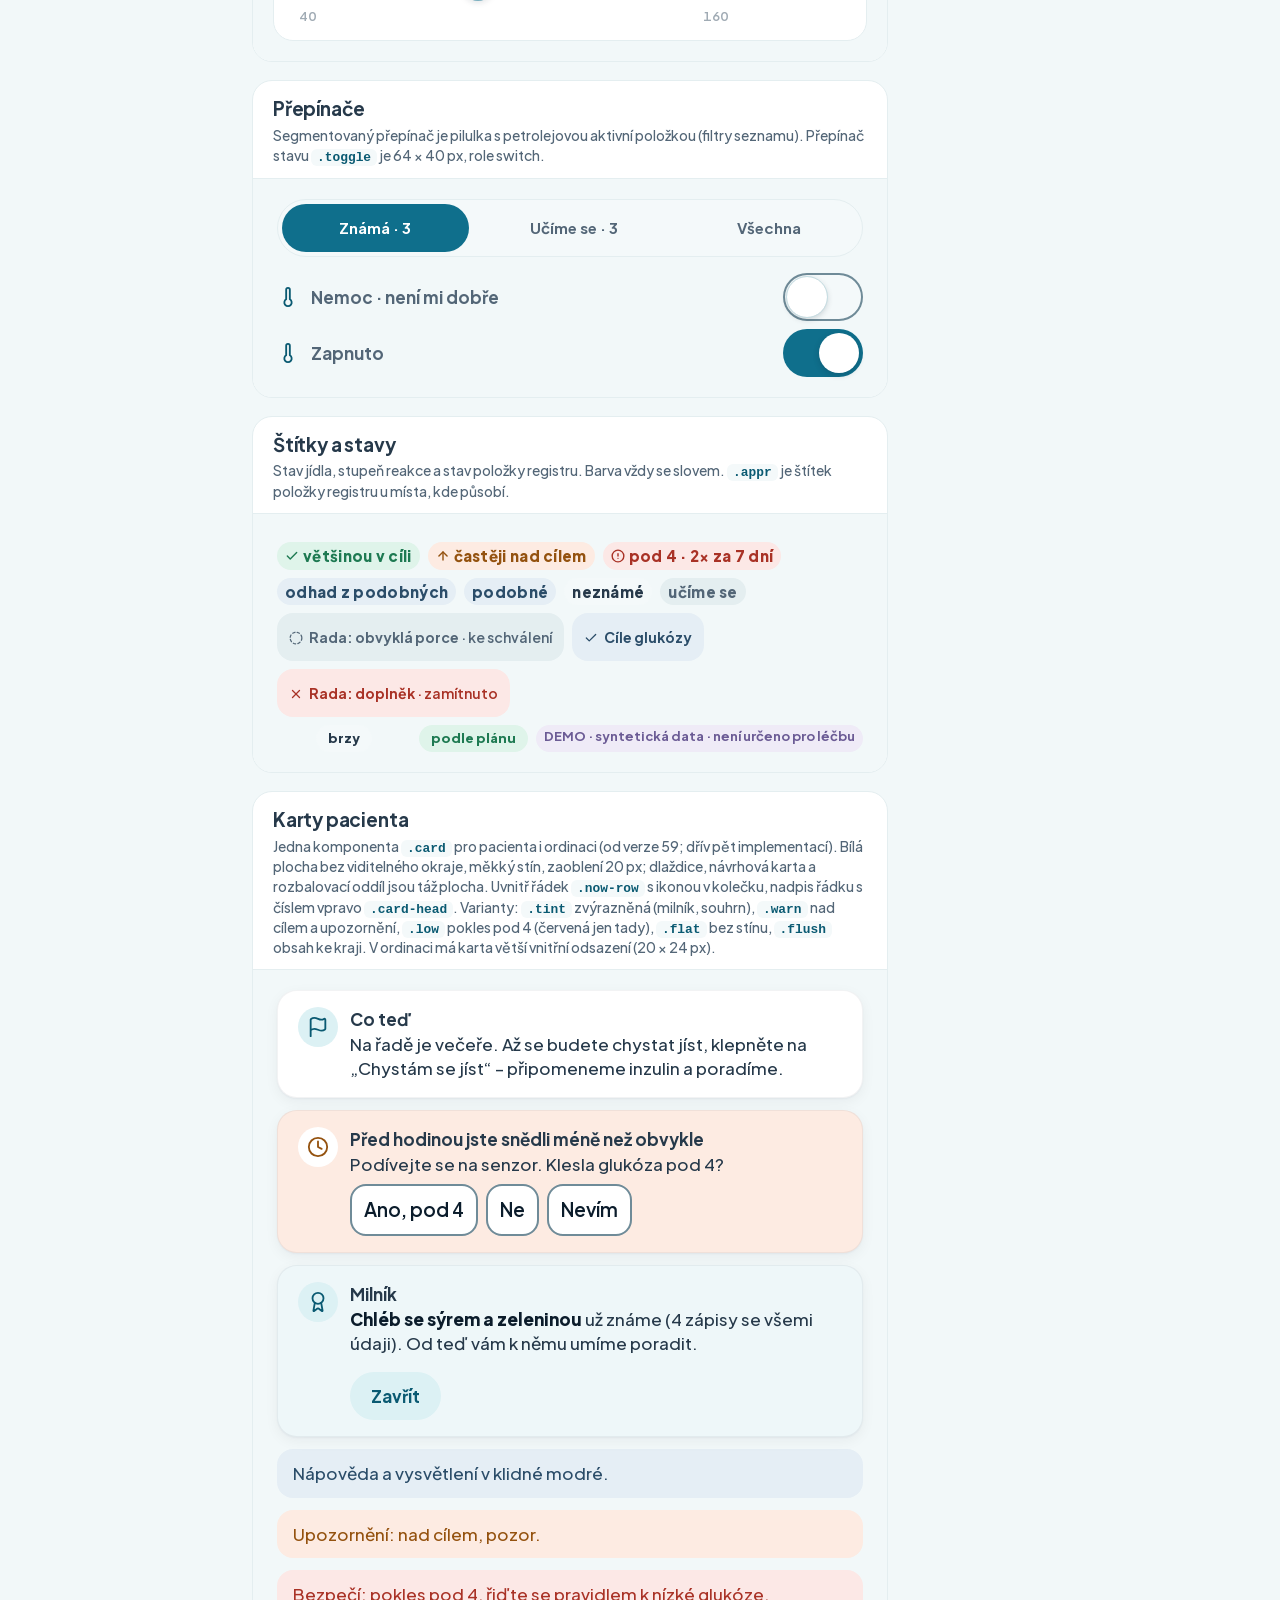
==== commit 2077ed3a: "SCHEMA 91: zbytek nálezů poslední kontroly a rozhodnutí vlastníka 13–15 „Jako obvykle“ u známého jíd" ====
--- a/design-system/index.html
+++ b/design-system/index.html
@@ -8,12 +8,12 @@
 <meta name="description" content="Živý katalog designového systému NutriFee: tokeny, komponenty, pravidla a předání vývojáři. Čte přímo CSS makety.">
 <meta http-equiv="Content-Security-Policy" content="default-src 'none'; script-src 'self'; style-src 'self' 'unsafe-inline'; font-src 'self'; img-src 'self' data:; form-action 'none'; base-uri 'none'">
 <link rel="icon" href="data:image/svg+xml,%3Csvg xmlns='http://www.w3.org/2000/svg' viewBox='0 0 40 40'%3E%3Crect width='40' height='40' rx='12' fill='%231A6E85'/%3E%3Cpath d='M11 29V11l18 18V11' fill='none' stroke='%23fff' stroke-width='4' stroke-linecap='round' stroke-linejoin='round'/%3E%3C/svg%3E">
-<link rel="stylesheet" href="../app/tokens.css?v=90">
-<link rel="stylesheet" href="../app/design.css?v=90">
-<link rel="stylesheet" href="../demo/demo.css?v=90">
-<link rel="stylesheet" href="catalog.css?v=90">
+<link rel="stylesheet" href="../app/tokens.css?v=91">
+<link rel="stylesheet" href="../app/design.css?v=91">
+<link rel="stylesheet" href="../demo/demo.css?v=91">
+<link rel="stylesheet" href="catalog.css?v=91">
 </head>
-<body class="ds" data-version="90">
+<body class="ds" data-version="91">
 <a class="skip" href="#main">Přeskočit na obsah</a>
 <header class="ds-head">
   <div class="ds-brand"><span class="brandmark" aria-hidden="true">N</span><div><b>NutriFee · designový systém</b><small>Živý katalog. Čte přímo <code>app/tokens.css</code>, <code>app/design.css</code> a <code>demo/demo.css</code> makety, proto se od ní nemůže rozejít.</small></div></div>
@@ -390,6 +390,6 @@
 </aside>
 </div>
 <div id="toast" aria-live="polite" aria-atomic="true"></div>
-<script src="catalog.js?v=90"></script>
+<script src="catalog.js?v=91"></script>
 </body>
 </html>
--- a/app/tokens.css
+++ b/app/tokens.css
@@ -62,7 +62,7 @@
   --nf-fs-desk:.9375rem;      /* základní velikost textu v ordinaci (desktop) */
   --nf-fs-h1-desk:clamp(1.5rem,3vw,1.875rem); /* titulek stránky v ordinaci */
   /* popisky uvnitř vysvětlujících obrázků (SVG): jednotky viewBoxu, obrázek se zvětšuje se šířkou karty */
-  --nf-fs-fig-xs:10px;--nf-fs-fig-sm:11px;--nf-fs-fig:12px;--nf-fs-fig-lg:13px;--nf-fs-fig-xl:16px;--nf-fs-fig-2xl:28px;
+  --nf-fs-fig-xs:17px;--nf-fs-fig-sm:17px;--nf-fs-fig:17px;--nf-fs-fig-lg:17px; /* SCHEMA 91 (36/07, 36/10 Zbývá 4): text v SVG (osa inzulinu, ilustrace pák, katalog) i při 320 px (obrázek 300 jednotek na 288 px) aspoň 15 px; dřív 10–13 */ --nf-fs-fig-xl:17px;--nf-fs-fig-2xl:28px;
   --nf-fig-h:96px;--nf-fig-stroke:1.75;   /* jeden rámeček ilustrací rad: výška a tah (19. 10. 2026) */
   --nf-lh:1.45;--nf-lh-tight:1.15;
   --nf-w-text:500;--nf-w-semi:600;--nf-w-strong:700;--nf-w-display:700;--nf-w-display-strong:800; /* 600: vedlejší zvýraznění (jednotky, volby, poznámky) */
@@ -155,6 +155,7 @@
   --nf-peak-label-w:84px;     /* sloupec popisků řádků stupnice */
   --nf-peak-in-py:3px;        /* svislé odsazení štítku „v cíli“ */
   --nf-peak-goal-top:14px;    /* začátek čáry cíle pod popiskem */
+  --nf-goal-label-max:7.5em;  /* SCHEMA 91: popisek hranice cíle se při velkém písmu zalomí, nepřečnívá (36/10 Zbývá 3) */
   --nf-goal-overhang:6px;     /* čára cíle přesahuje pruh nahoru a dolů */
   --nf-axis-h:1.4em;          /* řádek čísel osy */
   --nf-track-h:18px;--nf-track-lh:16px;--nf-track-rng-gap:6px; /* pruh stupnice · řádek čísla v okénku · mezera popisku rozsahu */
--- a/app/design.css
+++ b/app/design.css
@@ -497,6 +497,7 @@
 .weave i.done,.weave-legend i.done{background:var(--nf-ok)}
 .weave i.skipped,.weave-legend i.skipped{box-shadow:inset 0 0 0 var(--nf-weave-ring) var(--nf-muted)}
 .weave i.missing,.weave-legend i.missing{background:var(--nf-line)}
+.weave-legend i.today{background:var(--nf-primary-soft);box-shadow:0 0 0 var(--nf-weave-halo) var(--nf-primary-soft);border-radius:var(--nf-r-xs)} /* SCHEMA 91: dnešní sloupec v legendě */
 .weave i.future,.weave-legend i.future{border:var(--nf-weave-ring) dashed var(--nf-line-strong)} /* dnešní jídla, která ještě přijdou */
 .weave .wcol.ill .wmark{color:var(--nf-muted)} /* den nemoci jen teploměrem, tečky v plné barvě (legenda nemá další odstín) */
 .weave .wcol.today{border-radius:var(--nf-r-pill);box-shadow:0 0 0 calc(var(--nf-weave-gap) + var(--nf-weave-halo)) var(--nf-primary-soft);background:var(--nf-primary-soft)}
@@ -592,15 +593,15 @@
 .peak{display:grid;gap:var(--nf-s2);font-size:var(--nf-fs-2xs)}
 .peak .lbl{display:flex;justify-content:space-between;font-weight:var(--nf-w-strong);align-items:center;gap:var(--nf-s2)}
 .peak .in{border-radius:var(--nf-r-pill);padding:var(--nf-peak-in-py) var(--nf-s3);font-size:var(--nf-fs-2xs);font-weight:var(--nf-w-display-strong)}
-.peak .rows{position:relative;padding-top:var(--nf-s6)}
+.peak .rows{position:relative;padding-top:calc(var(--nf-fs-xs) * 2.6)} /* SCHEMA 91: místo pro popisek hranice cíle i ve dvou řádcích (písmo 160 %) */
 .peak{--rl:var(--nf-peak-label-w)}
 .peak .row{display:grid;grid-template-columns:calc(var(--rl) - var(--nf-s2)) 1fr;gap:var(--nf-s2);align-items:center;margin-top:var(--nf-s8)}
 .peak .rl{font-size:var(--nf-fs-2xs);color:var(--nf-muted);font-weight:var(--nf-w-strong);text-align:right;line-height:1.1}
 .peak .row.adv.ok .rl{color:var(--nf-ok-text)}
-.peak .goal{position:absolute;top:var(--nf-peak-goal-top);bottom:calc(-1 * var(--nf-goal-overhang));left:calc(var(--rl) + (100% - var(--rl)) * var(--f));width:0;border-left:var(--nf-bw) dashed var(--nf-ok-text);z-index:2}
-.peak .goal span{position:absolute;top:calc(-1 * var(--nf-s4));left:50%;transform:translateX(-50%);white-space:nowrap;font-size:var(--nf-fs-xs);font-weight:var(--nf-w-display-strong);color:var(--nf-ok-text);background:var(--nf-surface);border-radius:var(--nf-r-xs);padding:1px var(--nf-s2)}
+.peak .goal{position:absolute;top:calc(var(--nf-fs-xs) * 2.6 - var(--nf-peak-goal-top) + var(--nf-s2)); /* SCHEMA 91: čára začíná pod popiskem, popisek zůstává uvnitř místa nad řádky */bottom:calc(-1 * var(--nf-goal-overhang));left:calc(var(--rl) + (100% - var(--rl)) * var(--f));width:0;border-left:var(--nf-bw) dashed var(--nf-ok-text);z-index:2}
+.peak .goal span{position:absolute;bottom:calc(100% + var(--nf-s1));left:50%;transform:translateX(-50%);white-space:normal;width:max-content;max-width:var(--nf-goal-label-max);text-align:center;line-height:var(--nf-lh-tight);font-size:var(--nf-fs-xs);font-weight:var(--nf-w-display-strong);color:var(--nf-ok-text);background:var(--nf-surface);border-radius:var(--nf-r-xs);padding:1px var(--nf-s2)}
 .peak .row.adv.ok .win{border-color:var(--nf-ok-text)}
-.peak .axis-words{display:flex;justify-content:space-between;font-size:var(--nf-fs-2xs);font-weight:var(--nf-w-strong);padding:0 var(--nf-s05) 0 var(--rl);margin-top:var(--nf-s05)}.peak .axis-words span:first-child{color:var(--nf-ok-text)}.peak .axis-words span:last-child{color:var(--nf-over-text)}
+.peak .axis-words{display:flex;justify-content:space-between;gap:var(--nf-s2);font-size:var(--nf-fs-2xs);font-weight:var(--nf-w-strong);padding:0 var(--nf-s05) 0 var(--rl);margin-top:var(--nf-s05)}.peak .axis-words span:first-child{color:var(--nf-ok-text)}.peak .axis-words span:last-child{color:var(--nf-over-text)}
 /* čísla osy přesně podle hodnoty (stejný výpočet jako hranice cíle), ne rozprostřená */
 .peak .axis,.rise .axis{position:relative;height:var(--nf-axis-h);margin-top:var(--nf-s1);font-size:var(--nf-fs-2xs);color:var(--nf-muted);font-variant-numeric:tabular-nums}
 .peak .axis{margin-left:var(--rl)}
@@ -945,7 +946,8 @@
 .hba-field select{min-height:var(--nf-tap);font:inherit}
 /* ---------- SCHEMA 86 „méně je víc“ (rozhodnutí vlastníka 5. 11. 2026; vzory z navrhy-designu/33/navrhy/navrh.css, hodnoty jen z tokenů) ---------- */
 /* Krok 1: zodpovězená otázka jako řádek se „Změnit“, čekající jako šedý řádek s číslem, číslo otevřené otázky */
-.qdone{display:grid;grid-template-columns:auto 1fr auto;align-items:center;gap:var(--nf-s3);padding:var(--nf-s3) var(--nf-s4);background:var(--nf-surface);border-radius:var(--nf-r-md);box-shadow:var(--nf-sh-card);margin-bottom:var(--nf-s3)}
+.qdone>div{min-width:0;overflow-wrap:break-word} /* SCHEMA 91: dlouhá odpověď („Jako obvykle: … jídlo“) při 320 px a písmu 160 % nevytlačí „Změnit“ */
+.qdone{display:grid;grid-template-columns:auto minmax(0,1fr) auto;align-items:center;gap:var(--nf-s3);padding:var(--nf-s3) var(--nf-s4);background:var(--nf-surface);border-radius:var(--nf-r-md);box-shadow:var(--nf-sh-card);margin-bottom:var(--nf-s3)}
 .qdone .ck{width:var(--nf-radio);height:var(--nf-radio);border-radius:50%;background:var(--nf-ok-bg);color:var(--nf-ok-text);display:grid;place-items:center}
 .qdone .ck svg.ico{width:var(--nf-icon-3xs);height:var(--nf-icon-3xs);stroke-width:3}
 .qdone small{display:block;color:var(--nf-muted);font-size:var(--nf-fs-xs)}
